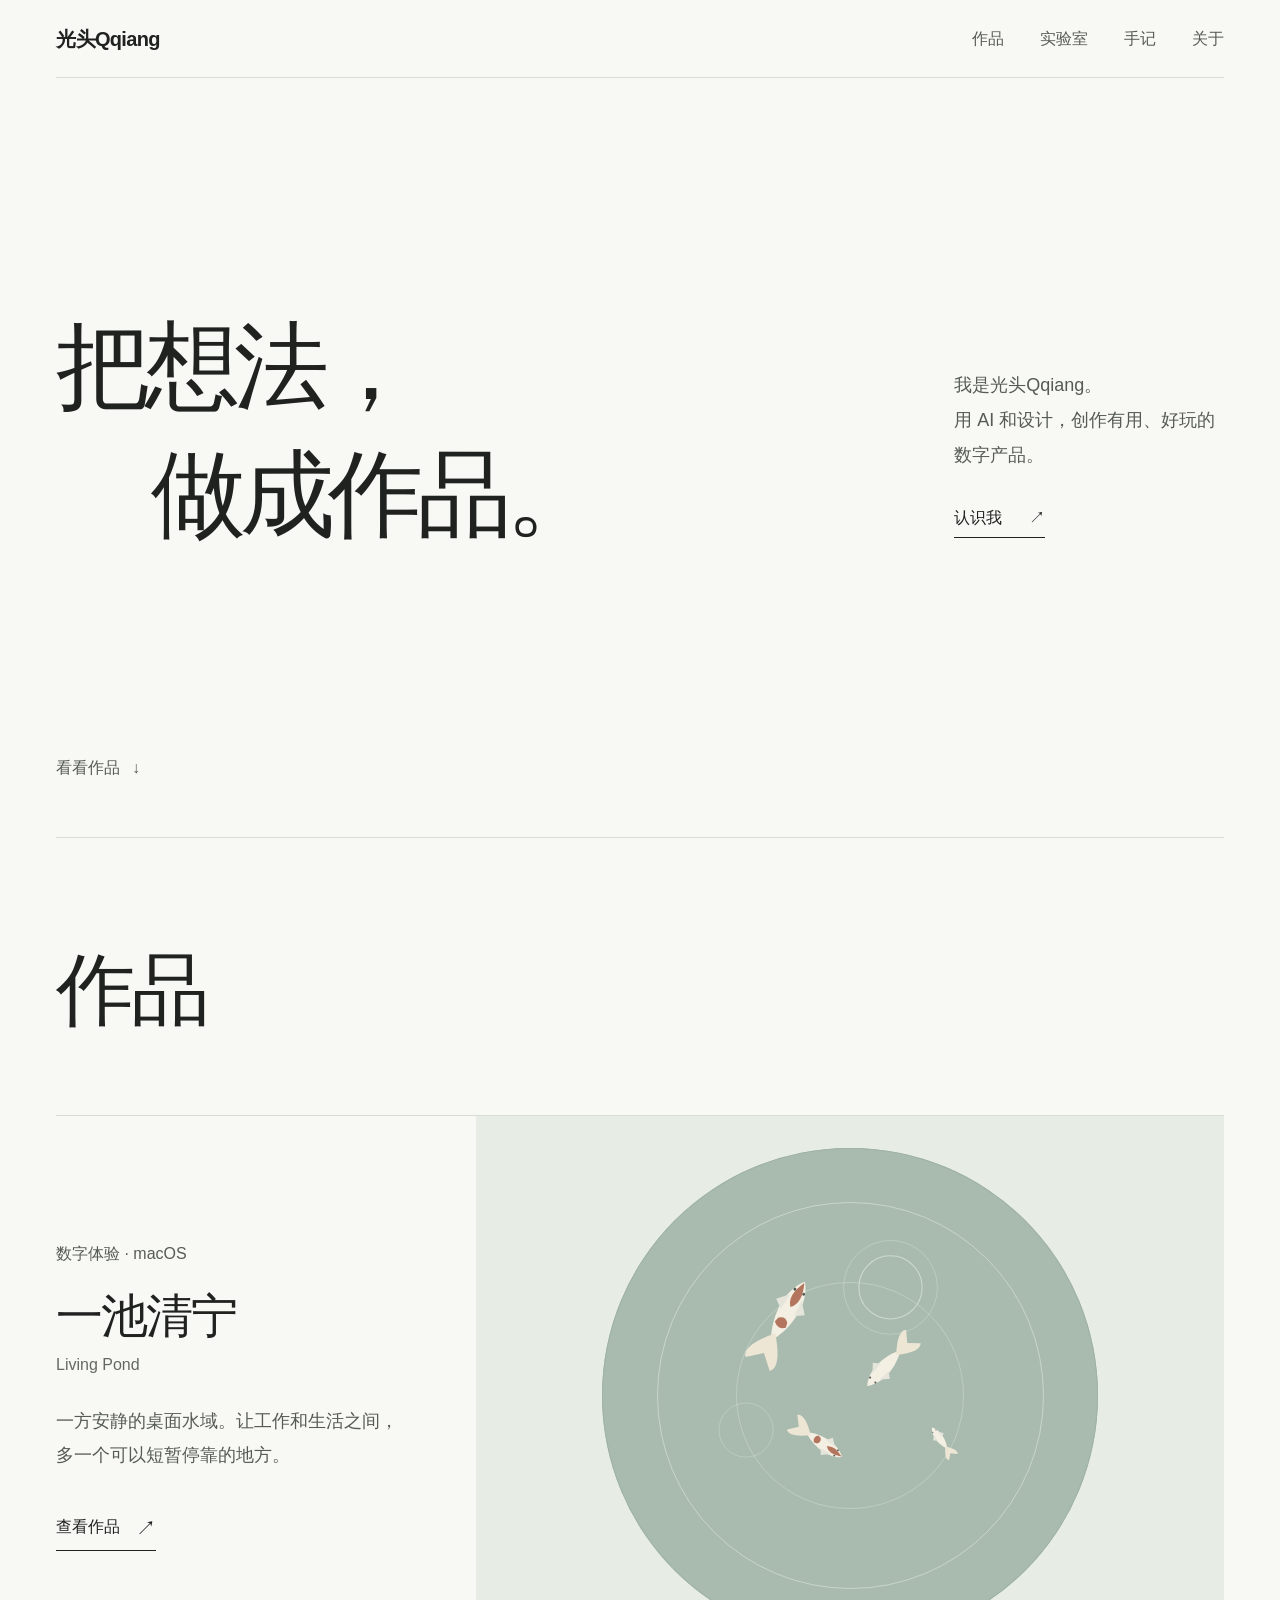
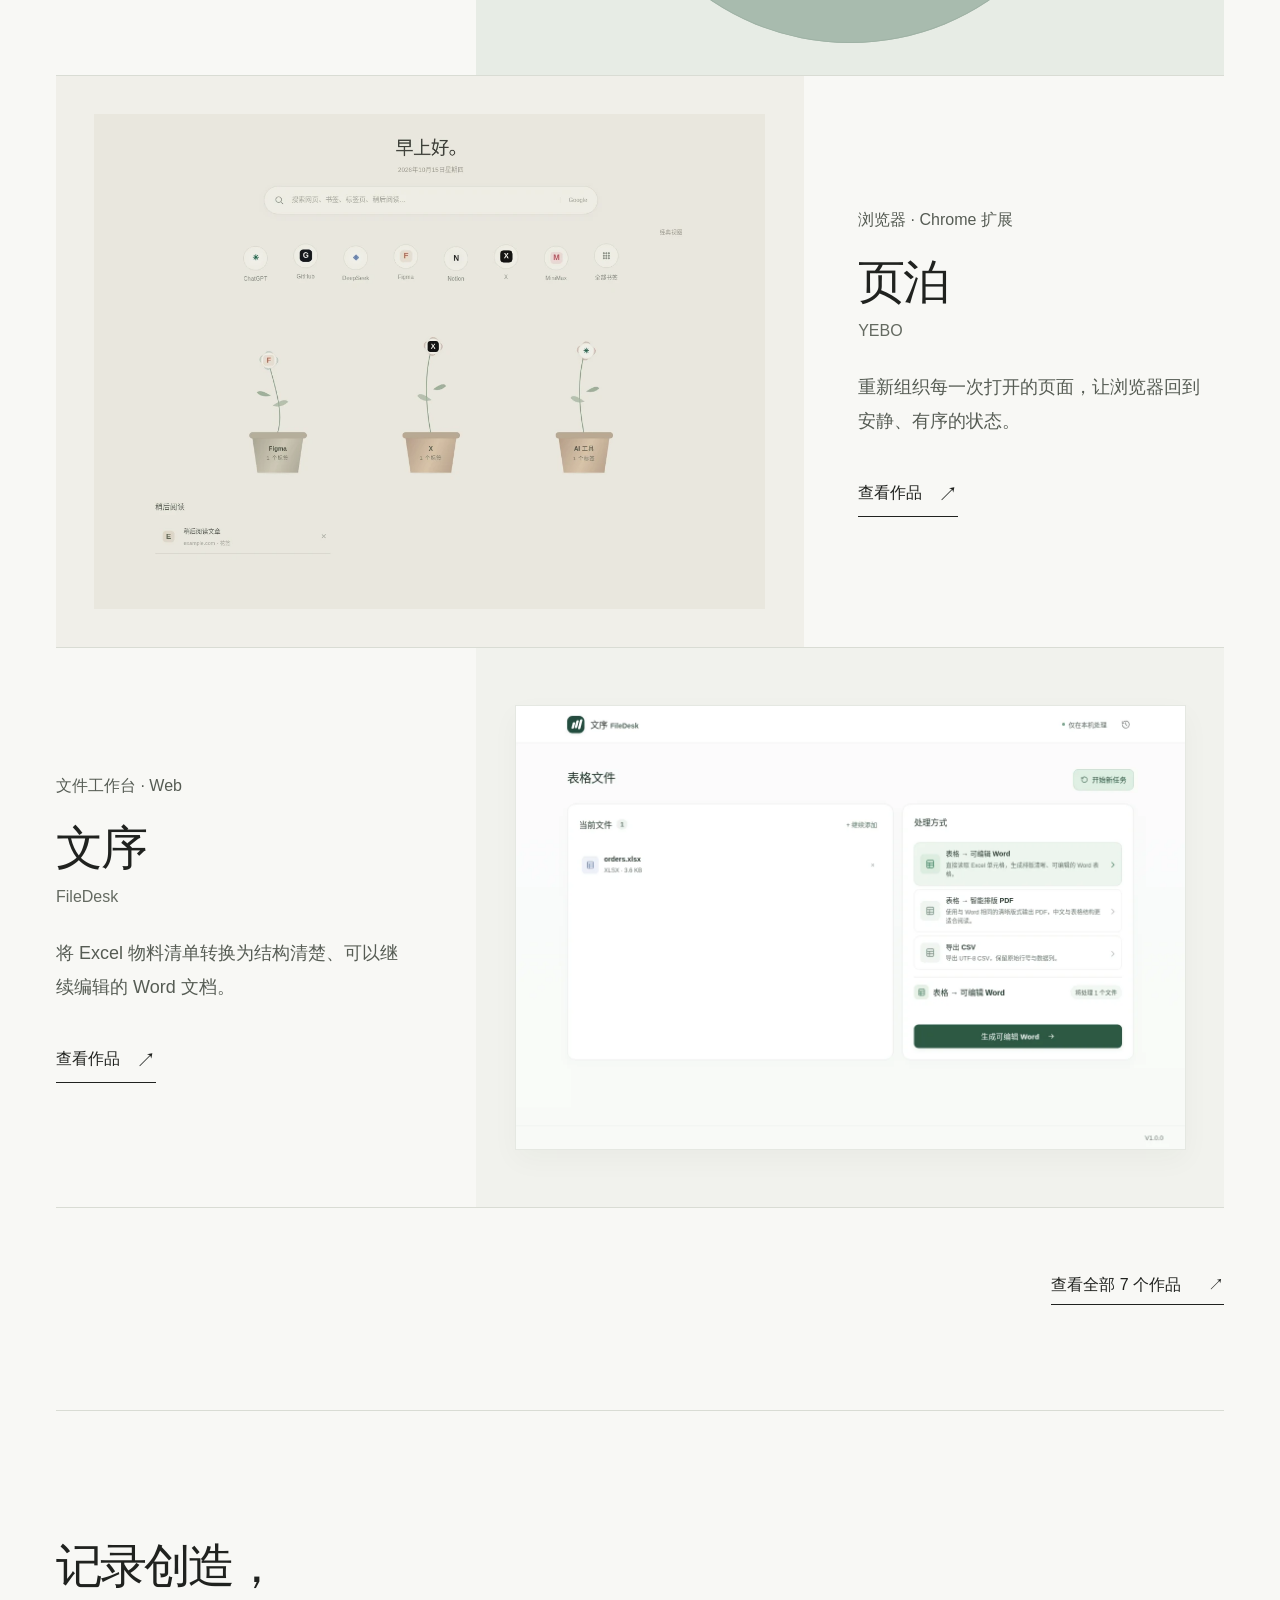
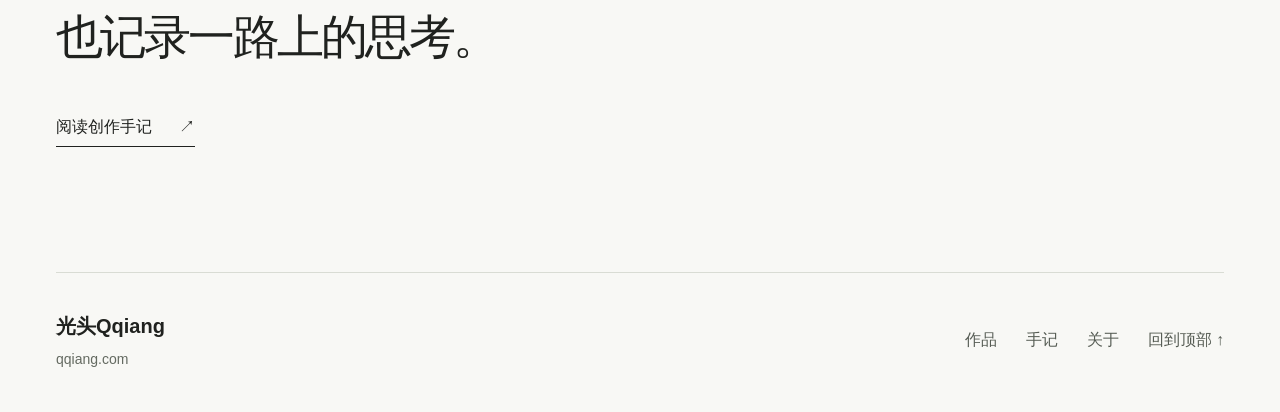
==== index.html @ 9d588160 "Refine seven work showcases with outcome-driven product animations (V3.0)" ====
<!doctype html>
<html lang="zh-CN">
<head>
  <meta charset="utf-8" />
  <meta name="viewport" content="width=device-width,initial-scale=1,viewport-fit=cover" />
  <meta name="color-scheme" content="light" />
  <meta name="theme-color" content="#f8f8f5" />
  <meta name="qqiang-build" content="3.0.0-showcase" />
  <meta name="description" content="光头Qqiang的作品、手记与实验。光头Qqiang 的个人网站。" />
  <meta name="author" content="光头Qqiang" />
  <meta property="og:locale" content="zh_CN" />
  <meta property="og:type" content="website" />
  <meta property="og:title" content="光头Qqiang · 作品与手记" />
  <meta property="og:description" content="作品、实验与创作手记。一个独立创造者的作品与创作手记，包含七件数字作品的操作演示与开源项目。" />
  <meta property="og:url" content="https://qqiang.com/" />
  <meta name="twitter:card" content="summary" />
  <link rel="icon" type="image/svg+xml" href="data:image/svg+xml,%3Csvg xmlns='http://www.w3.org/2000/svg' viewBox='0 0 64 64'%3E%3Crect width='64' height='64' rx='9' fill='%23f8f8f5'/%3E%3Ccircle cx='30' cy='29' r='19' fill='none' stroke='%2320221f' stroke-width='4'/%3E%3Cpath d='M42 42l11 11' fill='none' stroke='%2320221f' stroke-width='4' stroke-linecap='square'/%3E%3C/svg%3E" />
  <title>光头Qqiang · 作品与手记</title>
  <style>
/* 光头Qqiang · V2.9.0 — Seven works / Detail and launcher repairs */
:root {
  --paper:#f8f8f5;
  --ink:#20221f;
  --secondary:#565c54;
  --muted:#646a61;
  --line:#d9dcd4;
  --display:"Songti SC","STSong","Noto Serif CJK SC",serif;
  --text:-apple-system,BlinkMacSystemFont,"PingFang SC","Noto Sans CJK SC","Microsoft YaHei",sans-serif;
  --max-page:1320px;
  --page:min(var(--max-page),calc(100% - 112px));
  --type-caption:14px;
  --type-ui:16px;
  --type-body:18px;
  --type-lead:20px;
  --type-subhead:28px;
  --type-h3:32px;
  --type-section:clamp(38px,3.7vw,54px);
  --type-page:clamp(56px,6.2vw,88px);
  --type-hero:clamp(64px,7.4vw,108px);
  --font-body:var(--type-body);
  --font-ui:var(--type-ui);
  --font-note:var(--type-caption);
  --font-lead:var(--type-lead);
  --font-section:var(--type-section);
  --font-page:var(--type-page);
}
*,*::before,*::after{box-sizing:border-box}
html{scroll-behavior:smooth}
body{margin:0;background:var(--paper);color:var(--ink);font:400 var(--font-body)/1.8 var(--text);-webkit-font-smoothing:antialiased;text-rendering:optimizeLegibility}
button,input{font:inherit}button{cursor:pointer}button,a{-webkit-tap-highlight-color:transparent}a{color:inherit;text-decoration:none}
a:focus-visible,button:focus-visible{outline:2px solid #617a62;outline-offset:5px}::selection{background:#d1decf;color:var(--ink)}
.wrap{width:var(--page);margin-inline:auto}.page{min-height:calc(100vh - 78px)}
.serif{font-family:var(--display);font-weight:400}.muted{color:var(--muted)}
.caps{font:500 var(--font-note)/1.6 var(--text);letter-spacing:.01em}
.fade-in{opacity:0;transform:translateY(13px);transition:opacity .65s ease,transform .65s ease}.fade-in.visible{opacity:1;transform:none}
.arrow{font:400 var(--type-lead)/1 var(--text)}
.text-link{display:inline-flex;align-items:center;justify-content:space-between;gap:27px;border-bottom:1px solid currentColor;padding-bottom:7px;font-size:var(--font-ui);line-height:1.5;transition:gap .25s}.text-link:hover{gap:35px}
/* persistent navigation */
.site-head{height:78px;position:relative;z-index:9;display:flex;align-items:center;justify-content:space-between;width:var(--page);margin:auto;border-bottom:1px solid var(--line)}
.brand{font-size:var(--type-lead);font-weight:600;letter-spacing:-.025em;line-height:1;white-space:nowrap}.brand-qiang{letter-spacing:-.035em}
.nav{display:flex;gap:36px;align-items:center}.nav a{color:var(--secondary);font-size:var(--font-ui);line-height:1.5;transition:color .2s}.nav a.active,.nav a:hover{color:var(--ink)}.nav a.active{box-shadow:0 1px var(--ink)}
.menu-btn{display:none;background:none;border:0;font-size:var(--font-ui);color:var(--ink);padding:8px 0}.mobile-nav{display:none}
/* Home: one meaningful headline, one clear introduction */
.hero{min-height:calc(93svh - 78px);display:flex;flex-direction:column;justify-content:center;padding-top:64px;padding-bottom:54px}
.hero-body{display:grid;grid-template-columns:minmax(0,1.7fr) minmax(240px,.55fr);gap:5vw;align-items:end;margin:auto 0}
.hero-title{font:400 var(--type-hero)/1.35 var(--display);letter-spacing:-.065em;margin:0;white-space:nowrap}.hero-title .indent{display:block;margin-left:1em}
.hero-aside{padding-bottom:22px;max-width:330px}.hero-aside p{font-size:var(--type-body);line-height:2;margin:0 0 30px;color:var(--secondary)}
.hero-bottom{padding-top:32px;display:flex;justify-content:flex-start}.hero-bottom a{font-size:var(--font-ui);color:var(--secondary);display:inline-flex;align-items:center;gap:12px}
.intro{padding:96px 0 70px;display:grid;grid-template-columns:31% 1fr;gap:5%;border-top:1px solid var(--line)}
.section-label{font-size:var(--font-ui);color:var(--secondary);line-height:1.6}.section-title{font:400 var(--font-section)/1.55 var(--display);letter-spacing:-.055em;margin:-7px 0 0}
/* Featured work is editorial composition, not a tile dashboard */
.feature{display:grid;grid-template-columns:36% 64%;align-items:stretch;min-height:560px;border-top:1px solid var(--line)}
.feature.reverse{grid-template-columns:64% 36%}.feature.reverse .feature-copy{order:2;padding:68px 0 68px 13%}.feature.reverse .feature-stage{order:1}
.feature-copy{display:flex;flex-direction:column;justify-content:center;padding:68px 13% 68px 0}
.feature-number{font-size:var(--font-note);color:var(--muted);line-height:1.6}.feature-main{margin:34px 0 36px}.feature-category{font-size:var(--font-ui);color:var(--secondary)}
.feature-title{font:400 var(--type-section)/1.45 var(--display);letter-spacing:-.045em;margin:13px 0 1px}
.feature-en{font-size:var(--font-ui);color:var(--muted);line-height:1.7}
.feature-description{font-size:var(--font-body);line-height:1.95;color:var(--secondary);max-width:355px;margin:25px 0 0}
.feature-bottom a{display:inline-flex;align-items:center;gap:16px;border-bottom:1px solid var(--ink);font-size:var(--font-ui);padding-bottom:8px}
.feature-bottom a:hover{gap:25px}
.feature-stage{position:relative;overflow:hidden;min-height:560px;display:flex;align-items:center;justify-content:center;isolation:isolate}
.feature-stage.pond,.case-stage.pond{background:#e7ece5}.feature-stage.yebo,.case-stage.yebo{background:#e8e9e4}.feature-stage.pageshot,.case-stage.pageshot{background:#eeeae2}.feature-stage.yijian,.case-stage.yijian{background:#e7eae8}.feature-stage.filedesk,.case-stage.filedesk{background:#eeeae3}
.stage-note{position:absolute;bottom:22px;left:28px;z-index:4;font:400 var(--font-note)/1.5 var(--text);color:#4d564c;background:rgba(248,248,245,.7);padding:3px 6px}
.pond-scene{width:min(78%,630px);aspect-ratio:1.1;position:relative;max-height:520px;display:grid;place-items:center}.pond-disc{width:85%;aspect-ratio:1;border-radius:50%;position:absolute;background:#a8bbae;box-shadow:inset 0 0 0 1px #9fb2a5;overflow:hidden}.pond-disc::before{content:"";position:absolute;inset:11%;border:1px solid #d9e2d9a8;border-radius:50%}.pond-disc::after{content:"";position:absolute;inset:27%;border:1px solid #cad6cba6;border-radius:50%}.pond-scene svg{width:96%;position:relative;z-index:2;overflow:visible}.fish{opacity:1}
    .yebo-visual{width:78%;max-width:650px;aspect-ratio:1.17;position:relative;display:flex;align-items:center;justify-content:center}.browser-mock{width:100%;background:#fdfdf9;box-shadow:0 12px 35px #1d252010,0 0 0 1px #d5d7d0;aspect-ratio:1.45;padding:0 5%;display:flex;flex-direction:column}.browser-top{height:13%;border-bottom:1px solid #e5e6e1;display:flex;align-items:center;gap:6px}.browser-top i{width:5px;height:5px;border-radius:50%;background:#b8c0b5}.browser-word{margin:auto;font-size:var(--type-caption);letter-spacing:.12em;color:#8e948c}.browser-content{flex:1;display:flex;flex-direction:column;align-items:center;justify-content:center}.browser-greeting{font-family:var(--display);font-size:var(--type-page);letter-spacing:-.05em;color:#4c5a4e}.browser-search{height:37px;width:65%;border:1px solid #d6dbd2;margin-top:25px;display:flex;align-items:center;padding:0 14px;color:#adb2a9;font-size:var(--type-caption);justify-content:space-between}.browser-icons{display:flex;gap:16px;margin-top:26px}.browser-icons span{display:block;width:25px;height:25px;background:#e4e8e1;border-radius:6px}.browser-icons span:nth-child(2){background:#e8e3da}.browser-icons span:nth-child(3){background:#dfe4e6}.browser-icons span:nth-child(4){background:#e6e6df}.browser-icons span:nth-child(5){background:#e8e3df}.browser-floor{margin-bottom:17px;font-size:var(--type-caption);letter-spacing:.06em;color:#a1a69f;text-align:center}
    .pageshot-visual{width:76%;max-width:620px;aspect-ratio:1.15;position:relative;display:grid;place-items:center}.shot-paper{width:84%;aspect-ratio:1.09;background:#fbfaf7;border:1px solid #d7d3cc;position:relative;padding:9%;transform:rotate(-3deg)}.shot-title{width:60%;height:10%;background:#d5d6cf;margin-bottom:9%}.shot-line{height:3px;background:#d9d9d2;margin-bottom:5%;width:84%}.shot-line:nth-child(3){width:92%}.shot-line:nth-child(4){width:57%}.shot-photo{height:42%;background:#e3e7dc;margin-top:9%;display:flex;align-items:center;justify-content:center;position:relative}.shot-photo:before{content:"";width:46%;height:63%;border:1px solid #a8b5a4;border-radius:60% 60% 40% 40%;transform:rotate(-23deg)}.shot-select{position:absolute;border:1px solid #ab6751;top:17%;left:26%;width:56%;height:62%;transform:rotate(2deg)}.shot-select::before,.shot-select::after{content:"";position:absolute;width:5px;height:5px;background:#ab6751}.shot-select::before{left:-3px;top:-3px}.shot-select::after{right:-3px;bottom:-3px}.shot-caption{position:absolute;right:-7%;bottom:13%;font:400 var(--type-caption) var(--display);writing-mode:vertical-rl;color:#70665b;letter-spacing:.2em}
    .translate-visual{width:78%;max-width:640px;position:relative;display:grid;grid-template-columns:1fr 1fr;border-top:1px solid #b9c3b9;border-bottom:1px solid #b9c3b9;align-self:center}.trans-col{padding:65px 30px 80px}.trans-col+ .trans-col{border-left:1px solid #b9c3b9}.trans-word{font:400 var(--type-lead)/1.5 var(--display);letter-spacing:-.06em;margin:30px 0 22px}.trans-en{font:400 var(--type-lead)/1.55 var(--text)}.trans-sub{font:var(--type-caption)/1.9 var(--text);color:#8c968d;letter-spacing:.04em}.trans-highlight{background:linear-gradient(transparent 73%,#c7d6ca 0)}
    .file-visual{width:75%;max-width:600px;aspect-ratio:1.15;position:relative;display:flex;align-items:center;justify-content:center}.file-sheet{width:64%;height:78%;background:#fffefa;border:1px solid #d9d7d0;position:absolute;padding:10% 8%}.file-sheet.back{transform:translate(24px,-14px) rotate(8deg);background:#e2e3dd}.file-sheet.front{transform:translate(-18px,12px) rotate(-5deg);box-shadow:0 16px 20px #aaa59c16}.file-label{font-size:var(--type-caption);color:#7d887c;letter-spacing:.14em;margin-bottom:13%}.file-title{font:400 var(--type-body)/1.5 var(--display);color:#313a33;margin:0 0 14%}.file-rule{height:1px;background:#d3d6ce;margin:10% 0}.file-table{display:grid;grid-template-columns:1.4fr 1fr .7fr;gap:1px;background:#daddd4;border:1px solid #daddd4}.file-table span{height:22px;background:#fffefa;display:flex;align-items:center;padding-left:6px;font-size:var(--type-caption);color:#8d948c}
    
/* bottom of home */
.work-more{padding:65px 0 105px;border-top:1px solid var(--line);display:flex;align-items:center;justify-content:space-between;gap:24px}
.work-more p{font-size:var(--font-body);margin:0;color:var(--secondary)}
.closing{padding:120px 0 125px;border-top:1px solid var(--line)}.closing h2{font:400 var(--type-section)/1.5 var(--display);letter-spacing:-.06em;margin:0 0 42px}.closing-bottom{display:flex;justify-content:flex-start}
.site-footer{border-top:1px solid var(--line);padding:35px 0 40px;display:flex;align-items:center;justify-content:space-between;gap:30px;font-size:var(--font-ui)}
.site-footer .name{font-weight:600;font-size:var(--type-body)}.foot-domain{font-size:var(--font-note);color:var(--muted);margin-top:3px}.foot-right{display:flex;gap:29px;align-items:center}.foot-right a{color:var(--secondary)}.foot-right a:hover{text-decoration:underline;text-underline-offset:4px}
/* inner landing pages */
.inner-intro{padding:102px 0 78px}.inner-intro h1{font:400 var(--font-page)/1.35 var(--display);letter-spacing:-.06em;margin:0 0 20px}
.inner-intro .subline{font-size:var(--font-body);line-height:1.95;max-width:680px;color:var(--secondary);margin:0}
.works-toolbar{padding:0 0 19px;display:flex;justify-content:flex-end}.filters{display:flex;gap:30px;align-items:center}.filter{padding:8px 0;background:none;border:0;font-size:var(--font-ui);color:var(--muted)}.filter.active{color:var(--ink);border-bottom:1px solid var(--ink)}
.works-list{border-top:1px solid var(--line);margin-bottom:110px}.works-row{display:grid;grid-template-columns:70px minmax(0,1fr) 29% 28px;align-items:center;gap:16px;border-bottom:1px solid var(--line);padding:28px 0;min-height:133px;transition:padding .25s,background .25s}
.works-row:hover{padding-inline:12px;background:#f0f1ec}.works-row .idx{font-size:var(--font-note);color:var(--muted)}.works-row .wcn{font:400 var(--type-h3)/1.45 var(--display);letter-spacing:-.035em}.works-row .wen{font-size:var(--font-ui);color:var(--muted);margin-top:2px}.works-row .wcategory{font-size:var(--font-ui);color:var(--secondary)}.works-row .wgo{font-size:var(--type-lead);line-height:1;justify-self:end}.works-empty{padding:70px 0;font-size:var(--font-body)}
/* each product: no empty captions, no duplicate slogans */
.case-top{padding:67px 0 72px}.case-back{display:inline-flex;align-items:center;gap:13px;font-size:var(--font-ui);color:var(--secondary)}.case-back:hover{color:var(--ink)}
.case-head{display:grid;grid-template-columns:minmax(0,1.2fr) minmax(0,.75fr);gap:8%;align-items:end;padding-top:80px}
.case-head h1{font:400 var(--font-page)/1.25 var(--display);letter-spacing:-.06em;margin:0 0 2px}.case-head .en-name{font-size:var(--type-lead);color:var(--muted)}
.case-head .case-lead{font-size:var(--font-lead);line-height:1.75;padding-bottom:12px;color:var(--secondary);max-width:440px}
.case-meta{display:flex;flex-wrap:wrap;gap:12px 28px;border-top:1px solid var(--line);padding:20px 0 0;margin-top:65px;color:var(--secondary);font-size:var(--font-ui)}.case-meta span:not(:last-child)::after{content:'·';margin-left:28px;color:#8e958b}
.case-stage{height:min(65vw,700px);min-height:400px;width:100%;display:grid;place-items:center;position:relative;overflow:hidden}
.case-stage .pond-scene{width:min(70%,600px)}.case-stage .yebo-visual{width:min(72%,750px)}.case-stage .pageshot-visual{width:min(70%,650px)}.case-stage .translate-visual{width:min(72%,700px)}.case-stage .file-visual{width:min(67%,650px)}
.case-textblock{padding:105px 0 110px;display:grid;grid-template-columns:25% minmax(0,1fr);gap:6%;border-bottom:1px solid var(--line)}
.case-textblock .case-index{font-size:var(--font-ui);color:var(--secondary);padding-top:14px}
.case-textblock h2{font:400 var(--type-section)/1.55 var(--display);letter-spacing:-.045em;margin:0 0 35px}
.case-textblock p{font-size:var(--type-body);line-height:2.03;color:var(--secondary);max-width:690px;margin:0 0 23px}
.case-highlights{padding-top:90px}.case-highlights>h2{font:400 var(--type-section)/1.5 var(--display);letter-spacing:-.045em;margin:0}.case-points{display:grid;grid-template-columns:repeat(3,minmax(0,1fr));gap:5%;padding:38px 0 115px}
.case-points article{border-top:1px solid var(--line);padding-top:26px}.case-points h3{font:400 var(--type-subhead)/1.5 var(--display);margin:0 0 18px}.case-points p{font-size:var(--type-ui);line-height:1.95;color:var(--secondary);max-width:360px;margin:0}
.case-next{border-top:1px solid var(--line);padding:75px 0 100px;display:flex;justify-content:space-between;align-items:center;gap:24px}
.case-next .next-label{font-size:var(--font-ui);color:var(--muted);display:block;margin-bottom:15px}.case-next .next-name{font:400 var(--type-section)/1.5 var(--display)}.case-next .next-icon{font-size:var(--type-section)}
/* Journal, rich content never reduced to decorative sizes */
.notes-list{margin-bottom:110px;border-top:1px solid var(--line)}.notes-row{display:grid;grid-template-columns:130px minmax(0,1fr) 26px;gap:4%;align-items:center;border-bottom:1px solid var(--line);min-height:144px;padding:24px 0;transition:padding .2s}.notes-row:hover{padding-left:10px}.notes-row .date{font-size:var(--font-note);color:var(--muted)}.notes-row h2{font:400 var(--type-h3)/1.55 var(--display);margin:0}.notes-row .note-desc{font-size:var(--font-ui);color:var(--secondary);margin-top:5px}.notes-row .narrow{font-size:var(--type-subhead);justify-self:end}
.article-wrap{max-width:900px;margin:0 auto;padding:65px 0 120px}.article-head{border-bottom:1px solid var(--line);padding:80px 0 58px}.article-head h1{font:400 var(--type-section)/1.45 var(--display);letter-spacing:-.055em;margin:18px 0 10px}.article-title-break{display:block}.article-head .article-sub{font-size:var(--font-body);color:var(--secondary);line-height:1.9}.article-date{font-size:var(--font-ui);color:var(--secondary)}
.article-body{max-width:700px;margin:62px auto 0}.article-body p{font-size:var(--type-body);line-height:2.08;color:#434a42;margin:0 0 27px;letter-spacing:.005em}.article-body h2{font:400 var(--type-h3)/1.5 var(--display);margin:72px 0 25px}
/* About & lab */
.about-block{display:grid;grid-template-columns:40% 1fr;gap:7%;padding:80px 0 110px;border-top:1px solid var(--line)}
.about-big{font:400 var(--type-section)/1.55 var(--display);letter-spacing:-.05em;margin:0}.about-body{padding-top:5px}.about-body p{font-size:var(--type-body);line-height:2.08;color:var(--secondary);margin:0 0 25px;max-width:690px}
.lab-list{display:grid;grid-template-columns:repeat(3,minmax(0,1fr));gap:26px;padding:0 0 115px}
.lab-item{border-top:1px solid var(--line);border-bottom:1px solid var(--line);min-height:420px;padding:24px 0 28px;display:flex;flex-direction:column;justify-content:space-between}
.lab-art{height:190px;display:grid;place-items:center}.lab-name{font:400 var(--type-h3)/1.5 var(--display)}.lab-desc{font-size:var(--font-body);line-height:1.9;color:var(--secondary);margin:12px 0 0}.lab-state{font-size:var(--font-ui);color:var(--muted);margin:0}
@media(max-width:1100px){:root{--page:calc(100% - 76px)}.hero-title{font-size:var(--type-page)}.feature,.feature-stage{min-height:500px}.feature-copy,.feature.reverse .feature-copy{padding-top:54px;padding-bottom:54px}}
@media(max-width:750px){
  :root{--page:calc(100% - 40px);--font-body:16px;--font-ui:15px;--font-lead:19px;--font-page:clamp(49px,11.5vw,69px)}
  .site-head{height:66px}.brand{font-size:var(--type-lead)}.nav{display:none}.menu-btn{display:block}.mobile-nav{display:flex;position:absolute;top:66px;left:-20px;right:-20px;background:var(--paper);border-bottom:1px solid var(--line);padding:24px 20px 30px;flex-direction:column;gap:22px;box-shadow:0 12px 14px #252a240a}.mobile-nav a{font-size:var(--type-body)}
  .page{min-height:calc(100vh - 66px)}.hero{min-height:calc(100svh - 66px);padding-top:52px;padding-bottom:37px}.hero-body{grid-template-columns:1fr;gap:48px;align-items:start;margin:auto 0;min-width:0}.hero-title{font-size:var(--type-page);line-height:1.39}.hero-title .indent{margin-left:.68em}.hero-aside{padding:0;margin-left:auto;max-width:350px}.hero-aside p{font-size:var(--type-ui);line-height:1.85;margin-bottom:18px}.hero-bottom{padding-top:25px}
  .intro{padding:75px 0 55px;grid-template-columns:1fr;gap:21px}.section-title{font-size:var(--type-h3);line-height:1.55;margin:0}
  .feature,.feature.reverse{display:flex;flex-direction:column;min-height:unset;padding-bottom:38px}.feature-copy,.feature.reverse .feature-copy{order:0;padding:31px 0 28px;display:flex}.feature-main{margin:20px 0 22px}.feature-title{font-size:var(--type-section);margin:6px 0 0}.feature-en{font-size:var(--type-ui)}.feature-description{margin:15px 0 0;font-size:var(--type-ui);line-height:1.9;max-width:440px}.feature-stage,.feature.reverse .feature-stage{order:1;min-height:0;height:auto;aspect-ratio:1.15}.stage-note{left:12px;bottom:11px;font-size:var(--type-caption);padding:2px 3px}
  .pond-scene{width:86%}.yebo-visual,.translate-visual{width:86%}.pageshot-visual{width:82%}.file-visual{width:88%}.trans-col{padding:26px 12px 38px}.trans-word{font-size:var(--type-body);margin:15px 0 12px}.trans-en{font-size:var(--type-ui)}.trans-sub{font-size:var(--type-caption)}.shot-caption{right:-4%}
  .work-more{padding:45px 0 78px;align-items:flex-start;flex-direction:column;gap:15px}.closing{padding:90px 0 100px}.closing h2{font-size:var(--type-section);line-height:1.55}
  .site-footer{padding:28px 0 33px;align-items:flex-start;flex-direction:column;gap:18px}.foot-right{gap:24px;flex-wrap:wrap}
  .inner-intro{padding:77px 0 57px}.inner-intro .subline{font-size:var(--type-ui)}.works-toolbar{justify-content:flex-start;padding-bottom:19px}.filters{gap:25px}
  .works-list{margin-bottom:84px}.works-row{grid-template-columns:40px minmax(0,1fr) 22px;gap:9px;min-height:120px;padding:20px 0}.works-row .wcn{font-size:var(--type-h3)}.works-row .wen{font-size:var(--type-caption)}.works-row .wcategory{grid-column:2;grid-row:2;font-size:var(--type-caption)}.works-row .wgo{grid-column:3;grid-row:1/3;font-size:var(--type-lead)}
  .case-top{padding:50px 0 54px}.case-head{grid-template-columns:1fr;gap:25px;padding-top:54px}.case-head h1{font-size:var(--type-page)}.case-head .en-name{font-size:var(--type-lead)}.case-head .case-lead{font-size:var(--type-lead);padding:0}.case-meta{font-size:var(--type-caption);gap:8px 20px;margin-top:37px}.case-meta span:not(:last-child)::after{margin-left:20px}
  .case-stage{min-height:0;height:auto;aspect-ratio:1.08}.case-stage .pond-scene,.case-stage .yebo-visual,.case-stage .pageshot-visual,.case-stage .translate-visual,.case-stage .file-visual{width:82%}
  .case-textblock{padding:75px 0 70px;grid-template-columns:1fr;gap:21px}.case-textblock .case-index{padding:0}.case-textblock h2{font-size:var(--type-h3);line-height:1.5;margin:0 0 26px}.case-textblock p{font-size:var(--type-body);line-height:2;margin-bottom:18px}
  .case-highlights{padding-top:65px}.case-highlights>h2{font-size:var(--type-h3)}.case-points{grid-template-columns:1fr;gap:34px;padding:26px 0 90px}.case-points article{padding-top:20px}.case-points h3{font-size:var(--type-subhead);margin-bottom:10px}.case-points p{font-size:var(--type-ui)}.case-next{padding:60px 0 80px}.case-next .next-name{font-size:var(--type-h3)}.case-next .next-icon{font-size:var(--type-h3)}
  .notes-list{margin-bottom:90px}.notes-row{grid-template-columns:minmax(0,1fr) 22px;gap:8px;min-height:120px}.notes-row .date{grid-column:1;font-size:var(--type-caption);margin-bottom:10px}.notes-row h2{font-size:var(--type-subhead);line-height:1.55}.notes-row .note-desc{font-size:var(--type-ui)}.notes-row .narrow{grid-column:2;grid-row:1/3}
  .article-wrap{padding:55px 0 93px}.article-head{padding:60px 0 42px}.article-head h1{font-size:var(--type-section);margin-top:20px}.article-body{margin-top:48px}.article-body p{font-size:var(--type-body);line-height:2.08}
  .about-block{grid-template-columns:1fr;gap:35px;padding:60px 0 100px}.about-big{font-size:var(--type-section)}.about-body p{font-size:var(--type-body);line-height:2}.lab-list{grid-template-columns:1fr;gap:5px;padding-bottom:95px}.lab-item{min-height:330px;padding:22px 0}.lab-art{height:150px}.lab-name{font-size:var(--type-h3)}.lab-desc{font-size:var(--type-ui)}
}
@media(max-width:350px){.hero-title{font-size:var(--type-section)}.hero-title .indent{margin-left:.5em}.site-head{width:calc(100% - 32px)}:root{--page:calc(100% - 32px)}.case-head h1{font-size:var(--type-section)}.feature-stage .stage-note{font-size:var(--type-caption)}.filters{gap:18px}}
@media(prefers-reduced-motion:reduce){*,*::before,*::after{scroll-behavior:auto!important;animation:none!important;transition-duration:0ms!important}.fade-in{opacity:1;transform:none}}



/* V2.3 — Content proof, not visual decoration. Inherits V2.2 type scale. */
.fade-in{opacity:1;transform:none;transition:none}
.stage-cover-link{display:block;min-width:0;align-self:stretch;position:relative}
.stage-cover-link .feature-stage{min-height:100%;height:100%;transition:filter .28s ease}
.stage-cover-link:hover .feature-stage{filter:brightness(.985)}
.stage-cover-link:focus-visible{outline:2px solid #617a62;outline-offset:6px}
.feature.reverse .stage-cover-link{order:1}
.detail-demo{padding-top:108px;padding-bottom:106px;border-bottom:1px solid var(--line)}
.detail-demo-head{display:flex;align-items:baseline;justify-content:space-between;gap:32px;margin-bottom:30px}
.detail-demo-head h2{font:400 var(--type-section)/1.5 var(--display);letter-spacing:-.045em;margin:0}
.detail-demo-head p{max-width:420px;margin:0;color:var(--secondary);font-size:var(--font-body);line-height:1.8}
.demo-surface{position:relative;min-height:430px;display:flex;align-items:center;justify-content:center;overflow:hidden}
.demo-footer{display:flex;align-items:center;justify-content:space-between;gap:22px;padding-top:19px}
.demo-footer .demo-hint{font-size:var(--font-note);color:var(--secondary)}
.demo-reset,.demo-action,.demo-tab{border:0;background:transparent;color:var(--ink);font-size:var(--font-ui)}
.demo-reset{padding:5px 0;border-bottom:1px solid #9aa29a;white-space:nowrap}
.demo-action{padding:10px 17px;border:1px solid var(--ink);min-height:45px;transition:background .2s,color .2s}
.demo-action:hover{background:var(--ink);color:var(--paper)}
.demo-pond:focus-visible,.demo-shot-canvas:focus-visible{outline:2px solid #617a62;outline-offset:4px}
.demo-surface button:focus-visible{outline:2px solid #617a62;outline-offset:4px}
.demo-pond{background:#e7ece5;cursor:crosshair;min-height:470px}
.demo-pond-water{position:absolute;inset:0;width:100%;height:100%;pointer-events:none}
.demo-pond{background:#b9cbbd}
.demo-overlay-hint{position:absolute;bottom:28px;left:34px;font-size:var(--font-ui);color:#3b4f43;pointer-events:none}
.demo-ripple{pointer-events:none;position:absolute;width:16px;height:16px;border:1px solid rgba(246,252,248,.91);border-radius:50%;transform:translate(-50%,-50%) scale(.15);animation:demo-ripple 1.45s cubic-bezier(.12,.56,.25,1) forwards}
.demo-ripple::after{content:"";position:absolute;inset:-17px;border:1px solid rgba(250,253,250,.55);border-radius:50%}
@keyframes demo-ripple{to{opacity:0;transform:translate(-50%,-50%) scale(11)}}
.demo-yebo{background:#e8eae5;padding:44px 7%}
.demo-browser{width:min(100%,900px);min-height:346px;background:#fbfbf9;border:1px solid #d3d8d1;display:flex;flex-direction:column;box-shadow:0 11px 35px #151b1510}
.demo-browser-bar{display:flex;align-items:center;justify-content:space-between;gap:12px;border-bottom:1px solid #e2e5df;padding:12px 23px;color:#515b51;font-size:var(--font-note)}
.demo-browser-main{max-width:600px;width:100%;margin:auto;padding:30px 25px 34px}
.demo-browser-greet{font:400 var(--type-h3)/1.5 var(--display);margin:0 0 16px}
.demo-browser-search{display:flex;justify-content:space-between;border:1px solid #d7ddd5;padding:8px 14px;color:#747d74;font-size:var(--font-ui);margin-bottom:20px}
.demo-tabbar{display:flex;gap:26px;border-bottom:1px solid #e1e6de}
.demo-tab{color:#667167;padding:8px 0 11px;border-bottom:2px solid transparent}
.demo-tab[aria-pressed=true]{color:#202820;border-color:#3d5440}
.demo-yebo-content{display:grid;grid-template-columns:repeat(2,minmax(0,1fr));gap:12px;padding-top:20px;min-height:90px}
.demo-yebo-item{border:1px solid #e0e4de;padding:12px 15px;min-width:0}
.demo-yebo-item strong{display:block;font-size:var(--font-ui);font-weight:500;color:#2e352d;line-height:1.5}
.demo-yebo-item span{display:block;font-size:var(--font-note);color:#6e776f;margin-top:4px}
.demo-pageshot{background:#efebe4;padding:44px 7%}
.demo-shot-frame{display:grid;grid-template-columns:90px minmax(0,1fr);width:min(100%,900px);min-height:360px;border:1px solid #d5d2ca;background:#f9f8f5}
.demo-shot-tools{border-right:1px solid #e2e0d9;display:flex;flex-direction:column;gap:17px;align-items:center;padding:29px 6px;font-size:var(--font-ui);color:#666c62}
.demo-shot-tools .current{border-bottom:1px solid var(--ink);color:var(--ink)}
.demo-shot-canvas{position:relative;margin:20px;background:white;overflow:hidden;touch-action:none;user-select:none;cursor:crosshair;border:1px solid #e5e3df;padding:33px 35px;min-height:315px}
.demo-shot-title{font:400 var(--type-subhead)/1.5 var(--display);margin:0 0 23px}
.demo-shot-line{height:8px;background:#edf0e9;margin-bottom:13px;width:86%}
.demo-shot-line.short{width:62%}
.demo-shot-photo{width:64%;height:92px;background:#e4eae2;margin-top:24px;display:flex;align-items:center;justify-content:center}
.demo-shot-photo span{font:400 var(--type-lead)/1.4 var(--display);color:#667968}
.demo-selection{position:absolute;border:2px solid #aa7058;background:#aa70581c;pointer-events:none;min-width:1px;min-height:1px}
.demo-yijian{background:#e8edeb;padding:40px 7%}
.demo-translate-panel{width:min(100%,760px);background:#fafbf9;padding:clamp(25px,4vw,54px);border:1px solid #d5dfd9}
.demo-translate-original{font:400 var(--type-subhead)/1.5 var(--text);letter-spacing:-.02em;max-width:650px;margin:0 0 26px}
.demo-translate-result{font:400 var(--type-subhead)/1.6 var(--display);color:#314c3b;padding:26px 0 18px;border-top:1px solid #d8e2da;margin-top:28px}
.demo-translate-result[hidden]{display:none}
.demo-filedesk{background:#eeeae2;padding:45px 6%}
.demo-file-frame{width:min(100%,850px);background:#fbfaf7;padding:31px clamp(19px,4vw,45px);border:1px solid #d9d7cf}
.demo-file-top{display:flex;align-items:center;justify-content:space-between;gap:15px;margin-bottom:28px}
.demo-file-top strong{font:500 var(--type-body)/1.5 var(--text)}
.demo-file-raw{padding:26px;background:#f2f0ea;border:1px solid #e4e2db;color:#4f554e;font-size:var(--font-ui);line-height:2.2;min-height:142px}
.demo-file-table{width:100%;border-collapse:collapse;font-size:var(--font-ui)}
.demo-file-table th,.demo-file-table td{padding:11px 13px;border:1px solid #d9ddd5;text-align:left;font-weight:400;line-height:1.6}
.demo-file-table th{background:#edf1ea;font-weight:500}
.demo-file-table td[contenteditable=true]:focus{outline:2px solid #75927b;outline-offset:-2px;background:white}
.demo-file-result[hidden],.demo-file-raw[hidden]{display:none}
.demo-file-help{margin:15px 0 0;color:#646c64;font-size:var(--font-note)}
.demo-animate{animation:demo-reveal .35s ease-out both}
@keyframes demo-reveal{from{opacity:0;transform:translateY(6px)}to{opacity:1;transform:translateY(0)}}
@media(max-width:750px){
  .stage-cover-link,.feature.reverse .stage-cover-link{order:1;width:100%}
  .stage-cover-link .feature-stage{min-height:0;height:auto;aspect-ratio:1.15}
  .detail-demo{padding-top:68px;padding-bottom:69px}
  .detail-demo-head{display:block;margin-bottom:24px}.detail-demo-head h2{font-size:var(--type-h3)}.detail-demo-head p{margin-top:10px;font-size:var(--type-ui)}
  .demo-surface{min-height:335px}
  .demo-pond{min-height:360px}.demo-overlay-hint{bottom:17px;left:18px}
  .demo-yebo,.demo-pageshot,.demo-yijian,.demo-filedesk{padding:18px 12px}
  .demo-browser{min-height:335px}.demo-browser-main{padding:22px 17px 28px}.demo-browser-bar{padding:10px 17px}
  .demo-browser-greet{font-size:var(--type-subhead)}.demo-browser-search{font-size:var(--type-caption)}.demo-yebo-content{grid-template-columns:1fr 1fr;gap:7px}.demo-yebo-item{padding:10px 9px}
  .demo-shot-frame{grid-template-columns:57px minmax(0,1fr);min-height:335px}.demo-shot-tools{font-size:var(--type-caption);gap:16px}.demo-shot-canvas{margin:10px;padding:22px 12px;min-height:311px}.demo-shot-title{font-size:var(--type-lead)}.demo-shot-photo{width:85%;height:90px}
  .demo-translate-original{font-size:var(--type-subhead)}.demo-translate-panel{padding:24px 20px}.demo-translate-result{font-size:var(--type-lead)}
  .demo-file-frame{padding:22px 14px}.demo-file-top{flex-direction:column;align-items:flex-start}.demo-file-raw{padding:17px 12px}.demo-file-table th,.demo-file-table td{padding:9px 7px;font-size:var(--type-caption)}
  .demo-footer{align-items:start}.demo-footer .demo-hint{font-size:var(--type-caption)}
}
@media(prefers-reduced-motion:reduce){.demo-animate,.demo-ripple{animation:none!important}.demo-ripple{opacity:.4;transform:translate(-50%,-50%) scale(6)}}

  
/* V2.3.1 — content-first refinement: remove decorative microcopy at its structural source. */
.intro{grid-template-columns:1fr;padding:91px 0 63px}
.intro .section-title{margin:0;font-size:var(--type-page)}
.feature-copy{padding-top:64px;padding-bottom:64px}
.feature-main{margin:0 0 37px}
.work-more{justify-content:flex-end}
.works-row{grid-template-columns:minmax(0,1fr) 29% 28px}
.case-meta{gap:12px 27px}
.case-textblock{display:block;padding:103px 0 112px}
.case-copy{width:min(75%,740px);margin-left:auto;margin-right:0}
.case-copy h2{margin-top:0}
.case-highlights{padding-top:0}
.case-points{padding:53px 0 95px;gap:5%}
.case-points article{padding-top:27px}
.case-next{padding:70px 0 100px}
.case-next .next-name{display:inline-flex;align-items:center;gap:26px}
.case-next .next-arrow{font:400 var(--type-caption)/1 var(--text)}
.lab-item{min-height:350px}
.lab-item .lab-desc{margin-bottom:10px}
.detail-demo{padding-top:0;padding-bottom:32px;border-bottom:0}
.demo-surface{min-height:480px}
.demo-footer{justify-content:flex-end;padding-top:16px}
.demo-footer:empty{display:none}
.article-head{padding-bottom:45px}
@media(max-width:750px){
  .intro{padding:72px 0 46px}
  .intro .section-title{font-size:var(--type-section)}
  .feature-main{margin:0 0 22px}
  .work-more{align-items:flex-end}
  .works-row{grid-template-columns:minmax(0,1fr) 22px}
  .works-row .wcategory{grid-column:1;grid-row:2}
  .works-row .wgo{grid-column:2;grid-row:1/3}
  .case-textblock{padding:71px 0 73px}
  .case-copy{width:100%;margin:0}
  .case-highlights{padding-top:0}
  .case-points{padding:30px 0 75px}
  .detail-demo{padding-top:0;padding-bottom:16px}
  .demo-surface{min-height:350px}
  .case-next{padding:53px 0 70px}
  .lab-item{min-height:290px}
}

/* V2.5 / source-verified work photography and interaction */
.asset-stage {background:#eeefe9;display:flex;align-items:center;justify-content:center;padding:clamp(14px,3vw,42px);overflow:hidden}
.asset-stage img {display:block;width:100%;height:auto;max-height:520px;object-fit:contain;filter:none}
.asset-pageshot {background:#e8ece8}
.asset-pageshot img {border:1px solid #d8ddd7;box-shadow:0 18px 42px rgba(37,47,40,.07);width:100%}
.asset-yebo {background:#f0efe9}
.asset-yebo img {mix-blend-mode:multiply;max-height:520px}
.case-showcase {padding-bottom:0}
.showcase-modes {display:flex;gap:32px;align-items:center;justify-content:flex-end;padding:0 0 24px}
.showcase-modes button {font-family:var(--text);font-size:var(--type-ui);line-height:1.55;color:var(--secondary);background:none;border:0;border-bottom:1px solid transparent;padding:0 0 9px}
.showcase-modes button[aria-pressed="true"] {color:var(--ink);border-bottom-color:var(--ink)}
.case-showcase .case-stage {width:100%;min-height:560px}
.case-showcase .detail-demo {width:100%;padding:0;border:none}
.case-showcase .detail-demo .demo-surface {min-height:560px}
[data-showcase-pane][hidden] {display:none!important}
.feature-copy .feature-main {margin-top:0}
@media(max-width:750px){
  .asset-stage{padding:14px}
  .asset-stage img{max-height:400px}
  .showcase-modes{justify-content:flex-start;gap:28px;padding-bottom:18px}
  .showcase-modes button{font-size:var(--type-ui)}
  .case-showcase .case-stage{min-height:0;aspect-ratio:1.05}
  .case-showcase .detail-demo .demo-surface{min-height:0}
  .case-showcase .asset-yebo img{max-height:420px}
  .case-showcase .asset-pageshot img{max-height:410px}
}
@media(prefers-reduced-motion:reduce){.asset-stage img{transition:none}}


/* V2.5: quiet, functional image gallery, no numbering or overlays */
.asset-filedesk{background:#f1f2ed}
.asset-filedesk img{border:1px solid #e5e8e2;box-shadow:0 10px 27px rgba(26,44,32,.035)}
.work-gallery{position:relative;outline-offset:5px}
.work-gallery-controls{position:absolute;bottom:19px;right:19px;display:flex;gap:1px;background:rgba(252,252,250,.95);border:1px solid #dcded8}
.work-gallery-controls button{width:49px;height:48px;border:0;background:transparent;color:var(--ink);font:400 var(--type-lead)/1 var(--text);cursor:pointer}
.work-gallery-controls button+button{border-left:1px solid #dcded8}
.work-gallery-controls button:hover{background:#e8ebe5}
.work-gallery-controls button:focus-visible{outline:2px solid #567258;outline-offset:-4px}
@media(max-width:750px){.asset-filedesk img{max-height:410px}.work-gallery-controls{right:11px;bottom:11px}.work-gallery-controls button{width:43px;height:43px}}


/* V2.6 — FileDesk workbench: derived from the actual FileDesk flow, not a generic material-list toggle. */
.fd-play{background:#edeae3;width:100%;padding:clamp(16px,4.5vw,54px);min-height:560px;display:flex;align-items:center;justify-content:center}
.fd-app{background:#fafaf7;border:1px solid #e4e3dc;width:min(100%,1000px);min-height:448px;display:flex;flex-direction:column}
.fd-head{border-bottom:1px solid #e3e4de;padding:17px 27px;font-size:var(--type-body);line-height:1.6}
.fd-head strong{font-weight:600}.fd-head span{font-weight:400;color:#727872;margin-left:8px}
.fd-empty{padding:40px 30px 48px;text-align:center;flex:1}
.fd-empty h3,.fd-work-head h3{font:400 var(--type-h3)/1.3 var(--display);margin:0 0 26px}
.fd-drop{border:1px dashed #acb3ab;cursor:pointer;width:min(100%,540px);min-height:230px;margin:0 auto;padding:29px 20px;display:flex;flex-direction:column;align-items:center;justify-content:center;gap:15px;background:#f7f8f3}
.fd-drop.over,.fd-drop:hover{background:#eef2eb;border-color:#6d836f}
.fd-drop svg{height:49px;color:#587160}.fd-drop strong{font-size:var(--type-body);font-weight:500}.fd-drop span{font-size:var(--type-ui);color:#616c64}
.fd-sample{border:0;border-bottom:1px solid #777f75;background:transparent;padding:12px 0 4px;margin-top:16px;font-size:var(--type-ui);color:#34493d;cursor:pointer}
.fd-loaded{padding:33px clamp(18px,4vw,38px) 42px}
.fd-work-head{display:flex;align-items:start;justify-content:space-between;gap:14px;margin-bottom:20px}
.fd-work-head h3{margin:0}.fd-work-head button,.fd-options button,.fd-output-footer button{background:transparent;border:0;border-bottom:1px solid #777f75;padding:8px 0;color:#324338;font-size:var(--type-ui);cursor:pointer}
.fd-work-grid{display:grid;grid-template-columns: minmax(165px,.8fr) minmax(0,1.8fr);gap:20px}
.fd-work-files,.fd-work-actions{background:#f3f3ef;border:1px solid #e1e3dc;padding:22px;min-width:0}
.fd-work-files p,.fd-work-actions p{margin:0 0 18px;font-size:var(--type-ui);color:#616c62}
.fd-work-files strong{display:block;overflow-wrap:anywhere;font-size:var(--type-body);font-weight:500;line-height:1.6}
.fd-work-files>span{display:block;margin-top:8px;font-size:var(--type-caption);color:#69746c}
.fd-options{margin-bottom:12px}.fd-output p{margin:10px 0;font-size:var(--type-ui);color:#627065}
.fd-grid-scroll{width:100%;overflow-x:auto;background:white;border:1px solid #dadfd9}
.fd-table{width:100%;border-collapse:collapse;min-width:420px;font:400 var(--type-ui)/1.6 var(--text)}
.fd-table th{font-weight:500;background:#e8eee6;white-space:nowrap}.fd-table td,.fd-table th{padding:10px 12px;border-bottom:1px solid #e0e4df;border-right:1px solid #e0e4df;text-align:left}
.fd-table td:focus{outline:2px solid #5f8a65;outline-offset:-2px;background:#fff}
.fd-output-footer{text-align:right;margin-top:15px}.fd-local-image{max-width:100%;height:auto;max-height:290px;display:block;object-fit:contain;background:white}.fd-local-pdf{width:100%;min-height:300px;border:1px solid #e3e5df;background:white}
.asset-yijian{background:#f0f1ed}.asset-yijian img{box-shadow:0 14px 36px rgba(39,54,41,.055);max-height:510px;width:auto;max-width:100%;border:1px solid #e2e5de}
@media(max-width:750px){.fd-play{padding:14px;min-height:0}.fd-app{min-height:430px}.fd-empty{padding:28px 14px}.fd-drop{min-height:210px}.fd-work-grid{grid-template-columns:1fr;gap:12px}.fd-loaded{padding:20px 14px}.fd-work-files,.fd-work-actions{padding:16px}.fd-work-head h3{font-size:var(--type-subhead)}.fd-work-head button{font-size:var(--type-ui)}.fd-head{padding:14px 18px}}


/* V2.7 — authentic FileDesk conversion, editorial minimalism */
.fd27{background:#efeee8;padding:clamp(13px,3vw,45px);width:100%}
.fd27-workspace{max-width:950px;margin:0 auto;background:#fbfbf8;border:1px solid #dddcd5;padding:clamp(22px,4vw,53px)}
.fd27-intro{margin-bottom:37px}.fd27-intro h2{font:400 var(--type-h3)/1.35 var(--display);letter-spacing:-.035em;margin:0 0 13px}
.fd27-intro p{font-size:var(--type-body);line-height:1.9;color:var(--secondary);margin:0}
.fd27-source{border-top:1px solid #dbded8;border-bottom:1px solid #dbded8;display:flex;justify-content:space-between;align-items:center;padding:20px 0;gap:15px}
.fd27-file{display:flex;align-items:center;min-width:0;gap:17px}.fd27-file>div:last-child{min-width:0}
.fd27-icon{display:grid;place-items:center;background:#e1ebe3;color:#345845;width:48px;height:52px;font-size:var(--type-lead);font-weight:600;flex-shrink:0}
.fd27-file strong,.fd27-file span{display:block;overflow-wrap:anywhere}.fd27-file strong{font-size:var(--type-body);font-weight:500;line-height:1.5}.fd27-file span{font-size:var(--type-ui);color:var(--secondary);line-height:1.8}
.fd27-source button,.fd27-plain{background:transparent;border:0;border-bottom:1px solid #778178;color:#34483b;padding:8px 0;font-size:var(--type-ui);white-space:nowrap}
.fd27-drop{border:1px dashed #b6bcb2;color:#616c62;text-align:center;padding:19px 16px;font-size:var(--type-ui);cursor:pointer;margin-top:20px;outline-offset:4px}
.fd27-drop:hover,.fd27-drop.dragover{background:#eef3ed;border-color:#6e826e}
.fd27-steps{display:flex;gap:21px;align-items:center;color:#526457;font-size:var(--type-ui);margin:28px 0}
.fd27-actions{display:flex;align-items:center;gap:28px;flex-wrap:wrap}
.fd27-primary{border:1px solid #253d30;background:#253d30;color:#fff;min-height:51px;padding:10px 23px;display:inline-flex;gap:24px;justify-content:space-between;align-items:center;font-size:var(--type-ui);line-height:1.4;text-decoration:none}
.fd27-primary:hover{background:#385740}.fd27-primary:disabled{opacity:.45;cursor:not-allowed}
.fd27-status{color:#55705a;font-size:var(--type-ui);line-height:1.7;min-height:20px;margin:18px 0 0}
.fd27-status.error{color:#a04436}.fd27-result{border-top:1px solid #d9dfd8;margin-top:20px;padding-top:28px}
.fd27-result[hidden]{display:none}
.fd27-result-header{display:flex;justify-content:space-between;gap:20px;align-items:baseline;margin-bottom:16px}
.fd27-result-header h3{font:400 var(--type-h3)/1.5 var(--display);margin:0}.fd27-result-header p{font-size:var(--type-ui);color:var(--secondary);margin:0}
.fd27-preview{overflow-x:auto;max-height:350px;overflow-y:auto;border:1px solid #dfe3dc;background:#fff;margin-bottom:23px}
.fd27-preview table{border-collapse:collapse;width:100%;min-width:590px;font-size:var(--type-ui);line-height:1.6}
.fd27-preview th,.fd27-preview td{text-align:left;padding:10px 13px;border:1px solid #e3e8e1;white-space:nowrap}
.fd27-preview th{font-weight:500;background:#ecf2eb;position:sticky;top:0}
.fd27-preview p{padding:15px;font-size:var(--type-ui)}
@media(max-width:750px){.fd27{padding:11px}.fd27-workspace{padding:22px 18px}.fd27-intro{margin-bottom:23px}.fd27-intro h2{font-size:var(--type-subhead)}.fd27-source{align-items:flex-start}.fd27-file{gap:10px}.fd27-icon{width:40px;height:46px}.fd27-source button{font-size:var(--type-ui)}.fd27-file strong{font-size:var(--type-ui)}.fd27-result-header{display:block}.fd27-result-header p{margin-top:6px}}

/* V2.8 — Seven projects, restrained editorial image treatment. */
.detail-image-link{display:block;outline-offset:4px}
.asset-elementcopy{background:#eeefeb}
.asset-elementcopy img{max-height:535px;width:auto;max-width:100%;object-fit:contain;box-shadow:0 12px 30px rgba(28,40,31,.035)}
.asset-gestureflow{background:#eeeae3}
.asset-gestureflow img{max-height:520px;max-width:100%;object-fit:contain;box-shadow:0 13px 31px rgba(28,40,31,.045)}
.case-showcase .asset-elementcopy img{max-height:610px}
.case-showcase .asset-gestureflow img{max-height:600px}
@media(max-width:750px){.asset-elementcopy img,.asset-gestureflow img{max-height:350px}.case-showcase .asset-elementcopy img,.case-showcase .asset-gestureflow img{max-height:430px}}


/* V2.9.0 — A case-study is content, not ornamental slogans. */
.site-footer .foot-top{border:0;padding:0;background:none;font:inherit;color:var(--secondary);cursor:pointer;line-height:inherit}
.site-footer .foot-top:hover{text-decoration:underline;text-underline-offset:4px}
.case-top{padding:56px 0 54px}
.case-head{grid-template-columns:minmax(0,.82fr) minmax(0,1.1fr);gap:9%;align-items:center;padding-top:64px}
.case-head .case-lead{max-width:640px;padding:0;margin:0;font-size:var(--type-lead);line-height:1.9;color:#454d45}
.case-head .en-name{margin-top:5px}
.case-story{padding:80px 0 84px}
.case-story-text{max-width:780px;margin-left:auto;margin-right:auto}
.case-story p{font-size:var(--type-body);line-height:2.05;color:var(--secondary);margin:0 0 26px}
.case-story p:last-child{margin-bottom:0}
.case-next{padding:55px 0 88px;border-top:1px solid var(--line)}
.case-next .next-name{font-size:var(--type-page);line-height:1.5}
.case-next .back-all{font-size:var(--font-ui);white-space:nowrap;border-bottom:1px solid var(--line);padding-bottom:5px}
@media(max-width:750px){
  .case-top{padding:43px 0 35px}
  .case-head{grid-template-columns:1fr;gap:20px;padding-top:44px}
  .case-head .case-lead{font-size:var(--type-body);line-height:1.9;max-width:100%}
  .case-story{padding:52px 0 62px}
  .case-story p{font-size:var(--type-ui);line-height:2;margin-bottom:20px}
  .case-next{padding:41px 0 66px;align-items:flex-start;flex-direction:column;gap:23px}
  .case-next .next-name{font-size:var(--type-h3)}
}


/* V2.9.0 — single, audited typography system. No view-level ad-hoc sizes. */
:root{--type-reading:var(--type-body);--type-reading-leading:1.94}
.hero-title{font-size:var(--type-hero)}
.brand,.site-footer .name{font-size:var(--type-lead)}
.hero-aside p,.about-body p,.feature-description,.case-head .case-lead,
.case-story p,.article-body p,.inner-intro .subline,.lab-desc,
.work-more p,.detail-demo-head p,.fd27-intro p {font-family:var(--text);font-size:var(--type-reading);line-height:var(--type-reading-leading);font-weight:400;letter-spacing:0;color:var(--secondary)}
.hero-aside{max-width:385px}
.hero-aside p{margin:0 0 28px}
.about-body p{margin-bottom:24px}
.case-head .case-lead{max-width:630px}
.case-story p{max-width:750px}
.case-head h1,.inner-intro h1{font-size:var(--type-page)}
.section-title,.about-big,.feature-title,.case-textblock h2,.case-next .next-name,.closing h2{font-size:var(--type-section)}
.article-head h1,.notes-row h2,.case-story h2{font-size:var(--type-section)}
.works-row .wcn,.fd27-intro h2,.detail-demo-head h2,.demo-browser-greet{font-size:var(--type-h3)}
.case-head .en-name{font-size:var(--type-lead)}
.feature-category,.feature-en,.works-row .wen,.works-row .wcategory,.text-link,
.nav a,.case-back,.filter,.site-footer,.foot-right,.case-next .back-all,
.reel-actions button{font-size:var(--type-ui)}
@media(max-width:750px){
  :root{--type-body:17px;--type-lead:19px;--type-h3:30px;--type-section:clamp(35px,7vw,43px);--type-page:clamp(49px,10vw,65px);--type-hero:clamp(49px,11vw,70px)}
  .hero-title{font-size:var(--type-hero)}
  .hero-aside p,.about-body p,.feature-description,.case-head .case-lead,.case-story p,.article-body p,.inner-intro .subline,.lab-desc,.fd27-intro p{font-size:var(--type-reading);line-height:var(--type-reading-leading)}
  .feature-title,.section-title,.about-big,.case-next .next-name{font-size:var(--type-section)}
}
/* Animated portfolio film: restrained, visual-first, accessible, no endless looping. */
.reel-shell{border:1px solid var(--line);background:#f1f2ed}
.reel-top,.reel-bottom{display:flex;justify-content:space-between;gap:24px;align-items:center;padding:17px 26px}
.reel-top{border-bottom:1px solid var(--line)}
.reel-brand{font:500 var(--type-ui)/1.5 var(--text)}
.reel-counter{font:400 var(--type-caption)/1.5 var(--text);color:var(--secondary)}
.reel-viewport{min-height:450px;position:relative;overflow:hidden;display:grid;place-items:center;padding:45px 25px;background:#eff1ec}
.reel-viewport[data-reel=pond]{background:#dce8dc}
.reel-viewport[data-reel=pageshot]{background:#eeeae4}
.reel-viewport[data-reel=yijian]{background:#e5ebe7}
.reel-viewport[data-reel=filedesk]{background:#e7e9e5}
.reel-viewport[data-reel=gestureflow]{background:#e7ebec}
.reel-viewport[data-reel=elementcopy]{background:#eceeea}
.reel-scene{width:100%;display:grid;place-items:center;min-height:330px;animation:reel-appear .52s ease both}
@keyframes reel-appear{from{opacity:.35;transform:translateY(9px)}to{opacity:1;transform:none}}
.reel-board{width:min(100%,710px);min-height:300px;display:grid;place-items:center;position:relative;gap:15px}
.reel-panel{background:#fbfcf9;border:1px solid #ced5cc;padding:25px 30px;box-shadow:0 10px 35px #20271a0b;color:var(--ink);width:min(100%,530px)}
.reel-panel-head{display:flex;justify-content:space-between;align-items:center;gap:12px;border-bottom:1px solid #e1e4de;padding-bottom:13px;margin-bottom:18px;font:500 var(--type-ui)/1.5 var(--text)}
.reel-file{background:#fff;border:1px solid #d5dcd3;padding:16px 20px;display:flex;align-items:center;gap:15px;width:min(100%,395px);font:500 var(--type-ui)/1.6 var(--text)}
.reel-file-icon{width:47px;height:52px;background:#dbe8de;color:#365c41;display:grid;place-items:center;font-size:var(--type-lead);font-weight:600;flex:none}
.reel-file-icon.word{background:#dfe5f1;color:#415a7d}
.reel-file .reel-detail{display:block;color:var(--secondary);font:400 var(--type-caption)/1.65 var(--text)}
.reel-dropzone{border:1px dashed #879e8b;padding:28px;display:grid;place-items:center;gap:13px;width:min(100%,540px);background:#f9fbf8}
.reel-dropzone .reel-file{max-width:330px}
.reel-arrow{color:#697a6c;font-size:var(--type-subhead);line-height:1}
.reel-output{display:flex;align-items:center;justify-content:center;gap:25px;flex-wrap:wrap}
.reel-table{border-collapse:collapse;background:white;font:400 var(--type-caption)/1.5 var(--text)}
.reel-table th,.reel-table td{border:1px solid #d2d9ce;padding:9px 12px;text-align:left}
.reel-table th{background:#e7eee5}
.reel-success{color:#366849;font:500 var(--type-ui)/1.5 var(--text)}
.reel-pill{font:500 var(--type-ui)/1.5 var(--text);background:#e5ebe5;border:1px solid #d3dfd3;padding:9px 17px;color:#3c5843}
.reel-label{font:400 var(--type-caption)/1.5 var(--text);color:#687569}
.reel-title{font:400 var(--type-h3)/1.5 var(--display);text-align:center;letter-spacing:-.03em}
.reel-browser{width:min(100%,650px);min-height:260px;background:#fcfcf9;border:1px solid #cfd6ce;box-shadow:0 15px 40px #303b300a}
.reel-browser-bar{height:42px;border-bottom:1px solid #e3e5df;display:flex;align-items:center;gap:8px;padding:0 18px;color:#7c857b;font-size:var(--type-caption)}
.reel-dot{width:8px;height:8px;border-radius:50%;background:#c6cec3}
.reel-browser-body{padding:26px 30px}
.reel-tags{display:flex;gap:9px;flex-wrap:wrap}
.reel-tag{font:400 var(--type-ui)/1.4 var(--text);padding:13px 15px;background:#f1f3ed;border:1px solid #e0e4dd}
.reel-tag.active{border-color:#8fac94;background:#e4efe5}
.reel-screen{width:min(100%,540px);height:265px;background:#fff;border:1px solid #d6d9d1;position:relative;padding:26px;overflow:hidden}
.reel-screen-lines{display:grid;gap:11px;width:77%}.reel-screen-lines i{display:block;height:10px;background:#e5eae3}.reel-screen-lines i:nth-child(2){width:90%}.reel-screen-lines i:nth-child(3){width:62%}
.reel-selection{position:absolute;left:23%;top:18%;width:61%;height:55%;border:2px solid #af7c65;background:#af7c6514;animation:reel-select .8s ease both}
@keyframes reel-select{from{width:3%;height:3%;opacity:.2}to{width:61%;height:55%;opacity:1}}
.reel-annotation{position:absolute;left:31%;top:42%;width:45%;height:0;border-top:3px solid #ad7860;transform:rotate(-20deg);animation:reel-appear .7s both}
.reel-english{font:400 var(--type-subhead)/1.7 var(--text);max-width:600px;margin:0}
.reel-translation{font:400 var(--type-lead)/1.8 var(--text);color:#385b42;border-top:1px solid #d3dfd3;margin-top:24px;padding-top:20px}
.reel-highlight{background:linear-gradient(transparent 55%,#d5dfce 55%)}
.reel-mouse{width:60px;height:70px;border:2px solid #65796e;border-radius:28px;position:relative;transform:rotate(-9deg);animation:reel-pointer 1.5s ease-in-out infinite alternate}
.reel-mouse:before{content:'';height:23px;position:absolute;left:50%;top:0;border-left:1px solid #65796e}
@keyframes reel-pointer{from{transform:translate(-25px,12px) rotate(-9deg)}to{transform:translate(25px,-10px) rotate(7deg)}}
.reel-route{width:250px;height:125px;max-width:100%}
.reel-route path{stroke:#667d70;stroke-width:3;fill:none;stroke-linecap:round;stroke-dasharray:350;stroke-dashoffset:350;animation:reel-draw 1.55s ease forwards}
@keyframes reel-draw{to{stroke-dashoffset:0}}
.reel-pond-svg{width:min(100%,570px);height:280px;overflow:visible}
.reel-swim{animation:reel-swim 2.5s ease-in-out infinite alternate;transform-origin:center}
@keyframes reel-swim{to{transform:translateX(38px) rotate(9deg)}}
.reel-ripples{transform-origin:center;animation:reel-ripples 1.8s ease-out infinite}
@keyframes reel-ripples{from{opacity:.85;transform:scale(.45)}to{opacity:0;transform:scale(1.6)}}
.reel-bottom{padding-top:24px;padding-bottom:21px;align-items:flex-start}
.reel-step-caption{font:400 var(--type-body)/1.6 var(--text);max-width:640px}
.reel-controls{display:flex;align-items:center;gap:15px;white-space:nowrap}
.reel-controls button,.reel-actions button{border:0;background:transparent;border-bottom:1px solid var(--ink);color:var(--ink);padding:3px 0;line-height:1.6;font:400 var(--type-ui)/1.6 var(--text)}
.reel-progress{height:2px;background:#dde2db;position:relative}
.reel-progress i{display:block;height:100%;background:#596e5a;transition:width .35s linear}
.reel-actions{display:flex;gap:32px;align-items:center;padding:29px 0 36px;border-bottom:1px solid var(--line);flex-wrap:wrap}
.reel-details{margin:0 0 30px}
.reel-details[hidden]{display:none}
.reel-gallery{border:1px solid var(--line);background:#ebeee8;padding:34px;display:grid;place-items:center;gap:15px}
.reel-gallery img{display:block;max-width:100%;max-height:550px;object-fit:contain}
.reel-gallery-row{display:flex;gap:12px;align-items:center;justify-content:center}
.reel-gallery-row button{font:400 var(--type-ui)/1.4 var(--text);background:none;border:0;border-bottom:1px solid #546a58;padding:3px 0}
.reel-story-note{color:var(--secondary);font:400 var(--type-ui)/1.7 var(--text)}
@media(max-width:750px){.reel-viewport{min-height:330px;padding:16px}.reel-scene{min-height:260px}.reel-board{min-height:245px}.reel-panel{padding:17px}.reel-top,.reel-bottom{padding:13px 14px}.reel-title{font-size:var(--type-subhead)}.reel-screen{height:240px}.reel-file{padding:10px;gap:8px}.reel-dropzone{padding:17px}.reel-browser-body{padding:17px 13px}.reel-tag{padding:8px}.reel-bottom{flex-direction:column;gap:15px}.reel-step-caption{font-size:var(--type-body)}.reel-pond-svg{height:210px}.reel-progress{height:2px}.reel-actions{padding:19px 0 24px}}
@media(prefers-reduced-motion:reduce){.reel-scene,.reel-mouse,.reel-route path,.reel-swim,.reel-ripples,.reel-selection,.reel-annotation{animation:none!important}.reel-progress i{transition:none}}

/* V2.9 — uninterrupted operations, not numbered instructional slides */
.film-shell{border:1px solid var(--line);background:#f5f6f2;overflow:hidden}
.film-stage{height:clamp(390px,47vw,620px);position:relative;overflow:hidden;display:grid;place-items:center;background:#f4f5f1}
.film-footer{padding:0 25px 15px;display:flex;align-items:center;justify-content:space-between;gap:20px}
.film-progress{height:2px;background:#dee3dd;max-width:calc(100% - 85px);width:100%;overflow:hidden}
.film-progress span{height:100%;display:block;width:0;background:#78917e}
.film-controls{display:flex;gap:21px;white-space:nowrap}
.film-controls button{background:none;border:0;font:400 var(--type-ui)/1.5 var(--text);padding:7px 0;color:var(--ink);cursor:pointer}
.film-controls button:focus-visible,.film-github:focus-visible{outline:2px solid #51785b;outline-offset:4px}
.film-cursor{position:absolute;z-index:20;left:22%;top:65%;width:24px;height:30px;pointer-events:none;transition:left 1.35s cubic-bezier(.25,.8,.3,1),top 1.35s cubic-bezier(.25,.8,.3,1);filter:drop-shadow(0 1px 3px #ffffff90)}
.film-cursor svg{width:100%;height:100%}
.film-click{position:absolute;pointer-events:none;width:28px;height:28px;border:1.5px solid #376647;border-radius:50%;z-index:19;left:var(--click-x,45%);top:var(--click-y,55%);opacity:0}
.film-click.pulse{animation:film-tap .8s ease forwards}@keyframes film-tap{0%{opacity:0;transform:scale(.3)}32%{opacity:.7}100%{opacity:0;transform:scale(1.9)}}
.film-app{width:min(100% - 68px,1060px);height:min(92%,570px);background:#fbfcfa;border:1px solid #dbe1dc;box-shadow:0 15px 50px #10251b0d;overflow:hidden;position:relative}
.film-app-header{display:flex;justify-content:space-between;align-items:center;border-bottom:1px solid #e7eae6;height:57px;padding:0 25px;color:#223c30;font-size:var(--type-ui)}
.film-app-brand{display:flex;align-items:center;gap:6px;font-weight:600}.film-app-brand>span:not(.film-app-icon){font-size:var(--type-caption);font-weight:400;color:#5e6b63}
.film-app-icon{display:grid;place-items:center;width:27px;height:27px;border-radius:6px;background:#2b5645;color:white;margin-right:7px;font-size:16px}
.film-local{font-size:var(--type-caption);color:#6b7f72}
.fd-film-main{padding:clamp(19px,3.5vw,36px);height:calc(100% - 57px);position:relative}
.fd-film-title{font:400 var(--type-h3)/1.35 var(--display);color:#1e3127;position:relative;z-index:1}
.fd-film-drop{position:absolute;left:27%;top:27%;width:46%;height:52%;border:1px dashed #a6b6aa;background:#f6f8f5;display:flex;flex-direction:column;justify-content:center;align-items:center;gap:10px;color:#40574a;transition:opacity .48s,transform .55s;text-align:center;font-size:var(--type-ui)}
.fd-film-paper{font-size:34px;color:#476c54}.fd-film-drop strong{font-weight:500}.fd-film-drop span{color:#748279}.fd-film-types{font-size:var(--type-caption)!important;margin-top:12px}
.fd-film-dragfile{position:absolute;z-index:4;left:7%;top:60%;background:white;border:1px solid #cdd9ce;box-shadow:0 8px 27px #203a2515;padding:11px 15px;display:flex;gap:9px;align-items:center;white-space:nowrap;opacity:0;font-size:var(--type-caption)}
.fd-film-xls,.fd-film-word{background:#d9eade;color:#28573b;display:grid;place-items:center;width:30px;height:32px;border-radius:4px;flex-shrink:0;font-weight:600}
.fd-film-word{background:#dce6f3;color:#345479}
.film-shell[data-phase="0"] .fd-film-dragfile{animation:fd-film-drag 2.35s ease-in-out forwards}
@keyframes fd-film-drag{0%{left:7%;top:60%;opacity:0}12%{opacity:1}70%{opacity:1}94%{left:45%;top:54%;opacity:1}100%{left:45%;top:54%;opacity:0}}
.fd-film-board{position:absolute;left:3.5%;right:3.5%;top:23%;bottom:9%;display:grid;grid-template-columns:1.22fr 1fr;gap:14px;opacity:0;transform:translateY(16px);transition:opacity .6s,transform .6s;pointer-events:none}
.fd-film-pane{border:1px solid #e0e4e0;border-radius:8px;background:#fff;padding:20px;min-width:0}
.fd-film-pane-head{font-size:var(--type-ui);font-weight:500;margin-bottom:23px}.fd-film-pane-head>span{color:#5b8067;background:#e3eee5;padding:1px 6px;border-radius:4px;margin-left:4px}
.fd-film-file-row{display:flex;gap:12px;align-items:center;font-size:var(--type-caption);color:#33463a;overflow-wrap:anywhere}.fd-film-file-row small,.fd-film-outfile small{display:block;font-size:var(--type-caption);color:#859087;margin-top:4px}
.fd-film-choice{border:1px solid #cce1d0;background:#e9f2eb;padding:12px 13px;font-size:var(--type-caption);color:#2b533c;margin-bottom:8px;transition:box-shadow .4s}.fd-film-choice span{display:block;color:#61786a;font-size:var(--type-caption);line-height:1.5;margin-top:5px}.fd-film-choice.muted{background:white;border-color:#e9ece8;color:#748176}
.fd-film-generate{position:absolute;right:20px;bottom:18px;background:#2b5a43;color:#fff;text-align:center;padding:12px 26px;border-radius:5px;min-width:37%;font-size:var(--type-caption);transition:filter .4s}
.fd-film-working{position:absolute;inset:25% 15% 18%;background:#ffffffeb;display:flex;align-items:center;justify-content:center;gap:16px;font-size:var(--type-ui);color:#47614d;opacity:0;pointer-events:none;transition:opacity .4s}
.fd-film-spinner{width:29px;height:29px;border:3px solid #dce9dd;border-top-color:#42694d;border-radius:50%;animation:fd-wait 1s linear infinite}@keyframes fd-wait{to{transform:rotate(360deg)}}
.fd-film-complete{position:absolute;inset:22% 7% 12%;display:flex;flex-direction:column;align-items:center;justify-content:center;gap:26px;opacity:0;pointer-events:none;transition:opacity .48s}
.fd-film-success{font:400 var(--type-h3)/1.4 var(--display);color:#2c583c}.fd-film-outfile{display:flex;gap:14px;align-items:center;background:white;padding:17px 24px;border:1px solid #dbe3dc;font-size:var(--type-ui);white-space:normal}
.fd-film-download{background:#2f624a;color:#fff;border-radius:4px;padding:13px 42px;font-size:var(--type-ui);text-decoration:none}.fd-film-doclink{color:#345e44;text-decoration:none;border-bottom:1px solid #b4c3b7}
.fd-film-wordview{position:absolute;inset:12% 7% 5%;background:#e8eae6;border:1px solid #d8ddd9;box-shadow:0 10px 35px #1e30200c;opacity:0;transform:scale(.97);transition:opacity .5s,transform .5s;overflow:auto;pointer-events:none}
.fd-film-docbar{height:41px;background:#fbfcfa;border-bottom:1px solid #d9ddd8;display:flex;justify-content:space-between;gap:12px;align-items:center;padding:0 18px;color:#53655a;font-size:var(--type-caption)}
.fd-film-paperpage{background:white;margin:15px auto;padding:23px 28px;width:86%;box-shadow:0 2px 13px #2032260c}.fd-film-paperpage h3{font:400 var(--type-lead)/1.3 var(--display);margin:0 0 17px;text-align:center}
.fd-film-paperpage table{width:100%;border-collapse:collapse;font-size:var(--type-caption)}.fd-film-paperpage th,.fd-film-paperpage td{border:1px solid #d3dbd3;padding:7px 9px;text-align:left}.fd-film-paperpage th{background:#eaf0e9;font-weight:500}
.film-shell[data-phase="1"] .fd-film-drop,.film-shell[data-phase="2"] .fd-film-drop,.film-shell[data-phase="3"] .fd-film-drop,.film-shell[data-phase="4"] .fd-film-drop,.film-shell[data-phase="5"] .fd-film-drop{opacity:0;transform:scale(.97)}
.film-shell[data-phase="1"] .fd-film-board,.film-shell[data-phase="2"] .fd-film-board,.film-shell[data-phase="3"] .fd-film-board{opacity:1;transform:none}
.film-shell[data-phase="2"] .fd-film-choice:first-of-type{box-shadow:0 0 0 2px #7ba387}
.film-shell[data-phase="3"] .fd-film-working{opacity:1}
.film-shell[data-phase="4"] .fd-film-complete{opacity:1;pointer-events:auto}
.film-shell[data-phase="5"] .fd-film-wordview{opacity:1;transform:none;pointer-events:auto}
.film-product-shot{width:100%;height:100%;position:relative;display:grid;place-items:center;background:#f0f2ee}
.film-product-shot img{display:block;max-width:94%;max-height:93%;width:auto;height:auto;object-fit:contain;filter:drop-shadow(0 7px 24px #15301d12)}
.film-spot{position:absolute;border:2px solid #82a18a;background:#82a18a19;opacity:0;transition:opacity .55s;pointer-events:none}
.yebo-spot{left:35%;top:41%;width:15%;height:22%;border-radius:40%}.pageshot-spot{left:34%;top:39%;width:31%;height:32%}.yijian-spot{left:32%;top:38%;width:34%;height:15%}.elementcopy-spot{left:39%;top:29%;width:25%;height:21%}
.film-shell[data-phase="2"] .film-spot,.film-shell[data-phase="3"] .film-spot{opacity:1}
.film-shape-pageshot{position:absolute;left:35%;top:40%;width:0;height:0;border:2px solid #b77b60;background:#b77b6018;opacity:0;transition:width 1.2s,height 1.2s,opacity .25s}
.film-shell[data-phase="2"] .film-shape-pageshot,.film-shell[data-phase="3"] .film-shape-pageshot{width:24%;height:24%;opacity:1}
.film-overlay-note{position:absolute;background:#fffefb;border:1px solid #d8e3d9;box-shadow:0 9px 26px #1a322016;color:#31553d;font-size:var(--type-ui);padding:12px 19px;right:14%;bottom:15%;opacity:0;transform:translateY(10px);transition:opacity .5s,transform .5s;max-width:50%}
.film-shell[data-phase="4"] .film-overlay-note,.film-shell[data-phase="5"] .film-overlay-note{opacity:1;transform:translateY(0)}
.film-gesture-path{position:absolute;left:42%;top:28%;width:27%;height:35%;pointer-events:none}
.film-gesture-path path{fill:none;stroke:#729885;stroke-width:4;stroke-dasharray:270;stroke-dashoffset:270;transition:stroke-dashoffset 2s}
.film-shell[data-phase="3"] .film-gesture-path path,.film-shell[data-phase="4"] .film-gesture-path path,.film-shell[data-phase="5"] .film-gesture-path path{stroke-dashoffset:0}
.film-product-pond{position:relative;width:100%;height:100%;display:grid;place-items:center;background:#e3e9e1;overflow:hidden}
.film-pond-water{width:min(70%,580px);height:auto}.film-pond-water .pond-scene{height:430px;min-height:0}.film-pond-ring{position:absolute;left:52%;top:45%;width:28px;height:28px;border:1.5px solid #f9fff9;border-radius:50%;opacity:0;transform:translate(-50%,-50%) scale(.1)}
.film-shell[data-phase="2"] .film-pond-ring.first,.film-shell[data-phase="3"] .film-pond-ring.first{animation:film-ring 2s ease-out infinite}.film-shell[data-phase="3"] .film-pond-ring.second,.film-shell[data-phase="4"] .film-pond-ring.second{animation:film-ring 2s ease-out .35s infinite}
@keyframes film-ring{0%{opacity:.85;transform:translate(-50%,-50%) scale(.2)}100%{opacity:0;transform:translate(-50%,-50%) scale(11)}}
.film-link-row{padding:24px 0 6px;display:flex;justify-content:flex-end}.film-github{border-bottom:1px solid var(--ink);padding-bottom:5px;color:var(--ink);font-size:var(--type-ui);text-decoration:none}
@media(max-width:750px){
.film-stage{height:clamp(330px,112vw,485px)}.film-app{width:calc(100% - 17px);height:94%}.film-app-header{height:45px;padding:0 10px}.film-app-brand{font-size:var(--type-caption)}.film-local{font-size:12px}.fd-film-main{height:calc(100% - 45px);padding:12px}.fd-film-title{font-size:var(--type-lead)}
.fd-film-drop{left:10%;top:24%;width:80%;height:59%;gap:5px}.fd-film-types{font-size:11px!important}.fd-film-board{left:2%;right:2%;top:18%;bottom:5%;gap:5px;grid-template-columns:.9fr 1.1fr}.fd-film-pane{padding:8px;border-radius:3px}.fd-film-pane-head{margin-bottom:10px;font-size:12px}.fd-film-file-row,.fd-film-choice,.fd-film-choice span,.fd-film-generate{font-size:11px}.fd-film-file-row small{font-size:10px}.fd-film-xls,.fd-film-word{width:22px;height:26px}.fd-film-choice{padding:7px}.fd-film-generate{bottom:9px;right:8px;padding:10px 7px;min-width:42%}.fd-film-outfile{font-size:12px;padding:10px;gap:6px}.fd-film-success{font-size:var(--type-lead)}.fd-film-paperpage{width:95%;padding:12px}.fd-film-paperpage table{font-size:10px}.fd-film-paperpage th,.fd-film-paperpage td{padding:4px}.fd-film-docbar{font-size:10px;padding:0 8px}.film-footer{padding:0 13px 7px}.film-progress{max-width:calc(100% - 75px)}.film-controls{gap:12px}.film-controls button{font-size:var(--type-caption)}.film-cursor{width:16px;height:20px}.film-overlay-note{font-size:var(--type-caption);padding:9px;right:6%;max-width:65%}.film-pond-water{width:100%}
}
@media(prefers-reduced-motion:reduce){.film-cursor,.film-spot,.film-overlay-note,.fd-film-board,.fd-film-drop,.fd-film-working,.fd-film-complete,.fd-film-wordview{transition:none!important}.film-pond-ring{animation:none!important}.fd-film-dragfile{animation:none!important}}

/* V3.0: one uninterrupted, outcome-driven product workspace per browser tool. */
.mini-device{width:min(100% - 68px,920px);height:min(92%,560px);background:#fbfcfa;border:1px solid #d6ddd5;box-shadow:0 18px 45px #20311f0b;overflow:hidden;color:#26332a;position:relative;display:flex;flex-direction:column;font:400 var(--type-ui)/1.5 var(--text)}
.mini-chrome{height:48px;flex-shrink:0;display:flex;align-items:center;gap:16px;padding:0 22px;border-bottom:1px solid #e0e7df;color:#4b5a50;font-size:var(--type-caption);background:#f8faf7}
.mini-dots{display:flex;gap:6px}.mini-dots i{height:8px;width:8px;border-radius:50%;background:#c5d0c6}.mini-chrome-right{margin-left:auto;color:#6d776f}
.mini-yebo-main{padding:clamp(20px,4vw,45px) clamp(20px,5vw,65px);overflow:hidden}.mini-yebo h3,.mini-shot-paper h3,.mini-read-body h3,.mini-ec-page h3,.mini-gf-page h3{font:400 var(--type-subhead)/1.4 var(--display);margin:0 0 20px}
.mini-yebo-search{max-width:540px;border:1px solid #d9dfd7;background:#fff;padding:11px 17px;color:#879288;display:flex;justify-content:space-between;margin-bottom:27px}.mini-yebo-grid{display:grid;grid-template-columns:1fr 1fr;gap:27px}.mini-yebo-grid section{min-width:0}.mini-pane-heading{display:flex;justify-content:space-between;align-items:center;font-weight:500;padding-bottom:9px;border-bottom:1px solid #dce4db;margin-bottom:8px}.mini-pane-heading span{color:#64786a}.mini-browser-row{position:relative;padding:10px 12px;margin:7px 0;background:#f0f3ee;border:1px solid #e1e8df;transition:opacity .7s,transform .7s,background .7s;font-size:var(--type-caption)}.mini-browser-row small{display:block;color:#7a867a;font-size:var(--type-caption)}.mini-tab-added{opacity:0;transform:translateX(-30px)}.mini-row-action{position:absolute;right:6px;bottom:5px;padding:3px 6px;background:#e0e9df;color:#385e44;opacity:0;transition:opacity .4s;font-size:var(--type-caption)}
.yb-count-after{display:none}.film-shell[data-phase="2"] .mini-tab-moving{background:#dde9df;border-color:#7fa38b}.film-shell[data-phase="2"] .mini-row-action,.film-shell[data-phase="3"] .mini-row-action{opacity:1}.film-shell[data-phase="4"] .mini-tab-moving,.film-shell[data-phase="5"] .mini-tab-moving{opacity:0;transform:translateX(45px)}.film-shell[data-phase="4"] .mini-tab-added,.film-shell[data-phase="5"] .mini-tab-added{opacity:1;transform:none}.film-shell[data-phase="4"] .yb-count-before,.film-shell[data-phase="5"] .yb-count-before{display:none}.film-shell[data-phase="4"] .yb-count-after,.film-shell[data-phase="5"] .yb-count-after{display:block}
.mini-shot-workspace{flex:1;display:grid;grid-template-columns:68px minmax(0,1fr);overflow:hidden;background:#e9ece6}.mini-shot-toolbar{border-right:1px solid #dce2d9;background:#f9faf6;display:flex;align-items:center;flex-direction:column;gap:17px;padding:24px 8px;font-size:var(--type-lead)}.mini-tool-active{border:1px solid #91ab97;padding:0 8px}.mini-shot-paper{position:relative;width:min(90%,700px);height:90%;margin:auto;background:#fff;padding:25px clamp(18px,4vw,46px);overflow:hidden}.mini-shot-paper p,.mini-read-body p,.mini-gf-page p{color:#647067;line-height:1.8;margin:0;max-width:600px}.mini-illustration{height:38%;background:#e5ebe4;margin-top:25px;padding:20px;max-width:80%}.mini-ill-title{font:400 var(--type-lead)/1.4 var(--display)}.mini-ill-line{height:6px;background:#c6d4c6;margin-top:15px;width:72%}.mini-ill-line.short{width:42%}.mini-crop-select{position:absolute;left:26%;top:41%;width:2%;height:2%;border:2px solid #a46f57;background:#a46f571a;opacity:0;transition:width 1.7s,height 1.7s,opacity .3s}.mini-drawn-arrow{position:absolute;left:42%;top:45%;width:29%;height:28%;overflow:visible;opacity:0}.mini-drawn-arrow path{fill:none;stroke:#a46f57;stroke-width:4;stroke-linecap:round;stroke-linejoin:round;stroke-dasharray:240;stroke-dashoffset:240;transition:stroke-dashoffset 1.6s}.mini-saved{position:absolute;right:18px;bottom:18px;background:#e4f0e6;color:#31573a;padding:10px 14px;opacity:0;transition:opacity .6s}
.film-shell[data-phase="2"] .mini-crop-select,.film-shell[data-phase="3"] .mini-crop-select,.film-shell[data-phase="4"] .mini-crop-select,.film-shell[data-phase="5"] .mini-crop-select{width:54%;height:43%;opacity:1}.film-shell[data-phase="3"] .mini-drawn-arrow,.film-shell[data-phase="4"] .mini-drawn-arrow,.film-shell[data-phase="5"] .mini-drawn-arrow{opacity:1}.film-shell[data-phase="3"] .mini-drawn-arrow path,.film-shell[data-phase="4"] .mini-drawn-arrow path,.film-shell[data-phase="5"] .mini-drawn-arrow path{stroke-dashoffset:0}.film-shell[data-phase="5"] .mini-saved{opacity:1}
.mini-read-body{padding:clamp(23px,5vw,64px);max-width:780px;width:100%;margin:auto;position:relative}.mini-read-body p{font-size:var(--type-body);color:#45524a;line-height:2}.mini-foreign-selected{background:transparent;transition:background .5s}.mini-translate-trigger{display:inline-block;border:1px solid #b8cdbd;background:#edf6ee;color:#41664a;padding:8px 16px;margin:14px 0;opacity:0;transition:opacity .5s}.mini-translation-result{background:white;border:1px solid #cdded1;box-shadow:0 12px 26px #263b2810;padding:16px 24px;max-width:440px;opacity:0;transform:translateY(9px);transition:opacity .6s,transform .6s}.mini-translation-result div{font-size:var(--type-caption);color:#6c826f}.mini-translation-result p{font-size:var(--type-body);color:#315a3d;margin:8px 0 0}
.film-shell[data-phase="2"] .mini-foreign-selected,.film-shell[data-phase="3"] .mini-foreign-selected,.film-shell[data-phase="4"] .mini-foreign-selected,.film-shell[data-phase="5"] .mini-foreign-selected{background:#d9e7d5}.film-shell[data-phase="3"] .mini-translate-trigger,.film-shell[data-phase="4"] .mini-translate-trigger,.film-shell[data-phase="5"] .mini-translate-trigger{opacity:1}.film-shell[data-phase="4"] .mini-translation-result,.film-shell[data-phase="5"] .mini-translation-result{opacity:1;transform:none}
.mini-ec-body{display:grid;grid-template-columns:1fr 1fr;gap:22px;padding:clamp(18px,4vw,42px);overflow:hidden}.mini-ec-page,.mini-ec-task{position:relative;min-width:0}.mini-ec-row{border:1px solid #d9ded8;background:#f2f4ef;padding:20px;margin-top:30px;display:flex;justify-content:space-between;gap:10px}.mini-ec-highlight{position:absolute;border:2px solid #63866b;left:-5px;right:-5px;top:90px;height:77px;opacity:0;transition:opacity .3s}.mini-ec-task{border-left:1px solid #e0e6de;padding-left:22px}.mini-ec-task>div:first-child{font-weight:500}.mini-ec-typed{margin-top:18px;max-width:260px;min-height:45px;opacity:0;transition:opacity .6s}.mini-ec-output{opacity:0;transform:translateY(10px);transition:opacity .7s,transform .7s;border:1px solid #dae4d9;padding:11px;overflow-wrap:anywhere}.mini-ec-output span{font-size:var(--type-caption);color:#738176}.mini-ec-output code{display:block;font-size:var(--type-caption);overflow-wrap:anywhere}.mini-ec-output p{margin:4px 0 0;font-size:var(--type-caption)}.mini-ec-done{margin-top:12px;color:#3b714e;opacity:0;transition:opacity .5s}
.film-shell[data-phase="1"] .mini-ec-highlight,.film-shell[data-phase="2"] .mini-ec-highlight,.film-shell[data-phase="3"] .mini-ec-highlight,.film-shell[data-phase="4"] .mini-ec-highlight,.film-shell[data-phase="5"] .mini-ec-highlight{opacity:1}.film-shell[data-phase="2"] .mini-ec-typed,.film-shell[data-phase="3"] .mini-ec-typed,.film-shell[data-phase="4"] .mini-ec-typed,.film-shell[data-phase="5"] .mini-ec-typed{opacity:1}.film-shell[data-phase="4"] .mini-ec-output,.film-shell[data-phase="5"] .mini-ec-output{opacity:1;transform:none}.film-shell[data-phase="5"] .mini-ec-done{opacity:1}
.mini-gf-tabs{height:45px;background:#eef2ed;display:flex;align-items:end;gap:2px;padding:4px 14px 0;overflow:hidden;flex-shrink:0}.mini-gf-tabs span{padding:8px 14px;background:#fff;border:1px solid #dce4da;white-space:nowrap;font-size:var(--type-caption)}.mini-gf-closing{transition:opacity .5s,transform .5s}.mini-gf-new{opacity:0;transform:translateX(30px);transition:opacity .5s,transform .5s}.mini-gf-page{flex:1;position:relative;padding:clamp(20px,5vw,56px)}.mini-gf-route{position:absolute;width:min(30%,190px);right:22%;bottom:18%;overflow:visible}.mini-gf-route path{fill:none;stroke:#548663;stroke-width:5;stroke-linecap:round;stroke-linejoin:round;stroke-dasharray:300;stroke-dashoffset:300;transition:stroke-dashoffset 1.7s}.mini-gf-complete{position:absolute;bottom:18px;right:22px;color:#40764e;opacity:0;transition:opacity .5s}
.film-shell[data-phase="2"] .mini-gf-route path,.film-shell[data-phase="3"] .mini-gf-route path,.film-shell[data-phase="4"] .mini-gf-route path,.film-shell[data-phase="5"] .mini-gf-route path{stroke-dashoffset:0}.film-shell[data-phase="3"] .mini-gf-closing,.film-shell[data-phase="4"] .mini-gf-closing,.film-shell[data-phase="5"] .mini-gf-closing{opacity:0;transform:translateY(26px)}.film-shell[data-phase="4"] .mini-gf-new,.film-shell[data-phase="5"] .mini-gf-new{opacity:1;transform:none}.film-shell[data-phase="5"] .mini-gf-complete{opacity:1}
@media(max-width:750px){.mini-device{width:calc(100% - 16px);height:94%;font-size:var(--type-caption)}.mini-chrome{height:39px;padding:0 10px;gap:8px;font-size:12px}.mini-yebo-main{padding:22px 12px}.mini-yebo h3,.mini-read-body h3,.mini-shot-paper h3,.mini-ec-page h3,.mini-gf-page h3{font-size:var(--type-lead);margin-bottom:13px}.mini-yebo-search{padding:7px;margin-bottom:12px}.mini-yebo-grid{gap:8px}.mini-browser-row{padding:7px;font-size:12px}.mini-browser-row small{font-size:11px}.mini-pane-heading{font-size:12px}.mini-row-action{position:static;font-size:11px}.mini-shot-workspace{grid-template-columns:35px minmax(0,1fr)}.mini-shot-toolbar{padding:15px 3px;gap:14px;font-size:18px}.mini-shot-paper{width:94%;height:92%;padding:16px 12px}.mini-shot-paper p,.mini-gf-page p{font-size:13px;line-height:1.6}.mini-illustration{max-width:98%;margin-top:16px;padding:10px}.mini-read-body{padding:24px 16px}.mini-read-body p{font-size:15px;line-height:1.8}.mini-translation-result{padding:12px}.mini-ec-body{grid-template-columns:1fr 1fr;gap:8px;padding:13px}.mini-ec-row{margin-top:10px;padding:12px 5px;font-size:11px}.mini-ec-highlight{top:56px;height:60px}.mini-ec-task{padding-left:8px}.mini-ec-typed{font-size:12px;line-height:1.5}.mini-ec-output{padding:5px}.mini-ec-output code,.mini-ec-output p{font-size:10px}.mini-gf-tabs{padding:4px 7px 0}.mini-gf-tabs span{padding:6px;font-size:11px}.mini-gf-page{padding:24px 14px}.mini-gf-route{right:14%;bottom:14%;width:38%}.mini-gf-complete{font-size:12px}}
@media(prefers-reduced-motion:reduce){.mini-device *{transition:none!important}}


/* Mobile showcase: adapt the product task, do not simply shrink a desktop screen. */
@media(max-width:750px){
 .mini-yebo-grid{grid-template-columns:1fr;gap:8px}.mini-yebo-main{padding:18px 15px;overflow:hidden}
 .mini-yebo-main h3{margin-bottom:9px}.mini-yebo-search{font-size:14px;margin-bottom:9px;padding:6px 10px}
 .mini-pane-heading{margin-bottom:3px;padding-bottom:3px;font-size:14px}
 .mini-browser-row{font-size:14px;margin:4px 0;padding:5px 10px;line-height:1.3}
 .mini-browser-row small{font-size:13px}.mini-row-action{font-size:13px}
 .mini-yebo-grid section:first-child .mini-browser-row:last-child{display:none}
 .mini-ec-body{display:block;padding:12px 18px;overflow-y:auto}
 .mini-ec-page h3{font-size:22px;margin-bottom:7px}.mini-ec-row{font-size:14px;padding:7px 10px;margin-top:0}
 .mini-ec-highlight{top:37px;height:43px}.mini-ec-task{border:0;border-top:1px solid #e0e6de;padding:8px 0 0;margin-top:10px;font-size:14px}
 .mini-ec-typed{font-size:14px;margin:5px 0;min-height:0;max-width:none}
 .mini-ec-output{padding:7px 10px}.mini-ec-output code,.mini-ec-output p{font-size:13px}
 .mini-ec-done{font-size:14px;margin-top:5px}.mini-shot-paper p,.mini-gf-page p{font-size:14px}
 .mini-chrome{font-size:13px}.mini-gf-tabs span{font-size:13px}.mini-gf-complete{font-size:13px}
}
</style>
</head>
<body>
  <div id="app"></div>
  <script>

  (()=>{

    // Project-sourced visuals. Keep verified provenance in README, not repeated visitor labels.
    const projectImages = {
      yijian: {src:'assets/projects/yijian-selection.webp', alt:'译见 V1.4.1 划词翻译实际开发预览'},
      yebo: {src:'assets/projects/yebo.webp', alt:'页泊花园模式界面预览'},
      pageshot: {src:'assets/projects/pageshot.webp', alt:'页截 V2.2.1 编辑器界面'},
      filedesk: {src:'assets/projects/filedesk-work.webp', alt:'文序 V1.0 文件处理工作台'},
      elementcopy: {src:'assets/projects/elementcopy.webp', alt:'ElementCopy Lite V1.5.1 的实际界面预览'},
      gestureflow: {src:'assets/projects/gestureflow.webp', alt:'GestureFlow V2.3 的实际界面预览'}
    };
    const workGalleries = {
      pageshot: [
        {src:'assets/projects/pageshot.webp',alt:'页截 V2.2.1 的右侧浮动属性面板'},
        {src:'assets/projects/pageshot-workspace.webp',alt:'页截 V2.2.0 的编辑器布局'}
      ],
      yijian: [
        {src:'assets/projects/yijian-selection.webp',alt:'译见 V1.4.1 划词翻译界面'},
        {src:'assets/projects/yijian-popup.webp',alt:'译见 V1.4.1 浏览器扩展面板'},
        {src:'assets/projects/yijian-glossary.webp',alt:'译见 V1.4.1 术语管理界面'}
      ],
      elementcopy: [{src:'assets/projects/elementcopy.webp',alt:'ElementCopy Lite 实际界面预览'}],
      gestureflow: [{src:'assets/projects/gestureflow.webp',alt:'GestureFlow 实际界面预览'}],
      filedesk: [
        {src:'assets/projects/filedesk-work.webp',alt:'文序 V1.0 文件处理工作台'},
        {src:'assets/projects/filedesk-start.webp',alt:'文序 V1.0 文件投放入口'},
        {src:'assets/projects/filedesk-preview.webp',alt:'文序 V1.0 PDF 合并预览'},
        {src:'assets/projects/filedesk-result.webp',alt:'文序 V1.0 文件处理完成'}
      ]
    };
    const projects = [
      {slug:'pond',name:'一池清宁',en:'Living Pond',type:'数字体验 · macOS',year:'2026',number:'01',desc:'一方安静的桌面水域。让工作和生活之间，多一个可以短暂停靠的地方。',lead:'一款运行在 macOS 桌面上的小鱼塘。鱼群在水里游动，轻点水面会有涟漪；工作间隙无需完成任务，也能在屏幕上留一小片安静。',story:['屏幕占据了我们大部分清醒时间。它通常承载任务、提醒和不断出现的下一步。于是我想，能不能让桌面上出现一种没有目标的体验：一池水，一群鱼，偶尔落下的细雨。','我更关注它是否让人愿意放慢一点，而不是给它增加多少功能。那些游动、靠近和散开的时刻，应该是自然的，不是提醒用户继续操作的机制。'],quote:'不是每一件作品，都需要让人更高效。',points:[['不过度设计','没有持续夸张的水面特效，只保留恰到好处的细雨与涟漪。'],['群体的生命感','鱼的大小与带领关系让水域拥有自然的节奏，而不是整齐的程序轨迹。'],['陪伴而非干扰','它可以存在于工作之外，也可以安静地陪伴工作。']],visual:'pond',status:'持续打磨'},
      {slug:'yebo',name:'页泊',en:'YEBO',type:'浏览器 · Chrome 扩展',year:'2026',number:'02',desc:'重新组织每一次打开的页面，让浏览器回到安静、有序的状态。',lead:'一款 Chrome 新标签页扩展。把常用书签、正在打开的标签和稍后阅读集中在一个地方，也能用花园模式整理页面，让浏览不再越开越乱。',story:['打开一个网页很容易，但放下它并不容易。标签越积越多，稍后阅读越来越长，有价值的内容被杂乱的窗口淹没。','页泊尝试让这些内容重新拥有秩序：经常用到的内容容易到达，正在进行的任务可以归在一起，暂时无法处理的页面也有合适的停靠位置。'],quote:'好的秩序感，不应该让人感觉自己正在整理。',points:[['低负担入口','新标签页不应该像一个复杂的仪表盘，而应该让下一步清晰可见。'],['自然地归类','把打开的页面、书签与稍后阅读当成同一段浏览体验的不同状态。'],['花园里的想象力','在另一种视图中，用花与花盆重新理解标签页，但不改变功能本身的可靠性。']],visual:'yebo',status:'已发布稳定基线'},
      {slug:'pageshot',name:'页截',en:'PageShot',type:'工具 · Chrome 扩展',year:'2026',number:'03',desc:'从整页截图到标注与保存，让完整的表达发生在一个稳定的画布上。',lead:'一款 Chrome 长截图与标注扩展。截取完整网页后，可以在稳定的画布上圈画、添加箭头或文字、马赛克和裁切，再复制或保存成图片。',story:['截图只是开始。真正影响体验的，是后面的一系列微小动作：裁切、圈出重点、写一句话、调整位置、把内容送到另一个地方。','我希望这些动作自然地发生在同一个空间，不因为选中了某个工具就让画布忽然变宽或变窄，也不为了简单的文字操作增加一次模式切换。'],quote:'工具越被频繁使用，越应该学会退后一步。',points:[['稳定的画布','属性面板以轻量浮层出现，不挤压正在编辑的内容。'],['就地完成','文字输入、拖动与编辑都发生在同一个工具里。'],['快速离开','完成标注后，可以直接复制或保存，无须走多余流程。']],visual:'pageshot',status:'稳定版本 V2.2.1'},
      {slug:'yijian',name:'译见',en:'YiJian',type:'语言工具 · Chrome 扩展',year:'2026',number:'04',desc:'把翻译放在需要的时候，而不是覆盖每一个正在阅读的页面。',lead:'一款按需翻译的 Chrome 扩展。打开网页时保持原文，需要理解时再主动触发划词、段落或整页翻译，也支持邮件回复场景。',story:['阅读外文网页或邮件时，翻译很有帮助。但当它自动覆盖原文、改变排版、抢在读者前面做决定时，帮助就会变成打扰。','译见采用了一个简单而坚定的原则：自动就绪，不自动翻译。划词、段落和整页翻译，都由读者主动触发。'],quote:'好的辅助，是在需要时出现，在不需要时安静。',points:[['保留原文','新网页与新邮件始终先呈现自己的原始内容。'],['主动触发','用户决定翻译的范围和时间，扩展只在旁边准备好。'],['体验一致','网页阅读与邮件回复共享同一套克制、可靠的交互原则。']],visual:'yijian',status:'稳定版本 V1.4.1'},
      {slug:'filedesk',name:'文序',en:'FileDesk',type:'文件工作台 · Web',year:'2026',number:'05',desc:'将 Excel 物料清单转换为结构清楚、可以继续编辑的 Word 文档。',lead:'一个面向真实文件的智能处理工作台。这里可以把旧版 Excel（.xls）、.xlsx 或 CSV 物料清单转换为可编辑的 Word 表格，并检查、下载转换结果。',story:['许多文件工具让用户首先回答技术问题：你需要哪个转换器？选择什么类型？准备点哪个按钮？但用户真正想做的只是拿着一个文件，完成某件事。','文序从文件本身出发，让系统理解可以执行的操作，再以合适的结构交付结果。它也要求排版能被认真对待：正确的内容，要以正确的方式出现。'],quote:'把复杂留在内部，把清楚留给使用者。',points:[['先理解','文件进入后，优先呈现适合它的处理方式。'],['结构优先','可编辑的表格应保留真实结构，而不只是看起来像表格。'],['呈现有序','去掉重复解释和干扰信息，把注意力还给文件和结果。']],visual:'filedesk',status:'持续迭代'},
      {slug:'elementcopy',name:'元素复制',en:'ElementCopy Lite',type:'开发辅助 · Chrome 扩展',year:'2026',number:'06',desc:'选中网页元素，直接把位置、结构和修改要求整理成可交付的任务。',lead:'一个帮你和 AI 准确沟通网页修改任务的 Chrome 扩展。点选页面元素后，可以在原位置写修改要求，一次复制选择器、上下文和任务描述。',story:['和 AI 一起改页面时，沟通中最费力的经常不是修改本身，而是如何准确指出要修改哪个元素。','ElementCopy Lite 将目标元素的定位、上下文和修改要求组合为一条结构化任务。选择器优先可靠，文本和截图保持对应，把反复沟通变成一次交付。'],points:[['定位准确','保留元素选择器和所在区域，降低猜测成本。'],['要求就地写','直接给当前元素记录修改要求。'],['交付清楚','一次复制包含必要信息，减少来回询问。']],visual:'elementcopy',status:'稳定版本'},
      {slug:'gestureflow',name:'鼠标手势',en:'GestureFlow',type:'效率工具 · Chrome 扩展',year:'2026',number:'07',desc:'用最自然的拖动完成后退、前进、关闭标签和超级拖拽。',lead:'一款让浏览器操作更快的鼠标手势扩展。用方向手势完成后退、前进、关闭标签，也能拖动链接、图片或文字执行对应操作。',story:['日常浏览中，一次返回、关闭标签、打开链接可能发生几百次。每次都去找小按钮，动作会变得割裂。','GestureFlow 用方向明确的鼠标手势完成高频动作，链接、图片与文字还可以通过超级拖拽快速打开或搜索。重点不是手势花样多，而是可靠、轻盈、不打断。'],points:[['高频动作','后退、前进、关闭标签的方向清楚。'],['超级拖拽','链接、图片和文字在一个自然动作里完成处理。'],['稳定优先','减少意外弹出菜单与拖拽失败。']],visual:'gestureflow',status:'稳定版本'}
    ];
    const entries = [
      {slug:'less',date:'2026 / 10 / 17',title:'少一点，才有可能看见真正重要的东西',desc:'一次关于界面、留白与不断删减的思考。',paragraphs:[
        '我曾经很容易被一种看上去“完成度很高”的界面吸引。它有丰富的卡片、漂亮的阴影、精巧的图标，几乎每个角落都像认真设计过。但当我真的开始使用它，反而很难记住任何一个细节。',
        '后来我慢慢发现：设计不是把所有可用的空间填满。真正的秩序，有时候来自决定什么不出现。',
        '一段说明可以删掉，前提是动作本身足够清楚；一组按钮可以合并，前提是用户不必猜测；一个动画可以不存在，前提是内容已经值得被看见。',
        '留白从来不是为了显得高冷。它是一种尊重：让使用者有时间辨认、理解和决定。',
        '我希望自己做的数字产品，拥有这种安静的力量。'
      ]},
      {slug:'quiet',date:'2026 / 10 / 15',title:'一个好工具，为什么应该尽量安静',desc:'从翻译、截图到浏览器，谈谈不打扰的价值。',paragraphs:[
        '效率工具很容易不断成长。发现一个问题，就多加一个按钮；看见一个场景，就多做一套菜单。短期内它似乎变得更强大，长期看却可能越来越难用。',
        '我做页截的时候，最在意的不是多一个工具，而是整个画布能不能始终稳定。做译见的时候，我更在意翻译能否恰好在需要的时刻出现，而不是抢先覆盖原文。',
        '这种判断看似和功能数量没有关系，却直接决定了一件工具能不能被长期信任。',
        '最好的交互并不是“看，我做到了什么”，而是让人轻轻松松地完成自己想做的事。'
      ]},
      {slug:'make',date:'2026 / 10 / 09',title:'当一个想法终于变得可以触碰',desc:'关于 AI Coding、创造和那一刻的满足感。',paragraphs:[
        '过去，有很多想法会停留在一句“如果能够这样就好了”。即使能把需求讲清楚，把产品画出来，距离真正使用仍然还有很长的距离。',
        'AI Coding 改变了我的创造方式。我不再只把自己看作提出需求的人，也能参与实现、验证和打磨。',
        '当然，能写出代码并不等于能做出好作品。真正花时间的部分，仍然是判断什么值得做，以及体验不对的时候，有没有耐心继续改。',
        '我喜欢那种时刻：一个最初只存在于脑海里的小东西，终于能够被点击、被观察，甚至被别人使用。',
        '这就是我为什么会一直做下去。'
      ]}
    ];
    const navItems=[['作品','works'],['实验室','lab'],['手记','journal'],['关于','about']];
    const link=(page)=>`#/${page}`;
    const plainSVG=(inner)=>`<svg viewBox="0 0 620 520" xmlns="http://www.w3.org/2000/svg" role="img" aria-label="作品视觉插画">${inner}</svg>`;
    function visual(slug){
      if(slug==='pond')return `<div class="pond-scene"><div class="pond-disc"></div>${plainSVG(`<defs><g id="koi"><path d="M0-29C11-16 10 7 0 25C-10 7-11-16 0-29Z" fill="#f4efe3"/><path d="M0 18 Q-18 39 -11 46 L0 36 L11 46 Q18 39 0 18" fill="#eee6d5"/><path d="M-5-15L-13-6L-6-1M5-15L13-6L6-1" fill="#e6e5dc"/><circle cx="-4" cy="-20" r="1.15" fill="#555a54"/><circle cx="4" cy="-20" r="1.15" fill="#555a54"/></g><g id="redKoi"><use href="#koi"/><path d="M0-28 Q7-13 0-6 Q-7-13 0-28" fill="#b3755d"/><path d="M-4 6Q0 2 4 6L5 10Q0 15-5 10Z" fill="#b3755d"/></g></defs><g class="fish" transform="translate(240 169) rotate(30)"><use href="#redKoi" transform="scale(1.4)"/></g><g class="fish" transform="translate(349 228) rotate(223)"><use href="#koi" transform="scale(1.0)"/></g><g class="fish" transform="translate(280 313) rotate(125)"><use href="#redKoi" transform="scale(.9)"/></g><g class="fish" transform="translate(410 308) rotate(-36)"><use href="#koi" transform="scale(.54)"/></g><circle cx="355" cy="140" r="35" fill="none" stroke="#dae4da" stroke-width="1.2" opacity=".75"/><circle cx="355" cy="140" r="52" fill="none" stroke="#dae4da" stroke-width=".8" opacity=".54"/><circle cx="195" cy="298" r="30" fill="none" stroke="#dae4da" stroke-width=".8" opacity=".5"/>`)}</div>`;
      if(slug==='yebo')return `<div class="yebo-visual"><div class="browser-mock"><div class="browser-top"><i></i><i></i><i></i></div><div class="browser-content"><div class="browser-greeting">让每一个页面，都有归处。</div><div class="browser-search"><span>搜索，或开始新的探索</span><span>↗</span></div><div class="browser-icons"><span></span><span></span><span></span><span></span><span></span></div></div></div></div>`;
      if(slug==='pageshot')return `<div class="pageshot-visual"><div class="shot-paper"><div class="shot-title"></div><div class="shot-line"></div><div class="shot-line"></div><div class="shot-line"></div><div class="shot-photo"><div class="shot-select"></div></div></div></div>`;
      if(slug==='yijian')return `<div class="translate-visual"><div class="trans-col"><div class="trans-word trans-en">A quieter way<br>to <span class="trans-highlight">understand</span><br>the world.</div></div><div class="trans-col"><div class="trans-word">以更安静的方式，<br>理解世界。</div></div></div>`;
      return `<div class="file-visual"><div class="file-sheet back"></div><div class="file-sheet front"><h3 class="file-title">让文件，<br>有序发生。</h3><div class="file-rule"></div><div class="file-table">${Array.from({length:12},(_,i)=>`<span>${i<3?['编号','物料名称','数量'][i]:'—'}</span>`).join('')}</div></div></div>`;
    }
    function stage(p,large=false){
      const mode=large?'case-stage':'feature-stage';
      const image=projectImages[p.slug];
      if(image)return `<div class="${mode} asset-stage asset-${p.slug}"><img src="${image.src}" alt="${image.alt}" loading="eager" decoding="async"></div>`;
      return `<div class="${mode} ${p.visual}">${visual(p.visual)}</div>`;
    }
    function header(active){return `<header class="site-head"><a class="brand" href="#/" aria-label="回到首页">光头<span class="brand-qiang">Qqiang</span></a><nav class="nav" aria-label="主导航">${navItems.map(([cn,key])=>`<a href="${link(key)}" class="${key===active?'active':''}">${cn}</a>`).join('')}</nav><button id="menu-toggle" class="menu-btn" aria-expanded="false" aria-label="打开菜单">菜单 <span aria-hidden="true">☰</span></button></header>`}
    const footer=()=>`<footer class="site-footer wrap"><div><div class="name">光头Qqiang</div><div class="foot-domain">qqiang.com</div></div><div class="foot-right"><a href="#/works">作品</a><a href="#/journal">手记</a><a href="#/about">关于</a><button type="button" class="foot-top" data-to-top>回到顶部 ↑</button></div></footer>`;
    const featured=(p,idx)=>`<article class="feature fade-in ${idx%2===1?'reverse':''}"><div class="feature-copy"><div class="feature-main"><div class="feature-category">${p.type}</div><h3 class="feature-title">${p.name}</h3><div class="feature-en">${p.en}</div><p class="feature-description">${p.desc}</p></div><div class="feature-bottom"><a href="#/work/${p.slug}" aria-label="了解${p.name}">查看作品 <span class="arrow" aria-hidden="true">↗</span></a></div></div><a class="stage-cover-link" href="#/work/${p.slug}" aria-label="查看${p.name}的作品详情">${stage(p)}</a></article>`;
    function home(){return `<main class="page"><section class="hero wrap"><div class="hero-body"><h1 class="hero-title">把想法，<span class="indent">做成作品。</span></h1><div class="hero-aside"><p>我是光头Qqiang。<br>用 AI 和设计，创作有用、好玩的数字产品。</p><a class="text-link" href="#/about">认识我 <span aria-hidden="true">↗</span></a></div></div><div class="hero-bottom"><a href="#/works" data-scroll-works>看看作品 <span aria-hidden="true">↓</span></a></div></section><div class="wrap"><section class="intro fade-in" id="selected-work"><h2 class="section-title">作品</h2></section>${['pond','yebo','filedesk'].map((slug,idx)=>featured(projects.find(p=>p.slug===slug),idx)).join('')}<div class="work-more fade-in"><a class="text-link" href="#/works">查看全部 7 个作品 <span aria-hidden="true">↗</span></a></div><section class="closing fade-in"><h2>记录创造，<br>也记录一路上的思考。</h2><div class="closing-bottom"><a class="text-link" href="#/journal">阅读创作手记 <span aria-hidden="true">↗</span></a></div></section></div></main>`}
    function innerIntro(n,label,title,desc){return `<section class="inner-intro wrap"><h1>${title}</h1>${desc?`<p class="subline">${desc}</p>`:``}</section>`}
    function works(){return `<main class="page">${innerIntro('01','SELECTED WORKS','全部 7 个作品')}<section class="wrap"><div class="works-toolbar"><div class="filters" role="group" aria-label="作品筛选"><button type="button" class="filter active" data-filter="all" aria-pressed="true">全部</button><button type="button" class="filter" data-filter="browser" aria-pressed="false">浏览器工具</button><button type="button" class="filter" data-filter="other" aria-pressed="false">独立作品</button></div></div><div class="works-list" id="works-list">${workRows('all')}</div></section></main>`}
    function workRows(filter){return projects.filter(p=>filter==='all'||(filter==='browser'?['yebo','pageshot','yijian','elementcopy','gestureflow'].includes(p.slug):!['yebo','pageshot','yijian','elementcopy','gestureflow'].includes(p.slug))).map(p=>`<a class="works-row" href="#/work/${p.slug}"><div><div class="wcn">${p.name}</div><div class="wen">${p.en}</div></div><div class="wcategory">${p.type}</div><div class="wgo">↗</div></a>`).join('')||'<div class="works-empty">这里还没有作品。</div>'}
    const editorial={
      pond:{why:'给忙碌的屏幕，留一片安静。',details:'不是每一次互动，都需要一个任务。'},
      yebo:{why:'打开的页面，也值得被好好安放。',details:'把复杂收起来，把秩序留下来。'},
      pageshot:{why:'一次截图，也可以是一段流畅的表达。',details:'让工具消失，让注意力留在画面上。'},
      yijian:{why:'理解另一种语言，不必打断阅读。',details:'主动触发，才是真正的体贴。'},
      filedesk:{why:'让文件处理，从混乱回到从容。',details:'先理解文件，再决定要做什么。'},
      elementcopy:{why:'让修改需求被准确理解。',details:'把目标元素变成结构化任务。'},
      gestureflow:{why:'让浏览器操作跟上手的直觉。',details:'把频繁的点击变成自然动作。'}
    };
    const articleChapters={less:'留白，是对注意力的尊重。',quiet:'安静，是另一种体贴。',make:'真正重要的是，把它做出来。'};

    const demos={
      pond:{title:'水面的一次回应',desc:'轻点水面，让涟漪慢慢散开。',hint:'点击水面，观察涟漪'},
      yebo:{title:'让页面各归其位',desc:'在打开的页面与稍后阅读之间切换。',hint:'切换上方的内容标签'},
      pageshot:{title:'直接在画面上表达',desc:'用鼠标或手指拖动，圈出一块想表达的内容。',hint:'在纸张上拖动选择区域'},
      yijian:{title:'在需要的时候翻译',desc:'译文不会提前出现，由你决定何时阅读。',hint:'主动点击，显示或收起译文'},
      filedesk:{title:'从文件走向可编辑结果',desc:'把 Excel 真正转换为可编辑 Word。',hint:'上传表格后下载结果'},
      elementcopy:{title:'点选页面元素',desc:'定位你想修改的界面部分。',hint:'选择网页元素'},
      gestureflow:{title:'一个动作完成操作',desc:'用手势完成浏览器高频操作。',hint:'使用手势'}
    };
    // FileDesk: actual client-side file flow for CSV/TSV, images and PDFs.
    // Does not claim to perform the backend-only format conversions of FileDesk.
    // V2.7: The actual FileDesk backend is used for every conversion.
    // Uploaded data stays on this local server. No simulated conversion results.
    // A single continuous on-product demonstration. We keep the product window
    // mounted throughout; we never swap a sequence of slide-like mock screens.
    // GitHub links are shown only after their exact repository URLs are verified.
    const githubLinks = {
      pond:'https://github.com/Qqiang2738/LivingPond',
      yebo:'https://github.com/Qqiang2738/quiet-newtab-extension',
      filedesk:'https://github.com/Qqiang2738/FileDesk',
      pageshot:'https://github.com/Qqiang2738/PageShot',
      yijian:'https://github.com/Qqiang2738/YiJian',
      elementcopy:'https://github.com/Qqiang2738/ElementCopy-Lite',
      gestureflow:'https://github.com/Qqiang2738/gestureflow'
    };
    const filmLength = 15100;
    const filmPositions = {
      filedesk:[[22,65],[41,54],[77,44],[78,79],[79,72],[68,77]],
      pond:[[40,60],[49,47],[56,58],[61,52],[52,61],[46,48]],
      yebo:[[32,44],[44,42],[59,56],[71,52],[57,62],[70,46]],
      pageshot:[[30,40],[33,54],[55,49],[65,54],[80,70],[75,72]],
      yijian:[[33,38],[45,48],[57,57],[63,51],[68,62],[70,68]],
      elementcopy:[[35,39],[49,49],[66,45],[63,61],[72,69],[74,75]],
      gestureflow:[[32,48],[46,49],[59,51],[70,48],[72,64],[74,58]]
    };
    const filmAlt = {
      pond:'鱼群游动、轻点水面与雨滴涟漪',
      yebo:'页泊中整理页面、分组和加入稍后阅读的过程',
      pageshot:'页截编辑器中框选画面、添加标注并导出图片',
      yijian:'译见中手动选择外文并显示译文',
      elementcopy:'在网页中选取元素、填写修改要求并复制',
      gestureflow:'使用鼠标手势与超级拖拽完成浏览器操作'
    };
    function filedeskFilm(){
      return `<div class="film-app fd-film">
        <div class="film-app-header"><div class="film-app-brand"><span class="film-app-icon">▥</span> 文序 <span>FileDesk</span></div><div class="film-local">文件工作台</div></div>
        <div class="fd-film-main">
          <div class="fd-film-title" data-fd-title>放入文件</div>
          <div class="fd-film-drop"><div class="fd-film-paper">⇧</div><strong>拖拽文件到这里</strong><span>或点击选择文件</span><span class="fd-film-types">PDF　·　Excel / CSV / Word / PPT　·　图片</span></div>
          <div class="fd-film-dragfile"><span class="fd-film-xls">X</span><span>设备物料清单.xlsx</span></div>
          <div class="fd-film-board">
            <section class="fd-film-pane fd-film-file"><div class="fd-film-pane-head">当前文件 <span>1</span></div><div class="fd-film-file-row"><span class="fd-film-xls">X</span><div>设备物料清单.xlsx<small>XLSX · 物料明细表</small></div></div></section>
            <section class="fd-film-pane fd-film-actions"><div class="fd-film-pane-head">处理方式</div><div class="fd-film-choice">表格 → 可编辑 Word<span>直接读取 Excel 单元格，生成可编辑 Word 表格。</span></div><div class="fd-film-choice muted">表格 → PDF</div><div class="fd-film-generate">生成可编辑 Word　→</div></section>
          </div>
          <div class="fd-film-working"><span class="fd-film-spinner"></span>正在生成可编辑 Word…</div>
          <div class="fd-film-complete"><div class="fd-film-success">✓　处理完成</div><div class="fd-film-outfile"><span class="fd-film-word">W</span><div>设备物料清单_可编辑表格.docx<small>已生成，可在 Word 中编辑</small></div></div><a class="fd-film-download" href="assets/projects/文序-物料清单示例-可编辑Word.docx" download="文序-物料清单示例-可编辑Word.docx">↓　下载 Word</a></div>
          <div class="fd-film-wordview"><div class="fd-film-docbar"><span>设备物料清单_可编辑表格.docx</span><a class="fd-film-doclink" href="assets/projects/文序-物料清单示例-可编辑Word.docx" download="文序-物料清单示例-可编辑Word.docx">下载这份 Word ↗</a></div><div class="fd-film-paperpage"><h3>设备物料清单</h3><table aria-label="实际 Word 文件物料预览"><thead><tr><th>物料编号</th><th>物料名称</th><th>型号</th><th>数量</th></tr></thead><tbody><tr><td>A-001</td><td>铝型材框架</td><td>4040-L800</td><td>12</td></tr><tr><td>A-002</td><td>定位销</td><td>D8×30</td><td>24</td></tr><tr><td>A-003</td><td>气动滑台</td><td>MXQ12-50</td><td>4</td></tr></tbody></table></div></div>
        </div>
      </div>`;
    }
    function otherFilm(p){
      if(p.slug==='pond')return `<div class="film-product-pond"><div class="film-pond-water">${visual('pond')}</div><div class="film-pond-ring first"></div><div class="film-pond-ring second"></div></div>`;
      if(p.slug==='yebo')return `<div class="mini-device mini-yebo">
        <div class="mini-chrome"><div class="mini-dots"><i></i><i></i><i></i></div><span>页泊 · YEBO</span><span class="mini-chrome-right">新标签页</span></div>
        <div class="mini-yebo-main"><h3>让每一个页面，都有归处。</h3><div class="mini-yebo-search">搜索或打开新页面 <span>⌕</span></div>
          <div class="mini-yebo-grid"><section><div class="mini-pane-heading">打开的页面 <span class="yb-count-before">3</span><span class="yb-count-after">2</span></div><div class="mini-browser-row">产品灵感 <small>notes.example</small></div><div class="mini-browser-row mini-tab-moving">稍后想读的文章 <small>article.example</small><span class="mini-row-action">加入稍后阅读 ↗</span></div><div class="mini-browser-row">技术文档 <small>docs.example</small></div></section><section><div class="mini-pane-heading">稍后阅读 <span class="yb-count-before">1</span><span class="yb-count-after">2</span></div><div class="mini-browser-row">设计参考 <small>design.example</small></div><div class="mini-browser-row mini-tab-added">稍后想读的文章 <small>article.example</small></div></section></div>
        </div></div>`;
      if(p.slug==='pageshot')return `<div class="mini-device mini-pageshot"><div class="mini-chrome"><div class="mini-dots"><i></i><i></i><i></i></div><span>页截 · 编辑截图</span><span class="mini-chrome-right mini-shot-status">编辑中</span></div><div class="mini-shot-workspace"><aside class="mini-shot-toolbar"><span class="mini-tool-active">□</span><span>↗</span><span>▤</span><span>✎</span></aside><div class="mini-shot-paper"><h3>把重点留在画面里。</h3><p>长截图之后，可以直接圈画、添加标注，最后导出结果。</p><div class="mini-illustration"><div class="mini-ill-title">关键内容</div><div class="mini-ill-line"></div><div class="mini-ill-line short"></div></div><div class="mini-crop-select"></div><svg class="mini-drawn-arrow" viewBox="0 0 180 90" aria-hidden="true"><path d="M16 68 Q66 10 157 23 L136 12 M157 23 L136 40"/></svg><div class="mini-saved">✓ 已导出 PNG</div></div></div></div>`;
      if(p.slug==='yijian')return `<div class="mini-device mini-yijian"><div class="mini-chrome"><div class="mini-dots"><i></i><i></i><i></i></div><span>Reading notes</span><span class="mini-chrome-right">原文阅读</span></div><div class="mini-read-body"><h3>Reading in another language</h3><p>Good design should make complex things feel <span class="mini-foreign-selected">simple and effortless.</span> A quiet tool respects the reader's attention.</p><div class="mini-translate-trigger">译见 · 翻译选中内容</div><div class="mini-translation-result"><div>译见 · YiJian</div><p>简单而毫不费力。</p></div></div></div>`;
      if(p.slug==='elementcopy')return `<div class="mini-device mini-elementcopy"><div class="mini-chrome"><div class="mini-dots"><i></i><i></i><i></i></div><span>正在修改的网页</span><span class="mini-chrome-right">元素复制</span></div><div class="mini-ec-body"><div class="mini-ec-page"><h3>订阅与套餐</h3><div class="mini-ec-row">当前订阅 <span>月度会员</span></div><div class="mini-ec-highlight"></div></div><div class="mini-ec-task"><div>此元素修改要求</div><p class="mini-ec-typed">将当前订阅信息的文字层级整理清楚。</p><div class="mini-ec-output"><span>元素定位</span><code>section.subscription > div.info</code><span>修改要求</span><p>将当前订阅信息的文字层级整理清楚。</p></div><div class="mini-ec-done">✓ 已复制结构化任务</div></div></div></div>`;
      if(p.slug==='gestureflow')return `<div class="mini-device mini-gestureflow"><div class="mini-chrome"><div class="mini-dots"><i></i><i></i><i></i></div><span>浏览器标签管理</span><span class="mini-chrome-right">手势已就绪</span></div><div class="mini-gf-tabs"><span>作品页面</span><span class="mini-gf-closing">临时打开的标签 ×</span><span class="mini-gf-new">新打开的链接 ↗</span></div><div class="mini-gf-page"><h3>更快地回到想去的地方。</h3><p>使用鼠标手势关闭临时标签，拖拽链接打开新页面。</p><svg class="mini-gf-route" viewBox="0 0 180 130" aria-hidden="true"><path d="M26 85 H122 V32"/><path d="M110 44 L122 32 L134 44"/></svg><div class="mini-gf-complete">已关闭标签 · 已打开链接</div></div></div>`;
      const image=projectImages[p.slug];return `<div class="film-product-shot"><img src="${image?.src||''}" alt="${image?.alt||p.name}"></div>`;
    }
    function showcase(p){
      const url=githubLinks[p.slug];
      const github=url&&/^https:\/\/github\.com\/[^/]+\/[^/?#]+\/?$/.test(url)?`<a class="film-github" href="${url}" target="_blank" rel="noopener noreferrer">GitHub 源码 <span aria-hidden="true">↗</span></a>`:'';
      return `<section class="case-showcase wrap" aria-label="${p.name}操作展示">
        <div class="film-shell" data-film="${p.slug}" data-phase="0" aria-label="${filmAlt[p.slug]||'文件上传、格式转换、下载与查看结果'}">
          <div class="film-stage">${p.slug==='filedesk'?filedeskFilm():otherFilm(p)}<div class="film-cursor" aria-hidden="true"><svg viewBox="0 0 22 28"><path d="M2 2L2 23L7.8 17L12.7 26L16.5 24L11.4 15.6L19.8 14.6Z" fill="#263A30" stroke="#fff" stroke-width="1.7"/></svg></div><span class="film-click" aria-hidden="true"></span></div>
          <div class="film-footer"><div class="film-progress" aria-hidden="true"><span data-film-progress></span></div><div class="film-controls"><button type="button" data-film-toggle aria-label="暂停演示">暂停</button></div></div>
        </div>${github?`<div class="film-link-row">${github}</div>`:''}
      </section>`;
    }
    const filmClosers=[];
    function bindFilms(){
      filmClosers.splice(0).forEach(fn=>fn());
      const shell=document.querySelector('[data-film]');if(!shell)return;
      const slug=shell.dataset.film,reduced=window.matchMedia('(prefers-reduced-motion: reduce)').matches;
      const cursor=shell.querySelector('.film-cursor');const progress=shell.querySelector('[data-film-progress]');
      const toggle=shell.querySelector('[data-film-toggle]');const stage=shell.querySelector('.film-stage');
      let ms=reduced?filmLength:0, phase=-1, playing=!reduced, visible=true, last=null, raf=0;
      function draw(){
        const p=Math.min(5,Math.floor(ms/filmLength*6));
        if(p!==phase){phase=p;shell.dataset.phase=String(phase);if(slug==='filedesk'){const title=shell.querySelector('[data-fd-title]');if(title)title.textContent=['放入文件','表格文件','表格文件','正在转换','处理完成','查看结果'][phase]}const coords=filmPositions[slug][phase];cursor.style.left=coords[0]+'%';cursor.style.top=coords[1]+'%';shell.querySelector('.film-click')?.classList.remove('pulse');requestAnimationFrame(()=>shell.querySelector('.film-click')?.classList.add('pulse'))}
        progress.style.width=Math.min(100,(ms/filmLength)*100)+'%';
        if(ms>=filmLength){playing=false;toggle.textContent=reduced?'查看开始':'重播';toggle.setAttribute('aria-label',reduced?'查看演示开头':'重新播放演示')}
        else{toggle.textContent=reduced?'查看结果':(playing?'暂停':'继续');toggle.setAttribute('aria-label',reduced?'查看演示结果':(playing?'暂停演示':'继续播放演示'))}
      }
      function tick(t){if(last!==null&&playing&&visible)ms=Math.min(filmLength,ms+Math.min(80,t-last));last=t;draw();raf=requestAnimationFrame(tick)}
      toggle.addEventListener('click',()=>{if(reduced){ms=ms>=filmLength?0:filmLength;playing=false}else{if(ms>=filmLength)ms=0;playing=!playing}last=null;draw()});
      const observer=('IntersectionObserver' in window)?new IntersectionObserver(entries=>{visible=entries[0].isIntersecting;last=null},{threshold:.13}):null;
      observer?.observe(shell);
      // User controls animations. No automatic files are downloaded by the film.
      draw();raf=requestAnimationFrame(tick);
      filmClosers.push(()=>{cancelAnimationFrame(raf);observer?.disconnect()});
    }
    const workNotes = {
      pond:['它的目标不是把桌面变成一个需要照看的游戏，而是提供低打扰的陪伴。鱼的大小、游动关系和雨滴反馈，是这件作品花时间打磨的地方。'],
      yebo:['页泊同时面对两种情况：有人需要快速打开高频网站，有人需要把暂时放下的标签收起来。标准模式先处理秩序，花园模式再增加一点玩耍感，功能应该保持一致。'],
      filedesk:['许多采购与设备系统仍会导出旧版 .xls 物料清单。分享文件时，接收者可能需要的是一份可以交付、可以编辑的 Word 表格，而不只是一个截图。', '演示展现 Excel 物料清单成为可编辑 Word 的完整流程，并提供由文序转换引擎实际生成的示例文档。需要处理自己的文件，可以从 GitHub 获取文序并运行完整应用。'],
      pageshot:['截图之后的标注，往往比截图本身更耗时间。这里关注的是工具切换时画布保持不动，用户可以在同一个空间里完成文字、箭头、裁切和保存。'],
      yijian:['网页打开后默认保留原文，翻译由人主动触发。这避免了自动翻译覆盖阅读内容，也让外文网页和邮件回复的操作保持一致。'],
      elementcopy:['修改网页时，说清楚“改哪里”通常比说清楚“改什么”更费力。元素复制把页面位置、选择器、周边上下文和修改要求放在同一条可复制的任务里。'],
      gestureflow:['返回上一页、关闭标签和拖拽内容都是高频动作。这件作品追求的不是手势数量，而是让动作稳定识别，同时避免右键菜单和拖拽行为互相干扰。']
    };
    function casePage(p){
      const next=projects[(projects.indexOf(p)+1)%projects.length];
      const paragraphs=workNotes[p.slug]||[];
      return `<main class="page">
        <section class="case-top wrap">
          <a href="#/works" class="case-back"><span aria-hidden="true">←</span> 返回作品列表</a>
          <div class="case-head"><div><h1>${p.name}</h1><div class="en-name">${p.en}</div></div><p class="case-lead">${p.lead}</p></div>
        </section>
        ${showcase(p)}
        <section class="case-story wrap" aria-label="关于这件作品"><div class="case-story-text">${paragraphs.map(txt=>`<p>${txt}</p>`).join('')}</div></section>
        <section class="case-next wrap"><a href="#/work/${next.slug}" class="next-name">下一件作品：${next.name} <span class="next-arrow" aria-hidden="true">↗</span></a><a href="#/works" class="back-all">全部 7 个作品 ↗</a></section>
      </main>`;
    }
    function journal(){return `<main class="page">${innerIntro('03','JOURNAL','手记','')}<section class="wrap"><div class="notes-list">${entries.map(e=>`<a class="notes-row" href="#/journal/${e.slug}"><div class="date">${e.date.replaceAll(' / ','.')}</div><div><h2>${e.title}</h2><div class="note-desc">${e.desc}</div></div><div class="narrow" aria-hidden="true">↗</div></a>`).join('')}</div></section></main>`}
    function article(e){return `<main class="page wrap"><article class="article-wrap"><a href="#/journal" class="case-back">← 返回手记</a><div class="article-head"><div class="article-date">${e.date.replaceAll(' / ','.')}</div><h1>${e.title.replace('，','，<br class="article-title-break">')}</h1></div><div class="article-body">${e.paragraphs.map(p=>`<p>${p}</p>`).join('')}<div style="padding-top:40px"><a class="text-link" href="#/journal">查看全部手记 <span aria-hidden="true">↗</span></a></div></div></article></main>`}
    function lab(){return `<main class="page">${innerIntro('02','EXPERIMENTAL LAB','实验室','')}<section class="lab-list wrap"><article class="lab-item"><div class="lab-art"><svg viewBox="0 0 200 160" width="185" aria-label="细线绘制的水纹实验"><g fill="none" stroke="#8aa28b" stroke-width="1"><ellipse cx="100" cy="80" rx="23" ry="15"/><ellipse cx="100" cy="80" rx="45" ry="29"/><ellipse cx="100" cy="80" rx="70" ry="45"/><ellipse cx="100" cy="80" rx="90" ry="62"/></g><circle cx="100" cy="80" r="2" fill="#69856f"/></svg></div><div><h2 class="lab-name">一圈涟漪</h2><p class="lab-desc">探索轻微的反馈，怎样让屏幕上的动作拥有触感。</p></div></article><article class="lab-item"><div class="lab-art"><svg viewBox="0 0 200 160" width="185" aria-label="几何秩序实验"><g fill="none" stroke="#a4a093" stroke-width="1.5"><rect x="31" y="25" width="65" height="48"/><rect x="103" y="25" width="65" height="48"/><rect x="31" y="80" width="137" height="57"/></g><path d="M45 48h33M117 48h33M48 105h104M48 119h62" stroke="#a4a093"/></svg></div><div><h2 class="lab-name">另一种秩序</h2><p class="lab-desc">让整理与发现，不必像在管理文件。</p></div></article><article class="lab-item"><div class="lab-art"><svg viewBox="0 0 200 160" width="185" aria-label="小型数字生命实验"><g fill="none" stroke="#9baba5" stroke-width="1"><circle cx="100" cy="80" r="58"/><ellipse cx="100" cy="80" rx="19" ry="58"/><path d="M42 80h116M58 42Q100 90 142 42M58 118Q100 70 142 118"/></g></svg></div><div><h2 class="lab-name">数字小生命</h2><p class="lab-desc">关于陪伴、玩耍，以及无需任务目标的互动。</p></div></article></section></main>`}
    function about(){return `<main class="page">${innerIntro('04','ABOUT','关于','')}<div class="wrap"><section class="about-block"><h2 class="about-big">让想法，<br>真正发生。</h2><div class="about-body"><p>我是一名独立创造者，正在使用 AI Coding，把脑海里的想法变成能运行、能使用的数字作品。</p><p>过去，我更多地在观察问题、描述需求、设计产品。现在，我也参与实现和打磨，直到一个想法真正被做出来。</p><p>我做浏览器工具，也做安静的桌面体验。它们类型不同，但都应该清楚、好用，保留一点人的温度。</p><div style="margin-top:45px"><a class="text-link" href="#/works">看看我的作品 <span aria-hidden="true">↗</span></a></div></div></section></div></main>`}
    const routes=()=>{const bits=(location.hash||'#/').slice(2).split('/').filter(Boolean);const root=bits[0]||'';if(root==='works')return {active:'works',html:works()};if(root==='work'){const p=projects.find(x=>x.slug===bits[1])||projects[0];return {active:'works',html:casePage(p)}}if(root==='journal'&&bits[1]){const e=entries.find(x=>x.slug===bits[1])||entries[0];return {active:'journal',html:article(e)}}if(root==='journal')return {active:'journal',html:journal()};if(root==='lab')return {active:'lab',html:lab()};if(root==='about')return {active:'about',html:about()};return {active:'',html:home()}};
    function bind(){bindFilms();
      const gallery=document.querySelector('[data-gallery]');
      if(gallery){
        const pictures=workGalleries[gallery.dataset.gallery]||[];
        const current=gallery.querySelector('[data-gallery-image]');
        let at=0;
        const show=(index)=>{if(!pictures.length)return;at=(index+pictures.length)%pictures.length;current.src=pictures[at].src;current.alt=pictures[at].alt;};
        gallery.querySelector('[data-gallery-prev]')?.addEventListener('click',()=>show(at-1));
        gallery.querySelector('[data-gallery-next]')?.addEventListener('click',()=>show(at+1));
        gallery.tabIndex=0;
        gallery.addEventListener('keydown',(e)=>{if(e.key==='ArrowLeft'){e.preventDefault();show(at-1)}if(e.key==='ArrowRight'){e.preventDefault();show(at+1)}});
      }
      const switchers=[...document.querySelectorAll('[data-showcase]')];
      if(switchers.length){switchers.forEach(button=>button.addEventListener('click',()=>{
        const selected=button.dataset.showcase;
        switchers.forEach(item=>item.setAttribute('aria-pressed',String(item===button)));
        document.querySelectorAll('[data-showcase-pane]').forEach(pane=>pane.hidden=pane.dataset.showcasePane!==selected);
      }));}
document.querySelector('[data-to-top]')?.addEventListener('click',()=>{window.scrollTo({top:0,behavior:window.matchMedia('(prefers-reduced-motion: reduce)').matches?'auto':'smooth'});});
      document.querySelector('[data-scroll-works]')?.addEventListener('click',(e)=>{const target=document.getElementById('selected-work');if(target){e.preventDefault();target.scrollIntoView({behavior:window.matchMedia('(prefers-reduced-motion: reduce)').matches?'auto':'smooth',block:'start'})}});const menu=document.getElementById('menu-toggle');menu?.addEventListener('click',()=>{const existing=document.getElementById('mobile-nav');if(existing){existing.remove();menu.setAttribute('aria-expanded','false');menu.innerHTML='菜单 <span aria-hidden="true">☰</span>';return}const pane=document.createElement('nav');pane.id='mobile-nav';pane.className='mobile-nav';pane.setAttribute('aria-label','移动端导航');pane.innerHTML=navItems.map(([cn,key])=>`<a href="${link(key)}">${cn}</a>`).join('');document.querySelector('.site-head').appendChild(pane);menu.setAttribute('aria-expanded','true');menu.innerHTML='关闭 <span aria-hidden="true">×</span>'});
      document.querySelectorAll('[data-filter]').forEach(b=>b.addEventListener('click',()=>{document.querySelectorAll('[data-filter]').forEach(x=>{x.classList.toggle('active',x===b);x.setAttribute('aria-pressed',String(x===b))});document.getElementById('works-list').innerHTML=workRows(b.dataset.filter)}));
      const reveals=document.querySelectorAll('.fade-in');if('IntersectionObserver' in window&&!window.matchMedia('(prefers-reduced-motion: reduce)').matches){const io=new IntersectionObserver((entries)=>entries.forEach(e=>{if(e.isIntersecting){e.target.classList.add('visible');io.unobserve(e.target)}}),{threshold:.10,rootMargin:'0px 0px -30px 0px'});reveals.forEach(el=>io.observe(el))}else{reveals.forEach(el=>el.classList.add('visible'))}}
    function render(){const route=routes();document.getElementById('app').innerHTML=header(route.active)+route.html+footer();document.title=(route.active?({works:'作品',lab:'实验室',journal:'创作手记',about:'关于'}[route.active]+' · '):'')+'光头Qqiang · qqiang.com';bind();window.scrollTo({top:0,behavior:'instant'})}
    window.addEventListener('hashchange',render);render();
  })();
  
  </script>
</body>
</html>
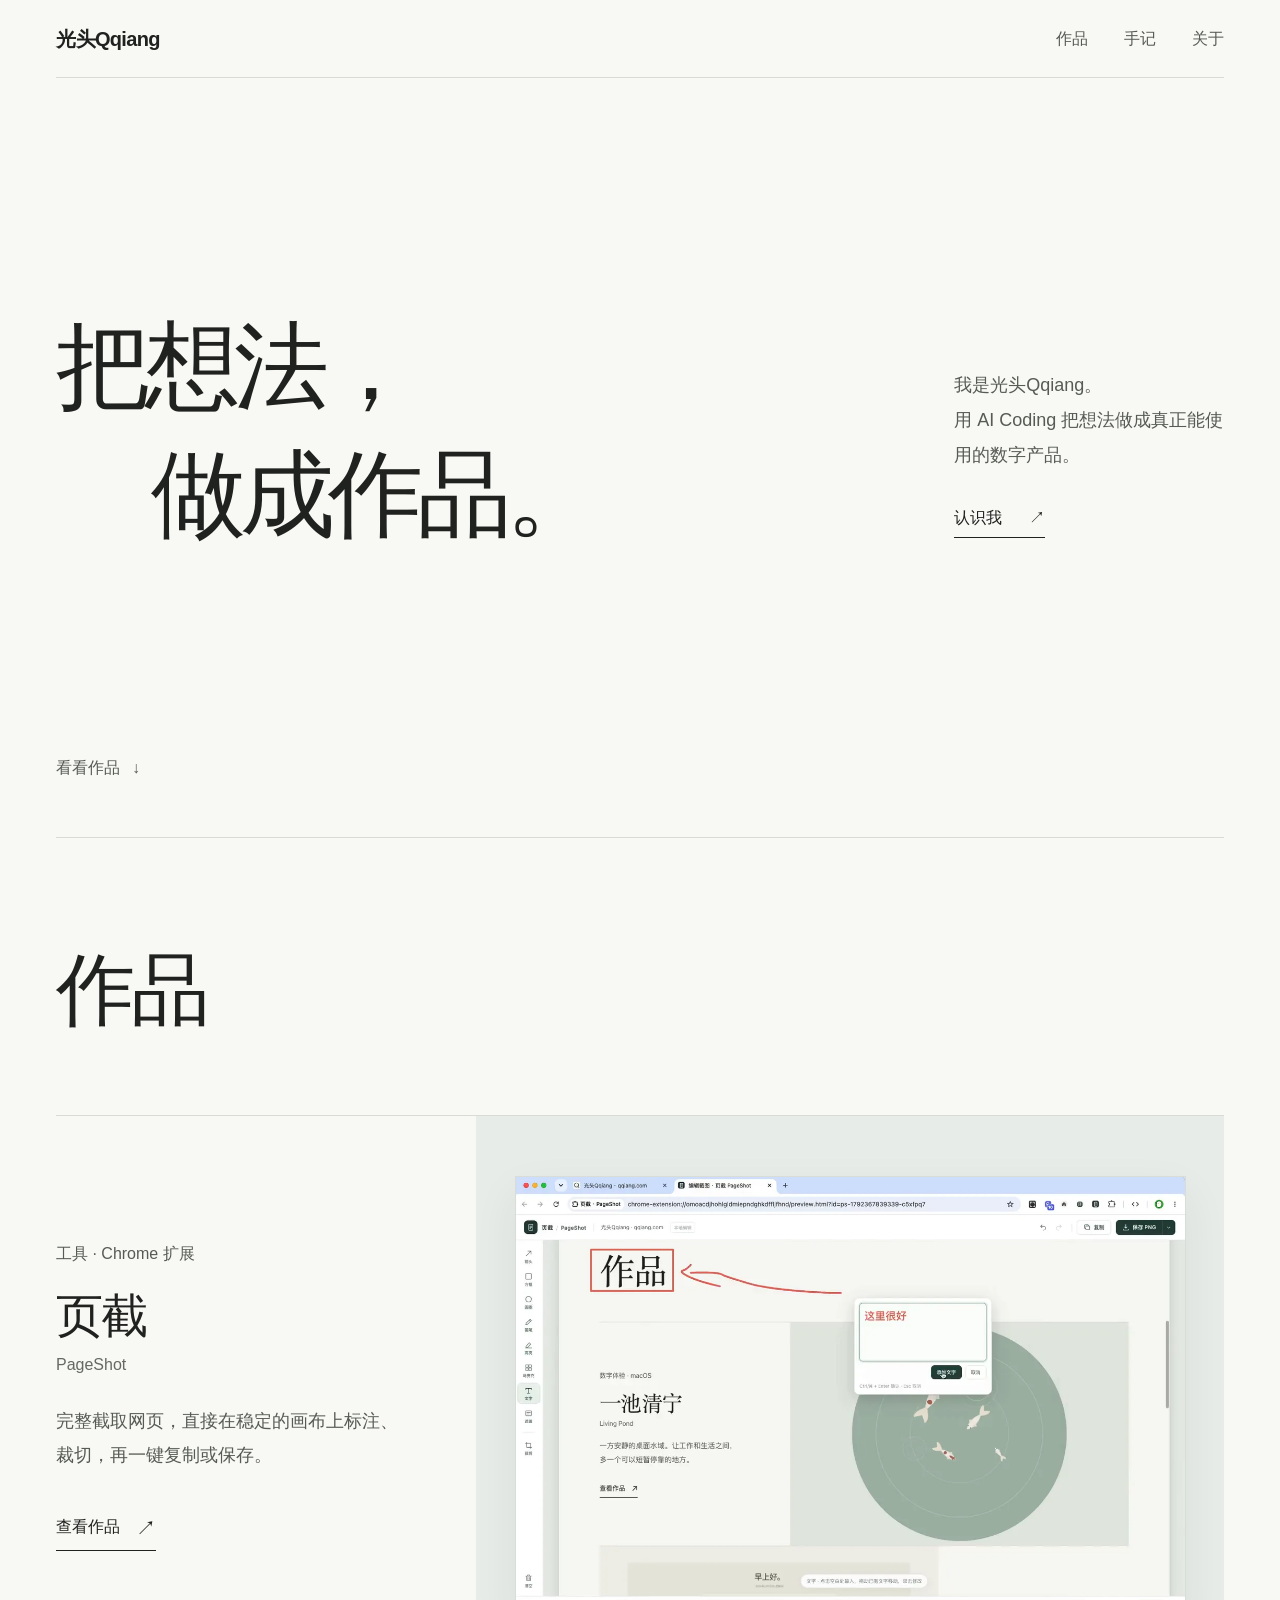
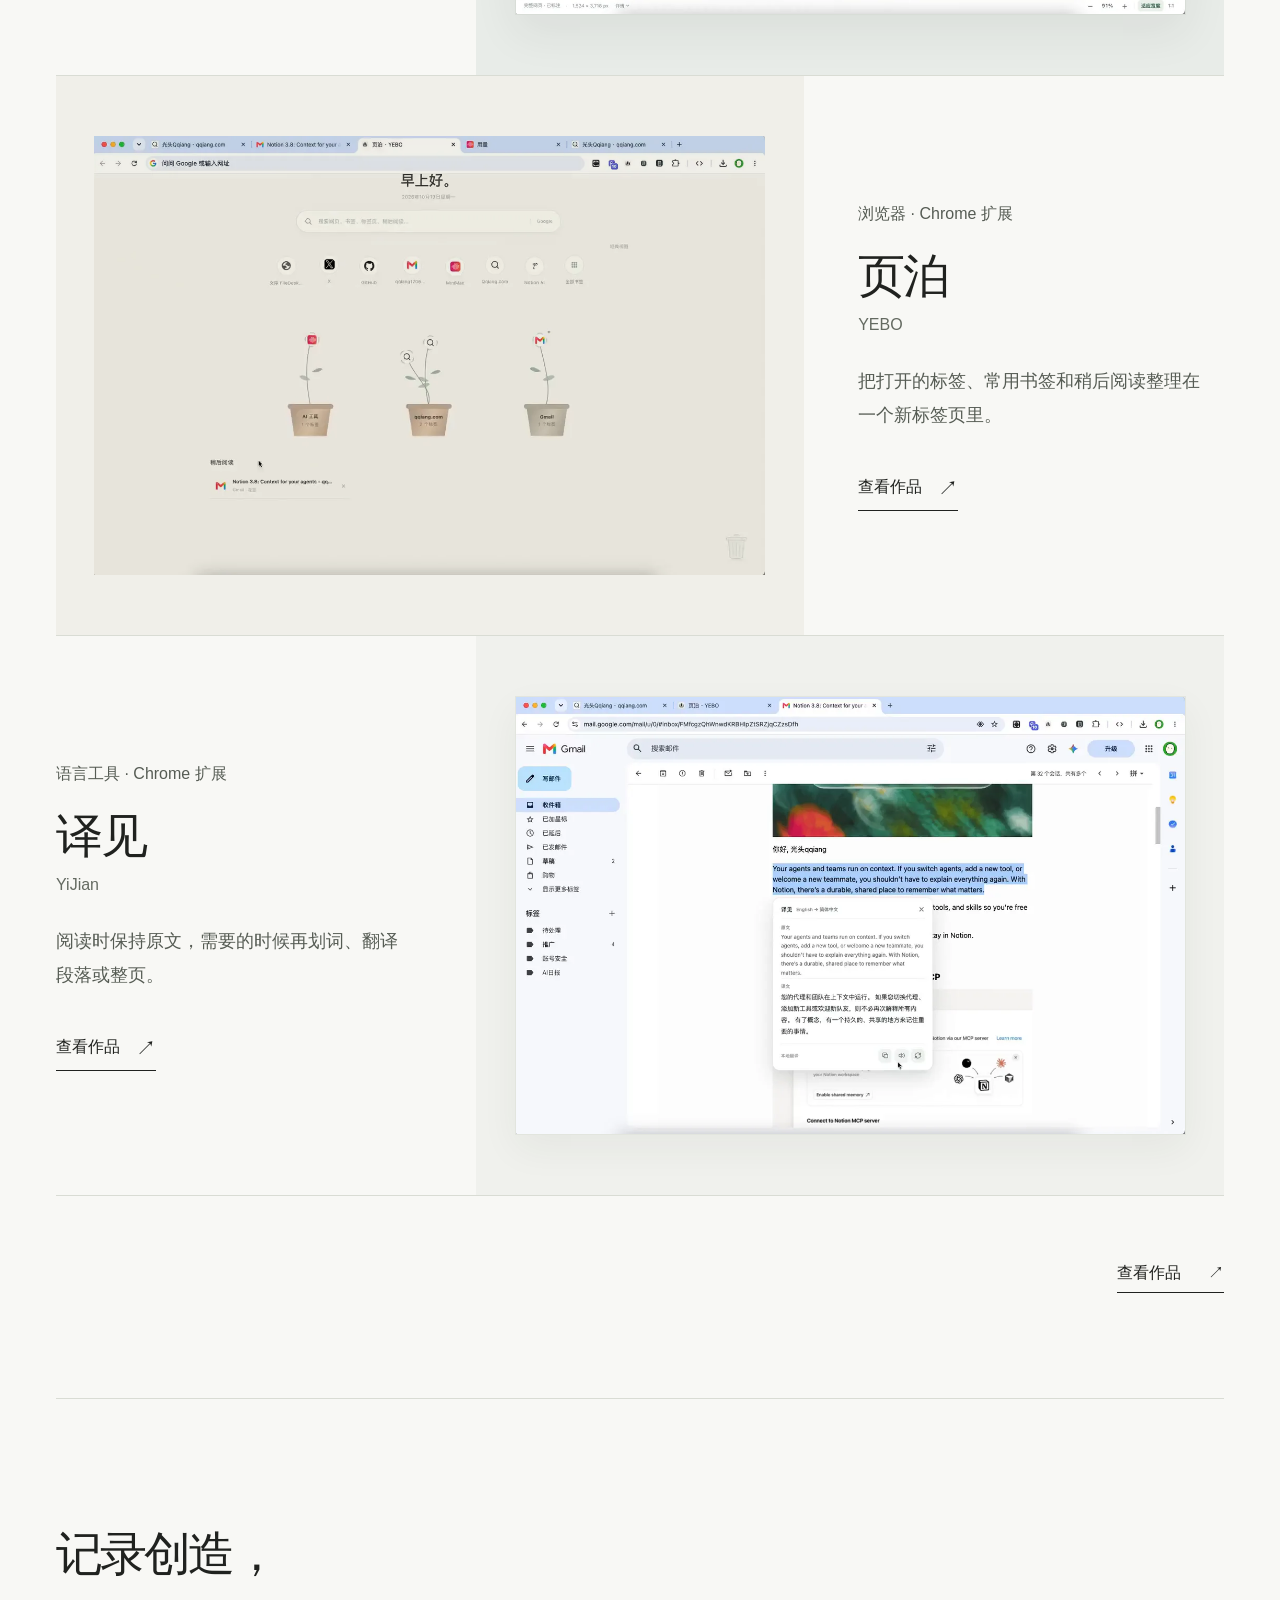
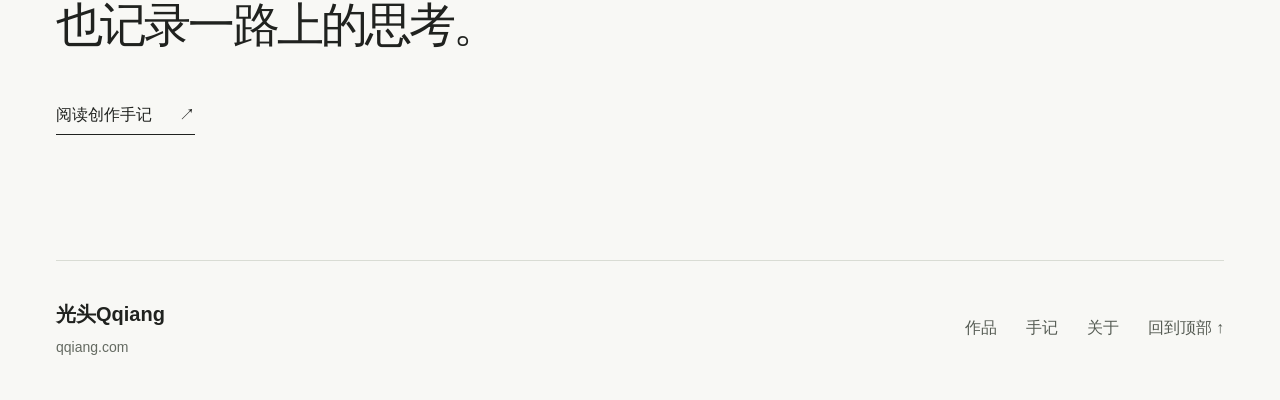
==== commit fbb58f47: "V3.5: curate real-video works, simplify case pages, enrich About and adapt avatar" ====
--- a/index.html
+++ b/index.html
@@ -5,19 +5,19 @@
   <meta name="viewport" content="width=device-width,initial-scale=1,viewport-fit=cover" />
   <meta name="color-scheme" content="light" />
   <meta name="theme-color" content="#f8f8f5" />
-  <meta name="qqiang-build" content="3.0.0-showcase" />
-  <meta name="description" content="光头Qqiang的作品、手记与实验。光头Qqiang 的个人网站。" />
+  <meta name="qqiang-build" content="3.5.0-curated-real-works" />
+  <meta name="description" content="光头Qqiang 的真实软件作品、操作演示与创作手记。" />
   <meta name="author" content="光头Qqiang" />
   <meta property="og:locale" content="zh_CN" />
   <meta property="og:type" content="website" />
   <meta property="og:title" content="光头Qqiang · 作品与手记" />
-  <meta property="og:description" content="作品、实验与创作手记。一个独立创造者的作品与创作手记，包含七件数字作品的操作演示与开源项目。" />
+  <meta property="og:description" content="从实际使用出发，看看光头Qqiang 开发的浏览器工具如何工作。" />
   <meta property="og:url" content="https://qqiang.com/" />
   <meta name="twitter:card" content="summary" />
   <link rel="icon" type="image/svg+xml" href="data:image/svg+xml,%3Csvg xmlns='http://www.w3.org/2000/svg' viewBox='0 0 64 64'%3E%3Crect width='64' height='64' rx='9' fill='%23f8f8f5'/%3E%3Ccircle cx='30' cy='29' r='19' fill='none' stroke='%2320221f' stroke-width='4'/%3E%3Cpath d='M42 42l11 11' fill='none' stroke='%2320221f' stroke-width='4' stroke-linecap='square'/%3E%3C/svg%3E" />
   <title>光头Qqiang · 作品与手记</title>
   <style>
-/* 光头Qqiang · V2.9.0 — Seven works / Detail and launcher repairs */
+/* 光头Qqiang · V3.1 — FileDesk continuous product use demonstration */
 :root {
   --paper:#f8f8f5;
   --ink:#20221f;
@@ -621,6 +621,136 @@
  .mini-ec-done{font-size:14px;margin-top:5px}.mini-shot-paper p,.mini-gf-page p{font-size:14px}
  .mini-chrome{font-size:13px}.mini-gf-tabs span{font-size:13px}.mini-gf-complete{font-size:13px}
 }
+/* V3.1 · FileDesk product-use film — matches the verified V1.0 workspace structure. */
+.fd31-app{width:min(calc(100% - 44px),1080px);height:min(94%,584px);overflow:hidden;background:#fbfcfa;border:1px solid #e1e6df;box-shadow:0 12px 38px #1e302010;position:relative;font:400 16px/1.6 var(--text);color:#20382b}
+.fd31-header{height:60px;display:flex;align-items:center;justify-content:space-between;border-bottom:1px solid #e6ebe6;padding:0 clamp(18px,3vw,29px)}
+.fd31-brand{display:flex;align-items:center;gap:8px;font-size:16px;font-weight:500}.fd31-logo{height:31px;width:31px;display:grid;place-items:center;background:#295a43;color:#fff;border-radius:9px;font-size:24px;font-weight:600;letter-spacing:-4px;padding-right:4px;line-height:1}.fd31-brand small{color:#62766b;font-size:14px;font-weight:500;margin-left:2px}.fd31-local{font-size:14px;color:#688072}.fd31-local::before{content:'';display:inline-block;width:6px;height:6px;background:#83af8b;border-radius:50%;vertical-align:middle;margin-right:8px}
+.fd31-space{position:relative;height:calc(100% - 60px);overflow:hidden}.fd31-view{position:absolute;inset:0;opacity:0;visibility:hidden;transition:opacity .36s ease,transform .5s ease;transform:translateY(9px);pointer-events:none}.fd31-view h2{font:400 27px/1.35 var(--text);margin:0;color:#233e2d;letter-spacing:-.02em}.fd31-view-upload{display:flex;flex-direction:column;align-items:center;justify-content:center;gap:26px;padding:24px}.fd31-dropzone{width:min(77%,740px);height:62%;border:1.5px dashed #d1ded2;border-radius:17px;background:#fff;display:flex;flex-direction:column;align-items:center;justify-content:center;gap:10px;text-align:center}.fd31-dropicon{height:54px;width:49px;background:#f6faf6;border:1px solid #d5e3d6;box-shadow:-7px -5px 0 -1px #e8f1e9,7px -3px 0 -2px #e4efe6;border-radius:7px;color:#538568;display:grid;place-items:center;font-size:27px}.fd31-dropzone strong{font-weight:500;font-size:17px}.fd31-dropzone p{margin:0;color:#7b9682;font-size:15px}.fd31-drop-types{color:#6c8374;font-size:14px;letter-spacing:.01em;margin-top:18px}
+.fd31-dragged{position:absolute;z-index:7;left:17%;top:69%;display:flex;align-items:center;gap:10px;background:white;border:1px solid #d7e1d7;padding:12px 15px;border-radius:7px;box-shadow:0 12px 28px #2037241a;opacity:0;white-space:nowrap;font-size:14px;pointer-events:none}.fd31-fileicon{display:grid;place-items:center;background:#eef3f9;color:#5779a1;border-radius:7px;height:37px;width:37px;font-weight:600;font-size:17px;flex-shrink:0}.fd31-dragged .fd31-fileicon{height:31px;width:31px}
+.fd31-view-setup{padding:clamp(20px,3.6vw,44px) clamp(20px,3vw,46px)}.fd31-setup-head{display:flex;align-items:center;justify-content:space-between;margin-bottom:25px}.fd31-secondary-btn{background:#e3f0e7;border:1px solid #c7ddcd;padding:9px 18px;border-radius:8px;color:#2d5840;font-size:14px}.fd31-layout{height:calc(100% - 69px);display:grid;grid-template-columns:1.25fr .9fr;gap:17px}.fd31-pane{background:#fff;border:1px solid #e2e9e1;border-radius:17px;padding:clamp(15px,2vw,25px);min-width:0;position:relative}.fd31-pane-head{font-size:17px;font-weight:500;display:flex;justify-content:space-between;align-items:center;margin-bottom:32px}.fd31-chip{background:#edf6ef;border-radius:99px;padding:1px 8px;font-size:13px;color:#51765c;margin-left:5px}.fd31-mini-link{font-size:14px;color:#63856c;font-weight:400}.fd31-loaded{display:flex;align-items:center;gap:11px;margin:0 2px;font-weight:500;font-size:15px}.fd31-loaded small{display:block;font-size:13px;color:#849488;font-weight:400;margin-top:3px}.fd31-choose{border:1px solid #e7ece7;padding:11px 12px;border-radius:9px;display:flex;gap:12px;align-items:center;margin-bottom:8px;transition:background .35s,border-color .35s,box-shadow .35s}.fd31-choose>span{height:31px;width:31px;background:#edf3ee;border-radius:7px;display:grid;place-items:center;color:#4b7758;flex-shrink:0;font-size:17px}.fd31-choose strong{font-size:14px;font-weight:500;display:block}.fd31-choose small{display:block;font-size:12px;color:#7a8d7d;line-height:1.35;margin-top:3px}.fd31-generate{position:absolute;bottom:20px;left:20px;right:20px;border-radius:8px;background:#2a5942;color:white;text-align:center;padding:10px 9px;font-size:15px;font-weight:500;transition:filter .25s,transform .25s,box-shadow .25s}
+.fd31-loading{position:absolute;inset:15% 8%;background:#fcfefbf0;border-radius:12px;border:1px solid #dce7dc;display:flex;flex-direction:column;align-items:center;justify-content:center;gap:17px;opacity:0;visibility:hidden;z-index:5;transition:opacity .3s;font-size:17px}.fd31-spin{border:3px solid #dfede1;border-top-color:#406e4d;border-radius:50%;height:35px;width:35px;animation:fd31-spin 1.1s linear infinite}@keyframes fd31-spin{to{transform:rotate(360deg)}}.fd31-loading p{margin:0;color:#7c8d81;font-size:14px}
+.fd31-view-done{display:flex;flex-direction:column;align-items:center;justify-content:center;padding:25px;gap:28px}.fd31-done-ribbon{width:min(80%,720px);border:1px solid #cae4d0;background:#f0f9f2;padding:15px 19px;border-radius:12px;display:flex;gap:13px;align-items:center;color:#356245}.fd31-check{height:33px;width:33px;display:grid;place-items:center;border-radius:50%;background:#d6eddb;flex-shrink:0;font-size:23px}.fd31-done-ribbon strong{font-size:16px;font-weight:500;display:block}.fd31-done-ribbon small{font-size:13px;color:#718978;display:block;margin-top:3px}.fd31-result-card{background:white;border:1px solid #e1e8e1;border-radius:12px;padding:23px 25px;display:flex;align-items:center;gap:16px;width:min(72%,580px)}.fd31-result-card strong{font-size:16px;font-weight:500}.fd31-result-card small{font-size:13px;color:#829286;display:block;margin-top:5px}.fd31-result-card .fd31-fileicon{background:#e5edf8;color:#4e6c94}.fd31-button{background:#285b42;color:white;border-radius:8px;padding:13px 35px;font-size:15px;font-weight:500;display:inline-flex;align-items:center;gap:10px}
+.fd31-view-preview{background:#e9ece8;display:flex;flex-direction:column}.fd31-doc-top{height:48px;background:#fff;border-bottom:1px solid #dce5dc;display:flex;justify-content:space-between;align-items:center;padding:0 22px;color:#405c48;font-size:14px;gap:15px}.fd31-wordfile{display:flex;gap:10px;align-items:center;min-width:0}.fd31-wordfile span:last-child{overflow:hidden;text-overflow:ellipsis;white-space:nowrap}.fd31-word-icon{background:#e7ecf6;color:#466793;border-radius:4px;height:27px;width:27px;display:grid;place-items:center;font-weight:600;flex-shrink:0}.fd31-doc-label{color:#7a8c7e}.fd31-paper{background:white;width:min(81%,760px);height:calc(100% - 67px);margin:12px auto 0;box-shadow:0 3px 20px #1f33201a;padding:clamp(18px,2vw,30px);overflow:hidden}.fd31-paper h3{text-align:center;font:400 24px/1.45 var(--display);margin:0 0 12px}.fd31-paper-meta{display:flex;justify-content:space-between;color:#7a8d7d;border-bottom:1px solid #e3e9e3;padding-bottom:10px;margin-bottom:17px;font-size:13px}.fd31-table{width:100%;border-collapse:collapse;font-size:13px;line-height:1.4;table-layout:fixed}.fd31-table td,.fd31-table th{border:1px solid #dae2da;text-align:left;padding:7px 8px;overflow:hidden;text-overflow:ellipsis;white-space:nowrap}.fd31-table th{background:#f0f5f0;font-weight:500}.fd31-table th:nth-child(1){width:10%}.fd31-table th:nth-child(2){width:14%}.fd31-table th:nth-child(3){width:28%}.fd31-table th:nth-child(4){width:23%}.fd31-table th:nth-child(5){width:13%}.fd31-table th:nth-child(6){width:12%}
+.fd31-info-line{position:absolute;bottom:10px;left:0;right:0;text-align:center;font-size:14px;color:#617a68}
+/* The seven states live in the same browser window. Nothing is a separate slide. */
+.film-shell[data-film=filedesk] .fd31-view-upload{opacity:1;visibility:visible;transform:none}
+.film-shell[data-film=filedesk][data-phase="1"] .fd31-dragged{animation:fd31-drag 2.6s cubic-bezier(.25,.7,.2,1) forwards}
+@keyframes fd31-drag{0%{opacity:0;left:13%;top:72%;transform:scale(.96)}12%{opacity:1}75%{opacity:1;left:44%;top:48%;transform:scale(1)}100%{opacity:0;left:45%;top:48%;transform:scale(.96)}}
+.film-shell[data-film=filedesk][data-phase="2"] .fd31-view-upload,.film-shell[data-film=filedesk][data-phase="3"] .fd31-view-upload,.film-shell[data-film=filedesk][data-phase="4"] .fd31-view-upload,.film-shell[data-film=filedesk][data-phase="5"] .fd31-view-upload,.film-shell[data-film=filedesk][data-phase="6"] .fd31-view-upload{opacity:0;visibility:hidden}
+.film-shell[data-film=filedesk][data-phase="2"] .fd31-view-setup,.film-shell[data-film=filedesk][data-phase="3"] .fd31-view-setup,.film-shell[data-film=filedesk][data-phase="4"] .fd31-view-setup{opacity:1;visibility:visible;transform:none}
+.film-shell[data-film=filedesk][data-phase="3"] .fd31-option-word,.film-shell[data-film=filedesk][data-phase="4"] .fd31-option-word{background:#edf7ee;border-color:#b7d9c0;box-shadow:0 0 0 1px #badbc0}.film-shell[data-film=filedesk][data-phase="4"] .fd31-generate{filter:brightness(.9);transform:scale(.98)}
+.film-shell[data-film=filedesk][data-phase="4"] .fd31-loading{opacity:1;visibility:visible}
+.film-shell[data-film=filedesk][data-phase="5"] .fd31-view-done{opacity:1;visibility:visible;transform:none}
+.film-shell[data-film=filedesk][data-phase="6"] .fd31-view-preview{opacity:1;visibility:visible;transform:none}
+.fd31-view-done{justify-content:flex-start;padding-top:25px;gap:25px}.fd31-view-done .fd31-done-ribbon{width:min(81%,720px)}.fd31-view-done .fd31-button{margin-left:auto;flex-shrink:0;padding:10px 17px;font-size:13px}.fd31-view-done h2{font-size:27px}.fd31-done-drop{background:white;border:1px dashed #c9dfcc;border-radius:15px;width:min(81%,720px);height:56%;display:flex;flex-direction:column;align-items:center;justify-content:center;gap:9px;color:#355a44}.fd31-done-drop strong{font-weight:500;font-size:16px}.fd31-done-drop span{color:#7d9581;font-size:14px}.fd31-done-drop small{font-size:13px;color:#6b8471;margin-top:12px}
+@media(max-width:750px){.fd31-view-done{gap:16px;padding-top:18px}.fd31-view-done .fd31-done-ribbon{width:100%;padding:12px 9px;gap:8px}.fd31-view-done .fd31-done-ribbon strong{font-size:12px}.fd31-view-done .fd31-done-ribbon small{font-size:10px}.fd31-view-done .fd31-button{font-size:11px;padding:8px}.fd31-view-done .fd31-check{height:26px;width:26px;font-size:17px}.fd31-view-done h2{font-size:23px}.fd31-done-drop{width:100%;height:54%;padding:12px}.fd31-done-drop small{font-size:11px;text-align:center}.fd31-done-drop strong{font-size:14px}}
+
+/* The illustrated cursor is always placed on a genuine UI target, adjusted for viewport. */
+.film-shell[data-film=filedesk] .film-cursor{transition:left 1.1s cubic-bezier(.25,.8,.3,1),top 1.1s cubic-bezier(.25,.8,.3,1);filter:drop-shadow(0 2px 2px #fff)}
+@media(max-width:750px){
+ .film-shell[data-film=filedesk] .film-stage{height:525px}
+ .fd31-app{height:calc(100% - 10px);width:calc(100% - 12px);font-size:14px}.fd31-header{height:48px;padding:0 12px}.fd31-space{height:calc(100% - 48px)}.fd31-brand{font-size:14px;gap:6px}.fd31-brand small{font-size:12px}.fd31-logo{height:27px;width:27px;font-size:20px}.fd31-local{font-size:11px}.fd31-view h2{font-size:23px}
+ .fd31-view-upload{gap:26px;padding:18px}.fd31-dropzone{width:97%;height:64%;padding:14px;gap:9px}.fd31-dropzone strong{font-size:15px}.fd31-dropzone p,.fd31-drop-types{font-size:13px}.fd31-drop-types{margin-top:12px;line-height:1.8}.fd31-dragged{font-size:12px;padding:8px}
+ .fd31-view-setup{padding:21px 12px}.fd31-setup-head{margin-bottom:16px}.fd31-secondary-btn{font-size:12px;padding:7px 9px}.fd31-layout{grid-template-columns:1fr;grid-template-rows:93px minmax(0,1fr);height:calc(100% - 55px);gap:9px}.fd31-pane{padding:12px;border-radius:10px}.fd31-pane-head{margin-bottom:5px;font-size:14px}.fd31-mini-link{font-size:12px}.fd31-pane-files .fd31-loaded{margin-top:5px}.fd31-loaded{font-size:13px}.fd31-loaded small{font-size:11px}.fd31-fileicon{width:29px;height:30px;font-size:14px}.fd31-pane-actions .fd31-pane-head{margin-bottom:9px}.fd31-choose{margin-bottom:6px;padding:7px 8px;gap:9px}.fd31-choose>span{height:25px;width:25px;font-size:14px}.fd31-choose strong{font-size:13px}.fd31-choose small{font-size:11px;margin-top:0}.fd31-generate{left:12px;right:12px;bottom:10px;padding:9px;font-size:13px}.fd31-loading{inset:20% 5%;font-size:14px}
+ .fd31-view-done{padding:15px;gap:17px}.fd31-done-ribbon{width:100%;padding:12px;gap:8px}.fd31-done-ribbon strong{font-size:14px}.fd31-done-ribbon small{font-size:11px}.fd31-result-card{width:100%;padding:14px;gap:8px}.fd31-result-card strong{font-size:13px;overflow-wrap:anywhere}.fd31-result-card small{font-size:12px}.fd31-button{padding:10px 20px;font-size:14px}
+ .fd31-doc-top{height:45px;padding:0 9px;font-size:12px}.fd31-doc-label{display:none}.fd31-paper{width:96%;height:calc(100% - 58px);padding:20px 12px;margin-top:9px}.fd31-paper h3{font-size:21px}.fd31-paper-meta{font-size:11px;margin-bottom:11px}.fd31-table{font-size:11px}.fd31-table td,.fd31-table th{padding:8px 5px}.fd31-table th:nth-child(1),.fd31-table td:nth-child(1),.fd31-table th:nth-child(6),.fd31-table td:nth-child(6){display:none}.fd31-table th:nth-child(2){width:22%}.fd31-table th:nth-child(3){width:30%}.fd31-table th:nth-child(4){width:30%}.fd31-table th:nth-child(5){width:18%}
+ .fd31-info-line{font-size:12px;bottom:5px}
+}
+@media(prefers-reduced-motion:reduce){.fd31-app *{animation:none!important;transition:none!important}}
+
+
+/* V3.2 — Two genuine product-use films: YEBO garden / PageShot stable editor.
+   Desktop uses source-verified product screenshots. Mobile preserves readable action framing. */
+.yb32-stage,.ps32-stage{width:100%;height:100%;min-width:0;display:grid;place-items:center;grid-template-rows:minmax(0,1fr);grid-template-columns:minmax(0,1fr);overflow:hidden;background:#f8f8f6}
+.yb32-desktop,.ps32-desktop{width:min(calc(100% - 46px),1010px);height:calc(100% - 26px);max-height:calc(100% - 26px);min-height:0;min-width:0;display:grid;place-items:center;grid-template-columns:minmax(0,1fr);grid-template-rows:minmax(0,1fr)}
+.yb32-shot,.ps32-shot{width:min(100%,920px);position:relative;line-height:0;overflow:hidden;box-shadow:0 15px 45px #1c271b0b;border:1px solid #e8e8e4;background:#f7f7f4}
+.yb32-shot{aspect-ratio:1205 / 888;height:100%;max-height:100%;width:auto;max-width:100%}.ps32-shot{aspect-ratio:1480 / 900;height:100%;max-height:100%;width:auto;max-width:100%}
+.yb32-shot>img,.ps32-shot>img{display:block;width:100%;height:100%;object-fit:fill}
+.v32-hotspot{position:absolute;width:6px;height:6px;transform:translate(-50%,-50%);pointer-events:none}
+.yb32-ring{position:absolute;left:50.5%;top:47.2%;width:5%;aspect-ratio:1;border:1.5px solid #4d7561;box-shadow:0 0 0 8px #73978119;border-radius:50%;opacity:0;transform:translate(-50%,-50%) scale(.74);transition:opacity .45s ease,transform .7s ease;pointer-events:none}
+.film-shell[data-film=yebo][data-phase="1"] .yb32-ring,.film-shell[data-film=yebo][data-phase="2"] .yb32-ring,.film-shell[data-film=yebo][data-phase="3"] .yb32-ring{opacity:1;transform:translate(-50%,-50%) scale(1)}
+.yb32-menu{position:absolute;left:54%;top:37%;background:#fffefa;border:1px solid #e4e5df;box-shadow:0 12px 27px #29312317;border-radius:9px;padding:1.1% 1.5%;width:23%;min-height:5%;display:flex;justify-content:space-between;align-items:center;gap:7px;color:#46514a;font:500 clamp(12px,1.1vw,17px)/1.5 var(--text);white-space:nowrap;opacity:0;transform:translateY(10px) scale(.97);transition:opacity .4s,transform .5s;pointer-events:none}
+.film-shell[data-film=yebo][data-phase="2"] .yb32-menu,.film-shell[data-film=yebo][data-phase="3"] .yb32-menu{opacity:1;transform:none}
+.film-shell[data-film=yebo][data-phase="3"] .yb32-menu{background:#e8eee7;border-color:#acc2b2}
+.yb32-mask{position:absolute;left:50.5%;top:47.2%;width:3.7%;height:5%;background:#f8f8f5;border-radius:50%;transform:translate(-50%,-50%);opacity:0;transition:opacity .17s;pointer-events:none}
+.yb32-flying{position:absolute;left:50.5%;top:47.2%;width:3.4%;aspect-ratio:1;border-radius:50%;background:#242629;display:grid;place-items:center;color:white;font:600 clamp(10px,1.1vw,17px)/1 var(--text);transform:translate(-50%,-50%) scale(.8);opacity:0;transition:left 1.55s cubic-bezier(.24,.76,.26,1),top 1.55s cubic-bezier(.24,.76,.26,1),opacity .27s,transform 1.5s;pointer-events:none}
+.film-shell[data-film=yebo][data-phase="4"] .yb32-mask,.film-shell[data-film=yebo][data-phase="5"] .yb32-mask{opacity:1}
+.film-shell[data-film=yebo][data-phase="4"] .yb32-flying{opacity:.88;left:19%;top:87%;transform:translate(-50%,-50%) scale(.7)}
+.yb32-newrow{position:absolute;left:10%;top:89.5%;width:25%;padding:.7% 1.1%;border-bottom:1px solid #dce2dc;background:#f8f8f5;display:flex;align-items:center;gap:10px;opacity:0;transform:translateY(12px);transition:opacity .52s ease,transform .52s ease;pointer-events:none;color:#5b625b;font:400 clamp(11px,1.0vw,16px)/1.4 var(--text)}
+.yb32-newrow b{width:22px;height:22px;background:#e8e8e2;color:#31372f;display:grid;place-items:center;border-radius:5px}.yb32-newrow small{display:block;font-size:.78em;color:#929c91;margin-top:2px}
+.film-shell[data-film=yebo][data-phase="5"] .yb32-newrow{opacity:1;transform:none}
+.ps32-overlay{position:absolute;inset:0;width:100%;height:100%;pointer-events:none;overflow:visible}
+.ps32-circle{fill:none;stroke:#e26b5c;stroke-width:7;stroke-linecap:round;stroke-dasharray:420;stroke-dashoffset:420;transition:stroke-dashoffset 1.65s cubic-bezier(.2,.7,.2,1)}
+.ps32-arrow{fill:none;stroke:#e26b5c;stroke-width:7;stroke-linecap:round;stroke-linejoin:round;stroke-dasharray:530;stroke-dashoffset:530;transition:stroke-dashoffset 1.65s cubic-bezier(.2,.7,.2,1)}
+.film-shell[data-film=pageshot][data-phase="2"] .ps32-circle,.film-shell[data-film=pageshot][data-phase="3"] .ps32-circle,.film-shell[data-film=pageshot][data-phase="4"] .ps32-circle,.film-shell[data-film=pageshot][data-phase="5"] .ps32-circle{stroke-dashoffset:0}
+.film-shell[data-film=pageshot][data-phase="4"] .ps32-arrow,.film-shell[data-film=pageshot][data-phase="5"] .ps32-arrow{stroke-dashoffset:0}
+.ps32-toast{position:absolute;top:12%;right:2.5%;background:#fffefa;color:#23543a;border:1px solid #c5ddce;border-radius:8px;box-shadow:0 10px 30px #1b281b20;padding:12px 16px;font:500 14px/1.4 var(--text);opacity:0;transform:translateY(-8px);transition:opacity .45s,transform .45s;pointer-events:none}
+.film-shell[data-film=pageshot][data-phase="5"] .ps32-toast{opacity:1;transform:none}
+.yb32-mobile,.ps32-mobile{display:none}
+.film-shell[data-film=yebo] .film-cursor,.film-shell[data-film=pageshot] .film-cursor{transition:left 1.2s cubic-bezier(.22,.8,.28,1),top 1.2s cubic-bezier(.22,.8,.28,1),opacity .35s}
+@media(max-width:750px){
+ .film-shell[data-film=yebo] .film-stage,.film-shell[data-film=pageshot] .film-stage{height:495px}
+ .yb32-desktop,.ps32-desktop{display:none}
+ .yb32-mobile,.ps32-mobile{display:block;width:calc(100% - 14px);height:calc(100% - 16px);background:#f8f8f5;position:relative;overflow:hidden;border:1px solid #e7e9e3;color:#353f36}
+ .yb32-mobile{padding:23px 17px}.yb32-m-head{font:400 28px/1.5 var(--display);text-align:center;margin:3px 0 15px}.yb32-m-search{margin:0 auto 18px;padding:9px 15px;background:white;border:1px solid #e3e7df;border-radius:30px;color:#9aa69c;font:400 13px/1.5 var(--text);display:flex;justify-content:space-between}.yb32-m-search span{font-size:18px}
+ .yb32-m-section{color:#687369;font:400 15px/1.6 var(--text);margin-bottom:5px}.yb32-m-plants{display:grid;grid-template-columns:repeat(3,1fr);align-items:end;gap:11px;height:155px}.yb32-m-plant{display:flex;flex-direction:column;align-items:center;position:relative;justify-content:end;gap:0;height:100%;min-width:0}.yb32-m-flower{border:1px solid #e4e7e2;background:#fff;width:32px;height:32px;border-radius:50%;box-shadow:0 2px 9px #102b1510;display:grid;place-items:center;font-size:15px;position:relative;z-index:1;transition:transform .8s ease,opacity .5s}.yb32-m-plant.xb .yb32-m-flower{font-weight:600;background:#1d2023;color:white}
+ .yb32-m-stem{display:block;width:2px;height:58px;background:#93ac98;transform:rotate(-9deg);margin-top:0;position:relative;font-size:0;flex-shrink:0}.yb32-m-stem::before,.yb32-m-stem::after{content:"";position:absolute;left:-21px;top:28px;width:20px;height:9px;background:#9eb8a5;border-radius:95% 0 95% 0;transform:rotate(25deg)}.yb32-m-stem::after{left:2px;top:37px;transform:scaleX(-1) rotate(20deg)}.yb32-m-pot{background:linear-gradient(100deg,#c3bba8,#e5dbcc);border-top:8px solid #c4bbab;clip-path:polygon(0 0,100% 0,86% 100%,14% 100%);width:86%;height:41px;text-align:center;padding-top:4px;font-size:13px;color:#697267}
+ .yb32-m-save{position:absolute;top:43%;left:32%;z-index:3;background:white;border:1px solid #b6c8b7;border-radius:10px;padding:8px 12px;font:500 13px/1.5 var(--text);box-shadow:0 6px 19px #10221017;display:flex;gap:14px;opacity:0;transform:translateY(8px);transition:opacity .36s,transform .36s}.film-shell[data-film=yebo][data-phase="2"] .yb32-m-save,.film-shell[data-film=yebo][data-phase="3"] .yb32-m-save{opacity:1;transform:none}
+ .film-shell[data-film=yebo][data-phase="3"] .yb32-m-save{background:#edf4ec}.film-shell[data-film=yebo][data-phase="4"] .yb32-m-plant.xb .yb32-m-flower,.film-shell[data-film=yebo][data-phase="5"] .yb32-m-plant.xb .yb32-m-flower{opacity:0;transform:translate(-125px,126px) scale(.7)}
+ .yb32-m-later{border-top:1px solid #e5e9e4;margin-top:20px;padding-top:14px}.yb32-m-later strong{display:block;font:500 15px/1.5 var(--text);margin-bottom:6px}.yb32-m-reading{padding:7px 4px;font:400 14px/1.5 var(--text);color:#667166}.yb32-m-added{border-top:1px solid #e5e9e4;display:flex;align-items:center;gap:10px;padding:8px 4px;font:400 14px/1.5 var(--text);opacity:0;transform:translateY(12px);transition:opacity .5s,transform .5s}.yb32-m-added span{display:grid;place-items:center;background:#262727;color:white;width:23px;height:23px;border-radius:5px;font-size:12px}.film-shell[data-film=yebo][data-phase="5"] .yb32-m-added{opacity:1;transform:none}
+ .ps32-mobile{background:#f2f5f4}.ps32-m-head{display:flex;align-items:center;justify-content:space-between;gap:8px;background:white;height:48px;padding:0 12px;border-bottom:1px solid #dfe5e0}.ps32-m-head strong{font:600 14px/1.4 var(--text)}.ps32-m-head small{font-size:12px;color:#8b9990;font-weight:400}.ps32-m-save{border-radius:6px;background:#2d5347;color:#fff;font:500 12px/1.4 var(--text);padding:8px 10px}
+ .ps32-m-content{height:calc(100% - 48px);display:grid;grid-template-columns:43px minmax(0,1fr)}.ps32-m-content aside{display:flex;flex-direction:column;align-items:center;gap:16px;padding-top:20px;background:white;border-right:1px solid #dce3de}.ps32-m-tool{width:31px;height:31px;display:grid;place-items:center;color:#73877a;font-size:20px;border-radius:6px}.film-shell[data-film=pageshot][data-phase="1"] .ps32-m-tool:first-child,.film-shell[data-film=pageshot][data-phase="2"] .ps32-m-tool:first-child{background:#dbe9df;color:#295b43}.film-shell[data-film=pageshot][data-phase="3"] .ps32-m-tool:nth-child(2),.film-shell[data-film=pageshot][data-phase="4"] .ps32-m-tool:nth-child(2){background:#dbe9df;color:#295b43}
+ .ps32-m-canvas{position:relative;overflow:hidden;padding:15px 8px;background:#e6eae8}.ps32-m-document{height:100%;background:#fff;border:1px solid #e0e6df;padding:23px 16px;box-shadow:0 4px 14px #33453310}.ps32-m-dash{display:grid;grid-template-columns:1fr 1fr;gap:7px}.ps32-m-dash>div{border:1px solid #e5eae7;padding:10px 8px;min-width:0}.ps32-m-dash small{font-size:11px;display:block;white-space:nowrap;overflow:hidden;color:#87968d;text-overflow:ellipsis}.ps32-m-dash strong{display:block;font:600 29px/1.45 var(--text);color:#2b7a66}.ps32-m-dash>div:last-child strong{color:#bd7c53}.ps32-m-subtitle{font:600 20px/1.3 var(--text);color:#38594b;margin:28px 0 20px}.ps32-m-line{height:30px;border:1px solid #e6eae6;margin:0 0 11px;background:linear-gradient(90deg,#e9f2ee 0 16%,transparent 16%)}.ps32-m-line.short{width:92%}
+ .ps32-m-overlay{position:absolute;top:6px;left:8px;width:calc(100% - 16px);height:330px;pointer-events:none}.ps32-m-overlay .ps32-circle{stroke-width:4}.ps32-m-overlay .ps32-arrow{stroke-width:4}.ps32-m-toast{position:absolute;right:9px;top:65px;background:white;border:1px solid #d2dfd6;border-radius:7px;padding:11px 12px;color:#285a3e;font:500 13px/1.5 var(--text);opacity:0;transform:translateY(-8px);transition:.5s}.film-shell[data-film=pageshot][data-phase="5"] .ps32-m-toast{opacity:1;transform:none}
+}
+@media(prefers-reduced-motion:reduce){.yb32-stage *,.ps32-stage *{transition:none!important;animation:none!important}.ps32-circle,.ps32-arrow{stroke-dashoffset:0}}
+
+
+/* V3.3 – actual PageShot screen recording, no reenacted mouse or UI */
+.ps33-shell{border:1px solid var(--line);background:#f2f3ef;overflow:hidden}
+.ps33-video{display:block;width:100%;height:auto;aspect-ratio:1280 / 840;object-fit:contain;background:#f2f3ef}
+.ps33-bottom{display:flex;justify-content:flex-end;padding:17px 0 0}
+.ps33-replay{background:none;border:0;border-bottom:1px solid var(--ink);color:var(--ink);font:400 var(--type-ui)/1.6 var(--text);padding:4px 0;cursor:pointer}
+.ps33-replay:focus-visible{outline:2px solid #617a62;outline-offset:5px}
+@media(max-width:750px){.ps33-bottom{padding-top:13px}.ps33-video{aspect-ratio:1280 / 840}}
+
+/* V3.5 — curatorial layout, one true-use video per work; all sizes from design tokens */
+.works-intro{font-family:var(--text);font-size:var(--type-reading);line-height:var(--type-reading-leading);color:var(--secondary);max-width:700px;margin:0 0 54px}
+.works-film-list{border-top:1px solid var(--line);margin-bottom:100px}
+.works-film-row{display:grid;grid-template-columns:minmax(210px,36%) minmax(0,1fr) 24px;align-items:center;gap:6%;padding:34px 0;min-height:225px}
+.works-film-row .works-preview{display:block;aspect-ratio:1.54;background:#eef0eb;overflow:hidden;min-width:0}
+.works-film-row .works-preview img{display:block;width:100%;height:100%;object-fit:cover;transition:transform .4s ease}
+.works-film-row:hover .works-preview img{transform:scale(1.025)}
+.works-description{display:flex;flex-direction:column;gap:11px;min-width:0}
+.works-description .wcn{font:400 var(--type-subhead)/1.45 var(--display);color:var(--ink)}
+.work-en-inline{font:400 var(--type-ui)/1.4 var(--text);color:var(--muted);margin-left:10px}
+.works-description .wcopy{font:400 var(--type-body)/1.85 var(--text);color:var(--secondary);max-width:550px}
+.works-description .wcategory{font-size:var(--type-ui);color:var(--muted)}
+.case-story{display:none}
+.case-next{margin-top:75px}
+.case-head .case-lead{max-width:530px}
+.about-refined{grid-template-columns:minmax(230px,.7fr) minmax(0,1.3fr);gap:11%;align-items:start}
+.about-side{display:flex;flex-direction:column;gap:42px;align-items:start}
+.about-avatar-frame{width:min(100%,310px);aspect-ratio:1/1;background:#eef1eb;display:grid;place-items:center;overflow:hidden}
+.about-avatar-illustration{width:88%;height:88%;display:block}
+.about-refined .about-big{font-size:var(--type-section);line-height:1.55}
+.about-refined .about-body{padding-top:6px}
+.about-links{display:flex;flex-wrap:wrap;gap:35px;margin-top:36px}
+@media(max-width:750px){
+  .works-intro{margin-bottom:28px;font-size:var(--type-reading)}
+  .works-film-row{grid-template-columns:minmax(0,1fr) 22px;gap:14px;padding:28px 0;min-height:0}
+  .works-film-row .works-preview{grid-column:1/-1;width:100%;aspect-ratio:1.54}
+  .works-description{gap:9px}
+  .works-description .wcn{font-size:var(--type-lead)}
+  .work-en-inline{font-size:var(--type-ui)}
+  .works-description .wcopy{font-size:var(--type-body)}
+  .about-refined{grid-template-columns:1fr;gap:35px;padding-top:50px}
+  .about-side{flex-direction:row;align-items:center;gap:22px}
+  .about-avatar-frame{width:clamp(128px,32vw,190px);flex:none}
+  .about-refined .about-big{font-size:var(--type-subhead)}
+  .about-links{gap:24px}
+}
+@media(prefers-reduced-motion:reduce){.works-film-row .works-preview img{transition:none}}
 </style>
 </head>
 <body>
@@ -658,13 +788,11 @@
       ]
     };
     const projects = [
-      {slug:'pond',name:'一池清宁',en:'Living Pond',type:'数字体验 · macOS',year:'2026',number:'01',desc:'一方安静的桌面水域。让工作和生活之间，多一个可以短暂停靠的地方。',lead:'一款运行在 macOS 桌面上的小鱼塘。鱼群在水里游动，轻点水面会有涟漪；工作间隙无需完成任务，也能在屏幕上留一小片安静。',story:['屏幕占据了我们大部分清醒时间。它通常承载任务、提醒和不断出现的下一步。于是我想，能不能让桌面上出现一种没有目标的体验：一池水，一群鱼，偶尔落下的细雨。','我更关注它是否让人愿意放慢一点，而不是给它增加多少功能。那些游动、靠近和散开的时刻，应该是自然的，不是提醒用户继续操作的机制。'],quote:'不是每一件作品，都需要让人更高效。',points:[['不过度设计','没有持续夸张的水面特效，只保留恰到好处的细雨与涟漪。'],['群体的生命感','鱼的大小与带领关系让水域拥有自然的节奏，而不是整齐的程序轨迹。'],['陪伴而非干扰','它可以存在于工作之外，也可以安静地陪伴工作。']],visual:'pond',status:'持续打磨'},
-      {slug:'yebo',name:'页泊',en:'YEBO',type:'浏览器 · Chrome 扩展',year:'2026',number:'02',desc:'重新组织每一次打开的页面，让浏览器回到安静、有序的状态。',lead:'一款 Chrome 新标签页扩展。把常用书签、正在打开的标签和稍后阅读集中在一个地方，也能用花园模式整理页面，让浏览不再越开越乱。',story:['打开一个网页很容易，但放下它并不容易。标签越积越多，稍后阅读越来越长，有价值的内容被杂乱的窗口淹没。','页泊尝试让这些内容重新拥有秩序：经常用到的内容容易到达，正在进行的任务可以归在一起，暂时无法处理的页面也有合适的停靠位置。'],quote:'好的秩序感，不应该让人感觉自己正在整理。',points:[['低负担入口','新标签页不应该像一个复杂的仪表盘，而应该让下一步清晰可见。'],['自然地归类','把打开的页面、书签与稍后阅读当成同一段浏览体验的不同状态。'],['花园里的想象力','在另一种视图中，用花与花盆重新理解标签页，但不改变功能本身的可靠性。']],visual:'yebo',status:'已发布稳定基线'},
-      {slug:'pageshot',name:'页截',en:'PageShot',type:'工具 · Chrome 扩展',year:'2026',number:'03',desc:'从整页截图到标注与保存，让完整的表达发生在一个稳定的画布上。',lead:'一款 Chrome 长截图与标注扩展。截取完整网页后，可以在稳定的画布上圈画、添加箭头或文字、马赛克和裁切，再复制或保存成图片。',story:['截图只是开始。真正影响体验的，是后面的一系列微小动作：裁切、圈出重点、写一句话、调整位置、把内容送到另一个地方。','我希望这些动作自然地发生在同一个空间，不因为选中了某个工具就让画布忽然变宽或变窄，也不为了简单的文字操作增加一次模式切换。'],quote:'工具越被频繁使用，越应该学会退后一步。',points:[['稳定的画布','属性面板以轻量浮层出现，不挤压正在编辑的内容。'],['就地完成','文字输入、拖动与编辑都发生在同一个工具里。'],['快速离开','完成标注后，可以直接复制或保存，无须走多余流程。']],visual:'pageshot',status:'稳定版本 V2.2.1'},
-      {slug:'yijian',name:'译见',en:'YiJian',type:'语言工具 · Chrome 扩展',year:'2026',number:'04',desc:'把翻译放在需要的时候，而不是覆盖每一个正在阅读的页面。',lead:'一款按需翻译的 Chrome 扩展。打开网页时保持原文，需要理解时再主动触发划词、段落或整页翻译，也支持邮件回复场景。',story:['阅读外文网页或邮件时，翻译很有帮助。但当它自动覆盖原文、改变排版、抢在读者前面做决定时，帮助就会变成打扰。','译见采用了一个简单而坚定的原则：自动就绪，不自动翻译。划词、段落和整页翻译，都由读者主动触发。'],quote:'好的辅助，是在需要时出现，在不需要时安静。',points:[['保留原文','新网页与新邮件始终先呈现自己的原始内容。'],['主动触发','用户决定翻译的范围和时间，扩展只在旁边准备好。'],['体验一致','网页阅读与邮件回复共享同一套克制、可靠的交互原则。']],visual:'yijian',status:'稳定版本 V1.4.1'},
-      {slug:'filedesk',name:'文序',en:'FileDesk',type:'文件工作台 · Web',year:'2026',number:'05',desc:'将 Excel 物料清单转换为结构清楚、可以继续编辑的 Word 文档。',lead:'一个面向真实文件的智能处理工作台。这里可以把旧版 Excel（.xls）、.xlsx 或 CSV 物料清单转换为可编辑的 Word 表格，并检查、下载转换结果。',story:['许多文件工具让用户首先回答技术问题：你需要哪个转换器？选择什么类型？准备点哪个按钮？但用户真正想做的只是拿着一个文件，完成某件事。','文序从文件本身出发，让系统理解可以执行的操作，再以合适的结构交付结果。它也要求排版能被认真对待：正确的内容，要以正确的方式出现。'],quote:'把复杂留在内部，把清楚留给使用者。',points:[['先理解','文件进入后，优先呈现适合它的处理方式。'],['结构优先','可编辑的表格应保留真实结构，而不只是看起来像表格。'],['呈现有序','去掉重复解释和干扰信息，把注意力还给文件和结果。']],visual:'filedesk',status:'持续迭代'},
-      {slug:'elementcopy',name:'元素复制',en:'ElementCopy Lite',type:'开发辅助 · Chrome 扩展',year:'2026',number:'06',desc:'选中网页元素，直接把位置、结构和修改要求整理成可交付的任务。',lead:'一个帮你和 AI 准确沟通网页修改任务的 Chrome 扩展。点选页面元素后，可以在原位置写修改要求，一次复制选择器、上下文和任务描述。',story:['和 AI 一起改页面时，沟通中最费力的经常不是修改本身，而是如何准确指出要修改哪个元素。','ElementCopy Lite 将目标元素的定位、上下文和修改要求组合为一条结构化任务。选择器优先可靠，文本和截图保持对应，把反复沟通变成一次交付。'],points:[['定位准确','保留元素选择器和所在区域，降低猜测成本。'],['要求就地写','直接给当前元素记录修改要求。'],['交付清楚','一次复制包含必要信息，减少来回询问。']],visual:'elementcopy',status:'稳定版本'},
-      {slug:'gestureflow',name:'鼠标手势',en:'GestureFlow',type:'效率工具 · Chrome 扩展',year:'2026',number:'07',desc:'用最自然的拖动完成后退、前进、关闭标签和超级拖拽。',lead:'一款让浏览器操作更快的鼠标手势扩展。用方向手势完成后退、前进、关闭标签，也能拖动链接、图片或文字执行对应操作。',story:['日常浏览中，一次返回、关闭标签、打开链接可能发生几百次。每次都去找小按钮，动作会变得割裂。','GestureFlow 用方向明确的鼠标手势完成高频动作，链接、图片与文字还可以通过超级拖拽快速打开或搜索。重点不是手势花样多，而是可靠、轻盈、不打断。'],points:[['高频动作','后退、前进、关闭标签的方向清楚。'],['超级拖拽','链接、图片和文字在一个自然动作里完成处理。'],['稳定优先','减少意外弹出菜单与拖拽失败。']],visual:'gestureflow',status:'稳定版本'}
+      {slug:'pageshot',name:'页截',en:'PageShot',type:'工具 · Chrome 扩展',year:'2026',number:'03',desc:'完整截取网页，直接在稳定的画布上标注、裁切，再一键复制或保存。',lead:'页截是一款 Chrome 长截图与标注工具。从截取整页、圈出重点，到添加箭头、文字、马赛克和裁切，整个过程都在同一张稳定的画布里完成，最后可以直接复制或保存图片。',story:['截图只是开始。真正影响体验的，是后面的一系列微小动作：裁切、圈出重点、写一句话、调整位置、把内容送到另一个地方。','我希望这些动作自然地发生在同一个空间，不因为选中了某个工具就让画布忽然变宽或变窄，也不为了简单的文字操作增加一次模式切换。'],quote:'工具越被频繁使用，越应该学会退后一步。',points:[['稳定的画布','属性面板以轻量浮层出现，不挤压正在编辑的内容。'],['就地完成','文字输入、拖动与编辑都发生在同一个工具里。'],['快速离开','完成标注后，可以直接复制或保存，无须走多余流程。']],visual:'pageshot',status:'稳定版本 V2.2.1'},
+      {slug:'yebo',name:'页泊',en:'YEBO',type:'浏览器 · Chrome 扩展',year:'2026',number:'02',desc:'把打开的标签、常用书签和稍后阅读整理在一个新标签页里。',lead:'页泊是一款 Chrome 新标签页扩展。它把高频书签、正在打开的标签和稍后阅读放在同一个工作台，帮助你快速整理浏览中的杂乱；也可以切换到花园模式，用更轻松的方式管理页面。',story:['打开一个网页很容易，但放下它并不容易。标签越积越多，稍后阅读越来越长，有价值的内容被杂乱的窗口淹没。','页泊尝试让这些内容重新拥有秩序：经常用到的内容容易到达，正在进行的任务可以归在一起，暂时无法处理的页面也有合适的停靠位置。'],quote:'好的秩序感，不应该让人感觉自己正在整理。',points:[['低负担入口','新标签页不应该像一个复杂的仪表盘，而应该让下一步清晰可见。'],['自然地归类','把打开的页面、书签与稍后阅读当成同一段浏览体验的不同状态。'],['花园里的想象力','在另一种视图中，用花与花盆重新理解标签页，但不改变功能本身的可靠性。']],visual:'yebo',status:'已发布稳定基线'},
+      {slug:'yijian',name:'译见',en:'YiJian',type:'语言工具 · Chrome 扩展',year:'2026',number:'04',desc:'阅读时保持原文，需要的时候再划词、翻译段落或整页。',lead:'译见是一款按需翻译的 Chrome 扩展。网页和邮件打开时默认保持原文；需要理解时，再主动触发划词、段落或整页翻译，还可以辅助处理邮件回复，不打断原本的阅读。',story:['阅读外文网页或邮件时，翻译很有帮助。但当它自动覆盖原文、改变排版、抢在读者前面做决定时，帮助就会变成打扰。','译见采用了一个简单而坚定的原则：自动就绪，不自动翻译。划词、段落和整页翻译，都由读者主动触发。'],quote:'好的辅助，是在需要时出现，在不需要时安静。',points:[['保留原文','新网页与新邮件始终先呈现自己的原始内容。'],['主动触发','用户决定翻译的范围和时间，扩展只在旁边准备好。'],['体验一致','网页阅读与邮件回复共享同一套克制、可靠的交互原则。']],visual:'yijian',status:'稳定版本 V1.4.1'},
+      {slug:'elementcopy',name:'元素复制',en:'ElementCopy Lite',type:'开发辅助 · Chrome 扩展',year:'2026',number:'06',desc:'在网页上点选元素、写下修改要求，一次复制可交给 AI 的任务。',lead:'ElementCopy Lite 是一个网页修改沟通工具。用鼠标选中想调整的元素，直接写下要求，扩展就会整理选择器、所在区域和相关上下文，生成可以复制给 AI 的结构化修改任务。',story:['和 AI 一起改页面时，沟通中最费力的经常不是修改本身，而是如何准确指出要修改哪个元素。','ElementCopy Lite 将目标元素的定位、上下文和修改要求组合为一条结构化任务。选择器优先可靠，文本和截图保持对应，把反复沟通变成一次交付。'],points:[['定位准确','保留元素选择器和所在区域，降低猜测成本。'],['要求就地写','直接给当前元素记录修改要求。'],['交付清楚','一次复制包含必要信息，减少来回询问。']],visual:'elementcopy',status:'稳定版本'},
+      {slug:'gestureflow',name:'鼠标手势',en:'GestureFlow',type:'效率工具 · Chrome 扩展',year:'2026',number:'07',desc:'用鼠标手势完成浏览器操作，让高频动作更顺手。',lead:'GestureFlow 是一款 Chrome 鼠标手势扩展。用自然的方向手势完成返回、前进、关闭标签；拖动链接、图片或文字，也可以快速打开或搜索，减少反复寻找浏览器按钮的时间。',story:['日常浏览中，一次返回、关闭标签、打开链接可能发生几百次。每次都去找小按钮，动作会变得割裂。','GestureFlow 用方向明确的鼠标手势完成高频动作，链接、图片与文字还可以通过超级拖拽快速打开或搜索。重点不是手势花样多，而是可靠、轻盈、不打断。'],points:[['高频动作','后退、前进、关闭标签的方向清楚。'],['超级拖拽','链接、图片和文字在一个自然动作里完成处理。'],['稳定优先','减少意外弹出菜单与拖拽失败。']],visual:'gestureflow',status:'稳定版本'}
     ];
     const entries = [
       {slug:'less',date:'2026 / 10 / 17',title:'少一点，才有可能看见真正重要的东西',desc:'一次关于界面、留白与不断删减的思考。',paragraphs:[
@@ -688,7 +816,7 @@
         '这就是我为什么会一直做下去。'
       ]}
     ];
-    const navItems=[['作品','works'],['实验室','lab'],['手记','journal'],['关于','about']];
+    const navItems=[['作品','works'],['手记','journal'],['关于','about']];
     const link=(page)=>`#/${page}`;
     const plainSVG=(inner)=>`<svg viewBox="0 0 620 520" xmlns="http://www.w3.org/2000/svg" role="img" aria-label="作品视觉插画">${inner}</svg>`;
     function visual(slug){
@@ -698,19 +826,26 @@
       if(slug==='yijian')return `<div class="translate-visual"><div class="trans-col"><div class="trans-word trans-en">A quieter way<br>to <span class="trans-highlight">understand</span><br>the world.</div></div><div class="trans-col"><div class="trans-word">以更安静的方式，<br>理解世界。</div></div></div>`;
       return `<div class="file-visual"><div class="file-sheet back"></div><div class="file-sheet front"><h3 class="file-title">让文件，<br>有序发生。</h3><div class="file-rule"></div><div class="file-table">${Array.from({length:12},(_,i)=>`<span>${i<3?['编号','物料名称','数量'][i]:'—'}</span>`).join('')}</div></div></div>`;
     }
+    const displayPosters = {
+      pageshot:'assets/projects/pageshot-film-cover-v3.5.webp',
+      yebo:'assets/projects/yebo-film-cover-v3.5.webp',
+      yijian:'assets/projects/yijian-film-cover-v3.5.webp',
+      elementcopy:'assets/projects/elementcopy-film-cover-v3.5.webp',
+      gestureflow:'assets/projects/gestureflow-film-cover-v3.5.webp'
+    };
     function stage(p,large=false){
       const mode=large?'case-stage':'feature-stage';
-      const image=projectImages[p.slug];
-      if(image)return `<div class="${mode} asset-stage asset-${p.slug}"><img src="${image.src}" alt="${image.alt}" loading="eager" decoding="async"></div>`;
+      const image=displayPosters[p.slug]?{src:displayPosters[p.slug],alt:p.name+' 真实操作视频画面'}:projectImages[p.slug];
+      if(image)return `<div class="${mode} asset-stage asset-${p.slug}"><img src="${image.src}" alt="${image.alt}" loading="eager" decoding="sync"></div>`;
       return `<div class="${mode} ${p.visual}">${visual(p.visual)}</div>`;
     }
     function header(active){return `<header class="site-head"><a class="brand" href="#/" aria-label="回到首页">光头<span class="brand-qiang">Qqiang</span></a><nav class="nav" aria-label="主导航">${navItems.map(([cn,key])=>`<a href="${link(key)}" class="${key===active?'active':''}">${cn}</a>`).join('')}</nav><button id="menu-toggle" class="menu-btn" aria-expanded="false" aria-label="打开菜单">菜单 <span aria-hidden="true">☰</span></button></header>`}
     const footer=()=>`<footer class="site-footer wrap"><div><div class="name">光头Qqiang</div><div class="foot-domain">qqiang.com</div></div><div class="foot-right"><a href="#/works">作品</a><a href="#/journal">手记</a><a href="#/about">关于</a><button type="button" class="foot-top" data-to-top>回到顶部 ↑</button></div></footer>`;
     const featured=(p,idx)=>`<article class="feature fade-in ${idx%2===1?'reverse':''}"><div class="feature-copy"><div class="feature-main"><div class="feature-category">${p.type}</div><h3 class="feature-title">${p.name}</h3><div class="feature-en">${p.en}</div><p class="feature-description">${p.desc}</p></div><div class="feature-bottom"><a href="#/work/${p.slug}" aria-label="了解${p.name}">查看作品 <span class="arrow" aria-hidden="true">↗</span></a></div></div><a class="stage-cover-link" href="#/work/${p.slug}" aria-label="查看${p.name}的作品详情">${stage(p)}</a></article>`;
-    function home(){return `<main class="page"><section class="hero wrap"><div class="hero-body"><h1 class="hero-title">把想法，<span class="indent">做成作品。</span></h1><div class="hero-aside"><p>我是光头Qqiang。<br>用 AI 和设计，创作有用、好玩的数字产品。</p><a class="text-link" href="#/about">认识我 <span aria-hidden="true">↗</span></a></div></div><div class="hero-bottom"><a href="#/works" data-scroll-works>看看作品 <span aria-hidden="true">↓</span></a></div></section><div class="wrap"><section class="intro fade-in" id="selected-work"><h2 class="section-title">作品</h2></section>${['pond','yebo','filedesk'].map((slug,idx)=>featured(projects.find(p=>p.slug===slug),idx)).join('')}<div class="work-more fade-in"><a class="text-link" href="#/works">查看全部 7 个作品 <span aria-hidden="true">↗</span></a></div><section class="closing fade-in"><h2>记录创造，<br>也记录一路上的思考。</h2><div class="closing-bottom"><a class="text-link" href="#/journal">阅读创作手记 <span aria-hidden="true">↗</span></a></div></section></div></main>`}
+    function home(){return `<main class="page"><section class="hero wrap"><div class="hero-body"><h1 class="hero-title">把想法，<span class="indent">做成作品。</span></h1><div class="hero-aside"><p>我是光头Qqiang。<br>用 AI Coding 把想法做成真正能使用的数字产品。</p><a class="text-link" href="#/about">认识我 <span aria-hidden="true">↗</span></a></div></div><div class="hero-bottom"><a href="#/works" data-scroll-works>看看作品 <span aria-hidden="true">↓</span></a></div></section><div class="wrap"><section class="intro fade-in" id="selected-work"><h2 class="section-title">作品</h2></section>${['pageshot','yebo','yijian'].map((slug,idx)=>featured(projects.find(p=>p.slug===slug),idx)).join('')}<div class="work-more fade-in"><a class="text-link" href="#/works">查看作品 <span aria-hidden="true">↗</span></a></div><section class="closing fade-in"><h2>记录创造，<br>也记录一路上的思考。</h2><div class="closing-bottom"><a class="text-link" href="#/journal">阅读创作手记 <span aria-hidden="true">↗</span></a></div></section></div></main>`}
     function innerIntro(n,label,title,desc){return `<section class="inner-intro wrap"><h1>${title}</h1>${desc?`<p class="subline">${desc}</p>`:``}</section>`}
-    function works(){return `<main class="page">${innerIntro('01','SELECTED WORKS','全部 7 个作品')}<section class="wrap"><div class="works-toolbar"><div class="filters" role="group" aria-label="作品筛选"><button type="button" class="filter active" data-filter="all" aria-pressed="true">全部</button><button type="button" class="filter" data-filter="browser" aria-pressed="false">浏览器工具</button><button type="button" class="filter" data-filter="other" aria-pressed="false">独立作品</button></div></div><div class="works-list" id="works-list">${workRows('all')}</div></section></main>`}
-    function workRows(filter){return projects.filter(p=>filter==='all'||(filter==='browser'?['yebo','pageshot','yijian','elementcopy','gestureflow'].includes(p.slug):!['yebo','pageshot','yijian','elementcopy','gestureflow'].includes(p.slug))).map(p=>`<a class="works-row" href="#/work/${p.slug}"><div><div class="wcn">${p.name}</div><div class="wen">${p.en}</div></div><div class="wcategory">${p.type}</div><div class="wgo">↗</div></a>`).join('')||'<div class="works-empty">这里还没有作品。</div>'}
+    function works(){return `<main class="page">${innerIntro('','','作品','')}<section class="wrap"><p class="works-intro">这些工具来自日常使用中遇到的小问题。点开一件作品，就能看见它真正的操作过程。</p><div class="works-list works-film-list">${workRows()}</div></section></main>`}
+    function workRows(){return projects.map(p=>`<a class="works-row works-film-row" href="#/work/${p.slug}" aria-label="观看${p.name}真实操作视频"><span class="works-preview"><img src="${displayPosters[p.slug]}" alt="${p.name}真实操作录像画面" loading="lazy"></span><span class="works-description"><span class="wcn">${p.name} <span class="work-en-inline">${p.en}</span></span><span class="wcopy">${p.desc}</span><span class="wcategory">${p.type}</span></span><span class="wgo" aria-hidden="true">↗</span></a>`).join('')}
     const editorial={
       pond:{why:'给忙碌的屏幕，留一片安静。',details:'不是每一次互动，都需要一个任务。'},
       yebo:{why:'打开的页面，也值得被好好安放。',details:'把复杂收起来，把秩序留下来。'},
@@ -766,36 +901,90 @@
       gestureflow:'使用鼠标手势与超级拖拽完成浏览器操作'
     };
     function filedeskFilm(){
-      return `<div class="film-app fd-film">
-        <div class="film-app-header"><div class="film-app-brand"><span class="film-app-icon">▥</span> 文序 <span>FileDesk</span></div><div class="film-local">文件工作台</div></div>
-        <div class="fd-film-main">
-          <div class="fd-film-title" data-fd-title>放入文件</div>
-          <div class="fd-film-drop"><div class="fd-film-paper">⇧</div><strong>拖拽文件到这里</strong><span>或点击选择文件</span><span class="fd-film-types">PDF　·　Excel / CSV / Word / PPT　·　图片</span></div>
-          <div class="fd-film-dragfile"><span class="fd-film-xls">X</span><span>设备物料清单.xlsx</span></div>
-          <div class="fd-film-board">
-            <section class="fd-film-pane fd-film-file"><div class="fd-film-pane-head">当前文件 <span>1</span></div><div class="fd-film-file-row"><span class="fd-film-xls">X</span><div>设备物料清单.xlsx<small>XLSX · 物料明细表</small></div></div></section>
-            <section class="fd-film-pane fd-film-actions"><div class="fd-film-pane-head">处理方式</div><div class="fd-film-choice">表格 → 可编辑 Word<span>直接读取 Excel 单元格，生成可编辑 Word 表格。</span></div><div class="fd-film-choice muted">表格 → PDF</div><div class="fd-film-generate">生成可编辑 Word　→</div></section>
-          </div>
-          <div class="fd-film-working"><span class="fd-film-spinner"></span>正在生成可编辑 Word…</div>
-          <div class="fd-film-complete"><div class="fd-film-success">✓　处理完成</div><div class="fd-film-outfile"><span class="fd-film-word">W</span><div>设备物料清单_可编辑表格.docx<small>已生成，可在 Word 中编辑</small></div></div><a class="fd-film-download" href="assets/projects/文序-物料清单示例-可编辑Word.docx" download="文序-物料清单示例-可编辑Word.docx">↓　下载 Word</a></div>
-          <div class="fd-film-wordview"><div class="fd-film-docbar"><span>设备物料清单_可编辑表格.docx</span><a class="fd-film-doclink" href="assets/projects/文序-物料清单示例-可编辑Word.docx" download="文序-物料清单示例-可编辑Word.docx">下载这份 Word ↗</a></div><div class="fd-film-paperpage"><h3>设备物料清单</h3><table aria-label="实际 Word 文件物料预览"><thead><tr><th>物料编号</th><th>物料名称</th><th>型号</th><th>数量</th></tr></thead><tbody><tr><td>A-001</td><td>铝型材框架</td><td>4040-L800</td><td>12</td></tr><tr><td>A-002</td><td>定位销</td><td>D8×30</td><td>24</td></tr><tr><td>A-003</td><td>气动滑台</td><td>MXQ12-50</td><td>4</td></tr></tbody></table></div></div>
+      // Scene is modeled on FileDesk V1.0's verified upload, processing and completed screens.
+      // The Word rows are drawn from the actual downloadable .docx in assets/projects.
+      const rows=[
+        ['2','A-001','铝型材框架','4040-L800','12','根'],
+        ['3','A-002','定位销','D8×30','24','个'],
+        ['4','A-003','气动滑台','MXQ12-50','4','套'],
+        ['5','A-004','接近开关','PNP-M12','8','个'],
+        ['6','A-005','伺服电机','400W-AC','2','台'],
+        ['7','A-006','线性导轨','HGR15-600','6','根'],
+        ['8','A-007','光电传感器','E3Z-D61','5','个'],
+        ['9','A-008','紧固螺栓','M6×20','60','个']
+      ];
+      const doc='assets/projects/文序-物料清单示例-可编辑Word.docx';
+      return `<div class="fd31-app">
+        <div class="fd31-header"><div class="fd31-brand"><span class="fd31-logo">∥</span>文序 <small>FileDesk</small></div><div class="fd31-local">仅在本机处理</div></div>
+        <div class="fd31-space">
+          <section class="fd31-view fd31-view-upload" aria-label="文件上传界面">
+            <h2>放入文件</h2>
+            <div class="fd31-dropzone" data-fd31-point="drop"><div class="fd31-dropicon">↥</div><strong>拖拽文件到这里</strong><p>或 点击选择文件</p><div class="fd31-drop-types">PDF　·　Excel / CSV / Word / PPT　·　图片</div></div>
+          </section>
+          <div class="fd31-dragged" aria-hidden="true"><span class="fd31-fileicon">▦</span>设备物料清单.xlsx</div>
+          <section class="fd31-view fd31-view-setup" aria-label="文件处理方式选择界面">
+            <div class="fd31-setup-head"><h2>表格文件</h2><span class="fd31-secondary-btn">↻　开始新任务</span></div>
+            <div class="fd31-layout">
+              <div class="fd31-pane fd31-pane-files"><div class="fd31-pane-head"><span>当前文件 <span class="fd31-chip">1</span></span><span class="fd31-mini-link">＋ 继续添加</span></div><div class="fd31-loaded"><span class="fd31-fileicon">▦</span><div>设备物料清单.xlsx<small>XLSX · 8 行物料</small></div></div></div>
+              <div class="fd31-pane fd31-pane-actions"><div class="fd31-pane-head">处理方式</div>
+                <div class="fd31-choose fd31-option-word" data-fd31-point="word"><span>▤</span><div><strong>表格 → 可编辑 Word</strong><small>保留结构，生成可继续编辑的表格</small></div></div>
+                <div class="fd31-choose"><span>▤</span><div><strong>表格 → 智能排版 PDF</strong></div></div>
+                <div class="fd31-choose"><span>▤</span><div><strong>导出 CSV</strong></div></div>
+                <div class="fd31-generate" data-fd31-point="generate">生成可编辑 Word　 →</div>
+              </div>
+            </div>
+          </section>
+          <div class="fd31-loading" aria-label="文件正在转换"><span class="fd31-spin"></span><strong>正在生成可编辑 Word</strong><p>保留原始表格数据与结构</p></div>
+          <section class="fd31-view fd31-view-done" aria-label="文档转换完成">
+            <div class="fd31-done-ribbon"><div class="fd31-check">✓</div><div><strong>处理完成，Word 已生成</strong><small>设备物料清单_可编辑表格.docx</small></div><span class="fd31-button" data-fd31-point="download">下载 Word</span></div>
+            <h2>放入文件</h2>
+            <div class="fd31-done-drop"><div class="fd31-dropicon">↥</div><strong>拖拽文件到这里</strong><span>或 点击选择文件</span><small>PDF　·　Excel / CSV / Word / PPT　·　图片</small></div>
+          </section>
+          <section class="fd31-view fd31-view-preview" aria-label="转换完成的 Word 文件内容">
+            <div class="fd31-doc-top"><div class="fd31-wordfile"><span class="fd31-word-icon">W</span><span>设备物料清单_可编辑表格.docx</span></div><span class="fd31-doc-label">文档预览</span></div>
+            <div class="fd31-paper" data-fd31-point="preview"><h3>设备物料清单</h3><div class="fd31-paper-meta"><span>设备物料清单</span><span>明细数量　8 项</span></div>
+              <table class="fd31-table"><thead><tr><th>序号</th><th>物料编号</th><th>物料名称</th><th>型号</th><th>数量</th><th>单位</th></tr></thead><tbody>${rows.map(r=>`<tr>${r.map(c=>`<td>${c}</td>`).join('')}</tr>`).join('')}</tbody></table>
+            </div>
+          </section>
         </div>
       </div>`;
     }
     function otherFilm(p){
       if(p.slug==='pond')return `<div class="film-product-pond"><div class="film-pond-water">${visual('pond')}</div><div class="film-pond-ring first"></div><div class="film-pond-ring second"></div></div>`;
-      if(p.slug==='yebo')return `<div class="mini-device mini-yebo">
-        <div class="mini-chrome"><div class="mini-dots"><i></i><i></i><i></i></div><span>页泊 · YEBO</span><span class="mini-chrome-right">新标签页</span></div>
-        <div class="mini-yebo-main"><h3>让每一个页面，都有归处。</h3><div class="mini-yebo-search">搜索或打开新页面 <span>⌕</span></div>
-          <div class="mini-yebo-grid"><section><div class="mini-pane-heading">打开的页面 <span class="yb-count-before">3</span><span class="yb-count-after">2</span></div><div class="mini-browser-row">产品灵感 <small>notes.example</small></div><div class="mini-browser-row mini-tab-moving">稍后想读的文章 <small>article.example</small><span class="mini-row-action">加入稍后阅读 ↗</span></div><div class="mini-browser-row">技术文档 <small>docs.example</small></div></section><section><div class="mini-pane-heading">稍后阅读 <span class="yb-count-before">1</span><span class="yb-count-after">2</span></div><div class="mini-browser-row">设计参考 <small>design.example</small></div><div class="mini-browser-row mini-tab-added">稍后想读的文章 <small>article.example</small></div></section></div>
-        </div></div>`;
-      if(p.slug==='pageshot')return `<div class="mini-device mini-pageshot"><div class="mini-chrome"><div class="mini-dots"><i></i><i></i><i></i></div><span>页截 · 编辑截图</span><span class="mini-chrome-right mini-shot-status">编辑中</span></div><div class="mini-shot-workspace"><aside class="mini-shot-toolbar"><span class="mini-tool-active">□</span><span>↗</span><span>▤</span><span>✎</span></aside><div class="mini-shot-paper"><h3>把重点留在画面里。</h3><p>长截图之后，可以直接圈画、添加标注，最后导出结果。</p><div class="mini-illustration"><div class="mini-ill-title">关键内容</div><div class="mini-ill-line"></div><div class="mini-ill-line short"></div></div><div class="mini-crop-select"></div><svg class="mini-drawn-arrow" viewBox="0 0 180 90" aria-hidden="true"><path d="M16 68 Q66 10 157 23 L136 12 M157 23 L136 40"/></svg><div class="mini-saved">✓ 已导出 PNG</div></div></div></div>`;
+      if(p.slug==='yebo')return `<div class="yb32-stage">
+        <div class="yb32-desktop"><div class="yb32-shot"><img src="assets/projects/yebo.webp" alt="页泊 YEBO 花园模式真实项目预览画面" draggable="false">
+          <span data-v32-desktop="flower" class="v32-hotspot" style="left:50.5%;top:47.2%"></span>
+          <div class="yb32-ring"></div><div class="yb32-menu" data-v32-desktop="menu">加入稍后阅读 <span aria-hidden="true">↗</span></div>
+          <span class="yb32-mask"></span><span class="yb32-flying" aria-hidden="true">X</span>
+          <div class="yb32-newrow" data-v32-desktop="later"><b>X</b><span>稍后想读的文章<small>已加入稍后阅读</small></span></div>
+        </div></div>
+        <div class="yb32-mobile"><div class="yb32-m-head">早上好。</div><div class="yb32-m-search">搜索网页、书签、标签页… <span>⌕</span></div>
+          <div class="yb32-m-group"><div class="yb32-m-section">花园</div><div class="yb32-m-plants"><div class="yb32-m-plant"><span class="yb32-m-flower">F</span><span class="yb32-m-stem">♧</span><span class="yb32-m-pot">Figma</span></div><div class="yb32-m-plant xb"><span class="yb32-m-flower" data-v32-mobile="flower">X</span><span class="yb32-m-stem">♧</span><span class="yb32-m-pot">X</span></div><div class="yb32-m-plant"><span class="yb32-m-flower">✳</span><span class="yb32-m-stem">♧</span><span class="yb32-m-pot">AI 工具</span></div></div></div>
+          <div class="yb32-m-save" data-v32-mobile="menu">加入稍后阅读 <span>↗</span></div><div class="yb32-m-later" data-v32-mobile="later"><strong>稍后阅读</strong><div class="yb32-m-reading">设计参考</div><div class="yb32-m-added"><span>X</span> 稍后想读的文章</div></div>
+        </div>
+      </div>`;
+      if(p.slug==='pageshot')return `<div class="ps32-stage">
+        <div class="ps32-desktop"><div class="ps32-shot"><img src="assets/projects/pageshot.webp" alt="页截 V2.2.1 实际编辑器画面" draggable="false">
+          <span data-v32-desktop="circle" class="v32-hotspot" style="left:2.5%;top:22%"></span>
+          <span data-v32-desktop="number" class="v32-hotspot" style="left:15.6%;top:28.5%"></span>
+          <span data-v32-desktop="arrow" class="v32-hotspot" style="left:2.5%;top:10%"></span>
+          <span data-v32-desktop="save" class="v32-hotspot" style="left:93%;top:3.5%"></span>
+          <svg class="ps32-overlay" viewBox="0 0 1480 900" preserveAspectRatio="none" aria-hidden="true"><ellipse class="ps32-circle" cx="238" cy="264" rx="62" ry="46"/><path class="ps32-arrow" d="M630 465 Q505 430 355 339 L373 372 M355 339 L398 335"/></svg>
+          <div class="ps32-toast">✓ 已保存 PNG 图片</div>
+        </div></div>
+        <div class="ps32-mobile"><div class="ps32-m-head"><strong>页截 <small>PageShot</small></strong><span class="ps32-m-save" data-v32-mobile="save">↓ 保存 PNG</span></div>
+          <div class="ps32-m-content"><aside><span data-v32-mobile="circle" class="ps32-m-tool">◯</span><span data-v32-mobile="arrow" class="ps32-m-tool">↗</span><span class="ps32-m-tool">✎</span><span class="ps32-m-tool">▧</span></aside><div class="ps32-m-canvas">
+            <div class="ps32-m-document"><div class="ps32-m-dash"><div><small>Tasks in progress</small><strong data-v32-mobile="number">24</strong></div><div><small>Pending review</small><strong>08</strong></div></div><div class="ps32-m-subtitle">Recent activity</div><div class="ps32-m-line"></div><div class="ps32-m-line short"></div><div class="ps32-m-line"></div><div class="ps32-m-line short"></div></div>
+            <svg class="ps32-m-overlay" viewBox="0 0 285 330" aria-hidden="true"><ellipse class="ps32-circle" cx="70" cy="94" rx="41" ry="34"/><path class="ps32-arrow" d="M251 176 Q201 131 108 95 L129 124 M108 95 L145 90"/></svg>
+          </div></div><div class="ps32-m-toast">✓ 已保存 PNG</div>
+        </div>
+      </div>`;
       if(p.slug==='yijian')return `<div class="mini-device mini-yijian"><div class="mini-chrome"><div class="mini-dots"><i></i><i></i><i></i></div><span>Reading notes</span><span class="mini-chrome-right">原文阅读</span></div><div class="mini-read-body"><h3>Reading in another language</h3><p>Good design should make complex things feel <span class="mini-foreign-selected">simple and effortless.</span> A quiet tool respects the reader's attention.</p><div class="mini-translate-trigger">译见 · 翻译选中内容</div><div class="mini-translation-result"><div>译见 · YiJian</div><p>简单而毫不费力。</p></div></div></div>`;
       if(p.slug==='elementcopy')return `<div class="mini-device mini-elementcopy"><div class="mini-chrome"><div class="mini-dots"><i></i><i></i><i></i></div><span>正在修改的网页</span><span class="mini-chrome-right">元素复制</span></div><div class="mini-ec-body"><div class="mini-ec-page"><h3>订阅与套餐</h3><div class="mini-ec-row">当前订阅 <span>月度会员</span></div><div class="mini-ec-highlight"></div></div><div class="mini-ec-task"><div>此元素修改要求</div><p class="mini-ec-typed">将当前订阅信息的文字层级整理清楚。</p><div class="mini-ec-output"><span>元素定位</span><code>section.subscription > div.info</code><span>修改要求</span><p>将当前订阅信息的文字层级整理清楚。</p></div><div class="mini-ec-done">✓ 已复制结构化任务</div></div></div></div>`;
       if(p.slug==='gestureflow')return `<div class="mini-device mini-gestureflow"><div class="mini-chrome"><div class="mini-dots"><i></i><i></i><i></i></div><span>浏览器标签管理</span><span class="mini-chrome-right">手势已就绪</span></div><div class="mini-gf-tabs"><span>作品页面</span><span class="mini-gf-closing">临时打开的标签 ×</span><span class="mini-gf-new">新打开的链接 ↗</span></div><div class="mini-gf-page"><h3>更快地回到想去的地方。</h3><p>使用鼠标手势关闭临时标签，拖拽链接打开新页面。</p><svg class="mini-gf-route" viewBox="0 0 180 130" aria-hidden="true"><path d="M26 85 H122 V32"/><path d="M110 44 L122 32 L134 44"/></svg><div class="mini-gf-complete">已关闭标签 · 已打开链接</div></div></div>`;
       const image=projectImages[p.slug];return `<div class="film-product-shot"><img src="${image?.src||''}" alt="${image?.alt||p.name}"></div>`;
     }
-    function showcase(p){
+    function originalShowcase(p){
       const url=githubLinks[p.slug];
       const github=url&&/^https:\/\/github\.com\/[^/]+\/[^/?#]+\/?$/.test(url)?`<a class="film-github" href="${url}" target="_blank" rel="noopener noreferrer">GitHub 源码 <span aria-hidden="true">↗</span></a>`:'';
       return `<section class="case-showcase wrap" aria-label="${p.name}操作展示">
@@ -805,6 +994,53 @@
         </div>${github?`<div class="film-link-row">${github}</div>`:''}
       </section>`;
     }
+
+    const PS33_CLIP = 'assets/projects/pageshot-real-v3.5.mp4';
+    let ps33Stop=()=>{};
+    function bindPageShotVideo(){
+      ps33Stop();ps33Stop=()=>{};
+      const video=document.querySelector('[data-ps33-video]');if(!video)return;
+      const replay=document.querySelector('[data-ps33-replay]');
+      const reduced=window.matchMedia('(prefers-reduced-motion: reduce)').matches;
+      let watched=false;let ended=false;
+      video.muted=true;video.playsInline=true;if(!video.hasAttribute("src"))video.src=PS33_CLIP;video.load();
+      const observer=('IntersectionObserver' in window)?new IntersectionObserver(entries=>{
+        const visible=entries[0].intersectionRatio>=0.35;
+        if(visible&&!ended&&!watched&&!reduced){watched=true;video.play().catch(()=>{});}
+        else if(!visible&&!video.paused){video.pause();watched=false;}
+      },{threshold:[0,.35,.75]}):null;
+      if(observer)observer.observe(video);else if(!reduced)video.play().catch(()=>{});
+      video.addEventListener('ended',()=>{ended=true;});
+      replay?.addEventListener('click',()=>{ended=false;watched=true;video.currentTime=0;video.play().catch(()=>{});});
+      ps33Stop=()=>observer?.disconnect();
+    }
+
+    const chromeV34 = {
+      yebo: {src:'assets/projects/yebo-real-v3.4.mp4', label:'页泊 YEBO 浏览器整理和花园模式操作',poster:'assets/projects/yebo.webp'},
+      yijian: {src:'assets/projects/yijian-real-v3.4.mp4', label:'译见 YiJian 在 Gmail 中按需翻译邮件内容',poster:'assets/projects/yijian-selection.webp'},
+      elementcopy: {src:'assets/projects/elementcopy-real-v3.4.mp4', label:'ElementCopy Lite 定位网页元素、填写修改任务',poster:'assets/projects/elementcopy.webp'},
+      gestureflow: {src:'assets/projects/gestureflow-real-v3.4.mp4', label:'GestureFlow 浏览器手势与超级拖拽真实操作',poster:'assets/projects/gestureflow.webp'}
+    };
+    function showcase(p){
+      const real=chromeV34[p.slug];
+      if(real){
+        const github=githubLinks[p.slug];
+        return `<section class="case-showcase wrap" aria-label="${p.name}真实使用录像">
+          <div class="ps33-shell"><video class="ps33-video" data-ps33-video muted playsinline preload="metadata" controls poster="${displayPosters[p.slug] || real.poster}" src="${real.src}" aria-label="${real.label}"></video></div>
+          <div class="ps33-bottom"><button type="button" class="ps33-replay" data-ps33-replay>重播 ↻</button></div>
+          <div class="film-link-row"><a class="film-github" href="${github}" target="_blank" rel="noopener noreferrer">GitHub 源码 <span aria-hidden="true">↗</span></a></div>
+        </section>`;
+      }
+
+      if(p.slug==='pageshot'){
+        return `<section class="case-showcase wrap" aria-label="页截真实操作录屏">
+          <div class="ps33-shell"><video class="ps33-video" data-ps33-video muted playsinline preload="metadata" controls poster="${displayPosters.pageshot}"  aria-label="页截 PageShot 真实操作：截图标注、箭头、文字、高亮及保存"></video></div>
+          <div class="ps33-bottom"><button type="button" class="ps33-replay" data-ps33-replay>重播 ↻</button></div>
+          <div class="film-link-row"><a class="film-github" href="https://github.com/Qqiang2738/PageShot" target="_blank" rel="noopener noreferrer">GitHub 源码 <span aria-hidden="true">↗</span></a></div>
+        </section>`;
+      }
+      return originalShowcase(p);
+    }
     const filmClosers=[];
     function bindFilms(){
       filmClosers.splice(0).forEach(fn=>fn());
@@ -812,16 +1048,39 @@
       const slug=shell.dataset.film,reduced=window.matchMedia('(prefers-reduced-motion: reduce)').matches;
       const cursor=shell.querySelector('.film-cursor');const progress=shell.querySelector('[data-film-progress]');
       const toggle=shell.querySelector('[data-film-toggle]');const stage=shell.querySelector('.film-stage');
-      let ms=reduced?filmLength:0, phase=-1, playing=!reduced, visible=true, last=null, raf=0;
+      const duration=slug==='filedesk'?21800:(['yebo','pageshot'].includes(slug)?18000:filmLength);
+       const count=slug==='filedesk'?7:6;
+       const cues=slug==='filedesk'?[0,2700,5900,8200,11600,15100,17900,21800]:slug==='yebo'?[0,2800,5700,8600,11500,14800,18000]:slug==='pageshot'?[0,2300,5000,8100,11000,14800,18000]:null;
+       let ms=reduced?duration:0, phase=-1, playing=!reduced, visible=true, last=null, raf=0;
       function draw(){
-        const p=Math.min(5,Math.floor(ms/filmLength*6));
-        if(p!==phase){phase=p;shell.dataset.phase=String(phase);if(slug==='filedesk'){const title=shell.querySelector('[data-fd-title]');if(title)title.textContent=['放入文件','表格文件','表格文件','正在转换','处理完成','查看结果'][phase]}const coords=filmPositions[slug][phase];cursor.style.left=coords[0]+'%';cursor.style.top=coords[1]+'%';shell.querySelector('.film-click')?.classList.remove('pulse');requestAnimationFrame(()=>shell.querySelector('.film-click')?.classList.add('pulse'))}
-        progress.style.width=Math.min(100,(ms/filmLength)*100)+'%';
-        if(ms>=filmLength){playing=false;toggle.textContent=reduced?'查看开始':'重播';toggle.setAttribute('aria-label',reduced?'查看演示开头':'重新播放演示')}
+        const p=cues?Math.min(count-1,cues.findIndex((n,i)=>i<count&&ms>=n&&ms<cues[i+1])<0?count-1:cues.findIndex((n,i)=>i<count&&ms>=n&&ms<cues[i+1])):Math.min(count-1,Math.floor(ms/duration*count));
+        if(p!==phase){
+          phase=p;shell.dataset.phase=String(phase);
+          if(slug==='filedesk'){
+            const point=['drop','drop','word','word','generate','download','preview'][phase];
+            const target=shell.querySelector(`[data-fd31-point="${point}"]`);
+            if(target){const a=target.getBoundingClientRect(),b=stage.getBoundingClientRect();let x=a.left-b.left+a.width*.55,y=a.top-b.top+a.height*.53;
+              if(phase===1){x=a.left-b.left+a.width*.45;y=a.top-b.top+a.height*.55}
+              cursor.style.left=Math.min(b.width-26,Math.max(8,x))+'px';cursor.style.top=Math.min(b.height-35,Math.max(8,y))+'px';shell.style.setProperty('--click-x',Math.min(b.width-26,Math.max(8,x))+'px');shell.style.setProperty('--click-y',Math.min(b.height-35,Math.max(8,y))+'px');
+            }
+          }else if(slug==='yebo'||slug==='pageshot'){
+            const point=(slug==='yebo'?['flower','flower','menu','menu','later','later']:['circle','circle','number','arrow','save','save'])[phase];
+            const small=window.matchMedia('(max-width:750px)').matches;
+            const target=shell.querySelector(`[data-v32-${small?'mobile':'desktop'}="${point}"]`);
+            if(target){const a=target.getBoundingClientRect(),b=stage.getBoundingClientRect();const x=Math.max(8,Math.min(b.width-24,a.left-b.left+a.width/2));const y=Math.max(8,Math.min(b.height-30,a.top-b.top+a.height/2));cursor.style.left=x+'px';cursor.style.top=y+'px';shell.style.setProperty('--click-x',x+'px');shell.style.setProperty('--click-y',y+'px')}
+          }else{
+            const coords=filmPositions[slug][phase];cursor.style.left=coords[0]+'%';cursor.style.top=coords[1]+'%';
+          }
+          const pulse=shell.querySelector('.film-click');pulse?.classList.remove('pulse');
+          // Click only when a decision or action is visibly taken; no pulsating "tutorial" hotspots.
+          if((slug==='filedesk'&&[3,4,5,6].includes(phase))||(slug==='yebo'&&[2,3].includes(phase))||(slug==='pageshot'&&[1,3,5].includes(phase))||(!['filedesk','yebo','pageshot'].includes(slug)))requestAnimationFrame(()=>pulse?.classList.add('pulse'));
+        }
+        progress.style.width=Math.min(100,(ms/duration)*100)+'%';
+        if(ms>=duration){playing=false;toggle.textContent=reduced?'查看开始':'重播';toggle.setAttribute('aria-label',reduced?'查看演示开头':'重新播放演示')}
         else{toggle.textContent=reduced?'查看结果':(playing?'暂停':'继续');toggle.setAttribute('aria-label',reduced?'查看演示结果':(playing?'暂停演示':'继续播放演示'))}
       }
-      function tick(t){if(last!==null&&playing&&visible)ms=Math.min(filmLength,ms+Math.min(80,t-last));last=t;draw();raf=requestAnimationFrame(tick)}
-      toggle.addEventListener('click',()=>{if(reduced){ms=ms>=filmLength?0:filmLength;playing=false}else{if(ms>=filmLength)ms=0;playing=!playing}last=null;draw()});
+      function tick(t){if(last!==null&&playing&&visible)ms=Math.min(duration,ms+Math.min(80,t-last));last=t;draw();raf=requestAnimationFrame(tick)}
+      toggle.addEventListener('click',()=>{if(reduced){ms=ms>=duration?0:duration;playing=false}else{if(ms>=duration)ms=0;playing=!playing}last=null;draw()});
       const observer=('IntersectionObserver' in window)?new IntersectionObserver(entries=>{visible=entries[0].isIntersecting;last=null},{threshold:.13}):null;
       observer?.observe(shell);
       // User controls animations. No automatic files are downloaded by the film.
@@ -839,23 +1098,23 @@
     };
     function casePage(p){
       const next=projects[(projects.indexOf(p)+1)%projects.length];
-      const paragraphs=workNotes[p.slug]||[];
       return `<main class="page">
         <section class="case-top wrap">
-          <a href="#/works" class="case-back"><span aria-hidden="true">←</span> 返回作品列表</a>
+          <a href="#/works" class="case-back"><span aria-hidden="true">←</span> 返回作品</a>
           <div class="case-head"><div><h1>${p.name}</h1><div class="en-name">${p.en}</div></div><p class="case-lead">${p.lead}</p></div>
         </section>
         ${showcase(p)}
-        <section class="case-story wrap" aria-label="关于这件作品"><div class="case-story-text">${paragraphs.map(txt=>`<p>${txt}</p>`).join('')}</div></section>
-        <section class="case-next wrap"><a href="#/work/${next.slug}" class="next-name">下一件作品：${next.name} <span class="next-arrow" aria-hidden="true">↗</span></a><a href="#/works" class="back-all">全部 7 个作品 ↗</a></section>
+        <section class="case-next wrap"><a href="#/work/${next.slug}" class="next-name">下一件作品：${next.name} <span class="next-arrow" aria-hidden="true">↗</span></a><a href="#/works" class="back-all">返回作品 ↗</a></section>
       </main>`;
     }
     function journal(){return `<main class="page">${innerIntro('03','JOURNAL','手记','')}<section class="wrap"><div class="notes-list">${entries.map(e=>`<a class="notes-row" href="#/journal/${e.slug}"><div class="date">${e.date.replaceAll(' / ','.')}</div><div><h2>${e.title}</h2><div class="note-desc">${e.desc}</div></div><div class="narrow" aria-hidden="true">↗</div></a>`).join('')}</div></section></main>`}
     function article(e){return `<main class="page wrap"><article class="article-wrap"><a href="#/journal" class="case-back">← 返回手记</a><div class="article-head"><div class="article-date">${e.date.replaceAll(' / ','.')}</div><h1>${e.title.replace('，','，<br class="article-title-break">')}</h1></div><div class="article-body">${e.paragraphs.map(p=>`<p>${p}</p>`).join('')}<div style="padding-top:40px"><a class="text-link" href="#/journal">查看全部手记 <span aria-hidden="true">↗</span></a></div></div></article></main>`}
-    function lab(){return `<main class="page">${innerIntro('02','EXPERIMENTAL LAB','实验室','')}<section class="lab-list wrap"><article class="lab-item"><div class="lab-art"><svg viewBox="0 0 200 160" width="185" aria-label="细线绘制的水纹实验"><g fill="none" stroke="#8aa28b" stroke-width="1"><ellipse cx="100" cy="80" rx="23" ry="15"/><ellipse cx="100" cy="80" rx="45" ry="29"/><ellipse cx="100" cy="80" rx="70" ry="45"/><ellipse cx="100" cy="80" rx="90" ry="62"/></g><circle cx="100" cy="80" r="2" fill="#69856f"/></svg></div><div><h2 class="lab-name">一圈涟漪</h2><p class="lab-desc">探索轻微的反馈，怎样让屏幕上的动作拥有触感。</p></div></article><article class="lab-item"><div class="lab-art"><svg viewBox="0 0 200 160" width="185" aria-label="几何秩序实验"><g fill="none" stroke="#a4a093" stroke-width="1.5"><rect x="31" y="25" width="65" height="48"/><rect x="103" y="25" width="65" height="48"/><rect x="31" y="80" width="137" height="57"/></g><path d="M45 48h33M117 48h33M48 105h104M48 119h62" stroke="#a4a093"/></svg></div><div><h2 class="lab-name">另一种秩序</h2><p class="lab-desc">让整理与发现，不必像在管理文件。</p></div></article><article class="lab-item"><div class="lab-art"><svg viewBox="0 0 200 160" width="185" aria-label="小型数字生命实验"><g fill="none" stroke="#9baba5" stroke-width="1"><circle cx="100" cy="80" r="58"/><ellipse cx="100" cy="80" rx="19" ry="58"/><path d="M42 80h116M58 42Q100 90 142 42M58 118Q100 70 142 118"/></g></svg></div><div><h2 class="lab-name">数字小生命</h2><p class="lab-desc">关于陪伴、玩耍，以及无需任务目标的互动。</p></div></article></section></main>`}
-    function about(){return `<main class="page">${innerIntro('04','ABOUT','关于','')}<div class="wrap"><section class="about-block"><h2 class="about-big">让想法，<br>真正发生。</h2><div class="about-body"><p>我是一名独立创造者，正在使用 AI Coding，把脑海里的想法变成能运行、能使用的数字作品。</p><p>过去，我更多地在观察问题、描述需求、设计产品。现在，我也参与实现和打磨，直到一个想法真正被做出来。</p><p>我做浏览器工具，也做安静的桌面体验。它们类型不同，但都应该清楚、好用，保留一点人的温度。</p><div style="margin-top:45px"><a class="text-link" href="#/works">看看我的作品 <span aria-hidden="true">↗</span></a></div></div></section></div></main>`}
-    const routes=()=>{const bits=(location.hash||'#/').slice(2).split('/').filter(Boolean);const root=bits[0]||'';if(root==='works')return {active:'works',html:works()};if(root==='work'){const p=projects.find(x=>x.slug===bits[1])||projects[0];return {active:'works',html:casePage(p)}}if(root==='journal'&&bits[1]){const e=entries.find(x=>x.slug===bits[1])||entries[0];return {active:'journal',html:article(e)}}if(root==='journal')return {active:'journal',html:journal()};if(root==='lab')return {active:'lab',html:lab()};if(root==='about')return {active:'about',html:about()};return {active:'',html:home()}};
-    function bind(){bindFilms();
+    function about(){return `<main class="page">${innerIntro('','','关于','')}<div class="wrap"><section class="about-block about-refined"><div class="about-side"><div class="about-avatar-frame"><svg class="about-avatar-illustration" viewBox="0 0 500 500" role="img" aria-label="光头Qqiang 极简手绘头像，两颗黑色圆点眼睛和米白色椭圆脸庞">
+    <path d="M251 69 C346 69 403 147 401 234 C401 328 347 431 248 431 C140 431 101 350 101 265 C99 155 147 69 251 69 Z" fill="#fffcf2" stroke="#142a3a" stroke-width="18" stroke-linejoin="round"/>
+    <circle cx="195" cy="218" r="13" fill="#142a3a"/><circle cx="310" cy="234" r="13" fill="#142a3a"/>
+  </svg></div><h2 class="about-big">让想法，<br>真正发生。</h2></div><div class="about-body"><p>我是光头Qqiang，一名独立创造者。过去，我习惯从产品的角度观察问题、整理需求和设计体验；现在借助 AI Coding，我也能把脑海里的想法一步步做成真正可以运行、可以使用的软件。</p><p>我喜欢做小而有用的工具，也喜欢那些让数字生活变得轻松一点的体验。做页截，是想让截图和标注更顺手；做译见，是希望翻译只在需要时出现；做页泊，则是想让越来越多的浏览器标签重新变得有序。</p><p>对我来说，完成一个功能不是终点。我更在意它有没有解决真实的问题、第一次使用是否清楚、一次操作是否足够自然。我会不断试用、修改和删减，直到这些细节能够彼此协调。</p><p>这里存放我做出来的作品，也记录从想法到产品的过程。如果你也喜欢设计、创造，或只是想把一个点子变成现实，欢迎一起交流。</p><div class="about-links"><a class="text-link" href="#/works">看看作品 <span aria-hidden="true">↗</span></a><a class="text-link" href="https://github.com/Qqiang2738" target="_blank" rel="noopener noreferrer">GitHub <span aria-hidden="true">↗</span></a></div></div></section></div></main>`}
+    const routes=()=>{const bits=(location.hash||'#/').slice(2).split('/').filter(Boolean);const root=bits[0]||'';if(root==='works')return {active:'works',html:works()};if(root==='work'){const p=projects.find(x=>x.slug===bits[1]);return {active:'works',html:p?casePage(p):works()}}if(root==='journal'&&bits[1]){const e=entries.find(x=>x.slug===bits[1])||entries[0];return {active:'journal',html:article(e)}}if(root==='journal')return {active:'journal',html:journal()};if(root==='about')return {active:'about',html:about()};return {active:'',html:home()}};
+    function bind(){bindFilms();bindPageShotVideo();
       const gallery=document.querySelector('[data-gallery]');
       if(gallery){
         const pictures=workGalleries[gallery.dataset.gallery]||[];
@@ -875,12 +1134,11 @@
       }));}
 document.querySelector('[data-to-top]')?.addEventListener('click',()=>{window.scrollTo({top:0,behavior:window.matchMedia('(prefers-reduced-motion: reduce)').matches?'auto':'smooth'});});
       document.querySelector('[data-scroll-works]')?.addEventListener('click',(e)=>{const target=document.getElementById('selected-work');if(target){e.preventDefault();target.scrollIntoView({behavior:window.matchMedia('(prefers-reduced-motion: reduce)').matches?'auto':'smooth',block:'start'})}});const menu=document.getElementById('menu-toggle');menu?.addEventListener('click',()=>{const existing=document.getElementById('mobile-nav');if(existing){existing.remove();menu.setAttribute('aria-expanded','false');menu.innerHTML='菜单 <span aria-hidden="true">☰</span>';return}const pane=document.createElement('nav');pane.id='mobile-nav';pane.className='mobile-nav';pane.setAttribute('aria-label','移动端导航');pane.innerHTML=navItems.map(([cn,key])=>`<a href="${link(key)}">${cn}</a>`).join('');document.querySelector('.site-head').appendChild(pane);menu.setAttribute('aria-expanded','true');menu.innerHTML='关闭 <span aria-hidden="true">×</span>'});
-      document.querySelectorAll('[data-filter]').forEach(b=>b.addEventListener('click',()=>{document.querySelectorAll('[data-filter]').forEach(x=>{x.classList.toggle('active',x===b);x.setAttribute('aria-pressed',String(x===b))});document.getElementById('works-list').innerHTML=workRows(b.dataset.filter)}));
       const reveals=document.querySelectorAll('.fade-in');if('IntersectionObserver' in window&&!window.matchMedia('(prefers-reduced-motion: reduce)').matches){const io=new IntersectionObserver((entries)=>entries.forEach(e=>{if(e.isIntersecting){e.target.classList.add('visible');io.unobserve(e.target)}}),{threshold:.10,rootMargin:'0px 0px -30px 0px'});reveals.forEach(el=>io.observe(el))}else{reveals.forEach(el=>el.classList.add('visible'))}}
-    function render(){const route=routes();document.getElementById('app').innerHTML=header(route.active)+route.html+footer();document.title=(route.active?({works:'作品',lab:'实验室',journal:'创作手记',about:'关于'}[route.active]+' · '):'')+'光头Qqiang · qqiang.com';bind();window.scrollTo({top:0,behavior:'instant'})}
+    function render(){const route=routes();document.getElementById('app').innerHTML=header(route.active)+route.html+footer();document.title=(route.active?({works:'作品',journal:'创作手记',about:'关于'}[route.active]+' · '):'')+'光头Qqiang · qqiang.com';bind();window.scrollTo({top:0,behavior:'instant'})}
     window.addEventListener('hashchange',render);render();
   })();
   
   </script>
 </body>
-</html>+</html>
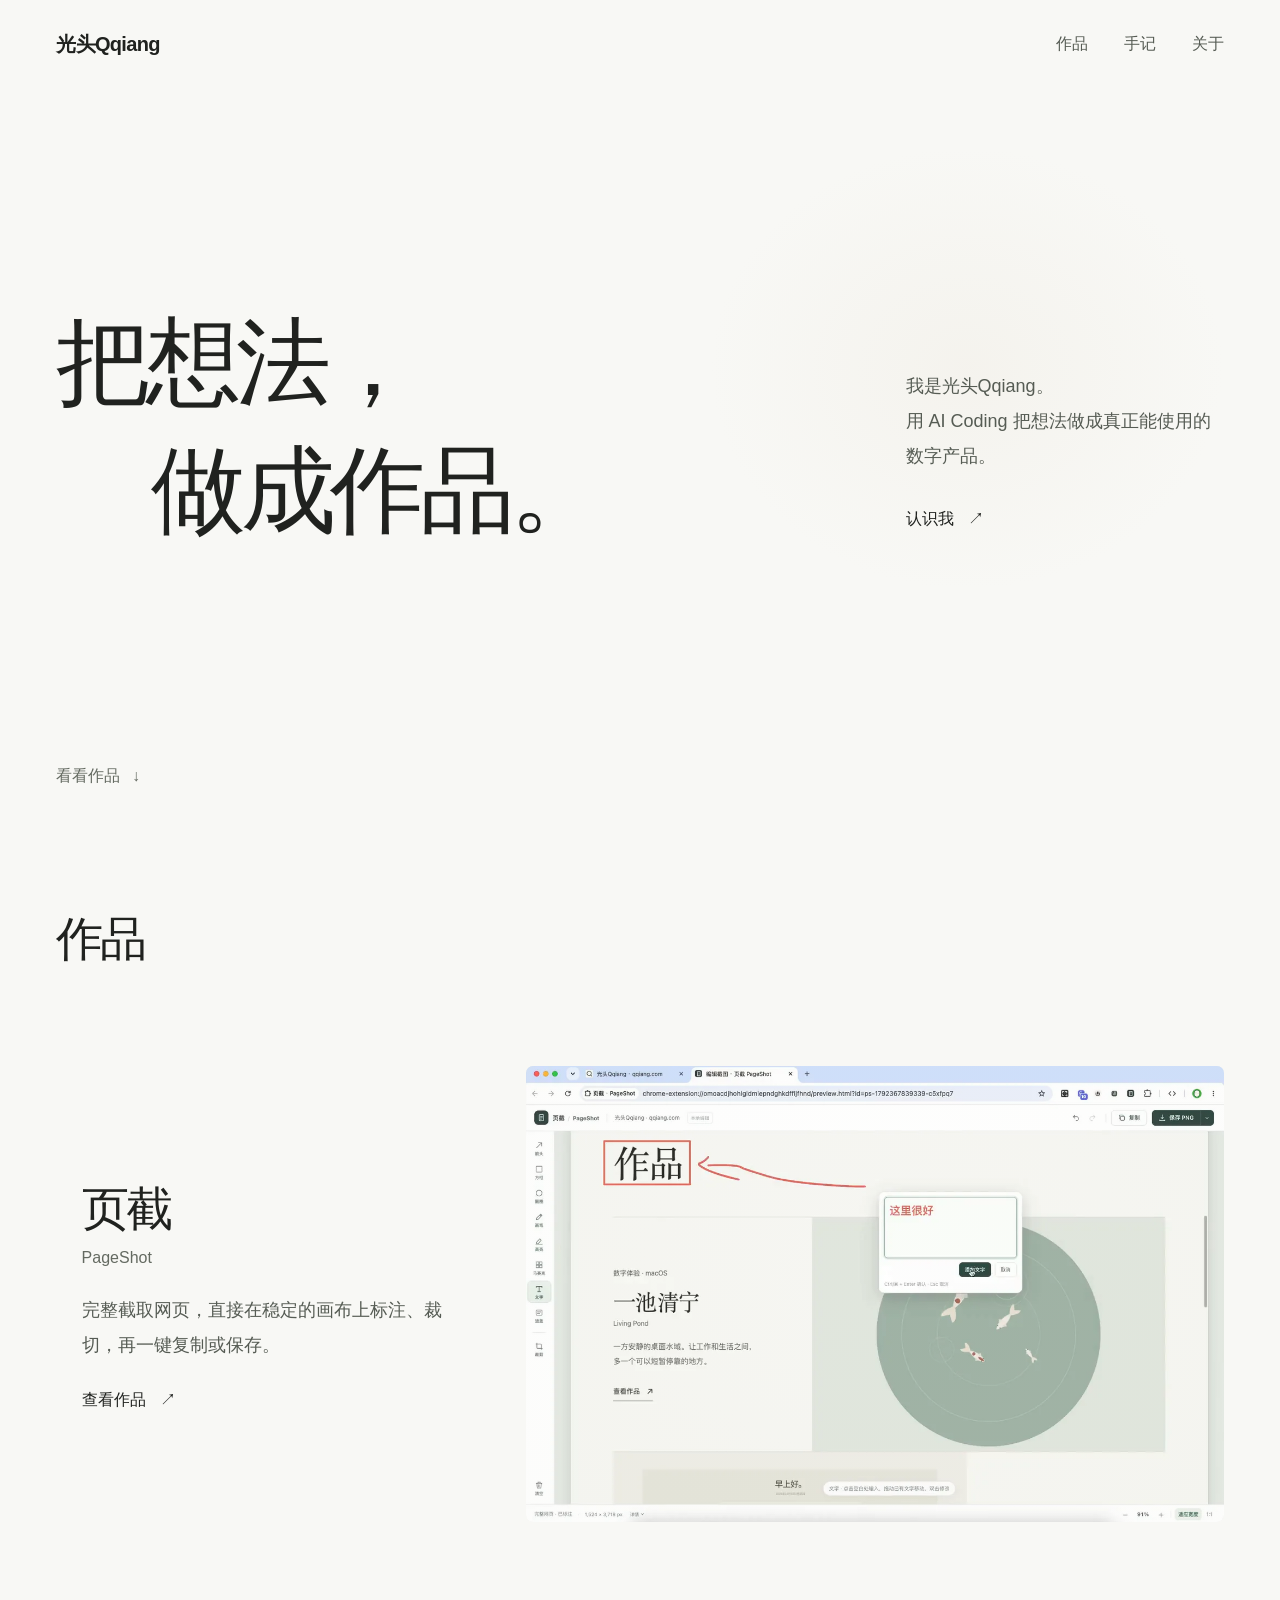
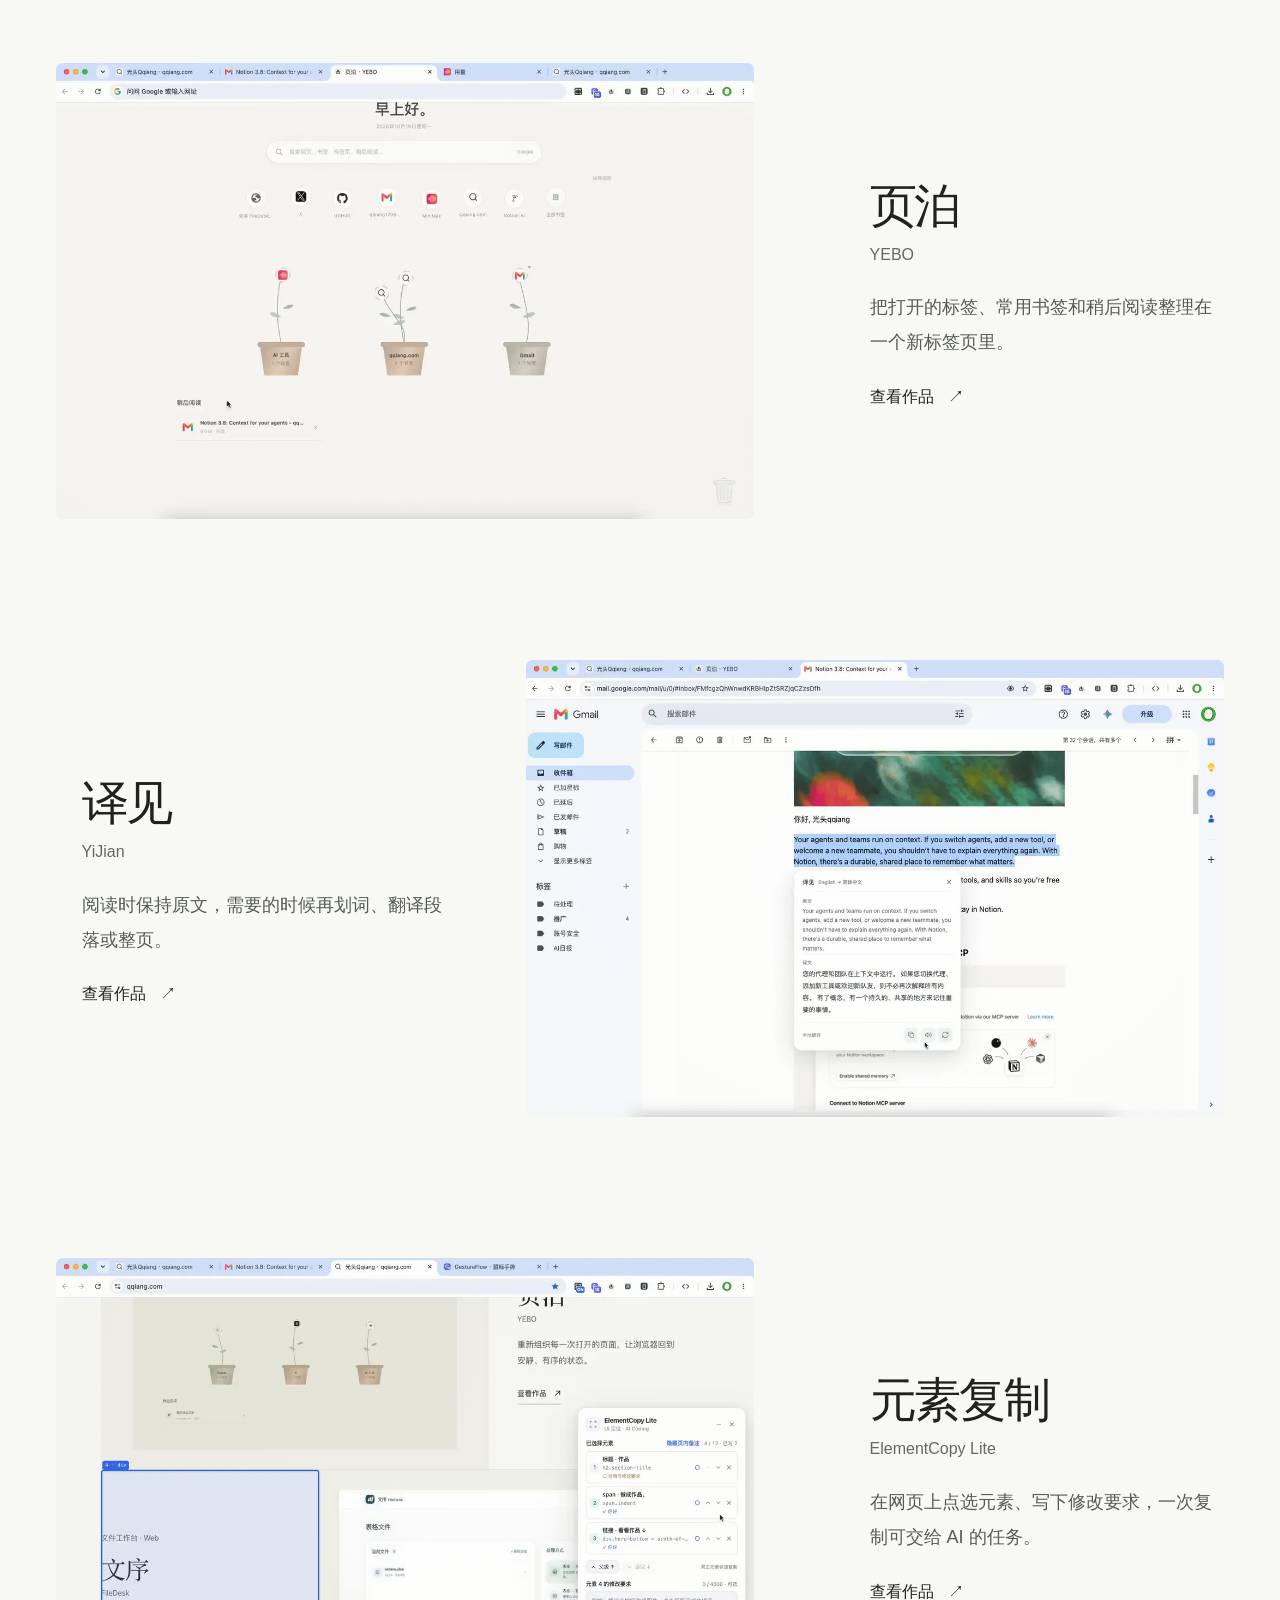
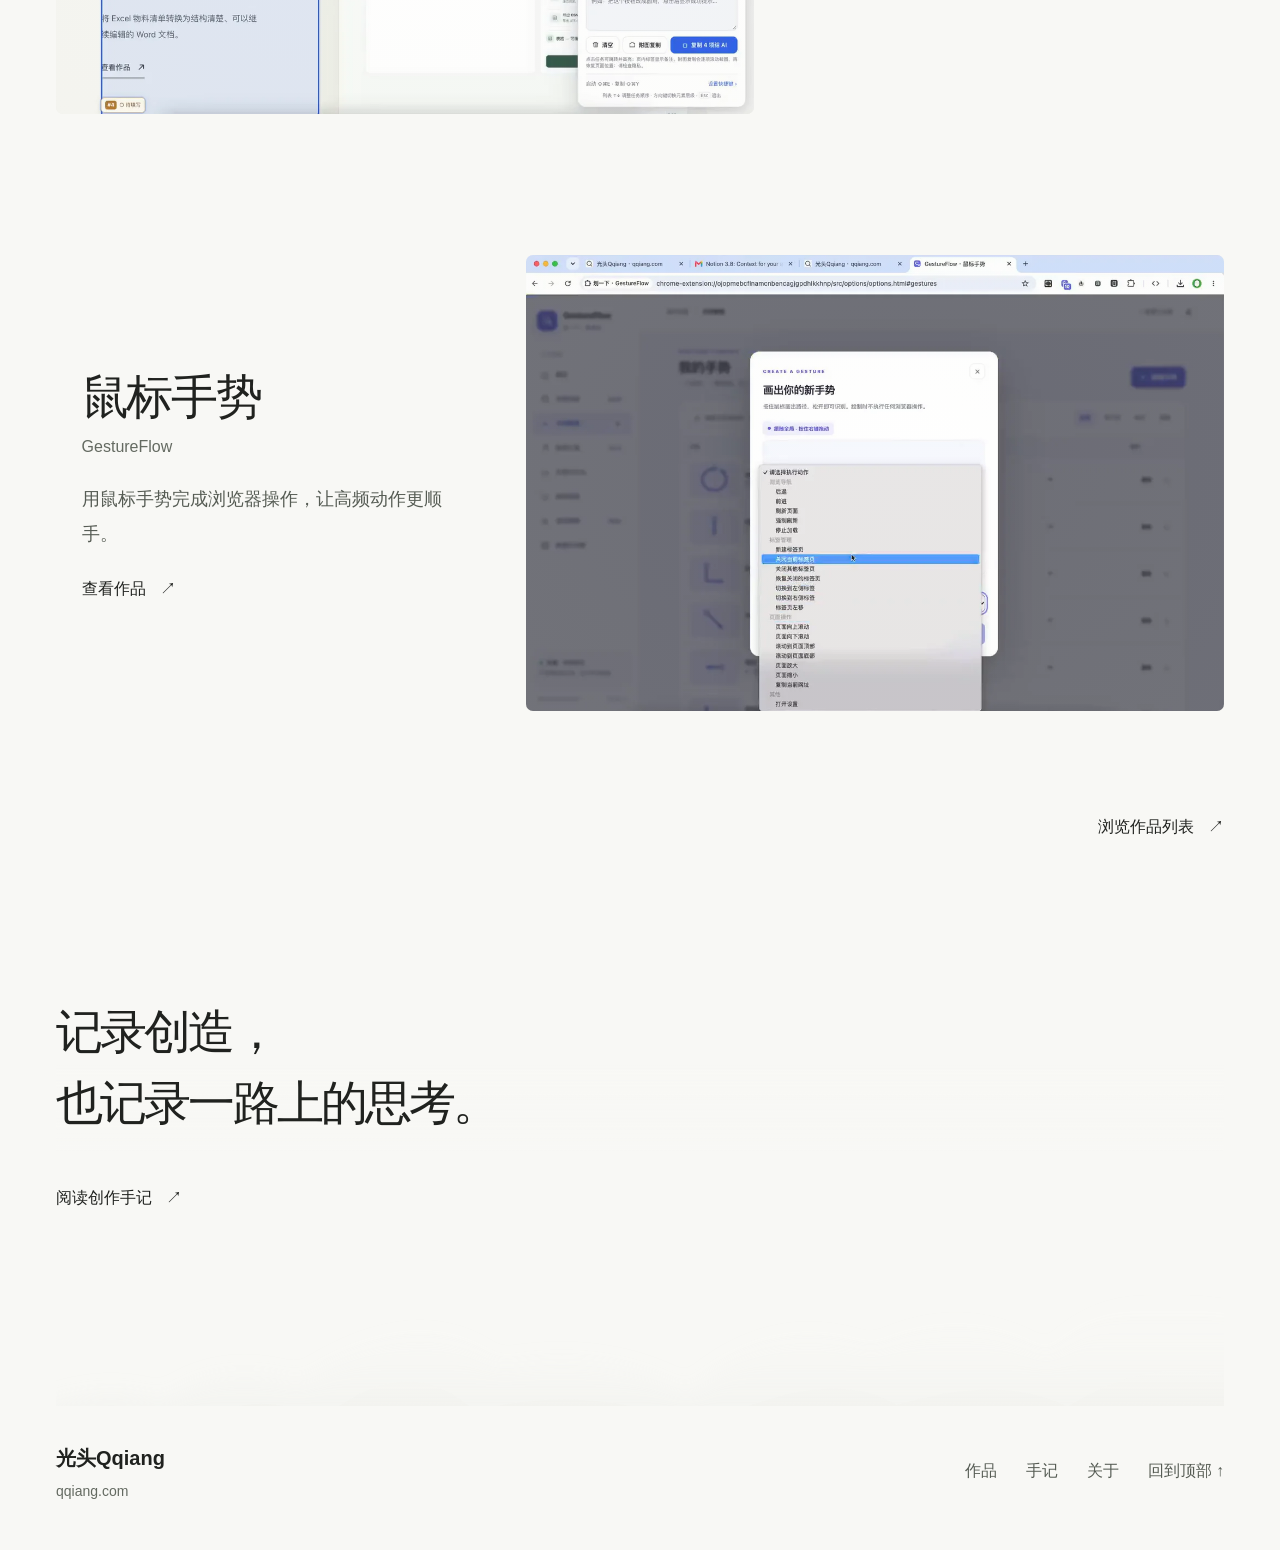
==== commit 6ddabcca: "V3.6: editorial work gallery, transparent avatar and quieter typography" ====
--- a/index.html
+++ b/index.html
@@ -5,7 +5,7 @@
   <meta name="viewport" content="width=device-width,initial-scale=1,viewport-fit=cover" />
   <meta name="color-scheme" content="light" />
   <meta name="theme-color" content="#f8f8f5" />
-  <meta name="qqiang-build" content="3.5.0-curated-real-works" />
+  <meta name="qqiang-build" content="3.6.0-editorial-art" />
   <meta name="description" content="光头Qqiang 的真实软件作品、操作演示与创作手记。" />
   <meta name="author" content="光头Qqiang" />
   <meta property="og:locale" content="zh_CN" />
@@ -751,6 +751,100 @@
   .about-links{gap:24px}
 }
 @media(prefers-reduced-motion:reduce){.works-film-row .works-preview img{transition:none}}
+
+/* V3.6 — editorial rhythm, no decorative dividing rules. */
+:root{--v36-air:clamp(66px,9vw,136px)}
+.site-head{border-bottom:0;height:88px}
+.nav a.active{box-shadow:none;color:var(--ink);font-weight:500}
+.mobile-nav{border-bottom:0;box-shadow:0 18px 35px #20221f0c}
+.text-link{border-bottom:0;padding-bottom:0;gap:14px}
+.text-link:hover{gap:18px}
+.hero{min-height:min(82svh,760px);padding-top:38px;padding-bottom:35px;background:radial-gradient(ellipse 22% 30% at 78% 38%,#e9e2d53d,transparent 100%)}
+.hero-body{grid-template-columns:minmax(0,1.65fr) minmax(270px,.68fr);gap:clamp(40px,6vw,95px)}
+.hero-aside{max-width:390px}
+.hero-title{letter-spacing:-.055em}
+.hero-bottom a{color:var(--muted)}
+.home-curation{padding-top:clamp(45px,6vw,85px)}
+.home-curation>.section-title{margin:0 0 clamp(55px,7vw,100px)}
+.curated-list{display:flex;flex-direction:column;gap:clamp(85px,11vw,150px)}
+.curated-item{display:grid;grid-template-columns:minmax(0,.72fr) minmax(0,1.28fr);align-items:center;gap:clamp(34px,6vw,96px);min-width:0}
+.curated-item.is-flipped{grid-template-columns:minmax(0,1.28fr) minmax(0,.72fr)}
+.curated-item.is-flipped .curated-copy{order:2}
+.curated-item.is-flipped .curated-image{order:1}
+.curated-copy{display:flex;flex-direction:column;align-items:flex-start;justify-content:center;min-width:0;padding-left:clamp(0px,2vw,32px)}
+.curated-item.is-flipped .curated-copy{padding-left:clamp(5px,3vw,45px)}
+.curated-copy h3{font:400 var(--type-section)/1.42 var(--display);letter-spacing:-.045em;margin:0 0 2px;color:var(--ink)}
+.curated-en{font:400 var(--type-ui)/1.65 var(--text);color:var(--muted)}
+.curated-copy p{font:400 var(--type-reading)/var(--type-reading-leading) var(--text);color:var(--secondary);max-width:360px;margin:22px 0 24px}
+.curated-link{font:400 var(--type-ui)/1.6 var(--text);display:inline-flex;align-items:center;gap:14px;color:var(--ink);transition:gap .2s ease}
+.curated-link:hover{gap:21px}
+.curated-image{display:block;aspect-ratio:1.53;overflow:hidden;isolation:isolate;border-radius:7px;background:#f1f2ee;min-width:0;position:relative}
+.curated-image::before{content:'';pointer-events:none;position:absolute;inset:0;background:radial-gradient(ellipse 85% 95% at 52% 46%,#f7f7f20e,#dedfd01c);z-index:1}
+.curated-image img{display:block;width:100%;height:100%;object-fit:cover;transform:scale(1);transition:transform .65s cubic-bezier(.2,.7,.1,1)}
+.curated-image:hover img{transform:scale(1.018)}
+.curation-bottom{display:flex;justify-content:flex-end;padding-top:clamp(72px,8vw,118px)}
+.closing{position:relative;margin-top:30px;padding:clamp(95px,10vw,145px) 0 clamp(140px,15vw,200px);border-top:0;isolation:isolate;overflow:hidden}
+.closing::before{content:'';position:absolute;left:-4%;right:-4%;bottom:-13%;height:78%;background:linear-gradient(0deg,#f8f8f500 77%,#f8f8f5 98%),url('assets/art/mist-landscape.svg') bottom / 100% auto no-repeat;z-index:-1;opacity:.54;pointer-events:none}
+.closing h2{font-size:var(--type-section)}
+.site-footer{border-top:0;padding:34px 0 46px}
+/* Inner pages: separation by breathing room, not rules */
+.works-list,.works-film-list,.notes-list,.article-head,.about-block,.about-refined,.case-next,.case-textblock,.case-meta,.detail-demo{border-top:0;border-bottom:0}
+.works-film-row,.notes-row{border-bottom:0}
+.works-film-list{margin-top:15px}
+.works-film-row{padding:clamp(32px,4vw,52px) 0;min-height:0}
+.works-film-row .works-preview{border-radius:5px}
+.notes-row{padding:30px 0;min-height:150px}
+.article-head{padding-bottom:40px}
+.case-next{margin-top:55px}
+.case-next .back-all{border-bottom:0;padding-bottom:0}
+.film-github{border-bottom:0}
+/* About — the mark floats on paper, without square/panel treatment */
+.about-page{position:relative;isolation:isolate;overflow:hidden}
+.about-page:after{content:'';position:absolute;right:0;left:0;bottom:0;height:23vw;max-height:350px;background:url('assets/art/mist-landscape.svg') bottom/100% auto no-repeat;opacity:.22;mask-image:linear-gradient(to bottom,transparent,#000);z-index:-1;pointer-events:none}
+.about-refined{display:grid;grid-template-columns:minmax(0,.95fr) minmax(0,1.2fr);gap:clamp(55px,9vw,145px);padding:clamp(70px,11vw,140px) 0 clamp(150px,16vw,230px);align-items:start}
+.about-side{gap:clamp(62px,7vw,95px);align-items:flex-start}
+.about-avatar-frame{width:min(100%,305px);height:auto;aspect-ratio:1/1;background:transparent;overflow:visible;position:relative;isolation:isolate}
+.about-avatar-frame:before{content:'';position:absolute;inset:-5%;border-radius:50%;background:radial-gradient(circle at 52% 48%,#f6eedf94 0%,#f1e8d34d 39%,transparent 72%);z-index:-1}
+.about-avatar-illustration{width:100%;height:100%}
+.about-refined .about-big{font-size:clamp(46px,4.7vw,73px);line-height:1.44;letter-spacing:-.05em}
+.about-refined .about-body{padding-top:clamp(10px,2.5vw,35px)}
+.about-refined .about-body p{max-width:710px;margin-bottom:30px}
+.about-links{gap:35px;margin-top:40px}
+/* Keep heading/body hierarchy stable on smaller screens */
+@media(max-width:850px){
+ .hero{min-height:72svh}
+ .curated-item,.curated-item.is-flipped{grid-template-columns:minmax(0,.86fr) minmax(0,1.14fr);gap:28px}
+ .curated-copy,.curated-item.is-flipped .curated-copy{padding-left:0}
+ .curated-copy p{margin:14px 0 20px}
+ .about-refined{grid-template-columns:minmax(0,.85fr) minmax(0,1.15fr);gap:40px}
+}
+@media(max-width:750px){
+ .site-head{height:66px}
+ .hero{min-height:calc(82svh - 66px);padding-top:52px;padding-bottom:33px}
+ .hero-body{grid-template-columns:1fr;gap:44px}
+ .hero-title{font-size:var(--type-page)}
+ .home-curation{padding-top:40px}
+ .home-curation>.section-title{margin-bottom:33px}
+ .curated-list{gap:70px}
+ .curated-item,.curated-item.is-flipped{display:flex;flex-direction:column;align-items:stretch;gap:18px}
+ .curated-item .curated-image,.curated-item.is-flipped .curated-image{order:0;width:100%;aspect-ratio:1.53}
+ .curated-item .curated-copy,.curated-item.is-flipped .curated-copy{order:1;padding:0 2px}
+ .curated-copy h3{font-size:var(--type-h3)}
+ .curated-copy p{font-size:var(--type-reading);line-height:var(--type-reading-leading);margin:9px 0 13px;max-width:100%}
+ .curation-bottom{padding-top:63px;justify-content:flex-start}
+ .closing{margin-top:0;padding:95px 0 125px}
+ .closing::before{height:44%;bottom:0;opacity:.40}
+ .works-film-list{margin-top:0}
+ .about-refined{grid-template-columns:1fr;gap:55px;padding:54px 0 145px}
+ .about-side{flex-direction:row;align-items:center;gap:clamp(17px,4vw,34px)}
+ .about-avatar-frame{width:clamp(130px,34vw,190px);flex:none}
+ .about-refined .about-big{font-size:var(--type-subhead);line-height:1.6}
+ .about-refined .about-body{padding:0}
+ .about-refined .about-body p{margin-bottom:25px}
+ .about-page:after{height:38vw;opacity:.25}
+}
+@media(max-width:390px){.about-side{gap:14px}.about-avatar-frame{width:128px}.about-refined .about-big{font-size:clamp(28px,8.1vw,34px)}}
+@media(prefers-reduced-motion:reduce){.curated-image img,.curated-link{transition:none}}
 </style>
 </head>
 <body>
@@ -841,8 +935,12 @@
     }
     function header(active){return `<header class="site-head"><a class="brand" href="#/" aria-label="回到首页">光头<span class="brand-qiang">Qqiang</span></a><nav class="nav" aria-label="主导航">${navItems.map(([cn,key])=>`<a href="${link(key)}" class="${key===active?'active':''}">${cn}</a>`).join('')}</nav><button id="menu-toggle" class="menu-btn" aria-expanded="false" aria-label="打开菜单">菜单 <span aria-hidden="true">☰</span></button></header>`}
     const footer=()=>`<footer class="site-footer wrap"><div><div class="name">光头Qqiang</div><div class="foot-domain">qqiang.com</div></div><div class="foot-right"><a href="#/works">作品</a><a href="#/journal">手记</a><a href="#/about">关于</a><button type="button" class="foot-top" data-to-top>回到顶部 ↑</button></div></footer>`;
-    const featured=(p,idx)=>`<article class="feature fade-in ${idx%2===1?'reverse':''}"><div class="feature-copy"><div class="feature-main"><div class="feature-category">${p.type}</div><h3 class="feature-title">${p.name}</h3><div class="feature-en">${p.en}</div><p class="feature-description">${p.desc}</p></div><div class="feature-bottom"><a href="#/work/${p.slug}" aria-label="了解${p.name}">查看作品 <span class="arrow" aria-hidden="true">↗</span></a></div></div><a class="stage-cover-link" href="#/work/${p.slug}" aria-label="查看${p.name}的作品详情">${stage(p)}</a></article>`;
-    function home(){return `<main class="page"><section class="hero wrap"><div class="hero-body"><h1 class="hero-title">把想法，<span class="indent">做成作品。</span></h1><div class="hero-aside"><p>我是光头Qqiang。<br>用 AI Coding 把想法做成真正能使用的数字产品。</p><a class="text-link" href="#/about">认识我 <span aria-hidden="true">↗</span></a></div></div><div class="hero-bottom"><a href="#/works" data-scroll-works>看看作品 <span aria-hidden="true">↓</span></a></div></section><div class="wrap"><section class="intro fade-in" id="selected-work"><h2 class="section-title">作品</h2></section>${['pageshot','yebo','yijian'].map((slug,idx)=>featured(projects.find(p=>p.slug===slug),idx)).join('')}<div class="work-more fade-in"><a class="text-link" href="#/works">查看作品 <span aria-hidden="true">↗</span></a></div><section class="closing fade-in"><h2>记录创造，<br>也记录一路上的思考。</h2><div class="closing-bottom"><a class="text-link" href="#/journal">阅读创作手记 <span aria-hidden="true">↗</span></a></div></section></div></main>`}
+    // V3.6: works are arranged like an editorial exhibition; real recording posters only.
+    const featured=(p,idx)=>`<article class="curated-item ${idx%2===1?'is-flipped':''}">
+      <div class="curated-copy"><h3>${p.name}</h3><div class="curated-en">${p.en}</div><p>${p.desc}</p><a class="curated-link" href="#/work/${p.slug}">查看作品 <span aria-hidden="true">↗</span></a></div>
+      <a class="curated-image" href="#/work/${p.slug}" aria-label="观看${p.name}的真实操作"><img src="${displayPosters[p.slug]}" alt="${p.name}真实操作视频画面" loading="eager" decoding="async"></a>
+    </article>`;
+    function home(){return `<main class="page"><section class="hero wrap"><div class="hero-body"><h1 class="hero-title">把想法，<span class="indent">做成作品。</span></h1><div class="hero-aside"><p>我是光头Qqiang。<br>用 AI Coding 把想法做成真正能使用的数字产品。</p><a class="text-link" href="#/about">认识我 <span aria-hidden="true">↗</span></a></div></div><div class="hero-bottom"><a href="#/works" data-scroll-works>看看作品 <span aria-hidden="true">↓</span></a></div></section><section class="home-curation wrap" id="selected-work"><h2 class="section-title">作品</h2><div class="curated-list">${['pageshot','yebo','yijian','elementcopy','gestureflow'].map((slug,idx)=>featured(projects.find(p=>p.slug===slug),idx)).join('')}</div><div class="curation-bottom"><a class="curated-link" href="#/works">浏览作品列表 <span aria-hidden="true">↗</span></a></div></section><section class="closing wrap"><h2>记录创造，<br>也记录一路上的思考。</h2><a class="curated-link" href="#/journal">阅读创作手记 <span aria-hidden="true">↗</span></a></section></main>`}
     function innerIntro(n,label,title,desc){return `<section class="inner-intro wrap"><h1>${title}</h1>${desc?`<p class="subline">${desc}</p>`:``}</section>`}
     function works(){return `<main class="page">${innerIntro('','','作品','')}<section class="wrap"><p class="works-intro">这些工具来自日常使用中遇到的小问题。点开一件作品，就能看见它真正的操作过程。</p><div class="works-list works-film-list">${workRows()}</div></section></main>`}
     function workRows(){return projects.map(p=>`<a class="works-row works-film-row" href="#/work/${p.slug}" aria-label="观看${p.name}真实操作视频"><span class="works-preview"><img src="${displayPosters[p.slug]}" alt="${p.name}真实操作录像画面" loading="lazy"></span><span class="works-description"><span class="wcn">${p.name} <span class="work-en-inline">${p.en}</span></span><span class="wcopy">${p.desc}</span><span class="wcategory">${p.type}</span></span><span class="wgo" aria-hidden="true">↗</span></a>`).join('')}
@@ -1109,7 +1207,7 @@
     }
     function journal(){return `<main class="page">${innerIntro('03','JOURNAL','手记','')}<section class="wrap"><div class="notes-list">${entries.map(e=>`<a class="notes-row" href="#/journal/${e.slug}"><div class="date">${e.date.replaceAll(' / ','.')}</div><div><h2>${e.title}</h2><div class="note-desc">${e.desc}</div></div><div class="narrow" aria-hidden="true">↗</div></a>`).join('')}</div></section></main>`}
     function article(e){return `<main class="page wrap"><article class="article-wrap"><a href="#/journal" class="case-back">← 返回手记</a><div class="article-head"><div class="article-date">${e.date.replaceAll(' / ','.')}</div><h1>${e.title.replace('，','，<br class="article-title-break">')}</h1></div><div class="article-body">${e.paragraphs.map(p=>`<p>${p}</p>`).join('')}<div style="padding-top:40px"><a class="text-link" href="#/journal">查看全部手记 <span aria-hidden="true">↗</span></a></div></div></article></main>`}
-    function about(){return `<main class="page">${innerIntro('','','关于','')}<div class="wrap"><section class="about-block about-refined"><div class="about-side"><div class="about-avatar-frame"><svg class="about-avatar-illustration" viewBox="0 0 500 500" role="img" aria-label="光头Qqiang 极简手绘头像，两颗黑色圆点眼睛和米白色椭圆脸庞">
+    function about(){return `<main class="page about-page"><div class="wrap"><section class="about-block about-refined"><div class="about-side"><div class="about-avatar-frame"><svg class="about-avatar-illustration" viewBox="0 0 500 500" role="img" aria-label="光头Qqiang 极简手绘头像，两颗黑色圆点眼睛和米白色椭圆脸庞">
     <path d="M251 69 C346 69 403 147 401 234 C401 328 347 431 248 431 C140 431 101 350 101 265 C99 155 147 69 251 69 Z" fill="#fffcf2" stroke="#142a3a" stroke-width="18" stroke-linejoin="round"/>
     <circle cx="195" cy="218" r="13" fill="#142a3a"/><circle cx="310" cy="234" r="13" fill="#142a3a"/>
   </svg></div><h2 class="about-big">让想法，<br>真正发生。</h2></div><div class="about-body"><p>我是光头Qqiang，一名独立创造者。过去，我习惯从产品的角度观察问题、整理需求和设计体验；现在借助 AI Coding，我也能把脑海里的想法一步步做成真正可以运行、可以使用的软件。</p><p>我喜欢做小而有用的工具，也喜欢那些让数字生活变得轻松一点的体验。做页截，是想让截图和标注更顺手；做译见，是希望翻译只在需要时出现；做页泊，则是想让越来越多的浏览器标签重新变得有序。</p><p>对我来说，完成一个功能不是终点。我更在意它有没有解决真实的问题、第一次使用是否清楚、一次操作是否足够自然。我会不断试用、修改和删减，直到这些细节能够彼此协调。</p><p>这里存放我做出来的作品，也记录从想法到产品的过程。如果你也喜欢设计、创造，或只是想把一个点子变成现实，欢迎一起交流。</p><div class="about-links"><a class="text-link" href="#/works">看看作品 <span aria-hidden="true">↗</span></a><a class="text-link" href="https://github.com/Qqiang2738" target="_blank" rel="noopener noreferrer">GitHub <span aria-hidden="true">↗</span></a></div></div></section></div></main>`}
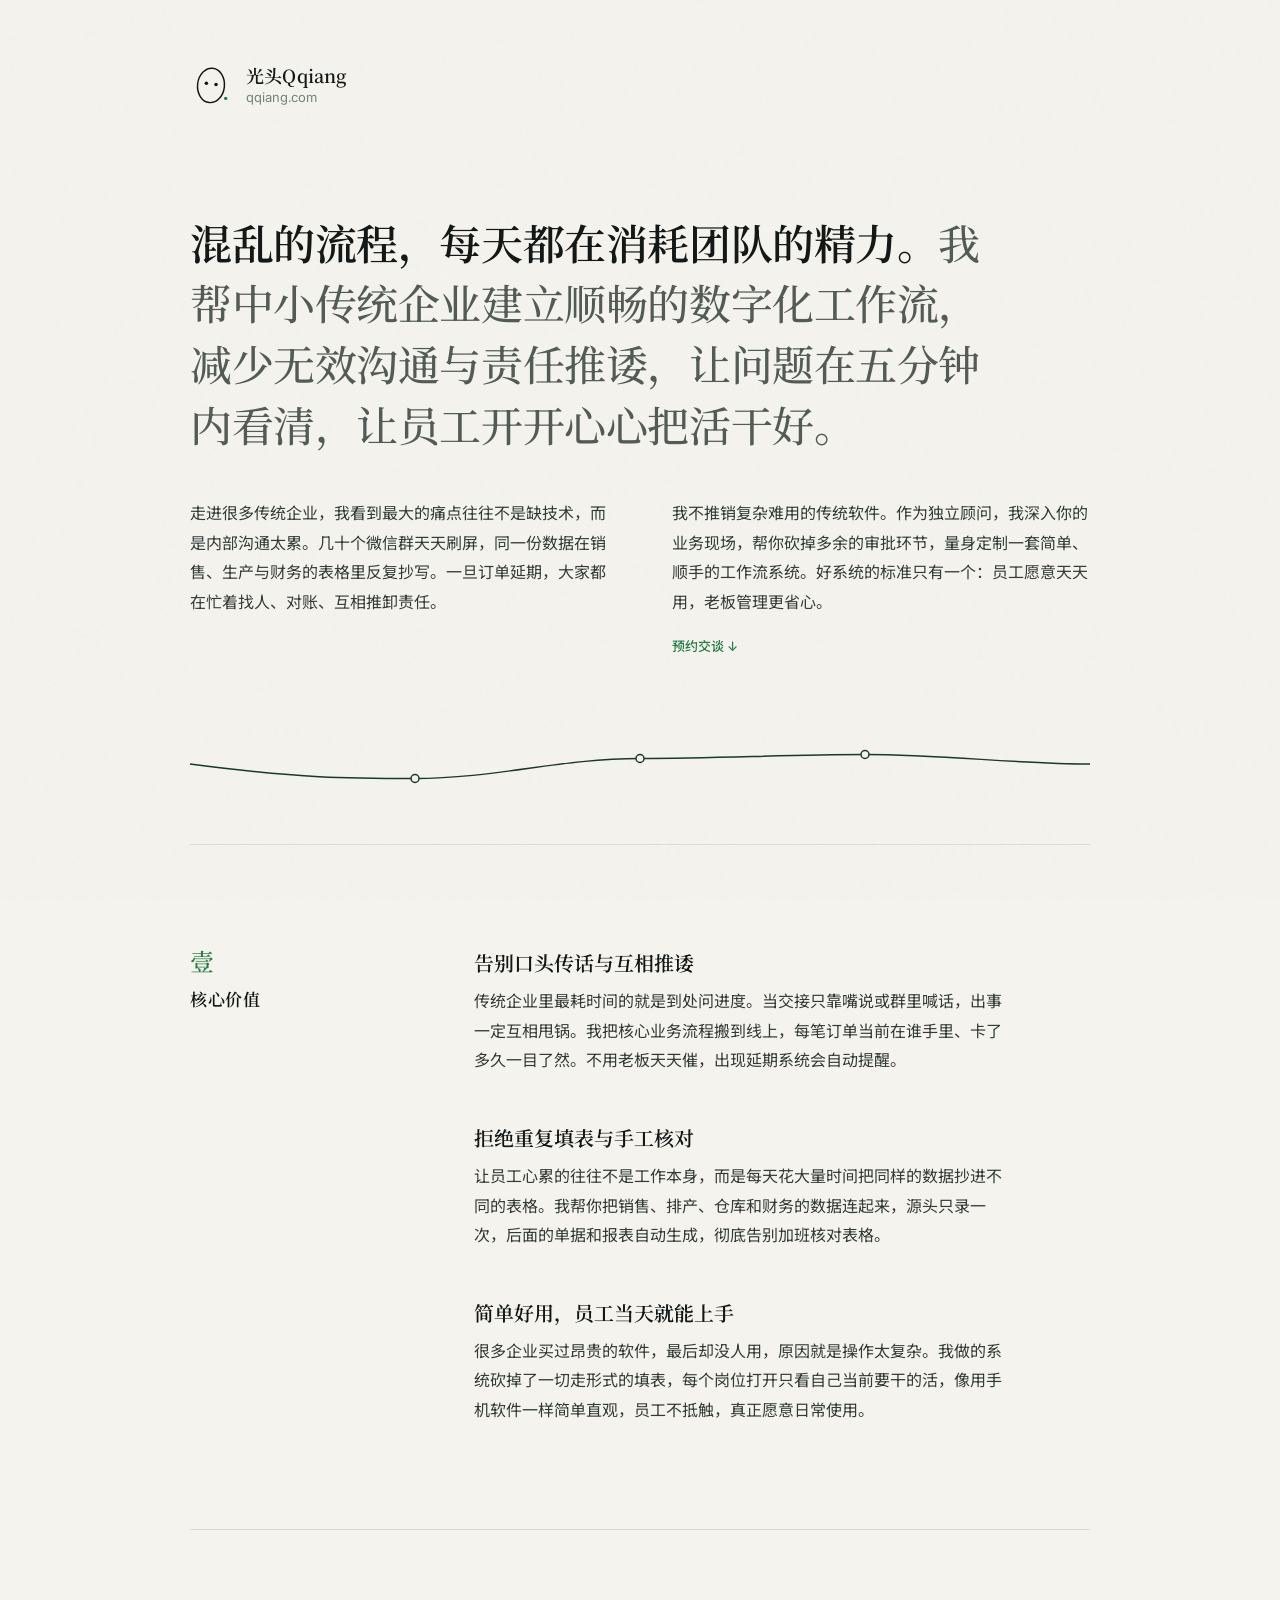
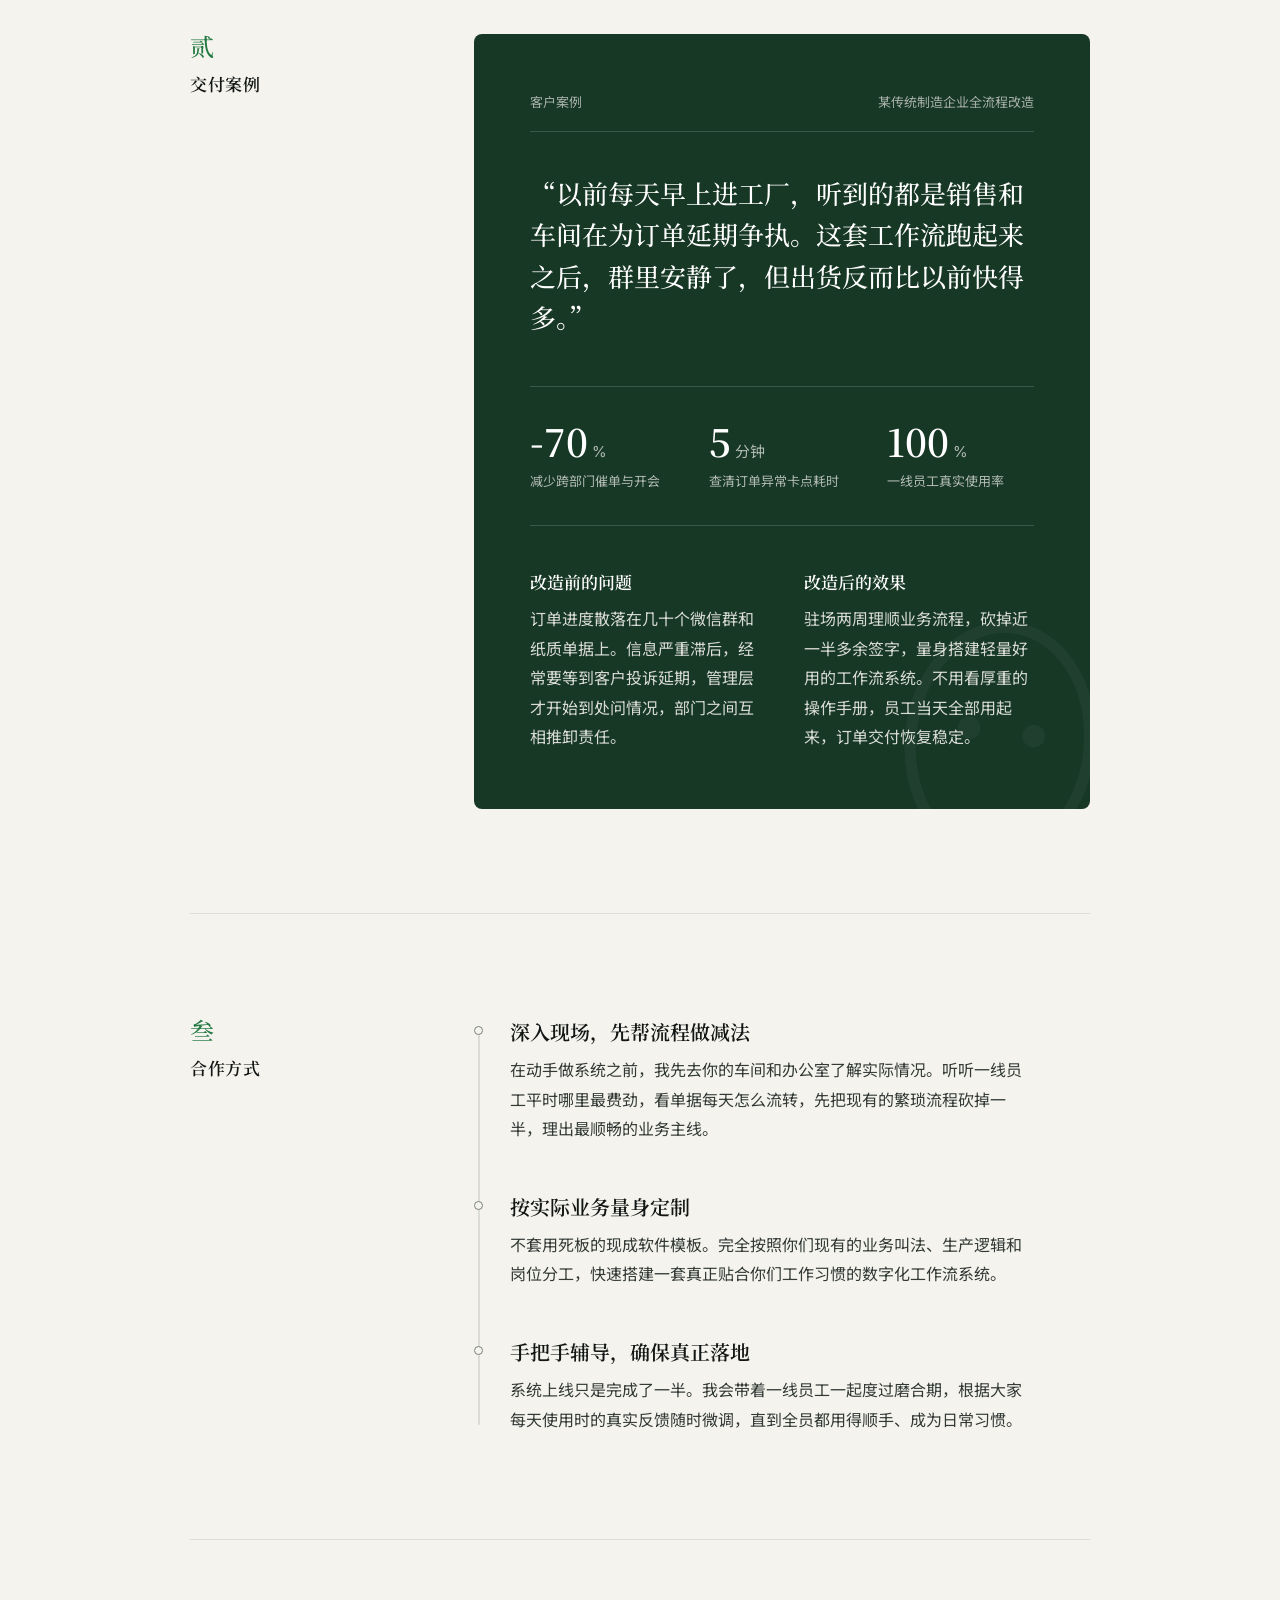
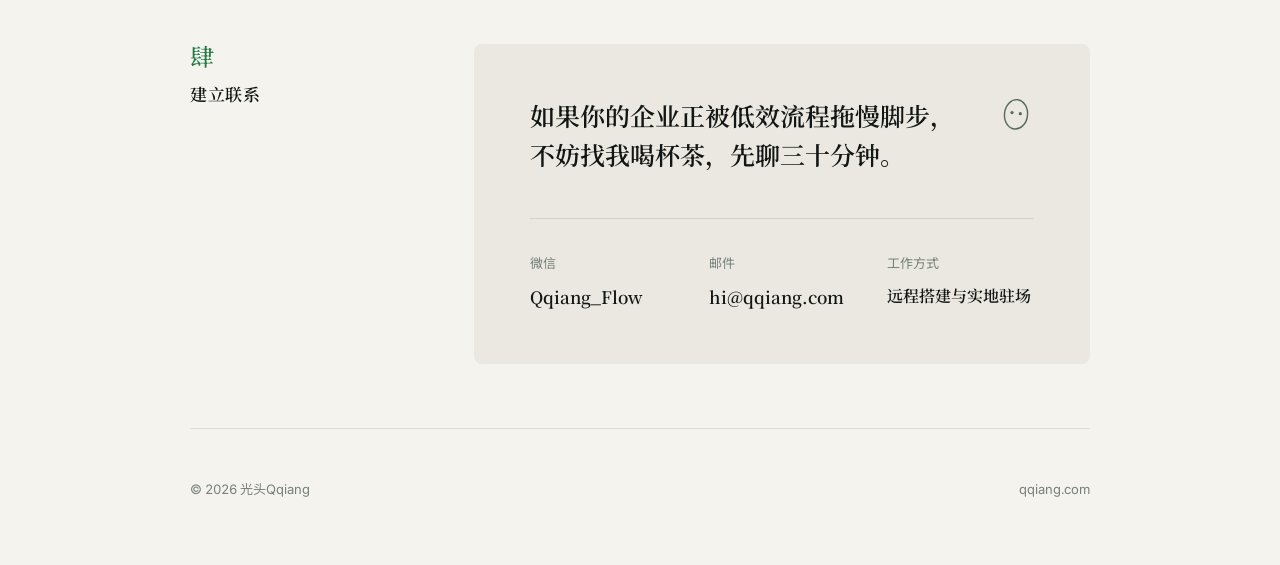
==== commit 9ad89f89: "Deploy new Qqiang OPC workflow digitization homepage" ====
--- a/index.html
+++ b/index.html
@@ -1,1242 +1,865 @@
-<!doctype html>
+<!DOCTYPE html>
 <html lang="zh-CN">
 <head>
-  <meta charset="utf-8" />
-  <meta name="viewport" content="width=device-width,initial-scale=1,viewport-fit=cover" />
-  <meta name="color-scheme" content="light" />
-  <meta name="theme-color" content="#f8f8f5" />
-  <meta name="qqiang-build" content="3.6.0-editorial-art" />
-  <meta name="description" content="光头Qqiang 的真实软件作品、操作演示与创作手记。" />
-  <meta name="author" content="光头Qqiang" />
-  <meta property="og:locale" content="zh_CN" />
-  <meta property="og:type" content="website" />
-  <meta property="og:title" content="光头Qqiang · 作品与手记" />
-  <meta property="og:description" content="从实际使用出发，看看光头Qqiang 开发的浏览器工具如何工作。" />
-  <meta property="og:url" content="https://qqiang.com/" />
-  <meta name="twitter:card" content="summary" />
-  <link rel="icon" type="image/svg+xml" href="data:image/svg+xml,%3Csvg xmlns='http://www.w3.org/2000/svg' viewBox='0 0 64 64'%3E%3Crect width='64' height='64' rx='9' fill='%23f8f8f5'/%3E%3Ccircle cx='30' cy='29' r='19' fill='none' stroke='%2320221f' stroke-width='4'/%3E%3Cpath d='M42 42l11 11' fill='none' stroke='%2320221f' stroke-width='4' stroke-linecap='square'/%3E%3C/svg%3E" />
-  <title>光头Qqiang · 作品与手记</title>
-  <style>
-/* 光头Qqiang · V3.1 — FileDesk continuous product use demonstration */
-:root {
-  --paper:#f8f8f5;
-  --ink:#20221f;
-  --secondary:#565c54;
-  --muted:#646a61;
-  --line:#d9dcd4;
-  --display:"Songti SC","STSong","Noto Serif CJK SC",serif;
-  --text:-apple-system,BlinkMacSystemFont,"PingFang SC","Noto Sans CJK SC","Microsoft YaHei",sans-serif;
-  --max-page:1320px;
-  --page:min(var(--max-page),calc(100% - 112px));
-  --type-caption:14px;
-  --type-ui:16px;
-  --type-body:18px;
-  --type-lead:20px;
-  --type-subhead:28px;
-  --type-h3:32px;
-  --type-section:clamp(38px,3.7vw,54px);
-  --type-page:clamp(56px,6.2vw,88px);
-  --type-hero:clamp(64px,7.4vw,108px);
-  --font-body:var(--type-body);
-  --font-ui:var(--type-ui);
-  --font-note:var(--type-caption);
-  --font-lead:var(--type-lead);
-  --font-section:var(--type-section);
-  --font-page:var(--type-page);
-}
-*,*::before,*::after{box-sizing:border-box}
-html{scroll-behavior:smooth}
-body{margin:0;background:var(--paper);color:var(--ink);font:400 var(--font-body)/1.8 var(--text);-webkit-font-smoothing:antialiased;text-rendering:optimizeLegibility}
-button,input{font:inherit}button{cursor:pointer}button,a{-webkit-tap-highlight-color:transparent}a{color:inherit;text-decoration:none}
-a:focus-visible,button:focus-visible{outline:2px solid #617a62;outline-offset:5px}::selection{background:#d1decf;color:var(--ink)}
-.wrap{width:var(--page);margin-inline:auto}.page{min-height:calc(100vh - 78px)}
-.serif{font-family:var(--display);font-weight:400}.muted{color:var(--muted)}
-.caps{font:500 var(--font-note)/1.6 var(--text);letter-spacing:.01em}
-.fade-in{opacity:0;transform:translateY(13px);transition:opacity .65s ease,transform .65s ease}.fade-in.visible{opacity:1;transform:none}
-.arrow{font:400 var(--type-lead)/1 var(--text)}
-.text-link{display:inline-flex;align-items:center;justify-content:space-between;gap:27px;border-bottom:1px solid currentColor;padding-bottom:7px;font-size:var(--font-ui);line-height:1.5;transition:gap .25s}.text-link:hover{gap:35px}
-/* persistent navigation */
-.site-head{height:78px;position:relative;z-index:9;display:flex;align-items:center;justify-content:space-between;width:var(--page);margin:auto;border-bottom:1px solid var(--line)}
-.brand{font-size:var(--type-lead);font-weight:600;letter-spacing:-.025em;line-height:1;white-space:nowrap}.brand-qiang{letter-spacing:-.035em}
-.nav{display:flex;gap:36px;align-items:center}.nav a{color:var(--secondary);font-size:var(--font-ui);line-height:1.5;transition:color .2s}.nav a.active,.nav a:hover{color:var(--ink)}.nav a.active{box-shadow:0 1px var(--ink)}
-.menu-btn{display:none;background:none;border:0;font-size:var(--font-ui);color:var(--ink);padding:8px 0}.mobile-nav{display:none}
-/* Home: one meaningful headline, one clear introduction */
-.hero{min-height:calc(93svh - 78px);display:flex;flex-direction:column;justify-content:center;padding-top:64px;padding-bottom:54px}
-.hero-body{display:grid;grid-template-columns:minmax(0,1.7fr) minmax(240px,.55fr);gap:5vw;align-items:end;margin:auto 0}
-.hero-title{font:400 var(--type-hero)/1.35 var(--display);letter-spacing:-.065em;margin:0;white-space:nowrap}.hero-title .indent{display:block;margin-left:1em}
-.hero-aside{padding-bottom:22px;max-width:330px}.hero-aside p{font-size:var(--type-body);line-height:2;margin:0 0 30px;color:var(--secondary)}
-.hero-bottom{padding-top:32px;display:flex;justify-content:flex-start}.hero-bottom a{font-size:var(--font-ui);color:var(--secondary);display:inline-flex;align-items:center;gap:12px}
-.intro{padding:96px 0 70px;display:grid;grid-template-columns:31% 1fr;gap:5%;border-top:1px solid var(--line)}
-.section-label{font-size:var(--font-ui);color:var(--secondary);line-height:1.6}.section-title{font:400 var(--font-section)/1.55 var(--display);letter-spacing:-.055em;margin:-7px 0 0}
-/* Featured work is editorial composition, not a tile dashboard */
-.feature{display:grid;grid-template-columns:36% 64%;align-items:stretch;min-height:560px;border-top:1px solid var(--line)}
-.feature.reverse{grid-template-columns:64% 36%}.feature.reverse .feature-copy{order:2;padding:68px 0 68px 13%}.feature.reverse .feature-stage{order:1}
-.feature-copy{display:flex;flex-direction:column;justify-content:center;padding:68px 13% 68px 0}
-.feature-number{font-size:var(--font-note);color:var(--muted);line-height:1.6}.feature-main{margin:34px 0 36px}.feature-category{font-size:var(--font-ui);color:var(--secondary)}
-.feature-title{font:400 var(--type-section)/1.45 var(--display);letter-spacing:-.045em;margin:13px 0 1px}
-.feature-en{font-size:var(--font-ui);color:var(--muted);line-height:1.7}
-.feature-description{font-size:var(--font-body);line-height:1.95;color:var(--secondary);max-width:355px;margin:25px 0 0}
-.feature-bottom a{display:inline-flex;align-items:center;gap:16px;border-bottom:1px solid var(--ink);font-size:var(--font-ui);padding-bottom:8px}
-.feature-bottom a:hover{gap:25px}
-.feature-stage{position:relative;overflow:hidden;min-height:560px;display:flex;align-items:center;justify-content:center;isolation:isolate}
-.feature-stage.pond,.case-stage.pond{background:#e7ece5}.feature-stage.yebo,.case-stage.yebo{background:#e8e9e4}.feature-stage.pageshot,.case-stage.pageshot{background:#eeeae2}.feature-stage.yijian,.case-stage.yijian{background:#e7eae8}.feature-stage.filedesk,.case-stage.filedesk{background:#eeeae3}
-.stage-note{position:absolute;bottom:22px;left:28px;z-index:4;font:400 var(--font-note)/1.5 var(--text);color:#4d564c;background:rgba(248,248,245,.7);padding:3px 6px}
-.pond-scene{width:min(78%,630px);aspect-ratio:1.1;position:relative;max-height:520px;display:grid;place-items:center}.pond-disc{width:85%;aspect-ratio:1;border-radius:50%;position:absolute;background:#a8bbae;box-shadow:inset 0 0 0 1px #9fb2a5;overflow:hidden}.pond-disc::before{content:"";position:absolute;inset:11%;border:1px solid #d9e2d9a8;border-radius:50%}.pond-disc::after{content:"";position:absolute;inset:27%;border:1px solid #cad6cba6;border-radius:50%}.pond-scene svg{width:96%;position:relative;z-index:2;overflow:visible}.fish{opacity:1}
-    .yebo-visual{width:78%;max-width:650px;aspect-ratio:1.17;position:relative;display:flex;align-items:center;justify-content:center}.browser-mock{width:100%;background:#fdfdf9;box-shadow:0 12px 35px #1d252010,0 0 0 1px #d5d7d0;aspect-ratio:1.45;padding:0 5%;display:flex;flex-direction:column}.browser-top{height:13%;border-bottom:1px solid #e5e6e1;display:flex;align-items:center;gap:6px}.browser-top i{width:5px;height:5px;border-radius:50%;background:#b8c0b5}.browser-word{margin:auto;font-size:var(--type-caption);letter-spacing:.12em;color:#8e948c}.browser-content{flex:1;display:flex;flex-direction:column;align-items:center;justify-content:center}.browser-greeting{font-family:var(--display);font-size:var(--type-page);letter-spacing:-.05em;color:#4c5a4e}.browser-search{height:37px;width:65%;border:1px solid #d6dbd2;margin-top:25px;display:flex;align-items:center;padding:0 14px;color:#adb2a9;font-size:var(--type-caption);justify-content:space-between}.browser-icons{display:flex;gap:16px;margin-top:26px}.browser-icons span{display:block;width:25px;height:25px;background:#e4e8e1;border-radius:6px}.browser-icons span:nth-child(2){background:#e8e3da}.browser-icons span:nth-child(3){background:#dfe4e6}.browser-icons span:nth-child(4){background:#e6e6df}.browser-icons span:nth-child(5){background:#e8e3df}.browser-floor{margin-bottom:17px;font-size:var(--type-caption);letter-spacing:.06em;color:#a1a69f;text-align:center}
-    .pageshot-visual{width:76%;max-width:620px;aspect-ratio:1.15;position:relative;display:grid;place-items:center}.shot-paper{width:84%;aspect-ratio:1.09;background:#fbfaf7;border:1px solid #d7d3cc;position:relative;padding:9%;transform:rotate(-3deg)}.shot-title{width:60%;height:10%;background:#d5d6cf;margin-bottom:9%}.shot-line{height:3px;background:#d9d9d2;margin-bottom:5%;width:84%}.shot-line:nth-child(3){width:92%}.shot-line:nth-child(4){width:57%}.shot-photo{height:42%;background:#e3e7dc;margin-top:9%;display:flex;align-items:center;justify-content:center;position:relative}.shot-photo:before{content:"";width:46%;height:63%;border:1px solid #a8b5a4;border-radius:60% 60% 40% 40%;transform:rotate(-23deg)}.shot-select{position:absolute;border:1px solid #ab6751;top:17%;left:26%;width:56%;height:62%;transform:rotate(2deg)}.shot-select::before,.shot-select::after{content:"";position:absolute;width:5px;height:5px;background:#ab6751}.shot-select::before{left:-3px;top:-3px}.shot-select::after{right:-3px;bottom:-3px}.shot-caption{position:absolute;right:-7%;bottom:13%;font:400 var(--type-caption) var(--display);writing-mode:vertical-rl;color:#70665b;letter-spacing:.2em}
-    .translate-visual{width:78%;max-width:640px;position:relative;display:grid;grid-template-columns:1fr 1fr;border-top:1px solid #b9c3b9;border-bottom:1px solid #b9c3b9;align-self:center}.trans-col{padding:65px 30px 80px}.trans-col+ .trans-col{border-left:1px solid #b9c3b9}.trans-word{font:400 var(--type-lead)/1.5 var(--display);letter-spacing:-.06em;margin:30px 0 22px}.trans-en{font:400 var(--type-lead)/1.55 var(--text)}.trans-sub{font:var(--type-caption)/1.9 var(--text);color:#8c968d;letter-spacing:.04em}.trans-highlight{background:linear-gradient(transparent 73%,#c7d6ca 0)}
-    .file-visual{width:75%;max-width:600px;aspect-ratio:1.15;position:relative;display:flex;align-items:center;justify-content:center}.file-sheet{width:64%;height:78%;background:#fffefa;border:1px solid #d9d7d0;position:absolute;padding:10% 8%}.file-sheet.back{transform:translate(24px,-14px) rotate(8deg);background:#e2e3dd}.file-sheet.front{transform:translate(-18px,12px) rotate(-5deg);box-shadow:0 16px 20px #aaa59c16}.file-label{font-size:var(--type-caption);color:#7d887c;letter-spacing:.14em;margin-bottom:13%}.file-title{font:400 var(--type-body)/1.5 var(--display);color:#313a33;margin:0 0 14%}.file-rule{height:1px;background:#d3d6ce;margin:10% 0}.file-table{display:grid;grid-template-columns:1.4fr 1fr .7fr;gap:1px;background:#daddd4;border:1px solid #daddd4}.file-table span{height:22px;background:#fffefa;display:flex;align-items:center;padding-left:6px;font-size:var(--type-caption);color:#8d948c}
+    <meta charset="UTF-8">
+    <meta name="viewport" content="width=device-width, initial-scale=1.0">
+    <title>光头Qqiang — 中小企业工作流数字化</title>
+    <link rel="preconnect" href="https://fonts.googleapis.com">
+    <link rel="preconnect" href="https://fonts.gstatic.com" crossorigin>
+    <link href="https://fonts.googleapis.com/css2?family=Inter:wght@400;500;600&family=Noto+Sans+SC:wght@400;500&family=Noto+Serif+SC:wght@500;600&display=swap" rel="stylesheet">
     
-/* bottom of home */
-.work-more{padding:65px 0 105px;border-top:1px solid var(--line);display:flex;align-items:center;justify-content:space-between;gap:24px}
-.work-more p{font-size:var(--font-body);margin:0;color:var(--secondary)}
-.closing{padding:120px 0 125px;border-top:1px solid var(--line)}.closing h2{font:400 var(--type-section)/1.5 var(--display);letter-spacing:-.06em;margin:0 0 42px}.closing-bottom{display:flex;justify-content:flex-start}
-.site-footer{border-top:1px solid var(--line);padding:35px 0 40px;display:flex;align-items:center;justify-content:space-between;gap:30px;font-size:var(--font-ui)}
-.site-footer .name{font-weight:600;font-size:var(--type-body)}.foot-domain{font-size:var(--font-note);color:var(--muted);margin-top:3px}.foot-right{display:flex;gap:29px;align-items:center}.foot-right a{color:var(--secondary)}.foot-right a:hover{text-decoration:underline;text-underline-offset:4px}
-/* inner landing pages */
-.inner-intro{padding:102px 0 78px}.inner-intro h1{font:400 var(--font-page)/1.35 var(--display);letter-spacing:-.06em;margin:0 0 20px}
-.inner-intro .subline{font-size:var(--font-body);line-height:1.95;max-width:680px;color:var(--secondary);margin:0}
-.works-toolbar{padding:0 0 19px;display:flex;justify-content:flex-end}.filters{display:flex;gap:30px;align-items:center}.filter{padding:8px 0;background:none;border:0;font-size:var(--font-ui);color:var(--muted)}.filter.active{color:var(--ink);border-bottom:1px solid var(--ink)}
-.works-list{border-top:1px solid var(--line);margin-bottom:110px}.works-row{display:grid;grid-template-columns:70px minmax(0,1fr) 29% 28px;align-items:center;gap:16px;border-bottom:1px solid var(--line);padding:28px 0;min-height:133px;transition:padding .25s,background .25s}
-.works-row:hover{padding-inline:12px;background:#f0f1ec}.works-row .idx{font-size:var(--font-note);color:var(--muted)}.works-row .wcn{font:400 var(--type-h3)/1.45 var(--display);letter-spacing:-.035em}.works-row .wen{font-size:var(--font-ui);color:var(--muted);margin-top:2px}.works-row .wcategory{font-size:var(--font-ui);color:var(--secondary)}.works-row .wgo{font-size:var(--type-lead);line-height:1;justify-self:end}.works-empty{padding:70px 0;font-size:var(--font-body)}
-/* each product: no empty captions, no duplicate slogans */
-.case-top{padding:67px 0 72px}.case-back{display:inline-flex;align-items:center;gap:13px;font-size:var(--font-ui);color:var(--secondary)}.case-back:hover{color:var(--ink)}
-.case-head{display:grid;grid-template-columns:minmax(0,1.2fr) minmax(0,.75fr);gap:8%;align-items:end;padding-top:80px}
-.case-head h1{font:400 var(--font-page)/1.25 var(--display);letter-spacing:-.06em;margin:0 0 2px}.case-head .en-name{font-size:var(--type-lead);color:var(--muted)}
-.case-head .case-lead{font-size:var(--font-lead);line-height:1.75;padding-bottom:12px;color:var(--secondary);max-width:440px}
-.case-meta{display:flex;flex-wrap:wrap;gap:12px 28px;border-top:1px solid var(--line);padding:20px 0 0;margin-top:65px;color:var(--secondary);font-size:var(--font-ui)}.case-meta span:not(:last-child)::after{content:'·';margin-left:28px;color:#8e958b}
-.case-stage{height:min(65vw,700px);min-height:400px;width:100%;display:grid;place-items:center;position:relative;overflow:hidden}
-.case-stage .pond-scene{width:min(70%,600px)}.case-stage .yebo-visual{width:min(72%,750px)}.case-stage .pageshot-visual{width:min(70%,650px)}.case-stage .translate-visual{width:min(72%,700px)}.case-stage .file-visual{width:min(67%,650px)}
-.case-textblock{padding:105px 0 110px;display:grid;grid-template-columns:25% minmax(0,1fr);gap:6%;border-bottom:1px solid var(--line)}
-.case-textblock .case-index{font-size:var(--font-ui);color:var(--secondary);padding-top:14px}
-.case-textblock h2{font:400 var(--type-section)/1.55 var(--display);letter-spacing:-.045em;margin:0 0 35px}
-.case-textblock p{font-size:var(--type-body);line-height:2.03;color:var(--secondary);max-width:690px;margin:0 0 23px}
-.case-highlights{padding-top:90px}.case-highlights>h2{font:400 var(--type-section)/1.5 var(--display);letter-spacing:-.045em;margin:0}.case-points{display:grid;grid-template-columns:repeat(3,minmax(0,1fr));gap:5%;padding:38px 0 115px}
-.case-points article{border-top:1px solid var(--line);padding-top:26px}.case-points h3{font:400 var(--type-subhead)/1.5 var(--display);margin:0 0 18px}.case-points p{font-size:var(--type-ui);line-height:1.95;color:var(--secondary);max-width:360px;margin:0}
-.case-next{border-top:1px solid var(--line);padding:75px 0 100px;display:flex;justify-content:space-between;align-items:center;gap:24px}
-.case-next .next-label{font-size:var(--font-ui);color:var(--muted);display:block;margin-bottom:15px}.case-next .next-name{font:400 var(--type-section)/1.5 var(--display)}.case-next .next-icon{font-size:var(--type-section)}
-/* Journal, rich content never reduced to decorative sizes */
-.notes-list{margin-bottom:110px;border-top:1px solid var(--line)}.notes-row{display:grid;grid-template-columns:130px minmax(0,1fr) 26px;gap:4%;align-items:center;border-bottom:1px solid var(--line);min-height:144px;padding:24px 0;transition:padding .2s}.notes-row:hover{padding-left:10px}.notes-row .date{font-size:var(--font-note);color:var(--muted)}.notes-row h2{font:400 var(--type-h3)/1.55 var(--display);margin:0}.notes-row .note-desc{font-size:var(--font-ui);color:var(--secondary);margin-top:5px}.notes-row .narrow{font-size:var(--type-subhead);justify-self:end}
-.article-wrap{max-width:900px;margin:0 auto;padding:65px 0 120px}.article-head{border-bottom:1px solid var(--line);padding:80px 0 58px}.article-head h1{font:400 var(--type-section)/1.45 var(--display);letter-spacing:-.055em;margin:18px 0 10px}.article-title-break{display:block}.article-head .article-sub{font-size:var(--font-body);color:var(--secondary);line-height:1.9}.article-date{font-size:var(--font-ui);color:var(--secondary)}
-.article-body{max-width:700px;margin:62px auto 0}.article-body p{font-size:var(--type-body);line-height:2.08;color:#434a42;margin:0 0 27px;letter-spacing:.005em}.article-body h2{font:400 var(--type-h3)/1.5 var(--display);margin:72px 0 25px}
-/* About & lab */
-.about-block{display:grid;grid-template-columns:40% 1fr;gap:7%;padding:80px 0 110px;border-top:1px solid var(--line)}
-.about-big{font:400 var(--type-section)/1.55 var(--display);letter-spacing:-.05em;margin:0}.about-body{padding-top:5px}.about-body p{font-size:var(--type-body);line-height:2.08;color:var(--secondary);margin:0 0 25px;max-width:690px}
-.lab-list{display:grid;grid-template-columns:repeat(3,minmax(0,1fr));gap:26px;padding:0 0 115px}
-.lab-item{border-top:1px solid var(--line);border-bottom:1px solid var(--line);min-height:420px;padding:24px 0 28px;display:flex;flex-direction:column;justify-content:space-between}
-.lab-art{height:190px;display:grid;place-items:center}.lab-name{font:400 var(--type-h3)/1.5 var(--display)}.lab-desc{font-size:var(--font-body);line-height:1.9;color:var(--secondary);margin:12px 0 0}.lab-state{font-size:var(--font-ui);color:var(--muted);margin:0}
-@media(max-width:1100px){:root{--page:calc(100% - 76px)}.hero-title{font-size:var(--type-page)}.feature,.feature-stage{min-height:500px}.feature-copy,.feature.reverse .feature-copy{padding-top:54px;padding-bottom:54px}}
-@media(max-width:750px){
-  :root{--page:calc(100% - 40px);--font-body:16px;--font-ui:15px;--font-lead:19px;--font-page:clamp(49px,11.5vw,69px)}
-  .site-head{height:66px}.brand{font-size:var(--type-lead)}.nav{display:none}.menu-btn{display:block}.mobile-nav{display:flex;position:absolute;top:66px;left:-20px;right:-20px;background:var(--paper);border-bottom:1px solid var(--line);padding:24px 20px 30px;flex-direction:column;gap:22px;box-shadow:0 12px 14px #252a240a}.mobile-nav a{font-size:var(--type-body)}
-  .page{min-height:calc(100vh - 66px)}.hero{min-height:calc(100svh - 66px);padding-top:52px;padding-bottom:37px}.hero-body{grid-template-columns:1fr;gap:48px;align-items:start;margin:auto 0;min-width:0}.hero-title{font-size:var(--type-page);line-height:1.39}.hero-title .indent{margin-left:.68em}.hero-aside{padding:0;margin-left:auto;max-width:350px}.hero-aside p{font-size:var(--type-ui);line-height:1.85;margin-bottom:18px}.hero-bottom{padding-top:25px}
-  .intro{padding:75px 0 55px;grid-template-columns:1fr;gap:21px}.section-title{font-size:var(--type-h3);line-height:1.55;margin:0}
-  .feature,.feature.reverse{display:flex;flex-direction:column;min-height:unset;padding-bottom:38px}.feature-copy,.feature.reverse .feature-copy{order:0;padding:31px 0 28px;display:flex}.feature-main{margin:20px 0 22px}.feature-title{font-size:var(--type-section);margin:6px 0 0}.feature-en{font-size:var(--type-ui)}.feature-description{margin:15px 0 0;font-size:var(--type-ui);line-height:1.9;max-width:440px}.feature-stage,.feature.reverse .feature-stage{order:1;min-height:0;height:auto;aspect-ratio:1.15}.stage-note{left:12px;bottom:11px;font-size:var(--type-caption);padding:2px 3px}
-  .pond-scene{width:86%}.yebo-visual,.translate-visual{width:86%}.pageshot-visual{width:82%}.file-visual{width:88%}.trans-col{padding:26px 12px 38px}.trans-word{font-size:var(--type-body);margin:15px 0 12px}.trans-en{font-size:var(--type-ui)}.trans-sub{font-size:var(--type-caption)}.shot-caption{right:-4%}
-  .work-more{padding:45px 0 78px;align-items:flex-start;flex-direction:column;gap:15px}.closing{padding:90px 0 100px}.closing h2{font-size:var(--type-section);line-height:1.55}
-  .site-footer{padding:28px 0 33px;align-items:flex-start;flex-direction:column;gap:18px}.foot-right{gap:24px;flex-wrap:wrap}
-  .inner-intro{padding:77px 0 57px}.inner-intro .subline{font-size:var(--type-ui)}.works-toolbar{justify-content:flex-start;padding-bottom:19px}.filters{gap:25px}
-  .works-list{margin-bottom:84px}.works-row{grid-template-columns:40px minmax(0,1fr) 22px;gap:9px;min-height:120px;padding:20px 0}.works-row .wcn{font-size:var(--type-h3)}.works-row .wen{font-size:var(--type-caption)}.works-row .wcategory{grid-column:2;grid-row:2;font-size:var(--type-caption)}.works-row .wgo{grid-column:3;grid-row:1/3;font-size:var(--type-lead)}
-  .case-top{padding:50px 0 54px}.case-head{grid-template-columns:1fr;gap:25px;padding-top:54px}.case-head h1{font-size:var(--type-page)}.case-head .en-name{font-size:var(--type-lead)}.case-head .case-lead{font-size:var(--type-lead);padding:0}.case-meta{font-size:var(--type-caption);gap:8px 20px;margin-top:37px}.case-meta span:not(:last-child)::after{margin-left:20px}
-  .case-stage{min-height:0;height:auto;aspect-ratio:1.08}.case-stage .pond-scene,.case-stage .yebo-visual,.case-stage .pageshot-visual,.case-stage .translate-visual,.case-stage .file-visual{width:82%}
-  .case-textblock{padding:75px 0 70px;grid-template-columns:1fr;gap:21px}.case-textblock .case-index{padding:0}.case-textblock h2{font-size:var(--type-h3);line-height:1.5;margin:0 0 26px}.case-textblock p{font-size:var(--type-body);line-height:2;margin-bottom:18px}
-  .case-highlights{padding-top:65px}.case-highlights>h2{font-size:var(--type-h3)}.case-points{grid-template-columns:1fr;gap:34px;padding:26px 0 90px}.case-points article{padding-top:20px}.case-points h3{font-size:var(--type-subhead);margin-bottom:10px}.case-points p{font-size:var(--type-ui)}.case-next{padding:60px 0 80px}.case-next .next-name{font-size:var(--type-h3)}.case-next .next-icon{font-size:var(--type-h3)}
-  .notes-list{margin-bottom:90px}.notes-row{grid-template-columns:minmax(0,1fr) 22px;gap:8px;min-height:120px}.notes-row .date{grid-column:1;font-size:var(--type-caption);margin-bottom:10px}.notes-row h2{font-size:var(--type-subhead);line-height:1.55}.notes-row .note-desc{font-size:var(--type-ui)}.notes-row .narrow{grid-column:2;grid-row:1/3}
-  .article-wrap{padding:55px 0 93px}.article-head{padding:60px 0 42px}.article-head h1{font-size:var(--type-section);margin-top:20px}.article-body{margin-top:48px}.article-body p{font-size:var(--type-body);line-height:2.08}
-  .about-block{grid-template-columns:1fr;gap:35px;padding:60px 0 100px}.about-big{font-size:var(--type-section)}.about-body p{font-size:var(--type-body);line-height:2}.lab-list{grid-template-columns:1fr;gap:5px;padding-bottom:95px}.lab-item{min-height:330px;padding:22px 0}.lab-art{height:150px}.lab-name{font-size:var(--type-h3)}.lab-desc{font-size:var(--type-ui)}
-}
-@media(max-width:350px){.hero-title{font-size:var(--type-section)}.hero-title .indent{margin-left:.5em}.site-head{width:calc(100% - 32px)}:root{--page:calc(100% - 32px)}.case-head h1{font-size:var(--type-section)}.feature-stage .stage-note{font-size:var(--type-caption)}.filters{gap:18px}}
-@media(prefers-reduced-motion:reduce){*,*::before,*::after{scroll-behavior:auto!important;animation:none!important;transition-duration:0ms!important}.fade-in{opacity:1;transform:none}}
-
-
-
-/* V2.3 — Content proof, not visual decoration. Inherits V2.2 type scale. */
-.fade-in{opacity:1;transform:none;transition:none}
-.stage-cover-link{display:block;min-width:0;align-self:stretch;position:relative}
-.stage-cover-link .feature-stage{min-height:100%;height:100%;transition:filter .28s ease}
-.stage-cover-link:hover .feature-stage{filter:brightness(.985)}
-.stage-cover-link:focus-visible{outline:2px solid #617a62;outline-offset:6px}
-.feature.reverse .stage-cover-link{order:1}
-.detail-demo{padding-top:108px;padding-bottom:106px;border-bottom:1px solid var(--line)}
-.detail-demo-head{display:flex;align-items:baseline;justify-content:space-between;gap:32px;margin-bottom:30px}
-.detail-demo-head h2{font:400 var(--type-section)/1.5 var(--display);letter-spacing:-.045em;margin:0}
-.detail-demo-head p{max-width:420px;margin:0;color:var(--secondary);font-size:var(--font-body);line-height:1.8}
-.demo-surface{position:relative;min-height:430px;display:flex;align-items:center;justify-content:center;overflow:hidden}
-.demo-footer{display:flex;align-items:center;justify-content:space-between;gap:22px;padding-top:19px}
-.demo-footer .demo-hint{font-size:var(--font-note);color:var(--secondary)}
-.demo-reset,.demo-action,.demo-tab{border:0;background:transparent;color:var(--ink);font-size:var(--font-ui)}
-.demo-reset{padding:5px 0;border-bottom:1px solid #9aa29a;white-space:nowrap}
-.demo-action{padding:10px 17px;border:1px solid var(--ink);min-height:45px;transition:background .2s,color .2s}
-.demo-action:hover{background:var(--ink);color:var(--paper)}
-.demo-pond:focus-visible,.demo-shot-canvas:focus-visible{outline:2px solid #617a62;outline-offset:4px}
-.demo-surface button:focus-visible{outline:2px solid #617a62;outline-offset:4px}
-.demo-pond{background:#e7ece5;cursor:crosshair;min-height:470px}
-.demo-pond-water{position:absolute;inset:0;width:100%;height:100%;pointer-events:none}
-.demo-pond{background:#b9cbbd}
-.demo-overlay-hint{position:absolute;bottom:28px;left:34px;font-size:var(--font-ui);color:#3b4f43;pointer-events:none}
-.demo-ripple{pointer-events:none;position:absolute;width:16px;height:16px;border:1px solid rgba(246,252,248,.91);border-radius:50%;transform:translate(-50%,-50%) scale(.15);animation:demo-ripple 1.45s cubic-bezier(.12,.56,.25,1) forwards}
-.demo-ripple::after{content:"";position:absolute;inset:-17px;border:1px solid rgba(250,253,250,.55);border-radius:50%}
-@keyframes demo-ripple{to{opacity:0;transform:translate(-50%,-50%) scale(11)}}
-.demo-yebo{background:#e8eae5;padding:44px 7%}
-.demo-browser{width:min(100%,900px);min-height:346px;background:#fbfbf9;border:1px solid #d3d8d1;display:flex;flex-direction:column;box-shadow:0 11px 35px #151b1510}
-.demo-browser-bar{display:flex;align-items:center;justify-content:space-between;gap:12px;border-bottom:1px solid #e2e5df;padding:12px 23px;color:#515b51;font-size:var(--font-note)}
-.demo-browser-main{max-width:600px;width:100%;margin:auto;padding:30px 25px 34px}
-.demo-browser-greet{font:400 var(--type-h3)/1.5 var(--display);margin:0 0 16px}
-.demo-browser-search{display:flex;justify-content:space-between;border:1px solid #d7ddd5;padding:8px 14px;color:#747d74;font-size:var(--font-ui);margin-bottom:20px}
-.demo-tabbar{display:flex;gap:26px;border-bottom:1px solid #e1e6de}
-.demo-tab{color:#667167;padding:8px 0 11px;border-bottom:2px solid transparent}
-.demo-tab[aria-pressed=true]{color:#202820;border-color:#3d5440}
-.demo-yebo-content{display:grid;grid-template-columns:repeat(2,minmax(0,1fr));gap:12px;padding-top:20px;min-height:90px}
-.demo-yebo-item{border:1px solid #e0e4de;padding:12px 15px;min-width:0}
-.demo-yebo-item strong{display:block;font-size:var(--font-ui);font-weight:500;color:#2e352d;line-height:1.5}
-.demo-yebo-item span{display:block;font-size:var(--font-note);color:#6e776f;margin-top:4px}
-.demo-pageshot{background:#efebe4;padding:44px 7%}
-.demo-shot-frame{display:grid;grid-template-columns:90px minmax(0,1fr);width:min(100%,900px);min-height:360px;border:1px solid #d5d2ca;background:#f9f8f5}
-.demo-shot-tools{border-right:1px solid #e2e0d9;display:flex;flex-direction:column;gap:17px;align-items:center;padding:29px 6px;font-size:var(--font-ui);color:#666c62}
-.demo-shot-tools .current{border-bottom:1px solid var(--ink);color:var(--ink)}
-.demo-shot-canvas{position:relative;margin:20px;background:white;overflow:hidden;touch-action:none;user-select:none;cursor:crosshair;border:1px solid #e5e3df;padding:33px 35px;min-height:315px}
-.demo-shot-title{font:400 var(--type-subhead)/1.5 var(--display);margin:0 0 23px}
-.demo-shot-line{height:8px;background:#edf0e9;margin-bottom:13px;width:86%}
-.demo-shot-line.short{width:62%}
-.demo-shot-photo{width:64%;height:92px;background:#e4eae2;margin-top:24px;display:flex;align-items:center;justify-content:center}
-.demo-shot-photo span{font:400 var(--type-lead)/1.4 var(--display);color:#667968}
-.demo-selection{position:absolute;border:2px solid #aa7058;background:#aa70581c;pointer-events:none;min-width:1px;min-height:1px}
-.demo-yijian{background:#e8edeb;padding:40px 7%}
-.demo-translate-panel{width:min(100%,760px);background:#fafbf9;padding:clamp(25px,4vw,54px);border:1px solid #d5dfd9}
-.demo-translate-original{font:400 var(--type-subhead)/1.5 var(--text);letter-spacing:-.02em;max-width:650px;margin:0 0 26px}
-.demo-translate-result{font:400 var(--type-subhead)/1.6 var(--display);color:#314c3b;padding:26px 0 18px;border-top:1px solid #d8e2da;margin-top:28px}
-.demo-translate-result[hidden]{display:none}
-.demo-filedesk{background:#eeeae2;padding:45px 6%}
-.demo-file-frame{width:min(100%,850px);background:#fbfaf7;padding:31px clamp(19px,4vw,45px);border:1px solid #d9d7cf}
-.demo-file-top{display:flex;align-items:center;justify-content:space-between;gap:15px;margin-bottom:28px}
-.demo-file-top strong{font:500 var(--type-body)/1.5 var(--text)}
-.demo-file-raw{padding:26px;background:#f2f0ea;border:1px solid #e4e2db;color:#4f554e;font-size:var(--font-ui);line-height:2.2;min-height:142px}
-.demo-file-table{width:100%;border-collapse:collapse;font-size:var(--font-ui)}
-.demo-file-table th,.demo-file-table td{padding:11px 13px;border:1px solid #d9ddd5;text-align:left;font-weight:400;line-height:1.6}
-.demo-file-table th{background:#edf1ea;font-weight:500}
-.demo-file-table td[contenteditable=true]:focus{outline:2px solid #75927b;outline-offset:-2px;background:white}
-.demo-file-result[hidden],.demo-file-raw[hidden]{display:none}
-.demo-file-help{margin:15px 0 0;color:#646c64;font-size:var(--font-note)}
-.demo-animate{animation:demo-reveal .35s ease-out both}
-@keyframes demo-reveal{from{opacity:0;transform:translateY(6px)}to{opacity:1;transform:translateY(0)}}
-@media(max-width:750px){
-  .stage-cover-link,.feature.reverse .stage-cover-link{order:1;width:100%}
-  .stage-cover-link .feature-stage{min-height:0;height:auto;aspect-ratio:1.15}
-  .detail-demo{padding-top:68px;padding-bottom:69px}
-  .detail-demo-head{display:block;margin-bottom:24px}.detail-demo-head h2{font-size:var(--type-h3)}.detail-demo-head p{margin-top:10px;font-size:var(--type-ui)}
-  .demo-surface{min-height:335px}
-  .demo-pond{min-height:360px}.demo-overlay-hint{bottom:17px;left:18px}
-  .demo-yebo,.demo-pageshot,.demo-yijian,.demo-filedesk{padding:18px 12px}
-  .demo-browser{min-height:335px}.demo-browser-main{padding:22px 17px 28px}.demo-browser-bar{padding:10px 17px}
-  .demo-browser-greet{font-size:var(--type-subhead)}.demo-browser-search{font-size:var(--type-caption)}.demo-yebo-content{grid-template-columns:1fr 1fr;gap:7px}.demo-yebo-item{padding:10px 9px}
-  .demo-shot-frame{grid-template-columns:57px minmax(0,1fr);min-height:335px}.demo-shot-tools{font-size:var(--type-caption);gap:16px}.demo-shot-canvas{margin:10px;padding:22px 12px;min-height:311px}.demo-shot-title{font-size:var(--type-lead)}.demo-shot-photo{width:85%;height:90px}
-  .demo-translate-original{font-size:var(--type-subhead)}.demo-translate-panel{padding:24px 20px}.demo-translate-result{font-size:var(--type-lead)}
-  .demo-file-frame{padding:22px 14px}.demo-file-top{flex-direction:column;align-items:flex-start}.demo-file-raw{padding:17px 12px}.demo-file-table th,.demo-file-table td{padding:9px 7px;font-size:var(--type-caption)}
-  .demo-footer{align-items:start}.demo-footer .demo-hint{font-size:var(--type-caption)}
-}
-@media(prefers-reduced-motion:reduce){.demo-animate,.demo-ripple{animation:none!important}.demo-ripple{opacity:.4;transform:translate(-50%,-50%) scale(6)}}
-
-  
-/* V2.3.1 — content-first refinement: remove decorative microcopy at its structural source. */
-.intro{grid-template-columns:1fr;padding:91px 0 63px}
-.intro .section-title{margin:0;font-size:var(--type-page)}
-.feature-copy{padding-top:64px;padding-bottom:64px}
-.feature-main{margin:0 0 37px}
-.work-more{justify-content:flex-end}
-.works-row{grid-template-columns:minmax(0,1fr) 29% 28px}
-.case-meta{gap:12px 27px}
-.case-textblock{display:block;padding:103px 0 112px}
-.case-copy{width:min(75%,740px);margin-left:auto;margin-right:0}
-.case-copy h2{margin-top:0}
-.case-highlights{padding-top:0}
-.case-points{padding:53px 0 95px;gap:5%}
-.case-points article{padding-top:27px}
-.case-next{padding:70px 0 100px}
-.case-next .next-name{display:inline-flex;align-items:center;gap:26px}
-.case-next .next-arrow{font:400 var(--type-caption)/1 var(--text)}
-.lab-item{min-height:350px}
-.lab-item .lab-desc{margin-bottom:10px}
-.detail-demo{padding-top:0;padding-bottom:32px;border-bottom:0}
-.demo-surface{min-height:480px}
-.demo-footer{justify-content:flex-end;padding-top:16px}
-.demo-footer:empty{display:none}
-.article-head{padding-bottom:45px}
-@media(max-width:750px){
-  .intro{padding:72px 0 46px}
-  .intro .section-title{font-size:var(--type-section)}
-  .feature-main{margin:0 0 22px}
-  .work-more{align-items:flex-end}
-  .works-row{grid-template-columns:minmax(0,1fr) 22px}
-  .works-row .wcategory{grid-column:1;grid-row:2}
-  .works-row .wgo{grid-column:2;grid-row:1/3}
-  .case-textblock{padding:71px 0 73px}
-  .case-copy{width:100%;margin:0}
-  .case-highlights{padding-top:0}
-  .case-points{padding:30px 0 75px}
-  .detail-demo{padding-top:0;padding-bottom:16px}
-  .demo-surface{min-height:350px}
-  .case-next{padding:53px 0 70px}
-  .lab-item{min-height:290px}
-}
-
-/* V2.5 / source-verified work photography and interaction */
-.asset-stage {background:#eeefe9;display:flex;align-items:center;justify-content:center;padding:clamp(14px,3vw,42px);overflow:hidden}
-.asset-stage img {display:block;width:100%;height:auto;max-height:520px;object-fit:contain;filter:none}
-.asset-pageshot {background:#e8ece8}
-.asset-pageshot img {border:1px solid #d8ddd7;box-shadow:0 18px 42px rgba(37,47,40,.07);width:100%}
-.asset-yebo {background:#f0efe9}
-.asset-yebo img {mix-blend-mode:multiply;max-height:520px}
-.case-showcase {padding-bottom:0}
-.showcase-modes {display:flex;gap:32px;align-items:center;justify-content:flex-end;padding:0 0 24px}
-.showcase-modes button {font-family:var(--text);font-size:var(--type-ui);line-height:1.55;color:var(--secondary);background:none;border:0;border-bottom:1px solid transparent;padding:0 0 9px}
-.showcase-modes button[aria-pressed="true"] {color:var(--ink);border-bottom-color:var(--ink)}
-.case-showcase .case-stage {width:100%;min-height:560px}
-.case-showcase .detail-demo {width:100%;padding:0;border:none}
-.case-showcase .detail-demo .demo-surface {min-height:560px}
-[data-showcase-pane][hidden] {display:none!important}
-.feature-copy .feature-main {margin-top:0}
-@media(max-width:750px){
-  .asset-stage{padding:14px}
-  .asset-stage img{max-height:400px}
-  .showcase-modes{justify-content:flex-start;gap:28px;padding-bottom:18px}
-  .showcase-modes button{font-size:var(--type-ui)}
-  .case-showcase .case-stage{min-height:0;aspect-ratio:1.05}
-  .case-showcase .detail-demo .demo-surface{min-height:0}
-  .case-showcase .asset-yebo img{max-height:420px}
-  .case-showcase .asset-pageshot img{max-height:410px}
-}
-@media(prefers-reduced-motion:reduce){.asset-stage img{transition:none}}
-
-
-/* V2.5: quiet, functional image gallery, no numbering or overlays */
-.asset-filedesk{background:#f1f2ed}
-.asset-filedesk img{border:1px solid #e5e8e2;box-shadow:0 10px 27px rgba(26,44,32,.035)}
-.work-gallery{position:relative;outline-offset:5px}
-.work-gallery-controls{position:absolute;bottom:19px;right:19px;display:flex;gap:1px;background:rgba(252,252,250,.95);border:1px solid #dcded8}
-.work-gallery-controls button{width:49px;height:48px;border:0;background:transparent;color:var(--ink);font:400 var(--type-lead)/1 var(--text);cursor:pointer}
-.work-gallery-controls button+button{border-left:1px solid #dcded8}
-.work-gallery-controls button:hover{background:#e8ebe5}
-.work-gallery-controls button:focus-visible{outline:2px solid #567258;outline-offset:-4px}
-@media(max-width:750px){.asset-filedesk img{max-height:410px}.work-gallery-controls{right:11px;bottom:11px}.work-gallery-controls button{width:43px;height:43px}}
-
-
-/* V2.6 — FileDesk workbench: derived from the actual FileDesk flow, not a generic material-list toggle. */
-.fd-play{background:#edeae3;width:100%;padding:clamp(16px,4.5vw,54px);min-height:560px;display:flex;align-items:center;justify-content:center}
-.fd-app{background:#fafaf7;border:1px solid #e4e3dc;width:min(100%,1000px);min-height:448px;display:flex;flex-direction:column}
-.fd-head{border-bottom:1px solid #e3e4de;padding:17px 27px;font-size:var(--type-body);line-height:1.6}
-.fd-head strong{font-weight:600}.fd-head span{font-weight:400;color:#727872;margin-left:8px}
-.fd-empty{padding:40px 30px 48px;text-align:center;flex:1}
-.fd-empty h3,.fd-work-head h3{font:400 var(--type-h3)/1.3 var(--display);margin:0 0 26px}
-.fd-drop{border:1px dashed #acb3ab;cursor:pointer;width:min(100%,540px);min-height:230px;margin:0 auto;padding:29px 20px;display:flex;flex-direction:column;align-items:center;justify-content:center;gap:15px;background:#f7f8f3}
-.fd-drop.over,.fd-drop:hover{background:#eef2eb;border-color:#6d836f}
-.fd-drop svg{height:49px;color:#587160}.fd-drop strong{font-size:var(--type-body);font-weight:500}.fd-drop span{font-size:var(--type-ui);color:#616c64}
-.fd-sample{border:0;border-bottom:1px solid #777f75;background:transparent;padding:12px 0 4px;margin-top:16px;font-size:var(--type-ui);color:#34493d;cursor:pointer}
-.fd-loaded{padding:33px clamp(18px,4vw,38px) 42px}
-.fd-work-head{display:flex;align-items:start;justify-content:space-between;gap:14px;margin-bottom:20px}
-.fd-work-head h3{margin:0}.fd-work-head button,.fd-options button,.fd-output-footer button{background:transparent;border:0;border-bottom:1px solid #777f75;padding:8px 0;color:#324338;font-size:var(--type-ui);cursor:pointer}
-.fd-work-grid{display:grid;grid-template-columns: minmax(165px,.8fr) minmax(0,1.8fr);gap:20px}
-.fd-work-files,.fd-work-actions{background:#f3f3ef;border:1px solid #e1e3dc;padding:22px;min-width:0}
-.fd-work-files p,.fd-work-actions p{margin:0 0 18px;font-size:var(--type-ui);color:#616c62}
-.fd-work-files strong{display:block;overflow-wrap:anywhere;font-size:var(--type-body);font-weight:500;line-height:1.6}
-.fd-work-files>span{display:block;margin-top:8px;font-size:var(--type-caption);color:#69746c}
-.fd-options{margin-bottom:12px}.fd-output p{margin:10px 0;font-size:var(--type-ui);color:#627065}
-.fd-grid-scroll{width:100%;overflow-x:auto;background:white;border:1px solid #dadfd9}
-.fd-table{width:100%;border-collapse:collapse;min-width:420px;font:400 var(--type-ui)/1.6 var(--text)}
-.fd-table th{font-weight:500;background:#e8eee6;white-space:nowrap}.fd-table td,.fd-table th{padding:10px 12px;border-bottom:1px solid #e0e4df;border-right:1px solid #e0e4df;text-align:left}
-.fd-table td:focus{outline:2px solid #5f8a65;outline-offset:-2px;background:#fff}
-.fd-output-footer{text-align:right;margin-top:15px}.fd-local-image{max-width:100%;height:auto;max-height:290px;display:block;object-fit:contain;background:white}.fd-local-pdf{width:100%;min-height:300px;border:1px solid #e3e5df;background:white}
-.asset-yijian{background:#f0f1ed}.asset-yijian img{box-shadow:0 14px 36px rgba(39,54,41,.055);max-height:510px;width:auto;max-width:100%;border:1px solid #e2e5de}
-@media(max-width:750px){.fd-play{padding:14px;min-height:0}.fd-app{min-height:430px}.fd-empty{padding:28px 14px}.fd-drop{min-height:210px}.fd-work-grid{grid-template-columns:1fr;gap:12px}.fd-loaded{padding:20px 14px}.fd-work-files,.fd-work-actions{padding:16px}.fd-work-head h3{font-size:var(--type-subhead)}.fd-work-head button{font-size:var(--type-ui)}.fd-head{padding:14px 18px}}
-
-
-/* V2.7 — authentic FileDesk conversion, editorial minimalism */
-.fd27{background:#efeee8;padding:clamp(13px,3vw,45px);width:100%}
-.fd27-workspace{max-width:950px;margin:0 auto;background:#fbfbf8;border:1px solid #dddcd5;padding:clamp(22px,4vw,53px)}
-.fd27-intro{margin-bottom:37px}.fd27-intro h2{font:400 var(--type-h3)/1.35 var(--display);letter-spacing:-.035em;margin:0 0 13px}
-.fd27-intro p{font-size:var(--type-body);line-height:1.9;color:var(--secondary);margin:0}
-.fd27-source{border-top:1px solid #dbded8;border-bottom:1px solid #dbded8;display:flex;justify-content:space-between;align-items:center;padding:20px 0;gap:15px}
-.fd27-file{display:flex;align-items:center;min-width:0;gap:17px}.fd27-file>div:last-child{min-width:0}
-.fd27-icon{display:grid;place-items:center;background:#e1ebe3;color:#345845;width:48px;height:52px;font-size:var(--type-lead);font-weight:600;flex-shrink:0}
-.fd27-file strong,.fd27-file span{display:block;overflow-wrap:anywhere}.fd27-file strong{font-size:var(--type-body);font-weight:500;line-height:1.5}.fd27-file span{font-size:var(--type-ui);color:var(--secondary);line-height:1.8}
-.fd27-source button,.fd27-plain{background:transparent;border:0;border-bottom:1px solid #778178;color:#34483b;padding:8px 0;font-size:var(--type-ui);white-space:nowrap}
-.fd27-drop{border:1px dashed #b6bcb2;color:#616c62;text-align:center;padding:19px 16px;font-size:var(--type-ui);cursor:pointer;margin-top:20px;outline-offset:4px}
-.fd27-drop:hover,.fd27-drop.dragover{background:#eef3ed;border-color:#6e826e}
-.fd27-steps{display:flex;gap:21px;align-items:center;color:#526457;font-size:var(--type-ui);margin:28px 0}
-.fd27-actions{display:flex;align-items:center;gap:28px;flex-wrap:wrap}
-.fd27-primary{border:1px solid #253d30;background:#253d30;color:#fff;min-height:51px;padding:10px 23px;display:inline-flex;gap:24px;justify-content:space-between;align-items:center;font-size:var(--type-ui);line-height:1.4;text-decoration:none}
-.fd27-primary:hover{background:#385740}.fd27-primary:disabled{opacity:.45;cursor:not-allowed}
-.fd27-status{color:#55705a;font-size:var(--type-ui);line-height:1.7;min-height:20px;margin:18px 0 0}
-.fd27-status.error{color:#a04436}.fd27-result{border-top:1px solid #d9dfd8;margin-top:20px;padding-top:28px}
-.fd27-result[hidden]{display:none}
-.fd27-result-header{display:flex;justify-content:space-between;gap:20px;align-items:baseline;margin-bottom:16px}
-.fd27-result-header h3{font:400 var(--type-h3)/1.5 var(--display);margin:0}.fd27-result-header p{font-size:var(--type-ui);color:var(--secondary);margin:0}
-.fd27-preview{overflow-x:auto;max-height:350px;overflow-y:auto;border:1px solid #dfe3dc;background:#fff;margin-bottom:23px}
-.fd27-preview table{border-collapse:collapse;width:100%;min-width:590px;font-size:var(--type-ui);line-height:1.6}
-.fd27-preview th,.fd27-preview td{text-align:left;padding:10px 13px;border:1px solid #e3e8e1;white-space:nowrap}
-.fd27-preview th{font-weight:500;background:#ecf2eb;position:sticky;top:0}
-.fd27-preview p{padding:15px;font-size:var(--type-ui)}
-@media(max-width:750px){.fd27{padding:11px}.fd27-workspace{padding:22px 18px}.fd27-intro{margin-bottom:23px}.fd27-intro h2{font-size:var(--type-subhead)}.fd27-source{align-items:flex-start}.fd27-file{gap:10px}.fd27-icon{width:40px;height:46px}.fd27-source button{font-size:var(--type-ui)}.fd27-file strong{font-size:var(--type-ui)}.fd27-result-header{display:block}.fd27-result-header p{margin-top:6px}}
-
-/* V2.8 — Seven projects, restrained editorial image treatment. */
-.detail-image-link{display:block;outline-offset:4px}
-.asset-elementcopy{background:#eeefeb}
-.asset-elementcopy img{max-height:535px;width:auto;max-width:100%;object-fit:contain;box-shadow:0 12px 30px rgba(28,40,31,.035)}
-.asset-gestureflow{background:#eeeae3}
-.asset-gestureflow img{max-height:520px;max-width:100%;object-fit:contain;box-shadow:0 13px 31px rgba(28,40,31,.045)}
-.case-showcase .asset-elementcopy img{max-height:610px}
-.case-showcase .asset-gestureflow img{max-height:600px}
-@media(max-width:750px){.asset-elementcopy img,.asset-gestureflow img{max-height:350px}.case-showcase .asset-elementcopy img,.case-showcase .asset-gestureflow img{max-height:430px}}
-
-
-/* V2.9.0 — A case-study is content, not ornamental slogans. */
-.site-footer .foot-top{border:0;padding:0;background:none;font:inherit;color:var(--secondary);cursor:pointer;line-height:inherit}
-.site-footer .foot-top:hover{text-decoration:underline;text-underline-offset:4px}
-.case-top{padding:56px 0 54px}
-.case-head{grid-template-columns:minmax(0,.82fr) minmax(0,1.1fr);gap:9%;align-items:center;padding-top:64px}
-.case-head .case-lead{max-width:640px;padding:0;margin:0;font-size:var(--type-lead);line-height:1.9;color:#454d45}
-.case-head .en-name{margin-top:5px}
-.case-story{padding:80px 0 84px}
-.case-story-text{max-width:780px;margin-left:auto;margin-right:auto}
-.case-story p{font-size:var(--type-body);line-height:2.05;color:var(--secondary);margin:0 0 26px}
-.case-story p:last-child{margin-bottom:0}
-.case-next{padding:55px 0 88px;border-top:1px solid var(--line)}
-.case-next .next-name{font-size:var(--type-page);line-height:1.5}
-.case-next .back-all{font-size:var(--font-ui);white-space:nowrap;border-bottom:1px solid var(--line);padding-bottom:5px}
-@media(max-width:750px){
-  .case-top{padding:43px 0 35px}
-  .case-head{grid-template-columns:1fr;gap:20px;padding-top:44px}
-  .case-head .case-lead{font-size:var(--type-body);line-height:1.9;max-width:100%}
-  .case-story{padding:52px 0 62px}
-  .case-story p{font-size:var(--type-ui);line-height:2;margin-bottom:20px}
-  .case-next{padding:41px 0 66px;align-items:flex-start;flex-direction:column;gap:23px}
-  .case-next .next-name{font-size:var(--type-h3)}
-}
-
-
-/* V2.9.0 — single, audited typography system. No view-level ad-hoc sizes. */
-:root{--type-reading:var(--type-body);--type-reading-leading:1.94}
-.hero-title{font-size:var(--type-hero)}
-.brand,.site-footer .name{font-size:var(--type-lead)}
-.hero-aside p,.about-body p,.feature-description,.case-head .case-lead,
-.case-story p,.article-body p,.inner-intro .subline,.lab-desc,
-.work-more p,.detail-demo-head p,.fd27-intro p {font-family:var(--text);font-size:var(--type-reading);line-height:var(--type-reading-leading);font-weight:400;letter-spacing:0;color:var(--secondary)}
-.hero-aside{max-width:385px}
-.hero-aside p{margin:0 0 28px}
-.about-body p{margin-bottom:24px}
-.case-head .case-lead{max-width:630px}
-.case-story p{max-width:750px}
-.case-head h1,.inner-intro h1{font-size:var(--type-page)}
-.section-title,.about-big,.feature-title,.case-textblock h2,.case-next .next-name,.closing h2{font-size:var(--type-section)}
-.article-head h1,.notes-row h2,.case-story h2{font-size:var(--type-section)}
-.works-row .wcn,.fd27-intro h2,.detail-demo-head h2,.demo-browser-greet{font-size:var(--type-h3)}
-.case-head .en-name{font-size:var(--type-lead)}
-.feature-category,.feature-en,.works-row .wen,.works-row .wcategory,.text-link,
-.nav a,.case-back,.filter,.site-footer,.foot-right,.case-next .back-all,
-.reel-actions button{font-size:var(--type-ui)}
-@media(max-width:750px){
-  :root{--type-body:17px;--type-lead:19px;--type-h3:30px;--type-section:clamp(35px,7vw,43px);--type-page:clamp(49px,10vw,65px);--type-hero:clamp(49px,11vw,70px)}
-  .hero-title{font-size:var(--type-hero)}
-  .hero-aside p,.about-body p,.feature-description,.case-head .case-lead,.case-story p,.article-body p,.inner-intro .subline,.lab-desc,.fd27-intro p{font-size:var(--type-reading);line-height:var(--type-reading-leading)}
-  .feature-title,.section-title,.about-big,.case-next .next-name{font-size:var(--type-section)}
-}
-/* Animated portfolio film: restrained, visual-first, accessible, no endless looping. */
-.reel-shell{border:1px solid var(--line);background:#f1f2ed}
-.reel-top,.reel-bottom{display:flex;justify-content:space-between;gap:24px;align-items:center;padding:17px 26px}
-.reel-top{border-bottom:1px solid var(--line)}
-.reel-brand{font:500 var(--type-ui)/1.5 var(--text)}
-.reel-counter{font:400 var(--type-caption)/1.5 var(--text);color:var(--secondary)}
-.reel-viewport{min-height:450px;position:relative;overflow:hidden;display:grid;place-items:center;padding:45px 25px;background:#eff1ec}
-.reel-viewport[data-reel=pond]{background:#dce8dc}
-.reel-viewport[data-reel=pageshot]{background:#eeeae4}
-.reel-viewport[data-reel=yijian]{background:#e5ebe7}
-.reel-viewport[data-reel=filedesk]{background:#e7e9e5}
-.reel-viewport[data-reel=gestureflow]{background:#e7ebec}
-.reel-viewport[data-reel=elementcopy]{background:#eceeea}
-.reel-scene{width:100%;display:grid;place-items:center;min-height:330px;animation:reel-appear .52s ease both}
-@keyframes reel-appear{from{opacity:.35;transform:translateY(9px)}to{opacity:1;transform:none}}
-.reel-board{width:min(100%,710px);min-height:300px;display:grid;place-items:center;position:relative;gap:15px}
-.reel-panel{background:#fbfcf9;border:1px solid #ced5cc;padding:25px 30px;box-shadow:0 10px 35px #20271a0b;color:var(--ink);width:min(100%,530px)}
-.reel-panel-head{display:flex;justify-content:space-between;align-items:center;gap:12px;border-bottom:1px solid #e1e4de;padding-bottom:13px;margin-bottom:18px;font:500 var(--type-ui)/1.5 var(--text)}
-.reel-file{background:#fff;border:1px solid #d5dcd3;padding:16px 20px;display:flex;align-items:center;gap:15px;width:min(100%,395px);font:500 var(--type-ui)/1.6 var(--text)}
-.reel-file-icon{width:47px;height:52px;background:#dbe8de;color:#365c41;display:grid;place-items:center;font-size:var(--type-lead);font-weight:600;flex:none}
-.reel-file-icon.word{background:#dfe5f1;color:#415a7d}
-.reel-file .reel-detail{display:block;color:var(--secondary);font:400 var(--type-caption)/1.65 var(--text)}
-.reel-dropzone{border:1px dashed #879e8b;padding:28px;display:grid;place-items:center;gap:13px;width:min(100%,540px);background:#f9fbf8}
-.reel-dropzone .reel-file{max-width:330px}
-.reel-arrow{color:#697a6c;font-size:var(--type-subhead);line-height:1}
-.reel-output{display:flex;align-items:center;justify-content:center;gap:25px;flex-wrap:wrap}
-.reel-table{border-collapse:collapse;background:white;font:400 var(--type-caption)/1.5 var(--text)}
-.reel-table th,.reel-table td{border:1px solid #d2d9ce;padding:9px 12px;text-align:left}
-.reel-table th{background:#e7eee5}
-.reel-success{color:#366849;font:500 var(--type-ui)/1.5 var(--text)}
-.reel-pill{font:500 var(--type-ui)/1.5 var(--text);background:#e5ebe5;border:1px solid #d3dfd3;padding:9px 17px;color:#3c5843}
-.reel-label{font:400 var(--type-caption)/1.5 var(--text);color:#687569}
-.reel-title{font:400 var(--type-h3)/1.5 var(--display);text-align:center;letter-spacing:-.03em}
-.reel-browser{width:min(100%,650px);min-height:260px;background:#fcfcf9;border:1px solid #cfd6ce;box-shadow:0 15px 40px #303b300a}
-.reel-browser-bar{height:42px;border-bottom:1px solid #e3e5df;display:flex;align-items:center;gap:8px;padding:0 18px;color:#7c857b;font-size:var(--type-caption)}
-.reel-dot{width:8px;height:8px;border-radius:50%;background:#c6cec3}
-.reel-browser-body{padding:26px 30px}
-.reel-tags{display:flex;gap:9px;flex-wrap:wrap}
-.reel-tag{font:400 var(--type-ui)/1.4 var(--text);padding:13px 15px;background:#f1f3ed;border:1px solid #e0e4dd}
-.reel-tag.active{border-color:#8fac94;background:#e4efe5}
-.reel-screen{width:min(100%,540px);height:265px;background:#fff;border:1px solid #d6d9d1;position:relative;padding:26px;overflow:hidden}
-.reel-screen-lines{display:grid;gap:11px;width:77%}.reel-screen-lines i{display:block;height:10px;background:#e5eae3}.reel-screen-lines i:nth-child(2){width:90%}.reel-screen-lines i:nth-child(3){width:62%}
-.reel-selection{position:absolute;left:23%;top:18%;width:61%;height:55%;border:2px solid #af7c65;background:#af7c6514;animation:reel-select .8s ease both}
-@keyframes reel-select{from{width:3%;height:3%;opacity:.2}to{width:61%;height:55%;opacity:1}}
-.reel-annotation{position:absolute;left:31%;top:42%;width:45%;height:0;border-top:3px solid #ad7860;transform:rotate(-20deg);animation:reel-appear .7s both}
-.reel-english{font:400 var(--type-subhead)/1.7 var(--text);max-width:600px;margin:0}
-.reel-translation{font:400 var(--type-lead)/1.8 var(--text);color:#385b42;border-top:1px solid #d3dfd3;margin-top:24px;padding-top:20px}
-.reel-highlight{background:linear-gradient(transparent 55%,#d5dfce 55%)}
-.reel-mouse{width:60px;height:70px;border:2px solid #65796e;border-radius:28px;position:relative;transform:rotate(-9deg);animation:reel-pointer 1.5s ease-in-out infinite alternate}
-.reel-mouse:before{content:'';height:23px;position:absolute;left:50%;top:0;border-left:1px solid #65796e}
-@keyframes reel-pointer{from{transform:translate(-25px,12px) rotate(-9deg)}to{transform:translate(25px,-10px) rotate(7deg)}}
-.reel-route{width:250px;height:125px;max-width:100%}
-.reel-route path{stroke:#667d70;stroke-width:3;fill:none;stroke-linecap:round;stroke-dasharray:350;stroke-dashoffset:350;animation:reel-draw 1.55s ease forwards}
-@keyframes reel-draw{to{stroke-dashoffset:0}}
-.reel-pond-svg{width:min(100%,570px);height:280px;overflow:visible}
-.reel-swim{animation:reel-swim 2.5s ease-in-out infinite alternate;transform-origin:center}
-@keyframes reel-swim{to{transform:translateX(38px) rotate(9deg)}}
-.reel-ripples{transform-origin:center;animation:reel-ripples 1.8s ease-out infinite}
-@keyframes reel-ripples{from{opacity:.85;transform:scale(.45)}to{opacity:0;transform:scale(1.6)}}
-.reel-bottom{padding-top:24px;padding-bottom:21px;align-items:flex-start}
-.reel-step-caption{font:400 var(--type-body)/1.6 var(--text);max-width:640px}
-.reel-controls{display:flex;align-items:center;gap:15px;white-space:nowrap}
-.reel-controls button,.reel-actions button{border:0;background:transparent;border-bottom:1px solid var(--ink);color:var(--ink);padding:3px 0;line-height:1.6;font:400 var(--type-ui)/1.6 var(--text)}
-.reel-progress{height:2px;background:#dde2db;position:relative}
-.reel-progress i{display:block;height:100%;background:#596e5a;transition:width .35s linear}
-.reel-actions{display:flex;gap:32px;align-items:center;padding:29px 0 36px;border-bottom:1px solid var(--line);flex-wrap:wrap}
-.reel-details{margin:0 0 30px}
-.reel-details[hidden]{display:none}
-.reel-gallery{border:1px solid var(--line);background:#ebeee8;padding:34px;display:grid;place-items:center;gap:15px}
-.reel-gallery img{display:block;max-width:100%;max-height:550px;object-fit:contain}
-.reel-gallery-row{display:flex;gap:12px;align-items:center;justify-content:center}
-.reel-gallery-row button{font:400 var(--type-ui)/1.4 var(--text);background:none;border:0;border-bottom:1px solid #546a58;padding:3px 0}
-.reel-story-note{color:var(--secondary);font:400 var(--type-ui)/1.7 var(--text)}
-@media(max-width:750px){.reel-viewport{min-height:330px;padding:16px}.reel-scene{min-height:260px}.reel-board{min-height:245px}.reel-panel{padding:17px}.reel-top,.reel-bottom{padding:13px 14px}.reel-title{font-size:var(--type-subhead)}.reel-screen{height:240px}.reel-file{padding:10px;gap:8px}.reel-dropzone{padding:17px}.reel-browser-body{padding:17px 13px}.reel-tag{padding:8px}.reel-bottom{flex-direction:column;gap:15px}.reel-step-caption{font-size:var(--type-body)}.reel-pond-svg{height:210px}.reel-progress{height:2px}.reel-actions{padding:19px 0 24px}}
-@media(prefers-reduced-motion:reduce){.reel-scene,.reel-mouse,.reel-route path,.reel-swim,.reel-ripples,.reel-selection,.reel-annotation{animation:none!important}.reel-progress i{transition:none}}
-
-/* V2.9 — uninterrupted operations, not numbered instructional slides */
-.film-shell{border:1px solid var(--line);background:#f5f6f2;overflow:hidden}
-.film-stage{height:clamp(390px,47vw,620px);position:relative;overflow:hidden;display:grid;place-items:center;background:#f4f5f1}
-.film-footer{padding:0 25px 15px;display:flex;align-items:center;justify-content:space-between;gap:20px}
-.film-progress{height:2px;background:#dee3dd;max-width:calc(100% - 85px);width:100%;overflow:hidden}
-.film-progress span{height:100%;display:block;width:0;background:#78917e}
-.film-controls{display:flex;gap:21px;white-space:nowrap}
-.film-controls button{background:none;border:0;font:400 var(--type-ui)/1.5 var(--text);padding:7px 0;color:var(--ink);cursor:pointer}
-.film-controls button:focus-visible,.film-github:focus-visible{outline:2px solid #51785b;outline-offset:4px}
-.film-cursor{position:absolute;z-index:20;left:22%;top:65%;width:24px;height:30px;pointer-events:none;transition:left 1.35s cubic-bezier(.25,.8,.3,1),top 1.35s cubic-bezier(.25,.8,.3,1);filter:drop-shadow(0 1px 3px #ffffff90)}
-.film-cursor svg{width:100%;height:100%}
-.film-click{position:absolute;pointer-events:none;width:28px;height:28px;border:1.5px solid #376647;border-radius:50%;z-index:19;left:var(--click-x,45%);top:var(--click-y,55%);opacity:0}
-.film-click.pulse{animation:film-tap .8s ease forwards}@keyframes film-tap{0%{opacity:0;transform:scale(.3)}32%{opacity:.7}100%{opacity:0;transform:scale(1.9)}}
-.film-app{width:min(100% - 68px,1060px);height:min(92%,570px);background:#fbfcfa;border:1px solid #dbe1dc;box-shadow:0 15px 50px #10251b0d;overflow:hidden;position:relative}
-.film-app-header{display:flex;justify-content:space-between;align-items:center;border-bottom:1px solid #e7eae6;height:57px;padding:0 25px;color:#223c30;font-size:var(--type-ui)}
-.film-app-brand{display:flex;align-items:center;gap:6px;font-weight:600}.film-app-brand>span:not(.film-app-icon){font-size:var(--type-caption);font-weight:400;color:#5e6b63}
-.film-app-icon{display:grid;place-items:center;width:27px;height:27px;border-radius:6px;background:#2b5645;color:white;margin-right:7px;font-size:16px}
-.film-local{font-size:var(--type-caption);color:#6b7f72}
-.fd-film-main{padding:clamp(19px,3.5vw,36px);height:calc(100% - 57px);position:relative}
-.fd-film-title{font:400 var(--type-h3)/1.35 var(--display);color:#1e3127;position:relative;z-index:1}
-.fd-film-drop{position:absolute;left:27%;top:27%;width:46%;height:52%;border:1px dashed #a6b6aa;background:#f6f8f5;display:flex;flex-direction:column;justify-content:center;align-items:center;gap:10px;color:#40574a;transition:opacity .48s,transform .55s;text-align:center;font-size:var(--type-ui)}
-.fd-film-paper{font-size:34px;color:#476c54}.fd-film-drop strong{font-weight:500}.fd-film-drop span{color:#748279}.fd-film-types{font-size:var(--type-caption)!important;margin-top:12px}
-.fd-film-dragfile{position:absolute;z-index:4;left:7%;top:60%;background:white;border:1px solid #cdd9ce;box-shadow:0 8px 27px #203a2515;padding:11px 15px;display:flex;gap:9px;align-items:center;white-space:nowrap;opacity:0;font-size:var(--type-caption)}
-.fd-film-xls,.fd-film-word{background:#d9eade;color:#28573b;display:grid;place-items:center;width:30px;height:32px;border-radius:4px;flex-shrink:0;font-weight:600}
-.fd-film-word{background:#dce6f3;color:#345479}
-.film-shell[data-phase="0"] .fd-film-dragfile{animation:fd-film-drag 2.35s ease-in-out forwards}
-@keyframes fd-film-drag{0%{left:7%;top:60%;opacity:0}12%{opacity:1}70%{opacity:1}94%{left:45%;top:54%;opacity:1}100%{left:45%;top:54%;opacity:0}}
-.fd-film-board{position:absolute;left:3.5%;right:3.5%;top:23%;bottom:9%;display:grid;grid-template-columns:1.22fr 1fr;gap:14px;opacity:0;transform:translateY(16px);transition:opacity .6s,transform .6s;pointer-events:none}
-.fd-film-pane{border:1px solid #e0e4e0;border-radius:8px;background:#fff;padding:20px;min-width:0}
-.fd-film-pane-head{font-size:var(--type-ui);font-weight:500;margin-bottom:23px}.fd-film-pane-head>span{color:#5b8067;background:#e3eee5;padding:1px 6px;border-radius:4px;margin-left:4px}
-.fd-film-file-row{display:flex;gap:12px;align-items:center;font-size:var(--type-caption);color:#33463a;overflow-wrap:anywhere}.fd-film-file-row small,.fd-film-outfile small{display:block;font-size:var(--type-caption);color:#859087;margin-top:4px}
-.fd-film-choice{border:1px solid #cce1d0;background:#e9f2eb;padding:12px 13px;font-size:var(--type-caption);color:#2b533c;margin-bottom:8px;transition:box-shadow .4s}.fd-film-choice span{display:block;color:#61786a;font-size:var(--type-caption);line-height:1.5;margin-top:5px}.fd-film-choice.muted{background:white;border-color:#e9ece8;color:#748176}
-.fd-film-generate{position:absolute;right:20px;bottom:18px;background:#2b5a43;color:#fff;text-align:center;padding:12px 26px;border-radius:5px;min-width:37%;font-size:var(--type-caption);transition:filter .4s}
-.fd-film-working{position:absolute;inset:25% 15% 18%;background:#ffffffeb;display:flex;align-items:center;justify-content:center;gap:16px;font-size:var(--type-ui);color:#47614d;opacity:0;pointer-events:none;transition:opacity .4s}
-.fd-film-spinner{width:29px;height:29px;border:3px solid #dce9dd;border-top-color:#42694d;border-radius:50%;animation:fd-wait 1s linear infinite}@keyframes fd-wait{to{transform:rotate(360deg)}}
-.fd-film-complete{position:absolute;inset:22% 7% 12%;display:flex;flex-direction:column;align-items:center;justify-content:center;gap:26px;opacity:0;pointer-events:none;transition:opacity .48s}
-.fd-film-success{font:400 var(--type-h3)/1.4 var(--display);color:#2c583c}.fd-film-outfile{display:flex;gap:14px;align-items:center;background:white;padding:17px 24px;border:1px solid #dbe3dc;font-size:var(--type-ui);white-space:normal}
-.fd-film-download{background:#2f624a;color:#fff;border-radius:4px;padding:13px 42px;font-size:var(--type-ui);text-decoration:none}.fd-film-doclink{color:#345e44;text-decoration:none;border-bottom:1px solid #b4c3b7}
-.fd-film-wordview{position:absolute;inset:12% 7% 5%;background:#e8eae6;border:1px solid #d8ddd9;box-shadow:0 10px 35px #1e30200c;opacity:0;transform:scale(.97);transition:opacity .5s,transform .5s;overflow:auto;pointer-events:none}
-.fd-film-docbar{height:41px;background:#fbfcfa;border-bottom:1px solid #d9ddd8;display:flex;justify-content:space-between;gap:12px;align-items:center;padding:0 18px;color:#53655a;font-size:var(--type-caption)}
-.fd-film-paperpage{background:white;margin:15px auto;padding:23px 28px;width:86%;box-shadow:0 2px 13px #2032260c}.fd-film-paperpage h3{font:400 var(--type-lead)/1.3 var(--display);margin:0 0 17px;text-align:center}
-.fd-film-paperpage table{width:100%;border-collapse:collapse;font-size:var(--type-caption)}.fd-film-paperpage th,.fd-film-paperpage td{border:1px solid #d3dbd3;padding:7px 9px;text-align:left}.fd-film-paperpage th{background:#eaf0e9;font-weight:500}
-.film-shell[data-phase="1"] .fd-film-drop,.film-shell[data-phase="2"] .fd-film-drop,.film-shell[data-phase="3"] .fd-film-drop,.film-shell[data-phase="4"] .fd-film-drop,.film-shell[data-phase="5"] .fd-film-drop{opacity:0;transform:scale(.97)}
-.film-shell[data-phase="1"] .fd-film-board,.film-shell[data-phase="2"] .fd-film-board,.film-shell[data-phase="3"] .fd-film-board{opacity:1;transform:none}
-.film-shell[data-phase="2"] .fd-film-choice:first-of-type{box-shadow:0 0 0 2px #7ba387}
-.film-shell[data-phase="3"] .fd-film-working{opacity:1}
-.film-shell[data-phase="4"] .fd-film-complete{opacity:1;pointer-events:auto}
-.film-shell[data-phase="5"] .fd-film-wordview{opacity:1;transform:none;pointer-events:auto}
-.film-product-shot{width:100%;height:100%;position:relative;display:grid;place-items:center;background:#f0f2ee}
-.film-product-shot img{display:block;max-width:94%;max-height:93%;width:auto;height:auto;object-fit:contain;filter:drop-shadow(0 7px 24px #15301d12)}
-.film-spot{position:absolute;border:2px solid #82a18a;background:#82a18a19;opacity:0;transition:opacity .55s;pointer-events:none}
-.yebo-spot{left:35%;top:41%;width:15%;height:22%;border-radius:40%}.pageshot-spot{left:34%;top:39%;width:31%;height:32%}.yijian-spot{left:32%;top:38%;width:34%;height:15%}.elementcopy-spot{left:39%;top:29%;width:25%;height:21%}
-.film-shell[data-phase="2"] .film-spot,.film-shell[data-phase="3"] .film-spot{opacity:1}
-.film-shape-pageshot{position:absolute;left:35%;top:40%;width:0;height:0;border:2px solid #b77b60;background:#b77b6018;opacity:0;transition:width 1.2s,height 1.2s,opacity .25s}
-.film-shell[data-phase="2"] .film-shape-pageshot,.film-shell[data-phase="3"] .film-shape-pageshot{width:24%;height:24%;opacity:1}
-.film-overlay-note{position:absolute;background:#fffefb;border:1px solid #d8e3d9;box-shadow:0 9px 26px #1a322016;color:#31553d;font-size:var(--type-ui);padding:12px 19px;right:14%;bottom:15%;opacity:0;transform:translateY(10px);transition:opacity .5s,transform .5s;max-width:50%}
-.film-shell[data-phase="4"] .film-overlay-note,.film-shell[data-phase="5"] .film-overlay-note{opacity:1;transform:translateY(0)}
-.film-gesture-path{position:absolute;left:42%;top:28%;width:27%;height:35%;pointer-events:none}
-.film-gesture-path path{fill:none;stroke:#729885;stroke-width:4;stroke-dasharray:270;stroke-dashoffset:270;transition:stroke-dashoffset 2s}
-.film-shell[data-phase="3"] .film-gesture-path path,.film-shell[data-phase="4"] .film-gesture-path path,.film-shell[data-phase="5"] .film-gesture-path path{stroke-dashoffset:0}
-.film-product-pond{position:relative;width:100%;height:100%;display:grid;place-items:center;background:#e3e9e1;overflow:hidden}
-.film-pond-water{width:min(70%,580px);height:auto}.film-pond-water .pond-scene{height:430px;min-height:0}.film-pond-ring{position:absolute;left:52%;top:45%;width:28px;height:28px;border:1.5px solid #f9fff9;border-radius:50%;opacity:0;transform:translate(-50%,-50%) scale(.1)}
-.film-shell[data-phase="2"] .film-pond-ring.first,.film-shell[data-phase="3"] .film-pond-ring.first{animation:film-ring 2s ease-out infinite}.film-shell[data-phase="3"] .film-pond-ring.second,.film-shell[data-phase="4"] .film-pond-ring.second{animation:film-ring 2s ease-out .35s infinite}
-@keyframes film-ring{0%{opacity:.85;transform:translate(-50%,-50%) scale(.2)}100%{opacity:0;transform:translate(-50%,-50%) scale(11)}}
-.film-link-row{padding:24px 0 6px;display:flex;justify-content:flex-end}.film-github{border-bottom:1px solid var(--ink);padding-bottom:5px;color:var(--ink);font-size:var(--type-ui);text-decoration:none}
-@media(max-width:750px){
-.film-stage{height:clamp(330px,112vw,485px)}.film-app{width:calc(100% - 17px);height:94%}.film-app-header{height:45px;padding:0 10px}.film-app-brand{font-size:var(--type-caption)}.film-local{font-size:12px}.fd-film-main{height:calc(100% - 45px);padding:12px}.fd-film-title{font-size:var(--type-lead)}
-.fd-film-drop{left:10%;top:24%;width:80%;height:59%;gap:5px}.fd-film-types{font-size:11px!important}.fd-film-board{left:2%;right:2%;top:18%;bottom:5%;gap:5px;grid-template-columns:.9fr 1.1fr}.fd-film-pane{padding:8px;border-radius:3px}.fd-film-pane-head{margin-bottom:10px;font-size:12px}.fd-film-file-row,.fd-film-choice,.fd-film-choice span,.fd-film-generate{font-size:11px}.fd-film-file-row small{font-size:10px}.fd-film-xls,.fd-film-word{width:22px;height:26px}.fd-film-choice{padding:7px}.fd-film-generate{bottom:9px;right:8px;padding:10px 7px;min-width:42%}.fd-film-outfile{font-size:12px;padding:10px;gap:6px}.fd-film-success{font-size:var(--type-lead)}.fd-film-paperpage{width:95%;padding:12px}.fd-film-paperpage table{font-size:10px}.fd-film-paperpage th,.fd-film-paperpage td{padding:4px}.fd-film-docbar{font-size:10px;padding:0 8px}.film-footer{padding:0 13px 7px}.film-progress{max-width:calc(100% - 75px)}.film-controls{gap:12px}.film-controls button{font-size:var(--type-caption)}.film-cursor{width:16px;height:20px}.film-overlay-note{font-size:var(--type-caption);padding:9px;right:6%;max-width:65%}.film-pond-water{width:100%}
-}
-@media(prefers-reduced-motion:reduce){.film-cursor,.film-spot,.film-overlay-note,.fd-film-board,.fd-film-drop,.fd-film-working,.fd-film-complete,.fd-film-wordview{transition:none!important}.film-pond-ring{animation:none!important}.fd-film-dragfile{animation:none!important}}
-
-/* V3.0: one uninterrupted, outcome-driven product workspace per browser tool. */
-.mini-device{width:min(100% - 68px,920px);height:min(92%,560px);background:#fbfcfa;border:1px solid #d6ddd5;box-shadow:0 18px 45px #20311f0b;overflow:hidden;color:#26332a;position:relative;display:flex;flex-direction:column;font:400 var(--type-ui)/1.5 var(--text)}
-.mini-chrome{height:48px;flex-shrink:0;display:flex;align-items:center;gap:16px;padding:0 22px;border-bottom:1px solid #e0e7df;color:#4b5a50;font-size:var(--type-caption);background:#f8faf7}
-.mini-dots{display:flex;gap:6px}.mini-dots i{height:8px;width:8px;border-radius:50%;background:#c5d0c6}.mini-chrome-right{margin-left:auto;color:#6d776f}
-.mini-yebo-main{padding:clamp(20px,4vw,45px) clamp(20px,5vw,65px);overflow:hidden}.mini-yebo h3,.mini-shot-paper h3,.mini-read-body h3,.mini-ec-page h3,.mini-gf-page h3{font:400 var(--type-subhead)/1.4 var(--display);margin:0 0 20px}
-.mini-yebo-search{max-width:540px;border:1px solid #d9dfd7;background:#fff;padding:11px 17px;color:#879288;display:flex;justify-content:space-between;margin-bottom:27px}.mini-yebo-grid{display:grid;grid-template-columns:1fr 1fr;gap:27px}.mini-yebo-grid section{min-width:0}.mini-pane-heading{display:flex;justify-content:space-between;align-items:center;font-weight:500;padding-bottom:9px;border-bottom:1px solid #dce4db;margin-bottom:8px}.mini-pane-heading span{color:#64786a}.mini-browser-row{position:relative;padding:10px 12px;margin:7px 0;background:#f0f3ee;border:1px solid #e1e8df;transition:opacity .7s,transform .7s,background .7s;font-size:var(--type-caption)}.mini-browser-row small{display:block;color:#7a867a;font-size:var(--type-caption)}.mini-tab-added{opacity:0;transform:translateX(-30px)}.mini-row-action{position:absolute;right:6px;bottom:5px;padding:3px 6px;background:#e0e9df;color:#385e44;opacity:0;transition:opacity .4s;font-size:var(--type-caption)}
-.yb-count-after{display:none}.film-shell[data-phase="2"] .mini-tab-moving{background:#dde9df;border-color:#7fa38b}.film-shell[data-phase="2"] .mini-row-action,.film-shell[data-phase="3"] .mini-row-action{opacity:1}.film-shell[data-phase="4"] .mini-tab-moving,.film-shell[data-phase="5"] .mini-tab-moving{opacity:0;transform:translateX(45px)}.film-shell[data-phase="4"] .mini-tab-added,.film-shell[data-phase="5"] .mini-tab-added{opacity:1;transform:none}.film-shell[data-phase="4"] .yb-count-before,.film-shell[data-phase="5"] .yb-count-before{display:none}.film-shell[data-phase="4"] .yb-count-after,.film-shell[data-phase="5"] .yb-count-after{display:block}
-.mini-shot-workspace{flex:1;display:grid;grid-template-columns:68px minmax(0,1fr);overflow:hidden;background:#e9ece6}.mini-shot-toolbar{border-right:1px solid #dce2d9;background:#f9faf6;display:flex;align-items:center;flex-direction:column;gap:17px;padding:24px 8px;font-size:var(--type-lead)}.mini-tool-active{border:1px solid #91ab97;padding:0 8px}.mini-shot-paper{position:relative;width:min(90%,700px);height:90%;margin:auto;background:#fff;padding:25px clamp(18px,4vw,46px);overflow:hidden}.mini-shot-paper p,.mini-read-body p,.mini-gf-page p{color:#647067;line-height:1.8;margin:0;max-width:600px}.mini-illustration{height:38%;background:#e5ebe4;margin-top:25px;padding:20px;max-width:80%}.mini-ill-title{font:400 var(--type-lead)/1.4 var(--display)}.mini-ill-line{height:6px;background:#c6d4c6;margin-top:15px;width:72%}.mini-ill-line.short{width:42%}.mini-crop-select{position:absolute;left:26%;top:41%;width:2%;height:2%;border:2px solid #a46f57;background:#a46f571a;opacity:0;transition:width 1.7s,height 1.7s,opacity .3s}.mini-drawn-arrow{position:absolute;left:42%;top:45%;width:29%;height:28%;overflow:visible;opacity:0}.mini-drawn-arrow path{fill:none;stroke:#a46f57;stroke-width:4;stroke-linecap:round;stroke-linejoin:round;stroke-dasharray:240;stroke-dashoffset:240;transition:stroke-dashoffset 1.6s}.mini-saved{position:absolute;right:18px;bottom:18px;background:#e4f0e6;color:#31573a;padding:10px 14px;opacity:0;transition:opacity .6s}
-.film-shell[data-phase="2"] .mini-crop-select,.film-shell[data-phase="3"] .mini-crop-select,.film-shell[data-phase="4"] .mini-crop-select,.film-shell[data-phase="5"] .mini-crop-select{width:54%;height:43%;opacity:1}.film-shell[data-phase="3"] .mini-drawn-arrow,.film-shell[data-phase="4"] .mini-drawn-arrow,.film-shell[data-phase="5"] .mini-drawn-arrow{opacity:1}.film-shell[data-phase="3"] .mini-drawn-arrow path,.film-shell[data-phase="4"] .mini-drawn-arrow path,.film-shell[data-phase="5"] .mini-drawn-arrow path{stroke-dashoffset:0}.film-shell[data-phase="5"] .mini-saved{opacity:1}
-.mini-read-body{padding:clamp(23px,5vw,64px);max-width:780px;width:100%;margin:auto;position:relative}.mini-read-body p{font-size:var(--type-body);color:#45524a;line-height:2}.mini-foreign-selected{background:transparent;transition:background .5s}.mini-translate-trigger{display:inline-block;border:1px solid #b8cdbd;background:#edf6ee;color:#41664a;padding:8px 16px;margin:14px 0;opacity:0;transition:opacity .5s}.mini-translation-result{background:white;border:1px solid #cdded1;box-shadow:0 12px 26px #263b2810;padding:16px 24px;max-width:440px;opacity:0;transform:translateY(9px);transition:opacity .6s,transform .6s}.mini-translation-result div{font-size:var(--type-caption);color:#6c826f}.mini-translation-result p{font-size:var(--type-body);color:#315a3d;margin:8px 0 0}
-.film-shell[data-phase="2"] .mini-foreign-selected,.film-shell[data-phase="3"] .mini-foreign-selected,.film-shell[data-phase="4"] .mini-foreign-selected,.film-shell[data-phase="5"] .mini-foreign-selected{background:#d9e7d5}.film-shell[data-phase="3"] .mini-translate-trigger,.film-shell[data-phase="4"] .mini-translate-trigger,.film-shell[data-phase="5"] .mini-translate-trigger{opacity:1}.film-shell[data-phase="4"] .mini-translation-result,.film-shell[data-phase="5"] .mini-translation-result{opacity:1;transform:none}
-.mini-ec-body{display:grid;grid-template-columns:1fr 1fr;gap:22px;padding:clamp(18px,4vw,42px);overflow:hidden}.mini-ec-page,.mini-ec-task{position:relative;min-width:0}.mini-ec-row{border:1px solid #d9ded8;background:#f2f4ef;padding:20px;margin-top:30px;display:flex;justify-content:space-between;gap:10px}.mini-ec-highlight{position:absolute;border:2px solid #63866b;left:-5px;right:-5px;top:90px;height:77px;opacity:0;transition:opacity .3s}.mini-ec-task{border-left:1px solid #e0e6de;padding-left:22px}.mini-ec-task>div:first-child{font-weight:500}.mini-ec-typed{margin-top:18px;max-width:260px;min-height:45px;opacity:0;transition:opacity .6s}.mini-ec-output{opacity:0;transform:translateY(10px);transition:opacity .7s,transform .7s;border:1px solid #dae4d9;padding:11px;overflow-wrap:anywhere}.mini-ec-output span{font-size:var(--type-caption);color:#738176}.mini-ec-output code{display:block;font-size:var(--type-caption);overflow-wrap:anywhere}.mini-ec-output p{margin:4px 0 0;font-size:var(--type-caption)}.mini-ec-done{margin-top:12px;color:#3b714e;opacity:0;transition:opacity .5s}
-.film-shell[data-phase="1"] .mini-ec-highlight,.film-shell[data-phase="2"] .mini-ec-highlight,.film-shell[data-phase="3"] .mini-ec-highlight,.film-shell[data-phase="4"] .mini-ec-highlight,.film-shell[data-phase="5"] .mini-ec-highlight{opacity:1}.film-shell[data-phase="2"] .mini-ec-typed,.film-shell[data-phase="3"] .mini-ec-typed,.film-shell[data-phase="4"] .mini-ec-typed,.film-shell[data-phase="5"] .mini-ec-typed{opacity:1}.film-shell[data-phase="4"] .mini-ec-output,.film-shell[data-phase="5"] .mini-ec-output{opacity:1;transform:none}.film-shell[data-phase="5"] .mini-ec-done{opacity:1}
-.mini-gf-tabs{height:45px;background:#eef2ed;display:flex;align-items:end;gap:2px;padding:4px 14px 0;overflow:hidden;flex-shrink:0}.mini-gf-tabs span{padding:8px 14px;background:#fff;border:1px solid #dce4da;white-space:nowrap;font-size:var(--type-caption)}.mini-gf-closing{transition:opacity .5s,transform .5s}.mini-gf-new{opacity:0;transform:translateX(30px);transition:opacity .5s,transform .5s}.mini-gf-page{flex:1;position:relative;padding:clamp(20px,5vw,56px)}.mini-gf-route{position:absolute;width:min(30%,190px);right:22%;bottom:18%;overflow:visible}.mini-gf-route path{fill:none;stroke:#548663;stroke-width:5;stroke-linecap:round;stroke-linejoin:round;stroke-dasharray:300;stroke-dashoffset:300;transition:stroke-dashoffset 1.7s}.mini-gf-complete{position:absolute;bottom:18px;right:22px;color:#40764e;opacity:0;transition:opacity .5s}
-.film-shell[data-phase="2"] .mini-gf-route path,.film-shell[data-phase="3"] .mini-gf-route path,.film-shell[data-phase="4"] .mini-gf-route path,.film-shell[data-phase="5"] .mini-gf-route path{stroke-dashoffset:0}.film-shell[data-phase="3"] .mini-gf-closing,.film-shell[data-phase="4"] .mini-gf-closing,.film-shell[data-phase="5"] .mini-gf-closing{opacity:0;transform:translateY(26px)}.film-shell[data-phase="4"] .mini-gf-new,.film-shell[data-phase="5"] .mini-gf-new{opacity:1;transform:none}.film-shell[data-phase="5"] .mini-gf-complete{opacity:1}
-@media(max-width:750px){.mini-device{width:calc(100% - 16px);height:94%;font-size:var(--type-caption)}.mini-chrome{height:39px;padding:0 10px;gap:8px;font-size:12px}.mini-yebo-main{padding:22px 12px}.mini-yebo h3,.mini-read-body h3,.mini-shot-paper h3,.mini-ec-page h3,.mini-gf-page h3{font-size:var(--type-lead);margin-bottom:13px}.mini-yebo-search{padding:7px;margin-bottom:12px}.mini-yebo-grid{gap:8px}.mini-browser-row{padding:7px;font-size:12px}.mini-browser-row small{font-size:11px}.mini-pane-heading{font-size:12px}.mini-row-action{position:static;font-size:11px}.mini-shot-workspace{grid-template-columns:35px minmax(0,1fr)}.mini-shot-toolbar{padding:15px 3px;gap:14px;font-size:18px}.mini-shot-paper{width:94%;height:92%;padding:16px 12px}.mini-shot-paper p,.mini-gf-page p{font-size:13px;line-height:1.6}.mini-illustration{max-width:98%;margin-top:16px;padding:10px}.mini-read-body{padding:24px 16px}.mini-read-body p{font-size:15px;line-height:1.8}.mini-translation-result{padding:12px}.mini-ec-body{grid-template-columns:1fr 1fr;gap:8px;padding:13px}.mini-ec-row{margin-top:10px;padding:12px 5px;font-size:11px}.mini-ec-highlight{top:56px;height:60px}.mini-ec-task{padding-left:8px}.mini-ec-typed{font-size:12px;line-height:1.5}.mini-ec-output{padding:5px}.mini-ec-output code,.mini-ec-output p{font-size:10px}.mini-gf-tabs{padding:4px 7px 0}.mini-gf-tabs span{padding:6px;font-size:11px}.mini-gf-page{padding:24px 14px}.mini-gf-route{right:14%;bottom:14%;width:38%}.mini-gf-complete{font-size:12px}}
-@media(prefers-reduced-motion:reduce){.mini-device *{transition:none!important}}
-
-
-/* Mobile showcase: adapt the product task, do not simply shrink a desktop screen. */
-@media(max-width:750px){
- .mini-yebo-grid{grid-template-columns:1fr;gap:8px}.mini-yebo-main{padding:18px 15px;overflow:hidden}
- .mini-yebo-main h3{margin-bottom:9px}.mini-yebo-search{font-size:14px;margin-bottom:9px;padding:6px 10px}
- .mini-pane-heading{margin-bottom:3px;padding-bottom:3px;font-size:14px}
- .mini-browser-row{font-size:14px;margin:4px 0;padding:5px 10px;line-height:1.3}
- .mini-browser-row small{font-size:13px}.mini-row-action{font-size:13px}
- .mini-yebo-grid section:first-child .mini-browser-row:last-child{display:none}
- .mini-ec-body{display:block;padding:12px 18px;overflow-y:auto}
- .mini-ec-page h3{font-size:22px;margin-bottom:7px}.mini-ec-row{font-size:14px;padding:7px 10px;margin-top:0}
- .mini-ec-highlight{top:37px;height:43px}.mini-ec-task{border:0;border-top:1px solid #e0e6de;padding:8px 0 0;margin-top:10px;font-size:14px}
- .mini-ec-typed{font-size:14px;margin:5px 0;min-height:0;max-width:none}
- .mini-ec-output{padding:7px 10px}.mini-ec-output code,.mini-ec-output p{font-size:13px}
- .mini-ec-done{font-size:14px;margin-top:5px}.mini-shot-paper p,.mini-gf-page p{font-size:14px}
- .mini-chrome{font-size:13px}.mini-gf-tabs span{font-size:13px}.mini-gf-complete{font-size:13px}
-}
-/* V3.1 · FileDesk product-use film — matches the verified V1.0 workspace structure. */
-.fd31-app{width:min(calc(100% - 44px),1080px);height:min(94%,584px);overflow:hidden;background:#fbfcfa;border:1px solid #e1e6df;box-shadow:0 12px 38px #1e302010;position:relative;font:400 16px/1.6 var(--text);color:#20382b}
-.fd31-header{height:60px;display:flex;align-items:center;justify-content:space-between;border-bottom:1px solid #e6ebe6;padding:0 clamp(18px,3vw,29px)}
-.fd31-brand{display:flex;align-items:center;gap:8px;font-size:16px;font-weight:500}.fd31-logo{height:31px;width:31px;display:grid;place-items:center;background:#295a43;color:#fff;border-radius:9px;font-size:24px;font-weight:600;letter-spacing:-4px;padding-right:4px;line-height:1}.fd31-brand small{color:#62766b;font-size:14px;font-weight:500;margin-left:2px}.fd31-local{font-size:14px;color:#688072}.fd31-local::before{content:'';display:inline-block;width:6px;height:6px;background:#83af8b;border-radius:50%;vertical-align:middle;margin-right:8px}
-.fd31-space{position:relative;height:calc(100% - 60px);overflow:hidden}.fd31-view{position:absolute;inset:0;opacity:0;visibility:hidden;transition:opacity .36s ease,transform .5s ease;transform:translateY(9px);pointer-events:none}.fd31-view h2{font:400 27px/1.35 var(--text);margin:0;color:#233e2d;letter-spacing:-.02em}.fd31-view-upload{display:flex;flex-direction:column;align-items:center;justify-content:center;gap:26px;padding:24px}.fd31-dropzone{width:min(77%,740px);height:62%;border:1.5px dashed #d1ded2;border-radius:17px;background:#fff;display:flex;flex-direction:column;align-items:center;justify-content:center;gap:10px;text-align:center}.fd31-dropicon{height:54px;width:49px;background:#f6faf6;border:1px solid #d5e3d6;box-shadow:-7px -5px 0 -1px #e8f1e9,7px -3px 0 -2px #e4efe6;border-radius:7px;color:#538568;display:grid;place-items:center;font-size:27px}.fd31-dropzone strong{font-weight:500;font-size:17px}.fd31-dropzone p{margin:0;color:#7b9682;font-size:15px}.fd31-drop-types{color:#6c8374;font-size:14px;letter-spacing:.01em;margin-top:18px}
-.fd31-dragged{position:absolute;z-index:7;left:17%;top:69%;display:flex;align-items:center;gap:10px;background:white;border:1px solid #d7e1d7;padding:12px 15px;border-radius:7px;box-shadow:0 12px 28px #2037241a;opacity:0;white-space:nowrap;font-size:14px;pointer-events:none}.fd31-fileicon{display:grid;place-items:center;background:#eef3f9;color:#5779a1;border-radius:7px;height:37px;width:37px;font-weight:600;font-size:17px;flex-shrink:0}.fd31-dragged .fd31-fileicon{height:31px;width:31px}
-.fd31-view-setup{padding:clamp(20px,3.6vw,44px) clamp(20px,3vw,46px)}.fd31-setup-head{display:flex;align-items:center;justify-content:space-between;margin-bottom:25px}.fd31-secondary-btn{background:#e3f0e7;border:1px solid #c7ddcd;padding:9px 18px;border-radius:8px;color:#2d5840;font-size:14px}.fd31-layout{height:calc(100% - 69px);display:grid;grid-template-columns:1.25fr .9fr;gap:17px}.fd31-pane{background:#fff;border:1px solid #e2e9e1;border-radius:17px;padding:clamp(15px,2vw,25px);min-width:0;position:relative}.fd31-pane-head{font-size:17px;font-weight:500;display:flex;justify-content:space-between;align-items:center;margin-bottom:32px}.fd31-chip{background:#edf6ef;border-radius:99px;padding:1px 8px;font-size:13px;color:#51765c;margin-left:5px}.fd31-mini-link{font-size:14px;color:#63856c;font-weight:400}.fd31-loaded{display:flex;align-items:center;gap:11px;margin:0 2px;font-weight:500;font-size:15px}.fd31-loaded small{display:block;font-size:13px;color:#849488;font-weight:400;margin-top:3px}.fd31-choose{border:1px solid #e7ece7;padding:11px 12px;border-radius:9px;display:flex;gap:12px;align-items:center;margin-bottom:8px;transition:background .35s,border-color .35s,box-shadow .35s}.fd31-choose>span{height:31px;width:31px;background:#edf3ee;border-radius:7px;display:grid;place-items:center;color:#4b7758;flex-shrink:0;font-size:17px}.fd31-choose strong{font-size:14px;font-weight:500;display:block}.fd31-choose small{display:block;font-size:12px;color:#7a8d7d;line-height:1.35;margin-top:3px}.fd31-generate{position:absolute;bottom:20px;left:20px;right:20px;border-radius:8px;background:#2a5942;color:white;text-align:center;padding:10px 9px;font-size:15px;font-weight:500;transition:filter .25s,transform .25s,box-shadow .25s}
-.fd31-loading{position:absolute;inset:15% 8%;background:#fcfefbf0;border-radius:12px;border:1px solid #dce7dc;display:flex;flex-direction:column;align-items:center;justify-content:center;gap:17px;opacity:0;visibility:hidden;z-index:5;transition:opacity .3s;font-size:17px}.fd31-spin{border:3px solid #dfede1;border-top-color:#406e4d;border-radius:50%;height:35px;width:35px;animation:fd31-spin 1.1s linear infinite}@keyframes fd31-spin{to{transform:rotate(360deg)}}.fd31-loading p{margin:0;color:#7c8d81;font-size:14px}
-.fd31-view-done{display:flex;flex-direction:column;align-items:center;justify-content:center;padding:25px;gap:28px}.fd31-done-ribbon{width:min(80%,720px);border:1px solid #cae4d0;background:#f0f9f2;padding:15px 19px;border-radius:12px;display:flex;gap:13px;align-items:center;color:#356245}.fd31-check{height:33px;width:33px;display:grid;place-items:center;border-radius:50%;background:#d6eddb;flex-shrink:0;font-size:23px}.fd31-done-ribbon strong{font-size:16px;font-weight:500;display:block}.fd31-done-ribbon small{font-size:13px;color:#718978;display:block;margin-top:3px}.fd31-result-card{background:white;border:1px solid #e1e8e1;border-radius:12px;padding:23px 25px;display:flex;align-items:center;gap:16px;width:min(72%,580px)}.fd31-result-card strong{font-size:16px;font-weight:500}.fd31-result-card small{font-size:13px;color:#829286;display:block;margin-top:5px}.fd31-result-card .fd31-fileicon{background:#e5edf8;color:#4e6c94}.fd31-button{background:#285b42;color:white;border-radius:8px;padding:13px 35px;font-size:15px;font-weight:500;display:inline-flex;align-items:center;gap:10px}
-.fd31-view-preview{background:#e9ece8;display:flex;flex-direction:column}.fd31-doc-top{height:48px;background:#fff;border-bottom:1px solid #dce5dc;display:flex;justify-content:space-between;align-items:center;padding:0 22px;color:#405c48;font-size:14px;gap:15px}.fd31-wordfile{display:flex;gap:10px;align-items:center;min-width:0}.fd31-wordfile span:last-child{overflow:hidden;text-overflow:ellipsis;white-space:nowrap}.fd31-word-icon{background:#e7ecf6;color:#466793;border-radius:4px;height:27px;width:27px;display:grid;place-items:center;font-weight:600;flex-shrink:0}.fd31-doc-label{color:#7a8c7e}.fd31-paper{background:white;width:min(81%,760px);height:calc(100% - 67px);margin:12px auto 0;box-shadow:0 3px 20px #1f33201a;padding:clamp(18px,2vw,30px);overflow:hidden}.fd31-paper h3{text-align:center;font:400 24px/1.45 var(--display);margin:0 0 12px}.fd31-paper-meta{display:flex;justify-content:space-between;color:#7a8d7d;border-bottom:1px solid #e3e9e3;padding-bottom:10px;margin-bottom:17px;font-size:13px}.fd31-table{width:100%;border-collapse:collapse;font-size:13px;line-height:1.4;table-layout:fixed}.fd31-table td,.fd31-table th{border:1px solid #dae2da;text-align:left;padding:7px 8px;overflow:hidden;text-overflow:ellipsis;white-space:nowrap}.fd31-table th{background:#f0f5f0;font-weight:500}.fd31-table th:nth-child(1){width:10%}.fd31-table th:nth-child(2){width:14%}.fd31-table th:nth-child(3){width:28%}.fd31-table th:nth-child(4){width:23%}.fd31-table th:nth-child(5){width:13%}.fd31-table th:nth-child(6){width:12%}
-.fd31-info-line{position:absolute;bottom:10px;left:0;right:0;text-align:center;font-size:14px;color:#617a68}
-/* The seven states live in the same browser window. Nothing is a separate slide. */
-.film-shell[data-film=filedesk] .fd31-view-upload{opacity:1;visibility:visible;transform:none}
-.film-shell[data-film=filedesk][data-phase="1"] .fd31-dragged{animation:fd31-drag 2.6s cubic-bezier(.25,.7,.2,1) forwards}
-@keyframes fd31-drag{0%{opacity:0;left:13%;top:72%;transform:scale(.96)}12%{opacity:1}75%{opacity:1;left:44%;top:48%;transform:scale(1)}100%{opacity:0;left:45%;top:48%;transform:scale(.96)}}
-.film-shell[data-film=filedesk][data-phase="2"] .fd31-view-upload,.film-shell[data-film=filedesk][data-phase="3"] .fd31-view-upload,.film-shell[data-film=filedesk][data-phase="4"] .fd31-view-upload,.film-shell[data-film=filedesk][data-phase="5"] .fd31-view-upload,.film-shell[data-film=filedesk][data-phase="6"] .fd31-view-upload{opacity:0;visibility:hidden}
-.film-shell[data-film=filedesk][data-phase="2"] .fd31-view-setup,.film-shell[data-film=filedesk][data-phase="3"] .fd31-view-setup,.film-shell[data-film=filedesk][data-phase="4"] .fd31-view-setup{opacity:1;visibility:visible;transform:none}
-.film-shell[data-film=filedesk][data-phase="3"] .fd31-option-word,.film-shell[data-film=filedesk][data-phase="4"] .fd31-option-word{background:#edf7ee;border-color:#b7d9c0;box-shadow:0 0 0 1px #badbc0}.film-shell[data-film=filedesk][data-phase="4"] .fd31-generate{filter:brightness(.9);transform:scale(.98)}
-.film-shell[data-film=filedesk][data-phase="4"] .fd31-loading{opacity:1;visibility:visible}
-.film-shell[data-film=filedesk][data-phase="5"] .fd31-view-done{opacity:1;visibility:visible;transform:none}
-.film-shell[data-film=filedesk][data-phase="6"] .fd31-view-preview{opacity:1;visibility:visible;transform:none}
-.fd31-view-done{justify-content:flex-start;padding-top:25px;gap:25px}.fd31-view-done .fd31-done-ribbon{width:min(81%,720px)}.fd31-view-done .fd31-button{margin-left:auto;flex-shrink:0;padding:10px 17px;font-size:13px}.fd31-view-done h2{font-size:27px}.fd31-done-drop{background:white;border:1px dashed #c9dfcc;border-radius:15px;width:min(81%,720px);height:56%;display:flex;flex-direction:column;align-items:center;justify-content:center;gap:9px;color:#355a44}.fd31-done-drop strong{font-weight:500;font-size:16px}.fd31-done-drop span{color:#7d9581;font-size:14px}.fd31-done-drop small{font-size:13px;color:#6b8471;margin-top:12px}
-@media(max-width:750px){.fd31-view-done{gap:16px;padding-top:18px}.fd31-view-done .fd31-done-ribbon{width:100%;padding:12px 9px;gap:8px}.fd31-view-done .fd31-done-ribbon strong{font-size:12px}.fd31-view-done .fd31-done-ribbon small{font-size:10px}.fd31-view-done .fd31-button{font-size:11px;padding:8px}.fd31-view-done .fd31-check{height:26px;width:26px;font-size:17px}.fd31-view-done h2{font-size:23px}.fd31-done-drop{width:100%;height:54%;padding:12px}.fd31-done-drop small{font-size:11px;text-align:center}.fd31-done-drop strong{font-size:14px}}
-
-/* The illustrated cursor is always placed on a genuine UI target, adjusted for viewport. */
-.film-shell[data-film=filedesk] .film-cursor{transition:left 1.1s cubic-bezier(.25,.8,.3,1),top 1.1s cubic-bezier(.25,.8,.3,1);filter:drop-shadow(0 2px 2px #fff)}
-@media(max-width:750px){
- .film-shell[data-film=filedesk] .film-stage{height:525px}
- .fd31-app{height:calc(100% - 10px);width:calc(100% - 12px);font-size:14px}.fd31-header{height:48px;padding:0 12px}.fd31-space{height:calc(100% - 48px)}.fd31-brand{font-size:14px;gap:6px}.fd31-brand small{font-size:12px}.fd31-logo{height:27px;width:27px;font-size:20px}.fd31-local{font-size:11px}.fd31-view h2{font-size:23px}
- .fd31-view-upload{gap:26px;padding:18px}.fd31-dropzone{width:97%;height:64%;padding:14px;gap:9px}.fd31-dropzone strong{font-size:15px}.fd31-dropzone p,.fd31-drop-types{font-size:13px}.fd31-drop-types{margin-top:12px;line-height:1.8}.fd31-dragged{font-size:12px;padding:8px}
- .fd31-view-setup{padding:21px 12px}.fd31-setup-head{margin-bottom:16px}.fd31-secondary-btn{font-size:12px;padding:7px 9px}.fd31-layout{grid-template-columns:1fr;grid-template-rows:93px minmax(0,1fr);height:calc(100% - 55px);gap:9px}.fd31-pane{padding:12px;border-radius:10px}.fd31-pane-head{margin-bottom:5px;font-size:14px}.fd31-mini-link{font-size:12px}.fd31-pane-files .fd31-loaded{margin-top:5px}.fd31-loaded{font-size:13px}.fd31-loaded small{font-size:11px}.fd31-fileicon{width:29px;height:30px;font-size:14px}.fd31-pane-actions .fd31-pane-head{margin-bottom:9px}.fd31-choose{margin-bottom:6px;padding:7px 8px;gap:9px}.fd31-choose>span{height:25px;width:25px;font-size:14px}.fd31-choose strong{font-size:13px}.fd31-choose small{font-size:11px;margin-top:0}.fd31-generate{left:12px;right:12px;bottom:10px;padding:9px;font-size:13px}.fd31-loading{inset:20% 5%;font-size:14px}
- .fd31-view-done{padding:15px;gap:17px}.fd31-done-ribbon{width:100%;padding:12px;gap:8px}.fd31-done-ribbon strong{font-size:14px}.fd31-done-ribbon small{font-size:11px}.fd31-result-card{width:100%;padding:14px;gap:8px}.fd31-result-card strong{font-size:13px;overflow-wrap:anywhere}.fd31-result-card small{font-size:12px}.fd31-button{padding:10px 20px;font-size:14px}
- .fd31-doc-top{height:45px;padding:0 9px;font-size:12px}.fd31-doc-label{display:none}.fd31-paper{width:96%;height:calc(100% - 58px);padding:20px 12px;margin-top:9px}.fd31-paper h3{font-size:21px}.fd31-paper-meta{font-size:11px;margin-bottom:11px}.fd31-table{font-size:11px}.fd31-table td,.fd31-table th{padding:8px 5px}.fd31-table th:nth-child(1),.fd31-table td:nth-child(1),.fd31-table th:nth-child(6),.fd31-table td:nth-child(6){display:none}.fd31-table th:nth-child(2){width:22%}.fd31-table th:nth-child(3){width:30%}.fd31-table th:nth-child(4){width:30%}.fd31-table th:nth-child(5){width:18%}
- .fd31-info-line{font-size:12px;bottom:5px}
-}
-@media(prefers-reduced-motion:reduce){.fd31-app *{animation:none!important;transition:none!important}}
-
-
-/* V3.2 — Two genuine product-use films: YEBO garden / PageShot stable editor.
-   Desktop uses source-verified product screenshots. Mobile preserves readable action framing. */
-.yb32-stage,.ps32-stage{width:100%;height:100%;min-width:0;display:grid;place-items:center;grid-template-rows:minmax(0,1fr);grid-template-columns:minmax(0,1fr);overflow:hidden;background:#f8f8f6}
-.yb32-desktop,.ps32-desktop{width:min(calc(100% - 46px),1010px);height:calc(100% - 26px);max-height:calc(100% - 26px);min-height:0;min-width:0;display:grid;place-items:center;grid-template-columns:minmax(0,1fr);grid-template-rows:minmax(0,1fr)}
-.yb32-shot,.ps32-shot{width:min(100%,920px);position:relative;line-height:0;overflow:hidden;box-shadow:0 15px 45px #1c271b0b;border:1px solid #e8e8e4;background:#f7f7f4}
-.yb32-shot{aspect-ratio:1205 / 888;height:100%;max-height:100%;width:auto;max-width:100%}.ps32-shot{aspect-ratio:1480 / 900;height:100%;max-height:100%;width:auto;max-width:100%}
-.yb32-shot>img,.ps32-shot>img{display:block;width:100%;height:100%;object-fit:fill}
-.v32-hotspot{position:absolute;width:6px;height:6px;transform:translate(-50%,-50%);pointer-events:none}
-.yb32-ring{position:absolute;left:50.5%;top:47.2%;width:5%;aspect-ratio:1;border:1.5px solid #4d7561;box-shadow:0 0 0 8px #73978119;border-radius:50%;opacity:0;transform:translate(-50%,-50%) scale(.74);transition:opacity .45s ease,transform .7s ease;pointer-events:none}
-.film-shell[data-film=yebo][data-phase="1"] .yb32-ring,.film-shell[data-film=yebo][data-phase="2"] .yb32-ring,.film-shell[data-film=yebo][data-phase="3"] .yb32-ring{opacity:1;transform:translate(-50%,-50%) scale(1)}
-.yb32-menu{position:absolute;left:54%;top:37%;background:#fffefa;border:1px solid #e4e5df;box-shadow:0 12px 27px #29312317;border-radius:9px;padding:1.1% 1.5%;width:23%;min-height:5%;display:flex;justify-content:space-between;align-items:center;gap:7px;color:#46514a;font:500 clamp(12px,1.1vw,17px)/1.5 var(--text);white-space:nowrap;opacity:0;transform:translateY(10px) scale(.97);transition:opacity .4s,transform .5s;pointer-events:none}
-.film-shell[data-film=yebo][data-phase="2"] .yb32-menu,.film-shell[data-film=yebo][data-phase="3"] .yb32-menu{opacity:1;transform:none}
-.film-shell[data-film=yebo][data-phase="3"] .yb32-menu{background:#e8eee7;border-color:#acc2b2}
-.yb32-mask{position:absolute;left:50.5%;top:47.2%;width:3.7%;height:5%;background:#f8f8f5;border-radius:50%;transform:translate(-50%,-50%);opacity:0;transition:opacity .17s;pointer-events:none}
-.yb32-flying{position:absolute;left:50.5%;top:47.2%;width:3.4%;aspect-ratio:1;border-radius:50%;background:#242629;display:grid;place-items:center;color:white;font:600 clamp(10px,1.1vw,17px)/1 var(--text);transform:translate(-50%,-50%) scale(.8);opacity:0;transition:left 1.55s cubic-bezier(.24,.76,.26,1),top 1.55s cubic-bezier(.24,.76,.26,1),opacity .27s,transform 1.5s;pointer-events:none}
-.film-shell[data-film=yebo][data-phase="4"] .yb32-mask,.film-shell[data-film=yebo][data-phase="5"] .yb32-mask{opacity:1}
-.film-shell[data-film=yebo][data-phase="4"] .yb32-flying{opacity:.88;left:19%;top:87%;transform:translate(-50%,-50%) scale(.7)}
-.yb32-newrow{position:absolute;left:10%;top:89.5%;width:25%;padding:.7% 1.1%;border-bottom:1px solid #dce2dc;background:#f8f8f5;display:flex;align-items:center;gap:10px;opacity:0;transform:translateY(12px);transition:opacity .52s ease,transform .52s ease;pointer-events:none;color:#5b625b;font:400 clamp(11px,1.0vw,16px)/1.4 var(--text)}
-.yb32-newrow b{width:22px;height:22px;background:#e8e8e2;color:#31372f;display:grid;place-items:center;border-radius:5px}.yb32-newrow small{display:block;font-size:.78em;color:#929c91;margin-top:2px}
-.film-shell[data-film=yebo][data-phase="5"] .yb32-newrow{opacity:1;transform:none}
-.ps32-overlay{position:absolute;inset:0;width:100%;height:100%;pointer-events:none;overflow:visible}
-.ps32-circle{fill:none;stroke:#e26b5c;stroke-width:7;stroke-linecap:round;stroke-dasharray:420;stroke-dashoffset:420;transition:stroke-dashoffset 1.65s cubic-bezier(.2,.7,.2,1)}
-.ps32-arrow{fill:none;stroke:#e26b5c;stroke-width:7;stroke-linecap:round;stroke-linejoin:round;stroke-dasharray:530;stroke-dashoffset:530;transition:stroke-dashoffset 1.65s cubic-bezier(.2,.7,.2,1)}
-.film-shell[data-film=pageshot][data-phase="2"] .ps32-circle,.film-shell[data-film=pageshot][data-phase="3"] .ps32-circle,.film-shell[data-film=pageshot][data-phase="4"] .ps32-circle,.film-shell[data-film=pageshot][data-phase="5"] .ps32-circle{stroke-dashoffset:0}
-.film-shell[data-film=pageshot][data-phase="4"] .ps32-arrow,.film-shell[data-film=pageshot][data-phase="5"] .ps32-arrow{stroke-dashoffset:0}
-.ps32-toast{position:absolute;top:12%;right:2.5%;background:#fffefa;color:#23543a;border:1px solid #c5ddce;border-radius:8px;box-shadow:0 10px 30px #1b281b20;padding:12px 16px;font:500 14px/1.4 var(--text);opacity:0;transform:translateY(-8px);transition:opacity .45s,transform .45s;pointer-events:none}
-.film-shell[data-film=pageshot][data-phase="5"] .ps32-toast{opacity:1;transform:none}
-.yb32-mobile,.ps32-mobile{display:none}
-.film-shell[data-film=yebo] .film-cursor,.film-shell[data-film=pageshot] .film-cursor{transition:left 1.2s cubic-bezier(.22,.8,.28,1),top 1.2s cubic-bezier(.22,.8,.28,1),opacity .35s}
-@media(max-width:750px){
- .film-shell[data-film=yebo] .film-stage,.film-shell[data-film=pageshot] .film-stage{height:495px}
- .yb32-desktop,.ps32-desktop{display:none}
- .yb32-mobile,.ps32-mobile{display:block;width:calc(100% - 14px);height:calc(100% - 16px);background:#f8f8f5;position:relative;overflow:hidden;border:1px solid #e7e9e3;color:#353f36}
- .yb32-mobile{padding:23px 17px}.yb32-m-head{font:400 28px/1.5 var(--display);text-align:center;margin:3px 0 15px}.yb32-m-search{margin:0 auto 18px;padding:9px 15px;background:white;border:1px solid #e3e7df;border-radius:30px;color:#9aa69c;font:400 13px/1.5 var(--text);display:flex;justify-content:space-between}.yb32-m-search span{font-size:18px}
- .yb32-m-section{color:#687369;font:400 15px/1.6 var(--text);margin-bottom:5px}.yb32-m-plants{display:grid;grid-template-columns:repeat(3,1fr);align-items:end;gap:11px;height:155px}.yb32-m-plant{display:flex;flex-direction:column;align-items:center;position:relative;justify-content:end;gap:0;height:100%;min-width:0}.yb32-m-flower{border:1px solid #e4e7e2;background:#fff;width:32px;height:32px;border-radius:50%;box-shadow:0 2px 9px #102b1510;display:grid;place-items:center;font-size:15px;position:relative;z-index:1;transition:transform .8s ease,opacity .5s}.yb32-m-plant.xb .yb32-m-flower{font-weight:600;background:#1d2023;color:white}
- .yb32-m-stem{display:block;width:2px;height:58px;background:#93ac98;transform:rotate(-9deg);margin-top:0;position:relative;font-size:0;flex-shrink:0}.yb32-m-stem::before,.yb32-m-stem::after{content:"";position:absolute;left:-21px;top:28px;width:20px;height:9px;background:#9eb8a5;border-radius:95% 0 95% 0;transform:rotate(25deg)}.yb32-m-stem::after{left:2px;top:37px;transform:scaleX(-1) rotate(20deg)}.yb32-m-pot{background:linear-gradient(100deg,#c3bba8,#e5dbcc);border-top:8px solid #c4bbab;clip-path:polygon(0 0,100% 0,86% 100%,14% 100%);width:86%;height:41px;text-align:center;padding-top:4px;font-size:13px;color:#697267}
- .yb32-m-save{position:absolute;top:43%;left:32%;z-index:3;background:white;border:1px solid #b6c8b7;border-radius:10px;padding:8px 12px;font:500 13px/1.5 var(--text);box-shadow:0 6px 19px #10221017;display:flex;gap:14px;opacity:0;transform:translateY(8px);transition:opacity .36s,transform .36s}.film-shell[data-film=yebo][data-phase="2"] .yb32-m-save,.film-shell[data-film=yebo][data-phase="3"] .yb32-m-save{opacity:1;transform:none}
- .film-shell[data-film=yebo][data-phase="3"] .yb32-m-save{background:#edf4ec}.film-shell[data-film=yebo][data-phase="4"] .yb32-m-plant.xb .yb32-m-flower,.film-shell[data-film=yebo][data-phase="5"] .yb32-m-plant.xb .yb32-m-flower{opacity:0;transform:translate(-125px,126px) scale(.7)}
- .yb32-m-later{border-top:1px solid #e5e9e4;margin-top:20px;padding-top:14px}.yb32-m-later strong{display:block;font:500 15px/1.5 var(--text);margin-bottom:6px}.yb32-m-reading{padding:7px 4px;font:400 14px/1.5 var(--text);color:#667166}.yb32-m-added{border-top:1px solid #e5e9e4;display:flex;align-items:center;gap:10px;padding:8px 4px;font:400 14px/1.5 var(--text);opacity:0;transform:translateY(12px);transition:opacity .5s,transform .5s}.yb32-m-added span{display:grid;place-items:center;background:#262727;color:white;width:23px;height:23px;border-radius:5px;font-size:12px}.film-shell[data-film=yebo][data-phase="5"] .yb32-m-added{opacity:1;transform:none}
- .ps32-mobile{background:#f2f5f4}.ps32-m-head{display:flex;align-items:center;justify-content:space-between;gap:8px;background:white;height:48px;padding:0 12px;border-bottom:1px solid #dfe5e0}.ps32-m-head strong{font:600 14px/1.4 var(--text)}.ps32-m-head small{font-size:12px;color:#8b9990;font-weight:400}.ps32-m-save{border-radius:6px;background:#2d5347;color:#fff;font:500 12px/1.4 var(--text);padding:8px 10px}
- .ps32-m-content{height:calc(100% - 48px);display:grid;grid-template-columns:43px minmax(0,1fr)}.ps32-m-content aside{display:flex;flex-direction:column;align-items:center;gap:16px;padding-top:20px;background:white;border-right:1px solid #dce3de}.ps32-m-tool{width:31px;height:31px;display:grid;place-items:center;color:#73877a;font-size:20px;border-radius:6px}.film-shell[data-film=pageshot][data-phase="1"] .ps32-m-tool:first-child,.film-shell[data-film=pageshot][data-phase="2"] .ps32-m-tool:first-child{background:#dbe9df;color:#295b43}.film-shell[data-film=pageshot][data-phase="3"] .ps32-m-tool:nth-child(2),.film-shell[data-film=pageshot][data-phase="4"] .ps32-m-tool:nth-child(2){background:#dbe9df;color:#295b43}
- .ps32-m-canvas{position:relative;overflow:hidden;padding:15px 8px;background:#e6eae8}.ps32-m-document{height:100%;background:#fff;border:1px solid #e0e6df;padding:23px 16px;box-shadow:0 4px 14px #33453310}.ps32-m-dash{display:grid;grid-template-columns:1fr 1fr;gap:7px}.ps32-m-dash>div{border:1px solid #e5eae7;padding:10px 8px;min-width:0}.ps32-m-dash small{font-size:11px;display:block;white-space:nowrap;overflow:hidden;color:#87968d;text-overflow:ellipsis}.ps32-m-dash strong{display:block;font:600 29px/1.45 var(--text);color:#2b7a66}.ps32-m-dash>div:last-child strong{color:#bd7c53}.ps32-m-subtitle{font:600 20px/1.3 var(--text);color:#38594b;margin:28px 0 20px}.ps32-m-line{height:30px;border:1px solid #e6eae6;margin:0 0 11px;background:linear-gradient(90deg,#e9f2ee 0 16%,transparent 16%)}.ps32-m-line.short{width:92%}
- .ps32-m-overlay{position:absolute;top:6px;left:8px;width:calc(100% - 16px);height:330px;pointer-events:none}.ps32-m-overlay .ps32-circle{stroke-width:4}.ps32-m-overlay .ps32-arrow{stroke-width:4}.ps32-m-toast{position:absolute;right:9px;top:65px;background:white;border:1px solid #d2dfd6;border-radius:7px;padding:11px 12px;color:#285a3e;font:500 13px/1.5 var(--text);opacity:0;transform:translateY(-8px);transition:.5s}.film-shell[data-film=pageshot][data-phase="5"] .ps32-m-toast{opacity:1;transform:none}
-}
-@media(prefers-reduced-motion:reduce){.yb32-stage *,.ps32-stage *{transition:none!important;animation:none!important}.ps32-circle,.ps32-arrow{stroke-dashoffset:0}}
-
-
-/* V3.3 – actual PageShot screen recording, no reenacted mouse or UI */
-.ps33-shell{border:1px solid var(--line);background:#f2f3ef;overflow:hidden}
-.ps33-video{display:block;width:100%;height:auto;aspect-ratio:1280 / 840;object-fit:contain;background:#f2f3ef}
-.ps33-bottom{display:flex;justify-content:flex-end;padding:17px 0 0}
-.ps33-replay{background:none;border:0;border-bottom:1px solid var(--ink);color:var(--ink);font:400 var(--type-ui)/1.6 var(--text);padding:4px 0;cursor:pointer}
-.ps33-replay:focus-visible{outline:2px solid #617a62;outline-offset:5px}
-@media(max-width:750px){.ps33-bottom{padding-top:13px}.ps33-video{aspect-ratio:1280 / 840}}
-
-/* V3.5 — curatorial layout, one true-use video per work; all sizes from design tokens */
-.works-intro{font-family:var(--text);font-size:var(--type-reading);line-height:var(--type-reading-leading);color:var(--secondary);max-width:700px;margin:0 0 54px}
-.works-film-list{border-top:1px solid var(--line);margin-bottom:100px}
-.works-film-row{display:grid;grid-template-columns:minmax(210px,36%) minmax(0,1fr) 24px;align-items:center;gap:6%;padding:34px 0;min-height:225px}
-.works-film-row .works-preview{display:block;aspect-ratio:1.54;background:#eef0eb;overflow:hidden;min-width:0}
-.works-film-row .works-preview img{display:block;width:100%;height:100%;object-fit:cover;transition:transform .4s ease}
-.works-film-row:hover .works-preview img{transform:scale(1.025)}
-.works-description{display:flex;flex-direction:column;gap:11px;min-width:0}
-.works-description .wcn{font:400 var(--type-subhead)/1.45 var(--display);color:var(--ink)}
-.work-en-inline{font:400 var(--type-ui)/1.4 var(--text);color:var(--muted);margin-left:10px}
-.works-description .wcopy{font:400 var(--type-body)/1.85 var(--text);color:var(--secondary);max-width:550px}
-.works-description .wcategory{font-size:var(--type-ui);color:var(--muted)}
-.case-story{display:none}
-.case-next{margin-top:75px}
-.case-head .case-lead{max-width:530px}
-.about-refined{grid-template-columns:minmax(230px,.7fr) minmax(0,1.3fr);gap:11%;align-items:start}
-.about-side{display:flex;flex-direction:column;gap:42px;align-items:start}
-.about-avatar-frame{width:min(100%,310px);aspect-ratio:1/1;background:#eef1eb;display:grid;place-items:center;overflow:hidden}
-.about-avatar-illustration{width:88%;height:88%;display:block}
-.about-refined .about-big{font-size:var(--type-section);line-height:1.55}
-.about-refined .about-body{padding-top:6px}
-.about-links{display:flex;flex-wrap:wrap;gap:35px;margin-top:36px}
-@media(max-width:750px){
-  .works-intro{margin-bottom:28px;font-size:var(--type-reading)}
-  .works-film-row{grid-template-columns:minmax(0,1fr) 22px;gap:14px;padding:28px 0;min-height:0}
-  .works-film-row .works-preview{grid-column:1/-1;width:100%;aspect-ratio:1.54}
-  .works-description{gap:9px}
-  .works-description .wcn{font-size:var(--type-lead)}
-  .work-en-inline{font-size:var(--type-ui)}
-  .works-description .wcopy{font-size:var(--type-body)}
-  .about-refined{grid-template-columns:1fr;gap:35px;padding-top:50px}
-  .about-side{flex-direction:row;align-items:center;gap:22px}
-  .about-avatar-frame{width:clamp(128px,32vw,190px);flex:none}
-  .about-refined .about-big{font-size:var(--type-subhead)}
-  .about-links{gap:24px}
-}
-@media(prefers-reduced-motion:reduce){.works-film-row .works-preview img{transition:none}}
-
-/* V3.6 — editorial rhythm, no decorative dividing rules. */
-:root{--v36-air:clamp(66px,9vw,136px)}
-.site-head{border-bottom:0;height:88px}
-.nav a.active{box-shadow:none;color:var(--ink);font-weight:500}
-.mobile-nav{border-bottom:0;box-shadow:0 18px 35px #20221f0c}
-.text-link{border-bottom:0;padding-bottom:0;gap:14px}
-.text-link:hover{gap:18px}
-.hero{min-height:min(82svh,760px);padding-top:38px;padding-bottom:35px;background:radial-gradient(ellipse 22% 30% at 78% 38%,#e9e2d53d,transparent 100%)}
-.hero-body{grid-template-columns:minmax(0,1.65fr) minmax(270px,.68fr);gap:clamp(40px,6vw,95px)}
-.hero-aside{max-width:390px}
-.hero-title{letter-spacing:-.055em}
-.hero-bottom a{color:var(--muted)}
-.home-curation{padding-top:clamp(45px,6vw,85px)}
-.home-curation>.section-title{margin:0 0 clamp(55px,7vw,100px)}
-.curated-list{display:flex;flex-direction:column;gap:clamp(85px,11vw,150px)}
-.curated-item{display:grid;grid-template-columns:minmax(0,.72fr) minmax(0,1.28fr);align-items:center;gap:clamp(34px,6vw,96px);min-width:0}
-.curated-item.is-flipped{grid-template-columns:minmax(0,1.28fr) minmax(0,.72fr)}
-.curated-item.is-flipped .curated-copy{order:2}
-.curated-item.is-flipped .curated-image{order:1}
-.curated-copy{display:flex;flex-direction:column;align-items:flex-start;justify-content:center;min-width:0;padding-left:clamp(0px,2vw,32px)}
-.curated-item.is-flipped .curated-copy{padding-left:clamp(5px,3vw,45px)}
-.curated-copy h3{font:400 var(--type-section)/1.42 var(--display);letter-spacing:-.045em;margin:0 0 2px;color:var(--ink)}
-.curated-en{font:400 var(--type-ui)/1.65 var(--text);color:var(--muted)}
-.curated-copy p{font:400 var(--type-reading)/var(--type-reading-leading) var(--text);color:var(--secondary);max-width:360px;margin:22px 0 24px}
-.curated-link{font:400 var(--type-ui)/1.6 var(--text);display:inline-flex;align-items:center;gap:14px;color:var(--ink);transition:gap .2s ease}
-.curated-link:hover{gap:21px}
-.curated-image{display:block;aspect-ratio:1.53;overflow:hidden;isolation:isolate;border-radius:7px;background:#f1f2ee;min-width:0;position:relative}
-.curated-image::before{content:'';pointer-events:none;position:absolute;inset:0;background:radial-gradient(ellipse 85% 95% at 52% 46%,#f7f7f20e,#dedfd01c);z-index:1}
-.curated-image img{display:block;width:100%;height:100%;object-fit:cover;transform:scale(1);transition:transform .65s cubic-bezier(.2,.7,.1,1)}
-.curated-image:hover img{transform:scale(1.018)}
-.curation-bottom{display:flex;justify-content:flex-end;padding-top:clamp(72px,8vw,118px)}
-.closing{position:relative;margin-top:30px;padding:clamp(95px,10vw,145px) 0 clamp(140px,15vw,200px);border-top:0;isolation:isolate;overflow:hidden}
-.closing::before{content:'';position:absolute;left:-4%;right:-4%;bottom:-13%;height:78%;background:linear-gradient(0deg,#f8f8f500 77%,#f8f8f5 98%),url('assets/art/mist-landscape.svg') bottom / 100% auto no-repeat;z-index:-1;opacity:.54;pointer-events:none}
-.closing h2{font-size:var(--type-section)}
-.site-footer{border-top:0;padding:34px 0 46px}
-/* Inner pages: separation by breathing room, not rules */
-.works-list,.works-film-list,.notes-list,.article-head,.about-block,.about-refined,.case-next,.case-textblock,.case-meta,.detail-demo{border-top:0;border-bottom:0}
-.works-film-row,.notes-row{border-bottom:0}
-.works-film-list{margin-top:15px}
-.works-film-row{padding:clamp(32px,4vw,52px) 0;min-height:0}
-.works-film-row .works-preview{border-radius:5px}
-.notes-row{padding:30px 0;min-height:150px}
-.article-head{padding-bottom:40px}
-.case-next{margin-top:55px}
-.case-next .back-all{border-bottom:0;padding-bottom:0}
-.film-github{border-bottom:0}
-/* About — the mark floats on paper, without square/panel treatment */
-.about-page{position:relative;isolation:isolate;overflow:hidden}
-.about-page:after{content:'';position:absolute;right:0;left:0;bottom:0;height:23vw;max-height:350px;background:url('assets/art/mist-landscape.svg') bottom/100% auto no-repeat;opacity:.22;mask-image:linear-gradient(to bottom,transparent,#000);z-index:-1;pointer-events:none}
-.about-refined{display:grid;grid-template-columns:minmax(0,.95fr) minmax(0,1.2fr);gap:clamp(55px,9vw,145px);padding:clamp(70px,11vw,140px) 0 clamp(150px,16vw,230px);align-items:start}
-.about-side{gap:clamp(62px,7vw,95px);align-items:flex-start}
-.about-avatar-frame{width:min(100%,305px);height:auto;aspect-ratio:1/1;background:transparent;overflow:visible;position:relative;isolation:isolate}
-.about-avatar-frame:before{content:'';position:absolute;inset:-5%;border-radius:50%;background:radial-gradient(circle at 52% 48%,#f6eedf94 0%,#f1e8d34d 39%,transparent 72%);z-index:-1}
-.about-avatar-illustration{width:100%;height:100%}
-.about-refined .about-big{font-size:clamp(46px,4.7vw,73px);line-height:1.44;letter-spacing:-.05em}
-.about-refined .about-body{padding-top:clamp(10px,2.5vw,35px)}
-.about-refined .about-body p{max-width:710px;margin-bottom:30px}
-.about-links{gap:35px;margin-top:40px}
-/* Keep heading/body hierarchy stable on smaller screens */
-@media(max-width:850px){
- .hero{min-height:72svh}
- .curated-item,.curated-item.is-flipped{grid-template-columns:minmax(0,.86fr) minmax(0,1.14fr);gap:28px}
- .curated-copy,.curated-item.is-flipped .curated-copy{padding-left:0}
- .curated-copy p{margin:14px 0 20px}
- .about-refined{grid-template-columns:minmax(0,.85fr) minmax(0,1.15fr);gap:40px}
-}
-@media(max-width:750px){
- .site-head{height:66px}
- .hero{min-height:calc(82svh - 66px);padding-top:52px;padding-bottom:33px}
- .hero-body{grid-template-columns:1fr;gap:44px}
- .hero-title{font-size:var(--type-page)}
- .home-curation{padding-top:40px}
- .home-curation>.section-title{margin-bottom:33px}
- .curated-list{gap:70px}
- .curated-item,.curated-item.is-flipped{display:flex;flex-direction:column;align-items:stretch;gap:18px}
- .curated-item .curated-image,.curated-item.is-flipped .curated-image{order:0;width:100%;aspect-ratio:1.53}
- .curated-item .curated-copy,.curated-item.is-flipped .curated-copy{order:1;padding:0 2px}
- .curated-copy h3{font-size:var(--type-h3)}
- .curated-copy p{font-size:var(--type-reading);line-height:var(--type-reading-leading);margin:9px 0 13px;max-width:100%}
- .curation-bottom{padding-top:63px;justify-content:flex-start}
- .closing{margin-top:0;padding:95px 0 125px}
- .closing::before{height:44%;bottom:0;opacity:.40}
- .works-film-list{margin-top:0}
- .about-refined{grid-template-columns:1fr;gap:55px;padding:54px 0 145px}
- .about-side{flex-direction:row;align-items:center;gap:clamp(17px,4vw,34px)}
- .about-avatar-frame{width:clamp(130px,34vw,190px);flex:none}
- .about-refined .about-big{font-size:var(--type-subhead);line-height:1.6}
- .about-refined .about-body{padding:0}
- .about-refined .about-body p{margin-bottom:25px}
- .about-page:after{height:38vw;opacity:.25}
-}
-@media(max-width:390px){.about-side{gap:14px}.about-avatar-frame{width:128px}.about-refined .about-big{font-size:clamp(28px,8.1vw,34px)}}
-@media(prefers-reduced-motion:reduce){.curated-image img,.curated-link{transition:none}}
-</style>
+    <style>
+        :root {
+            /* 1. 典藏级色板：经对比度校准，确保极佳的阅读清晰度 */
+            --linen: #F4F3EE;           /* 温润亚麻宣纸底色 */
+            --linen-card: #EAE8E0;      /* 信笺微凹托盘色 */
+            --ink-100: #121614;         /* 一级松烟墨：主标题与核心重点 */
+            --ink-80: #333A36;          /* 二级深矿灰：高对比正文（清晰不发虚） */
+            --ink-60: #525A55;          /* 三级次主色：用于首屏副句，稳重耐看 */
+            --ink-40: #78807B;          /* 四级晨雾灰：次要注脚与序数 */
+            
+            --fir-green: #183826;       /* 深林冷杉绿（实证档案底色） */
+            --signal-green: #247A43;    /* 你的品牌秩序绿 */
+            --hairline: rgba(18, 22, 20, 0.1);
+
+            /* 2. 双字体交响：宋体立骨相，无衬线体保阅读 */
+            --font-display: "Noto Serif SC", "Songti SC", "STSong", serif;
+            --font-body: "Inter", -apple-system, BlinkMacSystemFont, "PingFang SC", "Noto Sans SC", sans-serif;
+
+            /* 3. 严格锁定的 4 级字号体系 */
+            --size-hero: clamp(30px, 3.8vw, 42px);
+            --size-title: 20px;
+            --size-body: 16px;
+            --size-meta: 13px;
+
+            --ease-out: 250ms ease-out;
+        }
+
+        * {
+            margin: 0;
+            padding: 0;
+            box-sizing: border-box;
+        }
+
+        html {
+            scroll-behavior: smooth;
+            background-color: var(--linen);
+            color: var(--ink-100);
+            font-family: var(--font-body);
+            font-size: var(--size-body);
+            line-height: 1.85;
+            -webkit-font-smoothing: antialiased;
+            -moz-osx-font-smoothing: grayscale;
+            font-variant-numeric: tabular-nums;
+            text-rendering: optimizeLegibility;
+        }
+
+        ::selection {
+            background-color: var(--fir-green);
+            color: var(--linen);
+        }
+
+        /* 特种纸微颗粒肌理 */
+        body::after {
+            content: "";
+            position: fixed;
+            inset: 0;
+            pointer-events: none;
+            z-index: 999;
+            background-image: url("data:image/svg+xml,%3Csvg viewBox='0 0 200 200' xmlns='http://www.w3.org/2000/svg'%3E%3Cfilter id='n'%3E%3CfeTurbulence type='fractalNoise' baseFrequency='0.85' numOctaves='3' stitchTiles='stitch'/%3E%3C/filter%3E%3Crect width='100%25' height='100%25' filter='url(%23n)' opacity='0.024'/%3E%3C/svg%3E");
+        }
+
+        .canvas {
+            max-width: 980px;
+            margin: 0 auto;
+            padding: 0 40px;
+        }
+
+        /* 1. 顶部个人印记 */
+        header {
+            padding: 64px 0 96px 0;
+        }
+
+        .monogram {
+            display: inline-flex;
+            align-items: center;
+            gap: 14px;
+            text-decoration: none;
+            color: var(--ink-100);
+        }
+
+        .ip-totem {
+            width: 42px;
+            height: 42px;
+            display: flex;
+            align-items: center;
+            justify-content: center;
+        }
+
+        .ip-totem svg {
+            width: 100%;
+            height: 100%;
+            overflow: visible;
+        }
+
+        .head-path {
+            fill: var(--linen);
+            stroke: var(--ink-100);
+            stroke-width: 3.5;
+            transition: transform var(--ease-out), fill var(--ease-out);
+        }
+
+        .monogram:hover .head-path {
+            fill: #FFFFFF;
+            transform: rotate(-4deg) scale(1.03);
+        }
+
+        .brand-text {
+            display: flex;
+            flex-direction: column;
+        }
+
+        .brand-name {
+            font-family: var(--font-display);
+            font-size: 18px;
+            font-weight: 600;
+            letter-spacing: 0.01em;
+            line-height: 1.25;
+        }
+
+        .brand-domain {
+            font-size: var(--size-meta);
+            color: var(--ink-40);
+            line-height: 1.3;
+            margin-top: 2px;
+        }
+
+        /* 2. 首屏序言 */
+        .prologue {
+            padding-bottom: 32px;
+        }
+
+        .prologue-title {
+            font-family: var(--font-display);
+            font-size: var(--size-hero);
+            font-weight: 600;
+            line-height: 1.45;
+            letter-spacing: -0.01em;
+            color: var(--ink-100);
+            max-width: 19.5em;
+            margin-bottom: 44px;
+        }
+
+        .prologue-title span {
+            color: var(--ink-60);
+            font-weight: 500;
+        }
+
+        .prologue-body {
+            display: grid;
+            grid-template-columns: 1fr 1fr;
+            gap: 64px;
+            color: var(--ink-80);
+            font-size: var(--size-body);
+            margin-bottom: 56px;
+        }
+
+        .prologue-cta {
+            display: inline-flex;
+            align-items: center;
+            gap: 6px;
+            margin-top: 16px;
+            font-size: var(--size-meta);
+            font-weight: 500;
+            color: var(--signal-green);
+            text-decoration: none;
+            transition: color var(--ease-out);
+        }
+
+        .prologue-cta:hover {
+            color: var(--ink-100);
+        }
+
+        /* 首屏下方：「一弦三珠」全自动呼吸演示 */
+        .untangle-stage {
+            padding: 12px 0;
+            user-select: none;
+            pointer-events: none;
+        }
+
+        .wave-svg {
+            width: 100%;
+            height: 72px;
+            display: block;
+            overflow: visible;
+        }
+
+        /* 3. 章节通用结构：上下错落样式 + 品牌绿汉字序数 */
+        .chapter {
+            padding: 104px 0;
+            border-top: 0.5px solid var(--hairline);
+            display: grid;
+            grid-template-columns: 220px 1fr;
+            gap: 64px;
+            align-items: start;
+        }
+
+        .chapter-meta {
+            position: sticky;
+            top: 48px;
+        }
+
+        .chapter-num {
+            font-family: var(--font-display);
+            font-size: 24px;
+            font-weight: 500;
+            color: var(--signal-green);
+            line-height: 1;
+            display: block;
+            margin-bottom: 10px;
+        }
+
+        .chapter-name {
+            font-family: var(--font-display);
+            font-size: 17px;
+            font-weight: 600;
+            color: var(--ink-100);
+            letter-spacing: 0.04em;
+        }
+
+        /* 壹：核心价值 */
+        .notes-list {
+            display: flex;
+            flex-direction: column;
+            gap: 48px;
+        }
+
+        .note-entry {
+            max-width: 540px;
+        }
+
+        .note-title {
+            font-family: var(--font-display);
+            font-size: var(--size-title);
+            font-weight: 600;
+            color: var(--ink-100);
+            line-height: 1.4;
+            margin-bottom: 10px;
+        }
+
+        .note-prose {
+            color: var(--ink-80);
+            font-size: var(--size-body);
+        }
+
+        /* 贰：交付案例（深林冷杉绿典藏卡） */
+        .dossier-card {
+            background-color: var(--fir-green);
+            color: var(--linen);
+            border-radius: 8px;
+            padding: 56px;
+            position: relative;
+            overflow: hidden;
+        }
+
+        .dossier-watermark {
+            position: absolute;
+            right: -50px;
+            bottom: -70px;
+            width: 280px;
+            height: 280px;
+            opacity: 0.035;
+            pointer-events: none;
+        }
+
+        .dossier-header {
+            display: flex;
+            justify-content: space-between;
+            border-bottom: 0.5px solid rgba(244, 243, 238, 0.16);
+            padding-bottom: 16px;
+            margin-bottom: 40px;
+            font-size: var(--size-meta);
+            color: rgba(244, 243, 238, 0.65);
+        }
+
+        .dossier-quote {
+            font-family: var(--font-display);
+            font-size: clamp(20px, 2.3vw, 26px);
+            font-weight: 500;
+            line-height: 1.6;
+            margin-bottom: 48px;
+            color: #FFFFFF;
+        }
+
+        .dossier-metrics {
+            display: grid;
+            grid-template-columns: repeat(3, 1fr);
+            gap: 32px;
+            padding: 32px 0;
+            border-top: 0.5px solid rgba(244, 243, 238, 0.16);
+            border-bottom: 0.5px solid rgba(244, 243, 238, 0.16);
+            margin-bottom: 40px;
+        }
+
+        .d-stat-num {
+            font-family: var(--font-display);
+            font-size: 38px;
+            font-weight: 600;
+            line-height: 1.15;
+            color: #FFFFFF;
+            margin-bottom: 6px;
+        }
+
+        .d-stat-num span {
+            font-family: var(--font-body);
+            font-size: 15px;
+            font-weight: 400;
+            margin-left: 4px;
+            color: rgba(244, 243, 238, 0.7);
+        }
+
+        .d-stat-desc {
+            font-size: var(--size-meta);
+            color: rgba(244, 243, 238, 0.7);
+        }
+
+        .dossier-columns {
+            display: grid;
+            grid-template-columns: 1fr 1fr;
+            gap: 44px;
+            font-size: var(--size-body);
+            color: rgba(244, 243, 238, 0.88);
+        }
+
+        .dossier-columns strong {
+            display: block;
+            font-family: var(--font-display);
+            font-size: 17px;
+            color: #FFFFFF;
+            font-weight: 600;
+            margin-bottom: 8px;
+        }
+
+        /* 叁：合作方式（垂直流光进度轨） */
+        .timeline-flow {
+            position: relative;
+            padding-left: 36px;
+            display: flex;
+            flex-direction: column;
+            gap: 48px;
+            max-width: 560px;
+        }
+
+        .timeline-track {
+            position: absolute;
+            left: 4px;
+            top: 10px;
+            bottom: 10px;
+            width: 1.5px;
+            background-color: var(--hairline);
+            overflow: hidden;
+            border-radius: 2px;
+        }
+
+        .timeline-beam {
+            position: absolute;
+            left: 0;
+            top: -28%;
+            width: 100%;
+            height: 28%;
+            background: linear-gradient(180deg, transparent, var(--signal-green), transparent);
+            animation: verticalBeamFlow 6s infinite linear;
+        }
+
+        @keyframes verticalBeamFlow {
+            0% { top: -28%; }
+            100% { top: 100%; }
+        }
+
+        .timeline-step {
+            position: relative;
+        }
+
+        .step-node {
+            position: absolute;
+            left: -36px;
+            top: 8px;
+            width: 9px;
+            height: 9px;
+            border-radius: 50%;
+            background-color: var(--linen);
+            border: 1.5px solid var(--ink-40);
+            z-index: 2;
+            animation: dotWake 6s infinite ease-in-out;
+        }
+
+        .timeline-step:nth-child(2) .step-node { animation-delay: 0s; }
+        .timeline-step:nth-child(3) .step-node { animation-delay: 2s; }
+        .timeline-step:nth-child(4) .step-node { animation-delay: 4s; }
+
+        @keyframes dotWake {
+            0%, 12% {
+                background-color: var(--signal-green);
+                border-color: var(--signal-green);
+                box-shadow: 0 0 0 4px rgba(36, 122, 67, 0.15);
+            }
+            36%, 100% {
+                background-color: var(--linen);
+                border-color: rgba(18, 22, 20, 0.25);
+                box-shadow: 0 0 0 0 rgba(36, 122, 67, 0);
+            }
+        }
+
+        .timeline-step h3 {
+            font-family: var(--font-display);
+            font-size: var(--size-title);
+            font-weight: 600;
+            color: var(--ink-100);
+            line-height: 1.4;
+            margin-bottom: 10px;
+        }
+
+        .timeline-step p {
+            color: var(--ink-80);
+            font-size: var(--size-body);
+        }
+
+        /* 肆：建立联系（温润亚麻信笺卡） */
+        .letter-card {
+            background-color: var(--linen-card);
+            border-radius: 8px;
+            padding: 52px 56px;
+            position: relative;
+            overflow: hidden;
+        }
+
+        .letter-top {
+            display: flex;
+            justify-content: space-between;
+            align-items: flex-start;
+            gap: 32px;
+            margin-bottom: 44px;
+        }
+
+        .letter-headline {
+            font-family: var(--font-display);
+            font-size: clamp(20px, 2.3vw, 25px);
+            font-weight: 600;
+            line-height: 1.55;
+            color: var(--ink-100);
+            max-width: 18em;
+        }
+
+        .letter-stamp {
+            width: 36px;
+            height: 36px;
+            opacity: 0.7;
+            flex-shrink: 0;
+        }
+
+        .letter-grid {
+            display: grid;
+            grid-template-columns: repeat(3, 1fr);
+            gap: 32px;
+            padding-top: 32px;
+            border-top: 0.5px solid var(--hairline);
+        }
+
+        .letter-cell {
+            text-decoration: none;
+            color: var(--ink-100);
+            display: flex;
+            flex-direction: column;
+            gap: 6px;
+            cursor: pointer;
+        }
+
+        .cell-label {
+            font-size: var(--size-meta);
+            color: var(--ink-40);
+            display: flex;
+            align-items: center;
+            justify-content: space-between;
+        }
+
+        .cell-value {
+            font-family: var(--font-display);
+            font-size: 17px;
+            font-weight: 600;
+            color: var(--ink-100);
+            transition: color var(--ease-out);
+        }
+
+        .letter-cell:hover .cell-value {
+            color: var(--signal-green);
+        }
+
+        .copy-toast {
+            font-family: var(--font-body);
+            font-size: 12px;
+            color: var(--signal-green);
+            opacity: 0;
+            transition: opacity var(--ease-out);
+        }
+
+        .letter-cell.copied .copy-toast {
+            opacity: 1;
+        }
+
+        footer {
+            padding: 48px 0 64px 0;
+            border-top: 0.5px solid var(--hairline);
+            display: flex;
+            justify-content: space-between;
+            align-items: center;
+            font-size: var(--size-meta);
+            color: var(--ink-40);
+        }
+
+        @media (max-width: 820px) {
+            .canvas { padding: 0 24px; }
+            header { padding: 40px 0 64px 0; }
+            .prologue-body,
+            .chapter,
+            .dossier-metrics,
+            .dossier-columns,
+            .letter-grid {
+                grid-template-columns: 1fr;
+                gap: 28px;
+            }
+            .chapter { padding: 64px 0; }
+            .chapter-meta { position: static; }
+            .dossier-card, .letter-card { padding: 36px 24px; }
+        }
+    </style>
 </head>
 <body>
-  <div id="app"></div>
-  <script>
-
-  (()=>{
-
-    // Project-sourced visuals. Keep verified provenance in README, not repeated visitor labels.
-    const projectImages = {
-      yijian: {src:'assets/projects/yijian-selection.webp', alt:'译见 V1.4.1 划词翻译实际开发预览'},
-      yebo: {src:'assets/projects/yebo.webp', alt:'页泊花园模式界面预览'},
-      pageshot: {src:'assets/projects/pageshot.webp', alt:'页截 V2.2.1 编辑器界面'},
-      filedesk: {src:'assets/projects/filedesk-work.webp', alt:'文序 V1.0 文件处理工作台'},
-      elementcopy: {src:'assets/projects/elementcopy.webp', alt:'ElementCopy Lite V1.5.1 的实际界面预览'},
-      gestureflow: {src:'assets/projects/gestureflow.webp', alt:'GestureFlow V2.3 的实际界面预览'}
-    };
-    const workGalleries = {
-      pageshot: [
-        {src:'assets/projects/pageshot.webp',alt:'页截 V2.2.1 的右侧浮动属性面板'},
-        {src:'assets/projects/pageshot-workspace.webp',alt:'页截 V2.2.0 的编辑器布局'}
-      ],
-      yijian: [
-        {src:'assets/projects/yijian-selection.webp',alt:'译见 V1.4.1 划词翻译界面'},
-        {src:'assets/projects/yijian-popup.webp',alt:'译见 V1.4.1 浏览器扩展面板'},
-        {src:'assets/projects/yijian-glossary.webp',alt:'译见 V1.4.1 术语管理界面'}
-      ],
-      elementcopy: [{src:'assets/projects/elementcopy.webp',alt:'ElementCopy Lite 实际界面预览'}],
-      gestureflow: [{src:'assets/projects/gestureflow.webp',alt:'GestureFlow 实际界面预览'}],
-      filedesk: [
-        {src:'assets/projects/filedesk-work.webp',alt:'文序 V1.0 文件处理工作台'},
-        {src:'assets/projects/filedesk-start.webp',alt:'文序 V1.0 文件投放入口'},
-        {src:'assets/projects/filedesk-preview.webp',alt:'文序 V1.0 PDF 合并预览'},
-        {src:'assets/projects/filedesk-result.webp',alt:'文序 V1.0 文件处理完成'}
-      ]
-    };
-    const projects = [
-      {slug:'pageshot',name:'页截',en:'PageShot',type:'工具 · Chrome 扩展',year:'2026',number:'03',desc:'完整截取网页，直接在稳定的画布上标注、裁切，再一键复制或保存。',lead:'页截是一款 Chrome 长截图与标注工具。从截取整页、圈出重点，到添加箭头、文字、马赛克和裁切，整个过程都在同一张稳定的画布里完成，最后可以直接复制或保存图片。',story:['截图只是开始。真正影响体验的，是后面的一系列微小动作：裁切、圈出重点、写一句话、调整位置、把内容送到另一个地方。','我希望这些动作自然地发生在同一个空间，不因为选中了某个工具就让画布忽然变宽或变窄，也不为了简单的文字操作增加一次模式切换。'],quote:'工具越被频繁使用，越应该学会退后一步。',points:[['稳定的画布','属性面板以轻量浮层出现，不挤压正在编辑的内容。'],['就地完成','文字输入、拖动与编辑都发生在同一个工具里。'],['快速离开','完成标注后，可以直接复制或保存，无须走多余流程。']],visual:'pageshot',status:'稳定版本 V2.2.1'},
-      {slug:'yebo',name:'页泊',en:'YEBO',type:'浏览器 · Chrome 扩展',year:'2026',number:'02',desc:'把打开的标签、常用书签和稍后阅读整理在一个新标签页里。',lead:'页泊是一款 Chrome 新标签页扩展。它把高频书签、正在打开的标签和稍后阅读放在同一个工作台，帮助你快速整理浏览中的杂乱；也可以切换到花园模式，用更轻松的方式管理页面。',story:['打开一个网页很容易，但放下它并不容易。标签越积越多，稍后阅读越来越长，有价值的内容被杂乱的窗口淹没。','页泊尝试让这些内容重新拥有秩序：经常用到的内容容易到达，正在进行的任务可以归在一起，暂时无法处理的页面也有合适的停靠位置。'],quote:'好的秩序感，不应该让人感觉自己正在整理。',points:[['低负担入口','新标签页不应该像一个复杂的仪表盘，而应该让下一步清晰可见。'],['自然地归类','把打开的页面、书签与稍后阅读当成同一段浏览体验的不同状态。'],['花园里的想象力','在另一种视图中，用花与花盆重新理解标签页，但不改变功能本身的可靠性。']],visual:'yebo',status:'已发布稳定基线'},
-      {slug:'yijian',name:'译见',en:'YiJian',type:'语言工具 · Chrome 扩展',year:'2026',number:'04',desc:'阅读时保持原文，需要的时候再划词、翻译段落或整页。',lead:'译见是一款按需翻译的 Chrome 扩展。网页和邮件打开时默认保持原文；需要理解时，再主动触发划词、段落或整页翻译，还可以辅助处理邮件回复，不打断原本的阅读。',story:['阅读外文网页或邮件时，翻译很有帮助。但当它自动覆盖原文、改变排版、抢在读者前面做决定时，帮助就会变成打扰。','译见采用了一个简单而坚定的原则：自动就绪，不自动翻译。划词、段落和整页翻译，都由读者主动触发。'],quote:'好的辅助，是在需要时出现，在不需要时安静。',points:[['保留原文','新网页与新邮件始终先呈现自己的原始内容。'],['主动触发','用户决定翻译的范围和时间，扩展只在旁边准备好。'],['体验一致','网页阅读与邮件回复共享同一套克制、可靠的交互原则。']],visual:'yijian',status:'稳定版本 V1.4.1'},
-      {slug:'elementcopy',name:'元素复制',en:'ElementCopy Lite',type:'开发辅助 · Chrome 扩展',year:'2026',number:'06',desc:'在网页上点选元素、写下修改要求，一次复制可交给 AI 的任务。',lead:'ElementCopy Lite 是一个网页修改沟通工具。用鼠标选中想调整的元素，直接写下要求，扩展就会整理选择器、所在区域和相关上下文，生成可以复制给 AI 的结构化修改任务。',story:['和 AI 一起改页面时，沟通中最费力的经常不是修改本身，而是如何准确指出要修改哪个元素。','ElementCopy Lite 将目标元素的定位、上下文和修改要求组合为一条结构化任务。选择器优先可靠，文本和截图保持对应，把反复沟通变成一次交付。'],points:[['定位准确','保留元素选择器和所在区域，降低猜测成本。'],['要求就地写','直接给当前元素记录修改要求。'],['交付清楚','一次复制包含必要信息，减少来回询问。']],visual:'elementcopy',status:'稳定版本'},
-      {slug:'gestureflow',name:'鼠标手势',en:'GestureFlow',type:'效率工具 · Chrome 扩展',year:'2026',number:'07',desc:'用鼠标手势完成浏览器操作，让高频动作更顺手。',lead:'GestureFlow 是一款 Chrome 鼠标手势扩展。用自然的方向手势完成返回、前进、关闭标签；拖动链接、图片或文字，也可以快速打开或搜索，减少反复寻找浏览器按钮的时间。',story:['日常浏览中，一次返回、关闭标签、打开链接可能发生几百次。每次都去找小按钮，动作会变得割裂。','GestureFlow 用方向明确的鼠标手势完成高频动作，链接、图片与文字还可以通过超级拖拽快速打开或搜索。重点不是手势花样多，而是可靠、轻盈、不打断。'],points:[['高频动作','后退、前进、关闭标签的方向清楚。'],['超级拖拽','链接、图片和文字在一个自然动作里完成处理。'],['稳定优先','减少意外弹出菜单与拖拽失败。']],visual:'gestureflow',status:'稳定版本'}
-    ];
-    const entries = [
-      {slug:'less',date:'2026 / 10 / 17',title:'少一点，才有可能看见真正重要的东西',desc:'一次关于界面、留白与不断删减的思考。',paragraphs:[
-        '我曾经很容易被一种看上去“完成度很高”的界面吸引。它有丰富的卡片、漂亮的阴影、精巧的图标，几乎每个角落都像认真设计过。但当我真的开始使用它，反而很难记住任何一个细节。',
-        '后来我慢慢发现：设计不是把所有可用的空间填满。真正的秩序，有时候来自决定什么不出现。',
-        '一段说明可以删掉，前提是动作本身足够清楚；一组按钮可以合并，前提是用户不必猜测；一个动画可以不存在，前提是内容已经值得被看见。',
-        '留白从来不是为了显得高冷。它是一种尊重：让使用者有时间辨认、理解和决定。',
-        '我希望自己做的数字产品，拥有这种安静的力量。'
-      ]},
-      {slug:'quiet',date:'2026 / 10 / 15',title:'一个好工具，为什么应该尽量安静',desc:'从翻译、截图到浏览器，谈谈不打扰的价值。',paragraphs:[
-        '效率工具很容易不断成长。发现一个问题，就多加一个按钮；看见一个场景，就多做一套菜单。短期内它似乎变得更强大，长期看却可能越来越难用。',
-        '我做页截的时候，最在意的不是多一个工具，而是整个画布能不能始终稳定。做译见的时候，我更在意翻译能否恰好在需要的时刻出现，而不是抢先覆盖原文。',
-        '这种判断看似和功能数量没有关系，却直接决定了一件工具能不能被长期信任。',
-        '最好的交互并不是“看，我做到了什么”，而是让人轻轻松松地完成自己想做的事。'
-      ]},
-      {slug:'make',date:'2026 / 10 / 09',title:'当一个想法终于变得可以触碰',desc:'关于 AI Coding、创造和那一刻的满足感。',paragraphs:[
-        '过去，有很多想法会停留在一句“如果能够这样就好了”。即使能把需求讲清楚，把产品画出来，距离真正使用仍然还有很长的距离。',
-        'AI Coding 改变了我的创造方式。我不再只把自己看作提出需求的人，也能参与实现、验证和打磨。',
-        '当然，能写出代码并不等于能做出好作品。真正花时间的部分，仍然是判断什么值得做，以及体验不对的时候，有没有耐心继续改。',
-        '我喜欢那种时刻：一个最初只存在于脑海里的小东西，终于能够被点击、被观察，甚至被别人使用。',
-        '这就是我为什么会一直做下去。'
-      ]}
-    ];
-    const navItems=[['作品','works'],['手记','journal'],['关于','about']];
-    const link=(page)=>`#/${page}`;
-    const plainSVG=(inner)=>`<svg viewBox="0 0 620 520" xmlns="http://www.w3.org/2000/svg" role="img" aria-label="作品视觉插画">${inner}</svg>`;
-    function visual(slug){
-      if(slug==='pond')return `<div class="pond-scene"><div class="pond-disc"></div>${plainSVG(`<defs><g id="koi"><path d="M0-29C11-16 10 7 0 25C-10 7-11-16 0-29Z" fill="#f4efe3"/><path d="M0 18 Q-18 39 -11 46 L0 36 L11 46 Q18 39 0 18" fill="#eee6d5"/><path d="M-5-15L-13-6L-6-1M5-15L13-6L6-1" fill="#e6e5dc"/><circle cx="-4" cy="-20" r="1.15" fill="#555a54"/><circle cx="4" cy="-20" r="1.15" fill="#555a54"/></g><g id="redKoi"><use href="#koi"/><path d="M0-28 Q7-13 0-6 Q-7-13 0-28" fill="#b3755d"/><path d="M-4 6Q0 2 4 6L5 10Q0 15-5 10Z" fill="#b3755d"/></g></defs><g class="fish" transform="translate(240 169) rotate(30)"><use href="#redKoi" transform="scale(1.4)"/></g><g class="fish" transform="translate(349 228) rotate(223)"><use href="#koi" transform="scale(1.0)"/></g><g class="fish" transform="translate(280 313) rotate(125)"><use href="#redKoi" transform="scale(.9)"/></g><g class="fish" transform="translate(410 308) rotate(-36)"><use href="#koi" transform="scale(.54)"/></g><circle cx="355" cy="140" r="35" fill="none" stroke="#dae4da" stroke-width="1.2" opacity=".75"/><circle cx="355" cy="140" r="52" fill="none" stroke="#dae4da" stroke-width=".8" opacity=".54"/><circle cx="195" cy="298" r="30" fill="none" stroke="#dae4da" stroke-width=".8" opacity=".5"/>`)}</div>`;
-      if(slug==='yebo')return `<div class="yebo-visual"><div class="browser-mock"><div class="browser-top"><i></i><i></i><i></i></div><div class="browser-content"><div class="browser-greeting">让每一个页面，都有归处。</div><div class="browser-search"><span>搜索，或开始新的探索</span><span>↗</span></div><div class="browser-icons"><span></span><span></span><span></span><span></span><span></span></div></div></div></div>`;
-      if(slug==='pageshot')return `<div class="pageshot-visual"><div class="shot-paper"><div class="shot-title"></div><div class="shot-line"></div><div class="shot-line"></div><div class="shot-line"></div><div class="shot-photo"><div class="shot-select"></div></div></div></div>`;
-      if(slug==='yijian')return `<div class="translate-visual"><div class="trans-col"><div class="trans-word trans-en">A quieter way<br>to <span class="trans-highlight">understand</span><br>the world.</div></div><div class="trans-col"><div class="trans-word">以更安静的方式，<br>理解世界。</div></div></div>`;
-      return `<div class="file-visual"><div class="file-sheet back"></div><div class="file-sheet front"><h3 class="file-title">让文件，<br>有序发生。</h3><div class="file-rule"></div><div class="file-table">${Array.from({length:12},(_,i)=>`<span>${i<3?['编号','物料名称','数量'][i]:'—'}</span>`).join('')}</div></div></div>`;
-    }
-    const displayPosters = {
-      pageshot:'assets/projects/pageshot-film-cover-v3.5.webp',
-      yebo:'assets/projects/yebo-film-cover-v3.5.webp',
-      yijian:'assets/projects/yijian-film-cover-v3.5.webp',
-      elementcopy:'assets/projects/elementcopy-film-cover-v3.5.webp',
-      gestureflow:'assets/projects/gestureflow-film-cover-v3.5.webp'
-    };
-    function stage(p,large=false){
-      const mode=large?'case-stage':'feature-stage';
-      const image=displayPosters[p.slug]?{src:displayPosters[p.slug],alt:p.name+' 真实操作视频画面'}:projectImages[p.slug];
-      if(image)return `<div class="${mode} asset-stage asset-${p.slug}"><img src="${image.src}" alt="${image.alt}" loading="eager" decoding="sync"></div>`;
-      return `<div class="${mode} ${p.visual}">${visual(p.visual)}</div>`;
-    }
-    function header(active){return `<header class="site-head"><a class="brand" href="#/" aria-label="回到首页">光头<span class="brand-qiang">Qqiang</span></a><nav class="nav" aria-label="主导航">${navItems.map(([cn,key])=>`<a href="${link(key)}" class="${key===active?'active':''}">${cn}</a>`).join('')}</nav><button id="menu-toggle" class="menu-btn" aria-expanded="false" aria-label="打开菜单">菜单 <span aria-hidden="true">☰</span></button></header>`}
-    const footer=()=>`<footer class="site-footer wrap"><div><div class="name">光头Qqiang</div><div class="foot-domain">qqiang.com</div></div><div class="foot-right"><a href="#/works">作品</a><a href="#/journal">手记</a><a href="#/about">关于</a><button type="button" class="foot-top" data-to-top>回到顶部 ↑</button></div></footer>`;
-    // V3.6: works are arranged like an editorial exhibition; real recording posters only.
-    const featured=(p,idx)=>`<article class="curated-item ${idx%2===1?'is-flipped':''}">
-      <div class="curated-copy"><h3>${p.name}</h3><div class="curated-en">${p.en}</div><p>${p.desc}</p><a class="curated-link" href="#/work/${p.slug}">查看作品 <span aria-hidden="true">↗</span></a></div>
-      <a class="curated-image" href="#/work/${p.slug}" aria-label="观看${p.name}的真实操作"><img src="${displayPosters[p.slug]}" alt="${p.name}真实操作视频画面" loading="eager" decoding="async"></a>
-    </article>`;
-    function home(){return `<main class="page"><section class="hero wrap"><div class="hero-body"><h1 class="hero-title">把想法，<span class="indent">做成作品。</span></h1><div class="hero-aside"><p>我是光头Qqiang。<br>用 AI Coding 把想法做成真正能使用的数字产品。</p><a class="text-link" href="#/about">认识我 <span aria-hidden="true">↗</span></a></div></div><div class="hero-bottom"><a href="#/works" data-scroll-works>看看作品 <span aria-hidden="true">↓</span></a></div></section><section class="home-curation wrap" id="selected-work"><h2 class="section-title">作品</h2><div class="curated-list">${['pageshot','yebo','yijian','elementcopy','gestureflow'].map((slug,idx)=>featured(projects.find(p=>p.slug===slug),idx)).join('')}</div><div class="curation-bottom"><a class="curated-link" href="#/works">浏览作品列表 <span aria-hidden="true">↗</span></a></div></section><section class="closing wrap"><h2>记录创造，<br>也记录一路上的思考。</h2><a class="curated-link" href="#/journal">阅读创作手记 <span aria-hidden="true">↗</span></a></section></main>`}
-    function innerIntro(n,label,title,desc){return `<section class="inner-intro wrap"><h1>${title}</h1>${desc?`<p class="subline">${desc}</p>`:``}</section>`}
-    function works(){return `<main class="page">${innerIntro('','','作品','')}<section class="wrap"><p class="works-intro">这些工具来自日常使用中遇到的小问题。点开一件作品，就能看见它真正的操作过程。</p><div class="works-list works-film-list">${workRows()}</div></section></main>`}
-    function workRows(){return projects.map(p=>`<a class="works-row works-film-row" href="#/work/${p.slug}" aria-label="观看${p.name}真实操作视频"><span class="works-preview"><img src="${displayPosters[p.slug]}" alt="${p.name}真实操作录像画面" loading="lazy"></span><span class="works-description"><span class="wcn">${p.name} <span class="work-en-inline">${p.en}</span></span><span class="wcopy">${p.desc}</span><span class="wcategory">${p.type}</span></span><span class="wgo" aria-hidden="true">↗</span></a>`).join('')}
-    const editorial={
-      pond:{why:'给忙碌的屏幕，留一片安静。',details:'不是每一次互动，都需要一个任务。'},
-      yebo:{why:'打开的页面，也值得被好好安放。',details:'把复杂收起来，把秩序留下来。'},
-      pageshot:{why:'一次截图，也可以是一段流畅的表达。',details:'让工具消失，让注意力留在画面上。'},
-      yijian:{why:'理解另一种语言，不必打断阅读。',details:'主动触发，才是真正的体贴。'},
-      filedesk:{why:'让文件处理，从混乱回到从容。',details:'先理解文件，再决定要做什么。'},
-      elementcopy:{why:'让修改需求被准确理解。',details:'把目标元素变成结构化任务。'},
-      gestureflow:{why:'让浏览器操作跟上手的直觉。',details:'把频繁的点击变成自然动作。'}
-    };
-    const articleChapters={less:'留白，是对注意力的尊重。',quiet:'安静，是另一种体贴。',make:'真正重要的是，把它做出来。'};
-
-    const demos={
-      pond:{title:'水面的一次回应',desc:'轻点水面，让涟漪慢慢散开。',hint:'点击水面，观察涟漪'},
-      yebo:{title:'让页面各归其位',desc:'在打开的页面与稍后阅读之间切换。',hint:'切换上方的内容标签'},
-      pageshot:{title:'直接在画面上表达',desc:'用鼠标或手指拖动，圈出一块想表达的内容。',hint:'在纸张上拖动选择区域'},
-      yijian:{title:'在需要的时候翻译',desc:'译文不会提前出现，由你决定何时阅读。',hint:'主动点击，显示或收起译文'},
-      filedesk:{title:'从文件走向可编辑结果',desc:'把 Excel 真正转换为可编辑 Word。',hint:'上传表格后下载结果'},
-      elementcopy:{title:'点选页面元素',desc:'定位你想修改的界面部分。',hint:'选择网页元素'},
-      gestureflow:{title:'一个动作完成操作',desc:'用手势完成浏览器高频操作。',hint:'使用手势'}
-    };
-    // FileDesk: actual client-side file flow for CSV/TSV, images and PDFs.
-    // Does not claim to perform the backend-only format conversions of FileDesk.
-    // V2.7: The actual FileDesk backend is used for every conversion.
-    // Uploaded data stays on this local server. No simulated conversion results.
-    // A single continuous on-product demonstration. We keep the product window
-    // mounted throughout; we never swap a sequence of slide-like mock screens.
-    // GitHub links are shown only after their exact repository URLs are verified.
-    const githubLinks = {
-      pond:'https://github.com/Qqiang2738/LivingPond',
-      yebo:'https://github.com/Qqiang2738/quiet-newtab-extension',
-      filedesk:'https://github.com/Qqiang2738/FileDesk',
-      pageshot:'https://github.com/Qqiang2738/PageShot',
-      yijian:'https://github.com/Qqiang2738/YiJian',
-      elementcopy:'https://github.com/Qqiang2738/ElementCopy-Lite',
-      gestureflow:'https://github.com/Qqiang2738/gestureflow'
-    };
-    const filmLength = 15100;
-    const filmPositions = {
-      filedesk:[[22,65],[41,54],[77,44],[78,79],[79,72],[68,77]],
-      pond:[[40,60],[49,47],[56,58],[61,52],[52,61],[46,48]],
-      yebo:[[32,44],[44,42],[59,56],[71,52],[57,62],[70,46]],
-      pageshot:[[30,40],[33,54],[55,49],[65,54],[80,70],[75,72]],
-      yijian:[[33,38],[45,48],[57,57],[63,51],[68,62],[70,68]],
-      elementcopy:[[35,39],[49,49],[66,45],[63,61],[72,69],[74,75]],
-      gestureflow:[[32,48],[46,49],[59,51],[70,48],[72,64],[74,58]]
-    };
-    const filmAlt = {
-      pond:'鱼群游动、轻点水面与雨滴涟漪',
-      yebo:'页泊中整理页面、分组和加入稍后阅读的过程',
-      pageshot:'页截编辑器中框选画面、添加标注并导出图片',
-      yijian:'译见中手动选择外文并显示译文',
-      elementcopy:'在网页中选取元素、填写修改要求并复制',
-      gestureflow:'使用鼠标手势与超级拖拽完成浏览器操作'
-    };
-    function filedeskFilm(){
-      // Scene is modeled on FileDesk V1.0's verified upload, processing and completed screens.
-      // The Word rows are drawn from the actual downloadable .docx in assets/projects.
-      const rows=[
-        ['2','A-001','铝型材框架','4040-L800','12','根'],
-        ['3','A-002','定位销','D8×30','24','个'],
-        ['4','A-003','气动滑台','MXQ12-50','4','套'],
-        ['5','A-004','接近开关','PNP-M12','8','个'],
-        ['6','A-005','伺服电机','400W-AC','2','台'],
-        ['7','A-006','线性导轨','HGR15-600','6','根'],
-        ['8','A-007','光电传感器','E3Z-D61','5','个'],
-        ['9','A-008','紧固螺栓','M6×20','60','个']
-      ];
-      const doc='assets/projects/文序-物料清单示例-可编辑Word.docx';
-      return `<div class="fd31-app">
-        <div class="fd31-header"><div class="fd31-brand"><span class="fd31-logo">∥</span>文序 <small>FileDesk</small></div><div class="fd31-local">仅在本机处理</div></div>
-        <div class="fd31-space">
-          <section class="fd31-view fd31-view-upload" aria-label="文件上传界面">
-            <h2>放入文件</h2>
-            <div class="fd31-dropzone" data-fd31-point="drop"><div class="fd31-dropicon">↥</div><strong>拖拽文件到这里</strong><p>或 点击选择文件</p><div class="fd31-drop-types">PDF　·　Excel / CSV / Word / PPT　·　图片</div></div>
-          </section>
-          <div class="fd31-dragged" aria-hidden="true"><span class="fd31-fileicon">▦</span>设备物料清单.xlsx</div>
-          <section class="fd31-view fd31-view-setup" aria-label="文件处理方式选择界面">
-            <div class="fd31-setup-head"><h2>表格文件</h2><span class="fd31-secondary-btn">↻　开始新任务</span></div>
-            <div class="fd31-layout">
-              <div class="fd31-pane fd31-pane-files"><div class="fd31-pane-head"><span>当前文件 <span class="fd31-chip">1</span></span><span class="fd31-mini-link">＋ 继续添加</span></div><div class="fd31-loaded"><span class="fd31-fileicon">▦</span><div>设备物料清单.xlsx<small>XLSX · 8 行物料</small></div></div></div>
-              <div class="fd31-pane fd31-pane-actions"><div class="fd31-pane-head">处理方式</div>
-                <div class="fd31-choose fd31-option-word" data-fd31-point="word"><span>▤</span><div><strong>表格 → 可编辑 Word</strong><small>保留结构，生成可继续编辑的表格</small></div></div>
-                <div class="fd31-choose"><span>▤</span><div><strong>表格 → 智能排版 PDF</strong></div></div>
-                <div class="fd31-choose"><span>▤</span><div><strong>导出 CSV</strong></div></div>
-                <div class="fd31-generate" data-fd31-point="generate">生成可编辑 Word　 →</div>
-              </div>
-            </div>
-          </section>
-          <div class="fd31-loading" aria-label="文件正在转换"><span class="fd31-spin"></span><strong>正在生成可编辑 Word</strong><p>保留原始表格数据与结构</p></div>
-          <section class="fd31-view fd31-view-done" aria-label="文档转换完成">
-            <div class="fd31-done-ribbon"><div class="fd31-check">✓</div><div><strong>处理完成，Word 已生成</strong><small>设备物料清单_可编辑表格.docx</small></div><span class="fd31-button" data-fd31-point="download">下载 Word</span></div>
-            <h2>放入文件</h2>
-            <div class="fd31-done-drop"><div class="fd31-dropicon">↥</div><strong>拖拽文件到这里</strong><span>或 点击选择文件</span><small>PDF　·　Excel / CSV / Word / PPT　·　图片</small></div>
-          </section>
-          <section class="fd31-view fd31-view-preview" aria-label="转换完成的 Word 文件内容">
-            <div class="fd31-doc-top"><div class="fd31-wordfile"><span class="fd31-word-icon">W</span><span>设备物料清单_可编辑表格.docx</span></div><span class="fd31-doc-label">文档预览</span></div>
-            <div class="fd31-paper" data-fd31-point="preview"><h3>设备物料清单</h3><div class="fd31-paper-meta"><span>设备物料清单</span><span>明细数量　8 项</span></div>
-              <table class="fd31-table"><thead><tr><th>序号</th><th>物料编号</th><th>物料名称</th><th>型号</th><th>数量</th><th>单位</th></tr></thead><tbody>${rows.map(r=>`<tr>${r.map(c=>`<td>${c}</td>`).join('')}</tr>`).join('')}</tbody></table>
-            </div>
-          </section>
-        </div>
-      </div>`;
-    }
-    function otherFilm(p){
-      if(p.slug==='pond')return `<div class="film-product-pond"><div class="film-pond-water">${visual('pond')}</div><div class="film-pond-ring first"></div><div class="film-pond-ring second"></div></div>`;
-      if(p.slug==='yebo')return `<div class="yb32-stage">
-        <div class="yb32-desktop"><div class="yb32-shot"><img src="assets/projects/yebo.webp" alt="页泊 YEBO 花园模式真实项目预览画面" draggable="false">
-          <span data-v32-desktop="flower" class="v32-hotspot" style="left:50.5%;top:47.2%"></span>
-          <div class="yb32-ring"></div><div class="yb32-menu" data-v32-desktop="menu">加入稍后阅读 <span aria-hidden="true">↗</span></div>
-          <span class="yb32-mask"></span><span class="yb32-flying" aria-hidden="true">X</span>
-          <div class="yb32-newrow" data-v32-desktop="later"><b>X</b><span>稍后想读的文章<small>已加入稍后阅读</small></span></div>
-        </div></div>
-        <div class="yb32-mobile"><div class="yb32-m-head">早上好。</div><div class="yb32-m-search">搜索网页、书签、标签页… <span>⌕</span></div>
-          <div class="yb32-m-group"><div class="yb32-m-section">花园</div><div class="yb32-m-plants"><div class="yb32-m-plant"><span class="yb32-m-flower">F</span><span class="yb32-m-stem">♧</span><span class="yb32-m-pot">Figma</span></div><div class="yb32-m-plant xb"><span class="yb32-m-flower" data-v32-mobile="flower">X</span><span class="yb32-m-stem">♧</span><span class="yb32-m-pot">X</span></div><div class="yb32-m-plant"><span class="yb32-m-flower">✳</span><span class="yb32-m-stem">♧</span><span class="yb32-m-pot">AI 工具</span></div></div></div>
-          <div class="yb32-m-save" data-v32-mobile="menu">加入稍后阅读 <span>↗</span></div><div class="yb32-m-later" data-v32-mobile="later"><strong>稍后阅读</strong><div class="yb32-m-reading">设计参考</div><div class="yb32-m-added"><span>X</span> 稍后想读的文章</div></div>
-        </div>
-      </div>`;
-      if(p.slug==='pageshot')return `<div class="ps32-stage">
-        <div class="ps32-desktop"><div class="ps32-shot"><img src="assets/projects/pageshot.webp" alt="页截 V2.2.1 实际编辑器画面" draggable="false">
-          <span data-v32-desktop="circle" class="v32-hotspot" style="left:2.5%;top:22%"></span>
-          <span data-v32-desktop="number" class="v32-hotspot" style="left:15.6%;top:28.5%"></span>
-          <span data-v32-desktop="arrow" class="v32-hotspot" style="left:2.5%;top:10%"></span>
-          <span data-v32-desktop="save" class="v32-hotspot" style="left:93%;top:3.5%"></span>
-          <svg class="ps32-overlay" viewBox="0 0 1480 900" preserveAspectRatio="none" aria-hidden="true"><ellipse class="ps32-circle" cx="238" cy="264" rx="62" ry="46"/><path class="ps32-arrow" d="M630 465 Q505 430 355 339 L373 372 M355 339 L398 335"/></svg>
-          <div class="ps32-toast">✓ 已保存 PNG 图片</div>
-        </div></div>
-        <div class="ps32-mobile"><div class="ps32-m-head"><strong>页截 <small>PageShot</small></strong><span class="ps32-m-save" data-v32-mobile="save">↓ 保存 PNG</span></div>
-          <div class="ps32-m-content"><aside><span data-v32-mobile="circle" class="ps32-m-tool">◯</span><span data-v32-mobile="arrow" class="ps32-m-tool">↗</span><span class="ps32-m-tool">✎</span><span class="ps32-m-tool">▧</span></aside><div class="ps32-m-canvas">
-            <div class="ps32-m-document"><div class="ps32-m-dash"><div><small>Tasks in progress</small><strong data-v32-mobile="number">24</strong></div><div><small>Pending review</small><strong>08</strong></div></div><div class="ps32-m-subtitle">Recent activity</div><div class="ps32-m-line"></div><div class="ps32-m-line short"></div><div class="ps32-m-line"></div><div class="ps32-m-line short"></div></div>
-            <svg class="ps32-m-overlay" viewBox="0 0 285 330" aria-hidden="true"><ellipse class="ps32-circle" cx="70" cy="94" rx="41" ry="34"/><path class="ps32-arrow" d="M251 176 Q201 131 108 95 L129 124 M108 95 L145 90"/></svg>
-          </div></div><div class="ps32-m-toast">✓ 已保存 PNG</div>
-        </div>
-      </div>`;
-      if(p.slug==='yijian')return `<div class="mini-device mini-yijian"><div class="mini-chrome"><div class="mini-dots"><i></i><i></i><i></i></div><span>Reading notes</span><span class="mini-chrome-right">原文阅读</span></div><div class="mini-read-body"><h3>Reading in another language</h3><p>Good design should make complex things feel <span class="mini-foreign-selected">simple and effortless.</span> A quiet tool respects the reader's attention.</p><div class="mini-translate-trigger">译见 · 翻译选中内容</div><div class="mini-translation-result"><div>译见 · YiJian</div><p>简单而毫不费力。</p></div></div></div>`;
-      if(p.slug==='elementcopy')return `<div class="mini-device mini-elementcopy"><div class="mini-chrome"><div class="mini-dots"><i></i><i></i><i></i></div><span>正在修改的网页</span><span class="mini-chrome-right">元素复制</span></div><div class="mini-ec-body"><div class="mini-ec-page"><h3>订阅与套餐</h3><div class="mini-ec-row">当前订阅 <span>月度会员</span></div><div class="mini-ec-highlight"></div></div><div class="mini-ec-task"><div>此元素修改要求</div><p class="mini-ec-typed">将当前订阅信息的文字层级整理清楚。</p><div class="mini-ec-output"><span>元素定位</span><code>section.subscription > div.info</code><span>修改要求</span><p>将当前订阅信息的文字层级整理清楚。</p></div><div class="mini-ec-done">✓ 已复制结构化任务</div></div></div></div>`;
-      if(p.slug==='gestureflow')return `<div class="mini-device mini-gestureflow"><div class="mini-chrome"><div class="mini-dots"><i></i><i></i><i></i></div><span>浏览器标签管理</span><span class="mini-chrome-right">手势已就绪</span></div><div class="mini-gf-tabs"><span>作品页面</span><span class="mini-gf-closing">临时打开的标签 ×</span><span class="mini-gf-new">新打开的链接 ↗</span></div><div class="mini-gf-page"><h3>更快地回到想去的地方。</h3><p>使用鼠标手势关闭临时标签，拖拽链接打开新页面。</p><svg class="mini-gf-route" viewBox="0 0 180 130" aria-hidden="true"><path d="M26 85 H122 V32"/><path d="M110 44 L122 32 L134 44"/></svg><div class="mini-gf-complete">已关闭标签 · 已打开链接</div></div></div>`;
-      const image=projectImages[p.slug];return `<div class="film-product-shot"><img src="${image?.src||''}" alt="${image?.alt||p.name}"></div>`;
-    }
-    function originalShowcase(p){
-      const url=githubLinks[p.slug];
-      const github=url&&/^https:\/\/github\.com\/[^/]+\/[^/?#]+\/?$/.test(url)?`<a class="film-github" href="${url}" target="_blank" rel="noopener noreferrer">GitHub 源码 <span aria-hidden="true">↗</span></a>`:'';
-      return `<section class="case-showcase wrap" aria-label="${p.name}操作展示">
-        <div class="film-shell" data-film="${p.slug}" data-phase="0" aria-label="${filmAlt[p.slug]||'文件上传、格式转换、下载与查看结果'}">
-          <div class="film-stage">${p.slug==='filedesk'?filedeskFilm():otherFilm(p)}<div class="film-cursor" aria-hidden="true"><svg viewBox="0 0 22 28"><path d="M2 2L2 23L7.8 17L12.7 26L16.5 24L11.4 15.6L19.8 14.6Z" fill="#263A30" stroke="#fff" stroke-width="1.7"/></svg></div><span class="film-click" aria-hidden="true"></span></div>
-          <div class="film-footer"><div class="film-progress" aria-hidden="true"><span data-film-progress></span></div><div class="film-controls"><button type="button" data-film-toggle aria-label="暂停演示">暂停</button></div></div>
-        </div>${github?`<div class="film-link-row">${github}</div>`:''}
-      </section>`;
-    }
-
-    const PS33_CLIP = 'assets/projects/pageshot-real-v3.5.mp4';
-    let ps33Stop=()=>{};
-    function bindPageShotVideo(){
-      ps33Stop();ps33Stop=()=>{};
-      const video=document.querySelector('[data-ps33-video]');if(!video)return;
-      const replay=document.querySelector('[data-ps33-replay]');
-      const reduced=window.matchMedia('(prefers-reduced-motion: reduce)').matches;
-      let watched=false;let ended=false;
-      video.muted=true;video.playsInline=true;if(!video.hasAttribute("src"))video.src=PS33_CLIP;video.load();
-      const observer=('IntersectionObserver' in window)?new IntersectionObserver(entries=>{
-        const visible=entries[0].intersectionRatio>=0.35;
-        if(visible&&!ended&&!watched&&!reduced){watched=true;video.play().catch(()=>{});}
-        else if(!visible&&!video.paused){video.pause();watched=false;}
-      },{threshold:[0,.35,.75]}):null;
-      if(observer)observer.observe(video);else if(!reduced)video.play().catch(()=>{});
-      video.addEventListener('ended',()=>{ended=true;});
-      replay?.addEventListener('click',()=>{ended=false;watched=true;video.currentTime=0;video.play().catch(()=>{});});
-      ps33Stop=()=>observer?.disconnect();
-    }
-
-    const chromeV34 = {
-      yebo: {src:'assets/projects/yebo-real-v3.4.mp4', label:'页泊 YEBO 浏览器整理和花园模式操作',poster:'assets/projects/yebo.webp'},
-      yijian: {src:'assets/projects/yijian-real-v3.4.mp4', label:'译见 YiJian 在 Gmail 中按需翻译邮件内容',poster:'assets/projects/yijian-selection.webp'},
-      elementcopy: {src:'assets/projects/elementcopy-real-v3.4.mp4', label:'ElementCopy Lite 定位网页元素、填写修改任务',poster:'assets/projects/elementcopy.webp'},
-      gestureflow: {src:'assets/projects/gestureflow-real-v3.4.mp4', label:'GestureFlow 浏览器手势与超级拖拽真实操作',poster:'assets/projects/gestureflow.webp'}
-    };
-    function showcase(p){
-      const real=chromeV34[p.slug];
-      if(real){
-        const github=githubLinks[p.slug];
-        return `<section class="case-showcase wrap" aria-label="${p.name}真实使用录像">
-          <div class="ps33-shell"><video class="ps33-video" data-ps33-video muted playsinline preload="metadata" controls poster="${displayPosters[p.slug] || real.poster}" src="${real.src}" aria-label="${real.label}"></video></div>
-          <div class="ps33-bottom"><button type="button" class="ps33-replay" data-ps33-replay>重播 ↻</button></div>
-          <div class="film-link-row"><a class="film-github" href="${github}" target="_blank" rel="noopener noreferrer">GitHub 源码 <span aria-hidden="true">↗</span></a></div>
-        </section>`;
-      }
-
-      if(p.slug==='pageshot'){
-        return `<section class="case-showcase wrap" aria-label="页截真实操作录屏">
-          <div class="ps33-shell"><video class="ps33-video" data-ps33-video muted playsinline preload="metadata" controls poster="${displayPosters.pageshot}"  aria-label="页截 PageShot 真实操作：截图标注、箭头、文字、高亮及保存"></video></div>
-          <div class="ps33-bottom"><button type="button" class="ps33-replay" data-ps33-replay>重播 ↻</button></div>
-          <div class="film-link-row"><a class="film-github" href="https://github.com/Qqiang2738/PageShot" target="_blank" rel="noopener noreferrer">GitHub 源码 <span aria-hidden="true">↗</span></a></div>
-        </section>`;
-      }
-      return originalShowcase(p);
-    }
-    const filmClosers=[];
-    function bindFilms(){
-      filmClosers.splice(0).forEach(fn=>fn());
-      const shell=document.querySelector('[data-film]');if(!shell)return;
-      const slug=shell.dataset.film,reduced=window.matchMedia('(prefers-reduced-motion: reduce)').matches;
-      const cursor=shell.querySelector('.film-cursor');const progress=shell.querySelector('[data-film-progress]');
-      const toggle=shell.querySelector('[data-film-toggle]');const stage=shell.querySelector('.film-stage');
-      const duration=slug==='filedesk'?21800:(['yebo','pageshot'].includes(slug)?18000:filmLength);
-       const count=slug==='filedesk'?7:6;
-       const cues=slug==='filedesk'?[0,2700,5900,8200,11600,15100,17900,21800]:slug==='yebo'?[0,2800,5700,8600,11500,14800,18000]:slug==='pageshot'?[0,2300,5000,8100,11000,14800,18000]:null;
-       let ms=reduced?duration:0, phase=-1, playing=!reduced, visible=true, last=null, raf=0;
-      function draw(){
-        const p=cues?Math.min(count-1,cues.findIndex((n,i)=>i<count&&ms>=n&&ms<cues[i+1])<0?count-1:cues.findIndex((n,i)=>i<count&&ms>=n&&ms<cues[i+1])):Math.min(count-1,Math.floor(ms/duration*count));
-        if(p!==phase){
-          phase=p;shell.dataset.phase=String(phase);
-          if(slug==='filedesk'){
-            const point=['drop','drop','word','word','generate','download','preview'][phase];
-            const target=shell.querySelector(`[data-fd31-point="${point}"]`);
-            if(target){const a=target.getBoundingClientRect(),b=stage.getBoundingClientRect();let x=a.left-b.left+a.width*.55,y=a.top-b.top+a.height*.53;
-              if(phase===1){x=a.left-b.left+a.width*.45;y=a.top-b.top+a.height*.55}
-              cursor.style.left=Math.min(b.width-26,Math.max(8,x))+'px';cursor.style.top=Math.min(b.height-35,Math.max(8,y))+'px';shell.style.setProperty('--click-x',Math.min(b.width-26,Math.max(8,x))+'px');shell.style.setProperty('--click-y',Math.min(b.height-35,Math.max(8,y))+'px');
+
+    <div class="canvas">
+        <!-- 1. 顶部个人印记 -->
+        <header>
+            <a href="#" class="monogram" title="光头Qqiang">
+                <div class="ip-totem">
+                    <svg id="qqiang-totem" viewBox="0 0 100 100">
+                        <ellipse class="head-path" cx="50" cy="51" rx="32" ry="41" transform="rotate(6 50 51)"/>
+                        <circle id="totem-eye-l" cx="39" cy="46" r="4.2" fill="#121614"/>
+                        <circle id="totem-eye-r" cx="62" cy="49" r="4.2" fill="#121614"/>
+                        <circle cx="85" cy="82" r="4" fill="#247A43"/>
+                    </svg>
+                </div>
+                <div class="brand-text">
+                    <span class="brand-name">光头Qqiang</span>
+                    <span class="brand-domain">qqiang.com</span>
+                </div>
+            </a>
+        </header>
+
+        <!-- 2. 首屏序言 -->
+        <section class="prologue">
+            <h1 class="prologue-title">
+                混乱的流程，每天都在消耗团队的精力。<span>我帮中小传统企业建立顺畅的数字化工作流，减少无效沟通与责任推诿，让问题在五分钟内看清，让员工开开心心把活干好。</span>
+            </h1>
+
+            <div class="prologue-body">
+                <p>
+                    走进很多传统企业，我看到最大的痛点往往不是缺技术，而是内部沟通太累。几十个微信群天天刷屏，同一份数据在销售、生产与财务的表格里反复抄写。一旦订单延期，大家都在忙着找人、对账、互相推卸责任。
+                </p>
+                <div>
+                    <p>
+                        我不推销复杂难用的传统软件。作为独立顾问，我深入你的业务现场，帮你砍掉多余的审批环节，量身定制一套简单、顺手的工作流系统。好系统的标准只有一个：员工愿意天天用，老板管理更省心。
+                    </p>
+                    <a href="#contact" class="prologue-cta">预约交谈 ↓</a>
+                </div>
+            </div>
+
+            <!-- 首屏下方：「一弦三珠」全自动呼吸演示 -->
+            <div class="untangle-stage">
+                <svg class="wave-svg" viewBox="0 0 900 72" fill="none">
+                    <defs>
+                        <linearGradient id="pulse-grad" x1="0%" y1="0%" x2="100%" y2="0%">
+                            <stop offset="0%" stop-color="#247A43" stop-opacity="0"/>
+                            <stop offset="50%" stop-color="#247A43" stop-opacity="1"/>
+                            <stop offset="100%" stop-color="#247A43" stop-opacity="0"/>
+                        </linearGradient>
+                    </defs>
+                    <path id="entropy-path" d="M 0 36 L 900 36" stroke="#183826" stroke-width="1.4" fill="none"/>
+                    <line id="order-beam" x1="-160" y1="36" x2="0" y2="36" stroke="url(#pulse-grad)" stroke-width="2.2" opacity="0"/>
+                    <circle id="node-1" cx="225" cy="36" r="4" fill="#F4F3EE" stroke="#183826" stroke-width="1.5"/>
+                    <circle id="node-2" cx="450" cy="36" r="4" fill="#F4F3EE" stroke="#183826" stroke-width="1.5"/>
+                    <circle id="node-3" cx="675" cy="36" r="4" fill="#F4F3EE" stroke="#183826" stroke-width="1.5"/>
+                </svg>
+            </div>
+        </section>
+
+        <!-- 3. 壹 · 核心价值 -->
+        <section class="chapter">
+            <div class="chapter-meta">
+                <span class="chapter-num">壹</span>
+                <h2 class="chapter-name">核心价值</h2>
+            </div>
+
+            <div class="notes-list">
+                <article class="note-entry">
+                    <h3 class="note-title">告别口头传话与互相推诿</h3>
+                    <p class="note-prose">
+                        传统企业里最耗时间的就是到处问进度。当交接只靠嘴说或群里喊话，出事一定互相甩锅。我把核心业务流程搬到线上，每笔订单当前在谁手里、卡了多久一目了然。不用老板天天催，出现延期系统会自动提醒。
+                    </p>
+                </article>
+
+                <article class="note-entry">
+                    <h3 class="note-title">拒绝重复填表与手工核对</h3>
+                    <p class="note-prose">
+                        让员工心累的往往不是工作本身，而是每天花大量时间把同样的数据抄进不同的表格。我帮你把销售、排产、仓库和财务的数据连起来，源头只录一次，后面的单据和报表自动生成，彻底告别加班核对表格。
+                    </p>
+                </article>
+
+                <article class="note-entry">
+                    <h3 class="note-title">简单好用，员工当天就能上手</h3>
+                    <p class="note-prose">
+                        很多企业买过昂贵的软件，最后却没人用，原因就是操作太复杂。我做的系统砍掉了一切走形式的填表，每个岗位打开只看自己当前要干的活，像用手机软件一样简单直观，员工不抵触，真正愿意日常使用。
+                    </p>
+                </article>
+            </div>
+        </section>
+
+        <!-- 4. 贰 · 交付案例 -->
+        <section class="chapter">
+            <div class="chapter-meta">
+                <span class="chapter-num">贰</span>
+                <h2 class="chapter-name">交付案例</h2>
+            </div>
+
+            <div class="dossier-card">
+                <svg class="dossier-watermark" viewBox="0 0 100 100">
+                    <ellipse cx="50" cy="51" rx="32" ry="41" fill="none" stroke="#FFFFFF" stroke-width="4" transform="rotate(6 50 51)"/>
+                    <circle cx="39" cy="46" r="4" fill="#FFFFFF"/>
+                    <circle cx="62" cy="49" r="4" fill="#FFFFFF"/>
+                </svg>
+
+                <div class="dossier-header">
+                    <span>客户案例</span>
+                    <span>某传统制造企业全流程改造</span>
+                </div>
+
+                <blockquote class="dossier-quote">
+                    “以前每天早上进工厂，听到的都是销售和车间在为订单延期争执。这套工作流跑起来之后，群里安静了，但出货反而比以前快得多。”
+                </blockquote>
+
+                <div class="dossier-metrics">
+                    <div>
+                        <div class="d-stat-num">-70<span>%</span></div>
+                        <div class="d-stat-desc">减少跨部门催单与开会</div>
+                    </div>
+                    <div>
+                        <div class="d-stat-num">5<span>分钟</span></div>
+                        <div class="d-stat-desc">查清订单异常卡点耗时</div>
+                    </div>
+                    <div>
+                        <div class="d-stat-num">100<span>%</span></div>
+                        <div class="d-stat-desc">一线员工真实使用率</div>
+                    </div>
+                </div>
+
+                <div class="dossier-columns">
+                    <div>
+                        <strong>改造前的问题</strong>
+                        订单进度散落在几十个微信群和纸质单据上。信息严重滞后，经常要等到客户投诉延期，管理层才开始到处问情况，部门之间互相推卸责任。
+                    </div>
+                    <div>
+                        <strong>改造后的效果</strong>
+                        驻场两周理顺业务流程，砍掉近一半多余签字，量身搭建轻量好用的工作流系统。不用看厚重的操作手册，员工当天全部用起来，订单交付恢复稳定。
+                    </div>
+                </div>
+            </div>
+        </section>
+
+        <!-- 5. 叁 · 合作方式 -->
+        <section class="chapter">
+            <div class="chapter-meta">
+                <span class="chapter-num">叁</span>
+                <h2 class="chapter-name">合作方式</h2>
+            </div>
+
+            <div class="timeline-flow">
+                <div class="timeline-track">
+                    <div class="timeline-beam"></div>
+                </div>
+
+                <article class="timeline-step">
+                    <span class="step-node"></span>
+                    <h3>深入现场，先帮流程做减法</h3>
+                    <p>
+                        在动手做系统之前，我先去你的车间和办公室了解实际情况。听听一线员工平时哪里最费劲，看单据每天怎么流转，先把现有的繁琐流程砍掉一半，理出最顺畅的业务主线。
+                    </p>
+                </article>
+
+                <article class="timeline-step">
+                    <span class="step-node"></span>
+                    <h3>按实际业务量身定制</h3>
+                    <p>
+                        不套用死板的现成软件模板。完全按照你们现有的业务叫法、生产逻辑和岗位分工，快速搭建一套真正贴合你们工作习惯的数字化工作流系统。
+                    </p>
+                </article>
+
+                <article class="timeline-step">
+                    <span class="step-node"></span>
+                    <h3>手把手辅导，确保真正落地</h3>
+                    <p>
+                        系统上线只是完成了一半。我会带着一线员工一起度过磨合期，根据大家每天使用时的真实反馈随时微调，直到全员都用得顺手、成为日常习惯。
+                    </p>
+                </article>
+            </div>
+        </section>
+
+        <!-- 6. 肆 · 建立联系 -->
+        <section id="contact" class="chapter" style="padding-bottom: 64px;">
+            <div class="chapter-meta">
+                <span class="chapter-num">肆</span>
+                <h2 class="chapter-name">建立联系</h2>
+            </div>
+
+            <div class="letter-card">
+                <div class="letter-top">
+                    <h3 class="letter-headline">
+                        如果你的企业正被低效流程拖慢脚步，不妨找我喝杯茶，先聊三十分钟。
+                    </h3>
+                    <svg class="letter-stamp" viewBox="0 0 100 100">
+                        <ellipse cx="50" cy="51" rx="32" ry="41" fill="none" stroke="#183826" stroke-width="4" transform="rotate(6 50 51)"/>
+                        <circle cx="39" cy="46" r="4.5" fill="#183826"/>
+                        <circle cx="62" cy="49" r="4.5" fill="#183826"/>
+                    </svg>
+                </div>
+
+                <div class="letter-grid">
+                    <div class="letter-cell" id="wechat-trigger" title="点击复制微信号">
+                        <span class="cell-label">
+                            <span>微信</span>
+                            <span class="copy-toast">已复制</span>
+                        </span>
+                        <span class="cell-value">Qqiang_Flow</span>
+                    </div>
+
+                    <a href="mailto:hi@qqiang.com" class="letter-cell">
+                        <span class="cell-label">邮件</span>
+                        <span class="cell-value">hi@qqiang.com</span>
+                    </a>
+
+                    <div class="letter-cell" style="cursor: default;">
+                        <span class="cell-label">工作方式</span>
+                        <span class="cell-value" style="font-size: 16px;">远程搭建与实地驻场</span>
+                    </div>
+                </div>
+            </div>
+        </section>
+
+        <footer>
+            <span>© 2026 光头Qqiang</span>
+            <span>qqiang.com</span>
+        </footer>
+    </div>
+
+    <script>
+        /* 1. 顶部水墨变体版光头Qqiang：安静注视鼠标 */
+        const totem = document.getElementById('qqiang-totem');
+        const eyeL = document.getElementById('totem-eye-l');
+        const eyeR = document.getElementById('totem-eye-r');
+
+        document.addEventListener('mousemove', (e) => {
+            if (!totem) return;
+            const rect = totem.getBoundingClientRect();
+            const cx = rect.left + rect.width / 2;
+            const cy = rect.top + rect.height / 2;
+            const angle = Math.atan2(e.clientY - cy, e.clientX - cx);
+            const dist = Math.min(3.5, Math.hypot(e.clientX - cx, e.clientY - cy) / 45);
+
+            const dx = Math.cos(angle) * dist;
+            const dy = Math.sin(angle) * dist;
+
+            eyeL.setAttribute('cx', 39 + dx);
+            eyeL.setAttribute('cy', 46 + dy);
+            eyeR.setAttribute('cx', 62 + dx);
+            eyeR.setAttribute('cy', 49 + dy);
+        });
+
+        /* 2. 首屏「一弦三珠」全自动平滑呼吸演示 */
+        const path = document.getElementById('entropy-path');
+        const beam = document.getElementById('order-beam');
+        const n1 = document.getElementById('node-1');
+        const n2 = document.getElementById('node-2');
+        const n3 = document.getElementById('node-3');
+
+        const cycleDuration = 6800;
+
+        function animateString(now) {
+            const p = (now % cycleDuration) / cycleDuration;
+            const t = now * 0.0028;
+
+            let amp = 0;
+            if (p < 0.42) {
+                amp = 1;
+            } else if (p < 0.56) {
+                const k = (p - 0.42) / 0.14;
+                amp = 0.5 * (1 + Math.cos(k * Math.PI));
+            } else if (p < 0.88) {
+                amp = 0;
+            } else {
+                const k = (p - 0.88) / 0.12;
+                amp = 0.5 * (1 - Math.cos(k * Math.PI));
             }
-          }else if(slug==='yebo'||slug==='pageshot'){
-            const point=(slug==='yebo'?['flower','flower','menu','menu','later','later']:['circle','circle','number','arrow','save','save'])[phase];
-            const small=window.matchMedia('(max-width:750px)').matches;
-            const target=shell.querySelector(`[data-v32-${small?'mobile':'desktop'}="${point}"]`);
-            if(target){const a=target.getBoundingClientRect(),b=stage.getBoundingClientRect();const x=Math.max(8,Math.min(b.width-24,a.left-b.left+a.width/2));const y=Math.max(8,Math.min(b.height-30,a.top-b.top+a.height/2));cursor.style.left=x+'px';cursor.style.top=y+'px';shell.style.setProperty('--click-x',x+'px');shell.style.setProperty('--click-y',y+'px')}
-          }else{
-            const coords=filmPositions[slug][phase];cursor.style.left=coords[0]+'%';cursor.style.top=coords[1]+'%';
-          }
-          const pulse=shell.querySelector('.film-click');pulse?.classList.remove('pulse');
-          // Click only when a decision or action is visibly taken; no pulsating "tutorial" hotspots.
-          if((slug==='filedesk'&&[3,4,5,6].includes(phase))||(slug==='yebo'&&[2,3].includes(phase))||(slug==='pageshot'&&[1,3,5].includes(phase))||(!['filedesk','yebo','pageshot'].includes(slug)))requestAnimationFrame(()=>pulse?.classList.add('pulse'));
-        }
-        progress.style.width=Math.min(100,(ms/duration)*100)+'%';
-        if(ms>=duration){playing=false;toggle.textContent=reduced?'查看开始':'重播';toggle.setAttribute('aria-label',reduced?'查看演示开头':'重新播放演示')}
-        else{toggle.textContent=reduced?'查看结果':(playing?'暂停':'继续');toggle.setAttribute('aria-label',reduced?'查看演示结果':(playing?'暂停演示':'继续播放演示'))}
-      }
-      function tick(t){if(last!==null&&playing&&visible)ms=Math.min(duration,ms+Math.min(80,t-last));last=t;draw();raf=requestAnimationFrame(tick)}
-      toggle.addEventListener('click',()=>{if(reduced){ms=ms>=duration?0:duration;playing=false}else{if(ms>=duration)ms=0;playing=!playing}last=null;draw()});
-      const observer=('IntersectionObserver' in window)?new IntersectionObserver(entries=>{visible=entries[0].isIntersecting;last=null},{threshold:.13}):null;
-      observer?.observe(shell);
-      // User controls animations. No automatic files are downloaded by the film.
-      draw();raf=requestAnimationFrame(tick);
-      filmClosers.push(()=>{cancelAnimationFrame(raf);observer?.disconnect()});
-    }
-    const workNotes = {
-      pond:['它的目标不是把桌面变成一个需要照看的游戏，而是提供低打扰的陪伴。鱼的大小、游动关系和雨滴反馈，是这件作品花时间打磨的地方。'],
-      yebo:['页泊同时面对两种情况：有人需要快速打开高频网站，有人需要把暂时放下的标签收起来。标准模式先处理秩序，花园模式再增加一点玩耍感，功能应该保持一致。'],
-      filedesk:['许多采购与设备系统仍会导出旧版 .xls 物料清单。分享文件时，接收者可能需要的是一份可以交付、可以编辑的 Word 表格，而不只是一个截图。', '演示展现 Excel 物料清单成为可编辑 Word 的完整流程，并提供由文序转换引擎实际生成的示例文档。需要处理自己的文件，可以从 GitHub 获取文序并运行完整应用。'],
-      pageshot:['截图之后的标注，往往比截图本身更耗时间。这里关注的是工具切换时画布保持不动，用户可以在同一个空间里完成文字、箭头、裁切和保存。'],
-      yijian:['网页打开后默认保留原文，翻译由人主动触发。这避免了自动翻译覆盖阅读内容，也让外文网页和邮件回复的操作保持一致。'],
-      elementcopy:['修改网页时，说清楚“改哪里”通常比说清楚“改什么”更费力。元素复制把页面位置、选择器、周边上下文和修改要求放在同一条可复制的任务里。'],
-      gestureflow:['返回上一页、关闭标签和拖拽内容都是高频动作。这件作品追求的不是手势数量，而是让动作稳定识别，同时避免右键菜单和拖拽行为互相干扰。']
-    };
-    function casePage(p){
-      const next=projects[(projects.indexOf(p)+1)%projects.length];
-      return `<main class="page">
-        <section class="case-top wrap">
-          <a href="#/works" class="case-back"><span aria-hidden="true">←</span> 返回作品</a>
-          <div class="case-head"><div><h1>${p.name}</h1><div class="en-name">${p.en}</div></div><p class="case-lead">${p.lead}</p></div>
-        </section>
-        ${showcase(p)}
-        <section class="case-next wrap"><a href="#/work/${next.slug}" class="next-name">下一件作品：${next.name} <span class="next-arrow" aria-hidden="true">↗</span></a><a href="#/works" class="back-all">返回作品 ↗</a></section>
-      </main>`;
-    }
-    function journal(){return `<main class="page">${innerIntro('03','JOURNAL','手记','')}<section class="wrap"><div class="notes-list">${entries.map(e=>`<a class="notes-row" href="#/journal/${e.slug}"><div class="date">${e.date.replaceAll(' / ','.')}</div><div><h2>${e.title}</h2><div class="note-desc">${e.desc}</div></div><div class="narrow" aria-hidden="true">↗</div></a>`).join('')}</div></section></main>`}
-    function article(e){return `<main class="page wrap"><article class="article-wrap"><a href="#/journal" class="case-back">← 返回手记</a><div class="article-head"><div class="article-date">${e.date.replaceAll(' / ','.')}</div><h1>${e.title.replace('，','，<br class="article-title-break">')}</h1></div><div class="article-body">${e.paragraphs.map(p=>`<p>${p}</p>`).join('')}<div style="padding-top:40px"><a class="text-link" href="#/journal">查看全部手记 <span aria-hidden="true">↗</span></a></div></div></article></main>`}
-    function about(){return `<main class="page about-page"><div class="wrap"><section class="about-block about-refined"><div class="about-side"><div class="about-avatar-frame"><svg class="about-avatar-illustration" viewBox="0 0 500 500" role="img" aria-label="光头Qqiang 极简手绘头像，两颗黑色圆点眼睛和米白色椭圆脸庞">
-    <path d="M251 69 C346 69 403 147 401 234 C401 328 347 431 248 431 C140 431 101 350 101 265 C99 155 147 69 251 69 Z" fill="#fffcf2" stroke="#142a3a" stroke-width="18" stroke-linejoin="round"/>
-    <circle cx="195" cy="218" r="13" fill="#142a3a"/><circle cx="310" cy="234" r="13" fill="#142a3a"/>
-  </svg></div><h2 class="about-big">让想法，<br>真正发生。</h2></div><div class="about-body"><p>我是光头Qqiang，一名独立创造者。过去，我习惯从产品的角度观察问题、整理需求和设计体验；现在借助 AI Coding，我也能把脑海里的想法一步步做成真正可以运行、可以使用的软件。</p><p>我喜欢做小而有用的工具，也喜欢那些让数字生活变得轻松一点的体验。做页截，是想让截图和标注更顺手；做译见，是希望翻译只在需要时出现；做页泊，则是想让越来越多的浏览器标签重新变得有序。</p><p>对我来说，完成一个功能不是终点。我更在意它有没有解决真实的问题、第一次使用是否清楚、一次操作是否足够自然。我会不断试用、修改和删减，直到这些细节能够彼此协调。</p><p>这里存放我做出来的作品，也记录从想法到产品的过程。如果你也喜欢设计、创造，或只是想把一个点子变成现实，欢迎一起交流。</p><div class="about-links"><a class="text-link" href="#/works">看看作品 <span aria-hidden="true">↗</span></a><a class="text-link" href="https://github.com/Qqiang2738" target="_blank" rel="noopener noreferrer">GitHub <span aria-hidden="true">↗</span></a></div></div></section></div></main>`}
-    const routes=()=>{const bits=(location.hash||'#/').slice(2).split('/').filter(Boolean);const root=bits[0]||'';if(root==='works')return {active:'works',html:works()};if(root==='work'){const p=projects.find(x=>x.slug===bits[1]);return {active:'works',html:p?casePage(p):works()}}if(root==='journal'&&bits[1]){const e=entries.find(x=>x.slug===bits[1])||entries[0];return {active:'journal',html:article(e)}}if(root==='journal')return {active:'journal',html:journal()};if(root==='about')return {active:'about',html:about()};return {active:'',html:home()}};
-    function bind(){bindFilms();bindPageShotVideo();
-      const gallery=document.querySelector('[data-gallery]');
-      if(gallery){
-        const pictures=workGalleries[gallery.dataset.gallery]||[];
-        const current=gallery.querySelector('[data-gallery-image]');
-        let at=0;
-        const show=(index)=>{if(!pictures.length)return;at=(index+pictures.length)%pictures.length;current.src=pictures[at].src;current.alt=pictures[at].alt;};
-        gallery.querySelector('[data-gallery-prev]')?.addEventListener('click',()=>show(at-1));
-        gallery.querySelector('[data-gallery-next]')?.addEventListener('click',()=>show(at+1));
-        gallery.tabIndex=0;
-        gallery.addEventListener('keydown',(e)=>{if(e.key==='ArrowLeft'){e.preventDefault();show(at-1)}if(e.key==='ArrowRight'){e.preventDefault();show(at+1)}});
-      }
-      const switchers=[...document.querySelectorAll('[data-showcase]')];
-      if(switchers.length){switchers.forEach(button=>button.addEventListener('click',()=>{
-        const selected=button.dataset.showcase;
-        switchers.forEach(item=>item.setAttribute('aria-pressed',String(item===button)));
-        document.querySelectorAll('[data-showcase-pane]').forEach(pane=>pane.hidden=pane.dataset.showcasePane!==selected);
-      }));}
-document.querySelector('[data-to-top]')?.addEventListener('click',()=>{window.scrollTo({top:0,behavior:window.matchMedia('(prefers-reduced-motion: reduce)').matches?'auto':'smooth'});});
-      document.querySelector('[data-scroll-works]')?.addEventListener('click',(e)=>{const target=document.getElementById('selected-work');if(target){e.preventDefault();target.scrollIntoView({behavior:window.matchMedia('(prefers-reduced-motion: reduce)').matches?'auto':'smooth',block:'start'})}});const menu=document.getElementById('menu-toggle');menu?.addEventListener('click',()=>{const existing=document.getElementById('mobile-nav');if(existing){existing.remove();menu.setAttribute('aria-expanded','false');menu.innerHTML='菜单 <span aria-hidden="true">☰</span>';return}const pane=document.createElement('nav');pane.id='mobile-nav';pane.className='mobile-nav';pane.setAttribute('aria-label','移动端导航');pane.innerHTML=navItems.map(([cn,key])=>`<a href="${link(key)}">${cn}</a>`).join('');document.querySelector('.site-head').appendChild(pane);menu.setAttribute('aria-expanded','true');menu.innerHTML='关闭 <span aria-hidden="true">×</span>'});
-      const reveals=document.querySelectorAll('.fade-in');if('IntersectionObserver' in window&&!window.matchMedia('(prefers-reduced-motion: reduce)').matches){const io=new IntersectionObserver((entries)=>entries.forEach(e=>{if(e.isIntersecting){e.target.classList.add('visible');io.unobserve(e.target)}}),{threshold:.10,rootMargin:'0px 0px -30px 0px'});reveals.forEach(el=>io.observe(el))}else{reveals.forEach(el=>el.classList.add('visible'))}}
-    function render(){const route=routes();document.getElementById('app').innerHTML=header(route.active)+route.html+footer();document.title=(route.active?({works:'作品',journal:'创作手记',about:'关于'}[route.active]+' · '):'')+'光头Qqiang · qqiang.com';bind();window.scrollTo({top:0,behavior:'instant'})}
-    window.addEventListener('hashchange',render);render();
-  })();
-  
-  </script>
+
+            const y1 = 36 + Math.sin(t * 1.3) * 16 * amp;
+            const y2 = 36 + Math.cos(t * 1.6) * 18 * amp;
+            const y3 = 36 + Math.sin(t * 1.9 + 1.2) * 15 * amp;
+
+            path.setAttribute(
+                'd',
+                `M 0 36 C 110 ${y1}, 160 ${y1}, 225 ${y1} C 305 ${y1}, 370 ${y2}, 450 ${y2} C 530 ${y2}, 595 ${y3}, 675 ${y3} C 755 ${y3}, 825 36, 900 36`
+            );
+
+            n1.setAttribute('cy', y1);
+            n2.setAttribute('cy', y2);
+            n3.setAttribute('cy', y3);
+
+            if (p >= 0.56 && p <= 0.86) {
+                const bp = (p - 0.56) / 0.30;
+                const beamX = -100 + bp * 1040;
+                beam.setAttribute('x1', beamX - 90);
+                beam.setAttribute('x2', beamX + 90);
+                beam.setAttribute('opacity', Math.sin(bp * Math.PI));
+
+                [
+                    { el: n1, x: 225 },
+                    { el: n2, x: 450 },
+                    { el: n3, x: 675 }
+                ].forEach(item => {
+                    if (Math.abs(beamX - item.x) < 75) {
+                        item.el.setAttribute('fill', '#247A43');
+                        item.el.setAttribute('stroke', '#247A43');
+                    } else {
+                        item.el.setAttribute('fill', '#F4F3EE');
+                        item.el.setAttribute('stroke', '#183826');
+                    }
+                });
+            } else {
+                beam.setAttribute('opacity', 0);
+                [n1, n2, n3].forEach(el => {
+                    el.setAttribute('fill', '#F4F3EE');
+                    el.setAttribute('stroke', '#183826');
+                });
+            }
+
+            requestAnimationFrame(animateString);
+        }
+
+        requestAnimationFrame(animateString);
+
+        /* 3. 微信复制轻反馈 */
+        const wechatTrigger = document.getElementById('wechat-trigger');
+        wechatTrigger.addEventListener('click', () => {
+            navigator.clipboard?.writeText('Qqiang_Flow');
+            wechatTrigger.classList.add('copied');
+            setTimeout(() => wechatTrigger.classList.remove('copied'), 1800);
+        });
+    </script>
 </body>
-</html>
+</html>
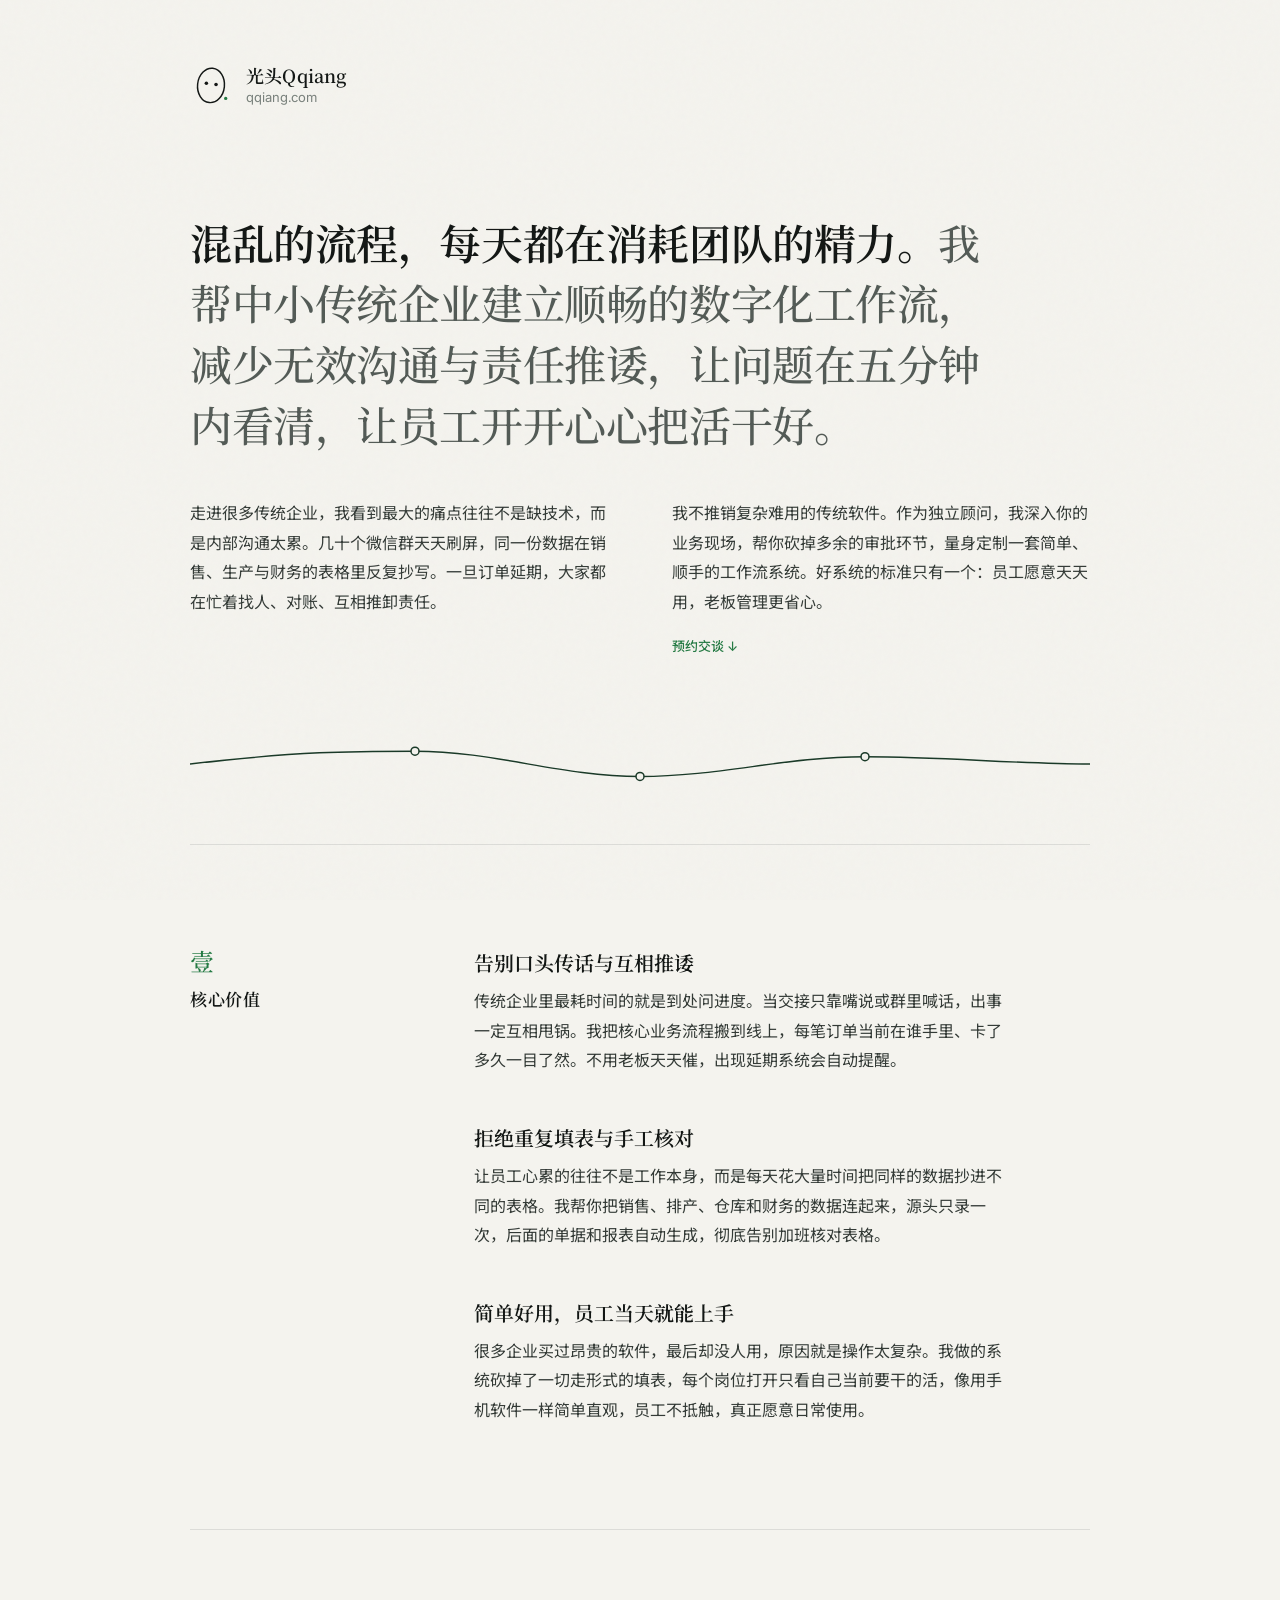
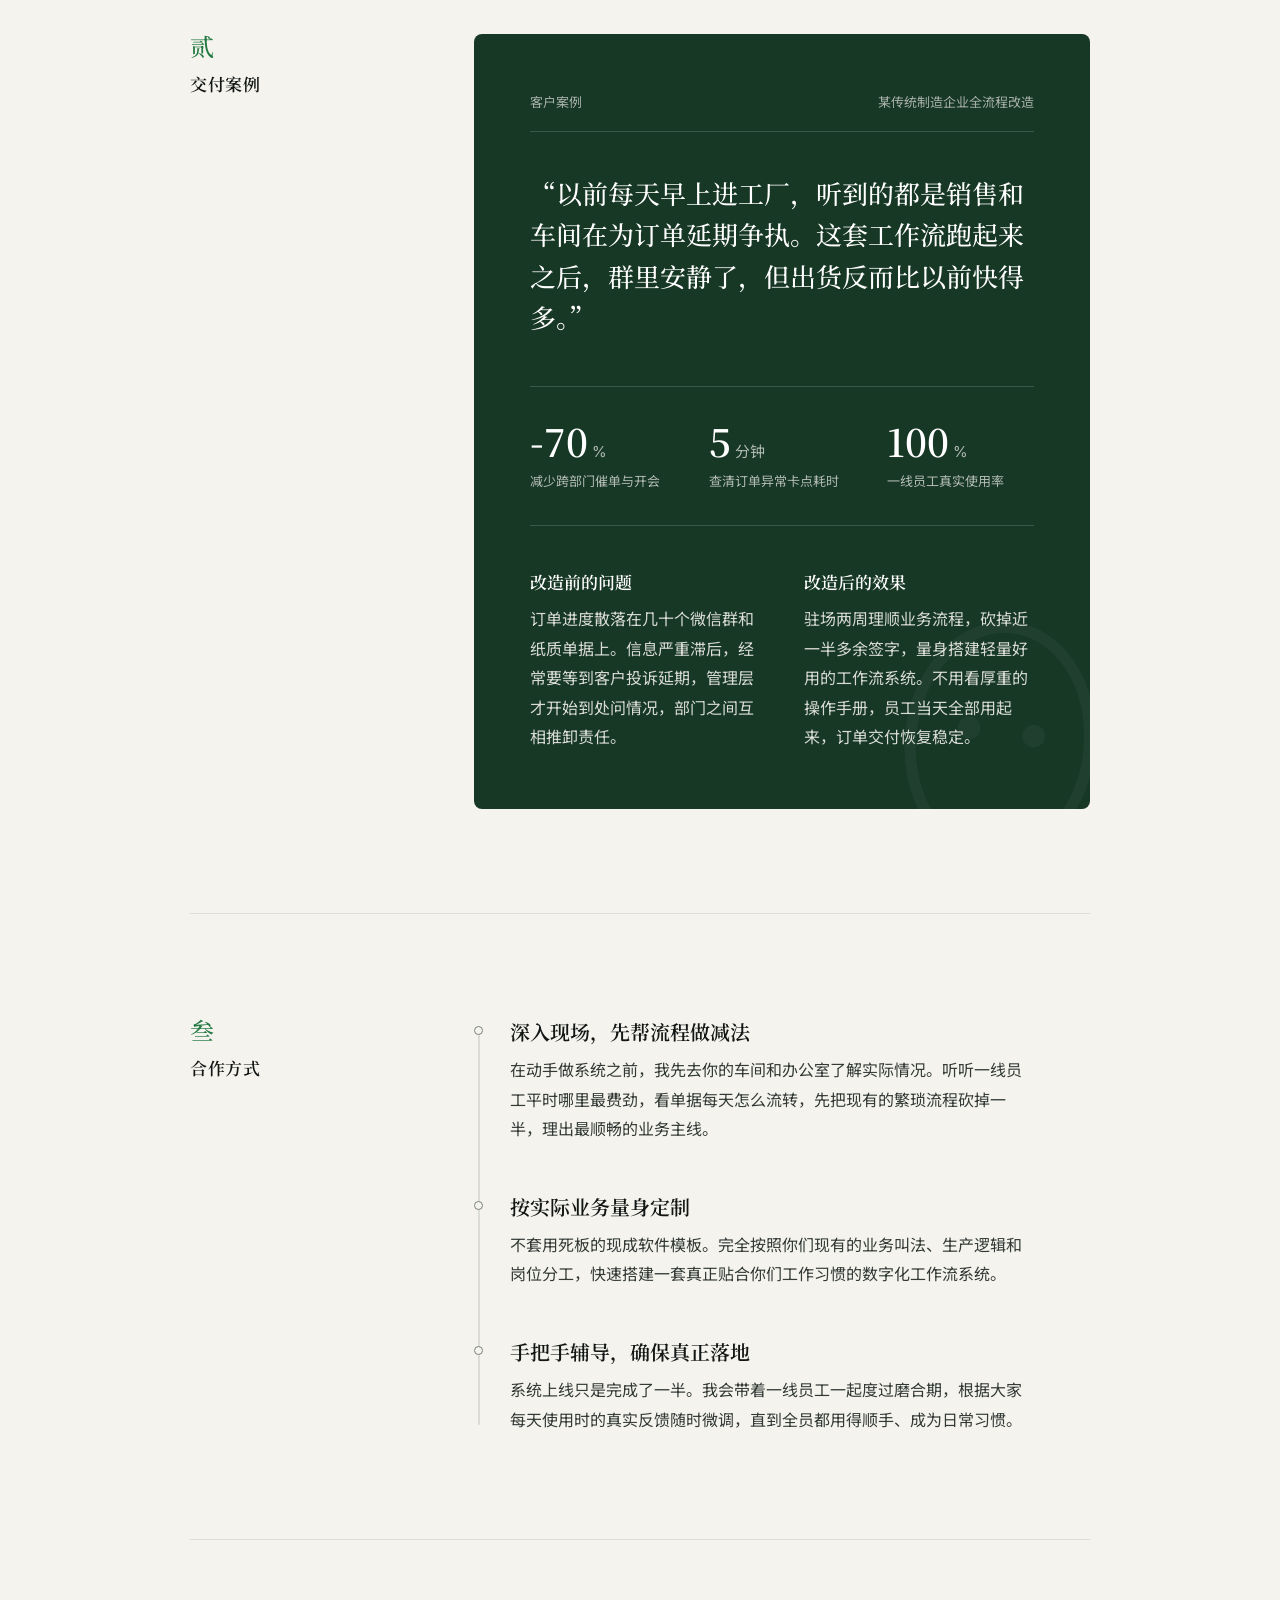
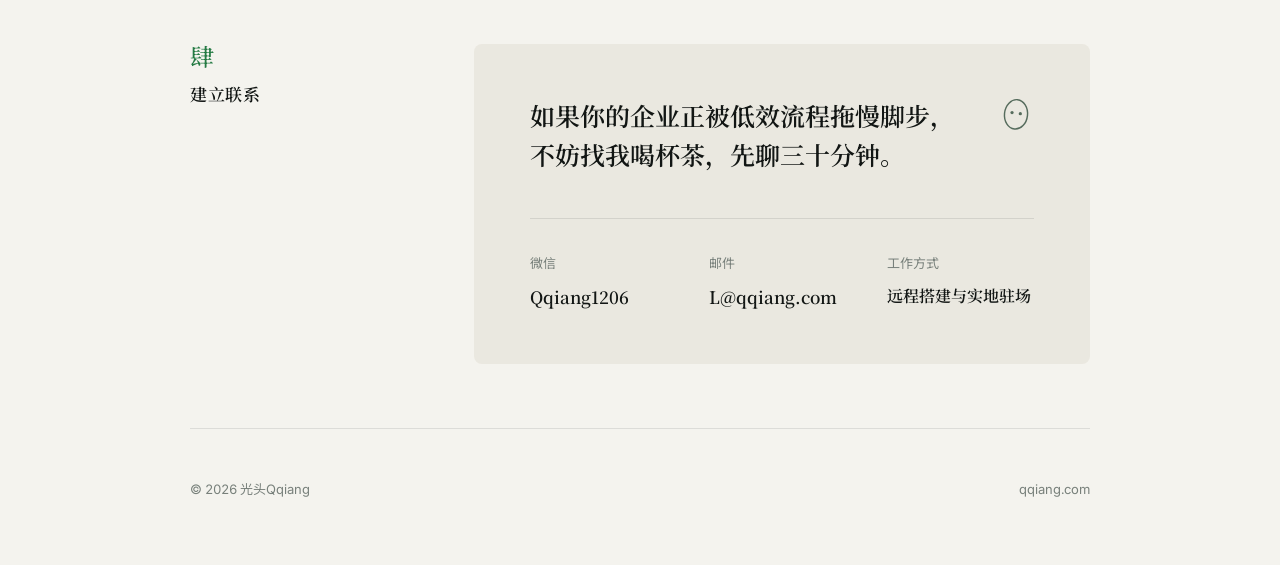
==== commit 38acbfd6: "Update contact WeChat and email on Qqiang homepage" ====
--- a/index.html
+++ b/index.html
@@ -736,12 +736,12 @@
                             <span>微信</span>
                             <span class="copy-toast">已复制</span>
                         </span>
-                        <span class="cell-value">Qqiang_Flow</span>
+                        <span class="cell-value">Qqiang1206</span>
                     </div>
 
-                    <a href="mailto:hi@qqiang.com" class="letter-cell">
+                    <a href="mailto:L@qqiang.com" class="letter-cell">
                         <span class="cell-label">邮件</span>
-                        <span class="cell-value">hi@qqiang.com</span>
+                        <span class="cell-value">L@qqiang.com</span>
                     </a>
 
                     <div class="letter-cell" style="cursor: default;">
@@ -856,7 +856,7 @@
         /* 3. 微信复制轻反馈 */
         const wechatTrigger = document.getElementById('wechat-trigger');
         wechatTrigger.addEventListener('click', () => {
-            navigator.clipboard?.writeText('Qqiang_Flow');
+            navigator.clipboard?.writeText('Qqiang1206');
             wechatTrigger.classList.add('copied');
             setTimeout(() => wechatTrigger.classList.remove('copied'), 1800);
         });
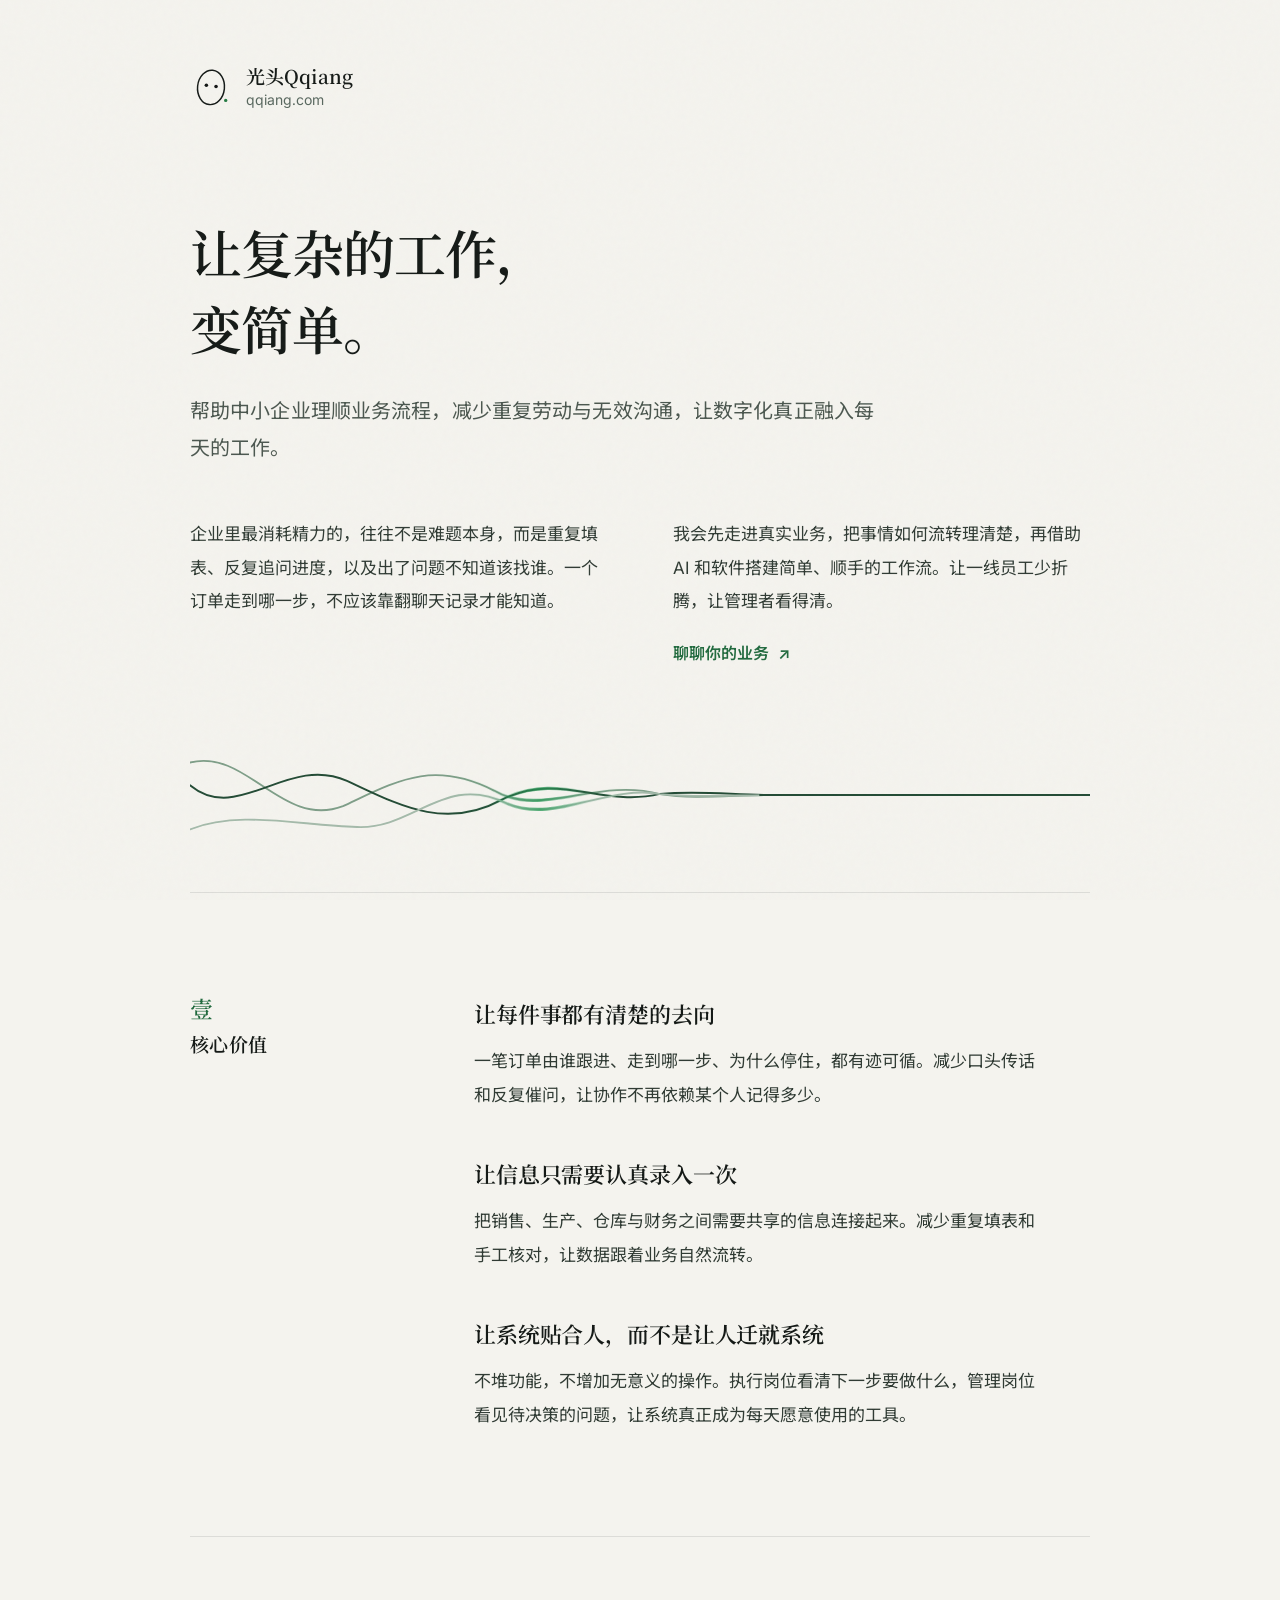
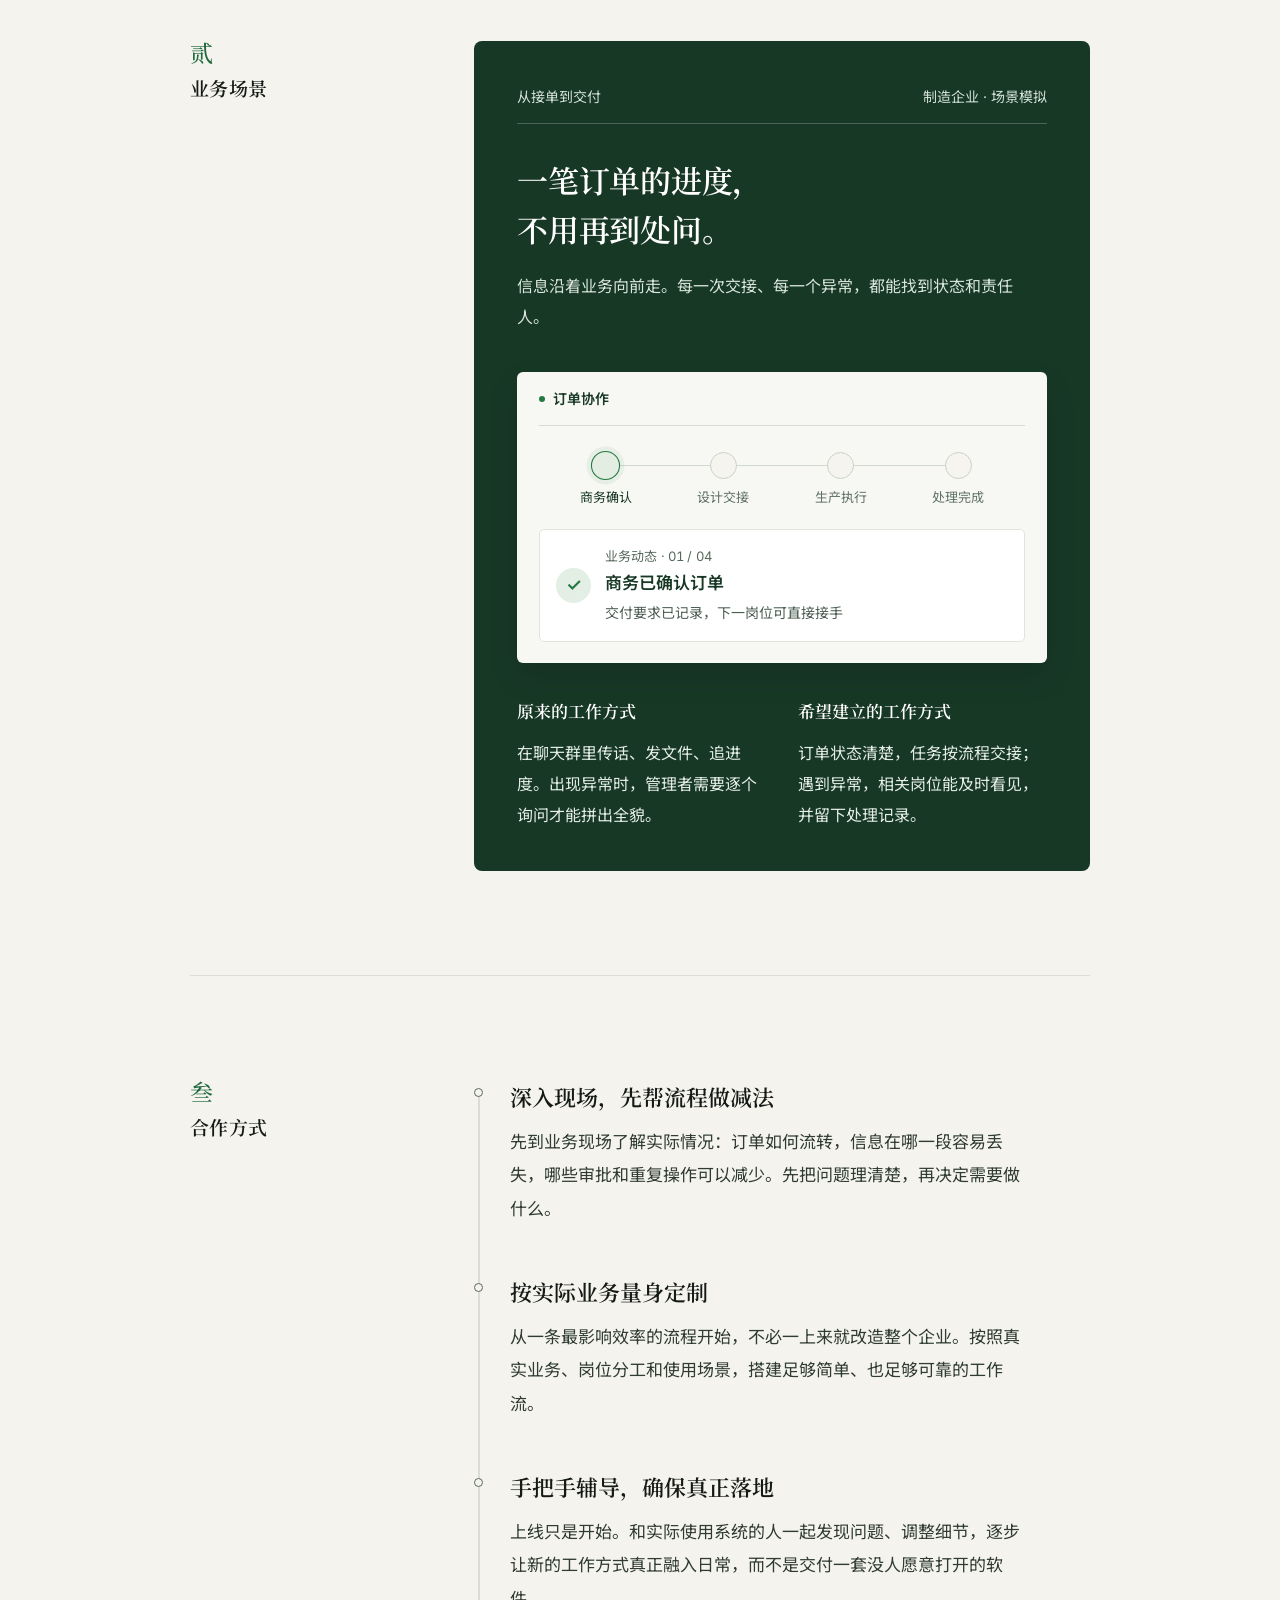
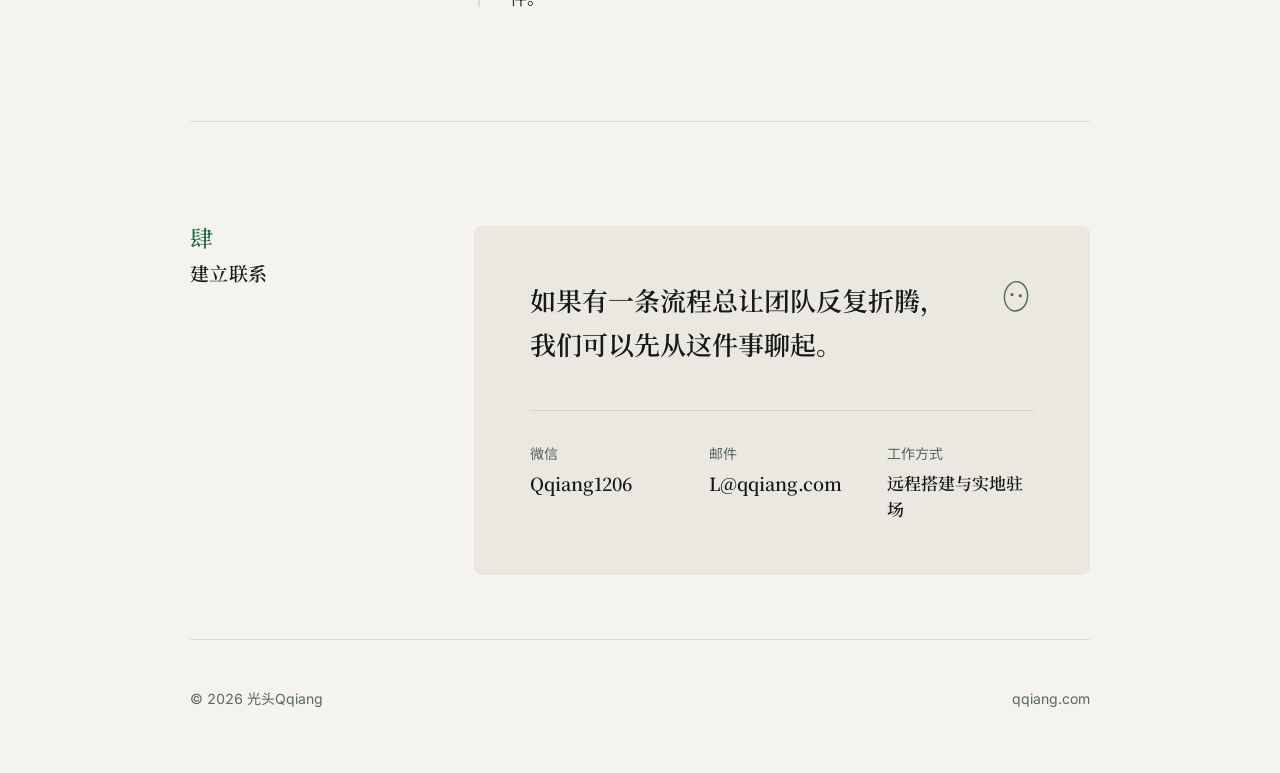
==== commit 6e298feb: "Deploy V2.1.6 OPC homepage with matching favicon" ====
--- a/index.html
+++ b/index.html
@@ -3,7 +3,17 @@
 <head>
     <meta charset="UTF-8">
     <meta name="viewport" content="width=device-width, initial-scale=1.0">
-    <title>光头Qqiang — 中小企业工作流数字化</title>
+    <title>光头Qqiang — 让复杂的工作，变简单</title>
+    <meta name="description" content="光头Qqiang 专注中小企业工作流优化与数字化落地。深入业务现场，梳理流程、减少无效沟通，让简单好用的系统融入日常工作。">
+    <meta name="theme-color" content="#F4F3EE">
+    <link rel="icon" type="image/svg+xml" href="/favicon.svg?v=216">
+    <link rel="canonical" href="https://qqiang.com/">
+    <meta name="robots" content="index, follow">
+    <meta property="og:type" content="website">
+    <meta property="og:title" content="光头Qqiang · 让复杂的工作，变简单">
+    <meta property="og:description" content="为中小企业理顺业务流程，让工作流数字化真正落地。">
+    <meta property="og:locale" content="zh_CN">
+    <meta property="og:url" content="https://qqiang.com/">
     <link rel="preconnect" href="https://fonts.googleapis.com">
     <link rel="preconnect" href="https://fonts.gstatic.com" crossorigin>
     <link href="https://fonts.googleapis.com/css2?family=Inter:wght@400;500;600&family=Noto+Sans+SC:wght@400;500&family=Noto+Serif+SC:wght@500;600&display=swap" rel="stylesheet">
@@ -180,7 +190,7 @@
             color: var(--ink-100);
         }
 
-        /* 首屏下方：「一弦三珠」全自动呼吸演示 */
+        /* 首屏：左侧交错的线条持续轻微流动，中段自然收束，右侧保持直线。 */
         .untangle-stage {
             padding: 12px 0;
             user-select: none;
@@ -188,10 +198,17 @@
         }
 
         .wave-svg {
+            display: block;
             width: 100%;
-            height: 72px;
-            display: block;
-            overflow: visible;
+            height: clamp(82px, 10vw, 106px);
+            overflow: hidden;
+        }
+
+        .flow-thread, .flow-order-line {
+            fill: none;
+            stroke-linecap: round;
+            stroke-linejoin: round;
+            vector-effect: non-scaling-stroke;
         }
 
         /* 3. 章节通用结构：上下错落样式 + 品牌绿汉字序数 */
@@ -530,6 +547,265 @@
             .chapter { padding: 64px 0; }
             .chapter-meta { position: static; }
             .dossier-card, .letter-card { padding: 36px 24px; }
+        }
+
+        /* V-next preview: preserve brand, refine the information hierarchy */
+        .prologue-title {
+            font-size: clamp(38px, 5vw, 52px);
+            line-height: 1.47;
+            letter-spacing: -0.025em;
+            margin-bottom: 22px;
+            max-width: none;
+        }
+        .prologue-lead {
+            font-family: var(--font-display);
+            font-size: clamp(18px, 2vw, 21px);
+            font-weight: 500;
+            line-height: 1.8;
+            max-width: 720px;
+            color: var(--ink-60);
+            margin-bottom: 48px;
+        }
+        .prologue-body { margin-bottom: 64px; }
+        .prologue-body p { max-width: 32em; }
+        .prologue-cta { margin-top: 21px; font-size: 15px; }
+        .prologue-cta span { margin-left: 3px; transition: transform 220ms ease; display: inline-block; }
+        .prologue-cta:hover span { transform: translate(2px,-2px); }
+        .notes-list { gap: 45px; }
+        .note-entry { max-width: 570px; }
+        .note-prose { max-width: 38em; }
+
+        /* Example replaces unverifiable case metrics with an autonomous workflow storyboard. */
+        .workflow-card { padding: 44px 42px 38px; }
+        .workflow-card .dossier-header { margin-bottom: 29px; }
+        .workflow-title { font-family: var(--font-display); font-size: clamp(24px, 2.9vw, 31px); font-weight: 600; color: #fff; letter-spacing: -0.012em; line-height: 1.52; }
+        .workflow-intro { font-size: 15px; color: rgba(244,243,238,.73); line-height: 1.85; margin-top: 15px; max-width: 30em; }
+        .flow-window { margin-top: 39px; background: #F5F4EE; border-radius: 6px; color: #183826; overflow: hidden; padding: 0 22px 21px; box-shadow: 0 14px 30px rgba(0,0,0,.12); }
+        .flow-window-top { display: flex; align-items: center; justify-content: space-between; padding: 16px 0; border-bottom: 1px solid rgba(24,56,38,.1); gap: 10px; }
+        .flow-window-brand { font-size: 13px; display: flex; align-items: center; gap: 8px; font-weight: 600; }
+        .flow-live-dot { width: 6px; height: 6px; background: #247A43; border-radius: 50%; }
+
+        .flow-track { display: flex; position: relative; align-items: flex-start; justify-content: space-between; margin: 26px 8px 22px; }
+        .flow-track-rule, .flow-track-fill { position: absolute; top: 13px; left: 12.5%; width: 75%; height: 1px; background: rgba(24,56,38,.16); }
+        .flow-track-fill { background: #247A43; width: 0; z-index: 1; transition: width 500ms cubic-bezier(.2,.8,.2,1); }
+        .flow-stop { display: flex; align-items: center; flex-direction: column; position: relative; z-index: 2; width: 25%; gap: 8px; color: #818B83; transition: color 350ms ease; }
+        .flow-marker { display: grid; place-items: center; width: 27px; height: 27px; border: 1px solid #CAD0C8; background: #F5F4EE; border-radius: 50%; transition: background 350ms ease, border-color 350ms ease, transform 350ms ease, color 350ms ease; color: #B2BBB1; }
+        .flow-marker svg { width: 14px; height: 14px; opacity: 0; transition: opacity 300ms; }
+        .flow-stop-label { font-size: 12px; letter-spacing: -.015em; white-space: nowrap; }
+        .flow-stop.is-active,.flow-stop.is-done { color: #183826; }
+        .flow-stop.is-active .flow-marker { background: #E4EDE1; color: #247A43; border-color: #247A43; transform: scale(1.08); box-shadow: 0 0 0 4px rgba(36,122,67,.07); }
+        .flow-stop.is-done .flow-marker { background: #247A43; border-color: #247A43; color: white; }
+        .flow-stop.is-done svg { opacity: 1; }
+        .flow-stop.is-warning .flow-marker { background: #F3E7D2; border-color: #A47A39; color: #9B6B23; }
+        .flow-event { border: 1px solid #E0E4DB; border-radius: 5px; padding: 15px 14px; display: flex; align-items: center; gap: 13px; min-height: 102px; background: #fff; transition: border-color 300ms ease; }
+        .flow-event.is-warning { border-color: #D9BA85; }
+        .flow-event-symbol { display: grid; place-items: center; width: 35px; height: 35px; border-radius: 50%; background: #E3EEE4; color: #247A43; font-family: var(--font-body); font-size: 18px; font-weight: 600; flex: 0 0 auto; transition: background 250ms, color 250ms; }
+        .flow-event.is-warning .flow-event-symbol { background: #F6EBD7; color: #9B6B23; }
+        .flow-event-copy { display: flex; flex-direction: column; min-width: 0; gap: 2px; }
+        .flow-event-top { color: #78867A; font-size: 11px; letter-spacing: .035em; line-height: 1.5; }
+        .flow-event-copy strong { font-size: 15px; font-weight: 600; line-height: 1.5; color: #183826; }
+        .flow-event-copy>span:last-child { font-size: 12px; color: #69786D; line-height: 1.55; }
+        .workflow-result { margin-top: 32px; gap: 28px; font-size: 14px; line-height: 1.8; }
+        .workflow-result strong { font-size: 15px; margin-bottom: 7px; }
+
+        .letter-cell[type=button] { border: 0; outline: 0; background: transparent; font: inherit; text-align: left; width: 100%; padding: 0; }
+        .letter-cell[type=button]:focus-visible,.letter-cell:focus-visible { outline: 2px solid var(--signal-green); outline-offset: 6px; border-radius: 2px; }
+        @media(max-width: 820px) {
+          .prologue-title { font-size: clamp(34px, 7vw, 44px); margin-bottom: 20px; }
+          .prologue-lead { margin-bottom: 35px; font-size: 18px; }
+          .prologue-body { margin-bottom: 52px; }
+          .workflow-card { padding: 34px 24px 30px; }
+          .workflow-result { gap: 22px; }
+        }
+        @media(max-width: 480px) {
+          header { padding-top: 30px; padding-bottom: 57px; }
+          .canvas { padding: 0 23px; }
+          .prologue-title { font-size: 34px; line-height: 1.55; }
+          .prologue-lead { font-size: 17px; }
+          .prologue-body { gap: 20px; }
+          .chapter { gap: 30px; }
+          .workflow-card { padding: 27px 18px 26px; }
+          .workflow-card .dossier-header { font-size: 11px; flex-wrap: wrap; gap: 5px; }
+          .workflow-title { font-size: 24px; }
+          .workflow-intro { font-size: 14px; }
+          .flow-window { padding: 0 11px 12px; margin-top: 27px; }
+          .flow-track { margin: 24px 0 22px; }
+          .flow-stop-label { font-size: 10px; letter-spacing: -.04em; }
+          .flow-marker { width: 24px; height: 24px; }
+          .flow-track-rule,.flow-track-fill { top: 12px; }
+          .flow-event { gap: 10px; padding: 12px 10px; min-height: 109px; }
+          .flow-event-symbol { width: 30px; height: 30px; font-size: 16px; }
+          .flow-event-copy strong { font-size: 13px; }
+          .flow-event-copy>span:last-child { font-size: 11px; }
+          .workflow-result { font-size: 13px; }
+          .workflow-result strong { font-size: 14px; }
+
+          .letter-grid { gap: 24px; }
+          footer { flex-wrap: wrap; gap: 10px; }
+        }
+        @media (prefers-reduced-motion: reduce) {
+          html { scroll-behavior: auto; }
+          *, *::before, *::after { animation-duration: 0.01ms !important; animation-iteration-count: 1 !important; transition-duration: 0.01ms !important; }
+        }
+
+
+        /* V2.1 · 文字与阅读体验精修。
+           保留已确认的品牌气质、页面结构、业务动效与内容；
+           只调节中文字形、字号层级、阅读行距和明暗对比。 */
+        :root {
+            --ink-100: #151A17;
+            --ink-80: #303B34;
+            --ink-60: #4B574F;
+            --ink-40: #59685F;
+            --signal-green: #216A3E;
+            --font-display: "Noto Serif SC", "Noto Serif CJK SC", "Songti SC", "STSong", serif;
+            --font-body: "Inter", "Noto Sans SC", "Noto Sans CJK SC", "PingFang SC", -apple-system, BlinkMacSystemFont, sans-serif;
+            --size-body: 17px;
+            --size-title: 22px;
+            --size-meta: 14px;
+        }
+        html {
+            line-height: 1.83;
+            font-weight: 400;
+            font-synthesis: none;
+        }
+        .brand-name { font-size: 19px; letter-spacing: 0; }
+        .brand-domain { font-size: 14px; line-height: 1.45; }
+
+        /* 首屏：明确标题 > 核心说明 > 深入介绍的阅读顺序。 */
+        .prologue-title {
+            font-size: clamp(40px, 4.4vw, 52px);
+            line-height: 1.46;
+            letter-spacing: -0.018em;
+            font-weight: 600;
+            margin-bottom: 27px;
+        }
+        .prologue-lead {
+            font-family: var(--font-body);
+            font-size: clamp(19px, 1.65vw, 20px);
+            line-height: 1.85;
+            font-weight: 400;
+            max-width: 35em;
+            color: var(--ink-60);
+            margin-bottom: 51px;
+            letter-spacing: 0.006em;
+        }
+        .prologue-body {
+            font-size: 17px;
+            line-height: 1.98;
+            color: var(--ink-80);
+            gap: 66px;
+            margin-bottom: 59px;
+        }
+        .prologue-body p { max-width: 33em; }
+        .prologue-cta {
+            color: var(--signal-green);
+            font-size: 16px;
+            font-weight: 600;
+            line-height: 1.6;
+            margin-top: 22px;
+            text-underline-offset: 5px;
+        }
+        .prologue-cta:focus-visible { outline: 2px solid currentColor; outline-offset: 5px; border-radius: 2px; }
+
+        /* 章节编号是点缀，不让它比章节名称更抢眼。 */
+        .chapter-num { font-size: 23px; color: var(--signal-green); }
+        .chapter-name { font-size: 19px; letter-spacing: 0.02em; line-height: 1.5; }
+        .note-title { font-size: 22px; line-height: 1.55; letter-spacing: -0.006em; margin-bottom: 13px; }
+        .note-prose { font-size: 17px; line-height: 2.0; color: var(--ink-80); max-width: 34em; }
+
+        /* 深绿业务卡：提高辅助文字亮度，保持温润而非刺白。 */
+        .workflow-card .dossier-header {
+            font-size: 14px;
+            line-height: 1.5;
+            color: #D4E3D7;
+            border-bottom-color: rgba(244,243,238,.24);
+            margin-bottom: 32px;
+        }
+        .workflow-title {
+            font-size: clamp(27px, 2.55vw, 31px);
+            line-height: 1.57;
+            letter-spacing: -0.007em;
+        }
+        .workflow-intro {
+            color: #D9E6DA;
+            font-size: 16px;
+            line-height: 1.94;
+            max-width: 31em;
+            margin-top: 18px;
+        }
+        .flow-window { background: #F7F7F3; }
+        .flow-window-top { border-bottom-color: rgba(24,56,38,.15); }
+        .flow-window-brand { font-size: 14px; line-height: 1.5; }
+
+        .flow-stop { color: #607267; }
+        .flow-stop-label { font-size: 13px; line-height: 1.55; letter-spacing: 0; }
+        .flow-stop.is-active,.flow-stop.is-done { color: #183826; }
+        .flow-event { padding: 17px 16px; min-height: 112px; gap: 14px; }
+        .flow-event-top { color: #56695B; font-size: 13px; line-height: 1.5; letter-spacing: .01em; }
+        .flow-event-copy { gap: 4px; }
+        .flow-event-copy strong { font-size: 17px; line-height: 1.52; }
+        .flow-event-copy>span:last-child { font-size: 14px; color: #4C5D52; line-height: 1.65; }
+        .workflow-result { font-size: 16px; line-height: 1.92; gap: 32px; color: #E4EEE5; }
+        .workflow-result strong { font-size: 17px; color: #FFFFFF; margin-bottom: 11px; }
+
+        /* 合作方式、联系方式与页脚：取消浅灰小字造成的费力阅读。 */
+        .timeline-step h3 { font-size: 22px; line-height: 1.55; margin-bottom: 12px; }
+        .timeline-step p { font-size: 17px; line-height: 1.98; }
+        .letter-headline { font-size: clamp(22px, 2.15vw, 26px); line-height: 1.7; }
+        .cell-label { font-size: 14px; line-height: 1.5; }
+        .cell-value { font-size: 18px; line-height: 1.55; }
+        .letter-cell .cell-value[style] { font-size: 17px !important; }
+        .copy-toast { font-size: 13px; color: var(--signal-green); }
+        footer { font-size: 14px; line-height: 1.5; }
+
+        /* 大中屏：不要让单栏重心偏窄。 */
+        @media (min-width: 821px) {
+            .workflow-card { padding: 45px 43px 40px; }
+            .workflow-card .flow-window { margin-top: 39px; }
+        }
+        @media (max-width: 820px) {
+            .prologue-title { font-size: clamp(37px, 5.7vw, 46px); margin-bottom: 24px; }
+            .prologue-lead { font-size: 19px; margin-bottom: 38px; max-width: 35em; }
+            .prologue-body { font-size: 17px; line-height: 1.92; gap: 25px; margin-bottom: 56px; }
+            .chapter-name { font-size: 19px; }
+            .workflow-result { font-size: 16px; line-height: 1.9; }
+            .workflow-result strong { font-size: 17px; }
+            .letter-headline { font-size: 23px; }
+        }
+        @media (max-width: 480px) {
+            .brand-name { font-size: 18px; }
+            .brand-domain { font-size: 13px; }
+            .prologue-title { font-size: 36px; line-height: 1.5; letter-spacing: -0.012em; margin-bottom: 22px; }
+            .prologue-lead { font-size: 17.5px; line-height: 1.82; margin-bottom: 33px; }
+            .prologue-body { font-size: 16.5px; line-height: 1.92; gap: 24px; margin-bottom: 51px; }
+            .prologue-cta { font-size: 16px; }
+            .chapter-num { font-size: 22px; }
+            .chapter-name { font-size: 18px; }
+            .note-title { font-size: 20px; line-height: 1.55; margin-bottom: 12px; }
+            .note-prose { font-size: 16.5px; line-height: 1.95; }
+            .workflow-card .dossier-header { font-size: 13px; line-height: 1.55; }
+            .workflow-title { font-size: 25px; line-height: 1.55; }
+            .workflow-intro { font-size: 15.5px; line-height: 1.83; }
+            .flow-window { padding: 0 12px 14px; }
+            .flow-window-brand { font-size: 13.5px; }
+
+            .flow-stop-label { font-size: 12px; }
+            .flow-track { margin: 24px 0 24px; }
+            .flow-event { min-height: 115px; padding: 13px 11px; gap: 11px; }
+            .flow-event-top { font-size: 12px; }
+            .flow-event-copy strong { font-size: 15px; line-height: 1.45; }
+            .flow-event-copy>span:last-child { font-size: 12.5px; line-height: 1.5; }
+            .workflow-result { font-size: 15.5px; line-height: 1.87; gap: 24px; }
+            .workflow-result strong { font-size: 16px; margin-bottom: 8px; }
+
+            .timeline-step h3 { font-size: 20px; line-height: 1.55; }
+            .timeline-step p { font-size: 16.5px; line-height: 1.93; }
+            .letter-headline { font-size: 22px; line-height: 1.65; }
+            .cell-label { font-size: 14px; }
+            .cell-value { font-size: 17px; }
+            .letter-cell .cell-value[style] { font-size: 16.5px !important; }
+            footer { font-size: 13px; }
         }
     </style>
 </head>
@@ -556,37 +832,43 @@
 
         <!-- 2. 首屏序言 -->
         <section class="prologue">
-            <h1 class="prologue-title">
-                混乱的流程，每天都在消耗团队的精力。<span>我帮中小传统企业建立顺畅的数字化工作流，减少无效沟通与责任推诿，让问题在五分钟内看清，让员工开开心心把活干好。</span>
-            </h1>
+            <h1 class="prologue-title">让复杂的工作，<br>变简单。</h1>
+            <p class="prologue-lead">帮助中小企业理顺业务流程，减少重复劳动与无效沟通，让数字化真正融入每天的工作。</p>
 
             <div class="prologue-body">
-                <p>
-                    走进很多传统企业，我看到最大的痛点往往不是缺技术，而是内部沟通太累。几十个微信群天天刷屏，同一份数据在销售、生产与财务的表格里反复抄写。一旦订单延期，大家都在忙着找人、对账、互相推卸责任。
-                </p>
+                <p>企业里最消耗精力的，往往不是难题本身，而是重复填表、反复追问进度，以及出了问题不知道该找谁。一个订单走到哪一步，不应该靠翻聊天记录才能知道。</p>
                 <div>
-                    <p>
-                        我不推销复杂难用的传统软件。作为独立顾问，我深入你的业务现场，帮你砍掉多余的审批环节，量身定制一套简单、顺手的工作流系统。好系统的标准只有一个：员工愿意天天用，老板管理更省心。
-                    </p>
-                    <a href="#contact" class="prologue-cta">预约交谈 ↓</a>
+                    <p>我会先走进真实业务，把事情如何流转理清楚，再借助 AI 和软件搭建简单、顺手的工作流。让一线员工少折腾，让管理者看得清。</p>
+                    <a href="#contact" class="prologue-cta">聊聊你的业务 <span aria-hidden="true">↗</span></a>
                 </div>
             </div>
 
-            <!-- 首屏下方：「一弦三珠」全自动呼吸演示 -->
-            <div class="untangle-stage">
-                <svg class="wave-svg" viewBox="0 0 900 72" fill="none">
+            <!-- 左侧混乱路径持续轻微运动，右侧始终为稳定直线，流光自左向右。 -->
+            <div class="untangle-stage" aria-hidden="true">
+                <svg class="wave-svg" viewBox="0 0 900 112" preserveAspectRatio="none" fill="none">
                     <defs>
-                        <linearGradient id="pulse-grad" x1="0%" y1="0%" x2="100%" y2="0%">
-                            <stop offset="0%" stop-color="#247A43" stop-opacity="0"/>
-                            <stop offset="50%" stop-color="#247A43" stop-opacity="1"/>
-                            <stop offset="100%" stop-color="#247A43" stop-opacity="0"/>
+                        <!-- 透明两端，中段只有一束柔和的绿色光；随时间横向移动 -->
+                        <linearGradient id="order-glint" gradientUnits="userSpaceOnUse" x1="-220" y1="0" x2="-40" y2="0">
+                            <stop offset="0%" stop-color="#2EA463" stop-opacity="0"/>
+                            <stop offset="25%" stop-color="#2EA463" stop-opacity=".10"/>
+                            <stop offset="50%" stop-color="#299A57" stop-opacity=".88"/>
+                            <stop offset="75%" stop-color="#2EA463" stop-opacity=".10"/>
+                            <stop offset="100%" stop-color="#2EA463" stop-opacity="0"/>
                         </linearGradient>
                     </defs>
-                    <path id="entropy-path" d="M 0 36 L 900 36" stroke="#183826" stroke-width="1.4" fill="none"/>
-                    <line id="order-beam" x1="-160" y1="36" x2="0" y2="36" stroke="url(#pulse-grad)" stroke-width="2.2" opacity="0"/>
-                    <circle id="node-1" cx="225" cy="36" r="4" fill="#F4F3EE" stroke="#183826" stroke-width="1.5"/>
-                    <circle id="node-2" cx="450" cy="36" r="4" fill="#F4F3EE" stroke="#183826" stroke-width="1.5"/>
-                    <circle id="node-3" cx="675" cy="36" r="4" fill="#F4F3EE" stroke="#183826" stroke-width="1.5"/>
+                    <g id="flow-geometry">
+                        <path id="flow-thread-a" class="flow-thread" d="M 0 24 C 57 13, 92 99, 153 72 C 206 43, 242 18, 304 50 C 351 79, 407 36, 470 55 C 503 61, 543 56, 582 56" stroke="#7E9E88" stroke-width="1.8"/>
+<path id="flow-thread-b" class="flow-thread" d="M 0 55 C 48 93, 97 12, 157 35 C 206 59, 254 91, 312 60 C 370 31, 411 70, 470 55 C 509 51, 543 56, 582 56" stroke="#234B35" stroke-width="1.9"/>
+<path id="flow-thread-c" class="flow-thread" d="M 0 90 C 48 64, 105 78, 167 86 C 224 95, 255 36, 317 68 C 364 88, 418 45, 470 55 C 506 59, 545 56, 582 56" stroke="#A4BAAA" stroke-width="1.8"/>
+<path id="flow-order-line" class="flow-order-line" d="M 570 56 H 900" stroke="#234B35" stroke-width="1.9"/>
+                    </g>
+                    <!-- 高光路径与左侧动态曲线逐帧同步，右侧直线始终不动。 -->
+                    <g id="flow-glint" fill="none" stroke="url(#order-glint)" stroke-width="3.4" stroke-linecap="round" stroke-linejoin="round" opacity=".85" pointer-events="none">
+                        <path d="M 0 24 C 57 13, 92 99, 153 72 C 206 43, 242 18, 304 50 C 351 79, 407 36, 470 55 C 503 61, 543 56, 582 56" />
+<path d="M 0 55 C 48 93, 97 12, 157 35 C 206 59, 254 91, 312 60 C 370 31, 411 70, 470 55 C 509 51, 543 56, 582 56" />
+<path d="M 0 90 C 48 64, 105 78, 167 86 C 224 95, 255 36, 317 68 C 364 88, 418 45, 470 55 C 506 59, 545 56, 582 56" />
+<path d="M 570 56 H 900" />
+                    </g>
                 </svg>
             </div>
         </section>
@@ -600,75 +882,60 @@
 
             <div class="notes-list">
                 <article class="note-entry">
-                    <h3 class="note-title">告别口头传话与互相推诿</h3>
-                    <p class="note-prose">
-                        传统企业里最耗时间的就是到处问进度。当交接只靠嘴说或群里喊话，出事一定互相甩锅。我把核心业务流程搬到线上，每笔订单当前在谁手里、卡了多久一目了然。不用老板天天催，出现延期系统会自动提醒。
-                    </p>
+                    <h3 class="note-title">让每件事都有清楚的去向</h3>
+                    <p class="note-prose">一笔订单由谁跟进、走到哪一步、为什么停住，都有迹可循。减少口头传话和反复催问，让协作不再依赖某个人记得多少。</p>
                 </article>
-
                 <article class="note-entry">
-                    <h3 class="note-title">拒绝重复填表与手工核对</h3>
-                    <p class="note-prose">
-                        让员工心累的往往不是工作本身，而是每天花大量时间把同样的数据抄进不同的表格。我帮你把销售、排产、仓库和财务的数据连起来，源头只录一次，后面的单据和报表自动生成，彻底告别加班核对表格。
-                    </p>
+                    <h3 class="note-title">让信息只需要认真录入一次</h3>
+                    <p class="note-prose">把销售、生产、仓库与财务之间需要共享的信息连接起来。减少重复填表和手工核对，让数据跟着业务自然流转。</p>
                 </article>
-
                 <article class="note-entry">
-                    <h3 class="note-title">简单好用，员工当天就能上手</h3>
-                    <p class="note-prose">
-                        很多企业买过昂贵的软件，最后却没人用，原因就是操作太复杂。我做的系统砍掉了一切走形式的填表，每个岗位打开只看自己当前要干的活，像用手机软件一样简单直观，员工不抵触，真正愿意日常使用。
-                    </p>
+                    <h3 class="note-title">让系统贴合人，而不是让人迁就系统</h3>
+                    <p class="note-prose">不堆功能，不增加无意义的操作。执行岗位看清下一步要做什么，管理岗位看见待决策的问题，让系统真正成为每天愿意使用的工具。</p>
                 </article>
             </div>
         </section>
 
-        <!-- 4. 贰 · 交付案例 -->
-        <section class="chapter">
+        <!-- 4. 贰 · 业务场景示例，不作为真实客户业绩 -->
+        <section class="chapter" id="workflow-sample">
             <div class="chapter-meta">
                 <span class="chapter-num">贰</span>
-                <h2 class="chapter-name">交付案例</h2>
+                <h2 class="chapter-name">业务场景</h2>
             </div>
 
-            <div class="dossier-card">
-                <svg class="dossier-watermark" viewBox="0 0 100 100">
-                    <ellipse cx="50" cy="51" rx="32" ry="41" fill="none" stroke="#FFFFFF" stroke-width="4" transform="rotate(6 50 51)"/>
-                    <circle cx="39" cy="46" r="4" fill="#FFFFFF"/>
-                    <circle cx="62" cy="49" r="4" fill="#FFFFFF"/>
-                </svg>
-
+            <div class="dossier-card workflow-card">
                 <div class="dossier-header">
-                    <span>客户案例</span>
-                    <span>某传统制造企业全流程改造</span>
+                    <span>从接单到交付</span>
+                    <span>制造企业 · 场景模拟</span>
                 </div>
-
-                <blockquote class="dossier-quote">
-                    “以前每天早上进工厂，听到的都是销售和车间在为订单延期争执。这套工作流跑起来之后，群里安静了，但出货反而比以前快得多。”
-                </blockquote>
-
-                <div class="dossier-metrics">
-                    <div>
-                        <div class="d-stat-num">-70<span>%</span></div>
-                        <div class="d-stat-desc">减少跨部门催单与开会</div>
+                <h3 class="workflow-title">一笔订单的进度，<br>不用再到处问。</h3>
+                <p class="workflow-intro">信息沿着业务向前走。每一次交接、每一个异常，都能找到状态和责任人。</p>
+
+                <div class="flow-window" id="flow-demo" aria-label="订单从商务确认、设计交接、生产异常到处理完成的自动流程示例">
+                    <div class="flow-window-top">
+                        <span class="flow-window-brand"><span class="flow-live-dot" aria-hidden="true"></span> 订单协作</span>
                     </div>
-                    <div>
-                        <div class="d-stat-num">5<span>分钟</span></div>
-                        <div class="d-stat-desc">查清订单异常卡点耗时</div>
+                    <div class="flow-track" aria-hidden="true">
+                        <div class="flow-track-rule"></div>
+                        <div class="flow-track-fill" id="flow-fill"></div>
+                        <div class="flow-stop" data-step="0"><span class="flow-marker"><svg viewBox="0 0 24 24" fill="none" aria-hidden="true"><path d="m6 12 4 4 8-8" stroke="currentColor" stroke-width="2" stroke-linecap="round" stroke-linejoin="round"/></svg></span><span class="flow-stop-label">商务确认</span></div>
+                        <div class="flow-stop" data-step="1"><span class="flow-marker"><svg viewBox="0 0 24 24" fill="none" aria-hidden="true"><path d="m6 12 4 4 8-8" stroke="currentColor" stroke-width="2" stroke-linecap="round" stroke-linejoin="round"/></svg></span><span class="flow-stop-label">设计交接</span></div>
+                        <div class="flow-stop" data-step="2"><span class="flow-marker"><svg viewBox="0 0 24 24" fill="none" aria-hidden="true"><path d="m6 12 4 4 8-8" stroke="currentColor" stroke-width="2" stroke-linecap="round" stroke-linejoin="round"/></svg></span><span class="flow-stop-label">生产执行</span></div>
+                        <div class="flow-stop" data-step="3"><span class="flow-marker"><svg viewBox="0 0 24 24" fill="none" aria-hidden="true"><path d="m6 12 4 4 8-8" stroke="currentColor" stroke-width="2" stroke-linecap="round" stroke-linejoin="round"/></svg></span><span class="flow-stop-label">处理完成</span></div>
                     </div>
-                    <div>
-                        <div class="d-stat-num">100<span>%</span></div>
-                        <div class="d-stat-desc">一线员工真实使用率</div>
+                    <div class="flow-event" id="flow-event" role="status" aria-live="off">
+                        <div class="flow-event-symbol" id="flow-icon" aria-hidden="true">✓</div>
+                        <div class="flow-event-copy">
+                            <span class="flow-event-top" id="flow-eyebrow">业务动态 · 01 / 04</span>
+                            <strong id="flow-event-title">商务已确认订单</strong>
+                            <span id="flow-event-note">交付要求已记录，下一岗位可直接接手</span>
+                        </div>
                     </div>
                 </div>
 
-                <div class="dossier-columns">
-                    <div>
-                        <strong>改造前的问题</strong>
-                        订单进度散落在几十个微信群和纸质单据上。信息严重滞后，经常要等到客户投诉延期，管理层才开始到处问情况，部门之间互相推卸责任。
-                    </div>
-                    <div>
-                        <strong>改造后的效果</strong>
-                        驻场两周理顺业务流程，砍掉近一半多余签字，量身搭建轻量好用的工作流系统。不用看厚重的操作手册，员工当天全部用起来，订单交付恢复稳定。
-                    </div>
+                <div class="dossier-columns workflow-result">
+                    <div><strong>原来的工作方式</strong>在聊天群里传话、发文件、追进度。出现异常时，管理者需要逐个询问才能拼出全貌。</div>
+                    <div><strong>希望建立的工作方式</strong>订单状态清楚，任务按流程交接；遇到异常，相关岗位能及时看见，并留下处理记录。</div>
                 </div>
             </div>
         </section>
@@ -689,7 +956,7 @@
                     <span class="step-node"></span>
                     <h3>深入现场，先帮流程做减法</h3>
                     <p>
-                        在动手做系统之前，我先去你的车间和办公室了解实际情况。听听一线员工平时哪里最费劲，看单据每天怎么流转，先把现有的繁琐流程砍掉一半，理出最顺畅的业务主线。
+                        先到业务现场了解实际情况：订单如何流转，信息在哪一段容易丢失，哪些审批和重复操作可以减少。先把问题理清楚，再决定需要做什么。
                     </p>
                 </article>
 
@@ -697,7 +964,7 @@
                     <span class="step-node"></span>
                     <h3>按实际业务量身定制</h3>
                     <p>
-                        不套用死板的现成软件模板。完全按照你们现有的业务叫法、生产逻辑和岗位分工，快速搭建一套真正贴合你们工作习惯的数字化工作流系统。
+                        从一条最影响效率的流程开始，不必一上来就改造整个企业。按照真实业务、岗位分工和使用场景，搭建足够简单、也足够可靠的工作流。
                     </p>
                 </article>
 
@@ -705,7 +972,7 @@
                     <span class="step-node"></span>
                     <h3>手把手辅导，确保真正落地</h3>
                     <p>
-                        系统上线只是完成了一半。我会带着一线员工一起度过磨合期，根据大家每天使用时的真实反馈随时微调，直到全员都用得顺手、成为日常习惯。
+                        上线只是开始。和实际使用系统的人一起发现问题、调整细节，逐步让新的工作方式真正融入日常，而不是交付一套没人愿意打开的软件。
                     </p>
                 </article>
             </div>
@@ -721,7 +988,7 @@
             <div class="letter-card">
                 <div class="letter-top">
                     <h3 class="letter-headline">
-                        如果你的企业正被低效流程拖慢脚步，不妨找我喝杯茶，先聊三十分钟。
+                        如果有一条流程总让团队反复折腾，我们可以先从这件事聊起。
                     </h3>
                     <svg class="letter-stamp" viewBox="0 0 100 100">
                         <ellipse cx="50" cy="51" rx="32" ry="41" fill="none" stroke="#183826" stroke-width="4" transform="rotate(6 50 51)"/>
@@ -731,13 +998,13 @@
                 </div>
 
                 <div class="letter-grid">
-                    <div class="letter-cell" id="wechat-trigger" title="点击复制微信号">
+                    <button type="button" class="letter-cell" id="wechat-trigger" title="复制微信号 Qqiang1206" aria-label="复制微信号 Qqiang1206">
                         <span class="cell-label">
                             <span>微信</span>
-                            <span class="copy-toast">已复制</span>
+                            <span class="copy-toast" aria-live="polite">已复制</span>
                         </span>
                         <span class="cell-value">Qqiang1206</span>
-                    </div>
+                    </button>
 
                     <a href="mailto:L@qqiang.com" class="letter-cell">
                         <span class="cell-label">邮件</span>
@@ -781,84 +1048,159 @@
             eyeR.setAttribute('cy', 49 + dy);
         });
 
-        /* 2. 首屏「一弦三珠」全自动平滑呼吸演示 */
-        const path = document.getElementById('entropy-path');
-        const beam = document.getElementById('order-beam');
-        const n1 = document.getElementById('node-1');
-        const n2 = document.getElementById('node-2');
-        const n3 = document.getElementById('node-3');
-
-        const cycleDuration = 6800;
-
-        function animateString(now) {
-            const p = (now % cycleDuration) / cycleDuration;
-            const t = now * 0.0028;
-
-            let amp = 0;
-            if (p < 0.42) {
-                amp = 1;
-            } else if (p < 0.56) {
-                const k = (p - 0.42) / 0.14;
-                amp = 0.5 * (1 + Math.cos(k * Math.PI));
-            } else if (p < 0.88) {
-                amp = 0;
-            } else {
-                const k = (p - 0.88) / 0.12;
-                amp = 0.5 * (1 - Math.cos(k * Math.PI));
+        /* 2. 左乱右直：左侧三条曲线持续轻柔摆动，中段自然收束，右侧永远保持笔直。
+           高光轨迹始终与曲线吻合，并沿 x 方向从左向右扫过。 */
+        const untangleStage = document.querySelector('.untangle-stage');
+        const orderGlint = document.getElementById('order-glint');
+        const glowLayer = document.getElementById('flow-glint');
+        const motionReduced = window.matchMedia('(prefers-reduced-motion: reduce)').matches;
+        if (!motionReduced && untangleStage && orderGlint && glowLayer) {
+            const sweepCycle = 7600;
+            const sweepDuration = 5400;
+            const beamWidth = 195;
+            const dynamicLines = [
+                document.getElementById('flow-thread-a'),
+                document.getElementById('flow-thread-b'),
+                document.getElementById('flow-thread-c')
+            ];
+            const glowLines = [...glowLayer.querySelectorAll('path')].slice(0, 3);
+            // 保存原始贝塞尔坐标，避免每帧在上一次变形的基础上累计偏移。
+            const originalPoints = dynamicLines.map(path =>
+                (path.getAttribute('d').match(/-?\d+(?:\.\d+)?/g) || []).map(Number)
+            );
+            let visible = false, lastFrame = null, elapsed = 0;
+            const lineObserver = new IntersectionObserver(entries => {
+                visible = entries[0].isIntersecting;
+                lastFrame = null;
+            }, { threshold: .05 });
+            lineObserver.observe(untangleStage);
+
+            function animatedPath(points, index, time) {
+                const next = [...points];
+                for (let i = 1; i < next.length; i += 2) {
+                    const x = points[i - 1];
+                    // 左侧活动幅度明显；越靠近汇合处越小，进入右侧后为零。
+                    const fade = x <= 190 ? 1 : x < 490
+                        ? Math.pow((490 - x) / 300, 1.35) : 0;
+                    const slow = Math.sin(time * .00165 + index * 1.72 + x * .013) * 7.3;
+                    const drift = Math.sin(time * .00268 - index * 1.03 - x * .020) * 2.8;
+                    next[i] = (points[i] + fade * (slow + drift)).toFixed(2);
+                }
+                let d = `M ${next[0]} ${next[1]}`;
+                for (let i = 2; i < next.length; i += 6) {
+                    d += ` C ${next[i]} ${next[i+1]}, ${next[i+2]} ${next[i+3]}, ${next[i+4]} ${next[i+5]}`;
+                }
+                return d;
             }
 
-            const y1 = 36 + Math.sin(t * 1.3) * 16 * amp;
-            const y2 = 36 + Math.cos(t * 1.6) * 18 * amp;
-            const y3 = 36 + Math.sin(t * 1.9 + 1.2) * 15 * amp;
-
-            path.setAttribute(
-                'd',
-                `M 0 36 C 110 ${y1}, 160 ${y1}, 225 ${y1} C 305 ${y1}, 370 ${y2}, 450 ${y2} C 530 ${y2}, 595 ${y3}, 675 ${y3} C 755 ${y3}, 825 36, 900 36`
-            );
-
-            n1.setAttribute('cy', y1);
-            n2.setAttribute('cy', y2);
-            n3.setAttribute('cy', y3);
-
-            if (p >= 0.56 && p <= 0.86) {
-                const bp = (p - 0.56) / 0.30;
-                const beamX = -100 + bp * 1040;
-                beam.setAttribute('x1', beamX - 90);
-                beam.setAttribute('x2', beamX + 90);
-                beam.setAttribute('opacity', Math.sin(bp * Math.PI));
-
-                [
-                    { el: n1, x: 225 },
-                    { el: n2, x: 450 },
-                    { el: n3, x: 675 }
-                ].forEach(item => {
-                    if (Math.abs(beamX - item.x) < 75) {
-                        item.el.setAttribute('fill', '#247A43');
-                        item.el.setAttribute('stroke', '#247A43');
-                    } else {
-                        item.el.setAttribute('fill', '#F4F3EE');
-                        item.el.setAttribute('stroke', '#183826');
-                    }
-                });
-            } else {
-                beam.setAttribute('opacity', 0);
-                [n1, n2, n3].forEach(el => {
-                    el.setAttribute('fill', '#F4F3EE');
-                    el.setAttribute('stroke', '#183826');
-                });
+            function animateFlow(timestamp) {
+                if (lastFrame !== null && visible && !document.hidden) {
+                    elapsed = (elapsed + Math.min(timestamp - lastFrame, 80)) % sweepCycle;
+                }
+                lastFrame = timestamp;
+                if (visible && !document.hidden) {
+                    // 混乱部分持续轻微流动；中部汇合点及右侧直线坐标保持稳定。
+                    originalPoints.forEach((points, index) => {
+                        const d = animatedPath(points, index, elapsed);
+                        dynamicLines[index].setAttribute('d', d);
+                        glowLines[index].setAttribute('d', d);
+                    });
+                    const pos = -beamWidth + (900 + beamWidth * 2)
+                        * Math.min(1, elapsed / sweepDuration);
+                    orderGlint.setAttribute('x1', pos.toFixed(1));
+                    orderGlint.setAttribute('x2', (pos + beamWidth).toFixed(1));
+                }
+                requestAnimationFrame(animateFlow);
             }
-
-            requestAnimationFrame(animateString);
-        }
-
-        requestAnimationFrame(animateString);
-
-        /* 3. 微信复制轻反馈 */
+            requestAnimationFrame(animateFlow);
+        } else if (glowLayer) {
+            // 尊重减少动态效果偏好：保留左乱右直的静态对比。
+            glowLayer.style.display = 'none';
+        }
+
+        /* 3. 业务示意：仅在进入视野时自动播放，无需访客点击。 */
+        const flowDemo = document.getElementById('flow-demo');
+        const flowStops = [...document.querySelectorAll('.flow-stop')];
+        const flowFill = document.getElementById('flow-fill');
+        const flowEvent = document.getElementById('flow-event');
+        const flowIcon = document.getElementById('flow-icon');
+        const flowEyebrow = document.getElementById('flow-eyebrow');
+        const flowTitle = document.getElementById('flow-event-title');
+        const flowNote = document.getElementById('flow-event-note');
+        const flowStates = [
+            {at: 0,   title: '商务已确认订单', note: '交付要求已记录，下一岗位可直接接手', glyph: '✓'},
+            {at: 2400,title: '设计任务已交接', note: '任务与资料一并送达对应负责人', glyph: '↗'},
+            {at: 4800,title: '生产出现异常', note: '缺料风险被标记，相关责任人及时获知', glyph: '!', warn: true},
+            {at: 7700,title: '异常已处理，继续推进', note: '处理过程已记录，交付状态同步更新', glyph: '✓'}
+        ];
+        const flowCycle = 11900;
+        let flowElapsed = 0, flowLast = null, flowVisible = false, renderedFlowState = -1;
+        function renderFlow(index) {
+            if (index === renderedFlowState) return;
+            renderedFlowState = index;
+            const state = flowStates[index];
+            flowStops.forEach((stop, i) => {
+                stop.classList.toggle('is-active', i === index);
+                stop.classList.toggle('is-done', i < index);
+                stop.classList.toggle('is-warning', Boolean(state.warn && i === index));
+            });
+            flowFill.style.width = (index * 25) + '%';
+            flowEvent.classList.toggle('is-warning', Boolean(state.warn));
+            flowIcon.textContent = state.glyph;
+            flowEyebrow.textContent = '业务动态 · 0' + (index + 1) + ' / 04';
+            flowTitle.textContent = state.title;
+            flowNote.textContent = state.note;
+        }
+        function flowLoop(timestamp) {
+            if (flowLast !== null && flowVisible && !document.hidden) flowElapsed += Math.min(timestamp - flowLast, 80);
+            flowLast = timestamp;
+            if (flowVisible && !document.hidden) {
+                if (flowElapsed >= flowCycle) flowElapsed = 0;
+                let index = 0;
+                for (let i=flowStates.length-1;i>=0;i--) if (flowElapsed >= flowStates[i].at) { index=i; break; }
+                renderFlow(index);
+            }
+            requestAnimationFrame(flowLoop);
+        }
+        if (motionReduced) {
+            renderFlow(3);
+            flowStops[3].classList.add('is-done');
+            flowStops[3].classList.remove('is-active');
+            flowFill.style.width = '75%';
+        } else {
+            const observer = new IntersectionObserver(entries => {
+                flowVisible = entries[0].isIntersecting;
+                flowLast = null;
+            }, { threshold: .2 });
+            observer.observe(flowDemo);
+            requestAnimationFrame(flowLoop);
+        }
+
+        /* 4. 微信复制轻反馈 */
         const wechatTrigger = document.getElementById('wechat-trigger');
-        wechatTrigger.addEventListener('click', () => {
-            navigator.clipboard?.writeText('Qqiang1206');
+        wechatTrigger.addEventListener('click', async () => {
+            let success = false;
+            try {
+                if (navigator.clipboard && window.isSecureContext) {
+                    await navigator.clipboard.writeText('Qqiang1206');
+                    success = true;
+                }
+            } catch (_) { /* Fall through to legacy copy API. */ }
+            if (!success) {
+                const helper = document.createElement('textarea');
+                helper.value = 'Qqiang1206';
+                helper.style.position = 'fixed';
+                helper.style.opacity = '0';
+                document.body.appendChild(helper);
+                helper.select();
+                try { success = document.execCommand('copy'); } catch (_) {}
+                helper.remove();
+            }
+            const toast = wechatTrigger.querySelector('.copy-toast');
+            toast.textContent = success ? '已复制' : '请手动复制';
             wechatTrigger.classList.add('copied');
-            setTimeout(() => wechatTrigger.classList.remove('copied'), 1800);
+            clearTimeout(wechatTrigger.copyTimer);
+            wechatTrigger.copyTimer = setTimeout(() => wechatTrigger.classList.remove('copied'), 1800);
         });
     </script>
 </body>
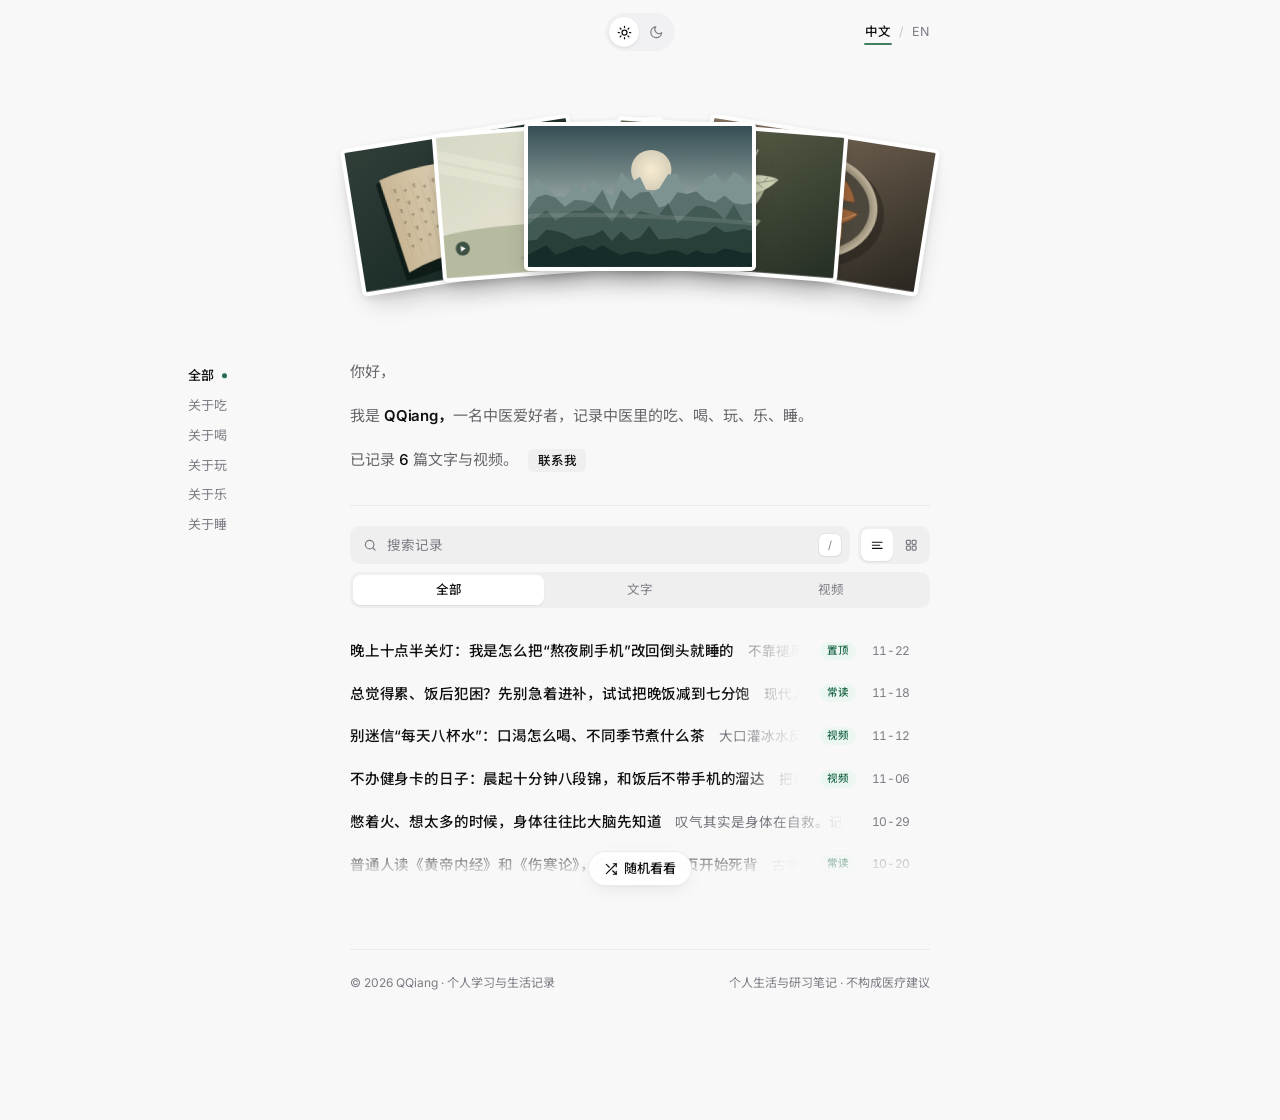
==== commit cb9989f5: "Replace homepage with QQiang Chinese medicine journal" ====
--- a/index.html
+++ b/index.html
@@ -1,1207 +1,2941 @@
 <!DOCTYPE html>
 <html lang="zh-CN">
 <head>
-    <meta charset="UTF-8">
-    <meta name="viewport" content="width=device-width, initial-scale=1.0">
-    <title>光头Qqiang — 让复杂的工作，变简单</title>
-    <meta name="description" content="光头Qqiang 专注中小企业工作流优化与数字化落地。深入业务现场，梳理流程、减少无效沟通，让简单好用的系统融入日常工作。">
-    <meta name="theme-color" content="#F4F3EE">
-    <link rel="icon" type="image/svg+xml" href="/favicon.svg?v=216">
-    <link rel="canonical" href="https://qqiang.com/">
-    <meta name="robots" content="index, follow">
-    <meta property="og:type" content="website">
-    <meta property="og:title" content="光头Qqiang · 让复杂的工作，变简单">
-    <meta property="og:description" content="为中小企业理顺业务流程，让工作流数字化真正落地。">
-    <meta property="og:locale" content="zh_CN">
-    <meta property="og:url" content="https://qqiang.com/">
-    <link rel="preconnect" href="https://fonts.googleapis.com">
-    <link rel="preconnect" href="https://fonts.gstatic.com" crossorigin>
-    <link href="https://fonts.googleapis.com/css2?family=Inter:wght@400;500;600&family=Noto+Sans+SC:wght@400;500&family=Noto+Serif+SC:wght@500;600&display=swap" rel="stylesheet">
-    
-    <style>
-        :root {
-            /* 1. 典藏级色板：经对比度校准，确保极佳的阅读清晰度 */
-            --linen: #F4F3EE;           /* 温润亚麻宣纸底色 */
-            --linen-card: #EAE8E0;      /* 信笺微凹托盘色 */
-            --ink-100: #121614;         /* 一级松烟墨：主标题与核心重点 */
-            --ink-80: #333A36;          /* 二级深矿灰：高对比正文（清晰不发虚） */
-            --ink-60: #525A55;          /* 三级次主色：用于首屏副句，稳重耐看 */
-            --ink-40: #78807B;          /* 四级晨雾灰：次要注脚与序数 */
-            
-            --fir-green: #183826;       /* 深林冷杉绿（实证档案底色） */
-            --signal-green: #247A43;    /* 你的品牌秩序绿 */
-            --hairline: rgba(18, 22, 20, 0.1);
-
-            /* 2. 双字体交响：宋体立骨相，无衬线体保阅读 */
-            --font-display: "Noto Serif SC", "Songti SC", "STSong", serif;
-            --font-body: "Inter", -apple-system, BlinkMacSystemFont, "PingFang SC", "Noto Sans SC", sans-serif;
-
-            /* 3. 严格锁定的 4 级字号体系 */
-            --size-hero: clamp(30px, 3.8vw, 42px);
-            --size-title: 20px;
-            --size-body: 16px;
-            --size-meta: 13px;
-
-            --ease-out: 250ms ease-out;
+  <meta charset="UTF-8" />
+  <meta name="viewport" content="width=device-width, initial-scale=1.0" />
+  <title>QQiang. — 吃、喝、玩、乐、睡</title>
+  <!-- 引入 Inter 与 Noto Sans SC / Noto Serif SC，兼顾极简 UI 与封面编辑质感 -->
+  <link rel="preconnect" href="https://fonts.googleapis.com" />
+  <link rel="preconnect" href="https://fonts.gstatic.com" crossorigin />
+  <link href="https://fonts.googleapis.com/css2?family=Inter:wght@400;500;600&family=Noto+Sans+SC:wght@400;500;600&family=Noto+Serif+SC:wght@500;600&display=swap" rel="stylesheet" />
+  <style id="compiled-utilities">/*
+  Tailwind CSS v4 Preflight & Compiled Utilities (Offline-Ready)
+*/
+*,
+::after,
+::before,
+::backdrop,
+::file-selector-button {
+  box-sizing: border-box;
+  margin: 0;
+  padding: 0;
+  border: 0 solid;
+}
+
+html,
+:host {
+  line-height: 1.5;
+  -webkit-text-size-adjust: 100%;
+  tab-size: 4;
+  font-family: ui-sans-serif, system-ui, sans-serif, 'Apple Color Emoji', 'Segoe UI Emoji', 'Segoe UI Symbol', 'Noto Color Emoji';
+  -webkit-tap-highlight-color: transparent;
+}
+
+hr {
+  height: 0;
+  color: inherit;
+  border-top-width: 1px;
+}
+
+abbr:where([title]) {
+  -webkit-text-decoration: underline dotted;
+  text-decoration: underline dotted;
+}
+
+h1, h2, h3, h4, h5, h6 {
+  font-size: inherit;
+  font-weight: inherit;
+}
+
+a {
+  color: inherit;
+  -webkit-text-decoration: inherit;
+  text-decoration: inherit;
+}
+
+b, strong { font-weight: bolder; }
+
+code, kbd, samp, pre {
+  font-family: ui-monospace, SFMono-Regular, Menlo, Monaco, Consolas, 'Liberation Mono', 'Courier New', monospace;
+  font-size: 1em;
+}
+
+small { font-size: 80%; }
+
+sub, sup {
+  font-size: 75%;
+  line-height: 0;
+  position: relative;
+  vertical-align: baseline;
+}
+sub { bottom: -0.25em; }
+sup { top: -0.5em; }
+
+table {
+  text-indent: 0;
+  border-color: inherit;
+  border-collapse: collapse;
+}
+
+:-moz-focusring { outline: auto; }
+progress { vertical-align: baseline; }
+summary { display: list-item; }
+ol, ul, menu { list-style: none; }
+
+img, svg, video, canvas, audio, iframe, embed, object {
+  display: block;
+  vertical-align: middle;
+}
+
+img, video {
+  max-width: 100%;
+  height: auto;
+}
+
+button, input, select, optgroup, textarea, ::file-selector-button {
+  font: inherit;
+  font-feature-settings: inherit;
+  font-variation-settings: inherit;
+  letter-spacing: inherit;
+  color: inherit;
+  border-radius: 0;
+  background-color: transparent;
+  opacity: 1;
+}
+
+::placeholder { opacity: 1; }
+textarea { resize: vertical; }
+::-webkit-search-decoration { -webkit-appearance: none; }
+button, input:where([type='button'], [type='reset'], [type='submit']), ::file-selector-button { appearance: button; }
+[hidden]:where(:not([hidden='until-found'])) { display: none !important; }
+
+:root, :host {
+  --font-sans: Inter, "Noto Sans SC", sans-serif;
+  --spacing: 0.25rem;
+  --font-weight-normal: 400;
+  --font-weight-medium: 500;
+  --font-weight-semibold: 600;
+  --tracking-tight: -0.025em;
+  --blur-md: 12px;
+  --aspect-video: 16 / 9;
+  --default-transition-duration: 150ms;
+  --default-transition-timing-function: cubic-bezier(0.4, 0, 0.2, 1);
+  --color-ink: var(--ink);
+  --color-secondary: var(--secondary);
+  --color-meta: var(--meta);
+  --color-surface: var(--surface);
+  --color-rowhover: var(--row-hover);
+  --color-hairline: var(--border-subtle);
+  --color-badgeBg: var(--badge-bg);
+  --color-badgeText: var(--badge-text);
+}
+
+.pointer-events-none { pointer-events: none; }
+.absolute { position: absolute; }
+.fixed { position: fixed; }
+.relative { position: relative; }
+.sticky { position: sticky; }
+.inset-0 { inset: 0; }
+.top-0 { top: 0; }
+.top-\[14px\] { top: 14px; }
+.right-0 { right: 0; }
+.right-2 { right: 0.5rem; }
+.bottom-0 { bottom: 0; }
+.left-0 { left: 0; }
+.left-1\/2 { left: 50%; }
+.left-3 { left: 0.75rem; }
+.z-10 { z-index: 10; }
+.z-20 { z-index: 20; }
+.z-30 { z-index: 30; }
+.z-40 { z-index: 40; }
+
+.-mx-2 { margin-inline: -0.5rem; }
+.mx-auto { margin-inline: auto; }
+.mt-0\.5 { margin-top: 0.125rem; }
+.mt-1 { margin-top: 0.25rem; }
+.mt-2 { margin-top: 0.5rem; }
+.mt-2\.5 { margin-top: 0.625rem; }
+.mt-3 { margin-top: 0.75rem; }
+.mt-3\.5 { margin-top: 0.875rem; }
+.mt-4 { margin-top: 1rem; }
+.mt-5 { margin-top: 1.25rem; }
+.mt-7 { margin-top: 1.75rem; }
+.mt-12 { margin-top: 3rem; }
+.mt-16 { margin-top: 4rem; }
+.mb-2 { margin-bottom: 0.5rem; }
+.mb-3 { margin-bottom: 0.75rem; }
+.ml-1\.5 { margin-left: 0.375rem; }
+.ml-2\.5 { margin-left: 0.625rem; }
+.ml-\[2px\] { margin-left: 2px; }
+
+.line-clamp-2 {
+  overflow: hidden;
+  display: -webkit-box;
+  -webkit-box-orient: vertical;
+  -webkit-line-clamp: 2;
+}
+.block { display: block; }
+.flex { display: flex; }
+.grid { display: grid; }
+.inline-flex { display: inline-flex; }
+.hidden { display: none; }
+.aspect-\[16\/10\] { aspect-ratio: 16 / 10; }
+.aspect-video { aspect-ratio: var(--aspect-video); }
+
+.h-3\.5 { height: 0.875rem; }
+.h-4 { height: 1rem; }
+.h-7 { height: 1.75rem; }
+.h-\[14\.5px\] { height: 14.5px; }
+.h-\[15px\] { height: 15px; }
+.h-\[18px\] { height: 18px; }
+.h-\[22px\] { height: 22px; }
+.h-\[30px\] { height: 30px; }
+.h-\[32px\] { height: 32px; }
+.h-\[38px\] { height: 38px; }
+.h-\[44px\] { height: 44px; }
+.h-\[66px\] { height: 66px; }
+.h-full { height: 100%; }
+.min-h-screen { min-height: 100vh; }
+
+.w-3\.5 { width: 0.875rem; }
+.w-4 { width: 1rem; }
+.w-7 { width: 1.75rem; }
+.w-\[14\.5px\] { width: 14.5px; }
+.w-\[15px\] { width: 15px; }
+.w-\[22px\] { width: 22px; }
+.w-\[32px\] { width: 32px; }
+.w-\[44px\] { width: 44px; }
+.w-full { width: 100%; }
+.max-w-\[580px\] { max-width: 580px; }
+.min-w-0 { min-width: 0; }
+.min-w-\[44px\] { min-width: 44px; }
+.min-w-full { min-width: 100%; }
+
+.flex-1 { flex: 1; }
+.shrink-0 { flex-shrink: 0; }
+.-translate-x-1\/2 { transform: translateX(-50%); }
+.cursor-pointer { cursor: pointer; }
+
+.grid-cols-1 { grid-template-columns: repeat(1, minmax(0, 1fr)); }
+.grid-cols-3 { grid-template-columns: repeat(3, minmax(0, 1fr)); }
+.flex-col { flex-direction: column; }
+.flex-wrap { flex-wrap: wrap; }
+.items-center { align-items: center; }
+.items-start { align-items: flex-start; }
+.justify-between { justify-content: space-between; }
+.justify-center { justify-content: center; }
+
+.gap-1\.5 { gap: 0.375rem; }
+.gap-2 { gap: 0.5rem; }
+.gap-2\.5 { gap: 0.625rem; }
+.gap-3 { gap: 0.75rem; }
+.gap-5 { gap: 1.25rem; }
+.gap-\[11px\] { gap: 11px; }
+.gap-x-5 { column-gap: 1.25rem; }
+.gap-y-7 { row-gap: 1.75rem; }
+
+.space-y-0\.5 > :not(:last-child) { margin-bottom: 0.125rem; }
+.space-y-1 > :not(:last-child) { margin-bottom: 0.25rem; }
+.space-y-2 > :not(:last-child) { margin-bottom: 0.5rem; }
+.space-y-5 > :not(:last-child) { margin-bottom: 1.25rem; }
+
+.truncate {
+  overflow: hidden;
+  text-overflow: ellipsis;
+  white-space: nowrap;
+}
+.overflow-hidden { overflow: hidden; }
+.overflow-x-auto { overflow-x: auto; }
+
+.rounded-\[6px\] { border-radius: 6px; }
+.rounded-\[7\.5px\] { border-radius: 7.5px; }
+.rounded-\[9px\] { border-radius: 9px; }
+.rounded-\[10px\] { border-radius: 10px; }
+.rounded-\[11px\] { border-radius: 11px; }
+.rounded-\[12px\] { border-radius: 12px; }
+.rounded-full { border-radius: 9999px; }
+.rounded-b-\[14px\] { border-bottom-right-radius: 14px; border-bottom-left-radius: 14px; }
+
+.border { border-width: 1px; }
+.border-t { border-top-width: 1px; }
+.border-b { border-bottom-width: 1px; }
+.border-hairline { border-color: var(--color-hairline); }
+
+.bg-\[\#111214\] { background-color: #111214; }
+.bg-badgeBg { background-color: var(--color-badgeBg); }
+.bg-surface { background-color: var(--color-surface); }
+.bg-transparent { background-color: transparent; }
+
+.object-cover { object-fit: cover; }
+.object-top { object-position: top; }
+
+.p-3\.5 { padding: 0.875rem; }
+.p-5 { padding: 1.25rem; }
+.px-1 { padding-inline: 0.25rem; }
+.px-1\.5 { padding-inline: 0.375rem; }
+.px-2 { padding-inline: 0.5rem; }
+.px-2\.5 { padding-inline: 0.625rem; }
+.px-3 { padding-inline: 0.75rem; }
+.px-4 { padding-inline: 1rem; }
+.px-5 { padding-inline: 1.25rem; }
+.px-\[7px\] { padding-inline: 7px; }
+.py-0\.5 { padding-block: 0.125rem; }
+.py-1\.5 { padding-block: 0.375rem; }
+.py-2 { padding-block: 0.5rem; }
+.py-2\.5 { padding-block: 0.625rem; }
+.py-16 { padding-block: 4rem; }
+.py-\[1\.5px\] { padding-block: 1.5px; }
+.py-\[2px\] { padding-block: 2px; }
+.py-\[9px\] { padding-block: 9px; }
+.pt-1\.5 { padding-top: 0.375rem; }
+.pt-3\.5 { padding-top: 0.875rem; }
+.pt-5 { padding-top: 1.25rem; }
+.pt-6 { padding-top: 1.5rem; }
+.pt-\[84px\] { padding-top: 84px; }
+.pr-11 { padding-right: 2.75rem; }
+.pr-14 { padding-right: 3.5rem; }
+.pb-3\.5 { padding-bottom: 0.875rem; }
+.pb-4 { padding-bottom: 1rem; }
+.pb-5 { padding-bottom: 1.25rem; }
+.pb-8 { padding-bottom: 2rem; }
+.pb-32 { padding-bottom: 8rem; }
+.pl-9 { padding-left: 2.25rem; }
+
+.text-center { text-align: center; }
+.text-left { text-align: left; }
+.text-right { text-align: right; }
+
+.font-sans { font-family: var(--font-sans); }
+.text-\[10\.5px\] { font-size: 10.5px; }
+.text-\[11\.5px\] { font-size: 11.5px; }
+.text-\[11px\] { font-size: 11px; }
+.text-\[12\.5px\] { font-size: 12.5px; }
+.text-\[12px\] { font-size: 12px; }
+.text-\[13\.5px\] { font-size: 13.5px; }
+.text-\[13px\] { font-size: 13px; }
+.text-\[14\.5px\] { font-size: 14.5px; }
+.text-\[14px\] { font-size: 14px; }
+.text-\[15px\] { font-size: 15px; }
+.text-\[23px\] { font-size: 23px; }
+
+.leading-\[1\.35\] { line-height: 1.35; }
+.leading-\[1\.45\] { line-height: 1.45; }
+.leading-\[1\.5\] { line-height: 1.5; }
+.leading-\[1\.55\] { line-height: 1.55; }
+.leading-\[1\.75\] { line-height: 1.75; }
+.leading-\[1\.85\] { line-height: 1.85; }
+
+.font-medium { font-weight: 500; }
+.font-normal { font-weight: 400; }
+.font-semibold { font-weight: 600; }
+.tracking-tight { letter-spacing: var(--tracking-tight); }
+.whitespace-nowrap { white-space: nowrap; }
+
+.text-\[var\(--accent\)\] { color: var(--accent); }
+.text-\[var\(--summary\)\] { color: var(--summary); }
+.text-badgeText { color: var(--color-badgeText); }
+.text-ink { color: var(--color-ink); }
+.text-meta { color: var(--color-meta); }
+.text-secondary { color: var(--color-secondary); }
+.tabular-nums { font-variant-numeric: tabular-nums; }
+.opacity-0 { opacity: 0; }
+
+.transition-colors {
+  transition-property: color, background-color, border-color;
+  transition-timing-function: var(--default-transition-timing-function);
+  transition-duration: var(--default-transition-duration);
+}
+.transition-opacity {
+  transition-property: opacity;
+  transition-timing-function: var(--default-transition-timing-function);
+  transition-duration: var(--default-transition-duration);
+}
+.duration-200 { transition-duration: 200ms; }
+.select-none { -webkit-user-select: none; user-select: none; }
+
+.placeholder\:text-meta::placeholder { color: var(--color-meta); }
+.hover\:bg-\[var\(--surface-hover\)\]:hover { background-color: var(--surface-hover); }
+.hover\:bg-rowhover:hover { background-color: var(--color-rowhover); }
+.hover\:bg-surface:hover { background-color: var(--color-surface); }
+.hover\:text-\[var\(--link-hover\)\]:hover { color: var(--link-hover); }
+.hover\:text-ink:hover { color: var(--color-ink); }
+.hover\:underline:hover { text-decoration: underline; }
+.focus\:outline-none:focus { outline: none; }
+
+.group:hover .group-hover\:text-\[var\(--accent\)\] { color: var(--accent); }
+.group:hover .group-hover\:text-\[var\(--link-hover\)\] { color: var(--link-hover); }
+
+@media (min-width: 640px) {
+  .sm\:block { display: block; }
+  .sm\:grid-cols-2 { grid-template-columns: repeat(2, minmax(0, 1fr)); }
+  .sm\:flex-row { flex-direction: row; }
+  .sm\:items-center { align-items: center; }
+  .sm\:px-6 { padding-inline: 1.5rem; }
+  .sm\:text-right { text-align: right; }
+  .sm\:text-\[27px\] { font-size: 27px; }
+}
+@media (min-width: 960px) {
+  .min-\[960px\]\:block { display: block; }
+  .min-\[960px\]\:hidden { display: none; }
+}
+@media (min-width: 1180px) {
+  .min-\[1180px\]\:bg-transparent { background-color: transparent; }
+}
+  </style>
+
+  <style>
+    /* ==================== 设计令牌：95% 纯净黑白灰 + 5% 沉稳松墨绿 ==================== */
+    :root {
+      --bg: #F8F8F8;
+      --ink: #111111;
+      --secondary: #66666B;
+      --summary: #73737B;
+      --meta: #7C7C85;
+      --surface: #EFEFF0;
+      --surface-hover: #E9E9EB;
+      --row-hover: #F0F0F2;
+      --border-subtle: #EAEAEF;
+      --pill-bg: #FFFFFF;
+      --pill-shadow: 0 1px 2px rgba(0, 0, 0, 0.06), 0 0.5px 1px rgba(0, 0, 0, 0.03);
+      --accent: #1F6A4A;
+      --badge-bg: #EDF7F2;
+      --badge-text: #1F6A4A;
+      --link-hover: #1F6A4A;
+      --search-focus-border: #6BB392;
+      --search-focus-ring: rgba(31, 106, 74, 0.1);
+      --kbd-bg: #FFFFFF;
+      --kbd-shadow: 0 1px 2px rgba(0, 0, 0, 0.06), 0 0 0 1px rgba(0, 0, 0, 0.04);
+      --switch-track-bg: rgba(240, 240, 242, 0.88);
+      --switch-knob-bg: #FFFFFF;
+      --switch-knob-shadow: 0 1px 3px rgba(0, 0, 0, 0.09), 0 0.5px 1px rgba(0, 0, 0, 0.04);
+      --top-fade: linear-gradient(to bottom, rgba(248, 248, 248, 0.96) 55%, rgba(248, 248, 248, 0));
+      --fan-hover-shadow: 0 22px 42px -10px rgba(0, 0, 0, 0.22), 0 4px 12px rgba(0, 0, 0, 0.08);
+      --modal-bg: #FFFFFF;
+      --modal-backdrop: rgba(0, 0, 0, 0.14);
+      --modal-item-bg: #F5F5F6;
+      --modal-item-hover: #ECECEE;
+      --surprise-grad: linear-gradient(to top, rgba(248, 248, 248, 0.96) 38%, rgba(248, 248, 248, 0));
+      --surprise-bg: rgba(255, 255, 255, 0.92);
+      --surprise-shadow: 0 6px 20px -4px rgba(0, 0, 0, 0.08), 0 1px 2px rgba(0, 0, 0, 0.04);
+      --veil-edge: rgba(31, 106, 74, 0.055);
+      --veil-core: rgba(31, 106, 74, 0.13);
+      --veil-glint: rgba(255, 255, 255, 0.42);
+      --directory-jump-inset: 52px;
+    }
+
+    @media (min-width: 960px) {
+      :root { --directory-jump-inset: 14px; }
+    }
+
+    [data-theme="dark"] {
+      --bg: #0A0A0B;
+      --ink: #F2F2F3;
+      --secondary: #9898A0;
+      --summary: #94949D;
+      --meta: #7E7E87;
+      --surface: #151517;
+      --surface-hover: #1D1D20;
+      --row-hover: #131316;
+      --border-subtle: rgba(255, 255, 255, 0.075);
+      --pill-bg: #242428;
+      --pill-shadow: 0 1px 3px rgba(0, 0, 0, 0.45), 0 0 0 1px rgba(255, 255, 255, 0.05);
+      --accent: #5CC894;
+      --badge-bg: rgba(92, 200, 148, 0.11);
+      --badge-text: #5CC894;
+      --link-hover: #5CC894;
+      --search-focus-border: #469E74;
+      --search-focus-ring: rgba(92, 200, 148, 0.14);
+      --kbd-bg: #222226;
+      --kbd-shadow: 0 1px 2px rgba(0, 0, 0, 0.45), 0 0 0 1px rgba(255, 255, 255, 0.07);
+      --switch-track-bg: rgba(24, 24, 27, 0.88);
+      --switch-knob-bg: #2C2C31;
+      --switch-knob-shadow: 0 1px 4px rgba(0, 0, 0, 0.45), 0 0 0 1px rgba(255, 255, 255, 0.07);
+      --top-fade: linear-gradient(to bottom, rgba(10, 10, 11, 0.96) 55%, rgba(10, 10, 11, 0));
+      --fan-hover-shadow: 0 24px 46px -10px rgba(0, 0, 0, 0.85), 0 0 0 1px rgba(255, 255, 255, 0.12);
+      --modal-bg: #121214;
+      --modal-backdrop: rgba(0, 0, 0, 0.58);
+      --modal-item-bg: #1A1A1E;
+      --modal-item-hover: #232328;
+      --surprise-grad: linear-gradient(to top, rgba(10, 10, 11, 0.95) 38%, rgba(10, 10, 11, 0));
+      --surprise-bg: rgba(22, 22, 25, 0.92);
+      --surprise-shadow: 0 8px 24px -4px rgba(0, 0, 0, 0.68), 0 0 0 1px rgba(255, 255, 255, 0.08);
+      --veil-edge: rgba(92, 200, 148, 0.05);
+      --veil-core: rgba(92, 200, 148, 0.15);
+      --veil-glint: rgba(209, 250, 229, 0.12);
+    }
+
+    /* ==================== 基础排版与无障碍焦点 ==================== */
+    button:focus-visible, a:focus-visible {
+      outline: 2px solid var(--accent) !important;
+      outline-offset: 3px;
+    }
+
+    html {
+      scroll-behavior: smooth;
+      background-color: var(--bg);
+      color: var(--ink);
+      -webkit-font-smoothing: antialiased;
+      -moz-osx-font-smoothing: grayscale;
+      text-rendering: optimizeLegibility;
+    }
+
+    body {
+      background-color: var(--bg);
+      color: var(--ink);
+      font-family: Inter, "Noto Sans SC", -apple-system, BlinkMacSystemFont, "PingFang SC", "Microsoft YaHei", sans-serif;
+      overflow-x: hidden;
+      transition: background-color 0.28s ease, color 0.28s ease;
+    }
+
+    ::selection {
+      background-color: var(--badge-bg);
+      color: var(--accent);
+    }
+
+    .tracking-editorial { letter-spacing: -0.012em; }
+    .no-scrollbar::-webkit-scrollbar { display: none; }
+    .no-scrollbar { -ms-overflow-style: none; scrollbar-width: none; }
+
+    /* 中英文正文微调：中文舒展，英文紧致利落 */
+    #readerBody {
+      font-size: 16px;
+      line-height: 1.92;
+      letter-spacing: 0.01em;
+    }
+    html[lang="en"] body {
+      letter-spacing: -0.005em;
+    }
+    html[lang="en"] #readerBody {
+      font-size: 15.5px;
+      line-height: 1.78;
+      letter-spacing: 0;
+    }
+    html[lang="en"] #readerTitle {
+      overflow-wrap: anywhere;
+    }
+
+    /* ==================== View Transition：主题圆形扩散 & 卷轴青雾光帘过渡 ==================== */
+    ::view-transition {
+      background-color: var(--bg);
+    }
+    ::view-transition-old(root),
+    ::view-transition-new(root) {
+      animation: none;
+      mix-blend-mode: normal;
+    }
+    ::view-transition-old(root) { z-index: 1; }
+    ::view-transition-new(root) { z-index: 9999; }
+
+    /* 语言切换：东方卷轴式「青雾光帘斜拂」过渡（中→英自左向右翻页，英→中自右向左展卷） */
+    #langSweepVeil {
+      position: fixed;
+      inset: 0;
+      pointer-events: none;
+      z-index: 90;
+      opacity: 0;
+      visibility: hidden;
+      will-change: transform, opacity;
+    }
+
+    html.language-sweep #langSweepVeil {
+      view-transition-name: lang-veil;
+      visibility: visible;
+    }
+
+    html.language-sweep.lang-ltr #langSweepVeil {
+      background: linear-gradient(
+        98deg,
+        transparent 24%,
+        var(--veil-edge) 41%,
+        var(--veil-core) 48.5%,
+        var(--veil-glint) 50.5%,
+        var(--veil-edge) 58%,
+        transparent 76%
+      );
+    }
+
+    html.language-sweep.lang-rtl #langSweepVeil {
+      background: linear-gradient(
+        262deg,
+        transparent 24%,
+        var(--veil-edge) 41%,
+        var(--veil-core) 48.5%,
+        var(--veil-glint) 50.5%,
+        var(--veil-edge) 58%,
+        transparent 76%
+      );
+    }
+
+    #langSweepVeil.is-visible {
+      opacity: 1;
+    }
+
+    @keyframes langCurtainOldLTR {
+      0% {
+        -webkit-mask-position: 100% 0;
+        mask-position: 100% 0;
+        filter: blur(0px);
+        transform: translateX(0);
+        opacity: 1;
+      }
+      100% {
+        -webkit-mask-position: 0% 0;
+        mask-position: 0% 0;
+        filter: blur(3.5px);
+        transform: translateX(-12px);
+        opacity: 0.72;
+      }
+    }
+
+    @keyframes langCurtainNewLTR {
+      0% {
+        -webkit-mask-position: 100% 0;
+        mask-position: 100% 0;
+        filter: blur(2.5px);
+        transform: translateX(14px);
+      }
+      72% {
+        filter: blur(0.4px);
+      }
+      100% {
+        -webkit-mask-position: 0% 0;
+        mask-position: 0% 0;
+        filter: blur(0px);
+        transform: translateX(0);
+      }
+    }
+
+    @keyframes langCurtainOldRTL {
+      0% {
+        -webkit-mask-position: 0% 0;
+        mask-position: 0% 0;
+        filter: blur(0px);
+        transform: translateX(0);
+        opacity: 1;
+      }
+      100% {
+        -webkit-mask-position: 100% 0;
+        mask-position: 100% 0;
+        filter: blur(3.5px);
+        transform: translateX(12px);
+        opacity: 0.72;
+      }
+    }
+
+    @keyframes langCurtainNewRTL {
+      0% {
+        -webkit-mask-position: 0% 0;
+        mask-position: 0% 0;
+        filter: blur(2.5px);
+        transform: translateX(-14px);
+      }
+      72% {
+        filter: blur(0.4px);
+      }
+      100% {
+        -webkit-mask-position: 100% 0;
+        mask-position: 100% 0;
+        filter: blur(0px);
+        transform: translateX(0);
+      }
+    }
+
+    @keyframes langVeilGlideLTR {
+      0% { transform: translateX(-100vw); opacity: 0; }
+      18% { opacity: 1; }
+      82% { opacity: 0.92; }
+      100% { transform: translateX(100vw); opacity: 0; }
+    }
+
+    @keyframes langVeilGlideRTL {
+      0% { transform: translateX(100vw); opacity: 0; }
+      18% { opacity: 1; }
+      82% { opacity: 0.92; }
+      100% { transform: translateX(-100vw); opacity: 0; }
+    }
+
+    @keyframes langFallbackReveal {
+      from { opacity: 0; filter: blur(3px); transform: translateY(5px); }
+      to { opacity: 1; filter: blur(0); transform: translateY(0); }
+    }
+
+    html.language-sweep::view-transition-group(root) {
+      animation-duration: 780ms;
+    }
+
+    html.language-sweep.lang-ltr::view-transition-old(root) {
+      z-index: 1;
+      -webkit-mask-image: linear-gradient(98deg, transparent 0%, transparent 41%, #000 61%, #000 100%);
+      mask-image: linear-gradient(98deg, transparent 0%, transparent 41%, #000 61%, #000 100%);
+      -webkit-mask-size: 300% 100%;
+      mask-size: 300% 100%;
+      -webkit-mask-repeat: no-repeat;
+      mask-repeat: no-repeat;
+      animation: langCurtainOldLTR 780ms cubic-bezier(0.32, 0.72, 0.22, 1) both;
+    }
+
+    html.language-sweep.lang-ltr::view-transition-new(root) {
+      z-index: 2;
+      -webkit-mask-image: linear-gradient(98deg, #000 0%, #000 39%, transparent 59%, transparent 100%);
+      mask-image: linear-gradient(98deg, #000 0%, #000 39%, transparent 59%, transparent 100%);
+      -webkit-mask-size: 300% 100%;
+      mask-size: 300% 100%;
+      -webkit-mask-repeat: no-repeat;
+      mask-repeat: no-repeat;
+      animation: langCurtainNewLTR 780ms cubic-bezier(0.32, 0.72, 0.22, 1) both;
+    }
+
+    html.language-sweep.lang-rtl::view-transition-old(root) {
+      z-index: 1;
+      -webkit-mask-image: linear-gradient(262deg, transparent 0%, transparent 41%, #000 61%, #000 100%);
+      mask-image: linear-gradient(262deg, transparent 0%, transparent 41%, #000 61%, #000 100%);
+      -webkit-mask-size: 300% 100%;
+      mask-size: 300% 100%;
+      -webkit-mask-repeat: no-repeat;
+      mask-repeat: no-repeat;
+      animation: langCurtainOldRTL 780ms cubic-bezier(0.32, 0.72, 0.22, 1) both;
+    }
+
+    html.language-sweep.lang-rtl::view-transition-new(root) {
+      z-index: 2;
+      -webkit-mask-image: linear-gradient(262deg, #000 0%, #000 39%, transparent 59%, transparent 100%);
+      mask-image: linear-gradient(262deg, #000 0%, #000 39%, transparent 59%, transparent 100%);
+      -webkit-mask-size: 300% 100%;
+      mask-size: 300% 100%;
+      -webkit-mask-repeat: no-repeat;
+      mask-repeat: no-repeat;
+      animation: langCurtainNewRTL 780ms cubic-bezier(0.32, 0.72, 0.22, 1) both;
+    }
+
+    html.language-sweep::view-transition-group(lang-veil) {
+      z-index: 4;
+      animation-duration: 780ms;
+    }
+    html.language-sweep::view-transition-old(lang-veil) {
+      animation: none;
+      opacity: 0;
+    }
+    html.language-sweep.lang-ltr::view-transition-new(lang-veil) {
+      animation: langVeilGlideLTR 780ms cubic-bezier(0.32, 0.72, 0.22, 1) both;
+    }
+    html.language-sweep.lang-rtl::view-transition-new(lang-veil) {
+      animation: langVeilGlideRTL 780ms cubic-bezier(0.32, 0.72, 0.22, 1) both;
+    }
+
+    /* 顶部控制栏在光帘拂过时保持清晰悬停在最上层 */
+    html.language-sweep #topControlBar {
+      view-transition-name: top-bar;
+    }
+    html.language-sweep::view-transition-group(top-bar) {
+      z-index: 6;
+      animation-duration: 320ms;
+    }
+
+    /* 不支持 View Transition 时的优雅降级 */
+    .lang-fallback-in {
+      animation: langFallbackReveal 480ms cubic-bezier(0.22, 1, 0.36, 1) forwards;
+    }
+
+    /* ==================== 顶部居中黑白药丸滑块开关 & 内容区右上角对齐栏 ==================== */
+    #topControlBar {
+      position: fixed;
+      top: 14px;
+      left: 0;
+      right: 0;
+      z-index: 40;
+      pointer-events: none;
+    }
+
+    .top-control-inner {
+      position: relative;
+      height: 36px;
+      display: flex;
+      align-items: center;
+      justify-content: center;
+    }
+
+    #themeDock {
+      pointer-events: auto;
+    }
+
+    .theme-switch-pill {
+      position: relative;
+      display: inline-flex;
+      align-items: center;
+      padding: 3px;
+      border-radius: 9999px;
+      background-color: var(--switch-track-bg);
+      backdrop-filter: blur(14px);
+      -webkit-backdrop-filter: blur(14px);
+      border: 1px solid transparent;
+    }
+
+    .theme-switch-knob {
+      position: absolute;
+      top: 3px;
+      left: 3px;
+      width: 30px;
+      height: 30px;
+      border-radius: 9999px;
+      background-color: var(--switch-knob-bg);
+      box-shadow: var(--switch-knob-shadow);
+      transition: transform 0.36s cubic-bezier(0.22, 1.15, 0.36, 1), background-color 0.25s ease;
+      pointer-events: none;
+    }
+
+    [data-theme="dark"] .theme-switch-knob { transform: translateX(32px); }
+
+    .theme-switch-btn {
+      position: relative;
+      z-index: 1;
+      width: 30px;
+      height: 30px;
+      display: inline-flex;
+      align-items: center;
+      justify-content: center;
+      border-radius: 9999px;
+      color: var(--meta);
+      transition: color 0.22s ease;
+      cursor: pointer;
+    }
+    .theme-switch-btn:hover { color: var(--ink); }
+    html:not([data-theme="dark"]) #lightThemeBtn { color: var(--ink); }
+    [data-theme="dark"] #darkThemeBtn { color: var(--ink); }
+
+    /* ==================== 顶部 5 张扇形插画卡片（与 580px 主栏严格对齐） ==================== */
+    #fanHeader { padding-top: 104px; padding-bottom: 18px; }
+    .fan-stage {
+      position: relative;
+      width: 100%;
+      max-width: 580px;
+      container-type: inline-size;
+      aspect-ratio: 580 / 184;
+      display: flex;
+      align-items: center;
+      justify-content: center;
+    }
+    .fan-card {
+      position: absolute;
+      width: 40%;
+      aspect-ratio: 1.56;
+      box-sizing: border-box;
+      padding: 0;
+      border-radius: 5px;
+      border: 4px solid #fff;
+      background: #fff;
+      overflow: hidden;
+      box-shadow: 0 15px 26px -10px rgba(0, 0, 0, .24), 0 3px 8px rgba(0, 0, 0, .09);
+      cursor: pointer;
+      transform-origin: center center;
+      transition: transform .42s cubic-bezier(.22, 1.12, .36, 1), box-shadow .32s ease;
+      will-change: transform;
+    }
+    .fan-card svg { width: 100%; height: 100%; display: block; }
+    [data-theme="dark"] .fan-card { border-color: #e5e5e5; box-shadow: 0 14px 28px -7px #000a; }
+    .fan-card[data-pos="0"] { transform: translate(-30cqw, 1.5cqw) rotate(-9deg); z-index: 1; }
+    .fan-card[data-pos="1"] { transform: translate(-15cqw, .5cqw) rotate(-4.5deg); z-index: 2; }
+    .fan-card[data-pos="2"] { transform: translate(0, 0); z-index: 5; }
+    .fan-card[data-pos="3"] { transform: translate(15cqw, .5cqw) rotate(4.5deg); z-index: 2; }
+    .fan-card[data-pos="4"] { transform: translate(30cqw, 1.5cqw) rotate(9deg); z-index: 1; }
+
+    @media (hover: hover) and (pointer: fine) {
+      .fan-stage[data-hover-idx="0"] .fan-card[data-pos="0"] { transform: translate(-30cqw, -2.4cqw) rotate(0deg) scale(1.08); z-index: 20; box-shadow: var(--fan-hover-shadow); }
+      .fan-stage[data-hover-idx="0"] .fan-card[data-pos="1"] { transform: translate(-12.2cqw, 0.9cqw) rotate(-4.5deg) scale(0.98); }
+      .fan-stage[data-hover-idx="0"] .fan-card[data-pos="2"] { transform: translate(0.8cqw, 0.0cqw) rotate(0.0deg) scale(0.98); }
+      .fan-stage[data-hover-idx="0"] .fan-card[data-pos="3"] { transform: translate(15.8cqw, 0.9cqw) rotate(4.5deg) scale(0.98); }
+      .fan-stage[data-hover-idx="0"] .fan-card[data-pos="4"] { transform: translate(30.8cqw, 1.8cqw) rotate(9.0deg) scale(0.98); }
+      .fan-stage[data-hover-idx="1"] .fan-card[data-pos="0"] { transform: translate(-32.8cqw, 1.8cqw) rotate(-9.0deg) scale(0.98); }
+      .fan-stage[data-hover-idx="1"] .fan-card[data-pos="1"] { transform: translate(-15cqw, -2.4cqw) rotate(0deg) scale(1.08); z-index: 20; box-shadow: var(--fan-hover-shadow); }
+      .fan-stage[data-hover-idx="1"] .fan-card[data-pos="2"] { transform: translate(2.8cqw, 0.0cqw) rotate(0.0deg) scale(0.98); }
+      .fan-stage[data-hover-idx="1"] .fan-card[data-pos="3"] { transform: translate(15.8cqw, 0.9cqw) rotate(4.5deg) scale(0.98); }
+      .fan-stage[data-hover-idx="1"] .fan-card[data-pos="4"] { transform: translate(30.8cqw, 1.8cqw) rotate(9.0deg) scale(0.98); }
+      .fan-stage[data-hover-idx="2"] .fan-card[data-pos="0"] { transform: translate(-30.8cqw, 1.8cqw) rotate(-9.0deg) scale(0.98); }
+      .fan-stage[data-hover-idx="2"] .fan-card[data-pos="1"] { transform: translate(-17.8cqw, 0.9cqw) rotate(-4.5deg) scale(0.98); }
+      .fan-stage[data-hover-idx="2"] .fan-card[data-pos="2"] { transform: translate(0cqw, -2.4cqw) rotate(0deg) scale(1.08); z-index: 20; box-shadow: var(--fan-hover-shadow); }
+      .fan-stage[data-hover-idx="2"] .fan-card[data-pos="3"] { transform: translate(17.8cqw, 0.9cqw) rotate(4.5deg) scale(0.98); }
+      .fan-stage[data-hover-idx="2"] .fan-card[data-pos="4"] { transform: translate(30.8cqw, 1.8cqw) rotate(9.0deg) scale(0.98); }
+      .fan-stage[data-hover-idx="3"] .fan-card[data-pos="0"] { transform: translate(-30.8cqw, 1.8cqw) rotate(-9.0deg) scale(0.98); }
+      .fan-stage[data-hover-idx="3"] .fan-card[data-pos="1"] { transform: translate(-15.8cqw, 0.9cqw) rotate(-4.5deg) scale(0.98); }
+      .fan-stage[data-hover-idx="3"] .fan-card[data-pos="2"] { transform: translate(-2.8cqw, 0.0cqw) rotate(0.0deg) scale(0.98); }
+      .fan-stage[data-hover-idx="3"] .fan-card[data-pos="3"] { transform: translate(15cqw, -2.4cqw) rotate(0deg) scale(1.08); z-index: 20; box-shadow: var(--fan-hover-shadow); }
+      .fan-stage[data-hover-idx="3"] .fan-card[data-pos="4"] { transform: translate(32.8cqw, 1.8cqw) rotate(9.0deg) scale(0.98); }
+      .fan-stage[data-hover-idx="4"] .fan-card[data-pos="0"] { transform: translate(-30.8cqw, 1.8cqw) rotate(-9.0deg) scale(0.98); }
+      .fan-stage[data-hover-idx="4"] .fan-card[data-pos="1"] { transform: translate(-15.8cqw, 0.9cqw) rotate(-4.5deg) scale(0.98); }
+      .fan-stage[data-hover-idx="4"] .fan-card[data-pos="2"] { transform: translate(-0.8cqw, 0.0cqw) rotate(0.0deg) scale(0.98); }
+      .fan-stage[data-hover-idx="4"] .fan-card[data-pos="3"] { transform: translate(12.2cqw, 0.9cqw) rotate(4.5deg) scale(0.98); }
+      .fan-stage[data-hover-idx="4"] .fan-card[data-pos="4"] { transform: translate(30cqw, -2.4cqw) rotate(0deg) scale(1.08); z-index: 20; box-shadow: var(--fan-hover-shadow); }
+    }
+
+    @media (max-width: 640px) {
+      #fanHeader { padding-top: 88px; padding-bottom: 14px; }
+      .fan-stage { width: calc(100% - 14px); }
+      .fan-card { border-width: 3px; border-radius: 4px; }
+    }
+
+    /* ==================== 桌面左侧主题导航 & 右上角安静语言切换 ==================== */
+    #desktopLeftNav {
+      right: calc(50% + clamp(318px, 34vw, 374px));
+      top: 50%;
+      transform: translateY(-50%);
+      width: 78px;
+      z-index: 15;
+    }
+
+    #desktopLeftNav.in-reader {
+      opacity: 0;
+      pointer-events: none;
+    }
+
+    #desktopTopicDot {
+      position: absolute;
+      top: 0;
+      left: 0;
+      width: 4.5px;
+      height: 4.5px;
+      border-radius: 9999px;
+      background-color: var(--accent);
+      pointer-events: none;
+      opacity: 0;
+      transition: transform 0.42s cubic-bezier(0.22, 1.18, 0.36, 1), opacity 0.2s ease, background-color 0.25s ease;
+      will-change: transform;
+    }
+
+    /* 紧贴 580px 主内容栏右上角，与居中黑白切换胶囊水平齐平 */
+    .language-switch {
+      position: absolute;
+      right: 0;
+      top: 50%;
+      transform: translateY(-50%);
+      pointer-events: auto;
+      height: 26px;
+      display: inline-flex;
+      align-items: center;
+      gap: 7px;
+      white-space: nowrap;
+      font-size: 12.5px;
+      line-height: 1.45;
+      color: var(--meta);
+      user-select: none;
+    }
+
+    .language-switch button {
+      position: relative;
+      padding: 2px 1px;
+      border: 0;
+      background: transparent;
+      color: var(--meta);
+      font: inherit;
+      cursor: pointer;
+      transition: color 0.24s ease;
+    }
+    .language-switch button:hover,
+    .language-switch button[aria-pressed="true"] {
+      color: var(--ink);
+    }
+    .language-switch button[aria-pressed="true"] {
+      font-weight: 500;
+    }
+    .language-switch button:focus-visible {
+      outline: 1.5px solid var(--accent) !important;
+      outline-offset: 4px;
+      border-radius: 2px;
+    }
+    .language-separator {
+      color: var(--meta);
+      opacity: 0.42;
+      font-weight: 400;
+      user-select: none;
+    }
+
+    /* 极细松墨绿滑动下划线 */
+    .lang-active-bar {
+      position: absolute;
+      bottom: 1px;
+      left: 0;
+      height: 1.5px;
+      border-radius: 9999px;
+      background-color: var(--accent);
+      opacity: 0;
+      pointer-events: none;
+      transition: transform 0.42s cubic-bezier(0.22, 1.15, 0.36, 1), width 0.42s cubic-bezier(0.22, 1.15, 0.36, 1), opacity 0.2s ease;
+      will-change: transform, width;
+    }
+
+    /* ==================== 联系我按钮 ==================== */
+    .submit-pill-btn {
+      display: inline-flex;
+      align-items: center;
+      justify-content: center;
+      height: 23px;
+      padding: 0 8.5px;
+      border-radius: 6px;
+      font-size: 12.5px;
+      font-weight: 500;
+      color: var(--ink);
+      background-color: var(--surface);
+      border: 1px solid transparent;
+      transition: background-color 0.2s ease, color 0.2s ease, transform 0.14s ease;
+    }
+    .submit-pill-btn:hover { background-color: var(--surface-hover); color: var(--ink); }
+    .submit-pill-btn:active { transform: scale(0.96); }
+    .submit-pill-btn.is-open { background-color: var(--ink); color: var(--bg); }
+
+    /* ==================== 搜索框聚焦态 ==================== */
+    .search-box-shell {
+      background-color: var(--surface);
+      border: 1px solid transparent;
+      transition: background-color 0.2s ease, border-color 0.22s ease, box-shadow 0.22s ease;
+    }
+    .search-box-shell:hover { background-color: var(--surface-hover); }
+    .search-box-shell:focus-within {
+      background-color: var(--bg);
+      border-color: var(--search-focus-border);
+      box-shadow: 0 0 0 3px var(--search-focus-ring);
+    }
+    .search-box-shell .search-icon { color: var(--meta); transition: color 0.2s ease; }
+    .search-box-shell:focus-within .search-icon { color: var(--ink); }
+    .search-kbd {
+      background-color: var(--kbd-bg);
+      color: var(--meta);
+      box-shadow: var(--kbd-shadow);
+    }
+
+    /* ==================== 分段白色滑块栏 & 视图切换 ==================== */
+    .segmented-track {
+      position: relative;
+      background-color: var(--surface);
+      border-radius: 10px;
+      padding: 3px;
+    }
+
+    .segmented-pill {
+      position: absolute;
+      top: 3px;
+      bottom: 3px;
+      left: 0;
+      border-radius: 7.5px;
+      background-color: var(--pill-bg);
+      box-shadow: var(--pill-shadow);
+      pointer-events: none;
+      opacity: 0;
+      transition: transform 0.36s cubic-bezier(0.22, 1.12, 0.36, 1), width 0.36s cubic-bezier(0.22, 1.12, 0.36, 1), opacity 0.2s ease, background-color 0.25s ease;
+      will-change: transform, width;
+    }
+
+    .view-toggle-track {
+      position: relative;
+      display: inline-flex;
+      align-items: center;
+      padding: 3px;
+      height: 38px;
+      border-radius: 10px;
+      background-color: var(--surface);
+      flex-shrink: 0;
+    }
+
+    .view-toggle-knob {
+      position: absolute;
+      top: 3px;
+      left: 3px;
+      width: 32px;
+      height: 32px;
+      border-radius: 7.5px;
+      background-color: var(--pill-bg);
+      box-shadow: var(--pill-shadow);
+      pointer-events: none;
+      transition: transform 0.34s cubic-bezier(0.22, 1.15, 0.36, 1), background-color 0.25s ease;
+    }
+    .view-toggle-track[data-mode="grid"] .view-toggle-knob { transform: translateX(34px); }
+
+    /* ==================== 列表项响应排版：大屏单行渐隐，小屏优雅双行 ==================== */
+    .entry-row {
+      width: 100%;
+      padding: 9.5px 10px;
+      margin-inline: -10px;
+      border-radius: 9px;
+      display: flex;
+      align-items: center;
+      justify-content: space-between;
+      gap: 20px;
+      text-align: left;
+      cursor: pointer;
+      transition: background-color 0.16s ease;
+    }
+    .entry-row:hover { background-color: var(--row-hover); }
+
+    .entry-row-main {
+      min-width: 0;
+      flex: 1;
+      font-size: 14.5px;
+      line-height: 1.5;
+      white-space: nowrap;
+      overflow: hidden;
+      -webkit-mask-image: linear-gradient(to right, #000 84%, transparent 100%);
+      mask-image: linear-gradient(to right, #000 84%, transparent 100%);
+    }
+    .entry-row-summary-inline {
+      color: var(--summary);
+      font-size: 13.5px;
+      font-weight: 400;
+      margin-left: 10px;
+    }
+    .entry-row-mobile-summary {
+      display: none;
+      margin-top: 2px;
+      font-size: 12.5px;
+      line-height: 1.5;
+      color: var(--summary);
+      overflow: hidden;
+      text-overflow: ellipsis;
+      white-space: nowrap;
+    }
+    .entry-row-mobile-date { display: none; }
+
+    @media (max-width: 539px) {
+      .entry-row {
+        flex-direction: column;
+        align-items: stretch;
+        gap: 0;
+        padding: 10px 8px;
+        margin-inline: -8px;
+      }
+      .entry-row-main {
+        display: flex;
+        align-items: center;
+        justify-content: space-between;
+        gap: 10px;
+        -webkit-mask-image: none;
+        mask-image: none;
+      }
+      .entry-row-title {
+        min-width: 0;
+        overflow: hidden;
+        text-overflow: ellipsis;
+        white-space: nowrap;
+      }
+      .entry-row-summary-inline,
+      .entry-row-desktop-meta {
+        display: none;
+      }
+      .entry-row-mobile-date {
+        display: inline-flex;
+        align-items: center;
+        gap: 6px;
+        flex-shrink: 0;
+      }
+      .entry-row-mobile-summary {
+        display: block;
+      }
+    }
+
+    /* ==================== 列表切换柔和模糊动效 ==================== */
+    @keyframes listReveal {
+      from { opacity: 0; transform: translateY(5px); filter: blur(2px); }
+      to { opacity: 1; transform: translateY(0); filter: blur(0); }
+    }
+    .list-animate { animation: listReveal 0.24s cubic-bezier(0.16, 1, 0.3, 1) forwards; }
+
+    /* ==================== 网格卡片微动效 ==================== */
+    .grid-card-thumb {
+      border: 1px solid var(--border-subtle);
+      transition: transform 0.32s cubic-bezier(0.22, 1.08, 0.36, 1), box-shadow 0.28s ease, border-color 0.25s ease;
+    }
+    .grid-card:hover .grid-card-thumb {
+      transform: translateY(-2.5px);
+      border-color: rgba(128, 128, 138, 0.24);
+      box-shadow: 0 14px 28px -10px rgba(0, 0, 0, 0.13);
+    }
+
+    /* ==================== 联系我浮出卡片（小屏支持垂直滚动防裁切） ==================== */
+    #contactPopover {
+      position: fixed;
+      z-index: 50;
+      width: 332px;
+      max-width: calc(100vw - 32px);
+      max-height: calc(100vh - 32px);
+      overflow-y: auto;
+      border-radius: 16px;
+      background-color: var(--modal-bg);
+      border: 1px solid var(--border-subtle);
+      box-shadow: 0 22px 50px -12px rgba(0, 0, 0, 0.18), 0 4px 14px rgba(0, 0, 0, 0.06);
+      opacity: 0;
+      pointer-events: none;
+      transform: translateY(8px) scale(0.97);
+      transition: opacity 0.22s ease, transform 0.28s cubic-bezier(0.22, 1.1, 0.36, 1);
+    }
+    #contactPopover.is-open {
+      opacity: 1;
+      pointer-events: auto;
+      transform: translateY(0) scale(1);
+    }
+
+    /* ==================== 底部悬浮「随机看看」按钮 ==================== */
+    .surprise-wrap {
+      position: fixed;
+      left: 0;
+      right: 0;
+      bottom: 0;
+      height: 62px;
+      display: flex;
+      align-items: flex-end;
+      justify-content: center;
+      padding-bottom: 14px;
+      background: var(--surprise-grad);
+      pointer-events: none;
+      z-index: 30;
+      transition: opacity 0.25s ease, transform 0.25s ease;
+    }
+    .surprise-btn {
+      pointer-events: auto;
+      display: inline-flex;
+      align-items: center;
+      gap: 6px;
+      height: 35px;
+      padding: 0 15px;
+      border-radius: 9999px;
+      font-size: 13px;
+      font-weight: 500;
+      color: var(--ink);
+      background-color: var(--surprise-bg);
+      backdrop-filter: blur(12px);
+      -webkit-backdrop-filter: blur(12px);
+      border: 1px solid var(--border-subtle);
+      box-shadow: var(--surprise-shadow);
+      transition: transform 0.2s cubic-bezier(0.22, 1.15, 0.36, 1), border-color 0.2s ease, color 0.2s ease;
+      cursor: pointer;
+    }
+    .surprise-btn:hover { transform: translateY(-1.5px); color: var(--accent); }
+    .surprise-btn:active { transform: translateY(0) scale(0.97); }
+
+    /* ==================== 阅读进度条 & Toast ==================== */
+    #readingProgressBar {
+      position: fixed;
+      top: 0;
+      left: 0;
+      height: 2px;
+      width: 0%;
+      background-color: var(--accent);
+      z-index: 60;
+      opacity: 0;
+      transition: opacity 0.2s ease, width 0.08s linear;
+      pointer-events: none;
+    }
+
+    #toastNotice {
+      position: fixed;
+      bottom: 72px;
+      left: 50%;
+      transform: translate(-50%, 10px);
+      background-color: var(--ink);
+      color: var(--bg);
+      font-size: 12.5px;
+      font-weight: 500;
+      padding: 7px 14px;
+      border-radius: 9999px;
+      opacity: 0;
+      pointer-events: none;
+      z-index: 70;
+      transition: opacity 0.22s ease, transform 0.22s ease;
+      box-shadow: 0 10px 25px rgba(0, 0, 0, 0.18);
+      white-space: nowrap;
+    }
+    #toastNotice.show { opacity: 1; transform: translate(-50%, 0); }
+
+    /* 保证少量结果也能滚动至筛选区，非吸顶定位 */
+    #directoryFilters:focus-within { position: relative; z-index: 31; }
+    #directoryView.topic-jumped {
+      min-height: max(0px, calc(var(--filter-offset, 0px) + 100vh - var(--directory-jump-inset) - 128px));
+      overflow-anchor: none;
+    }
+
+    @media (prefers-reduced-motion: reduce) {
+      *, *::before, *::after {
+        animation-duration: .01ms !important;
+        transition-duration: .01ms !important;
+        scroll-behavior: auto !important;
+      }
+    }
+  </style>
+</head>
+<body class="min-h-screen flex flex-col">
+
+  <!-- 阅读页顶部极细松墨绿进度条 -->
+  <div id="readingProgressBar" aria-hidden="true"></div>
+
+  <!-- 语言切换青雾光帘层（与 View Transition 同步斜拂） -->
+  <div id="langSweepVeil" aria-hidden="true"></div>
+
+  <!-- 顶部柔和渐变遮罩，保留主题切换按钮清晰度 -->
+  <div
+    class="fixed top-0 left-0 right-0 h-[66px] pointer-events-none z-30"
+    style="background: var(--top-fade);"
+    aria-hidden="true"
+  ></div>
+
+  <!-- 顶部浮动控制栏：与 580px 主内容区严格同宽对齐（居中黑白开关 + 内容区右上角语言切换） -->
+  <div id="topControlBar" class="px-5 sm:px-6">
+    <div class="top-control-inner mx-auto max-w-[580px]">
+      <!-- 居中：黑白主题切换浅灰药丸 + 白色圆形滑块 -->
+      <div id="themeDock">
+        <div class="theme-switch-pill" role="group" aria-label="切换浅色或深色主题（快捷键 D）">
+          <span class="theme-switch-knob" aria-hidden="true"></span>
+          <button
+            type="button"
+            id="lightThemeBtn"
+            onclick="setTheme('light', event)"
+            aria-label="浅色模式"
+            title="浅色模式 (D)"
+            class="theme-switch-btn focus:outline-none"
+          >
+            <svg class="w-[15px] h-[15px]" viewBox="0 0 24 24" fill="none" stroke="currentColor" stroke-width="2" stroke-linecap="round" stroke-linejoin="round">
+              <circle cx="12" cy="12" r="4" />
+              <path d="M12 2v2M12 20v2M4.93 4.93l1.41 1.41M17.66 17.66l1.41 1.41M2 12h2M20 12h2M6.34 17.66l-1.41 1.41M19.07 4.93l-1.41 1.41" />
+            </svg>
+          </button>
+          <button
+            type="button"
+            id="darkThemeBtn"
+            onclick="setTheme('dark', event)"
+            aria-label="深色模式"
+            title="深色模式 (D)"
+            class="theme-switch-btn ml-[2px] focus:outline-none"
+          >
+            <svg class="w-[14.5px] h-[14.5px]" viewBox="0 0 24 24" fill="none" stroke="currentColor" stroke-width="2" stroke-linecap="round" stroke-linejoin="round">
+              <path d="M21 12.79A9 9 0 1 1 11.21 3 7 7 0 0 0 21 12.79z" />
+            </svg>
+          </button>
+        </div>
+      </div>
+
+      <!-- 对齐 580px 主内容区右上角：极简安静的「中文 / EN」切换（快捷键 L） -->
+      <div id="languageSwitch" class="language-switch" role="group" aria-label="语言切换 (L)" title="切换中英文 (L)">
+        <button type="button" id="langZh" lang="zh-CN" onclick="setLanguage('zh')" aria-label="简体中文">中文</button>
+        <span class="language-separator" aria-hidden="true">/</span>
+        <button type="button" id="langEn" lang="en" onclick="setLanguage('en')" aria-label="English">EN</button>
+        <span id="langActiveBar" class="lang-active-bar" aria-hidden="true"></span>
+      </div>
+    </div>
+  </div>
+
+  <!-- ==================== 顶部 5 张扇形手绘编辑插画卡片 ==================== -->
+  <header id="fanHeader" class="w-full flex flex-col items-center px-4">
+    <div id="fanStage" class="fan-stage" aria-label="精选内容速览"></div>
+    <p
+      id="fanCaption"
+      class="mt-2.5 h-[18px] text-[12px] font-medium text-secondary opacity-0 transition-opacity duration-200 tracking-editorial text-center"
+    ></p>
+  </header>
+
+  <!-- ==================== 严格居中 580px 主栏 + 左侧外沿安静悬浮菜单 ==================== -->
+  <div class="w-full flex-1 px-5 sm:px-6">
+    <div class="relative mx-auto max-w-[580px]">
+
+      <!-- 桌面端（≥960px）：固定于左侧视口的主题筛选菜单（全部 / 关于吃 / 关于喝 / 关于玩 / 关于乐 / 关于睡） -->
+      <aside
+        id="desktopLeftNav"
+        class="hidden min-[960px]:block fixed transition-opacity duration-200"
+        aria-label="主题筛选"
+      >
+        <nav id="desktopTopicList" class="relative flex flex-col items-start gap-[11px] select-none">
+          <span id="desktopTopicDot" aria-hidden="true"></span>
+        </nav>
+      </aside>
+
+      <!-- 主内容栏（580px 严格居中） -->
+      <main class="w-full pb-32">
+
+        <!-- ========== 视图 A：极简目录流 ========== -->
+        <section id="directoryView">
+
+          <!-- 极简开场白 -->
+          <div class="pt-6 pb-8 border-b border-hairline">
+            <p class="text-[15px] leading-[1.85] text-secondary">你好，</p>
+            <p class="mt-4 text-[15px] leading-[1.85] text-secondary">
+              我是 <span class="font-semibold text-ink tracking-editorial">QQiang，</span>一名中医爱好者，记录中医里的吃、喝、玩、乐、睡。
+            </p>
+            <p class="mt-4 text-[15px] leading-[1.85] text-secondary">
+              已记录 <span id="totalCountText" class="text-ink font-medium tabular-nums">6</span> 篇文字与视频。
+              <button
+                type="button"
+                id="contactTriggerBtn"
+                onclick="togglePlatformPopover(event)"
+                class="submit-pill-btn ml-1.5 cursor-pointer focus:outline-none"
+              >联系我</button>
+            </p>
+          </div>
+
+          <!-- 随页面自然滚动的检索与筛选区 -->
+          <div
+            id="directoryFilters"
+            class="pt-5 pb-3.5 -mx-2 px-2 transition-colors rounded-b-[14px]"
+            style="scroll-margin-top: var(--directory-jump-inset);"
+          >
+            <!-- 第一层：搜索输入框 + 列表/网格双视图切换 -->
+            <div class="flex items-center gap-2">
+              <div class="search-box-shell relative flex-1 flex items-center h-[38px] rounded-[10px]">
+                <svg
+                  class="search-icon w-[14.5px] h-[14.5px] absolute left-3 pointer-events-none"
+                  viewBox="0 0 24 24"
+                  fill="none"
+                  stroke="currentColor"
+                  stroke-width="2"
+                  stroke-linecap="round"
+                  stroke-linejoin="round"
+                >
+                  <circle cx="11" cy="11" r="7" />
+                  <path d="M20 20l-3.5-3.5" />
+                </svg>
+                <input
+                  id="searchInput"
+                  type="text"
+                  placeholder="搜索记录"
+                  autocomplete="off"
+                  class="w-full h-full pl-9 pr-14 bg-transparent text-[13.5px] text-ink placeholder:text-meta focus:outline-none"
+                />
+                <button
+                  type="button"
+                  id="clearSearchBtn"
+                  onclick="clearSearch()"
+                  aria-label="清除搜索内容"
+                  class="hidden absolute right-2 text-[11px] font-medium text-secondary hover:text-ink px-2 h-[22px] rounded-[6px] transition-colors cursor-pointer"
+                  style="background-color: var(--kbd-bg); box-shadow: var(--kbd-shadow);"
+                >清除</button>
+                <kbd
+                  id="searchSlashHint"
+                  class="search-kbd absolute right-2 inline-flex items-center justify-center w-[22px] h-[22px] rounded-[6px] text-[11px] font-sans pointer-events-none select-none"
+                >/</kbd>
+              </div>
+
+              <!-- 列表 / 两列网格视图切换开关 -->
+              <div id="viewToggleTrack" class="view-toggle-track" data-mode="list" role="group" aria-label="切换列表或网格视图">
+                <span class="view-toggle-knob" aria-hidden="true"></span>
+                <button
+                  type="button"
+                  id="viewListBtn"
+                  onclick="setViewMode('list')"
+                  aria-label="列表视图"
+                  aria-pressed="true"
+                  title="列表视图"
+                  class="relative z-10 w-[32px] h-[32px] inline-flex items-center justify-center rounded-[7.5px] text-ink transition-colors cursor-pointer focus:outline-none"
+                >
+                  <svg class="w-[14.5px] h-[14.5px]" viewBox="0 0 24 24" fill="none" stroke="currentColor" stroke-width="2" stroke-linecap="round">
+                    <path d="M4 7h16M4 12h12M4 17h16" />
+                  </svg>
+                </button>
+                <button
+                  type="button"
+                  id="viewGridBtn"
+                  onclick="setViewMode('grid')"
+                  aria-label="网格视图"
+                  aria-pressed="false"
+                  title="网格视图"
+                  class="relative z-10 w-[32px] h-[32px] inline-flex items-center justify-center rounded-[7.5px] text-meta hover:text-ink transition-colors ml-[2px] cursor-pointer focus:outline-none"
+                >
+                  <svg class="w-[14.5px] h-[14.5px]" viewBox="0 0 24 24" fill="none" stroke="currentColor" stroke-width="2" stroke-linecap="round" stroke-linejoin="round">
+                    <rect x="4" y="4" width="6.5" height="6.5" rx="1.2" />
+                    <rect x="13.5" y="4" width="6.5" height="6.5" rx="1.2" />
+                    <rect x="4" y="13.5" width="6.5" height="6.5" rx="1.2" />
+                    <rect x="13.5" y="13.5" width="6.5" height="6.5" rx="1.2" />
+                  </svg>
+                </button>
+              </div>
+            </div>
+
+            <!-- 第二层：分段式形式筛选栏（全部 / 文字 / 视频） -->
+            <div class="mt-2 segmented-track" role="tablist" aria-label="按内容形式筛选">
+              <div id="formatSliderPill" class="segmented-pill" aria-hidden="true"></div>
+              <div id="formatTabs" class="relative z-10 grid grid-cols-3"></div>
+            </div>
+
+            <!-- 第三层（仅小屏 <960px 显示）：同款白色弹簧滑块主题栏 -->
+            <div class="mt-2 min-[960px]:hidden overflow-x-auto no-scrollbar" role="tablist" aria-label="按主题筛选">
+              <div id="mobileTopicTrack" class="segmented-track relative inline-flex min-w-full">
+                <div id="mobileTopicSliderPill" class="segmented-pill" aria-hidden="true"></div>
+                <div id="mobileTopicTabs" class="relative z-10 flex w-full"></div>
+              </div>
+            </div>
+          </div>
+
+          <!-- 目录主容器 -->
+          <div id="directoryContainer" class="mt-2"></div>
+
+          <!-- 极简页脚 -->
+          <footer class="mt-16 pt-6 border-t border-hairline flex flex-col sm:flex-row sm:items-center justify-between gap-2 text-[12px] text-meta">
+            <span>© 2026 QQiang · 个人学习与生活记录</span>
+            <span>个人生活与研习笔记 · 不构成医疗建议</span>
+          </footer>
+        </section>
+
+        <!-- ========== 视图 B：页内沉浸式阅读与视频视图 ========== -->
+        <article id="readerView" class="hidden pt-[84px]">
+          <div class="flex items-center justify-between gap-3 pb-5 border-b border-hairline">
+            <button
+              type="button"
+              onclick="closeReader()"
+              class="inline-flex items-center gap-1.5 text-[13px] font-medium text-secondary hover:text-[var(--link-hover)] transition-colors cursor-pointer focus:outline-none"
+            >
+              <span>←</span>
+              <span>返回目录</span>
+            </button>
+            <div id="readerMetaRight" class="flex items-center gap-2 text-[12px] text-meta tabular-nums"></div>
+          </div>
+
+          <header class="mt-7">
+            <div id="readerTags" class="flex flex-wrap items-center gap-2 mb-3"></div>
+            <h1 id="readerTitle" class="text-[23px] sm:text-[27px] font-semibold text-ink leading-[1.35] tracking-editorial"></h1>
+            <p id="readerSummary" class="mt-3 text-[14.5px] text-secondary leading-[1.75]"></p>
+          </header>
+
+          <!-- 原生视频或诚实占位视图 -->
+          <div id="videoPlayerWrap" class="hidden mt-7">
+            <video id="nativeVideo" class="hidden w-full aspect-video rounded-[12px] bg-[#111214]" controls playsinline preload="metadata"></video>
+            <div id="videoPlaceholder" class="w-full aspect-video rounded-[12px] bg-surface border border-hairline flex flex-col items-center justify-center gap-2 text-secondary">
+              <svg width="30" height="30" viewBox="0 0 24 24" fill="none" stroke="currentColor" stroke-width="1.4">
+                <rect x="3" y="4" width="18" height="16" rx="3" />
+                <path d="m10 9 5 3-5 3z" />
+              </svg>
+              <span class="text-[14px]">视频尚未接入</span>
+              <span class="text-[12px] text-meta">后续填入视频链接即可直接播放</span>
+            </div>
+            <div class="mt-5" id="videoChaptersWrap">
+              <div class="text-[13px] font-medium text-secondary mb-2">视频提纲</div>
+              <div id="videoChapterList" class="space-y-1"></div>
+            </div>
+          </div>
+
+          <!-- 正文排版区 -->
+          <div id="readerBody" class="mt-7 space-y-5 text-ink"></div>
+
+          <!-- 上一篇 / 下一篇连读导航 -->
+          <nav id="readerPrevNext" class="mt-12 pt-6 border-t border-hairline grid grid-cols-1 sm:grid-cols-2 gap-3"></nav>
+
+          <!-- 详情页极简页脚 -->
+          <footer class="mt-12 pt-5 border-t border-hairline flex flex-col sm:flex-row sm:items-center justify-between gap-2 text-[12px] text-meta">
+            <span>QQiang</span>
+            <span>个人研习心得，身体不适请及时就医</span>
+          </footer>
+        </article>
+
+      </main>
+    </div>
+  </div>
+
+  <!-- ==================== 联系我 / 全部平台浮出卡片 ==================== -->
+  <div
+    id="contactBackdrop"
+    onclick="closePlatformPopover()"
+    class="fixed inset-0 z-40 hidden min-[1180px]:bg-transparent"
+    style="background-color: var(--modal-backdrop);"
+  ></div>
+
+  <div id="contactPopover" role="dialog" aria-modal="true" aria-label="联系 QQiang">
+    <div class="p-5">
+      <!-- 顶部个人名片 -->
+      <div class="flex items-center justify-between gap-3 pb-4 border-b border-hairline">
+        <div class="flex items-center gap-3 min-w-0">
+          <div class="w-[44px] h-[44px] rounded-[12px] overflow-hidden border border-hairline bg-surface shrink-0">
+            <img
+              id="contactAvatarImg"
+              src="./1 (3).jpg"
+              alt="QQiang 头像"
+              onerror="this.onerror=null;this.src='data:image/svg+xml,%3Csvg xmlns=%22http://www.w3.org/2000/svg%22 viewBox=%220 0 64 64%22%3E%3Crect width=%2264%22 height=%2264%22 fill=%22%231F6A4A%22/%3E%3Ctext x=%2232%22 y=%2244%22 text-anchor=%22middle%22 font-size=%2236%22 fill=%22white%22%3EQ%3C/text%3E%3C/svg%3E';"
+              class="w-full h-full object-cover object-top block"
+            />
+          </div>
+          <div class="min-w-0">
+            <div class="text-[15px] font-semibold text-ink tracking-editorial truncate">QQiang</div>
+            <div class="text-[12px] text-secondary mt-0.5">ID：QQiang</div>
+          </div>
+        </div>
+        <button
+          type="button"
+          onclick="closePlatformPopover()"
+          aria-label="关闭窗口"
+          class="w-7 h-7 rounded-full inline-flex items-center justify-center text-meta hover:text-ink hover:bg-surface transition-colors cursor-pointer focus:outline-none"
+        >
+          <svg class="w-4 h-4" viewBox="0 0 24 24" fill="none" stroke="currentColor" stroke-width="2" stroke-linecap="round">
+            <path d="M18 6L6 18M6 6l12 12" />
+          </svg>
+        </button>
+      </div>
+
+      <!-- 联系方式：邮箱 & 微信 -->
+      <div class="mt-3.5 space-y-2">
+        <button
+          type="button"
+          onclick="copyText('QQiang1206@Gmail.com', '邮箱')"
+          class="w-full flex items-center justify-between gap-2 px-3 py-2.5 rounded-[10px] text-left transition-colors cursor-pointer group"
+          style="background-color: var(--modal-item-bg);"
+          onmouseenter="this.style.backgroundColor='var(--modal-item-hover)'"
+          onmouseleave="this.style.backgroundColor='var(--modal-item-bg)'"
+        >
+          <div class="min-w-0">
+            <div class="text-[11px] text-meta">邮箱</div>
+            <div class="text-[13px] font-medium text-ink truncate">QQiang1206@Gmail.com</div>
+          </div>
+          <span class="text-[11.5px] font-medium text-secondary group-hover:text-[var(--accent)] shrink-0 transition-colors">复制</span>
+        </button>
+
+        <button
+          type="button"
+          onclick="copyText('Qqiang1206', '微信号')"
+          class="w-full flex items-center justify-between gap-2 px-3 py-2.5 rounded-[10px] text-left transition-colors cursor-pointer group"
+          style="background-color: var(--modal-item-bg);"
+          onmouseenter="this.style.backgroundColor='var(--modal-item-hover)'"
+          onmouseleave="this.style.backgroundColor='var(--modal-item-bg)'"
+        >
+          <div class="min-w-0">
+            <div class="text-[11px] text-meta">微信</div>
+            <div class="text-[13px] font-medium text-ink truncate">Qqiang1206</div>
+          </div>
+          <span class="text-[11.5px] font-medium text-secondary group-hover:text-[var(--accent)] shrink-0 transition-colors">复制</span>
+        </button>
+      </div>
+
+      <!-- 平台外链列表 -->
+      <div class="mt-4 pt-3.5 border-t border-hairline">
+        <div class="text-[11.5px] text-meta mb-2 px-1">自媒体主页</div>
+        <div id="platformLinksList" class="space-y-1"></div>
+      </div>
+    </div>
+  </div>
+
+  <!-- 底部悬浮「随机看看」按钮 -->
+  <div id="surpriseWrap" class="surprise-wrap">
+    <button type="button" onclick="openRandomEntry()" class="surprise-btn focus:outline-none">
+      <svg class="w-3.5 h-3.5" viewBox="0 0 24 24" fill="none" stroke="currentColor" stroke-width="2" stroke-linecap="round" stroke-linejoin="round">
+        <polyline points="16 3 21 3 21 8" />
+        <line x1="4" y1="20" x2="21" y2="3" />
+        <polyline points="21 16 21 21 16 21" />
+        <line x1="15" y1="15" x2="21" y2="21" />
+        <line x1="4" y1="4" x2="9" y2="9" />
+      </svg>
+      <span>随机看看</span>
+    </button>
+  </div>
+
+  <!-- 轻提示 Toast -->
+  <div id="toastNotice" role="status" aria-live="polite"></div>
+
+  <script>
+    // ==================== 常量与核心数据（睡 / 吃 / 喝 / 玩 / 乐 / 读 各一篇完整内容） ====================
+    const TOPICS = ['全部', '吃', '喝', '玩', '乐', '睡'];
+    const TOPIC_LABELS_EN = { '全部': 'All', '吃': 'On Eating', '喝': 'On Drinking', '玩': 'On Play', '乐': 'On Joy', '睡': 'On Sleep' };
+    function topicNavLabel(topic) { return language === 'en' ? TOPIC_LABELS_EN[topic] : (topic === '全部' ? topic : '关于' + topic); }
+
+    const FORMATS = [
+      { id: 'all', label: '全部' },
+      { id: 'article', label: '文字' },
+      { id: 'video', label: '视频' }
+    ];
+
+    const PLATFORMS = [
+      { name: '抖音', desc: '本草日常与节气短视频', url: 'https://www.douyin.com/' },
+      { name: 'B站', desc: '长视频、山野寻药与八段锦拆解', url: 'https://www.bilibili.com/' },
+      { name: '小红书', desc: '图文手记与居家食养记录', url: 'https://www.xiaohongshu.com/' },
+      { name: '视频号', desc: '诊余见闻与生活片段分享', url: 'https://channels.weixin.qq.com/' },
+      { name: '微信公众号', desc: '经方读书笔记与完整长文', url: 'https://mp.weixin.qq.com/' }
+    ];
+
+    const PLATFORM_EN = [
+      ['Douyin', 'Herbal life and seasonal short videos'],
+      ['Bilibili', 'Long videos, herbs in the wild and Baduanjin'],
+      ['Xiaohongshu', 'Illustrated notes and food traditions'],
+      ['WeChat Channels', 'Observations and moments of daily life'],
+      ['WeChat Official Account', 'Classical formula notes and essays']
+    ];
+
+    const EN_MONTHS = ['Jan', 'Feb', 'Mar', 'Apr', 'May', 'Jun', 'Jul', 'Aug', 'Sep', 'Oct', 'Nov', 'Dec'];
+
+    // 6 篇接地气、完整的原创内容（每个栏目 1 篇，含 4 篇文字 + 2 篇视频）
+    const ENTRIES = [
+      {
+        id: 'sleep-ten-thirty',
+        title: '晚上十点半关灯：我是怎么把“熬夜刷手机”改回倒头就睡的',
+        summary: '不靠褪黑素，也不硬逼自己早睡，从晚饭、泡脚和把手机放客厅三件小事重新找回困意。',
+        topic: '睡',
+        tags: ['起居', '随笔'],
+        format: 'article',
+        badge: '置顶',
+        date: '11-22',
+        content: [
+          '前些年我也跟大多数人一样，白天忙得脚不沾地，到了晚上十一点反而舍不得睡。总觉得只有关了灯、缩在被窝里刷手机的那一两个小时，才算真正属于自己。结果越刷眼睛越干、脑子越清醒，硬生生拖到凌晨一两点，第二天醒来脑袋像灌了铅，还得靠浓咖啡续命。',
+          '学中医之后再回头看，其实道理特别直白。古人讲睡眠是“阳入于阴”，说白了，就是白天在外面奔波、思考、看屏幕的这股劲儿，到了晚上得收回来，沉到肚子里去歇着。你躺在床上刷短视频，灯光直往眼睛里钻，情绪跟着屏幕里的段子一会儿笑一会儿气，心神全吊在脑门上，身体当然收不回去，哪来的困意？',
+          '我试过定闹钟强迫自己十点闭眼，结果翻来覆去烙大饼，越数羊越焦躁。后来干脆换了个思路：不和失眠硬碰硬，只把睡前两小时的“收尾动作”做好，困意自己就会找上门。',
+          '第一件事，是把晚饭往前挪、分量往下减。中医有句大实话叫“胃不和则卧不安”。以前晚上九点多点顿烧烤或重油外卖，躺下时胃里还在加班消化，半夜要么口干醒，要么浑身燥热做乱梦。现在我尽量在七点半前吃完晚饭，清淡七分饱，睡前肚子是松快的，人躺平才踏实。',
+          '第二件事，是晚上九点半用温水泡一刻钟脚。不用买那些花里胡哨的药包，接一桶 40℃ 上下的温水，水面没过脚踝就行。很多人泡脚喜欢烫得通红、满头大汗，其实晚上大汗反而散阳气、伤津液。泡到脚心暖起来、后背或额头微微有点温润的感觉，马上擦干穿袜子，把那股往下沉的暖意留住。',
+          '第三件事最管用，也最难熬过头三天：把手机充电线直接移到客厅。刚开始晚上躺下抓耳挠腮，总觉得少了点什么，我就放一本节奏很慢的纸质闲书在床头，开一盏暖黄小台灯看个十来页。奇妙的是，没有了屏幕蓝光和不断弹出的消息，往往翻不到五页，眼皮就开始打架。',
+          '坚持了大概两周，晚上十点半关灯、十分钟内睡着就成了自然而然的事。早上六点半不用闹钟自己醒，嘴里不苦、眼睛不涩，那种踏踏实实睡饱了的松快感，比凌晨两点刷完一百条短视频过瘾得多。'
+        ]
+      },
+      {
+        id: 'eat-spleen-friendly',
+        title: '总觉得累、饭后犯困？先别急着进补，试试把晚饭减到七分饱',
+        summary: '现代人大多不是缺营养，而是脾胃太累了。聊聊细嚼慢咽、吃热食和一碗小米山药粥的日常。',
+        topic: '吃',
+        tags: ['食养', '随笔'],
+        format: 'article',
+        badge: '常读',
+        date: '11-18',
+        content: [
+          '身边经常有朋友问我：“最近老觉得浑身没劲，吃完午饭困得睁不开眼，是不是气血虚了，要不要买点阿胶、人参或者黑芝麻丸补一补？”我一般先不聊补品，而是反问两句：你平时晚饭几点吃？吃饭快不快？爱不爱喝冰饮？',
+          '咱们这代人，真正饿出毛病的很少，绝大多数人是“撑着了、寒着了、把脾胃累着了”。打个最接地气的比方，脾胃就像家里烧饭的小火炉，你一口气往里倒半锅冰冷油腻的生米生菜，火苗瞬间被压得奄奄一息。它为了把这顿饭勉强消化掉，只好把全身的气血都调去胃肠帮忙，大脑供血少了，人当然饭后发晕、越吃越困。',
+          '这时候如果还急着往里塞各种滋腻大补的东西，就像堵车的时候又开进来几辆大卡车，补不进去不说，反而容易上火、长痘、肚子胀。真正高级的“养”，很多时候是先做减法，给脾胃放个假。',
+          '我自己在吃饭上总结了三条极朴素的规矩，照着做一个月，体感变化非常明显。第一条是“每顿七分饱，尤其是晚饭”。什么叫七分饱？就是胃里已经不饿了，觉得再多吃两口也行、不吃也完全没问题的时候，立刻放下筷子。把晚饭的主食减掉三分之一，少吃油炸和甜腻点心，第二天早上起床，你会发现舌苔干净很多，肚子也轻快。',
+          '第二条是“饭菜要温热，嘴巴多干活”。上班族习惯十分钟扒拉完一盒外卖，嚼两下就咽，等于把牙齿该干的碎食工作全甩给了胃。试着每口饭多嚼几下，吃饭时别盯着电脑处理工作，也尽量少在饭桌上就着冰饮料往下冲。温热的汤饭顺着食道下去，胃里是舒展的，人也不容易莫名其妙地胀气。',
+          '第三条，是周末在家给自己煮一锅“小米山药粥”。不用加复杂药材，一把黄小米，半根铁棍山药削皮切块，慢火熬到表面浮起一层稠稠的米油。脾胃最喜欢这种甘淡平和、不费劲就能吸收的食物。如果前一天晚上应酬吃撑了，第二天早上喝上这么一碗热粥，配一小碟爽口小菜，整个人就像重新开机了一样舒坦。'
+        ]
+      },
+      {
+        id: 'drink-daily-water',
+        title: '别迷信“每天八杯水”：口渴怎么喝、不同季节煮什么茶',
+        summary: '大口灌冰水反而越喝越胀，分享顺着身体感觉“小口慢饮温水”和几款厨房顺手就能煮的家常茶。',
+        topic: '喝',
+        tags: ['茶饮', '本草'],
+        format: 'video',
+        badge: '视频',
+        date: '11-12',
+        chapters: [
+          { time: 0, label: '为什么大口灌水反而胃里晃荡、越喝越渴？' },
+          { time: 95, label: '看口渴感与小便颜色：判断自己到底该不该喝水' },
+          { time: 200, label: '厨房常备三味：生姜、陈皮、乌梅的四季顺手搭法' },
+          { time: 310, label: '睡前两小时少喝茶与浓汤，给夜间睡眠留清静' }
+        ],
+        content: [
+          '很多人桌子上都摆着一个两升装的大水壶，定个闹钟逼自己“每天必须喝够八杯水”。结果水没少灌，厕所跑了一趟又一趟，肚子摸着还凉凉的、咣当响，嘴巴却依然觉得干。这其实是因为忽略了一个关键：喝进去的水，不等于身体能用上的津液。',
+          '中医讲喝水，看重的是“气化”——简单理解，水喝进胃里，需要身体用一点温和的阳气把它蒸腾、运化成能润泽全身的津液。如果你本身不渴，或者本来就怕冷、胃口弱，还一口气咕咚咕咚灌下半瓶冰矿泉水，水停在胃肠里化不开，既解不了渴，又容易变成累赘的水湿。',
+          '平时喝水其实没那么多死规矩，记住八个字就够了：“渴了再喝，小口温饮”。倒一杯 40℃ 左右的温开水，觉得喉咙发干时抿上两三口，在嘴里稍微停一秒再咽下去，比一口闷掉半杯冰水润得多。想知道水喝够了没有，也不用数杯数，看看小便：颜色清淡微黄就刚刚好，太黄偏少说明真缺水了，清白如水且频繁跑厕所，反而是喝太急或偏寒了。',
+          '除了白开水，厨房里常备几样寻常食材，顺着季节煮点家常茶也很舒服。秋冬早晨觉得冷、手脚凉的时候，切两片带皮生姜加两颗撕开的红枣煮十分钟，上午喝一杯，浑身暖烘烘的（注意姜茶尽量中午前喝，晚上喝容易燥）。吃油腻了或者梅雨天觉得胸口发闷，掰一小瓣三年以上的陈皮煮白茶或直接泡水，满屋子都是清香，理气解腻特别温和。',
+          '到了大热天，与其天天靠冰美式和冰奶茶撑着，不如周末煮一壶常温的乌梅陈皮饮：几颗乌梅、两片山楂、一小瓣陈皮加点冰糖慢煮二十分钟，放温后慢慢喝。酸甘生津，既解暑气又不伤脾胃，喝完整个下午都不会像灌完冰水那样犯懒。'
+        ]
+      },
+      {
+        id: 'play-baduanjin-walk',
+        title: '不办健身卡的日子：晨起十分钟八段锦，和饭后不带手机的溜达',
+        summary: '把运动当成“玩”而不是打卡任务，聊聊怎么用最省力的方式把久坐僵硬的肩颈和气血活动开。',
+        topic: '玩',
+        tags: ['导引'],
+        format: 'video',
+        badge: '视频',
+        date: '11-06',
+        chapters: [
+          { time: 0, label: '为什么越累越不想去健身房，却能坚持十分钟八段锦' },
+          { time: 105, label: '重点拆解“两手托天”与“调理脾胃”：松比用力更重要' },
+          { time: 235, label: '饭后半小时出门溜达二十分钟，不听播客不看手机' },
+          { time: 330, label: '周末去公园晒晒背、看看树，让眼睛和神经一起放假' }
+        ],
+        content: [
+          '我以前也办过好几张健身卡，结局几乎一模一样：头两周热血沸腾，练完大汗淋漓觉得自己特别自律，到了第三周工作一忙，晚上加班回来累得只想躺平，一想到还要换衣服去撸铁跑五公里，心里就发怵，最后健身卡顺理成章地变成了“洗澡卡”。',
+          '后来慢慢明白，对于白天脑力消耗大、本来气血就偏耗的上班族来说，下班后硬撑着去剧烈出大汗，很多时候不是在强身，而是在透支。中医讲“动则生阳”，但同时也提醒“过劳耗气”。最适合普通人的活动方式，应该是不费劲、不咬牙、练完反而觉得神清气爽的“玩”。',
+          '我现在每天早上雷打不动只做一件事：起床喝两口温水，在客厅阳台打一遍八段锦，全程也就十二分钟。刚入门时不用纠结动作标不标准、蹲得够不够低，重点就抓两个字——“松”和“慢”。比如第一式“两手托天理三焦”，手往上托时自然吸气，把久坐缩成一团的脊柱和肋骨轻轻拉长；手落下来时慢慢呼气，肩膀彻底沉下去。几分钟下来，背微微发热、头脑清亮，比喝美式还提神。',
+          '另一个我极力推荐的“零成本玩法”，是晚饭半小时后出门溜达二十分钟，而且刻意不戴耳机、不刷手机。咱们白天接收的信息太密了，连走路都要塞着耳机听播客，脑子一刻没停。试着就两手空空地走，看看路边树叶变黄没有，听听晚风和邻居家炒菜的声音，脚步放慢、手臂自然摆动，你会发现走完一圈，胃里顺了，白天攒在脑子里的乱麻也散了一大半。',
+          '周末如果天气好，别老闷在商场和屋子里，找个有太阳的公园长椅坐半小时，背对着太阳晒晒后背的督脉。不用打卡，不用发朋友圈，把身体交回给风和阳光，这才是真正把“玩”字过明白了。'
+        ]
+      },
+      {
+        id: 'joy-let-go-tension',
+        title: '憋着火、想太多的时候，身体往往比大脑先知道',
+        summary: '叹气其实是身体在自救。记录几个帮自己把“堵在胸口的气”顺出去的土办法。',
+        topic: '乐',
+        tags: ['情志', '心境'],
+        format: 'article',
+        badge: '',
+        date: '10-29',
+        content: [
+          '你有没有过这种体验：嘴上说着“没事、都挺好”，可肩膀一直莫名其妙地耸着、后颈硬得像块石头；工作间隙总忍不住长长叹一口气，叹完才觉得胸口松快两秒；或者晚上明明很累，躺下后脑子却像放电影一样，把白天说错的一句话反复回放？',
+          '很多时候，大脑还在硬撑着装体面，身体早就诚实地拉响了警报。中医看情绪特别实在，不跟你讲虚头巴脑的大道理，它直接把情绪和“气机”挂钩：生气时气往上冲，焦虑思虑时气在中间打结，受了委屈憋着不说，肝气就郁在胸胁之间出不去。气一堵，睡不好、没胃口、长结节、莫名烦躁就跟着一起来了。',
+          '所以古人说的“乐”，并不是要你每天强颜欢笑、当个没有烦恼的圣人，而是让堵在里面的这口气能够“顺出去”。情绪来了别急着责怪自己“怎么又内耗了”，先允许它存在，再找个出口把它放掉。',
+          '分享几个我自己亲测最管用的“顺气土办法”。第一个，就是想叹气的时候大大方方地叹，甚至主动做三次“长呼气”：用鼻子轻轻吸气，再用嘴像吹灭蜡烛一样，把气慢慢、长长地吐干净。只要呼气拉长了，紧绷的交感神经就会收到安全信号，肩膀自然会掉下来。',
+          '第二个办法，是“先动身体，再管脑子”。陷入死胡同想不通的时候，靠坐着硬想是想不出花来的。干脆起身去厨房切两片生姜煮壶茶，或者拿温热毛巾敷一分钟眼睛、把书桌收拾整齐。手一动起来，注意力从焦虑的念头里抽离出来，心里的结往往自己就松了一半。',
+          '第三个，是允许自己偶尔“不求上进”。以前我总想把每天排得满满当当，读多少页书、写多少字、练多久功，完不成就有负罪感。后来想通了，人不是机器，天有阴晴雨雪，人也有状态低谷的日子。状态不好的时候，早点洗漱、喝杯热茶、听窗外下会儿雨，把节奏放慢半拍，不跟自己较劲，本身就是最高级的养生。'
+        ]
+      },
+      {
+        id: 'read-classics-guide',
+        title: '普通人读《黄帝内经》和《伤寒论》，千万别从第一页开始死背',
+        summary: '古书不是用来供在书架上发怵的，分享我这几年把中医经典读进日常生活的笨办法。',
+        topic: '读',
+        tags: ['经典', '书摘'],
+        format: 'article',
+        badge: '常读',
+        date: '10-20',
+        content: [
+          '不少对中医感兴趣的朋友，第一步都是兴冲冲买回一整套厚厚的《黄帝内经》《伤寒论》，结果翻开第一页，满眼都是“阴阳离合”“太阳之为病，脉浮头项强痛而恶寒”，硬啃了三天没看懂几句，书就被恭恭敬敬地供在书架上吃灰了。',
+          '其实我刚入门时也踩过一模一样的坑，总觉得读经典就得从头到尾一字不漏地背下来才算学懂。后来走了不少弯路才明白：对于普通爱好者和初学者来说，中医经典不是用来应试的考纲，而是一群活得极通透的古人，留给我们的生活说明书和临床观察日记。',
+          '如果你也想自己翻翻经典，我有三个特别实在的小建议。第一，挑离生活最近的篇章切入，别从头死磕。读《黄帝内经》，可以先只读《素问·上古天真论》和《四气调神大论》，这两篇讲透了春夏秋冬怎么睡、怎么穿、怎么调心情，读起来一点都不枯燥；读《伤寒论》，可以先只精读“桂枝汤”那十几条，把一张方子背后的道理吃透，远比走马观花背一百张方歌有意思得多。',
+          '第二，读古书要带着“看细节”的眼睛，别光看药名。比如《伤寒论》里讲桂枝汤，除了桂枝、白芍、生姜、大枣、甘草这五味寻常药，仲景还特意嘱咐：“服已须臾，啜热稀粥一升余，以助药力。温覆令一时许，遍身漐漐微似有汗者益佳，不可令如水流漓。”你看，喝完药配一碗热稀粥、盖好被子出一点点微汗就行，不能大汗淋漓伤身，服药期间还得忌生冷油腻。古人这种体贴入微的照护思维，才是读经典最迷人的地方。',
+          '第三，准备一个小本子，把书里的一句话和自己这周的体感连起来。比如书上写“冬三月，早卧晚起，必待日光”，你就试着冬天早睡半小时，记录一下自己的精神变化。书本上的字，只有落到自己的吃喝拉撒睡里验证过，才会真正长成你的东西。',
+          '最后也顺便提醒一句：读经典是为了建立一套顺应自然、懂自己身体的底层眼光，而不是看完两页书就给自己或家人乱开猛药。平时食养起居多体会，真遇到急症或拿不准的身体不适，踏踏实实找靠谱的专业医生看诊，学医的底色永远是敬畏与克制。'
+        ]
+      }
+    ];
+
+    // 精校英文译文与封面短标题（与 6 篇中文内容一一完整对应）
+    const ENGLISH = {
+      'sleep-ten-thirty': {
+        cover: 'Lights Out 10:30',
+        title: 'Lights out at 10:30: how I traded late-night scrolling for real sleep',
+        summary: 'No melatonin and no forcing yourself to sleep—three small evening habits around dinner, foot baths, and leaving the phone in the living room.',
+        content: [
+          'For years, I was just like everyone else: busy all day, and reluctant to sleep at 11 p.m. It felt like those one or two hours curled up in the dark scrolling my phone were the only time that truly belonged to me. The more I scrolled, the drier my eyes got and the more wired my mind became—until 1 or 2 a.m., leaving me groggy the next morning and running on strong coffee.',
+          'Looking back through the lens of Chinese medicine, the reason is remarkably plain. Classical texts describe sleep as "yang entering yin"—in everyday terms, all the active energy spent moving, thinking, and staring at screens all day needs to settle back down inside at night. When you watch short videos in bed, bright light hits your eyes and your mood jumps from laughter to irritation; your mind stays suspended in your head, so sleep naturally stays away.',
+          'I once tried setting an alarm to force my eyes shut at ten, only to toss and turn with growing frustration. Eventually I stopped fighting insomnia head-on and focused instead on winding down the last two hours of the evening, letting sleepiness arrive on its own.',
+          'The first change was eating dinner earlier and lighter. There is an old saying in Chinese medicine: "When the stomach is unsettled, sleep is uneasy." Heavy takeout or late-night barbecue keeps the stomach working overtime after you lie down, often waking you with a dry mouth or restless dreams. Eating a light meal to about 70% fullness before 7:30 p.m. leaves the body genuinely ready to rest.',
+          'The second habit is a fifteen-minute warm foot bath around 9:30 p.m. No fancy herbal packets needed—just a basin of water around 40°C covering the ankles. The goal is not to scald your feet or sweat heavily, which drains energy at night; stop as soon as your feet feel warm and your forehead or back feels faintly dewy, dry off, and slip on socks to keep that downward warmth.',
+          'The third step works best, though the first three nights feel awkward: move your phone charger to the living room. Instead, keep a slow-paced paper book by a warm bedside lamp. Without blue light or endless notifications, I rarely make it past five pages before my eyelids grow heavy.',
+          'Within two weeks, turning off the lights at 10:30 and drifting off in ten minutes became second nature. Waking up naturally around 6:30 with clear eyes and a light head feels infinitely better than scrolling through a hundred midnight videos.'
+        ]
+      },
+      'eat-spleen-friendly': {
+        cover: '70% Full Dinner',
+        title: 'Always tired and sleepy after meals? Skip the tonics and try eating 70% full',
+        summary: 'Most of us are not undernourished—our digestion is simply overworked. Notes on chewing slowly, warm meals, and simple millet-yam porridge.',
+        content: [
+          'Friends often ask me: "I feel drained lately and can barely keep my eyes open after lunch. Am I deficient in qi and blood? Should I start taking ginseng or herbal tonics?" Before talking about supplements, I usually ask two questions: when do you eat dinner, and how often do you drink iced beverages?',
+          'In modern life, very few people suffer from true starvation; most suffer from overburdened digestion. Think of your spleen and stomach as a small kitchen stove. If you dump a heavy pot of cold, greasy food onto a modest flame, the fire nearly goes out. Your body has to divert energy and blood to the gut just to cope, leaving your head foggy and drowsy right after eating.',
+          'Piling rich tonics on top of sluggish digestion is like sending heavy trucks into a traffic jam—it rarely absorbs well and often leads to bloating or breakouts. Real nourishment usually starts with subtraction: giving your stomach room to breathe.',
+          'Three plain habits made the biggest difference for me. First, stop at 70% fullness, especially at dinner. That is the moment you are no longer hungry—you could eat a few more bites, or stop right there without feeling deprived. Cutting back a third of dinner starches and skipping greasy snacks leaves your tongue cleaner and your belly lighter the next morning.',
+          'Second, favor warm, cooked meals and let your teeth do their job. Wolfing down takeout in ten minutes while answering work emails dumps the work of chewing straight onto your stomach. Slowing down, chewing thoroughly, and skipping iced drinks with meals lets warm food settle comfortably.',
+          'Third, cook a simple pot of millet and Chinese yam porridge on weekends. No elaborate herbs—just yellow millet and peeled yam simmered slowly until creamy. When you have overeaten the night before, a warm bowl the next morning feels like a gentle reset for the whole body.'
+        ]
+      },
+      'drink-daily-water': {
+        cover: 'How to Drink',
+        title: 'Forget the "eight glasses a day" rule: how to drink water and brew seasonal teas',
+        summary: 'Gulping cold water often leaves you bloated yet still thirsty. Practical notes on sipping warm water and three simple kitchen brews.',
+        content: [
+          'Many desks hold a giant two-liter bottle with hourly reminders to finish eight glasses a day. Yet plenty of people drink constantly, rush to the restroom all afternoon, feel a chilly sloshing in their stomach, and still have a dry mouth. The missing piece is simple: water swallowed is not automatically hydration absorbed.',
+          'In Chinese medicine, turning water into usable body fluids requires gentle internal warmth. If you are not thirsty—or already tend to feel cold with a delicate stomach—gulping half a bottle of iced water only stalls in the gut, leaving you sluggish rather than refreshed.',
+          'A much kinder rule is eight words: drink when thirsty, warm and in small sips. Keep a mug of warm water around 40°C nearby; when your throat feels dry, take two or three slow sips instead of chugging a whole glass. Rather than counting cups, glance at your urine: pale straw yellow is just right; dark and scanty means you need more fluids; completely clear with constant trips to the bathroom often means you are drinking too fast or too cold.',
+          'Beyond plain water, three everyday kitchen ingredients cover the seasons easily. On chilly autumn and winter mornings, simmer two slices of ginger with two torn red dates for ten minutes—best enjoyed before noon so it warms without disturbing sleep. On humid days or after a rich meal, steep a small piece of aged tangerine peel (chenpi) with white tea or hot water to clear heaviness.',
+          'In the peak of summer, instead of living on iced coffee, try a pot of room-temperature smoked-plum tea: a few smoked plums, dried hawthorn slices, a bit of tangerine peel, and rock sugar simmered for twenty minutes. Its gentle sweet-sour taste quenches heat without chilling the stomach.'
+        ],
+        chapters: [
+          'Why gulping water can leave your stomach sloshing yet still thirsty',
+          'Reading thirst and urine color instead of counting eight glasses',
+          'Three pantry staples: ginger, aged tangerine peel, and smoked plum across the seasons',
+          'Easing off tea and heavy soups two hours before bed for quieter sleep'
+        ]
+      },
+      'play-baduanjin-walk': {
+        cover: 'Move Like Play',
+        title: 'Life without a gym membership: ten minutes of Baduanjin and phone-free walks',
+        summary: 'Treating movement as play rather than a chore—gentle ways to loosen stiff shoulders and restore circulation after hours at a desk.',
+        content: [
+          'I used to buy gym memberships with the same predictable ending: two weeks of intense workouts and heavy sweating, followed by a busy week at work where the mere thought of changing clothes to run five kilometers felt exhausting. Soon the card was mostly gathering dust.',
+          'Eventually I realized that when your job already drains your mental energy all day, pushing yourself into high-intensity exhaustion at night often depletes rather than restores you. Chinese medicine values gentle movement to awaken yang, while cautioning against overexertion. Sustainable movement should feel like play—light enough that you finish clearer than when you started.',
+          'Now my morning routine takes twelve minutes in the living room: two sips of warm water, then one round of Baduanjin. Forget chasing textbook angles or deep squats; focus on two words—soft and slow. Lifting both hands overhead on a gentle inhale lengthens a hunched spine, and letting the shoulders drop completely on a slow exhale melts tension better than a cup of coffee.',
+          'My other zero-cost favorite is a twenty-minute walk half an hour after dinner—with no headphones and no phone. Our minds are flooded with noise all day; even walking turns into podcast multitasking. Walking empty-handed, noticing the trees, the evening breeze, and neighborhood sounds lets your stomach settle and untangles the day\'s mental knots.',
+          'On sunny weekends, skip the crowded mall and sit on a park bench for half an hour with the sun warming your back. No step counters, no social media check-ins—just handing your body back to fresh air and sunlight.'
+        ],
+        chapters: [
+          'Why exhausted office workers quit gyms yet stick with ten minutes of Baduanjin',
+          'Key feel for the first and third movements: relaxing matters more than force',
+          'A twenty-minute post-dinner walk without podcasts or phone screens',
+          'Weekend sun on the back and looking at distant trees to rest the eyes'
+        ]
+      },
+      'joy-let-go-tension': {
+        cover: 'Unblock Qi',
+        title: 'When you hold in frustration or overthink, your body knows before your mind does',
+        summary: 'Sighing is actually your body rescuing itself. A few grounded ways to let stuck chest tension move out.',
+        content: [
+          'Have you ever insisted "I am fine," while your shoulders stay hunched toward your ears and your neck feels like stone? Or caught yourself letting out a deep sigh between tasks, feeling a brief two seconds of relief in your chest? Or lain awake at night replaying one awkward sentence from earlier in the day?',
+          'Long before our minds admit we are overwhelmed, the body sends honest signals. Chinese medicine views emotions very practically through the movement of qi: anger pushes energy upward, endless worrying knots it in the middle, and swallowed frustration stalls it across the chest and ribs. Once energy jams, poor sleep, tight shoulders, and low appetite quickly follow.',
+          'That is why "joy" in a traditional sense does not mean forcing a bright smile or pretending problems do not exist. It simply means keeping your inner flow unblocked—noticing tension without blaming yourself, and giving it a gentle exit.',
+          'Three simple habits help me most. First, when you feel like sighing, let it out—or take three deliberate long exhales, breathing in softly through the nose and blowing out slowly as if cooling hot tea. Lengthening the exhale signals your nervous system to stand down, and your shoulders drop on their own.',
+          'Second, move your hands before arguing with your thoughts. Sitting still and trying to out-think anxiety rarely works. Stand up, slice two pieces of ginger to boil tea, press a warm towel over your eyes for a minute, or tidy your desk. Once your hands are occupied with something tangible, half the mental loop dissolves.',
+          'Third, give yourself permission to have ordinary, low-gear days. Humans are not machines; just as weather shifts between sun and rain, energy naturally ebbs and flows. On heavy days, slow down half a beat, brew something warm, and stop fighting yourself—that quiet ease is some of the finest care you can offer.'
+        ]
+      },
+      'read-classics-guide': {
+        cover: 'Reading Classics',
+        title: 'How ordinary readers can approach the Neijing and Shang Han Lun without memorizing from page one',
+        summary: 'Classical texts are not meant to collect dust on a shelf—my slow, practical way of bringing old books into everyday life.',
+        content: [
+          'Many people curious about Chinese medicine start by buying thick volumes of the Huangdi Neijing or Shang Han Lun, only to hit dense archaic phrasing on page one. After three evenings of struggling through unfamiliar terms, the books end up sitting untouched on a shelf.',
+          'I fell into the exact same trap early on, assuming that real study meant memorizing chapters word for word from start to finish. Over time I realized that for everyday readers, these classics are not exam textbooks—they are thoughtful field notes on living in rhythm with nature and observing the human body.',
+          'Three practical approaches make them far more approachable. First, start with chapters closest to daily life rather than page one. In the Neijing, begin with the opening two chapters of the Suwen on seasonal routines, sleep, and emotional balance; in the Shang Han Lun, spend a week just reading the lines around Gui Zhi Tang instead of rushing to memorize dozens of formulas.',
+          'Second, read for the human details, not just the herb lists. After listing five ordinary ingredients for Gui Zhi Tang, Zhang Zhongjing carefully instructs the patient to drink a bowl of hot thin rice porridge shortly afterward, rest warmly under a blanket until a faint sheen of sweat appears—never heavy sweating—and avoid raw or greasy foods. That gentle, attentive mindset is the true heart of the classics.',
+          'Third, keep a small notebook linking one line from the book to something you actually noticed in your own week. When the text mentions sleeping earlier in winter, try it for a few nights and jot down how you feel. Ancient words only come alive when tested in ordinary meals, sleep, and seasons.',
+          'One last reminder: reading classics builds a calm, grounded awareness of how your body works—it is not a shortcut to self-prescribing strong remedies. Enjoy the daily wisdom, and whenever real illness or uncertainty arises, always consult a qualified doctor.'
+        ]
+      }
+    };
+
+    const WORDS = {
+      '全部': 'All', '睡': 'Sleep', '吃': 'Eat', '喝': 'Drink', '玩': 'Play', '乐': 'Joy', '读': 'Read',
+      '文字': 'Writing', '视频': 'Video',
+      '经方': 'Classical formulas', '本草': 'Materia medica', '经典': 'Classics',
+      '书摘': 'Excerpts', '随笔': 'Essays', '节气': 'Solar terms', '起居': 'Daily rhythm',
+      '食养': 'Food therapy', '茶饮': 'Tea & brews', '导引': 'Daoyin',
+      '情志': 'Emotions', '心境': 'Mindset', '望诊': 'Inspection', '脉诊': 'Pulse study',
+      '常读': 'Featured', '置顶': 'Pinned',
+      '你好，': 'Hello,', '我是': "I'm", 'QQiang，': 'QQiang,',
+      '一名中医爱好者，记录中医里的吃、喝、玩、乐、睡。': ' a Chinese medicine enthusiast. I write about eating, drinking, playing, finding joy, and sleeping through the lens of Chinese medicine.',
+      '已记录': 'An archive of', '篇文字与视频。': 'notes and videos.', '联系我': 'Contact',
+      '搜索记录': 'Search notes', '清除': 'Clear', '清除搜索内容': 'Clear search',
+      '切换列表或网格视图': 'Switch list or grid view', '列表视图': 'List view', '网格视图': 'Grid view',
+      '按内容形式筛选': 'Filter by format', '按主题筛选': 'Filter by topic', '主题筛选': 'Topics',
+      '精选内容速览': 'Selected notes', '语言切换 (L)': 'Switch language (L)', '切换中英文 (L)': 'Switch language (L)',
+      '切换浅色或深色主题（快捷键 D）': 'Switch light or dark theme (D)',
+      '浅色模式': 'Light mode', '深色模式': 'Dark mode', '浅色模式 (D)': 'Light mode (D)', '深色模式 (D)': 'Dark mode (D)',
+      '© 2026 QQiang · 个人学习与生活记录': '© 2026 QQiang · Notes on study and life',
+      '个人生活与研习笔记 · 不构成医疗建议': 'Personal study & lifestyle notes · Not medical advice',
+      '返回目录': 'Back to index', '视频尚未接入': 'Video not yet available', '后续填入视频链接即可直接播放': 'Add a video URL to enable playback',
+      '视频提纲': 'Video outline', '个人研习心得，身体不适请及时就医': 'Personal study notes, not medical advice. Seek care if unwell.',
+      '联系 QQiang': 'Contact QQiang', 'QQiang 头像': 'QQiang avatar', 'ID：QQiang': 'ID: QQiang',
+      '关闭窗口': 'Close', '邮箱': 'Email', '微信': 'WeChat', '微信号': 'WeChat ID', '复制': 'Copy',
+      '自媒体主页': 'Social platforms', '随机看看': 'Surprise me',
+      '没有找到符合条件的记录': 'No matching notes', '重置全部筛选': 'Reset filters',
+      '← 上一篇': '← Previous', '下一篇 →': 'Next →', '平台首页 ↗': 'Platform ↗',
+      '笔记': 'Notes', '影片': 'Film', '气': 'Qi',
+      'QQiang. — 吃、喝、玩、乐、睡': 'QQiang. — Eating, Drinking, Play, Joy, Sleep'
+    };
+
+    let language = 'zh';
+    try {
+      if (localStorage.getItem('qqiang_language') === 'en') language = 'en';
+    } catch (e) {}
+
+    function tr(str) {
+      return language === 'en' ? (WORDS[str] || str) : str;
+    }
+
+    function formatDisplayDate(mmdd, fullYear) {
+      if (language === 'zh') return fullYear ? `2026-${mmdd}` : mmdd;
+      const parts = mmdd.split('-');
+      const m = parseInt(parts[0], 10);
+      const d = parseInt(parts[1], 10);
+      const shortStr = `${EN_MONTHS[(m - 1) % 12]} ${d}`;
+      return fullYear ? `${shortStr}, 2026` : shortStr;
+    }
+
+    ENTRIES.sort((a, b) => b.date.localeCompare(a.date));
+
+    const ORIGINAL = new Map(ENTRIES.map(e => [e.id, JSON.parse(JSON.stringify(e))]));
+
+    function localizeEntries() {
+      ENTRIES.forEach(e => {
+        const src = ORIGINAL.get(e.id);
+        const alt = language === 'en' ? ENGLISH[e.id] : null;
+        e.title = alt?.title || src.title;
+        e.summary = alt?.summary || src.summary;
+        e.content = alt?.content || src.content;
+        e.coverTitle = alt?.cover || src.title.replace(/[《》“”？：]/g, '').slice(0, 8);
+        if (src.chapters) {
+          e.chapters = src.chapters.map((c, i) => ({ ...c, label: alt?.chapters?.[i] || c.label }));
         }
-
-        * {
-            margin: 0;
-            padding: 0;
-            box-sizing: border-box;
+      });
+    }
+
+    // 顶部 5 张扇形插画与内容一一对应（书卷→读、晨练→玩、月夜→睡、本草→乐、陈皮→喝）
+    const FAN_IDS = [
+      'read-classics-guide',
+      'play-baduanjin-walk',
+      'sleep-ten-thirty',
+      'joy-let-go-tension',
+      'drink-daily-water'
+    ];
+
+    // 手绘编辑风 5 张精选插画（同步复用于网格视图）
+    const FAN_COVERS = [
+      '<svg xmlns="http://www.w3.org/2000/svg" viewBox="0 0 480 300" preserveAspectRatio="xMidYMid slice" aria-hidden="true"><defs><filter id="graina"><feTurbulence type="fractalNoise" baseFrequency=".7" numOctaves="3" stitchTiles="stitch"/></filter><linearGradient id="desk5" x2="1" y2="1"><stop stop-color="#303d37"/><stop offset="1" stop-color="#0d201d"/></linearGradient><linearGradient id="paper5"><stop stop-color="#c8b594"/><stop offset=".55" stop-color="#e4d9bc"/><stop offset="1" stop-color="#a99272"/></linearGradient></defs><rect width="480" height="300" fill="url(#desk5)"/><g transform="rotate(-9 240 160)"><rect x="72" y="48" width="341" height="218" rx="5" fill="#081411" opacity=".75"/><path d="M82 43Q155 35 239 52Q320 28 403 43L403 251Q322 236 239 250Q160 230 82 250Z" fill="url(#paper5)"/><path d="M239 52V250" stroke="#71634d" stroke-width="3" opacity=".6"/><path d="M100 65V225M121 65V225M142 65V225M163 65V225M184 65V225M205 65V225M226 65V225M259 65V225M280 65V225M301 65V225M322 65V225M343 65V225M364 65V225M385 65V225" stroke="#9b8766" opacity=".35"/><g stroke="#514638" stroke-width="1.2" fill="none" opacity=".62"><path d="M103 73h8m-4-3v8m-3-1l6 2M103 95h8m-4-3v8M103 118h8m-4-3v8m-3-1l6 2M103 145h8m-4-3v8M103 172h8m-4-3v8m-3-1l6 2M103 198h8m-4-3v8M124 80h8m-4-3v8M124 106h8m-4-3v8m-3-1l6 2M124 134h8m-4-3v8M124 162h8m-4-3v8m-3-1l6 2M124 190h8m-4-3v8M145 74h8m-4-3v8m-3-1l6 2M145 102h8m-4-3v8M145 129h8m-4-3v8m-3-1l6 2M145 157h8m-4-3v8M145 186h8m-4-3v8M166 84h8m-4-3v8M166 113h8m-4-3v8m-3-1l6 2M166 142h8m-4-3v8M166 174h8m-4-3v8M187 76h8m-4-3v8m-3-1l6 2M187 108h8m-4-3v8M187 139h8m-4-3v8M187 169h8m-4-3v8m-3-1l6 2M208 82h8m-4-3v8M208 115h8m-4-3v8m-3-1l6 2M208 148h8m-4-3v8M208 180h8m-4-3v8M262 76h8m-4-3v8M262 106h8m-4-3v8m-3-1l6 2M262 138h8m-4-3v8M262 168h8m-4-3v8M283 84h8m-4-3v8m-3-1l6 2M283 116h8m-4-3v8M283 148h8m-4-3v8m-3-1l6 2M283 182h8m-4-3v8M304 75h8m-4-3v8M304 108h8m-4-3v8m-3-1l6 2M304 140h8m-4-3v8M304 174h8m-4-3v8M325 86h8m-4-3v8M325 118h8m-4-3v8m-3-1l6 2M325 152h8m-4-3v8M346 78h8m-4-3v8m-3-1l6 2M346 112h8m-4-3v8M346 146h8m-4-3v8M346 180h8m-4-3v8M367 82h8m-4-3v8M367 116h8m-4-3v8m-3-1l6 2M367 150h8m-4-3v8M388 76h8m-4-3v8m-3-1l6 2M388 110h8m-4-3v8M388 144h8m-4-3v8"/></g></g><path d="M420 22l-58 223" stroke="#171c18" stroke-width="6" stroke-linecap="round"/><path d="M362 245l-5 17" stroke="#a78c68" stroke-width="4" stroke-linecap="round"/><rect width="480" height="300" filter="url(#graina)" opacity=".09" style="mix-blend-mode:soft-light"/></svg>',
+      '<svg xmlns="http://www.w3.org/2000/svg" viewBox="0 0 480 300" preserveAspectRatio="xMidYMid slice" aria-hidden="true"><defs><filter id="grainb"><feTurbulence type="fractalNoise" baseFrequency=".7" numOctaves="3" stitchTiles="stitch"/></filter><linearGradient id="light5" x2="1" y2="1"><stop stop-color="#d6d8c6"/><stop offset="1" stop-color="#f0e8d7"/></linearGradient></defs><rect width="480" height="300" fill="url(#light5)"/><path d="M0 210Q135 184 480 216V300H0Z" fill="#b5ba9f"/><path d="M0 38l480 135M0 65l480 135" stroke="#f8f7e7" stroke-width="20" opacity=".28"/><g fill="#384a3d" stroke="#384a3d" stroke-linecap="round" stroke-linejoin="round"><circle cx="248" cy="83" r="16"/><path d="M230 105Q247 97 263 106L278 177 226 177Z" stroke-width="8"/><path d="M235 116L200 84 218 46M258 116L291 82 270 46" fill="none" stroke-width="14"/><path d="M239 174L214 226 200 261M264 174L289 226 302 261" fill="none" stroke-width="18"/><path d="M193 261h23m78 0h24" stroke-width="9"/></g><ellipse cx="250" cy="269" rx="89" ry="7" fill="#78836a" opacity=".35"/><g transform="translate(40 240)"><circle r="15" fill="#273c32" opacity=".85"/><path d="M-4 -6L6 0 -4 6Z" fill="#fff"/></g><rect width="480" height="300" filter="url(#grainb)" opacity=".09" style="mix-blend-mode:soft-light"/></svg>',
+      '<svg xmlns="http://www.w3.org/2000/svg" viewBox="0 0 480 300" preserveAspectRatio="xMidYMid slice" aria-hidden="true"><defs><filter id="grainc"><feTurbulence type="fractalNoise" baseFrequency=".7" numOctaves="3" stitchTiles="stitch"/></filter><linearGradient id="sky5" x1="0" y1="0" x2="0" y2="1"><stop stop-color="#344d53"/><stop offset=".58" stop-color="#9aa9a5"/><stop offset="1" stop-color="#d0cfc2"/></linearGradient><radialGradient id="moon5"><stop stop-color="#f8ebd1"/><stop offset="1" stop-color="#d6cfb9"/></radialGradient></defs><rect width="480" height="300" fill="url(#sky5)"/><circle cx="264" cy="94" r="43" fill="url(#moon5)"/><path d="M0 300L0 152 L20 111 L40 132 L60 149 L80 151 L100 121 L120 142 L140 114 L160 135 L180 150 L200 98 L220 121 L240 108 L260 151 L280 135 L300 103 L320 103 L340 152 L360 139 L380 112 L400 101 L420 124 L440 98 L460 110 L480 138 L480 300Z" fill="#7b9291"/><path d="M0 300L0 180 L20 152 L40 146 L60 153 L80 172 L100 158 L120 159 L140 164 L160 136 L180 180 L200 136 L220 156 L240 142 L260 140 L280 174 L300 169 L320 141 L340 145 L360 139 L380 157 L400 163 L420 148 L440 164 L460 168 L480 164 L480 300Z" fill="#586f6c"/><path d="M0 300L0 212 L20 195 L40 179 L60 202 L80 190 L100 180 L120 181 L140 168 L160 181 L180 204 L200 178 L220 200 L240 181 L260 187 L280 191 L300 164 L320 208 L340 188 L360 170 L380 171 L400 179 L420 200 L440 167 L460 202 L480 207 L480 300Z" fill="#405853"/><path d="M0 300L0 245 L20 242 L40 221 L60 224 L80 230 L100 242 L120 236 L140 233 L160 222 L180 245 L200 225 L220 244 L240 238 L260 213 L280 242 L300 241 L320 239 L340 241 L360 234 L380 229 L400 213 L420 226 L440 225 L460 219 L480 224 L480 300Z" fill="#273d37"/><path d="M0 300L0 275 L20 265 L40 254 L60 274 L80 268 L100 259 L120 255 L140 265 L160 254 L180 266 L200 275 L220 268 L240 268 L260 274 L280 272 L300 265 L320 266 L340 275 L360 265 L380 272 L400 272 L420 261 L440 265 L460 270 L480 270 L480 300Z" fill="#142b28"/><path d="M0 193Q160 182 480 207" fill="none" stroke="#d8d8cc" stroke-width="9" opacity=".13"/><rect width="480" height="300" filter="url(#grainc)" opacity=".09" style="mix-blend-mode:soft-light"/></svg>',
+      '<svg xmlns="http://www.w3.org/2000/svg" viewBox="0 0 480 300" preserveAspectRatio="xMidYMid slice" aria-hidden="true"><defs><filter id="graind"><feTurbulence type="fractalNoise" baseFrequency=".7" numOctaves="3" stitchTiles="stitch"/></filter><linearGradient id="bot5" x2="1" y2="1"><stop stop-color="#64684d"/><stop offset="1" stop-color="#242d23"/></linearGradient></defs><rect width="480" height="300" fill="url(#bot5)"/><g transform="translate(240 278) rotate(9)"><path d="M0 0Q-17 -100 20 -245" fill="none" stroke="#b6b99a" stroke-width="3"/><g transform="translate(-5 -28) rotate(-44)"><path d="M0 0Q-24 -20 -13 -49Q-7 -69 0 -78Q17 -54 19 -34Q20 -12 0 0Z" fill="#b0b296" stroke="#d3d5b8" stroke-width=".7"/><path d="M0 0V-73M0 -21l-10 -10M0 -33l12 -10M0 -47l-9 -10" stroke="#47553c" stroke-width="1" fill="none"/></g><g transform="translate(-5 -55) rotate(56)"><path d="M0 0Q-24 -20 -13 -49Q-7 -69 0 -78Q17 -54 19 -34Q20 -12 0 0Z" fill="#909d7d" stroke="#d3d5b8" stroke-width=".7"/><path d="M0 0V-73M0 -21l-10 -10M0 -33l12 -10M0 -47l-9 -10" stroke="#47553c" stroke-width="1" fill="none"/></g><g transform="translate(-4 -82) rotate(-68)"><path d="M0 0Q-24 -20 -13 -49Q-7 -69 0 -78Q17 -54 19 -34Q20 -12 0 0Z" fill="#ced1b4" stroke="#d3d5b8" stroke-width=".7"/><path d="M0 0V-73M0 -21l-10 -10M0 -33l12 -10M0 -47l-9 -10" stroke="#47553c" stroke-width="1" fill="none"/></g><g transform="translate(-2 -109) rotate(44)"><path d="M0 0Q-24 -20 -13 -49Q-7 -69 0 -78Q17 -54 19 -34Q20 -12 0 0Z" fill="#b0b296" stroke="#d3d5b8" stroke-width=".7"/><path d="M0 0V-73M0 -21l-10 -10M0 -33l12 -10M0 -47l-9 -10" stroke="#47553c" stroke-width="1" fill="none"/></g><g transform="translate(1 -136) rotate(-56)"><path d="M0 0Q-24 -20 -13 -49Q-7 -69 0 -78Q17 -54 19 -34Q20 -12 0 0Z" fill="#909d7d" stroke="#d3d5b8" stroke-width=".7"/><path d="M0 0V-73M0 -21l-10 -10M0 -33l12 -10M0 -47l-9 -10" stroke="#47553c" stroke-width="1" fill="none"/></g><g transform="translate(4 -163) rotate(68)"><path d="M0 0Q-24 -20 -13 -49Q-7 -69 0 -78Q17 -54 19 -34Q20 -12 0 0Z" fill="#ced1b4" stroke="#d3d5b8" stroke-width=".7"/><path d="M0 0V-73M0 -21l-10 -10M0 -33l12 -10M0 -47l-9 -10" stroke="#47553c" stroke-width="1" fill="none"/></g><g transform="translate(7 -190) rotate(-44)"><path d="M0 0Q-24 -20 -13 -49Q-7 -69 0 -78Q17 -54 19 -34Q20 -12 0 0Z" fill="#b0b296" stroke="#d3d5b8" stroke-width=".7"/><path d="M0 0V-73M0 -21l-10 -10M0 -33l12 -10M0 -47l-9 -10" stroke="#47553c" stroke-width="1" fill="none"/></g></g><rect width="480" height="300" filter="url(#graind)" opacity=".09" style="mix-blend-mode:soft-light"/></svg>',
+      '<svg xmlns="http://www.w3.org/2000/svg" viewBox="0 0 480 300" preserveAspectRatio="xMidYMid slice" aria-hidden="true"><defs><filter id="graine"><feTurbulence type="fractalNoise" baseFrequency=".7" numOctaves="3" stitchTiles="stitch"/></filter><linearGradient id="clay5" x2="1" y2="1"><stop stop-color="#81705d"/><stop offset="1" stop-color="#28251e"/></linearGradient><radialGradient id="dish5"><stop stop-color="#a79a81"/><stop offset=".75" stop-color="#746b58"/><stop offset="1" stop-color="#c0b49b"/></radialGradient></defs><rect width="480" height="300" fill="url(#clay5)"/><ellipse cx="251" cy="163" rx="141" ry="116" fill="#201c17" opacity=".45"/><ellipse cx="240" cy="151" rx="136" ry="111" fill="url(#dish5)"/><ellipse cx="240" cy="151" rx="119" ry="94" fill="#4b463b"/><g transform="translate(202 194) rotate(202)"><path d="M-39 -9Q-8 -31 39 -13Q12 32 -39 -9Z" fill="#9c633a" stroke="#66452d" stroke-width="2"/><path d="M-34 -8Q0 -19 33 -12" fill="none" stroke="#dfb781" stroke-width="2" opacity=".55"/></g><g transform="translate(203 104) rotate(258)"><path d="M-48 -9Q-8 -38 48 -13Q14 32 -48 -9Z" fill="#c28d50" stroke="#66452d" stroke-width="2"/><path d="M-43 -8Q0 -24 42 -12" fill="none" stroke="#dfb781" stroke-width="2" opacity=".55"/></g><g transform="translate(236 92) rotate(84)"><path d="M-25 -9Q-8 -20 25 -13Q8 32 -25 -9Z" fill="#ad7543" stroke="#66452d" stroke-width="2"/></g><g transform="translate(283 194) rotate(80)"><path d="M-46 -9Q-8 -37 46 -13Q14 32 -46 -9Z" fill="#d09e65" stroke="#66452d" stroke-width="2"/><path d="M-41 -8Q0 -23 40 -12" fill="none" stroke="#dfb781" stroke-width="2" opacity=".55"/></g><g transform="translate(293 111) rotate(51)"><path d="M-35 -9Q-8 -28 35 -13Q11 32 -35 -9Z" fill="#9c633a" stroke="#66452d" stroke-width="2"/></g><g transform="translate(236 138) rotate(243)"><path d="M-32 -9Q-8 -26 32 -13Q10 32 -32 -9Z" fill="#c28d50" stroke="#66452d" stroke-width="2"/></g><g transform="translate(283 159) rotate(166)"><path d="M-53 -9Q-8 -42 53 -13Q16 32 -53 -9Z" fill="#9c633a" stroke="#66452d" stroke-width="2"/><path d="M-48 -8Q0 -26 47 -12" fill="none" stroke="#dfb781" stroke-width="2" opacity=".55"/></g><g transform="translate(187 92) rotate(320)"><path d="M-51 -9Q-8 -41 51 -13Q15 32 -51 -9Z" fill="#d09e65" stroke="#66452d" stroke-width="2"/><path d="M-46 -8Q0 -25 45 -12" fill="none" stroke="#dfb781" stroke-width="2" opacity=".55"/></g><circle cx="43" cy="246" r="15" fill="#111" opacity=".65"/><path d="M39 240l10 6-10 6Z" fill="#eee"/><rect width="480" height="300" filter="url(#graine)" opacity=".09" style="mix-blend-mode:soft-light"/></svg>'
+    ];
+
+    const state = {
+      topic: '全部',
+      format: 'all',
+      query: '',
+      viewMode: 'list',
+      activeEntryId: null,
+      directoryScroll: 0,
+      popoverOpen: false
+    };
+
+    let languageBusy = false;
+
+    function escapeAttr(str) {
+      return String(str).replace(/&/g, '&amp;').replace(/"/g, '&quot;').replace(/</g, '&lt;');
+    }
+
+    // ==================== 辅助：生成封面（精选复用手绘插画；其余按双语字体精排） ====================
+    function buildThumbSvg(item, scope) {
+      const fanIndex = FAN_IDS.indexOf(item.id);
+      if (fanIndex !== -1 && FAN_COVERS[fanIndex]) {
+        return FAN_COVERS[fanIndex].replace(/id="([^"]+)"/g, `id="$1-${scope}"`).replace(/url\(#([^)]+)\)/g, `url(#$1-${scope})`);
+      }
+
+      const uid = `${item.id}-${scope}-${language}`;
+      const isVideo = item.format === 'video';
+      const isEn = language === 'en';
+      const shortTitle = item.coverTitle || item.title.replace(/[《》“”？：]/g, '').slice(0, 8);
+      const topic = tr(item.topic || '笔记').toUpperCase();
+      const dateStr = formatDisplayDate(item.date, false);
+      const titleFont = isEn ? "Inter, -apple-system, sans-serif" : "'Noto Serif SC', serif";
+      const titleSize = isEn ? (shortTitle.length > 14 ? '13.5' : '15') : '15';
+
+      return `
+        <svg viewBox="0 0 240 150" class="w-full h-full block" xmlns="http://www.w3.org/2000/svg">
+          <rect width="240" height="150" fill="#F6F5F0" />
+          <rect x="14" y="14" width="212" height="122" rx="4" fill="none" stroke="#1F6A4A" stroke-opacity="0.14" stroke-width="0.8" />
+          <text x="26" y="34" fill="#1F6A4A" font-size="7.2" font-family="Inter, sans-serif" font-weight="500" letter-spacing="0.6">${topic} · ${dateStr}</text>
+          <text x="26" y="74" fill="#18181B" font-size="${titleSize}" font-family="${titleFont}" font-weight="600">${shortTitle}</text>
+          <line x1="26" y1="88" x2="112" y2="88" stroke="#18181B" stroke-opacity="0.12" stroke-width="0.8" />
+          <circle cx="188" cy="96" r="28" fill="#1F6A4A" fill-opacity="0.07" />
+          <path d="M174 116 Q188 86 208 72" fill="none" stroke="#1F6A4A" fill-opacity="0.45" stroke-width="1.2" />
+          <ellipse cx="195" cy="86" rx="9" ry="4" transform="rotate(-35 195 86)" fill="#1F6A4A" fill-opacity="0.22" />
+          <ellipse cx="183" cy="100" rx="8" ry="3.5" transform="rotate(28 183 100)" fill="#1F6A4A" fill-opacity="0.16" />
+          ${isVideo ? `<rect x="26" y="106" width="42" height="15" rx="7.5" fill="#18181B" /><polygon points="35,110.5 41,113.5 35,116.5" fill="#FFFFFF" /><text x="45" y="116.5" fill="#FFFFFF" font-size="6.8" font-family="Inter, sans-serif">${tr('影片')}</text>` : `<rect x="26" y="110" width="16" height="16" rx="3" fill="#1F6A4A" fill-opacity="0.12" /><text x="34" y="121" text-anchor="middle" fill="#1F6A4A" font-size="8.2" font-family="${titleFont}">${tr('气')}</text>`}
+        </svg>
+      `;
+    }
+
+    // ==================== 黑白主题切换 + 圆形波纹扩散 ====================
+    function applyThemeAttr(theme) {
+      if (theme === 'dark') {
+        document.documentElement.setAttribute('data-theme', 'dark');
+      } else {
+        document.documentElement.removeAttribute('data-theme');
+      }
+      try {
+        localStorage.setItem('qqiang_theme', theme);
+      } catch (e) {}
+    }
+
+    function setTheme(targetTheme, event) {
+      const isDarkNow = document.documentElement.getAttribute('data-theme') === 'dark';
+      const currentTheme = isDarkNow ? 'dark' : 'light';
+      if (targetTheme === currentTheme || languageBusy) return;
+
+      let x = window.innerWidth / 2;
+      let y = 32;
+      if (event && event.currentTarget) {
+        const rect = event.currentTarget.getBoundingClientRect();
+        x = rect.left + rect.width / 2;
+        y = rect.top + rect.height / 2;
+      }
+
+      const endRadius = Math.hypot(
+        Math.max(x, window.innerWidth - x),
+        Math.max(y, window.innerHeight - y)
+      );
+
+      if (document.startViewTransition && !window.matchMedia('(prefers-reduced-motion: reduce)').matches) {
+        const transition = document.startViewTransition(() => {
+          applyThemeAttr(targetTheme);
+        });
+        transition.ready.then(() => {
+          document.documentElement.animate(
+            {
+              clipPath: [
+                `circle(0px at ${x}px ${y}px)`,
+                `circle(${endRadius}px at ${x}px ${y}px)`
+              ]
+            },
+            {
+              duration: 540,
+              easing: 'cubic-bezier(0.22, 1, 0.36, 1)',
+              pseudoElement: '::view-transition-new(root)'
+            }
+          );
+        }).catch(() => {});
+      } else {
+        applyThemeAttr(targetTheme);
+      }
+    }
+
+    function toggleThemeQuick() {
+      const isDark = document.documentElement.getAttribute('data-theme') === 'dark';
+      const btn = document.getElementById(isDark ? 'lightThemeBtn' : 'darkThemeBtn');
+      setTheme(isDark ? 'light' : 'dark', btn ? { currentTarget: btn } : null);
+    }
+
+    // ==================== 渲染顶部 5 张扇形插画卡片 ====================
+    function renderFanCards() {
+      const stage = document.getElementById('fanStage');
+      const caption = document.getElementById('fanCaption');
+      if (!stage) return;
+
+      const items = FAN_IDS.map(id => ENTRIES.find(e => e.id === id)).filter(Boolean);
+      stage.innerHTML = items.map((item, idx) => `
+        <button
+          type="button"
+          class="fan-card focus:outline-none"
+          data-pos="${idx}"
+          aria-label="${escapeAttr(item.title)}"
+          onclick="openReader('${item.id}')"
+          onmouseenter="handleFanHover(${idx})"
+          onmouseleave="handleFanLeave()"
+          onfocus="handleFanHover(${idx})"
+          onblur="handleFanLeave()"
+        >
+          ${FAN_COVERS[idx] || buildThumbSvg(item, 'fan')}
+        </button>
+      `).join('');
+
+      if (caption) {
+        caption.textContent = '';
+        caption.style.opacity = '0';
+      }
+    }
+
+    function handleFanHover(idx) {
+      const title = ENTRIES.find(e => e.id === FAN_IDS[idx])?.title || '';
+      const stage = document.getElementById('fanStage');
+      const caption = document.getElementById('fanCaption');
+      if (stage) stage.setAttribute('data-hover-idx', String(idx));
+      if (caption) {
+        caption.textContent = title;
+        caption.style.opacity = '1';
+      }
+    }
+
+    function handleFanLeave() {
+      const stage = document.getElementById('fanStage');
+      const caption = document.getElementById('fanCaption');
+      if (stage) stage.removeAttribute('data-hover-idx');
+      if (caption) caption.style.opacity = '0';
+    }
+
+    // ==================== 左侧悬浮菜单 & 小屏 6 栏主题滑块 ====================
+    function renderTopicNavs(instantSync = false) {
+      const desktopList = document.getElementById('desktopTopicList');
+      const mobileTabs = document.getElementById('mobileTopicTabs');
+
+      if (desktopList) {
+        const dotEl = document.getElementById('desktopTopicDot');
+        desktopList.innerHTML = '';
+        if (dotEl) desktopList.appendChild(dotEl);
+
+        TOPICS.forEach(topic => {
+          const isActive = state.topic === topic;
+          const btn = document.createElement('button');
+          btn.type = 'button';
+          btn.dataset.topic = topic;
+          btn.onclick = () => selectTopic(topic);
+          btn.className = `relative text-[13px] leading-[1.45] whitespace-nowrap transition-colors cursor-pointer focus:outline-none ${
+            isActive ? 'font-medium text-ink' : 'text-meta hover:text-ink'
+          }`;
+          btn.innerHTML = `<span class="topic-label">${topicNavLabel(topic)}</span>`;
+          desktopList.appendChild(btn);
+        });
+      }
+
+      if (mobileTabs) {
+        mobileTabs.innerHTML = TOPICS.map(topic => {
+          const isActive = state.topic === topic;
+          return `
+            <button
+              type="button"
+              role="tab"
+              aria-selected="${isActive}"
+              data-mobile-topic="${topic}"
+              onclick="selectTopic('${topic}')"
+              class="flex-1 min-w-[44px] h-[30px] px-2 text-[12.5px] whitespace-nowrap rounded-[7.5px] transition-colors cursor-pointer focus:outline-none ${
+                isActive ? 'font-medium text-ink' : 'text-meta hover:text-ink'
+              }"
+            >${topicNavLabel(topic)}</button>
+          `;
+        }).join('');
+      }
+
+      if (instantSync) {
+        updateDesktopTopicDot(true);
+        updateMobileTopicPill(true);
+      } else {
+        requestAnimationFrame(() => {
+          updateDesktopTopicDot(false);
+          updateMobileTopicPill(false);
+        });
+      }
+    }
+
+    function updateDesktopTopicDot(instant) {
+      const dot = document.getElementById('desktopTopicDot');
+      const nav = document.getElementById('desktopTopicList');
+      if (!dot || !nav) return;
+      const activeBtn = nav.querySelector(`button[data-topic="${state.topic}"]`);
+      if (!activeBtn || activeBtn.offsetHeight === 0) return;
+
+      const label = activeBtn.querySelector('.topic-label');
+      const labelW = label ? label.offsetWidth : activeBtn.offsetWidth;
+      const x = activeBtn.offsetLeft + labelW + 8;
+      const y = activeBtn.offsetTop + activeBtn.offsetHeight / 2 - 2.25;
+
+      if (instant) {
+        const prev = dot.style.transition;
+        dot.style.transition = 'none';
+        dot.style.transform = `translate3d(${x}px, ${y}px, 0)`;
+        dot.style.opacity = '1';
+        void dot.offsetWidth;
+        dot.style.transition = prev;
+      } else {
+        dot.style.transform = `translate3d(${x}px, ${y}px, 0)`;
+        dot.style.opacity = '1';
+      }
+    }
+
+    function updateMobileTopicPill(instant) {
+      const pill = document.getElementById('mobileTopicSliderPill');
+      const track = document.getElementById('mobileTopicTrack');
+      if (!pill || !track) return;
+      const activeBtn = track.querySelector(`button[data-mobile-topic="${state.topic}"]`);
+      if (!activeBtn || activeBtn.offsetWidth === 0) return;
+
+      const x = activeBtn.offsetLeft + 3;
+      const w = activeBtn.offsetWidth;
+
+      if (instant) {
+        const prev = pill.style.transition;
+        pill.style.transition = 'none';
+        pill.style.width = `${w}px`;
+        pill.style.transform = `translate3d(${x}px, 0, 0)`;
+        pill.style.opacity = '1';
+        void pill.offsetWidth;
+        pill.style.transition = prev;
+      } else {
+        pill.style.width = `${w}px`;
+        pill.style.transform = `translate3d(${x}px, 0, 0)`;
+        pill.style.opacity = '1';
+      }
+    }
+
+    function alignDirectoryFilters() {
+      const directory = document.getElementById('directoryView');
+      const filters = document.getElementById('directoryFilters');
+      if (!directory || !filters || state.activeEntryId) return;
+      const offset = filters.getBoundingClientRect().top - directory.getBoundingClientRect().top;
+      directory.style.setProperty('--filter-offset', `${offset}px`);
+      directory.classList.add('topic-jumped');
+      filters.scrollIntoView({
+        block: 'start',
+        behavior: window.matchMedia('(prefers-reduced-motion: reduce)').matches ? 'instant' : 'smooth'
+      });
+    }
+
+    function selectTopic(topic) {
+      if (state.activeEntryId) closeReader();
+      if (state.topic !== topic) {
+        state.topic = topic;
+        renderTopicNavs(false);
+        renderDirectory(true);
+      }
+      requestAnimationFrame(alignDirectoryFilters);
+    }
+
+    // ==================== 分段形式标签栏 ====================
+    function renderFormatTabs(instantSync = false) {
+      const container = document.getElementById('formatTabs');
+      if (!container) return;
+
+      container.innerHTML = FORMATS.map(f => {
+        const isActive = state.format === f.id;
+        return `
+          <button
+            type="button"
+            role="tab"
+            aria-selected="${isActive}"
+            data-format="${f.id}"
+            onclick="selectFormat('${f.id}')"
+            class="h-[30px] text-[12.5px] rounded-[7.5px] transition-colors cursor-pointer focus:outline-none ${
+              isActive ? 'font-medium text-ink' : 'text-meta hover:text-ink'
+            }"
+          >${tr(f.label)}</button>
+        `;
+      }).join('');
+
+      if (instantSync) {
+        updateFormatPill(true);
+      } else {
+        requestAnimationFrame(() => updateFormatPill(false));
+      }
+    }
+
+    function updateFormatPill(instant) {
+      const pill = document.getElementById('formatSliderPill');
+      const tabs = document.getElementById('formatTabs');
+      if (!pill || !tabs) return;
+      const activeBtn = tabs.querySelector(`button[data-format="${state.format}"]`);
+      if (!activeBtn || activeBtn.offsetWidth === 0) return;
+
+      const x = activeBtn.offsetLeft + 3;
+      const w = activeBtn.offsetWidth;
+
+      if (instant) {
+        const prev = pill.style.transition;
+        pill.style.transition = 'none';
+        pill.style.width = `${w}px`;
+        pill.style.transform = `translate3d(${x}px, 0, 0)`;
+        pill.style.opacity = '1';
+        void pill.offsetWidth;
+        pill.style.transition = prev;
+      } else {
+        pill.style.width = `${w}px`;
+        pill.style.transform = `translate3d(${x}px, 0, 0)`;
+        pill.style.opacity = '1';
+      }
+    }
+
+    function selectFormat(fmt) {
+      if (state.format === fmt) return;
+      state.format = fmt;
+      renderFormatTabs(false);
+      renderDirectory(true);
+    }
+
+    // ==================== 列表 / 网格视图切换 ====================
+    function setViewMode(mode) {
+      if (state.viewMode === mode) return;
+      state.viewMode = mode;
+
+      const track = document.getElementById('viewToggleTrack');
+      const listBtn = document.getElementById('viewListBtn');
+      const gridBtn = document.getElementById('viewGridBtn');
+
+      if (track) track.setAttribute('data-mode', mode);
+      if (listBtn) {
+        listBtn.setAttribute('aria-pressed', String(mode === 'list'));
+        listBtn.className = `relative z-10 w-[32px] h-[32px] inline-flex items-center justify-center rounded-[7.5px] transition-colors cursor-pointer focus:outline-none ${
+          mode === 'list' ? 'text-ink' : 'text-meta hover:text-ink'
+        }`;
+      }
+      if (gridBtn) {
+        gridBtn.setAttribute('aria-pressed', String(mode === 'grid'));
+        gridBtn.className = `relative z-10 w-[32px] h-[32px] inline-flex items-center justify-center rounded-[7.5px] transition-colors ml-[2px] cursor-pointer focus:outline-none ${
+          mode === 'grid' ? 'text-ink' : 'text-meta hover:text-ink'
+        }`;
+      }
+      renderDirectory(true);
+    }
+
+    // ==================== 双语全字段检索 & 目录渲染 ====================
+    function getFilteredEntries() {
+      const q = state.query.trim().toLowerCase();
+      return ENTRIES.filter(item => {
+        const matchTopic = state.topic === '全部' || item.topic === state.topic;
+        const matchFormat = state.format === 'all' || (state.format === 'video' ? item.format === 'video' : item.format !== 'video');
+        if (!matchTopic || !matchFormat) return false;
+        if (!q) return true;
+        const other = language === 'en' ? ORIGINAL.get(item.id) : ENGLISH[item.id];
+        const haystack = [
+          item.title, item.summary, item.topic, ...(item.tags || []), ...(item.content || []),
+          other?.title, other?.summary, ...(other?.content || []), tr(item.topic), ...(item.tags || []).map(tr)
+        ].join(' ').toLowerCase();
+        return haystack.includes(q);
+      });
+    }
+
+    function renderDirectory(animate) {
+      const container = document.getElementById('directoryContainer');
+      if (!container) return;
+
+      const filtered = getFilteredEntries();
+      const totalEl = document.getElementById('totalCountText');
+      if (totalEl) totalEl.textContent = String(ENTRIES.length);
+
+      if (animate) {
+        container.classList.remove('list-animate');
+        void container.offsetWidth;
+        container.classList.add('list-animate');
+      }
+
+      if (filtered.length === 0) {
+        container.innerHTML = `
+          <div class="py-16 text-center">
+            <p class="text-[14px] text-secondary">${tr('没有找到符合条件的记录')}</p>
+            <button
+              type="button"
+              onclick="resetAllFilters()"
+              class="mt-3 text-[12.5px] font-medium text-[var(--accent)] hover:underline cursor-pointer"
+            >${tr('重置全部筛选')}</button>
+          </div>
+        `;
+        return;
+      }
+
+      if (state.viewMode === 'list') {
+        container.innerHTML = `
+          <ul class="space-y-0.5">
+            ${filtered.map(item => {
+              const displayDate = formatDisplayDate(item.date, false);
+              const badgeHtml = item.badge
+                ? `<span class="inline-flex items-center px-[7px] py-[2px] rounded-full bg-badgeBg text-badgeText text-[10.5px] font-medium leading-[1.35] whitespace-nowrap shrink-0">${tr(item.badge)}</span>`
+                : '';
+              return `
+                <li>
+                  <button
+                    type="button"
+                    onclick="openReader('${item.id}')"
+                    class="entry-row group focus:outline-none"
+                  >
+                    <div class="entry-row-main">
+                      <span class="entry-row-title font-medium text-ink group-hover:text-[var(--link-hover)] transition-colors tracking-editorial">${item.title}</span>
+                      <span class="entry-row-summary-inline">${item.summary}</span>
+                      <span class="entry-row-mobile-date">
+                        ${badgeHtml}
+                        <span class="text-[11.5px] text-meta tabular-nums whitespace-nowrap">${displayDate}</span>
+                      </span>
+                    </div>
+                    <p class="entry-row-mobile-summary">${item.summary}</p>
+                    <div class="entry-row-desktop-meta flex items-center gap-2.5 shrink-0">
+                      ${badgeHtml}
+                      <span class="text-[12px] text-meta tabular-nums whitespace-nowrap shrink-0 min-w-[44px] text-right tracking-tight">${displayDate}</span>
+                    </div>
+                  </button>
+                </li>
+              `;
+            }).join('')}
+          </ul>
+        `;
+      } else {
+        container.innerHTML = `
+          <div class="grid grid-cols-1 sm:grid-cols-2 gap-x-5 gap-y-7 pt-1.5">
+            ${filtered.map(item => {
+              const displayDate = formatDisplayDate(item.date, false);
+              return `
+                <button
+                  type="button"
+                  onclick="openReader('${item.id}')"
+                  class="grid-card text-left group cursor-pointer focus:outline-none"
+                >
+                  <div class="grid-card-thumb w-full aspect-[16/10] rounded-[11px] overflow-hidden bg-surface">
+                    ${buildThumbSvg(item, 'grid')}
+                  </div>
+                  <div class="mt-2.5 flex items-center justify-between gap-2">
+                    <span class="text-[13.5px] font-medium text-ink group-hover:text-[var(--link-hover)] transition-colors truncate tracking-editorial">${item.title}</span>
+                    ${
+                      item.badge
+                        ? `<span class="inline-flex items-center px-[7px] py-[1.5px] rounded-full bg-badgeBg text-badgeText text-[10.5px] font-medium whitespace-nowrap shrink-0">${tr(item.badge)}</span>`
+                        : `<span class="text-[12px] text-meta tabular-nums whitespace-nowrap shrink-0">${displayDate}</span>`
+                    }
+                  </div>
+                  <p class="mt-1 text-[12.5px] text-[var(--summary)] line-clamp-2 leading-[1.55]">${item.summary}</p>
+                </button>
+              `;
+            }).join('')}
+          </div>
+        `;
+      }
+    }
+
+    function resetAllFilters() {
+      state.topic = '全部';
+      state.format = 'all';
+      state.query = '';
+      const input = document.getElementById('searchInput');
+      if (input) input.value = '';
+      updateSearchAffordance();
+      renderTopicNavs(false);
+      renderFormatTabs(false);
+      renderDirectory(true);
+    }
+
+    // ==================== 搜索控制 ====================
+    function updateSearchAffordance() {
+      const input = document.getElementById('searchInput');
+      const clearBtn = document.getElementById('clearSearchBtn');
+      const slashHint = document.getElementById('searchSlashHint');
+      if (!input) return;
+      const hasVal = input.value.trim().length > 0;
+      if (clearBtn) clearBtn.classList.toggle('hidden', !hasVal);
+      if (slashHint) slashHint.classList.toggle('hidden', hasVal);
+    }
+
+    function clearSearch() {
+      const input = document.getElementById('searchInput');
+      if (input) {
+        input.value = '';
+        input.focus();
+      }
+      state.query = '';
+      updateSearchAffordance();
+      renderDirectory(true);
+    }
+
+    // ==================== 页内沉浸式阅读器 ====================
+    function formatTime(sec) {
+      const m = Math.floor(sec / 60);
+      const s = Math.floor(sec % 60);
+      return `${String(m).padStart(2, '0')}:${String(s).padStart(2, '0')}`;
+    }
+
+    function renderReaderPrevNext(item) {
+      const idx = ENTRIES.indexOf(item);
+      const prev = idx > 0 ? ENTRIES[idx - 1] : null;
+      const next = idx < ENTRIES.length - 1 ? ENTRIES[idx + 1] : null;
+      document.getElementById('readerPrevNext').innerHTML = `
+        ${
+          prev
+            ? `<button type="button" onclick="openReader('${prev.id}')" class="p-3.5 rounded-[12px] bg-surface hover:bg-[var(--surface-hover)] text-left transition-colors cursor-pointer group focus:outline-none">
+                 <div class="text-[11px] text-meta">${tr('← 上一篇')}</div>
+                 <div class="mt-1 text-[13.5px] font-medium text-ink group-hover:text-[var(--link-hover)] truncate transition-colors">${prev.title}</div>
+               </button>`
+            : '<div class="hidden sm:block"></div>'
         }
-
-        html {
-            scroll-behavior: smooth;
-            background-color: var(--linen);
-            color: var(--ink-100);
-            font-family: var(--font-body);
-            font-size: var(--size-body);
-            line-height: 1.85;
-            -webkit-font-smoothing: antialiased;
-            -moz-osx-font-smoothing: grayscale;
-            font-variant-numeric: tabular-nums;
-            text-rendering: optimizeLegibility;
+        ${
+          next
+            ? `<button type="button" onclick="openReader('${next.id}')" class="p-3.5 rounded-[12px] bg-surface hover:bg-[var(--surface-hover)] text-left sm:text-right transition-colors cursor-pointer group focus:outline-none">
+                 <div class="text-[11px] text-meta">${tr('下一篇 →')}</div>
+                 <div class="mt-1 text-[13.5px] font-medium text-ink group-hover:text-[var(--link-hover)] truncate transition-colors">${next.title}</div>
+               </button>`
+            : '<div class="hidden sm:block"></div>'
         }
-
-        ::selection {
-            background-color: var(--fir-green);
-            color: var(--linen);
+      `;
+    }
+
+    function populateReader(item, resetVideo) {
+      document.title = `${item.title} — QQiang.`;
+      const formatLabel = tr(item.format === 'video' ? '视频' : '文字');
+      document.getElementById('readerMetaRight').innerHTML = `<span>${formatLabel}</span><span>·</span><span>${formatDisplayDate(item.date, true)}</span>`;
+      document.getElementById('readerTags').innerHTML = `
+        <span class="px-2.5 py-0.5 rounded-full text-[11.5px] font-medium bg-badgeBg text-badgeText">${tr(item.topic)}</span>
+        ${(item.tags || []).map(tag => `<span class="text-[12px] text-secondary">${tr(tag)}</span>`).join('')}
+      `;
+      document.getElementById('readerTitle').textContent = item.title;
+      document.getElementById('readerSummary').textContent = item.summary;
+
+      const videoWrap = document.getElementById('videoPlayerWrap');
+      const nativeVideo = document.getElementById('nativeVideo');
+      const placeholder = document.getElementById('videoPlaceholder');
+      videoWrap.classList.toggle('hidden', item.format !== 'video');
+      nativeVideo.classList.toggle('hidden', !item.videoUrl);
+      placeholder.classList.toggle('hidden', !!item.videoUrl);
+      if (item.format === 'video') {
+        if (resetVideo && item.videoUrl) nativeVideo.src = item.videoUrl;
+        renderVideoChapters(item.chapters || [], !!item.videoUrl);
+        document.getElementById('videoChaptersWrap').classList.toggle('hidden', !item.chapters?.length);
+      }
+
+      document.getElementById('readerBody').innerHTML = (item.content || []).map(p => `<p>${p}</p>`).join('');
+      renderReaderPrevNext(item);
+    }
+
+    function openReader(entryId, fromHistory = false) {
+      const item = ENTRIES.find(e => e.id === entryId);
+      if (!item) return;
+
+      closePlatformPopover();
+      stopVideoPlayback();
+
+      if (!state.activeEntryId) state.directoryScroll = window.scrollY;
+      state.activeEntryId = entryId;
+      if (!fromHistory && location.hash !== `#note/${entryId}`) {
+        try { history.pushState(null, '', `#note/${entryId}`); } catch (e) { location.hash = `#note/${entryId}`; }
+      }
+
+      document.getElementById('directoryView')?.classList.add('hidden');
+      document.getElementById('fanHeader')?.classList.add('hidden');
+      document.getElementById('desktopLeftNav')?.classList.add('in-reader');
+      document.getElementById('surpriseWrap')?.classList.add('hidden');
+
+      const readerView = document.getElementById('readerView');
+      if (readerView) {
+        readerView.classList.remove('hidden', 'list-animate');
+        void readerView.offsetWidth;
+        readerView.classList.add('list-animate');
+      }
+      const progressBar = document.getElementById('readingProgressBar');
+      if (progressBar) {
+        progressBar.style.opacity = '1';
+        progressBar.style.width = '0%';
+      }
+
+      populateReader(item, true);
+      window.scrollTo({ top: 0, behavior: 'instant' });
+    }
+
+    function closeReader(fromHistory = false) {
+      stopVideoPlayback();
+      state.activeEntryId = null;
+      if (!fromHistory && location.hash) {
+        try { history.pushState(null, '', location.href.split('#')[0]); } catch (e) { location.hash = ''; }
+      }
+      document.title = tr('QQiang. — 吃、喝、玩、乐、睡');
+
+      document.getElementById('readerView')?.classList.add('hidden');
+      document.getElementById('directoryView')?.classList.remove('hidden');
+      document.getElementById('fanHeader')?.classList.remove('hidden');
+      document.getElementById('desktopLeftNav')?.classList.remove('in-reader');
+      document.getElementById('surpriseWrap')?.classList.remove('hidden');
+
+      const progressBar = document.getElementById('readingProgressBar');
+      if (progressBar) {
+        progressBar.style.opacity = '0';
+        progressBar.style.width = '0%';
+      }
+
+      requestAnimationFrame(() => {
+        updateDesktopTopicDot(true);
+        updateFormatPill(true);
+        updateMobileTopicPill(true);
+        window.scrollTo({ top: state.directoryScroll || 0, behavior: 'instant' });
+      });
+    }
+
+    function openRandomEntry() {
+      const pool = getFilteredEntries();
+      const source = pool.length > 0 ? pool : ENTRIES;
+      const candidates = source.length > 1 ? source.filter(e => e.id !== state.activeEntryId) : source;
+      const pick = candidates[Math.floor(Math.random() * candidates.length)];
+      if (pick) openReader(pick.id);
+    }
+
+    function renderVideoChapters(chapters, playable) {
+      document.getElementById('videoChapterList').innerHTML = chapters.map(ch => (
+        playable
+          ? `<button type="button" class="w-full flex gap-3 py-2 text-left text-[13px] text-secondary hover:text-ink transition-colors cursor-pointer" onclick="document.getElementById('nativeVideo').currentTime=${ch.time}"><span class="text-[var(--accent)] tabular-nums">${formatTime(ch.time)}</span><span>${ch.label}</span></button>`
+          : `<div class="flex gap-3 py-1.5 text-[13px] text-secondary"><span class="text-meta tabular-nums">${formatTime(ch.time)}</span><span>${ch.label}</span></div>`
+      )).join('');
+    }
+
+    function stopVideoPlayback() {
+      const video = document.getElementById('nativeVideo');
+      if (video && video.getAttribute('src')) {
+        video.pause();
+        video.removeAttribute('src');
+        video.load();
+      }
+    }
+
+    // ==================== 联系我浮出卡片 ====================
+    function renderPlatformLinks() {
+      const list = document.getElementById('platformLinksList');
+      if (!list) return;
+      list.innerHTML = PLATFORMS.map((p, i) => `
+        <a
+          href="${p.url}"
+          target="_blank"
+          rel="noopener noreferrer"
+          class="flex items-center justify-between gap-3 px-2.5 py-2 rounded-[9px] hover:bg-rowhover transition-colors group"
+        >
+          <div class="min-w-0">
+            <div class="text-[13px] font-medium text-ink group-hover:text-[var(--link-hover)] transition-colors">${language === 'en' ? PLATFORM_EN[i][0] : p.name}</div>
+            <div class="text-[11.5px] text-meta truncate">${language === 'en' ? PLATFORM_EN[i][1] : p.desc}</div>
+          </div>
+          <span class="text-[11.5px] font-medium text-secondary group-hover:text-[var(--accent)] shrink-0 transition-colors">${tr('平台首页 ↗')}</span>
+        </a>
+      `).join('');
+    }
+
+    function positionContactPopover() {
+      const pop = document.getElementById('contactPopover');
+      const mainWrap = document.querySelector('main');
+      if (!pop || !mainWrap) return;
+
+      if (window.innerWidth >= 1180) {
+        const rect = mainWrap.getBoundingClientRect();
+        const left = Math.min(rect.right + 28, window.innerWidth - 352);
+        const top = Math.max(76, Math.min(180, window.innerHeight - 540));
+        pop.style.left = `${left}px`;
+        pop.style.top = `${top}px`;
+        pop.style.transform = state.popoverOpen ? 'translateY(0) scale(1)' : 'translateY(8px) scale(0.97)';
+      } else {
+        pop.style.left = '50%';
+        pop.style.top = '50%';
+        pop.style.transform = state.popoverOpen
+          ? 'translate(-50%, -50%) scale(1)'
+          : 'translate(-50%, -46%) scale(0.97)';
+      }
+    }
+
+    function togglePlatformPopover(event) {
+      if (event) event.stopPropagation();
+      if (state.popoverOpen) closePlatformPopover();
+      else openPlatformModal();
+    }
+
+    function openPlatformModal() {
+      state.popoverOpen = true;
+      const pop = document.getElementById('contactPopover');
+      const backdrop = document.getElementById('contactBackdrop');
+      const trigger = document.getElementById('contactTriggerBtn');
+
+      if (backdrop) backdrop.classList.remove('hidden');
+      if (trigger) trigger.classList.add('is-open');
+      if (pop) {
+        pop.classList.add('is-open');
+        positionContactPopover();
+      }
+    }
+
+    function closePlatformPopover() {
+      state.popoverOpen = false;
+      const pop = document.getElementById('contactPopover');
+      const backdrop = document.getElementById('contactBackdrop');
+      const trigger = document.getElementById('contactTriggerBtn');
+
+      if (backdrop) backdrop.classList.add('hidden');
+      if (trigger) trigger.classList.remove('is-open');
+      if (pop) {
+        pop.classList.remove('is-open');
+        positionContactPopover();
+      }
+    }
+
+    // ==================== 复制文本与轻提示 ====================
+    let toastTimer = null;
+    function showToast(msg) {
+      const el = document.getElementById('toastNotice');
+      if (!el) return;
+      el.textContent = msg;
+      el.classList.add('show');
+      clearTimeout(toastTimer);
+      toastTimer = setTimeout(() => el.classList.remove('show'), 2000);
+    }
+
+    function copyText(text, label) {
+      const ta = document.createElement('textarea');
+      ta.value = text;
+      ta.style.position = 'fixed';
+      ta.style.opacity = '0';
+      document.body.appendChild(ta);
+      ta.select();
+      try {
+        document.execCommand('copy');
+        showToast(language === 'en' ? `Copied ${tr(label)}: ${text}` : `已复制${label}：${text}`);
+      } catch (err) {
+        showToast(language === 'en' ? `Copy manually: ${text}` : `请手动复制：${text}`);
+      }
+      document.body.removeChild(ta);
+    }
+
+    // ==================== 双语切换引擎 + 东方卷轴青雾光帘过渡 ====================
+    const staticText = [];
+    const staticAttrs = [];
+
+    function updateLangActiveBar(instant) {
+      const bar = document.getElementById('langActiveBar');
+      const activeBtn = document.getElementById(language === 'en' ? 'langEn' : 'langZh');
+      if (!bar || !activeBtn || activeBtn.offsetWidth === 0) return;
+
+      const x = activeBtn.offsetLeft;
+      const w = activeBtn.offsetWidth;
+      if (instant) {
+        const prev = bar.style.transition;
+        bar.style.transition = 'none';
+        bar.style.width = `${w}px`;
+        bar.style.transform = `translate3d(${x}px, 0, 0)`;
+        bar.style.opacity = '0.85';
+        void bar.offsetWidth;
+        bar.style.transition = prev;
+      } else {
+        bar.style.width = `${w}px`;
+        bar.style.transform = `translate3d(${x}px, 0, 0)`;
+        bar.style.opacity = '0.85';
+      }
+    }
+
+    function captureStatic() {
+      const walk = document.createTreeWalker(document.body, NodeFilter.SHOW_TEXT, {
+        acceptNode: n => (n.parentElement.closest('script,style') ? NodeFilter.FILTER_REJECT : NodeFilter.FILTER_ACCEPT)
+      });
+      while (walk.nextNode()) {
+        const n = walk.currentNode;
+        const k = n.nodeValue.trim();
+        if (WORDS[k]) staticText.push([n, n.nodeValue, k]);
+      }
+      document.querySelectorAll('[aria-label],[title],[placeholder],[alt]').forEach(el => {
+        ['aria-label', 'title', 'placeholder', 'alt'].forEach(attr => {
+          const v = el.getAttribute(attr);
+          if (v && WORDS[v]) staticAttrs.push([el, attr, v]);
+        });
+      });
+    }
+
+    function applyLanguage(instantSync = true) {
+      document.documentElement.lang = language === 'en' ? 'en' : 'zh-CN';
+      staticText.forEach(([n, original, k]) => {
+        n.nodeValue = language === 'en' ? original.replace(k, WORDS[k]) : original;
+      });
+      staticAttrs.forEach(([el, a, v]) => el.setAttribute(a, tr(v)));
+      document.getElementById('langZh')?.setAttribute('aria-pressed', String(language === 'zh'));
+      document.getElementById('langEn')?.setAttribute('aria-pressed', String(language === 'en'));
+      updateLangActiveBar(instantSync);
+
+      localizeEntries();
+      renderFanCards();
+      renderTopicNavs(instantSync);
+      renderFormatTabs(instantSync);
+      renderPlatformLinks();
+      renderDirectory(false);
+
+      if (state.activeEntryId) {
+        const item = ENTRIES.find(e => e.id === state.activeEntryId);
+        if (item) populateReader(item, false);
+      } else {
+        document.title = tr('QQiang. — 吃、喝、玩、乐、睡');
+      }
+
+      if (state.popoverOpen) positionContactPopover();
+    }
+
+    function setLanguage(next) {
+      if (next === language || languageBusy) return;
+      languageBusy = true;
+      handleFanLeave();
+
+      const root = document.documentElement;
+      const reduce = window.matchMedia('(prefers-reduced-motion: reduce)').matches;
+      const y = window.scrollY;
+      const inReader = !!state.activeEntryId;
+      const max = Math.max(1, root.scrollHeight - window.innerHeight);
+      const ratio = y / max;
+      const filter = document.getElementById('directoryFilters');
+      const filterY = filter ? filter.getBoundingClientRect().top : 0;
+      const dir = document.getElementById('directoryView');
+      const veil = document.getElementById('langSweepVeil');
+      const dirClass = next === 'en' ? 'lang-ltr' : 'lang-rtl';
+      let committed = false;
+
+      const commit = () => {
+        if (committed) return;
+        committed = true;
+        language = next;
+        try { localStorage.setItem('qqiang_language', next); } catch (e) {}
+        applyLanguage(true);
+        if (veil) veil.classList.add('is-visible');
+        if (!inReader && dir && filter && dir.classList.contains('topic-jumped')) {
+          dir.style.setProperty('--filter-offset', `${filter.getBoundingClientRect().top - dir.getBoundingClientRect().top}px`);
         }
-
-        /* 特种纸微颗粒肌理 */
-        body::after {
-            content: "";
-            position: fixed;
-            inset: 0;
-            pointer-events: none;
-            z-index: 999;
-            background-image: url("data:image/svg+xml,%3Csvg viewBox='0 0 200 200' xmlns='http://www.w3.org/2000/svg'%3E%3Cfilter id='n'%3E%3CfeTurbulence type='fractalNoise' baseFrequency='0.85' numOctaves='3' stitchTiles='stitch'/%3E%3C/filter%3E%3Crect width='100%25' height='100%25' filter='url(%23n)' opacity='0.024'/%3E%3C/svg%3E");
+        const target = inReader
+          ? ratio * Math.max(0, root.scrollHeight - window.innerHeight)
+          : (y > 0 && filter ? window.scrollY + filter.getBoundingClientRect().top - filterY : 0);
+        window.scrollTo({ top: Math.max(0, target), behavior: 'instant' });
+      };
+
+      if (reduce || !document.startViewTransition) {
+        try {
+          commit();
+          if (veil) veil.classList.remove('is-visible');
+          if (!reduce) {
+            const mainEl = document.querySelector('main');
+            if (mainEl) {
+              mainEl.classList.remove('lang-fallback-in');
+              void mainEl.offsetWidth;
+              mainEl.classList.add('lang-fallback-in');
+            }
+          }
+        } finally {
+          languageBusy = false;
         }
-
-        .canvas {
-            max-width: 980px;
-            margin: 0 auto;
-            padding: 0 40px;
+        return;
+      }
+
+      let finished = false;
+      const cleanup = () => {
+        if (finished) return;
+        finished = true;
+        if (veil) veil.classList.remove('is-visible');
+        root.classList.remove('language-sweep', 'lang-ltr', 'lang-rtl');
+        languageBusy = false;
+      };
+
+      try {
+        root.classList.add('language-sweep', dirClass);
+        const transition = document.startViewTransition(commit);
+        transition.finished.then(cleanup, () => {
+          try { commit(); } finally { cleanup(); }
+        });
+      } catch (e) {
+        try { commit(); } finally { cleanup(); }
+      }
+    }
+
+    function toggleLanguageQuick() {
+      setLanguage(language === 'zh' ? 'en' : 'zh');
+    }
+
+    // ==================== 初始化与路由同步 ====================
+    function init() {
+      try {
+        const saved = localStorage.getItem('qqiang_theme');
+        if (saved === 'dark') applyThemeAttr('dark');
+      } catch (e) {}
+
+      captureStatic();
+      applyLanguage(true);
+
+      const searchInput = document.getElementById('searchInput');
+      if (searchInput) {
+        updateSearchAffordance();
+        searchInput.addEventListener('input', e => {
+          state.query = e.target.value;
+          updateSearchAffordance();
+          renderDirectory(false);
+        });
+      }
+
+      // 全局快捷键：/ 搜索、Esc 返回/关闭、D 切换黑白、L 切换中英文
+      document.addEventListener('keydown', e => {
+        const tag = (document.activeElement && document.activeElement.tagName) || '';
+        const isTyping = tag === 'INPUT' || tag === 'TEXTAREA';
+
+        if (e.key === '/' && !isTyping && !state.activeEntryId) {
+          e.preventDefault();
+          searchInput?.focus();
+        } else if (e.key === 'Escape') {
+          if (state.popoverOpen) closePlatformPopover();
+          else if (isTyping && searchInput && searchInput.value) clearSearch();
+          else if (isTyping) searchInput?.blur();
+          else if (state.activeEntryId) closeReader();
+        } else if ((e.key === 'd' || e.key === 'D') && !isTyping && !e.metaKey && !e.ctrlKey) {
+          toggleThemeQuick();
+        } else if ((e.key === 'l' || e.key === 'L') && !isTyping && !e.metaKey && !e.ctrlKey) {
+          toggleLanguageQuick();
         }
-
-        /* 1. 顶部个人印记 */
-        header {
-            padding: 64px 0 96px 0;
+      });
+
+      window.addEventListener('scroll', () => {
+        if (!state.activeEntryId) return;
+        const docH = document.documentElement.scrollHeight - window.innerHeight;
+        const pct = docH > 0 ? Math.min(100, (window.scrollY / docH) * 100) : 0;
+        const bar = document.getElementById('readingProgressBar');
+        if (bar) bar.style.width = `${pct}%`;
+      }, { passive: true });
+
+      window.addEventListener('resize', () => {
+        const directory = document.getElementById('directoryView');
+        const filters = document.getElementById('directoryFilters');
+        if (directory?.classList.contains('topic-jumped') && !state.activeEntryId && filters) {
+          directory.style.setProperty('--filter-offset', `${filters.getBoundingClientRect().top - directory.getBoundingClientRect().top}px`);
         }
-
-        .monogram {
-            display: inline-flex;
-            align-items: center;
-            gap: 14px;
-            text-decoration: none;
-            color: var(--ink-100);
-        }
-
-        .ip-totem {
-            width: 42px;
-            height: 42px;
-            display: flex;
-            align-items: center;
-            justify-content: center;
-        }
-
-        .ip-totem svg {
-            width: 100%;
-            height: 100%;
-            overflow: visible;
-        }
-
-        .head-path {
-            fill: var(--linen);
-            stroke: var(--ink-100);
-            stroke-width: 3.5;
-            transition: transform var(--ease-out), fill var(--ease-out);
-        }
-
-        .monogram:hover .head-path {
-            fill: #FFFFFF;
-            transform: rotate(-4deg) scale(1.03);
-        }
-
-        .brand-text {
-            display: flex;
-            flex-direction: column;
-        }
-
-        .brand-name {
-            font-family: var(--font-display);
-            font-size: 18px;
-            font-weight: 600;
-            letter-spacing: 0.01em;
-            line-height: 1.25;
-        }
-
-        .brand-domain {
-            font-size: var(--size-meta);
-            color: var(--ink-40);
-            line-height: 1.3;
-            margin-top: 2px;
-        }
-
-        /* 2. 首屏序言 */
-        .prologue {
-            padding-bottom: 32px;
-        }
-
-        .prologue-title {
-            font-family: var(--font-display);
-            font-size: var(--size-hero);
-            font-weight: 600;
-            line-height: 1.45;
-            letter-spacing: -0.01em;
-            color: var(--ink-100);
-            max-width: 19.5em;
-            margin-bottom: 44px;
-        }
-
-        .prologue-title span {
-            color: var(--ink-60);
-            font-weight: 500;
-        }
-
-        .prologue-body {
-            display: grid;
-            grid-template-columns: 1fr 1fr;
-            gap: 64px;
-            color: var(--ink-80);
-            font-size: var(--size-body);
-            margin-bottom: 56px;
-        }
-
-        .prologue-cta {
-            display: inline-flex;
-            align-items: center;
-            gap: 6px;
-            margin-top: 16px;
-            font-size: var(--size-meta);
-            font-weight: 500;
-            color: var(--signal-green);
-            text-decoration: none;
-            transition: color var(--ease-out);
-        }
-
-        .prologue-cta:hover {
-            color: var(--ink-100);
-        }
-
-        /* 首屏：左侧交错的线条持续轻微流动，中段自然收束，右侧保持直线。 */
-        .untangle-stage {
-            padding: 12px 0;
-            user-select: none;
-            pointer-events: none;
-        }
-
-        .wave-svg {
-            display: block;
-            width: 100%;
-            height: clamp(82px, 10vw, 106px);
-            overflow: hidden;
-        }
-
-        .flow-thread, .flow-order-line {
-            fill: none;
-            stroke-linecap: round;
-            stroke-linejoin: round;
-            vector-effect: non-scaling-stroke;
-        }
-
-        /* 3. 章节通用结构：上下错落样式 + 品牌绿汉字序数 */
-        .chapter {
-            padding: 104px 0;
-            border-top: 0.5px solid var(--hairline);
-            display: grid;
-            grid-template-columns: 220px 1fr;
-            gap: 64px;
-            align-items: start;
-        }
-
-        .chapter-meta {
-            position: sticky;
-            top: 48px;
-        }
-
-        .chapter-num {
-            font-family: var(--font-display);
-            font-size: 24px;
-            font-weight: 500;
-            color: var(--signal-green);
-            line-height: 1;
-            display: block;
-            margin-bottom: 10px;
-        }
-
-        .chapter-name {
-            font-family: var(--font-display);
-            font-size: 17px;
-            font-weight: 600;
-            color: var(--ink-100);
-            letter-spacing: 0.04em;
-        }
-
-        /* 壹：核心价值 */
-        .notes-list {
-            display: flex;
-            flex-direction: column;
-            gap: 48px;
-        }
-
-        .note-entry {
-            max-width: 540px;
-        }
-
-        .note-title {
-            font-family: var(--font-display);
-            font-size: var(--size-title);
-            font-weight: 600;
-            color: var(--ink-100);
-            line-height: 1.4;
-            margin-bottom: 10px;
-        }
-
-        .note-prose {
-            color: var(--ink-80);
-            font-size: var(--size-body);
-        }
-
-        /* 贰：交付案例（深林冷杉绿典藏卡） */
-        .dossier-card {
-            background-color: var(--fir-green);
-            color: var(--linen);
-            border-radius: 8px;
-            padding: 56px;
-            position: relative;
-            overflow: hidden;
-        }
-
-        .dossier-watermark {
-            position: absolute;
-            right: -50px;
-            bottom: -70px;
-            width: 280px;
-            height: 280px;
-            opacity: 0.035;
-            pointer-events: none;
-        }
-
-        .dossier-header {
-            display: flex;
-            justify-content: space-between;
-            border-bottom: 0.5px solid rgba(244, 243, 238, 0.16);
-            padding-bottom: 16px;
-            margin-bottom: 40px;
-            font-size: var(--size-meta);
-            color: rgba(244, 243, 238, 0.65);
-        }
-
-        .dossier-quote {
-            font-family: var(--font-display);
-            font-size: clamp(20px, 2.3vw, 26px);
-            font-weight: 500;
-            line-height: 1.6;
-            margin-bottom: 48px;
-            color: #FFFFFF;
-        }
-
-        .dossier-metrics {
-            display: grid;
-            grid-template-columns: repeat(3, 1fr);
-            gap: 32px;
-            padding: 32px 0;
-            border-top: 0.5px solid rgba(244, 243, 238, 0.16);
-            border-bottom: 0.5px solid rgba(244, 243, 238, 0.16);
-            margin-bottom: 40px;
-        }
-
-        .d-stat-num {
-            font-family: var(--font-display);
-            font-size: 38px;
-            font-weight: 600;
-            line-height: 1.15;
-            color: #FFFFFF;
-            margin-bottom: 6px;
-        }
-
-        .d-stat-num span {
-            font-family: var(--font-body);
-            font-size: 15px;
-            font-weight: 400;
-            margin-left: 4px;
-            color: rgba(244, 243, 238, 0.7);
-        }
-
-        .d-stat-desc {
-            font-size: var(--size-meta);
-            color: rgba(244, 243, 238, 0.7);
-        }
-
-        .dossier-columns {
-            display: grid;
-            grid-template-columns: 1fr 1fr;
-            gap: 44px;
-            font-size: var(--size-body);
-            color: rgba(244, 243, 238, 0.88);
-        }
-
-        .dossier-columns strong {
-            display: block;
-            font-family: var(--font-display);
-            font-size: 17px;
-            color: #FFFFFF;
-            font-weight: 600;
-            margin-bottom: 8px;
-        }
-
-        /* 叁：合作方式（垂直流光进度轨） */
-        .timeline-flow {
-            position: relative;
-            padding-left: 36px;
-            display: flex;
-            flex-direction: column;
-            gap: 48px;
-            max-width: 560px;
-        }
-
-        .timeline-track {
-            position: absolute;
-            left: 4px;
-            top: 10px;
-            bottom: 10px;
-            width: 1.5px;
-            background-color: var(--hairline);
-            overflow: hidden;
-            border-radius: 2px;
-        }
-
-        .timeline-beam {
-            position: absolute;
-            left: 0;
-            top: -28%;
-            width: 100%;
-            height: 28%;
-            background: linear-gradient(180deg, transparent, var(--signal-green), transparent);
-            animation: verticalBeamFlow 6s infinite linear;
-        }
-
-        @keyframes verticalBeamFlow {
-            0% { top: -28%; }
-            100% { top: 100%; }
-        }
-
-        .timeline-step {
-            position: relative;
-        }
-
-        .step-node {
-            position: absolute;
-            left: -36px;
-            top: 8px;
-            width: 9px;
-            height: 9px;
-            border-radius: 50%;
-            background-color: var(--linen);
-            border: 1.5px solid var(--ink-40);
-            z-index: 2;
-            animation: dotWake 6s infinite ease-in-out;
-        }
-
-        .timeline-step:nth-child(2) .step-node { animation-delay: 0s; }
-        .timeline-step:nth-child(3) .step-node { animation-delay: 2s; }
-        .timeline-step:nth-child(4) .step-node { animation-delay: 4s; }
-
-        @keyframes dotWake {
-            0%, 12% {
-                background-color: var(--signal-green);
-                border-color: var(--signal-green);
-                box-shadow: 0 0 0 4px rgba(36, 122, 67, 0.15);
-            }
-            36%, 100% {
-                background-color: var(--linen);
-                border-color: rgba(18, 22, 20, 0.25);
-                box-shadow: 0 0 0 0 rgba(36, 122, 67, 0);
-            }
-        }
-
-        .timeline-step h3 {
-            font-family: var(--font-display);
-            font-size: var(--size-title);
-            font-weight: 600;
-            color: var(--ink-100);
-            line-height: 1.4;
-            margin-bottom: 10px;
-        }
-
-        .timeline-step p {
-            color: var(--ink-80);
-            font-size: var(--size-body);
-        }
-
-        /* 肆：建立联系（温润亚麻信笺卡） */
-        .letter-card {
-            background-color: var(--linen-card);
-            border-radius: 8px;
-            padding: 52px 56px;
-            position: relative;
-            overflow: hidden;
-        }
-
-        .letter-top {
-            display: flex;
-            justify-content: space-between;
-            align-items: flex-start;
-            gap: 32px;
-            margin-bottom: 44px;
-        }
-
-        .letter-headline {
-            font-family: var(--font-display);
-            font-size: clamp(20px, 2.3vw, 25px);
-            font-weight: 600;
-            line-height: 1.55;
-            color: var(--ink-100);
-            max-width: 18em;
-        }
-
-        .letter-stamp {
-            width: 36px;
-            height: 36px;
-            opacity: 0.7;
-            flex-shrink: 0;
-        }
-
-        .letter-grid {
-            display: grid;
-            grid-template-columns: repeat(3, 1fr);
-            gap: 32px;
-            padding-top: 32px;
-            border-top: 0.5px solid var(--hairline);
-        }
-
-        .letter-cell {
-            text-decoration: none;
-            color: var(--ink-100);
-            display: flex;
-            flex-direction: column;
-            gap: 6px;
-            cursor: pointer;
-        }
-
-        .cell-label {
-            font-size: var(--size-meta);
-            color: var(--ink-40);
-            display: flex;
-            align-items: center;
-            justify-content: space-between;
-        }
-
-        .cell-value {
-            font-family: var(--font-display);
-            font-size: 17px;
-            font-weight: 600;
-            color: var(--ink-100);
-            transition: color var(--ease-out);
-        }
-
-        .letter-cell:hover .cell-value {
-            color: var(--signal-green);
-        }
-
-        .copy-toast {
-            font-family: var(--font-body);
-            font-size: 12px;
-            color: var(--signal-green);
-            opacity: 0;
-            transition: opacity var(--ease-out);
-        }
-
-        .letter-cell.copied .copy-toast {
-            opacity: 1;
-        }
-
-        footer {
-            padding: 48px 0 64px 0;
-            border-top: 0.5px solid var(--hairline);
-            display: flex;
-            justify-content: space-between;
-            align-items: center;
-            font-size: var(--size-meta);
-            color: var(--ink-40);
-        }
-
-        @media (max-width: 820px) {
-            .canvas { padding: 0 24px; }
-            header { padding: 40px 0 64px 0; }
-            .prologue-body,
-            .chapter,
-            .dossier-metrics,
-            .dossier-columns,
-            .letter-grid {
-                grid-template-columns: 1fr;
-                gap: 28px;
-            }
-            .chapter { padding: 64px 0; }
-            .chapter-meta { position: static; }
-            .dossier-card, .letter-card { padding: 36px 24px; }
-        }
-
-        /* V-next preview: preserve brand, refine the information hierarchy */
-        .prologue-title {
-            font-size: clamp(38px, 5vw, 52px);
-            line-height: 1.47;
-            letter-spacing: -0.025em;
-            margin-bottom: 22px;
-            max-width: none;
-        }
-        .prologue-lead {
-            font-family: var(--font-display);
-            font-size: clamp(18px, 2vw, 21px);
-            font-weight: 500;
-            line-height: 1.8;
-            max-width: 720px;
-            color: var(--ink-60);
-            margin-bottom: 48px;
-        }
-        .prologue-body { margin-bottom: 64px; }
-        .prologue-body p { max-width: 32em; }
-        .prologue-cta { margin-top: 21px; font-size: 15px; }
-        .prologue-cta span { margin-left: 3px; transition: transform 220ms ease; display: inline-block; }
-        .prologue-cta:hover span { transform: translate(2px,-2px); }
-        .notes-list { gap: 45px; }
-        .note-entry { max-width: 570px; }
-        .note-prose { max-width: 38em; }
-
-        /* Example replaces unverifiable case metrics with an autonomous workflow storyboard. */
-        .workflow-card { padding: 44px 42px 38px; }
-        .workflow-card .dossier-header { margin-bottom: 29px; }
-        .workflow-title { font-family: var(--font-display); font-size: clamp(24px, 2.9vw, 31px); font-weight: 600; color: #fff; letter-spacing: -0.012em; line-height: 1.52; }
-        .workflow-intro { font-size: 15px; color: rgba(244,243,238,.73); line-height: 1.85; margin-top: 15px; max-width: 30em; }
-        .flow-window { margin-top: 39px; background: #F5F4EE; border-radius: 6px; color: #183826; overflow: hidden; padding: 0 22px 21px; box-shadow: 0 14px 30px rgba(0,0,0,.12); }
-        .flow-window-top { display: flex; align-items: center; justify-content: space-between; padding: 16px 0; border-bottom: 1px solid rgba(24,56,38,.1); gap: 10px; }
-        .flow-window-brand { font-size: 13px; display: flex; align-items: center; gap: 8px; font-weight: 600; }
-        .flow-live-dot { width: 6px; height: 6px; background: #247A43; border-radius: 50%; }
-
-        .flow-track { display: flex; position: relative; align-items: flex-start; justify-content: space-between; margin: 26px 8px 22px; }
-        .flow-track-rule, .flow-track-fill { position: absolute; top: 13px; left: 12.5%; width: 75%; height: 1px; background: rgba(24,56,38,.16); }
-        .flow-track-fill { background: #247A43; width: 0; z-index: 1; transition: width 500ms cubic-bezier(.2,.8,.2,1); }
-        .flow-stop { display: flex; align-items: center; flex-direction: column; position: relative; z-index: 2; width: 25%; gap: 8px; color: #818B83; transition: color 350ms ease; }
-        .flow-marker { display: grid; place-items: center; width: 27px; height: 27px; border: 1px solid #CAD0C8; background: #F5F4EE; border-radius: 50%; transition: background 350ms ease, border-color 350ms ease, transform 350ms ease, color 350ms ease; color: #B2BBB1; }
-        .flow-marker svg { width: 14px; height: 14px; opacity: 0; transition: opacity 300ms; }
-        .flow-stop-label { font-size: 12px; letter-spacing: -.015em; white-space: nowrap; }
-        .flow-stop.is-active,.flow-stop.is-done { color: #183826; }
-        .flow-stop.is-active .flow-marker { background: #E4EDE1; color: #247A43; border-color: #247A43; transform: scale(1.08); box-shadow: 0 0 0 4px rgba(36,122,67,.07); }
-        .flow-stop.is-done .flow-marker { background: #247A43; border-color: #247A43; color: white; }
-        .flow-stop.is-done svg { opacity: 1; }
-        .flow-stop.is-warning .flow-marker { background: #F3E7D2; border-color: #A47A39; color: #9B6B23; }
-        .flow-event { border: 1px solid #E0E4DB; border-radius: 5px; padding: 15px 14px; display: flex; align-items: center; gap: 13px; min-height: 102px; background: #fff; transition: border-color 300ms ease; }
-        .flow-event.is-warning { border-color: #D9BA85; }
-        .flow-event-symbol { display: grid; place-items: center; width: 35px; height: 35px; border-radius: 50%; background: #E3EEE4; color: #247A43; font-family: var(--font-body); font-size: 18px; font-weight: 600; flex: 0 0 auto; transition: background 250ms, color 250ms; }
-        .flow-event.is-warning .flow-event-symbol { background: #F6EBD7; color: #9B6B23; }
-        .flow-event-copy { display: flex; flex-direction: column; min-width: 0; gap: 2px; }
-        .flow-event-top { color: #78867A; font-size: 11px; letter-spacing: .035em; line-height: 1.5; }
-        .flow-event-copy strong { font-size: 15px; font-weight: 600; line-height: 1.5; color: #183826; }
-        .flow-event-copy>span:last-child { font-size: 12px; color: #69786D; line-height: 1.55; }
-        .workflow-result { margin-top: 32px; gap: 28px; font-size: 14px; line-height: 1.8; }
-        .workflow-result strong { font-size: 15px; margin-bottom: 7px; }
-
-        .letter-cell[type=button] { border: 0; outline: 0; background: transparent; font: inherit; text-align: left; width: 100%; padding: 0; }
-        .letter-cell[type=button]:focus-visible,.letter-cell:focus-visible { outline: 2px solid var(--signal-green); outline-offset: 6px; border-radius: 2px; }
-        @media(max-width: 820px) {
-          .prologue-title { font-size: clamp(34px, 7vw, 44px); margin-bottom: 20px; }
-          .prologue-lead { margin-bottom: 35px; font-size: 18px; }
-          .prologue-body { margin-bottom: 52px; }
-          .workflow-card { padding: 34px 24px 30px; }
-          .workflow-result { gap: 22px; }
-        }
-        @media(max-width: 480px) {
-          header { padding-top: 30px; padding-bottom: 57px; }
-          .canvas { padding: 0 23px; }
-          .prologue-title { font-size: 34px; line-height: 1.55; }
-          .prologue-lead { font-size: 17px; }
-          .prologue-body { gap: 20px; }
-          .chapter { gap: 30px; }
-          .workflow-card { padding: 27px 18px 26px; }
-          .workflow-card .dossier-header { font-size: 11px; flex-wrap: wrap; gap: 5px; }
-          .workflow-title { font-size: 24px; }
-          .workflow-intro { font-size: 14px; }
-          .flow-window { padding: 0 11px 12px; margin-top: 27px; }
-          .flow-track { margin: 24px 0 22px; }
-          .flow-stop-label { font-size: 10px; letter-spacing: -.04em; }
-          .flow-marker { width: 24px; height: 24px; }
-          .flow-track-rule,.flow-track-fill { top: 12px; }
-          .flow-event { gap: 10px; padding: 12px 10px; min-height: 109px; }
-          .flow-event-symbol { width: 30px; height: 30px; font-size: 16px; }
-          .flow-event-copy strong { font-size: 13px; }
-          .flow-event-copy>span:last-child { font-size: 11px; }
-          .workflow-result { font-size: 13px; }
-          .workflow-result strong { font-size: 14px; }
-
-          .letter-grid { gap: 24px; }
-          footer { flex-wrap: wrap; gap: 10px; }
-        }
-        @media (prefers-reduced-motion: reduce) {
-          html { scroll-behavior: auto; }
-          *, *::before, *::after { animation-duration: 0.01ms !important; animation-iteration-count: 1 !important; transition-duration: 0.01ms !important; }
-        }
-
-
-        /* V2.1 · 文字与阅读体验精修。
-           保留已确认的品牌气质、页面结构、业务动效与内容；
-           只调节中文字形、字号层级、阅读行距和明暗对比。 */
-        :root {
-            --ink-100: #151A17;
-            --ink-80: #303B34;
-            --ink-60: #4B574F;
-            --ink-40: #59685F;
-            --signal-green: #216A3E;
-            --font-display: "Noto Serif SC", "Noto Serif CJK SC", "Songti SC", "STSong", serif;
-            --font-body: "Inter", "Noto Sans SC", "Noto Sans CJK SC", "PingFang SC", -apple-system, BlinkMacSystemFont, sans-serif;
-            --size-body: 17px;
-            --size-title: 22px;
-            --size-meta: 14px;
-        }
-        html {
-            line-height: 1.83;
-            font-weight: 400;
-            font-synthesis: none;
-        }
-        .brand-name { font-size: 19px; letter-spacing: 0; }
-        .brand-domain { font-size: 14px; line-height: 1.45; }
-
-        /* 首屏：明确标题 > 核心说明 > 深入介绍的阅读顺序。 */
-        .prologue-title {
-            font-size: clamp(40px, 4.4vw, 52px);
-            line-height: 1.46;
-            letter-spacing: -0.018em;
-            font-weight: 600;
-            margin-bottom: 27px;
-        }
-        .prologue-lead {
-            font-family: var(--font-body);
-            font-size: clamp(19px, 1.65vw, 20px);
-            line-height: 1.85;
-            font-weight: 400;
-            max-width: 35em;
-            color: var(--ink-60);
-            margin-bottom: 51px;
-            letter-spacing: 0.006em;
-        }
-        .prologue-body {
-            font-size: 17px;
-            line-height: 1.98;
-            color: var(--ink-80);
-            gap: 66px;
-            margin-bottom: 59px;
-        }
-        .prologue-body p { max-width: 33em; }
-        .prologue-cta {
-            color: var(--signal-green);
-            font-size: 16px;
-            font-weight: 600;
-            line-height: 1.6;
-            margin-top: 22px;
-            text-underline-offset: 5px;
-        }
-        .prologue-cta:focus-visible { outline: 2px solid currentColor; outline-offset: 5px; border-radius: 2px; }
-
-        /* 章节编号是点缀，不让它比章节名称更抢眼。 */
-        .chapter-num { font-size: 23px; color: var(--signal-green); }
-        .chapter-name { font-size: 19px; letter-spacing: 0.02em; line-height: 1.5; }
-        .note-title { font-size: 22px; line-height: 1.55; letter-spacing: -0.006em; margin-bottom: 13px; }
-        .note-prose { font-size: 17px; line-height: 2.0; color: var(--ink-80); max-width: 34em; }
-
-        /* 深绿业务卡：提高辅助文字亮度，保持温润而非刺白。 */
-        .workflow-card .dossier-header {
-            font-size: 14px;
-            line-height: 1.5;
-            color: #D4E3D7;
-            border-bottom-color: rgba(244,243,238,.24);
-            margin-bottom: 32px;
-        }
-        .workflow-title {
-            font-size: clamp(27px, 2.55vw, 31px);
-            line-height: 1.57;
-            letter-spacing: -0.007em;
-        }
-        .workflow-intro {
-            color: #D9E6DA;
-            font-size: 16px;
-            line-height: 1.94;
-            max-width: 31em;
-            margin-top: 18px;
-        }
-        .flow-window { background: #F7F7F3; }
-        .flow-window-top { border-bottom-color: rgba(24,56,38,.15); }
-        .flow-window-brand { font-size: 14px; line-height: 1.5; }
-
-        .flow-stop { color: #607267; }
-        .flow-stop-label { font-size: 13px; line-height: 1.55; letter-spacing: 0; }
-        .flow-stop.is-active,.flow-stop.is-done { color: #183826; }
-        .flow-event { padding: 17px 16px; min-height: 112px; gap: 14px; }
-        .flow-event-top { color: #56695B; font-size: 13px; line-height: 1.5; letter-spacing: .01em; }
-        .flow-event-copy { gap: 4px; }
-        .flow-event-copy strong { font-size: 17px; line-height: 1.52; }
-        .flow-event-copy>span:last-child { font-size: 14px; color: #4C5D52; line-height: 1.65; }
-        .workflow-result { font-size: 16px; line-height: 1.92; gap: 32px; color: #E4EEE5; }
-        .workflow-result strong { font-size: 17px; color: #FFFFFF; margin-bottom: 11px; }
-
-        /* 合作方式、联系方式与页脚：取消浅灰小字造成的费力阅读。 */
-        .timeline-step h3 { font-size: 22px; line-height: 1.55; margin-bottom: 12px; }
-        .timeline-step p { font-size: 17px; line-height: 1.98; }
-        .letter-headline { font-size: clamp(22px, 2.15vw, 26px); line-height: 1.7; }
-        .cell-label { font-size: 14px; line-height: 1.5; }
-        .cell-value { font-size: 18px; line-height: 1.55; }
-        .letter-cell .cell-value[style] { font-size: 17px !important; }
-        .copy-toast { font-size: 13px; color: var(--signal-green); }
-        footer { font-size: 14px; line-height: 1.5; }
-
-        /* 大中屏：不要让单栏重心偏窄。 */
-        @media (min-width: 821px) {
-            .workflow-card { padding: 45px 43px 40px; }
-            .workflow-card .flow-window { margin-top: 39px; }
-        }
-        @media (max-width: 820px) {
-            .prologue-title { font-size: clamp(37px, 5.7vw, 46px); margin-bottom: 24px; }
-            .prologue-lead { font-size: 19px; margin-bottom: 38px; max-width: 35em; }
-            .prologue-body { font-size: 17px; line-height: 1.92; gap: 25px; margin-bottom: 56px; }
-            .chapter-name { font-size: 19px; }
-            .workflow-result { font-size: 16px; line-height: 1.9; }
-            .workflow-result strong { font-size: 17px; }
-            .letter-headline { font-size: 23px; }
-        }
-        @media (max-width: 480px) {
-            .brand-name { font-size: 18px; }
-            .brand-domain { font-size: 13px; }
-            .prologue-title { font-size: 36px; line-height: 1.5; letter-spacing: -0.012em; margin-bottom: 22px; }
-            .prologue-lead { font-size: 17.5px; line-height: 1.82; margin-bottom: 33px; }
-            .prologue-body { font-size: 16.5px; line-height: 1.92; gap: 24px; margin-bottom: 51px; }
-            .prologue-cta { font-size: 16px; }
-            .chapter-num { font-size: 22px; }
-            .chapter-name { font-size: 18px; }
-            .note-title { font-size: 20px; line-height: 1.55; margin-bottom: 12px; }
-            .note-prose { font-size: 16.5px; line-height: 1.95; }
-            .workflow-card .dossier-header { font-size: 13px; line-height: 1.55; }
-            .workflow-title { font-size: 25px; line-height: 1.55; }
-            .workflow-intro { font-size: 15.5px; line-height: 1.83; }
-            .flow-window { padding: 0 12px 14px; }
-            .flow-window-brand { font-size: 13.5px; }
-
-            .flow-stop-label { font-size: 12px; }
-            .flow-track { margin: 24px 0 24px; }
-            .flow-event { min-height: 115px; padding: 13px 11px; gap: 11px; }
-            .flow-event-top { font-size: 12px; }
-            .flow-event-copy strong { font-size: 15px; line-height: 1.45; }
-            .flow-event-copy>span:last-child { font-size: 12.5px; line-height: 1.5; }
-            .workflow-result { font-size: 15.5px; line-height: 1.87; gap: 24px; }
-            .workflow-result strong { font-size: 16px; margin-bottom: 8px; }
-
-            .timeline-step h3 { font-size: 20px; line-height: 1.55; }
-            .timeline-step p { font-size: 16.5px; line-height: 1.93; }
-            .letter-headline { font-size: 22px; line-height: 1.65; }
-            .cell-label { font-size: 14px; }
-            .cell-value { font-size: 17px; }
-            .letter-cell .cell-value[style] { font-size: 16.5px !important; }
-            footer { font-size: 13px; }
-        }
-    </style>
-</head>
-<body>
-
-    <div class="canvas">
-        <!-- 1. 顶部个人印记 -->
-        <header>
-            <a href="#" class="monogram" title="光头Qqiang">
-                <div class="ip-totem">
-                    <svg id="qqiang-totem" viewBox="0 0 100 100">
-                        <ellipse class="head-path" cx="50" cy="51" rx="32" ry="41" transform="rotate(6 50 51)"/>
-                        <circle id="totem-eye-l" cx="39" cy="46" r="4.2" fill="#121614"/>
-                        <circle id="totem-eye-r" cx="62" cy="49" r="4.2" fill="#121614"/>
-                        <circle cx="85" cy="82" r="4" fill="#247A43"/>
-                    </svg>
-                </div>
-                <div class="brand-text">
-                    <span class="brand-name">光头Qqiang</span>
-                    <span class="brand-domain">qqiang.com</span>
-                </div>
-            </a>
-        </header>
-
-        <!-- 2. 首屏序言 -->
-        <section class="prologue">
-            <h1 class="prologue-title">让复杂的工作，<br>变简单。</h1>
-            <p class="prologue-lead">帮助中小企业理顺业务流程，减少重复劳动与无效沟通，让数字化真正融入每天的工作。</p>
-
-            <div class="prologue-body">
-                <p>企业里最消耗精力的，往往不是难题本身，而是重复填表、反复追问进度，以及出了问题不知道该找谁。一个订单走到哪一步，不应该靠翻聊天记录才能知道。</p>
-                <div>
-                    <p>我会先走进真实业务，把事情如何流转理清楚，再借助 AI 和软件搭建简单、顺手的工作流。让一线员工少折腾，让管理者看得清。</p>
-                    <a href="#contact" class="prologue-cta">聊聊你的业务 <span aria-hidden="true">↗</span></a>
-                </div>
-            </div>
-
-            <!-- 左侧混乱路径持续轻微运动，右侧始终为稳定直线，流光自左向右。 -->
-            <div class="untangle-stage" aria-hidden="true">
-                <svg class="wave-svg" viewBox="0 0 900 112" preserveAspectRatio="none" fill="none">
-                    <defs>
-                        <!-- 透明两端，中段只有一束柔和的绿色光；随时间横向移动 -->
-                        <linearGradient id="order-glint" gradientUnits="userSpaceOnUse" x1="-220" y1="0" x2="-40" y2="0">
-                            <stop offset="0%" stop-color="#2EA463" stop-opacity="0"/>
-                            <stop offset="25%" stop-color="#2EA463" stop-opacity=".10"/>
-                            <stop offset="50%" stop-color="#299A57" stop-opacity=".88"/>
-                            <stop offset="75%" stop-color="#2EA463" stop-opacity=".10"/>
-                            <stop offset="100%" stop-color="#2EA463" stop-opacity="0"/>
-                        </linearGradient>
-                    </defs>
-                    <g id="flow-geometry">
-                        <path id="flow-thread-a" class="flow-thread" d="M 0 24 C 57 13, 92 99, 153 72 C 206 43, 242 18, 304 50 C 351 79, 407 36, 470 55 C 503 61, 543 56, 582 56" stroke="#7E9E88" stroke-width="1.8"/>
-<path id="flow-thread-b" class="flow-thread" d="M 0 55 C 48 93, 97 12, 157 35 C 206 59, 254 91, 312 60 C 370 31, 411 70, 470 55 C 509 51, 543 56, 582 56" stroke="#234B35" stroke-width="1.9"/>
-<path id="flow-thread-c" class="flow-thread" d="M 0 90 C 48 64, 105 78, 167 86 C 224 95, 255 36, 317 68 C 364 88, 418 45, 470 55 C 506 59, 545 56, 582 56" stroke="#A4BAAA" stroke-width="1.8"/>
-<path id="flow-order-line" class="flow-order-line" d="M 570 56 H 900" stroke="#234B35" stroke-width="1.9"/>
-                    </g>
-                    <!-- 高光路径与左侧动态曲线逐帧同步，右侧直线始终不动。 -->
-                    <g id="flow-glint" fill="none" stroke="url(#order-glint)" stroke-width="3.4" stroke-linecap="round" stroke-linejoin="round" opacity=".85" pointer-events="none">
-                        <path d="M 0 24 C 57 13, 92 99, 153 72 C 206 43, 242 18, 304 50 C 351 79, 407 36, 470 55 C 503 61, 543 56, 582 56" />
-<path d="M 0 55 C 48 93, 97 12, 157 35 C 206 59, 254 91, 312 60 C 370 31, 411 70, 470 55 C 509 51, 543 56, 582 56" />
-<path d="M 0 90 C 48 64, 105 78, 167 86 C 224 95, 255 36, 317 68 C 364 88, 418 45, 470 55 C 506 59, 545 56, 582 56" />
-<path d="M 570 56 H 900" />
-                    </g>
-                </svg>
-            </div>
-        </section>
-
-        <!-- 3. 壹 · 核心价值 -->
-        <section class="chapter">
-            <div class="chapter-meta">
-                <span class="chapter-num">壹</span>
-                <h2 class="chapter-name">核心价值</h2>
-            </div>
-
-            <div class="notes-list">
-                <article class="note-entry">
-                    <h3 class="note-title">让每件事都有清楚的去向</h3>
-                    <p class="note-prose">一笔订单由谁跟进、走到哪一步、为什么停住，都有迹可循。减少口头传话和反复催问，让协作不再依赖某个人记得多少。</p>
-                </article>
-                <article class="note-entry">
-                    <h3 class="note-title">让信息只需要认真录入一次</h3>
-                    <p class="note-prose">把销售、生产、仓库与财务之间需要共享的信息连接起来。减少重复填表和手工核对，让数据跟着业务自然流转。</p>
-                </article>
-                <article class="note-entry">
-                    <h3 class="note-title">让系统贴合人，而不是让人迁就系统</h3>
-                    <p class="note-prose">不堆功能，不增加无意义的操作。执行岗位看清下一步要做什么，管理岗位看见待决策的问题，让系统真正成为每天愿意使用的工具。</p>
-                </article>
-            </div>
-        </section>
-
-        <!-- 4. 贰 · 业务场景示例，不作为真实客户业绩 -->
-        <section class="chapter" id="workflow-sample">
-            <div class="chapter-meta">
-                <span class="chapter-num">贰</span>
-                <h2 class="chapter-name">业务场景</h2>
-            </div>
-
-            <div class="dossier-card workflow-card">
-                <div class="dossier-header">
-                    <span>从接单到交付</span>
-                    <span>制造企业 · 场景模拟</span>
-                </div>
-                <h3 class="workflow-title">一笔订单的进度，<br>不用再到处问。</h3>
-                <p class="workflow-intro">信息沿着业务向前走。每一次交接、每一个异常，都能找到状态和责任人。</p>
-
-                <div class="flow-window" id="flow-demo" aria-label="订单从商务确认、设计交接、生产异常到处理完成的自动流程示例">
-                    <div class="flow-window-top">
-                        <span class="flow-window-brand"><span class="flow-live-dot" aria-hidden="true"></span> 订单协作</span>
-                    </div>
-                    <div class="flow-track" aria-hidden="true">
-                        <div class="flow-track-rule"></div>
-                        <div class="flow-track-fill" id="flow-fill"></div>
-                        <div class="flow-stop" data-step="0"><span class="flow-marker"><svg viewBox="0 0 24 24" fill="none" aria-hidden="true"><path d="m6 12 4 4 8-8" stroke="currentColor" stroke-width="2" stroke-linecap="round" stroke-linejoin="round"/></svg></span><span class="flow-stop-label">商务确认</span></div>
-                        <div class="flow-stop" data-step="1"><span class="flow-marker"><svg viewBox="0 0 24 24" fill="none" aria-hidden="true"><path d="m6 12 4 4 8-8" stroke="currentColor" stroke-width="2" stroke-linecap="round" stroke-linejoin="round"/></svg></span><span class="flow-stop-label">设计交接</span></div>
-                        <div class="flow-stop" data-step="2"><span class="flow-marker"><svg viewBox="0 0 24 24" fill="none" aria-hidden="true"><path d="m6 12 4 4 8-8" stroke="currentColor" stroke-width="2" stroke-linecap="round" stroke-linejoin="round"/></svg></span><span class="flow-stop-label">生产执行</span></div>
-                        <div class="flow-stop" data-step="3"><span class="flow-marker"><svg viewBox="0 0 24 24" fill="none" aria-hidden="true"><path d="m6 12 4 4 8-8" stroke="currentColor" stroke-width="2" stroke-linecap="round" stroke-linejoin="round"/></svg></span><span class="flow-stop-label">处理完成</span></div>
-                    </div>
-                    <div class="flow-event" id="flow-event" role="status" aria-live="off">
-                        <div class="flow-event-symbol" id="flow-icon" aria-hidden="true">✓</div>
-                        <div class="flow-event-copy">
-                            <span class="flow-event-top" id="flow-eyebrow">业务动态 · 01 / 04</span>
-                            <strong id="flow-event-title">商务已确认订单</strong>
-                            <span id="flow-event-note">交付要求已记录，下一岗位可直接接手</span>
-                        </div>
-                    </div>
-                </div>
-
-                <div class="dossier-columns workflow-result">
-                    <div><strong>原来的工作方式</strong>在聊天群里传话、发文件、追进度。出现异常时，管理者需要逐个询问才能拼出全貌。</div>
-                    <div><strong>希望建立的工作方式</strong>订单状态清楚，任务按流程交接；遇到异常，相关岗位能及时看见，并留下处理记录。</div>
-                </div>
-            </div>
-        </section>
-
-        <!-- 5. 叁 · 合作方式 -->
-        <section class="chapter">
-            <div class="chapter-meta">
-                <span class="chapter-num">叁</span>
-                <h2 class="chapter-name">合作方式</h2>
-            </div>
-
-            <div class="timeline-flow">
-                <div class="timeline-track">
-                    <div class="timeline-beam"></div>
-                </div>
-
-                <article class="timeline-step">
-                    <span class="step-node"></span>
-                    <h3>深入现场，先帮流程做减法</h3>
-                    <p>
-                        先到业务现场了解实际情况：订单如何流转，信息在哪一段容易丢失，哪些审批和重复操作可以减少。先把问题理清楚，再决定需要做什么。
-                    </p>
-                </article>
-
-                <article class="timeline-step">
-                    <span class="step-node"></span>
-                    <h3>按实际业务量身定制</h3>
-                    <p>
-                        从一条最影响效率的流程开始，不必一上来就改造整个企业。按照真实业务、岗位分工和使用场景，搭建足够简单、也足够可靠的工作流。
-                    </p>
-                </article>
-
-                <article class="timeline-step">
-                    <span class="step-node"></span>
-                    <h3>手把手辅导，确保真正落地</h3>
-                    <p>
-                        上线只是开始。和实际使用系统的人一起发现问题、调整细节，逐步让新的工作方式真正融入日常，而不是交付一套没人愿意打开的软件。
-                    </p>
-                </article>
-            </div>
-        </section>
-
-        <!-- 6. 肆 · 建立联系 -->
-        <section id="contact" class="chapter" style="padding-bottom: 64px;">
-            <div class="chapter-meta">
-                <span class="chapter-num">肆</span>
-                <h2 class="chapter-name">建立联系</h2>
-            </div>
-
-            <div class="letter-card">
-                <div class="letter-top">
-                    <h3 class="letter-headline">
-                        如果有一条流程总让团队反复折腾，我们可以先从这件事聊起。
-                    </h3>
-                    <svg class="letter-stamp" viewBox="0 0 100 100">
-                        <ellipse cx="50" cy="51" rx="32" ry="41" fill="none" stroke="#183826" stroke-width="4" transform="rotate(6 50 51)"/>
-                        <circle cx="39" cy="46" r="4.5" fill="#183826"/>
-                        <circle cx="62" cy="49" r="4.5" fill="#183826"/>
-                    </svg>
-                </div>
-
-                <div class="letter-grid">
-                    <button type="button" class="letter-cell" id="wechat-trigger" title="复制微信号 Qqiang1206" aria-label="复制微信号 Qqiang1206">
-                        <span class="cell-label">
-                            <span>微信</span>
-                            <span class="copy-toast" aria-live="polite">已复制</span>
-                        </span>
-                        <span class="cell-value">Qqiang1206</span>
-                    </button>
-
-                    <a href="mailto:L@qqiang.com" class="letter-cell">
-                        <span class="cell-label">邮件</span>
-                        <span class="cell-value">L@qqiang.com</span>
-                    </a>
-
-                    <div class="letter-cell" style="cursor: default;">
-                        <span class="cell-label">工作方式</span>
-                        <span class="cell-value" style="font-size: 16px;">远程搭建与实地驻场</span>
-                    </div>
-                </div>
-            </div>
-        </section>
-
-        <footer>
-            <span>© 2026 光头Qqiang</span>
-            <span>qqiang.com</span>
-        </footer>
-    </div>
-
-    <script>
-        /* 1. 顶部水墨变体版光头Qqiang：安静注视鼠标 */
-        const totem = document.getElementById('qqiang-totem');
-        const eyeL = document.getElementById('totem-eye-l');
-        const eyeR = document.getElementById('totem-eye-r');
-
-        document.addEventListener('mousemove', (e) => {
-            if (!totem) return;
-            const rect = totem.getBoundingClientRect();
-            const cx = rect.left + rect.width / 2;
-            const cy = rect.top + rect.height / 2;
-            const angle = Math.atan2(e.clientY - cy, e.clientX - cx);
-            const dist = Math.min(3.5, Math.hypot(e.clientX - cx, e.clientY - cy) / 45);
-
-            const dx = Math.cos(angle) * dist;
-            const dy = Math.sin(angle) * dist;
-
-            eyeL.setAttribute('cx', 39 + dx);
-            eyeL.setAttribute('cy', 46 + dy);
-            eyeR.setAttribute('cx', 62 + dx);
-            eyeR.setAttribute('cy', 49 + dy);
+        updateDesktopTopicDot(true);
+        updateFormatPill(true);
+        updateMobileTopicPill(true);
+        updateLangActiveBar(true);
+        if (state.popoverOpen) positionContactPopover();
+      });
+
+      if (document.fonts && document.fonts.ready) {
+        document.fonts.ready.then(() => {
+          updateDesktopTopicDot(true);
+          updateFormatPill(true);
+          updateMobileTopicPill(true);
+          updateLangActiveBar(true);
         });
-
-        /* 2. 左乱右直：左侧三条曲线持续轻柔摆动，中段自然收束，右侧永远保持笔直。
-           高光轨迹始终与曲线吻合，并沿 x 方向从左向右扫过。 */
-        const untangleStage = document.querySelector('.untangle-stage');
-        const orderGlint = document.getElementById('order-glint');
-        const glowLayer = document.getElementById('flow-glint');
-        const motionReduced = window.matchMedia('(prefers-reduced-motion: reduce)').matches;
-        if (!motionReduced && untangleStage && orderGlint && glowLayer) {
-            const sweepCycle = 7600;
-            const sweepDuration = 5400;
-            const beamWidth = 195;
-            const dynamicLines = [
-                document.getElementById('flow-thread-a'),
-                document.getElementById('flow-thread-b'),
-                document.getElementById('flow-thread-c')
-            ];
-            const glowLines = [...glowLayer.querySelectorAll('path')].slice(0, 3);
-            // 保存原始贝塞尔坐标，避免每帧在上一次变形的基础上累计偏移。
-            const originalPoints = dynamicLines.map(path =>
-                (path.getAttribute('d').match(/-?\d+(?:\.\d+)?/g) || []).map(Number)
-            );
-            let visible = false, lastFrame = null, elapsed = 0;
-            const lineObserver = new IntersectionObserver(entries => {
-                visible = entries[0].isIntersecting;
-                lastFrame = null;
-            }, { threshold: .05 });
-            lineObserver.observe(untangleStage);
-
-            function animatedPath(points, index, time) {
-                const next = [...points];
-                for (let i = 1; i < next.length; i += 2) {
-                    const x = points[i - 1];
-                    // 左侧活动幅度明显；越靠近汇合处越小，进入右侧后为零。
-                    const fade = x <= 190 ? 1 : x < 490
-                        ? Math.pow((490 - x) / 300, 1.35) : 0;
-                    const slow = Math.sin(time * .00165 + index * 1.72 + x * .013) * 7.3;
-                    const drift = Math.sin(time * .00268 - index * 1.03 - x * .020) * 2.8;
-                    next[i] = (points[i] + fade * (slow + drift)).toFixed(2);
-                }
-                let d = `M ${next[0]} ${next[1]}`;
-                for (let i = 2; i < next.length; i += 6) {
-                    d += ` C ${next[i]} ${next[i+1]}, ${next[i+2]} ${next[i+3]}, ${next[i+4]} ${next[i+5]}`;
-                }
-                return d;
-            }
-
-            function animateFlow(timestamp) {
-                if (lastFrame !== null && visible && !document.hidden) {
-                    elapsed = (elapsed + Math.min(timestamp - lastFrame, 80)) % sweepCycle;
-                }
-                lastFrame = timestamp;
-                if (visible && !document.hidden) {
-                    // 混乱部分持续轻微流动；中部汇合点及右侧直线坐标保持稳定。
-                    originalPoints.forEach((points, index) => {
-                        const d = animatedPath(points, index, elapsed);
-                        dynamicLines[index].setAttribute('d', d);
-                        glowLines[index].setAttribute('d', d);
-                    });
-                    const pos = -beamWidth + (900 + beamWidth * 2)
-                        * Math.min(1, elapsed / sweepDuration);
-                    orderGlint.setAttribute('x1', pos.toFixed(1));
-                    orderGlint.setAttribute('x2', (pos + beamWidth).toFixed(1));
-                }
-                requestAnimationFrame(animateFlow);
-            }
-            requestAnimationFrame(animateFlow);
-        } else if (glowLayer) {
-            // 尊重减少动态效果偏好：保留左乱右直的静态对比。
-            glowLayer.style.display = 'none';
-        }
-
-        /* 3. 业务示意：仅在进入视野时自动播放，无需访客点击。 */
-        const flowDemo = document.getElementById('flow-demo');
-        const flowStops = [...document.querySelectorAll('.flow-stop')];
-        const flowFill = document.getElementById('flow-fill');
-        const flowEvent = document.getElementById('flow-event');
-        const flowIcon = document.getElementById('flow-icon');
-        const flowEyebrow = document.getElementById('flow-eyebrow');
-        const flowTitle = document.getElementById('flow-event-title');
-        const flowNote = document.getElementById('flow-event-note');
-        const flowStates = [
-            {at: 0,   title: '商务已确认订单', note: '交付要求已记录，下一岗位可直接接手', glyph: '✓'},
-            {at: 2400,title: '设计任务已交接', note: '任务与资料一并送达对应负责人', glyph: '↗'},
-            {at: 4800,title: '生产出现异常', note: '缺料风险被标记，相关责任人及时获知', glyph: '!', warn: true},
-            {at: 7700,title: '异常已处理，继续推进', note: '处理过程已记录，交付状态同步更新', glyph: '✓'}
-        ];
-        const flowCycle = 11900;
-        let flowElapsed = 0, flowLast = null, flowVisible = false, renderedFlowState = -1;
-        function renderFlow(index) {
-            if (index === renderedFlowState) return;
-            renderedFlowState = index;
-            const state = flowStates[index];
-            flowStops.forEach((stop, i) => {
-                stop.classList.toggle('is-active', i === index);
-                stop.classList.toggle('is-done', i < index);
-                stop.classList.toggle('is-warning', Boolean(state.warn && i === index));
-            });
-            flowFill.style.width = (index * 25) + '%';
-            flowEvent.classList.toggle('is-warning', Boolean(state.warn));
-            flowIcon.textContent = state.glyph;
-            flowEyebrow.textContent = '业务动态 · 0' + (index + 1) + ' / 04';
-            flowTitle.textContent = state.title;
-            flowNote.textContent = state.note;
-        }
-        function flowLoop(timestamp) {
-            if (flowLast !== null && flowVisible && !document.hidden) flowElapsed += Math.min(timestamp - flowLast, 80);
-            flowLast = timestamp;
-            if (flowVisible && !document.hidden) {
-                if (flowElapsed >= flowCycle) flowElapsed = 0;
-                let index = 0;
-                for (let i=flowStates.length-1;i>=0;i--) if (flowElapsed >= flowStates[i].at) { index=i; break; }
-                renderFlow(index);
-            }
-            requestAnimationFrame(flowLoop);
-        }
-        if (motionReduced) {
-            renderFlow(3);
-            flowStops[3].classList.add('is-done');
-            flowStops[3].classList.remove('is-active');
-            flowFill.style.width = '75%';
-        } else {
-            const observer = new IntersectionObserver(entries => {
-                flowVisible = entries[0].isIntersecting;
-                flowLast = null;
-            }, { threshold: .2 });
-            observer.observe(flowDemo);
-            requestAnimationFrame(flowLoop);
-        }
-
-        /* 4. 微信复制轻反馈 */
-        const wechatTrigger = document.getElementById('wechat-trigger');
-        wechatTrigger.addEventListener('click', async () => {
-            let success = false;
-            try {
-                if (navigator.clipboard && window.isSecureContext) {
-                    await navigator.clipboard.writeText('Qqiang1206');
-                    success = true;
-                }
-            } catch (_) { /* Fall through to legacy copy API. */ }
-            if (!success) {
-                const helper = document.createElement('textarea');
-                helper.value = 'Qqiang1206';
-                helper.style.position = 'fixed';
-                helper.style.opacity = '0';
-                document.body.appendChild(helper);
-                helper.select();
-                try { success = document.execCommand('copy'); } catch (_) {}
-                helper.remove();
-            }
-            const toast = wechatTrigger.querySelector('.copy-toast');
-            toast.textContent = success ? '已复制' : '请手动复制';
-            wechatTrigger.classList.add('copied');
-            clearTimeout(wechatTrigger.copyTimer);
-            wechatTrigger.copyTimer = setTimeout(() => wechatTrigger.classList.remove('copied'), 1800);
-        });
-    </script>
+      }
+    }
+
+    function syncRoute() {
+      const id = location.hash.startsWith('#note/') ? location.hash.slice(6) : '';
+      if (id && ENTRIES.some(e => e.id === id)) {
+        if (state.activeEntryId !== id) openReader(id, true);
+      } else if (state.activeEntryId) {
+        closeReader(true);
+      }
+    }
+
+    window.addEventListener('popstate', syncRoute);
+    window.addEventListener('hashchange', syncRoute);
+    window.addEventListener('DOMContentLoaded', () => {
+      init();
+      syncRoute();
+    });
+  </script>
 </body>
-</html>+</html>
